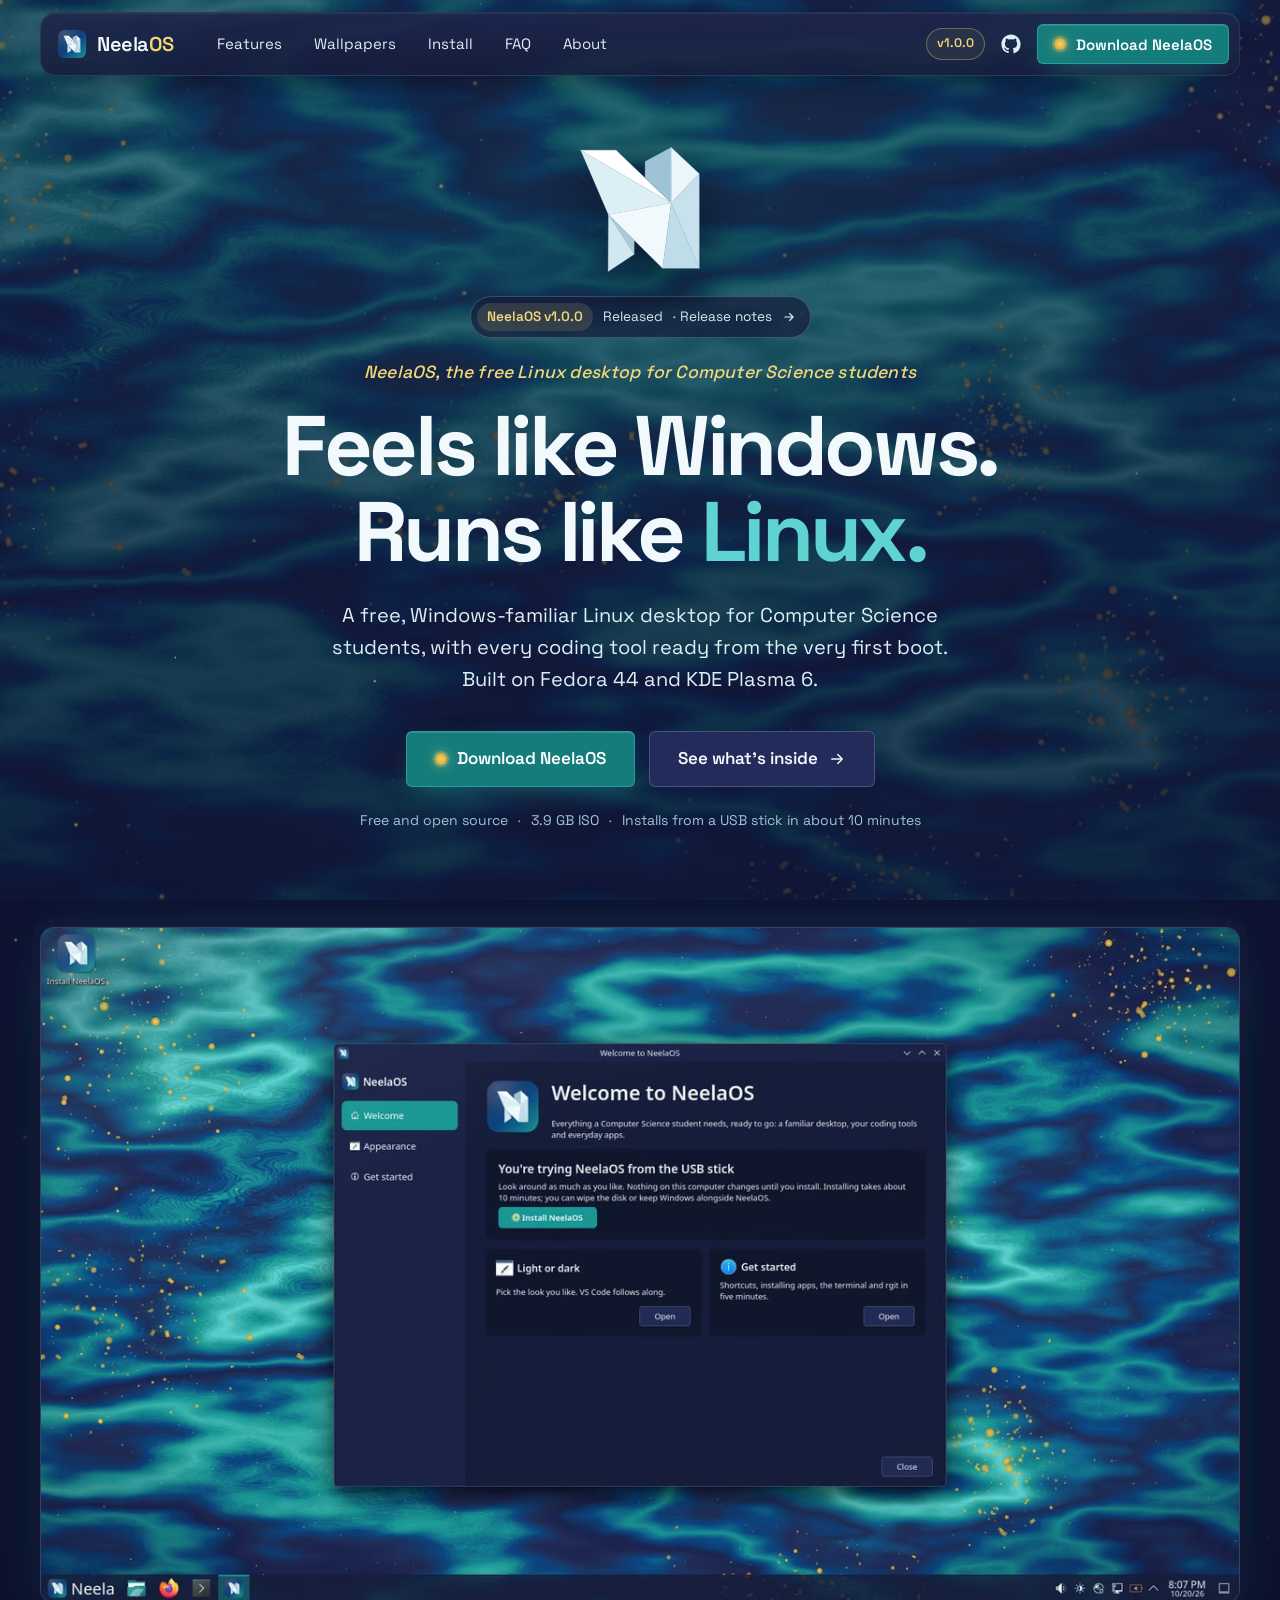
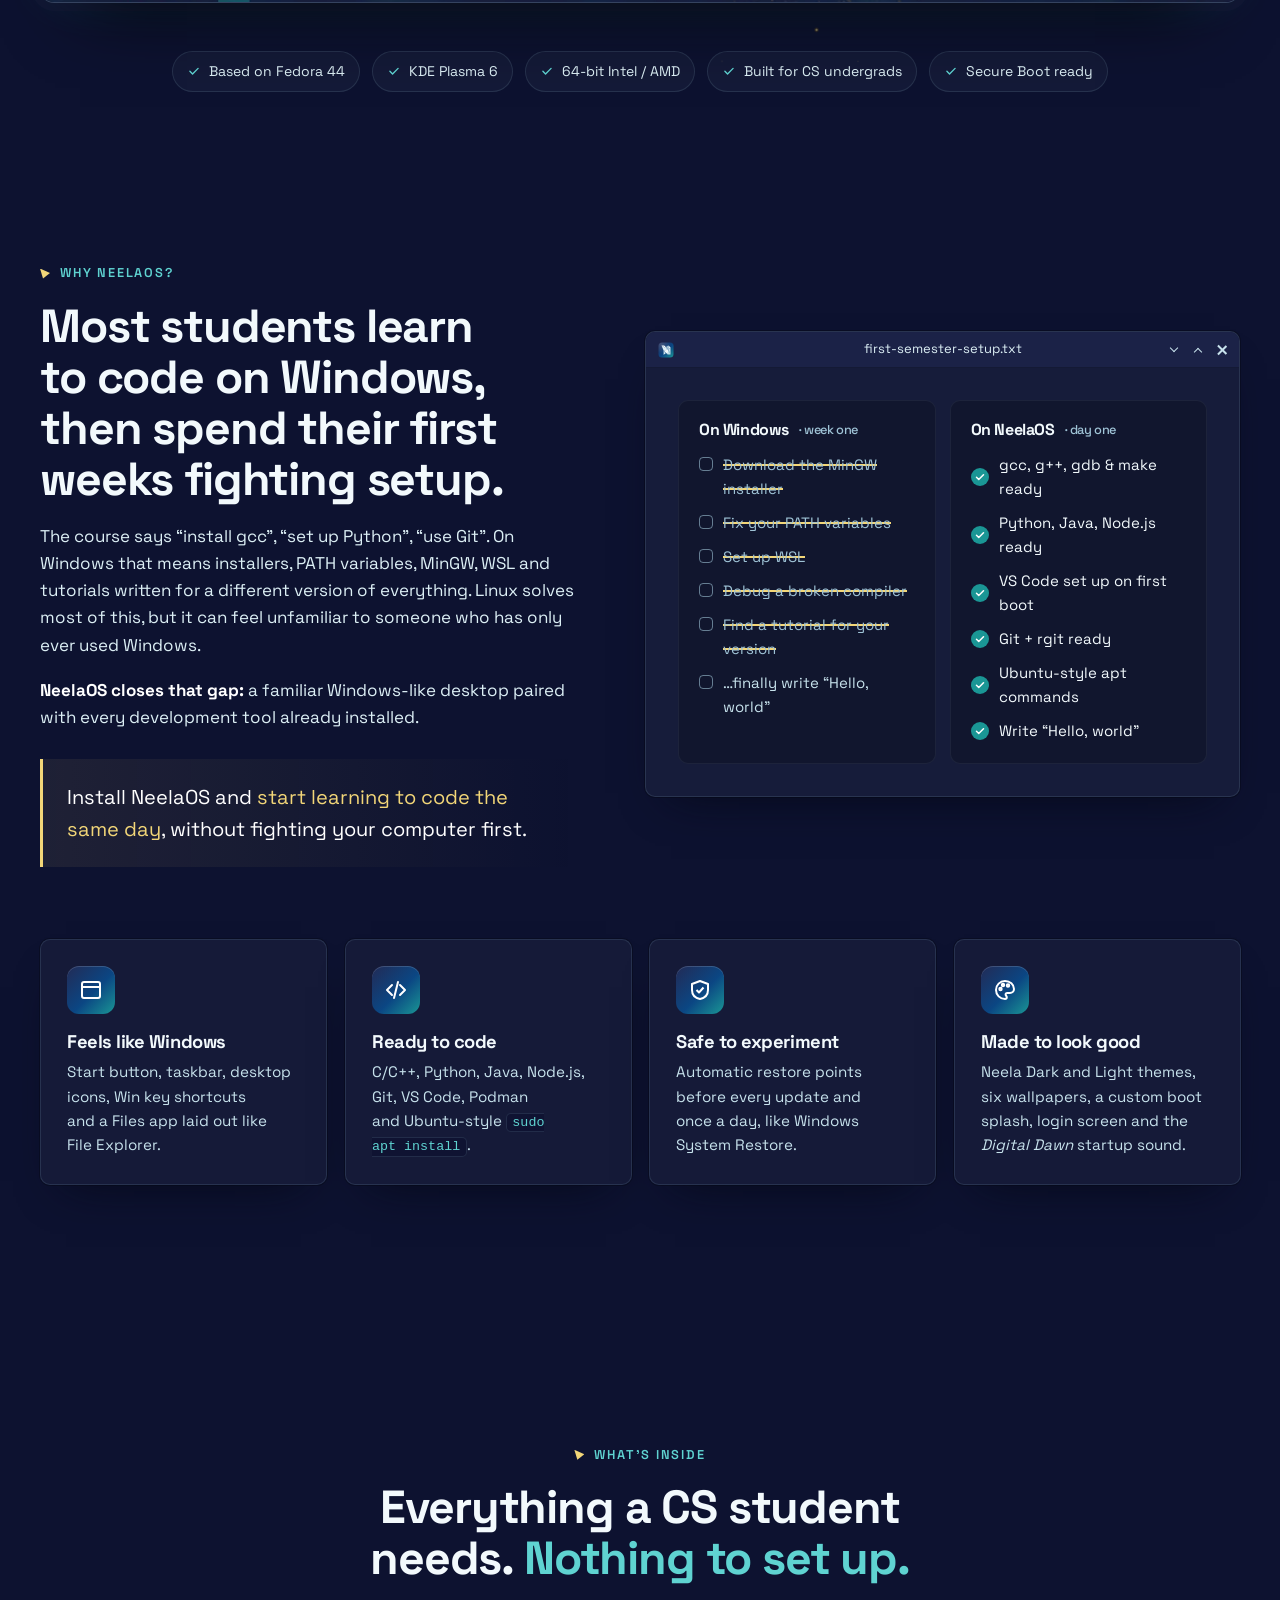
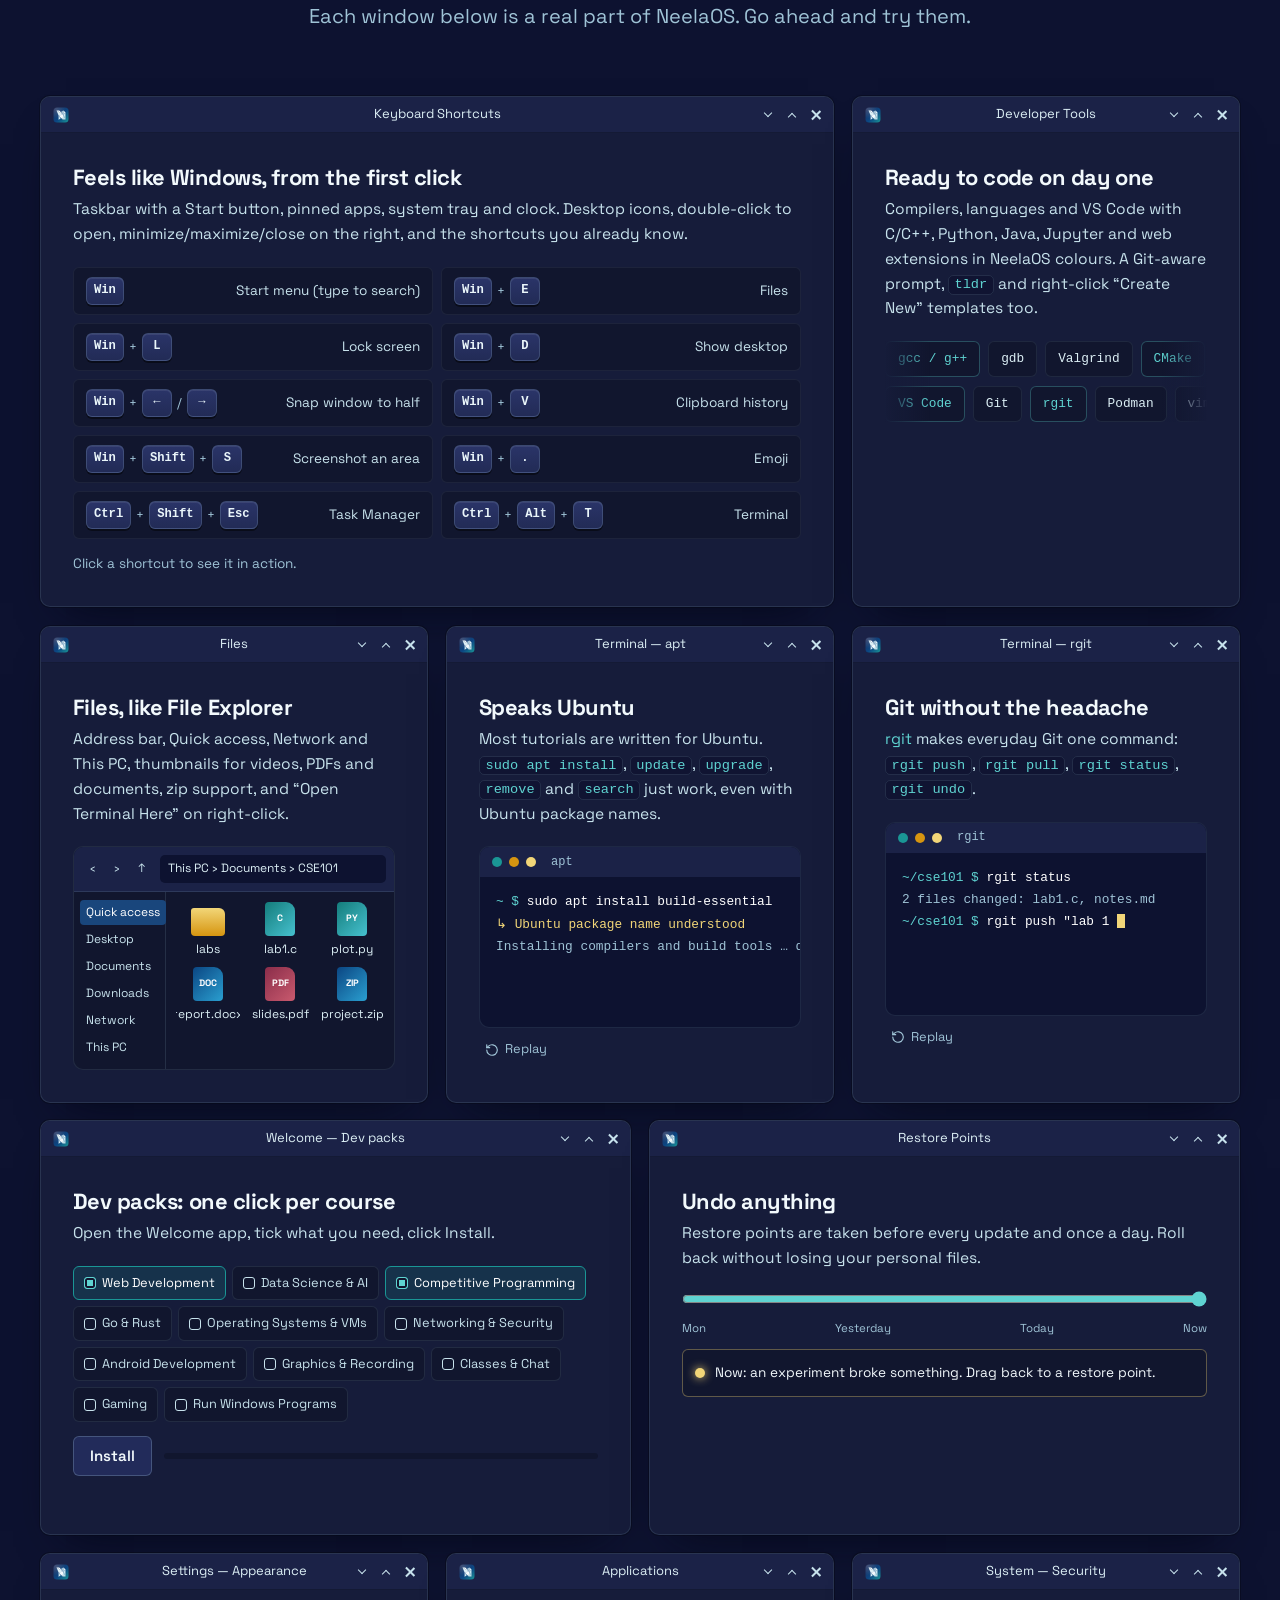
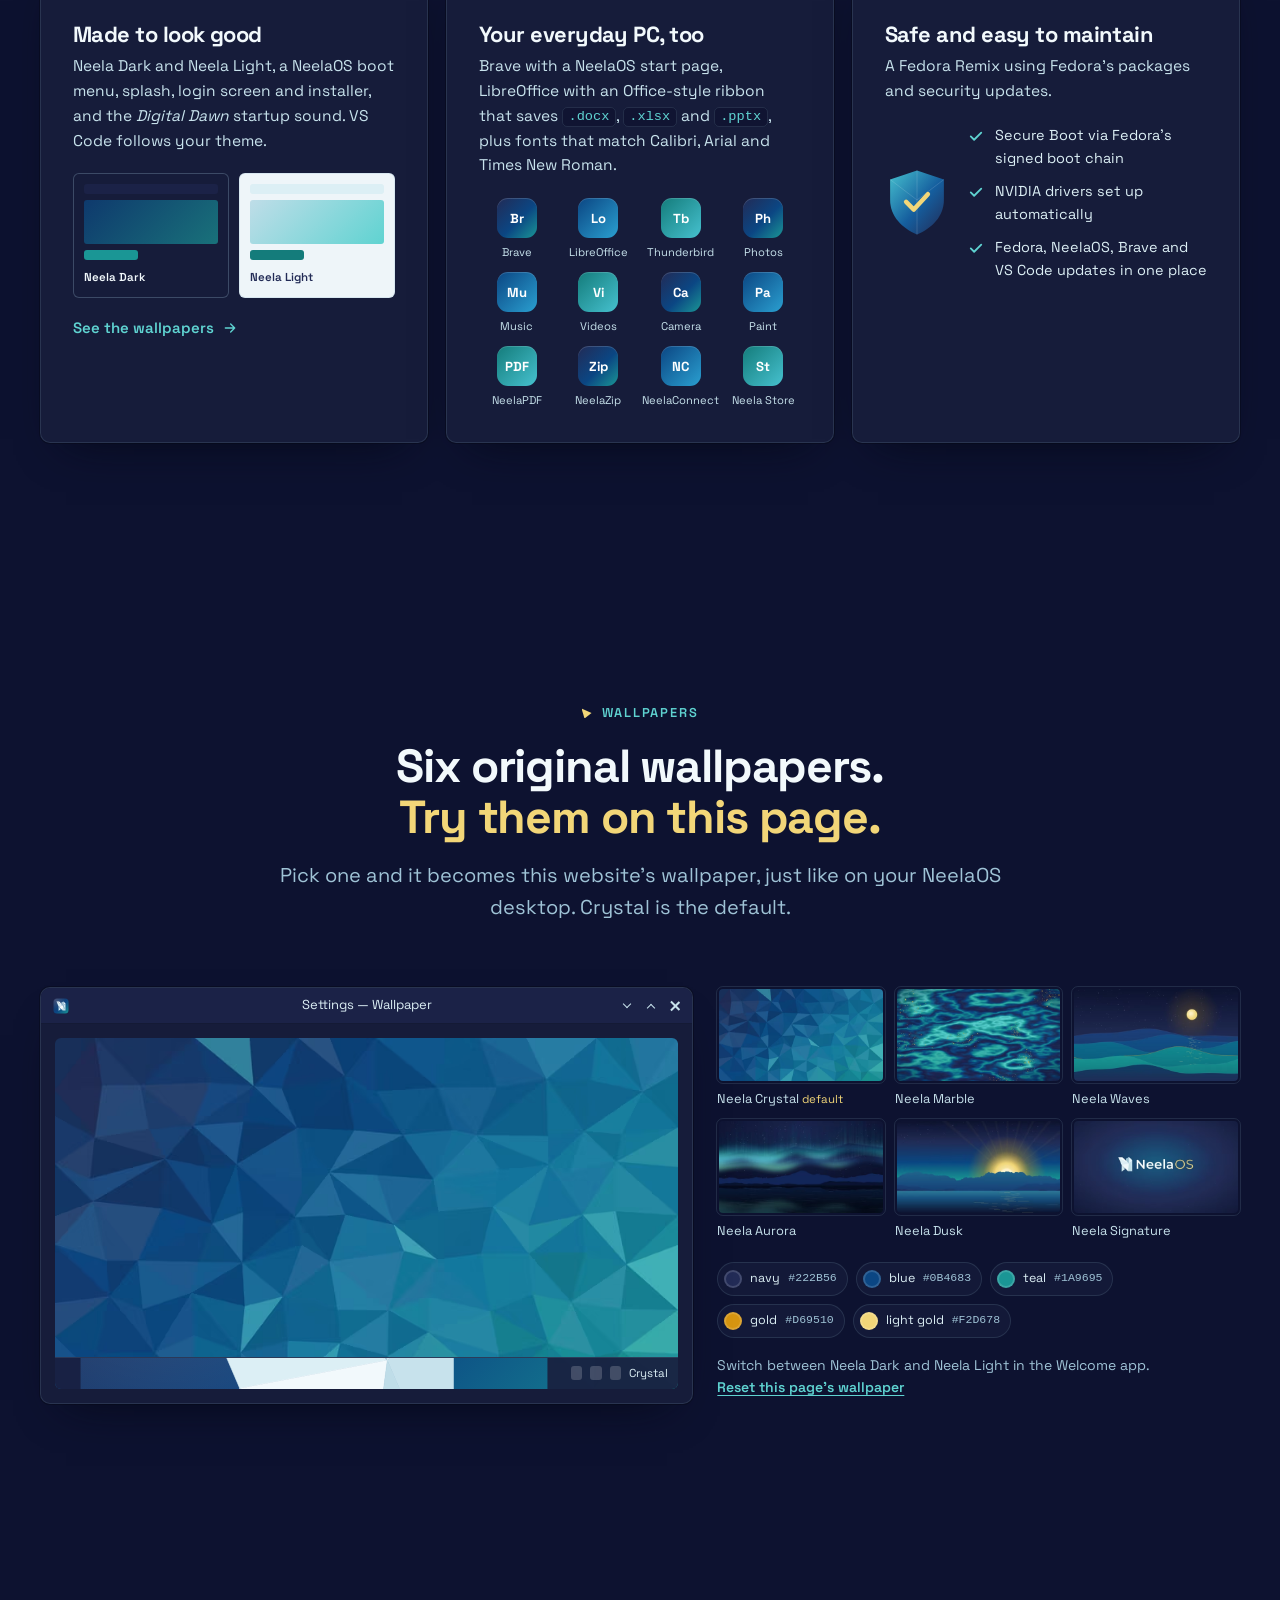
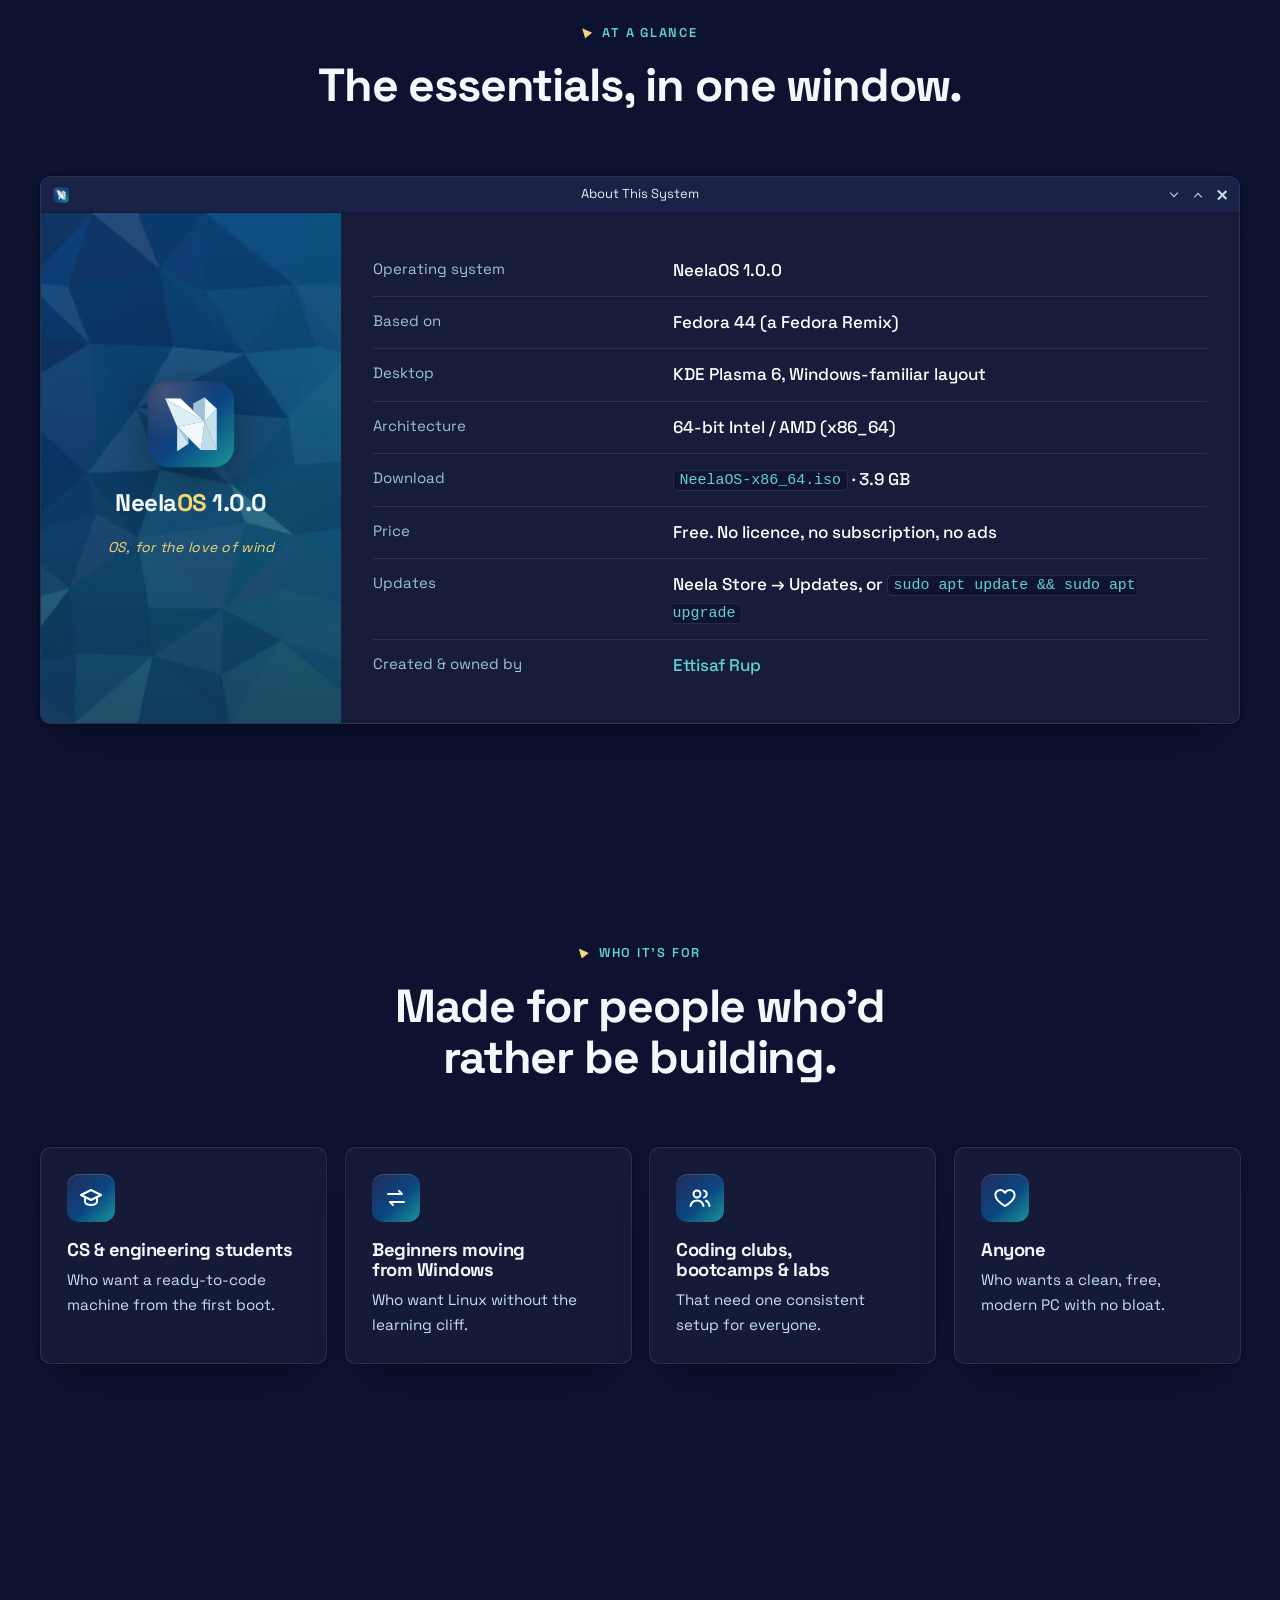
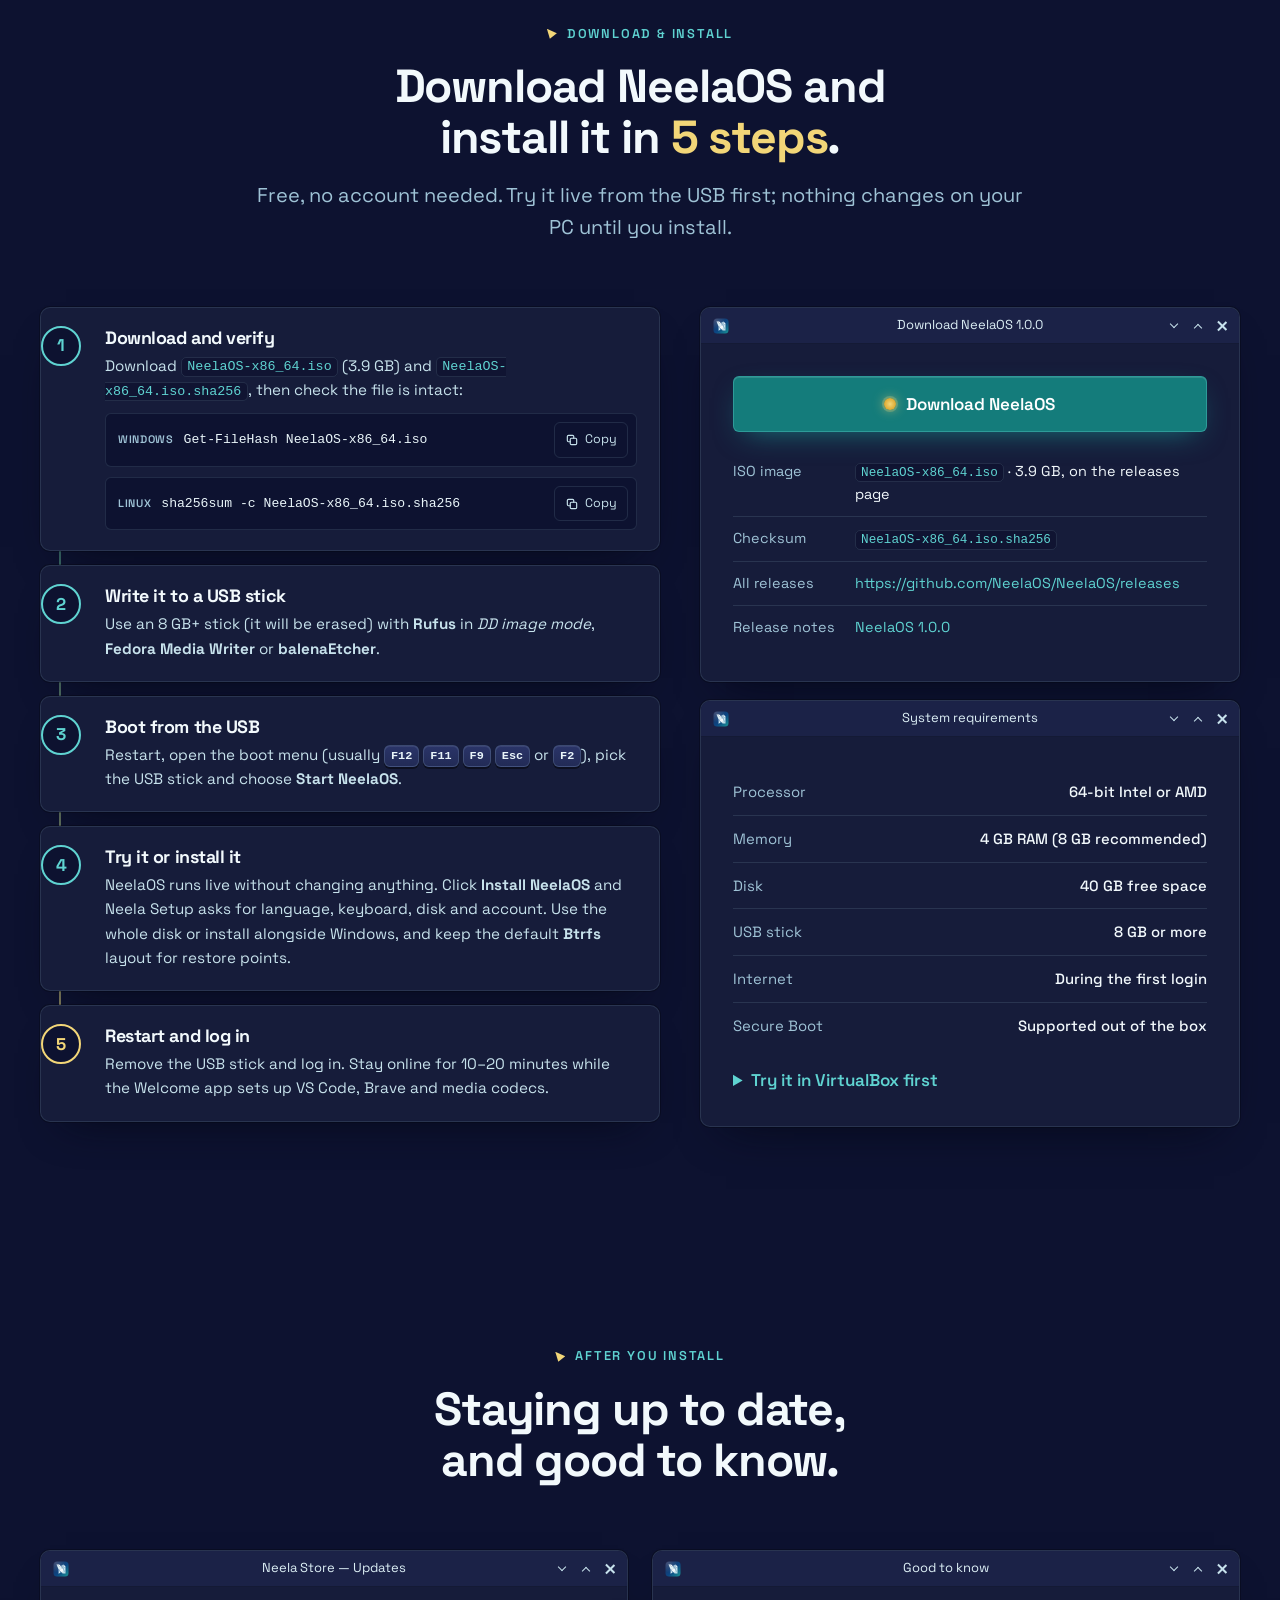
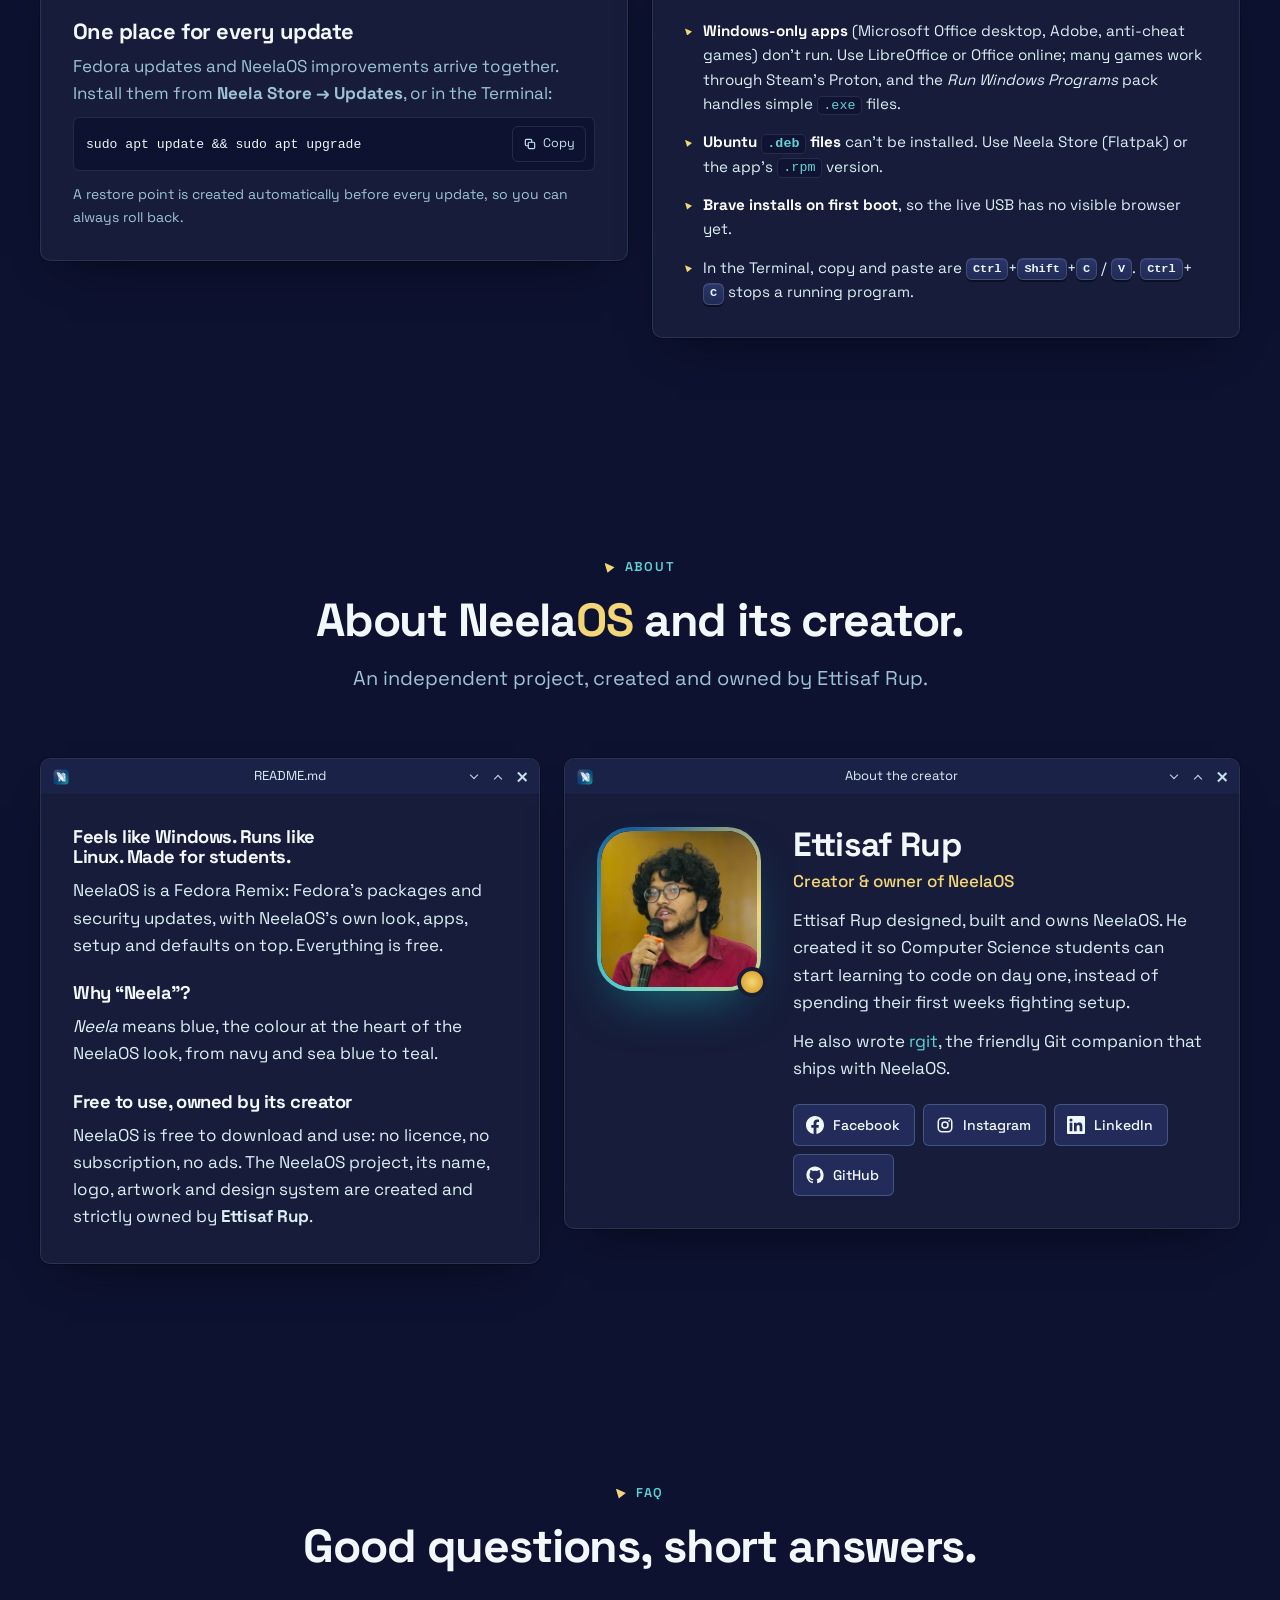
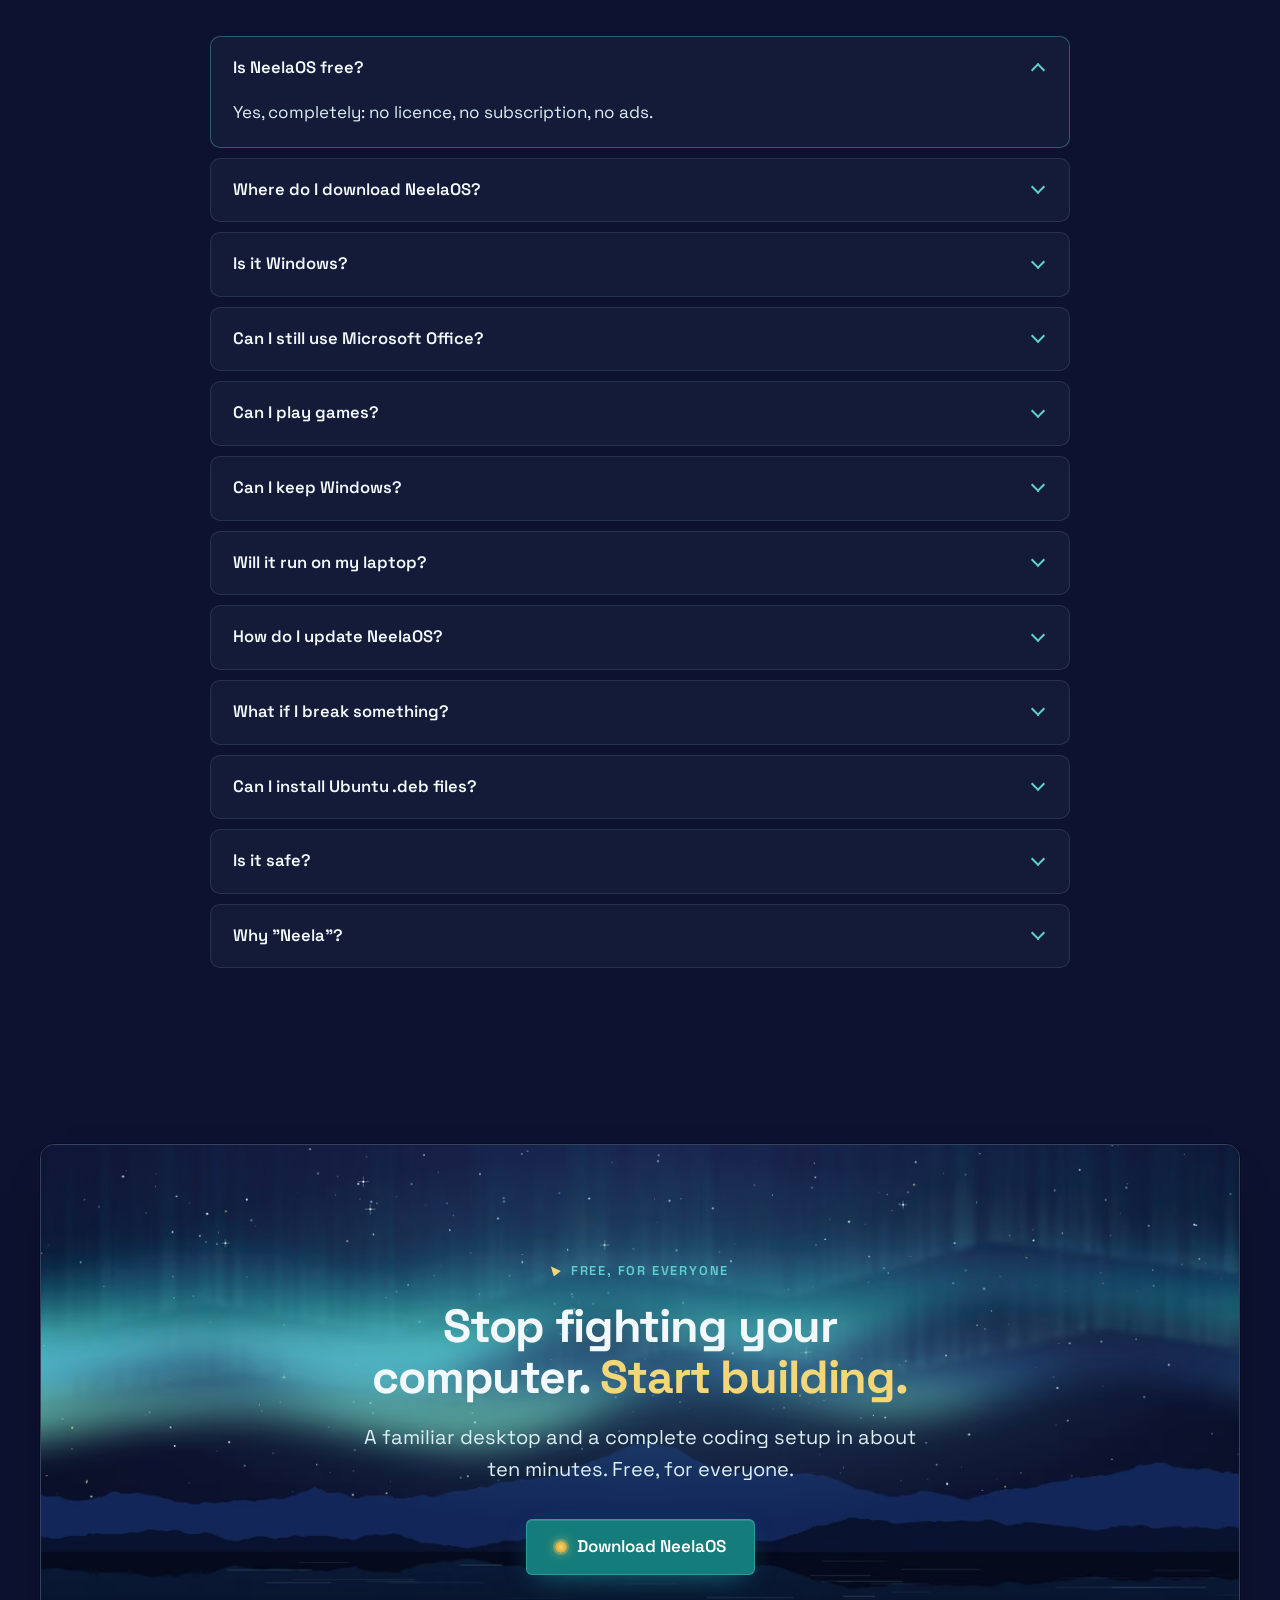
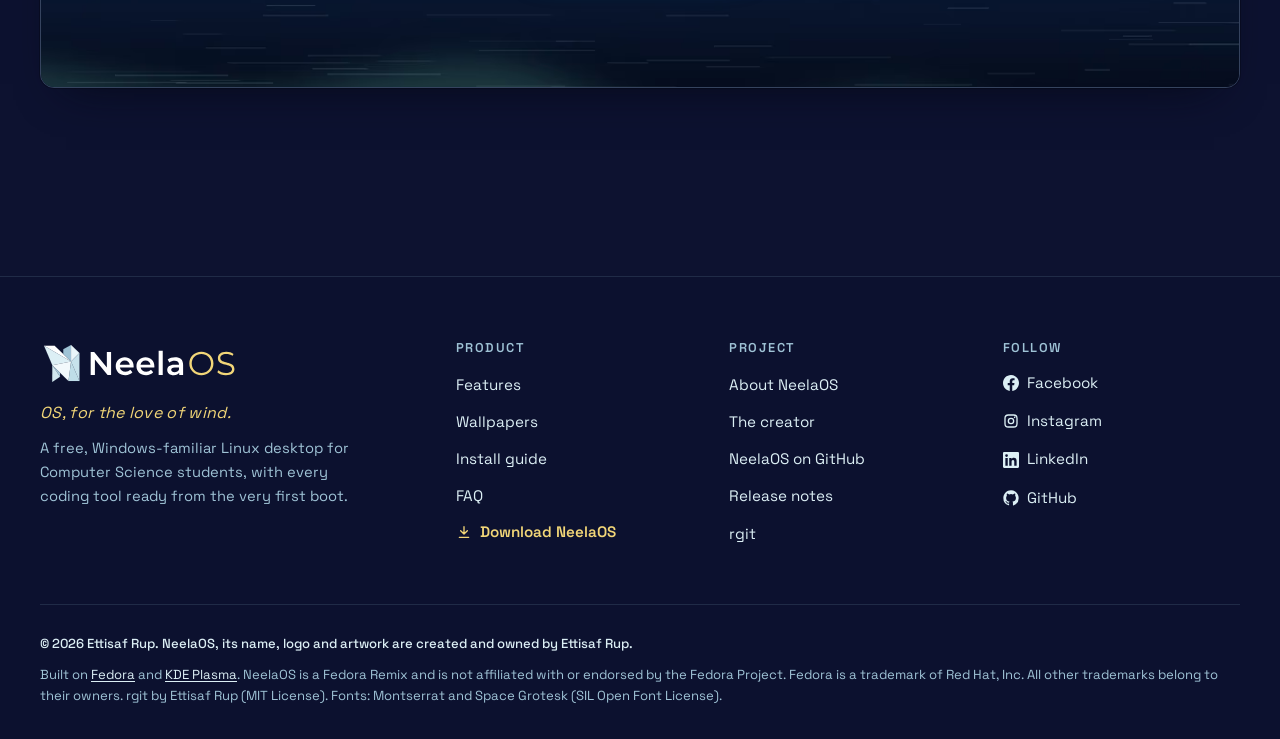
==== index.html @ 7b32e23b "fix: release tracking" ====
<!doctype html>
<html lang="en" class="no-js">
<head>
<meta charset="utf-8">
<meta name="viewport" content="width=device-width, initial-scale=1, viewport-fit=cover">
<title>NeelaOS: Free Windows-like Linux for Computer Science Students | Download</title>
<meta name="description" content="NeelaOS is a free, Windows-familiar Linux desktop built on Fedora 44 and KDE Plasma 6, with every coding tool a Computer Science student needs ready from the very first boot. Download the ISO and install from a USB stick.">
<meta name="robots" content="index, follow, max-image-preview:large, max-snippet:-1, max-video-preview:-1">
<meta name="author" content="Ettisaf Rup">
<meta name="keywords" content="NeelaOS, NeelaOS download, NeelaOS ISO, Linux for students, Windows-like Linux, Linux for computer science students, Fedora Remix, KDE Plasma 6, Fedora 44, free operating system, Ettisaf Rup">
<link rel="canonical" href="https://neelaos.github.io/">
<meta name="theme-color" content="#181E3E">
<meta name="color-scheme" content="dark">


<meta property="og:type" content="website">
<meta property="og:site_name" content="NeelaOS">
<meta property="og:url" content="https://neelaos.github.io/">
<meta property="og:title" content="NeelaOS: Free Windows-like Linux for Computer Science Students | Download">
<meta property="og:description" content="NeelaOS is a free, Windows-familiar Linux desktop built on Fedora 44 and KDE Plasma 6, with every coding tool a Computer Science student needs ready from the very first boot. Download the ISO and install from a USB stick.">
<meta property="og:image" content="https://neelaos.github.io/img/og-image.jpg">
<meta property="og:image:width" content="1200">
<meta property="og:image:height" content="630">
<meta property="og:image:alt" content="NeelaOS: OS, for the love of wind. Free, built on Fedora, made for Computer Science students.">
<meta property="og:locale" content="en_US">
<meta name="twitter:card" content="summary_large_image">
<meta name="twitter:title" content="NeelaOS: Free Windows-like Linux for Computer Science Students | Download">
<meta name="twitter:description" content="NeelaOS is a free, Windows-familiar Linux desktop built on Fedora 44 and KDE Plasma 6, with every coding tool a Computer Science student needs ready from the very first boot. Download the ISO and install from a USB stick.">
<meta name="twitter:image" content="https://neelaos.github.io/img/og-image.jpg">
<link rel="icon" href="favicon.ico" sizes="32x32">
<link rel="icon" href="img/favicon.svg" type="image/svg+xml">
<link rel="apple-touch-icon" href="img/apple-touch-icon.png">
<link rel="manifest" href="site.webmanifest">
<link rel="alternate" type="text/plain" title="NeelaOS summary for AI assistants" href="llms.txt">
<link rel="sitemap" type="application/xml" href="sitemap.xml">
<link rel="preload" href="fonts/SpaceGrotesk.woff2" as="font" type="font/woff2" crossorigin>
<link rel="preload" as="image" type="image/avif" imagesrcset="img/wp-marble-768.avif 768w, img/wp-marble-1280.avif 1280w, img/wp-marble-1920.avif 1920w" imagesizes="100vw" fetchpriority="high">
<style>@font-face{font-family: "Space Grotesk";src: url("fonts/SpaceGrotesk.woff2") format("woff2");font-weight: 300 700;font-display: swap}:root{--navy-950: #0D1230;--card: #11162E;--win: #161C3A;--taskbar: #181E3E;--bar: #1B2247;--navy-800: #222B56;--btn: #222B5A;--active: #19467C;--blue-700: #0B4683;--blue-600: #155E9E;--sea-500: #2A9FD0;--teal-700: #147C7B;--teal-600: #1A9695;--teal-400: #46C1CF;--teal-300: #5FD3D1;--gold-300: #F2D678;--gold-600: #D69510;--ice-50: #F2F9FC;--ice-100: #EAF6FA;--ice-200: #DCEFF5;--ice-300: #C7E2EC;--ice-400: #9FC3D6;--bg: var(--navy-950);--text: var(--ice-50);--text-muted: var(--ice-400);--line: rgb(159 195 214 / .14);--line-strong: rgb(159 195 214 / .28);--primary: var(--teal-700);--primary-hover: #168786;--link: var(--teal-300);--grad-brand: linear-gradient(135deg,var(--navy-800) 0%,var(--blue-700) 55%,var(--teal-600) 100%);--grad-gold: radial-gradient(circle,var(--gold-300),var(--gold-600));--font: "Space Grotesk","Segoe UI",system-ui,-apple-system,sans-serif;--mono: ui-monospace,"Cascadia Code","JetBrains Mono","SFMono-Regular",Consolas,monospace;--fs-display: clamp(2.6rem,1.6rem + 4.6vw,5.4rem);--fs-h2: clamp(1.9rem,1.4rem + 2.2vw,2.9rem);--fs-h3: clamp(1.15rem,1.05rem + .4vw,1.4rem);--fs-lead: clamp(1.05rem,1rem + .35vw,1.25rem);--fs-body: 1.0625rem;--fs-small: .875rem;--r-sm: 6px;--r-md: 10px;--r-lg: 14px;--shadow-win: 0 22px 44px -26px rgb(4 7 22 / .95),0 0 0 1px rgb(0 0 0 / .25);--ease-out: cubic-bezier(.16,1,.3,1);--ease-in-out: cubic-bezier(.65,0,.35,1);--ease-spring: cubic-bezier(.34,1.56,.64,1);--t-fast: 150ms;--t-ui: 300ms;--t-reveal: 700ms;--nav-h: 64px;--dock-h: 0px;--wrap: 1200px;--gutter: 16px;color-scheme: dark}@media (min-width: 640px){:root{--gutter: 24px}}@media (min-width: 960px){:root{--gutter: 32px}}@media (max-width: 999px){:root{--nav-h: 58px;--dock-h: calc(66px + env(safe-area-inset-bottom))}}*,*::before,*::after{box-sizing: border-box}*{margin: 0}html{-webkit-text-size-adjust: 100%;scroll-padding-top: calc(var(--nav-h) + 28px)}@media (prefers-reduced-motion: no-preference){html{scroll-behavior: smooth}}html:has(dialog[open]){overflow: hidden}body{min-height: 100svh;padding-bottom: var(--dock-h);font-family: var(--font);font-size: var(--fs-body);line-height: 1.6;color: var(--text);background: var(--bg);-webkit-font-smoothing: antialiased;text-rendering: optimizeLegibility;overflow-x: clip}img,svg,picture,canvas{display: block;max-width: 100%}img{height: auto}a{color: inherit;text-decoration: none}button,input{font: inherit;color: inherit}button{cursor: pointer;background: none;border: 0}h1,h2,h3,h4{line-height: 1.1;letter-spacing: -.025em;font-weight: 700;text-wrap: balance}p{text-wrap: pretty}code,kbd,pre{font-family: var(--mono)}:not(pre)>code{font-size: .88em;padding: .1em .4em;border-radius: 5px;background: rgb(13 18 48 / .7);border: 1px solid var(--line);color: var(--teal-300);overflow-wrap: anywhere}::selection{background: var(--teal-600);color: #fff}:focus-visible{outline: 2px solid var(--gold-300);outline-offset: 3px;border-radius: 4px}[hidden]{display: none !important}.sr-only{position: absolute;width: 1px;height: 1px;padding: 0;margin: -1px;overflow: hidden;clip: rect(0 0 0 0);white-space: nowrap;border: 0}.skip{position: fixed;top: 8px;left: 8px;z-index: 300;padding: 10px 16px;background: var(--gold-300);color: var(--navy-950);font-weight: 600;border-radius: var(--r-sm);transform: translateY(-160%);transition: transform var(--t-ui) var(--ease-out)}.skip:focus{transform: none}.wrap{width: 100%;max-width: calc(var(--wrap) + var(--gutter) * 2);margin-inline: auto;padding-inline: var(--gutter)}.section{position: relative;padding-block: clamp(72px,10vw,136px)}.section--tight{padding-block: clamp(48px,7vw,88px)}.gold{color: var(--gold-300)}.teal{color: var(--teal-300)}.muted{color: var(--text-muted)}.small{font-size: var(--fs-small)}.center{text-align: center}.motive>*,.bento>*,.wp-layout>*,.install>*,.timeline>*,.install__side>*,.duo>*,.about-grid>*,.compare>*{min-width: 0}.text-btn{color: var(--teal-300);font-weight: 600;text-decoration: underline;text-underline-offset: 3px;padding: 0}.text-btn:hover{color: #fff}.desktop-bg{position: fixed;top: 0;left: 0;width: 100%;height: 100vh;height: 100lvh;z-index: -1;pointer-events: none;background: var(--navy-950);contain: strict;transform: translateZ(0)}.desktop-bg__pic{position: absolute;inset: 0;opacity: 0;transition: opacity .9s var(--ease-out)}.desktop-bg__pic.is-on{opacity: 1}.desktop-bg img{width: 100%;height: 100%;object-fit: cover}.desktop-bg::after{content: "";position: absolute;inset: 0;background: radial-gradient(ellipse 70% 55% at 50% 30%,rgb(26 150 149 / .16),transparent 70%),linear-gradient(180deg,rgb(13 18 48 / .45),rgb(13 18 48 / .7) 50%,rgb(13 18 48 / .8))}.eyebrow{display: inline-flex;align-items: center;gap: 10px;font-size: .8rem;font-weight: 600;letter-spacing: .14em;text-transform: uppercase;color: var(--teal-300)}.eyebrow::before{content: "";width: 10px;height: 10px;background: var(--gold-300);clip-path: polygon(0 0,100% 45%,30% 100%)}.head{max-width: 780px;margin-bottom: clamp(36px,5vw,64px)}.head.center{margin-inline: auto}.head h2{font-size: var(--fs-h2);margin-top: 14px}.head p{font-size: var(--fs-lead);color: var(--text-muted);margin-top: 16px}.lead{font-size: var(--fs-lead);color: var(--ice-200)}.btn{--mx: 0px;--my: 0px;--lift: 0px;position: relative;display: inline-flex;align-items: center;justify-content: center;gap: 10px;min-height: 48px;padding: 12px 22px;border-radius: var(--r-sm);font-weight: 600;font-size: 1rem;line-height: 1;white-space: nowrap;border: 1px solid transparent;transform: translate3d(var(--mx),calc(var(--my) - var(--lift)),0);transition: transform var(--t-ui) var(--ease-out),background-color var(--t-fast),border-color var(--t-fast),box-shadow var(--t-ui)}.btn svg{width: 18px;height: 18px;flex: none}.btn--primary{background: var(--primary);color: #fff;border-color: rgb(95 211 209 / .35);box-shadow: 0 10px 30px -12px rgb(26 150 149 / .8),inset 0 1px 0 rgb(255 255 255 / .12)}.btn--primary:hover{--lift: 2px;background: var(--primary-hover);box-shadow: 0 16px 40px -12px rgb(26 150 149 / .95),inset 0 1px 0 rgb(255 255 255 / .16)}.btn__spark{width: 12px;height: 12px;border-radius: 50%;flex: none;background: var(--grad-gold);box-shadow: 0 0 0 2px rgb(242 214 120 / .25),0 0 12px rgb(242 214 120 / .7)}.btn--ghost{background: var(--btn);border-color: var(--line-strong);color: var(--ice-50)}.btn--ghost:hover{--lift: 2px;border-color: var(--teal-300);background: #263166}.btn--sm{min-height: 40px;padding: 9px 16px;font-size: .9375rem}.btn--lg{min-height: 56px;padding: 16px 28px;font-size: 1.0625rem}.btn--block{width: 100%}.icon-btn{display: grid;place-items: center;width: 40px;height: 40px;flex: none;border-radius: var(--r-sm);color: var(--ice-200);transition: background-color var(--t-fast),color var(--t-fast)}.icon-btn:hover{background: rgb(255 255 255 / .08);color: #fff}.icon-btn svg{width: 20px;height: 20px}.link-arrow{display: inline-flex;align-items: center;gap: 8px;color: var(--link);font-weight: 600}.link-arrow svg{width: 16px;height: 16px;transition: transform var(--t-ui) var(--ease-out)}.link-arrow:hover svg{transform: translateX(4px)}.win{contain: layout paint;position: relative;display: flex;flex-direction: column;background: var(--win);border: 1px solid var(--line);border-radius: var(--r-md);box-shadow: var(--shadow-win);overflow: hidden}.win__bar{display: grid;grid-template-columns: 1fr auto 1fr;align-items: center;gap: 12px;height: 36px;padding: 0 12px;flex: none;background: var(--bar);border-bottom: 1px solid rgb(0 0 0 / .25);font-size: .8125rem;color: var(--ice-200);user-select: none}.win__bar img{width: 16px;height: 16px}.win__title{white-space: nowrap;overflow: hidden;text-overflow: ellipsis;text-align: center}.win__ctl{justify-self: end;display: flex;gap: 14px;color: var(--ice-300)}.win__ctl i{position: relative;width: 10px;height: 10px;display: block}.win__ctl i:nth-child(1)::before,.win__ctl i:nth-child(2)::before{content: "";position: absolute;left: 2px;width: 6px;height: 6px;border: solid currentColor;border-width: 0 1.5px 1.5px 0;transform: rotate(45deg)}.win__ctl i:nth-child(1)::before{top: 0}.win__ctl i:nth-child(2)::before{top: 4px;transform: rotate(-135deg)}.win__ctl i:nth-child(3)::before,.win__ctl i:nth-child(3)::after{content: "";position: absolute;left: 50%;top: -1px;width: 1.5px;height: 12px;background: currentColor;transform: translateX(-50%) rotate(45deg)}.win__ctl i:nth-child(3)::after{transform: translateX(-50%) rotate(-45deg)}.win__body{padding: clamp(20px,3vw,32px);flex: 1}.win__body>h3{font-size: var(--fs-h3)}.panel{background: var(--card);border: 1px solid rgb(159 195 214 / .08);border-radius: var(--r-md);padding: 20px}.topbar{position: fixed;z-index: 100;top: 0;left: 0;right: 0;padding: 12px var(--gutter) 0;pointer-events: none;transition: transform 420ms var(--ease-out)}.topbar__in{position: relative;pointer-events: auto;display: flex;align-items: center;gap: 10px;max-width: var(--wrap);height: var(--nav-h);margin: 0 auto;padding: 0 10px 0 14px;border-radius: 16px;border: 1px solid rgb(159 195 214 / .12);background: linear-gradient(180deg,rgb(30 38 76 / .9),rgb(22 28 58 / .88));box-shadow: 0 16px 36px -22px rgb(0 0 0 / .8),inset 0 1px 0 rgb(255 255 255 / .07);transition: background-color var(--t-ui),border-color var(--t-ui),height var(--t-ui) var(--ease-out);overflow: hidden}.topbar.is-solid .topbar__in{background: rgb(22 28 58 / .96);border-color: var(--line-strong)}.topbar.is-hidden{transform: translateY(calc(-100% - 16px))}.brand{display: flex;align-items: center;gap: 10px;height: 44px;padding: 0 8px 0 2px;border-radius: var(--r-sm);font-size: 1.25rem;font-weight: 600;letter-spacing: -.02em;flex: none}.brand img{width: 30px;height: 30px;transition: transform .6s var(--ease-spring)}.brand:hover img{transform: rotate(-8deg) scale(1.08)}.links{position: relative;display: none;align-items: center;height: 44px;margin-left: 10px}.links a{position: relative;z-index: 1;display: flex;align-items: center;height: 100%;padding: 0 16px;font-size: .9375rem;color: var(--ice-200);border-radius: 10px;transition: color var(--t-fast)}.links a:hover,.links a.is-active{color: #fff}.links__pill{position: absolute;top: 0;left: 0;height: 100%;width: var(--pw,0px);border-radius: 10px;background: var(--active);box-shadow: inset 0 0 0 1px rgb(95 211 209 / .22);transform: translateX(var(--px,0px));opacity: 0;transition: transform 420ms var(--ease-out),width 420ms var(--ease-out),opacity var(--t-ui)}.links__pill::after{content: "";position: absolute;left: 50%;bottom: 3px;width: 18px;height: 3px;margin-left: -9px;border-radius: 3px;background: var(--teal-300)}.links.has-pill .links__pill{opacity: 1}.topbar__end{margin-left: auto;display: flex;align-items: center;gap: 6px}.ver{display: none;padding: 5px 10px;border-radius: 999px;font-size: .78rem;font-weight: 600;color: var(--gold-300);border: 1px solid rgb(242 214 120 / .35);background: rgb(242 214 120 / .06);transition: background-color var(--t-fast)}.ver:hover{background: rgb(242 214 120 / .14)}.topbar__progress{position: absolute;left: 0;right: 0;bottom: 0;height: 2px;background: linear-gradient(90deg,var(--teal-600),var(--gold-300));transform-origin: left;transform: scaleX(var(--progress,0))}@supports (animation-timeline: scroll()){.topbar__progress{animation: progress linear both;animation-timeline: scroll(root)}@keyframes progress{from{transform: scaleX(0)}to{transform: scaleX(1)}}}@media (min-width: 1000px){.links{display: flex}.ver{display: inline-block}}@media (max-width: 999px){.topbar{padding: 0}.topbar__in{border-radius: 0;border-width: 0 0 1px;padding: 0 var(--gutter);background: rgb(24 30 62 / .94)}.topbar .icon-btn{display: none}}@media (max-width: 380px){.brand span{display: none}}.dock{position: fixed;z-index: 100;left: 0;right: 0;bottom: 0;display: grid;grid-template-columns: 1.15fr repeat(4,1fr);align-items: stretch;height: var(--dock-h);padding: 6px 6px env(safe-area-inset-bottom);background: rgb(24 30 62 / .97);border-top: 1px solid var(--line-strong);box-shadow: 0 -14px 30px -20px rgb(0 0 0 / .8)}.dock__start,.dock__item{position: relative;display: flex;flex-direction: column;align-items: center;justify-content: center;gap: 3px;border-radius: 12px;font-size: .7rem;font-weight: 500;color: var(--ice-300);transition: color var(--t-fast),background-color var(--t-fast),transform 200ms var(--ease-spring);-webkit-tap-highlight-color: transparent}.dock__item svg{width: 22px;height: 22px}.dock__item:active,.dock__start:active{transform: scale(.92)}.dock__item.is-active{color: #fff;background: rgb(25 70 124 / .7)}.dock__item::after{content: "";position: absolute;bottom: 2px;width: 16px;height: 3px;border-radius: 3px;background: var(--teal-300);transform: scaleX(0);transition: transform var(--t-ui) var(--ease-out)}.dock__item.is-active::after{transform: scaleX(1)}.dock__start{color: #fff}.dock__start img{width: 26px;height: 26px;transition: transform .5s var(--ease-spring)}.dock__start[aria-expanded="true"] img{transform: rotate(-12deg) scale(1.1)}@media (min-width: 1000px){.dock{display: none}}.startmenu{position: fixed;inset: auto 0 0;width: 100%;max-width: 560px;max-height: min(86svh,720px);margin: 0 auto;padding: 6px 18px calc(18px + env(safe-area-inset-bottom));overflow-y: auto;overscroll-behavior: contain;color: var(--text);background: rgb(22 28 58 / .98);border: 1px solid var(--line-strong);border-bottom: 0;border-radius: 22px 22px 0 0;box-shadow: 0 -30px 80px -20px rgb(0 0 0 / .8);transform: translateY(var(--drag,0px));transition: transform 380ms var(--ease-out),opacity 300ms,overlay 380ms allow-discrete,display 380ms allow-discrete}.startmenu[open]{opacity: 1}.startmenu:not([open]){transform: translateY(105%);opacity: 0}@starting-style{.startmenu[open]{transform: translateY(105%);opacity: 0}}.startmenu::backdrop{background: rgb(5 8 25 / .62);transition: background-color 300ms,overlay 300ms allow-discrete,display 300ms allow-discrete}@starting-style{.startmenu[open]::backdrop{background: rgb(5 8 25 / 0)}}.startmenu.is-dragging{transition: none}.startmenu__grab{display: grid;place-items: center;height: 26px;cursor: grab;touch-action: none}.startmenu__grab span{width: 44px;height: 5px;border-radius: 5px;background: var(--line-strong)}.startmenu__head{display: flex;align-items: center;gap: 12px;padding: 4px 0 16px;border-bottom: 1px solid var(--line);touch-action: none}.startmenu__head img{width: 40px;height: 40px}.startmenu__head div{flex: 1;display: grid}.startmenu__head strong{font-size: 1.1rem}.startmenu__head strong:focus{outline: none}.startmenu__head small{color: var(--ice-400);font-size: .8rem}.startmenu__label{font-size: .72rem;letter-spacing: .12em;text-transform: uppercase;color: var(--ice-400);margin: 16px 4px 10px}.startmenu__grid{display: grid;grid-template-columns: repeat(3,1fr);gap: 6px}.startmenu__grid a{display: flex;flex-direction: column;align-items: center;gap: 8px;padding: 12px 4px;border-radius: var(--r-md);font-size: .82rem;text-align: center;transition: background-color var(--t-fast)}.startmenu__grid a:hover,.startmenu__grid a.is-active{background: rgb(255 255 255 / .07)}.startmenu__grid .tile{width: 44px;height: 44px;border-radius: 12px;display: grid;place-items: center;background: var(--grad-brand);box-shadow: inset 0 1px 0 rgb(255 255 255 / .15)}.startmenu__grid .tile svg{width: 22px;height: 22px}.startmenu[open] .startmenu__grid a{animation: tile-in 420ms var(--ease-out) backwards}.startmenu__grid a:nth-child(2){animation-delay: 30ms}.startmenu__grid a:nth-child(3){animation-delay: 60ms}.startmenu__grid a:nth-child(4){animation-delay: 90ms}.startmenu__grid a:nth-child(5){animation-delay: 120ms}.startmenu__grid a:nth-child(6){animation-delay: 150ms}.startmenu__grid a:nth-child(7){animation-delay: 180ms}.startmenu__grid a:nth-child(8){animation-delay: 210ms}.startmenu__grid a:nth-child(9){animation-delay: 240ms}@keyframes tile-in{from{opacity: 0;transform: translateY(10px) scale(.94)}}.startmenu__social{display: flex;gap: 4px;flex-wrap: wrap}.startmenu__social .icon-btn{width: 46px;height: 46px;background: var(--btn);border: 1px solid var(--line)}.startmenu__dl{width: 100%;margin-top: 18px}.hero{position: relative;padding-top: calc(var(--nav-h) + clamp(56px,9vh,110px));padding-bottom: 40px;text-align: center;isolation: isolate}.hero__sparks{position: absolute;inset: 0;z-index: -1;width: 100%;height: 100%;pointer-events: none}.mark{width: clamp(84px,11vw,124px);margin: 0 auto 22px;overflow: visible;filter: drop-shadow(0 18px 30px rgb(0 0 0 / .45))}.mark polygon{fill: var(--c);stroke: var(--c);stroke-width: .8;stroke-linejoin: round;transform-box: fill-box;transform-origin: center;transition: transform .6s var(--ease-out)}.mark:hover polygon{transform: translate(var(--hx,0),var(--hy,0))}.js .hero .mark polygon{animation: facet-in 1.3s var(--ease-out) calc(var(--i) * 70ms + .1s) backwards}@keyframes facet-in{from{opacity: 0;transform: translate(var(--dx),var(--dy)) rotate(var(--r)) scale(.4)}}.release-pill{display: inline-flex;align-items: center;gap: 10px;padding: 6px 14px 6px 6px;border-radius: 999px;font-size: .85rem;color: var(--ice-200);background: rgb(22 28 58 / .7);border: 1px solid var(--line-strong);transition: border-color var(--t-fast),background-color var(--t-fast)}.release-pill b{white-space: nowrap;padding: 3px 10px;border-radius: 999px;background: rgb(242 214 120 / .14);color: var(--gold-300);font-weight: 600}.release-pill svg{width: 14px;height: 14px;transition: transform var(--t-ui) var(--ease-out)}.release-pill:hover{border-color: var(--teal-300)}@media (max-width: 420px){.release-pill__more{display: none}}.release-pill:hover svg{transform: translateX(3px)}.hero h1{font-size: var(--fs-display);letter-spacing: -.04em;margin-top: 22px;line-height: 1.02}.h1-kicker{display: block;margin-bottom: 18px;font-size: clamp(.95rem,.9rem + .3vw,1.1rem);font-weight: 500;letter-spacing: .01em;line-height: 1.4;color: var(--gold-300);font-style: italic}.hero h1 .w{display: inline-block;overflow: hidden;vertical-align: bottom;padding-bottom: .08em;margin-bottom: -.08em}.hero h1 .w>span{display: inline-block}.js .hero h1 .w>span{animation: rise 1s var(--ease-out) calc(var(--i) * 80ms + .45s) backwards}@keyframes rise{from{transform: translateY(105%)}}.hero .lead{max-width: 660px;margin: 24px auto 0}.hero__cta{display: flex;flex-wrap: wrap;justify-content: center;gap: 14px;margin-top: 36px}.fineprint{margin-top: 22px;font-size: var(--fs-small);color: var(--ice-400)}.fineprint span + span::before{content: "\00B7";margin: 0 10px;color: var(--teal-400)}.js .hero-fade{animation: fade-up .9s var(--ease-out) var(--delay,1s) backwards}@keyframes fade-up{from{opacity: 0;transform: translateY(16px)}}.shot-wrap{perspective: 1600px;margin-top: clamp(56px,8vw,96px)}.shot{position: relative;border-radius: var(--r-lg);overflow: hidden;border: 1px solid var(--line-strong);background: var(--navy-950);box-shadow: 0 40px 70px -40px rgb(0 0 0 / .9),0 0 0 8px rgb(22 28 58 / .6),0 0 50px -16px rgb(26 150 149 / .45);transform-origin: 50% 0}.shot img{width: 100%;aspect-ratio: 16 / 9;object-fit: cover}.shot::after{content: "";position: absolute;inset: 0;background: linear-gradient(160deg,rgb(255 255 255 / .07),transparent 35%);pointer-events: none}.js .shot{transform: rotateX(16deg) scale(.94);transition: transform 1.4s var(--ease-out)}.js .shot.is-in{transform: none}@supports (animation-timeline: view()){.js .shot{transition: none;animation: untilt linear both;animation-timeline: view();animation-range: entry 0% cover 42%}@keyframes untilt{from{transform: rotateX(18deg) scale(.92)}to{transform: none}}}.trust{display: flex;flex-wrap: wrap;justify-content: center;gap: 10px 12px;margin-top: 48px;padding: 0;list-style: none}.chip{display: inline-flex;align-items: center;gap: 8px;padding: 8px 14px;border-radius: 999px;background: rgb(22 28 58 / .75);border: 1px solid var(--line);font-size: .875rem;color: var(--ice-200)}.chip svg{width: 14px;height: 14px;color: var(--teal-300)}.motive{display: grid;gap: clamp(32px,5vw,64px);align-items: center}@media (min-width: 960px){.motive{grid-template-columns: 1fr 1.1fr}}.motive__text h2{font-size: var(--fs-h2);margin-top: 14px}.motive__text p{color: var(--ice-200);margin-top: 18px}.motive__text p strong{color: #fff}.compare{display: grid;gap: 14px}@media (min-width: 560px){.compare{grid-template-columns: 1fr 1fr}}.compare h3{font-size: 1rem;display: flex;align-items: center;gap: 10px;margin-bottom: 14px}.compare h3 small{font-weight: 500;color: var(--ice-400);font-size: .8rem}.compare ul{list-style: none;padding: 0;display: grid;gap: 10px;font-size: .9375rem}.compare li{display: flex;align-items: center;gap: 10px}.todo li{display: block;position: relative;padding-left: 24px;color: var(--ice-300)}.todo li .x{color: inherit;-webkit-box-decoration-break: clone;box-decoration-break: clone;background: linear-gradient(var(--gold-300),var(--gold-300)) no-repeat 0 55% / 0 2px;transition: background-size .6s var(--ease-out),color .6s;transition-delay: calc(var(--d,0) * 140ms + .3s)}.todo.is-in li .x,.no-js .todo li .x{background-size: 100% 2px;color: var(--ice-400)}.todo li::before{content: "";position: absolute;left: 0;top: .32em;width: 14px;height: 14px;border-radius: 4px;border: 1.5px solid var(--ice-400);opacity: .6}.done li::before{content: "";width: 18px;height: 18px;flex: none;border-radius: 50%;background: var(--teal-600) url("data:image/svg+xml,%3Csvg xmlns='http://www.w3.org/2000/svg' viewBox='0 0 24 24' fill='none' stroke='%23fff' stroke-width='3' stroke-linecap='round' stroke-linejoin='round'%3E%3Cpath d='M5 12.5l4.5 4.5L19 7.5'/%3E%3C/svg%3E") center / 12px no-repeat}.quote{margin-top: 28px;padding: 22px 24px;border-left: 3px solid var(--gold-300);border-radius: 0 var(--r-md) var(--r-md) 0;background: linear-gradient(90deg,rgb(242 214 120 / .08),transparent);font-size: var(--fs-lead);color: #fff}.pillars{margin-top: clamp(40px,6vw,72px)}.bento{display: grid;gap: 18px;grid-template-columns: 1fr}@media (min-width: 720px){.bento{grid-template-columns: repeat(2,1fr)}.b-keys{grid-column: span 2}}@media (min-width: 1040px){.bento{grid-template-columns: repeat(6,1fr)}.b-keys{grid-column: span 4}.b-code{grid-column: span 2}.b-files,.b-apt,.b-git{grid-column: span 2}.b-packs,.b-undo{grid-column: span 3}.b-look,.b-pc,.b-safe{grid-column: span 2}}.feat .win__body>p{color: var(--ice-300);margin-top: 8px;font-size: .97rem}.feat .demo{margin-top: 20px}.feat>.win__body>.link-arrow{margin-top: 18px;font-size: .9375rem}.feat{transition: border-color var(--t-ui)}.feat:hover{border-color: rgb(95 211 209 / .35)}.keys{display: grid;gap: 8px}@media (min-width: 560px){.keys{grid-template-columns: 1fr 1fr}}.combo{display: flex;align-items: center;justify-content: space-between;gap: 12px;width: 100%;padding: 9px 12px;border-radius: var(--r-sm);background: var(--card);border: 1px solid rgb(159 195 214 / .08);text-align: left;transition: border-color var(--t-fast),background-color var(--t-fast)}.combo:hover{border-color: var(--line-strong)}.combo__label{font-size: .85rem;color: var(--ice-300);text-align: right}.combo.is-match{border-color: var(--gold-300);background: rgb(242 214 120 / .07)}.combo.is-match .combo__label{color: var(--gold-300)}.caps{display: flex;gap: 5px;align-items: center;flex: none}.sep{color: var(--ice-400);font-size: .8rem}kbd,.cap{display: inline-grid;place-items: center;min-width: 30px;height: 28px;padding: 0 7px;font-size: .76rem;font-weight: 600;color: var(--ice-100);background: linear-gradient(180deg,#2A3468,var(--navy-800));border: 1px solid rgb(159 195 214 / .2);border-radius: 6px;box-shadow: 0 2px 0 rgb(0 0 0 / .45),inset 0 1px 0 rgb(255 255 255 / .08);transition: transform 90ms,background 90ms,color 90ms,box-shadow 90ms}.cap.is-down{transform: translateY(2px);color: var(--navy-950);background: linear-gradient(180deg,var(--gold-300),#E4BD4A);box-shadow: 0 0 0 rgb(0 0 0 / .45),0 0 18px rgb(242 214 120 / .5)}p kbd,li kbd{height: 22px;min-width: 0;padding: 0 6px;vertical-align: 1px;font-size: .74rem}.keys-hint{margin-top: 14px;font-size: .85rem;color: var(--ice-400);min-height: 1.4em}.keys-hint b{color: var(--gold-300);font-weight: 600}.marquee{--gap: 8px;position: relative;display: grid;gap: var(--gap);overflow: hidden}.marquee::before,.marquee::after{content: "";position: absolute;z-index: 1;top: 0;bottom: 0;width: 14%;pointer-events: none}.marquee::before{left: 0;background: linear-gradient(90deg,var(--win),transparent)}.marquee::after{right: 0;background: linear-gradient(-90deg,var(--win),transparent)}.marquee__row{display: flex;gap: var(--gap);width: max-content;animation: marquee 34s linear infinite;will-change: transform}.marquee__row:nth-child(2){animation-direction: reverse;animation-duration: 40s}.marquee:hover .marquee__row{animation-play-state: paused}@keyframes marquee{to{transform: translateX(calc(-50% - var(--gap) / 2))}}.marquee__set{display: flex;gap: var(--gap)}.lang{padding: 7px 12px;border-radius: var(--r-sm);background: var(--card);border: 1px solid rgb(159 195 214 / .1);font-family: var(--mono);font-size: .8rem;color: var(--ice-200);white-space: nowrap}.lang--hl{color: var(--teal-300);border-color: rgb(95 211 209 / .3)}.files{border-radius: var(--r-md);overflow: hidden;border: 1px solid rgb(159 195 214 / .12);background: var(--card);font-size: .75rem}.files__bar{display: flex;align-items: center;gap: 8px;padding: 8px;background: var(--bar);border-bottom: 1px solid var(--line)}.files__nav{display: flex;gap: 2px;color: var(--ice-300)}.files__nav i{display: grid;place-items: center;width: 22px;height: 22px;font-style: normal;border-radius: 4px}.files__addr{flex: 1;min-width: 0;padding: 4px 8px;border-radius: 5px;background: var(--navy-950);color: var(--ice-200);white-space: nowrap;overflow: hidden;text-overflow: ellipsis}.files__main{display: grid;grid-template-columns: 92px 1fr;min-height: 132px}.files__side{list-style: none;padding: 8px 6px;border-right: 1px solid var(--line);color: var(--ice-300);display: grid;align-content: start;gap: 2px}.files__side li{padding: 3px 6px;border-radius: 4px;white-space: nowrap}.files__side li.is-on{background: var(--active);color: #fff}.files__grid{display: grid;grid-template-columns: repeat(3,1fr);gap: 8px;padding: 10px;align-content: start}.files__grid span{display: flex;flex-direction: column;align-items: center;gap: 4px;color: var(--ice-200);text-align: center;overflow: hidden;text-overflow: ellipsis}.files__grid span::before{content: attr(data-t);display: grid;place-items: center;width: 30px;height: 34px;border-radius: 4px 9px 4px 4px;font-size: .58rem;font-weight: 700;text-transform: uppercase;color: #fff;background: linear-gradient(135deg,var(--blue-700),var(--sea-500))}.files__grid span[data-t="dir"]::before{content: "";width: 34px;height: 28px;margin-top: 6px;border-radius: 3px 6px 4px 4px;background: linear-gradient(180deg,var(--gold-300),var(--gold-600))}.files__grid span[data-t="py"]::before,.files__grid span[data-t="c"]::before{background: linear-gradient(135deg,var(--teal-700),var(--teal-400))}.files__grid span[data-t="pdf"]::before{background: linear-gradient(135deg,#8a2d4a,#c95a6e)}.term{border-radius: var(--r-md);overflow: hidden;background: var(--navy-950);border: 1px solid rgb(159 195 214 / .12)}.term__bar{display: flex;align-items: center;gap: 7px;height: 30px;padding: 0 12px;background: var(--bar)}.term__bar i{width: 10px;height: 10px;border-radius: 50%;background: var(--teal-600)}.term__bar i:nth-child(2){background: var(--gold-600)}.term__bar i:nth-child(3){background: var(--gold-300)}.term__bar span{margin-left: 8px;font-family: var(--mono);font-size: .75rem;color: var(--ice-400)}.term__body{padding: 14px 16px;min-height: 150px;font-family: var(--mono);font-size: .8rem;line-height: 1.75;overflow-x: auto}.term__body p{white-space: pre}.t-cmd::before{content: attr(data-prompt) " ";color: var(--teal-300)}.t-cmd{color: #fff}.t-out{color: var(--ice-400)}.t-ok{color: var(--teal-300)}.t-gold{color: var(--gold-300)}.caret{display: inline-block;width: .6em;height: 1.1em;vertical-align: -.2em;background: var(--gold-300);animation: blink 1s steps(1) infinite}@keyframes blink{50%{opacity: 0}}.term__replay{margin-top: 10px;font-size: .8rem;color: var(--ice-400);display: inline-flex;gap: 6px;align-items: center}.term__replay:hover{color: var(--teal-300)}.term__replay svg{width: 14px;height: 14px}.packs{display: flex;flex-wrap: wrap;gap: 6px}.pack input{position: absolute;opacity: 0;pointer-events: none}.pack span{display: inline-flex;align-items: center;gap: 6px;padding: 6px 10px;border-radius: var(--r-sm);font-size: .8rem;background: var(--card);border: 1px solid rgb(159 195 214 / .12);color: var(--ice-300);transition: background-color var(--t-fast),border-color var(--t-fast),color var(--t-fast)}.pack span::before{content: "";width: 12px;height: 12px;border-radius: 3px;border: 1.5px solid currentColor;transition: background-color var(--t-fast)}.pack input:checked + span{background: rgb(26 150 149 / .18);border-color: var(--teal-600);color: #fff}.pack input:checked + span::before{background: var(--teal-300);border-color: var(--teal-300);box-shadow: inset 0 0 0 2px var(--card)}.pack input:focus-visible + span{outline: 2px solid var(--gold-300);outline-offset: 2px}.packs-foot{display: flex;align-items: center;gap: 12px;margin-top: 14px}.progress{flex: 1;height: 6px;border-radius: 6px;background: var(--card);overflow: hidden}.progress i{display: block;height: 100%;background: linear-gradient(90deg,var(--teal-600),var(--teal-300));transform: scaleX(0);transform-origin: left}.progress.is-run i{transform: scaleX(1);transition: transform 1.8s var(--ease-in-out)}.packs-status{margin-top: 8px;font-size: .82rem;color: var(--ice-400);min-height: 1.4em}.restore{display: grid;gap: 12px}.restore input[type="range"]{width: 100%;accent-color: var(--teal-300)}.restore__labels{display: flex;justify-content: space-between;font-size: .72rem;color: var(--ice-400)}.state{display: flex;align-items: center;gap: 10px;padding: 12px;border-radius: var(--r-sm);background: var(--card);border: 1px solid rgb(242 214 120 / .35);font-size: .85rem;transition: border-color var(--t-ui)}.state::before{content: "";width: 10px;height: 10px;border-radius: 50%;background: var(--gold-300);box-shadow: 0 0 10px var(--gold-300);flex: none;transition: background-color var(--t-ui),box-shadow var(--t-ui)}.state.is-ok{border-color: rgb(95 211 209 / .35)}.state.is-ok::before{background: var(--teal-300);box-shadow: 0 0 10px var(--teal-300)}.themes{display: grid;grid-template-columns: 1fr 1fr;gap: 10px}.theme{position: relative;border-radius: var(--r-sm);padding: 10px;display: grid;grid-template-rows: 10px 44px 10px auto;gap: 6px;border: 1px solid var(--line-strong);overflow: hidden}.theme i{display: block;border-radius: 3px}.theme span{margin-top: 2px;font-size: .72rem;font-weight: 600}.theme--dark{background: #161C3A}.theme--dark i:nth-child(1){background: #1B2247}.theme--dark i:nth-child(2){background: linear-gradient(135deg,#0B4683,#1A9695);opacity: .7}.theme--dark i:nth-child(3){width: 40%;background: #1A9695}.theme--light{background: #EEF5F9;color: #222B56}.theme--light i:nth-child(1){background: #DCEFF5}.theme--light i:nth-child(2){background: linear-gradient(135deg,#BFDDE8,#5FD3D1)}.theme--light i:nth-child(3){width: 40%;background: #147C7B}.apps{display: grid;grid-template-columns: repeat(4,1fr);gap: 10px 6px}.app{display: flex;flex-direction: column;align-items: center;gap: 6px;font-size: .7rem;color: var(--ice-300);text-align: center}.app i{width: 40px;height: 40px;border-radius: 11px;display: grid;place-items: center;font-style: normal;font-weight: 700;font-size: .82rem;color: #fff;background: var(--grad-brand);box-shadow: inset 0 1px 0 rgb(255 255 255 / .15);transition: transform var(--t-ui) var(--ease-spring)}.app:hover i{transform: translateY(-4px)}.app:nth-child(3n+2) i{background: linear-gradient(135deg,var(--blue-700),var(--sea-500))}.app:nth-child(3n) i{background: linear-gradient(135deg,var(--teal-700),var(--teal-400))}.checks{list-style: none;padding: 0;display: grid;gap: 10px}.checks li{display: flex;gap: 10px;align-items: flex-start;font-size: .9rem;color: var(--ice-200)}.checks li svg{width: 18px;height: 18px;flex: none;margin-top: 3px;color: var(--teal-300)}.safe-wrap{display: grid;grid-template-columns: auto 1fr;gap: 18px;align-items: center}.shield{width: 64px}.wp-layout{display: grid;gap: 24px;align-items: start}@media (min-width: 1040px){.wp-layout{grid-template-columns: 1.25fr 1fr}}.wp-preview .win__body{padding: 14px}.screen{position: relative;aspect-ratio: 16 / 9;border-radius: var(--r-sm);overflow: hidden;background: var(--navy-950)}.screen picture,.screen img{width: 100%;height: 100%;object-fit: cover}.screen img{transition: opacity .5s var(--ease-out)}.screen.is-swapping img{opacity: .35}.screen__taskbar{position: absolute;left: 0;right: 0;bottom: 0;height: 9%;min-height: 22px;display: flex;align-items: center;gap: 8px;padding: 0 10px;background: rgb(24 30 62 / .92);border-top: 1px solid var(--line)}.screen__taskbar i{width: 14px;height: 14px;border-radius: 3px;background: rgb(255 255 255 / .18)}.screen__taskbar span{margin-left: auto;font-size: .72rem;color: var(--ice-200)}.wp-grid{display: grid;grid-template-columns: repeat(3,1fr);gap: 10px;border: 0;padding: 0;min-width: 0}@media (max-width: 480px){.wp-grid{grid-template-columns: repeat(2,1fr)}}.wp{position: relative;display: grid;gap: 6px;cursor: pointer}.wp input{position: absolute;opacity: 0;pointer-events: none}.wp picture{border-radius: var(--r-sm);overflow: hidden;border: 2px solid transparent;outline: 1px solid var(--line);transition: border-color var(--t-fast),transform var(--t-ui) var(--ease-out)}.wp img{width: 100%;aspect-ratio: 16 / 9;object-fit: cover}.wp span{font-size: .8rem;color: var(--ice-300)}.wp small{color: var(--gold-300);font-size: .72rem}.wp:hover picture{transform: translateY(-3px)}.wp input:checked ~ picture{border-color: var(--teal-300);box-shadow: 0 10px 30px -12px rgb(95 211 209 / .6)}.wp input:checked ~ span{color: #fff;font-weight: 600}.wp input:focus-visible ~ picture{outline: 2px solid var(--gold-300);outline-offset: 2px}.palette{display: flex;flex-wrap: wrap;gap: 8px;margin-top: 20px}.palette span{display: inline-flex;align-items: center;gap: 8px;padding: 6px 10px 6px 6px;border-radius: 999px;font-size: .78rem;color: var(--ice-200);background: rgb(22 28 58 / .85);border: 1px solid var(--line)}.palette span::before{content: "";width: 18px;height: 18px;border-radius: 50%;background: var(--s);border: 2px solid rgb(255 255 255 / .15)}.palette code{font-size: .72rem;padding: 0;background: none;border: 0;color: var(--ice-400)}.wp-side>p{margin-top: 16px}.sysinfo .win__body{display: grid;padding: 0}@media (min-width: 860px){.sysinfo .win__body{grid-template-columns: 300px 1fr}}.sysinfo__brand{position: relative;display: grid;place-items: center;align-content: center;gap: 14px;padding: 40px 24px;text-align: center;overflow: hidden}.sysinfo__brand picture,.sysinfo__brand picture img{position: absolute;inset: 0;width: 100%;height: 100%;object-fit: cover}.sysinfo__brand::after{content: "";position: absolute;inset: 0;background: linear-gradient(180deg,rgb(13 18 48 / .1),rgb(13 18 48 / .55))}.sysinfo__brand>*:not(picture){position: relative;z-index: 1}.sysinfo__brand img.logo{width: 92px;filter: drop-shadow(0 12px 24px rgb(0 0 0 / .4))}.sysinfo__brand strong{font-size: 1.5rem;letter-spacing: -.02em}.sysinfo dl{display: grid;padding: clamp(20px,3vw,32px)}.sysinfo dl>div{display: grid;grid-template-columns: minmax(110px,34%) 1fr;gap: 16px;padding: 12px 0;border-bottom: 1px solid var(--line)}.sysinfo dl>div:last-child{border-bottom: 0}.sysinfo dt{color: var(--ice-400);font-size: .9375rem}.sysinfo dd{color: #fff;font-weight: 500}.tagline{font-style: italic;letter-spacing: .02em;color: var(--gold-300)}.cards{display: grid;gap: 18px}@media (min-width: 640px){.cards{grid-template-columns: repeat(2,1fr)}}@media (min-width: 1040px){.cards--4{grid-template-columns: repeat(4,1fr)}}.card{contain: layout paint;position: relative;padding: 26px;border-radius: var(--r-md);background: rgb(22 28 58 / .92);border: 1px solid var(--line);box-shadow: var(--shadow-win);transition: transform var(--t-ui) var(--ease-out),border-color var(--t-ui)}.card:hover{transform: translateY(-4px);border-color: rgb(95 211 209 / .35)}.card h3{font-size: 1.15rem;margin-top: 18px}.card p{color: var(--ice-300);margin-top: 8px;font-size: .95rem}.facet-ico{width: 48px;height: 48px;border-radius: 12px;display: grid;place-items: center;background: var(--grad-brand);box-shadow: inset 0 1px 0 rgb(255 255 255 / .15)}.facet-ico svg{width: 24px;height: 24px;color: #fff}.notice{display: flex;gap: 12px;align-items: flex-start;max-width: 860px;margin: 0 auto 32px;padding: 16px 20px;border-radius: var(--r-md);background: rgb(242 214 120 / .08);border: 1px solid rgb(242 214 120 / .35);color: var(--ice-100)}.notice__dot{position: relative;width: 10px;height: 10px;margin-top: .5em;flex: none;border-radius: 50%;background: var(--gold-300)}.notice__dot::after{content: "";position: absolute;inset: -4px;border-radius: 50%;background: rgb(242 214 120 / .35);animation: pulse 2.2s var(--ease-out) infinite}@keyframes pulse{from{transform: scale(.6);opacity: 1}to{transform: scale(2);opacity: 0}}.install{display: grid;gap: 28px;align-items: start}@media (min-width: 1040px){.install{grid-template-columns: 1.15fr 1fr;gap: 40px}}.timeline{list-style: none;padding: 0;counter-reset: step;display: grid;gap: 14px;position: relative}.timeline::before{content: "";position: absolute;left: 19px;top: 24px;bottom: 24px;width: 2px;background: linear-gradient(var(--teal-600),var(--gold-300));opacity: .55}.tstep{position: relative;padding: 20px 22px 20px 64px;border-radius: var(--r-md);background: var(--win);border: 1px solid var(--line);box-shadow: var(--shadow-win)}.tstep::before{counter-increment: step;content: counter(step);position: absolute;left: 0;top: 18px;display: grid;place-items: center;width: 40px;height: 40px;border-radius: 50%;background: var(--navy-950);border: 2px solid var(--teal-300);color: var(--teal-300);font-weight: 700}.tstep:last-child::before{border-color: var(--gold-300);color: var(--gold-300)}.tstep h3{font-size: 1.12rem}.tstep p{color: var(--ice-300);margin-top: 6px;font-size: .95rem}.install__side{display: grid;gap: 18px}@media (min-width: 1040px){.install__side{position: sticky;top: calc(var(--nav-h) + 32px)}}.links-list{display: grid;margin-top: 18px}.links-list>div{display: grid;grid-template-columns: 110px 1fr;gap: 12px;padding: 10px 0;border-bottom: 1px solid var(--line);font-size: .9rem}.links-list>div:last-child{border-bottom: 0}.links-list dt{color: var(--ice-400)}.links-list dd{min-width: 0;overflow-wrap: anywhere}.links-list a{color: var(--teal-300)}.links-list a:hover{text-decoration: underline}.hash{font-size: .75rem}.req{list-style: none;padding: 0;display: grid}.req li{display: flex;justify-content: space-between;gap: 16px;padding: 11px 0;border-bottom: 1px solid var(--line);font-size: .93rem}.req li:last-child{border-bottom: 0}.req li span:first-child{color: var(--ice-400)}.req li span:last-child{font-weight: 500;text-align: right}.codebox{display: flex;align-items: center;gap: 10px;margin-top: 10px;padding: 8px 8px 8px 12px;border-radius: var(--r-sm);background: var(--navy-950);border: 1px solid var(--line)}.codebox__tag{flex: none;font-size: .68rem;font-weight: 600;letter-spacing: .06em;text-transform: uppercase;color: var(--ice-400)}.codebox code{flex: 1;min-width: 0;font-size: .82rem;color: var(--ice-100);overflow-x: auto;white-space: nowrap;background: none;border: 0;padding: 0}.copy-btn{display: inline-flex;align-items: center;gap: 6px;padding: 7px 10px;border-radius: 6px;font-size: .78rem;color: var(--ice-300);border: 1px solid var(--line);transition: color var(--t-fast),border-color var(--t-fast);flex: none}.copy-btn:hover{color: var(--teal-300);border-color: var(--teal-300)}.copy-btn.is-done{color: var(--gold-300);border-color: var(--gold-300)}.copy-btn svg{width: 14px;height: 14px}.tip{margin-top: 18px}.tip summary{cursor: pointer;font-weight: 600;color: var(--teal-300)}.tip ul{margin-top: 12px;padding-left: 20px;color: var(--ice-200);display: grid;gap: 6px;font-size: .93rem}.duo{display: grid;gap: 24px;align-items: start}@media (min-width: 960px){.duo{grid-template-columns: 1fr 1fr}}.duo h3 + p{margin-top: 10px}.gtk{list-style: none;padding: 0;display: grid;gap: 14px;color: var(--ice-200);font-size: .95rem}.gtk li{position: relative;padding-left: 18px}.gtk li::before{content: "";position: absolute;left: 0;top: .62em;width: 7px;height: 7px;background: var(--gold-300);clip-path: polygon(0 0,100% 45%,30% 100%)}.gtk strong{color: #fff}.about-grid{display: grid;gap: 24px;align-items: start}@media (min-width: 1100px){.about-grid{grid-template-columns: 1fr 1.35fr}}.prose h3{font-size: 1.15rem;margin-top: 24px}.prose h3:first-child{margin-top: 0}.prose p{color: var(--ice-200);margin-top: 10px}.creator .win__body{display: grid;gap: 24px;align-items: start}@media (min-width: 640px){.creator .win__body{grid-template-columns: auto 1fr;gap: 32px}}.avatar{position: relative;width: 164px;aspect-ratio: 1;padding: 4px;border-radius: 34px;background: conic-gradient(from 210deg,var(--teal-300),var(--blue-600),var(--gold-300),var(--teal-300));box-shadow: 0 24px 50px -20px rgb(26 150 149 / .7)}.avatar picture,.avatar img{width: 100%;height: 100%;border-radius: 30px;object-fit: cover}.avatar picture{overflow: hidden;background: var(--card)}.avatar img{transition: transform .8s var(--ease-out)}.avatar:hover img{transform: scale(1.06)}.avatar::after{content: "";position: absolute;right: -6px;bottom: -6px;width: 30px;height: 30px;border-radius: 50%;background: var(--grad-gold);border: 4px solid var(--win)}.creator h3{font-size: clamp(1.6rem,1.3rem + 1vw,2.1rem)}.role{color: var(--gold-300);font-weight: 500;margin-top: 4px}.creator .win__body p:not(.role){color: var(--ice-200);margin-top: 12px}.socials{display: flex;flex-wrap: wrap;gap: 8px;margin-top: 22px}.social{display: inline-flex;align-items: center;gap: 9px;height: 42px;padding: 0 14px 0 12px;border-radius: var(--r-sm);background: var(--btn);border: 1px solid var(--line-strong);font-size: .88rem;font-weight: 500;transition: border-color var(--t-fast),transform var(--t-ui) var(--ease-out),background-color var(--t-fast)}.social svg{width: 18px;height: 18px}.social:hover{border-color: var(--teal-300);transform: translateY(-2px);background: #263166}.faq{display: grid;gap: 10px;max-width: 860px;margin-inline: auto}.faq details{border-radius: var(--r-md);background: rgb(22 28 58 / .94);border: 1px solid var(--line);transition: border-color var(--t-ui)}.faq details[open]{border-color: rgb(95 211 209 / .35)}.faq summary{display: flex;align-items: center;justify-content: space-between;gap: 16px;padding: 18px 22px;font-weight: 600;font-size: 1.04rem;list-style: none;cursor: pointer}.faq summary::-webkit-details-marker{display: none}.faq summary::after{content: "";width: 10px;height: 10px;flex: none;margin-right: 4px;border: solid var(--teal-300);border-width: 0 2px 2px 0;transform: translateY(-3px) rotate(45deg);transition: transform var(--t-ui) var(--ease-out)}.faq details[open] summary::after{transform: translateY(2px) rotate(-135deg)}.faq .ans{padding: 0 22px 20px;color: var(--ice-200)}@supports (interpolate-size: allow-keywords){.faq details{interpolate-size: allow-keywords}.faq details::details-content{height: 0;overflow: clip;transition: height var(--t-ui) var(--ease-out),content-visibility var(--t-ui) allow-discrete}.faq details[open]::details-content{height: auto}}.cta{position: relative;overflow: hidden;border-radius: var(--r-lg);border: 1px solid var(--line-strong);text-align: center;padding: clamp(56px,9vw,112px) 24px;isolation: isolate;box-shadow: var(--shadow-win)}.cta picture,.cta picture img{position: absolute;inset: 0;width: 100%;height: 100%;object-fit: cover;z-index: -2}.cta::before{content: "";position: absolute;inset: -20%;z-index: -1;background: radial-gradient(ellipse 50% 35% at 50% 40%,rgb(95 211 209 / .22),transparent 70%);animation: aurora 9s var(--ease-in-out) infinite alternate}@keyframes aurora{from{transform: translateX(-6%) scaleY(.9);opacity: .6}to{transform: translateX(6%) scaleY(1.1);opacity: 1}}.cta h2{font-size: var(--fs-h2);max-width: 760px;margin: 16px auto 0}.cta p{max-width: 560px;margin: 18px auto 0;color: var(--ice-200);font-size: var(--fs-lead)}.cta .btn{margin-top: 34px}.footer{position: relative;margin-top: clamp(56px,8vw,100px);background: rgb(13 18 48 / .95);border-top: 1px solid var(--line);padding-top: 64px}.footer__grid{display: grid;gap: 36px;grid-template-columns: 1fr 1fr}.footer__brand{grid-column: 1 / -1}@media (min-width: 820px){.footer__grid{grid-template-columns: 1.6fr 1fr 1fr 1fr}.footer__brand{grid-column: auto}}.footer__brand img{width: 200px}.footer__brand .tagline{font-size: 1rem;margin-top: 14px}.footer__brand p:not(.tagline){color: var(--ice-400);font-size: .92rem;margin-top: 12px;max-width: 340px}.footer__h{font-size: .8rem;letter-spacing: .12em;text-transform: uppercase;color: var(--ice-400);font-weight: 600;margin-bottom: 16px}.footer ul{list-style: none;padding: 0;display: grid;gap: 10px}.footer ul a{color: var(--ice-200);font-size: .95rem;transition: color var(--t-fast);display: inline-flex;align-items: center;gap: 8px}.footer ul a:hover{color: var(--teal-300)}.footer ul a svg{width: 16px;height: 16px}.footer ul a.gold-link{color: var(--gold-300);font-weight: 600}.legal{margin-top: 56px;padding-block: 28px 36px;border-top: 1px solid var(--line);display: grid;gap: 10px;font-size: .82rem;color: var(--ice-400)}.legal strong{color: var(--ice-200);font-weight: 500}.legal a{color: var(--ice-200);text-decoration: underline;text-underline-offset: 2px}.is-404{padding-bottom: 0}.lost{min-height: 100svh;display: grid;place-items: center;text-align: center;padding: 60px var(--gutter)}.lost h1{font-size: clamp(4rem,3rem + 6vw,8rem);letter-spacing: -.05em}.lost .tagline{font-size: 1.3rem;margin-top: 6px}.lost .lead{margin-top: 16px}.mark--lost{animation: drift 6s var(--ease-in-out) infinite alternate}.mark--lost polygon{transform: translate(var(--hx),var(--hy)) rotate(var(--r2))}.mark--lost:hover polygon{transform: none}@keyframes drift{to{transform: translateY(-14px) rotate(3deg)}}.js [data-reveal]{opacity: 0;transform: translateY(26px);transition: opacity var(--t-reveal) var(--ease-out),transform 900ms var(--ease-out);transition-delay: calc(var(--d,0) * 70ms)}.js [data-reveal="scale"]{transform: scale(.96)}.js [data-reveal].is-in{opacity: 1;transform: none}.is-off,.is-off *{animation-play-state: paused !important}.has-cursor,.has-cursor *{cursor: none !important}.cur{position: fixed;top: 0;left: 0;z-index: 1000;pointer-events: none;opacity: 0;transition: opacity 250ms;will-change: transform}.cur.is-on{opacity: 1}.cur-dot i{display: block;width: 8px;height: 8px;margin: -4px 0 0 -4px;border-radius: 50%;background: #FFF4C9;box-shadow: 0 0 0 2px rgb(242 214 120 / .55),0 0 14px 2px rgb(242 214 120 / .85);transition: transform 240ms var(--ease-out),border-radius 240ms,opacity 200ms,width 0s}.cur-ring__body{width: 0;height: 0;will-change: transform}.cur-ring i{position: absolute;top: -20px;left: -20px;display: block;width: 40px;height: 40px;border-radius: 50%;border: 1.5px solid rgb(95 211 209 / .9);background: radial-gradient(circle,rgb(95 211 209 / .08),transparent 70%);box-shadow: 0 0 18px -4px rgb(95 211 209 / .7),inset 0 0 12px -6px rgb(95 211 209 / .9);transition: transform 380ms var(--ease-spring),opacity 220ms,border-color 220ms,background 220ms,border-radius 300ms}.cur-ring i::before{content: "";position: absolute;inset: -5px;border-radius: inherit;opacity: 0;background: conic-gradient(from 0deg,transparent 0 60%,var(--gold-300) 80%,transparent 100%);-webkit-mask: radial-gradient(farthest-side,transparent calc(100% - 2px),#000 calc(100% - 1.5px));mask: radial-gradient(farthest-side,transparent calc(100% - 2px),#000 calc(100% - 1.5px));transition: opacity 220ms}@keyframes spin{to{transform: rotate(1turn)}}.cur-ring b{position: absolute;top: 0;left: 0;transform: translate(-50%,-50%) scale(.6);opacity: 0;font-size: .66rem;font-weight: 700;letter-spacing: .1em;text-transform: uppercase;color: var(--navy-950);white-space: nowrap;transition: opacity 200ms,transform 320ms var(--ease-spring)}.cur-trail{width: 6px;height: 6px;margin: -3px 0 0 -3px;border-radius: 50%;background: var(--gold-300);box-shadow: 0 0 8px rgb(242 214 120 / .8);transition: opacity 300ms}.cur-burst{position: fixed;z-index: 999;top: 0;left: 0;width: 0;height: 0;pointer-events: none}.cur-burst i{position: absolute;width: 9px;height: 9px;margin: -4.5px;background: var(--c,var(--teal-300));clip-path: polygon(0 0,100% 45%,30% 100%);animation: burst 620ms var(--ease-out) forwards}@keyframes burst{from{transform: rotate(var(--a)) translateX(4px) scale(1);opacity: 1}to{transform: rotate(calc(var(--a) + 90deg)) translateX(var(--dist)) scale(.2);opacity: 0}}[data-cur="link"] .cur-dot i{transform: scale(.55)}[data-cur="link"] .cur-ring i{transform: scale(1.55);background: rgb(95 211 209 / .12)}[data-cur="cta"] .cur-dot i{transform: scale(.5)}[data-cur="cta"] .cur-ring i{transform: scale(1.85);border-color: rgb(242 214 120 / .55);background: rgb(242 214 120 / .1);box-shadow: 0 0 24px -4px rgb(242 214 120 / .7)}[data-cur="cta"] .cur-ring i::before{opacity: 1;animation: spin 1.4s linear infinite}[data-cur="text"] .cur-dot i{transform: scale(.28,2.8);border-radius: 2px}[data-cur="text"] .cur-ring i,[data-cur="code"] .cur-ring i{opacity: 0;transform: scale(.4)}[data-cur="code"] .cur-dot i{transform: scale(1.1,2.3);border-radius: 1px;animation: blink 1s steps(1) infinite}[data-cur="media"] .cur-dot i{opacity: 0}[data-cur="media"] .cur-ring i{transform: scale(2.2);background: var(--teal-300);border-color: var(--teal-300)}[data-cur="media"] .cur-ring b,[data-cur="drag"] .cur-ring b{opacity: 1;transform: translate(-50%,-50%)}[data-cur="drag"] .cur-ring i{transform: scale(1.5,1.1);border-radius: 18px;background: var(--gold-300);border-color: var(--gold-300)}[data-cur="drag"] .cur-dot i{opacity: 0}[data-cur="text"] .cur-trail,[data-cur="code"] .cur-trail,[data-cur="media"] .cur-trail{opacity: 0 !important}.cur-down .cur-ring i{transform: scale(.7) !important}.cur-down .cur-dot i{transform: scale(1.6)}@media (prefers-reduced-motion: reduce){*,*::before,*::after{animation-duration: .01ms !important;animation-iteration-count: 1 !important;animation-delay: 0s !important;transition-duration: .01ms !important;transition-delay: 0s !important}.js [data-reveal]{transform: none}.js .shot{transform: none !important;animation: none !important}.marquee__row{animation: none;width: auto}.marquee__set{flex-wrap: wrap}.marquee__set[aria-hidden="true"]{display: none}.topbar__progress{display: none}}</style>
<script>document.documentElement.className = "js";</script>
<script src="js/main.js" defer></script>
<script type="application/ld+json">{"@context":"https://schema.org","@graph":[{"@type":"WebSite","@id":"https://neelaos.github.io/#website","url":"https://neelaos.github.io/","name":"NeelaOS","description":"NeelaOS is a free, Windows-familiar Linux desktop built on Fedora 44 and KDE Plasma 6, with every coding tool a Computer Science student needs ready from the very first boot. Download the ISO and install from a USB stick.","inLanguage":"en","publisher":{"@id":"https://neelaos.github.io/#creator"}},{"@type":"Organization","@id":"https://neelaos.github.io/#organization","name":"NeelaOS","url":"https://neelaos.github.io/","logo":"https://neelaos.github.io/img/icon-512.png","founder":{"@id":"https://neelaos.github.io/#creator"},"sameAs":["https://github.com/NeelaOS","https://github.com/NeelaOS/NeelaOS"]},{"@type":"Person","@id":"https://neelaos.github.io/#creator","name":"Ettisaf Rup","url":"https://neelaos.github.io/#creator","image":"https://neelaos.github.io/img/ettisaf-rup.jpg","jobTitle":"Creator & owner of NeelaOS","description":"Ettisaf Rup designed, built and owns NeelaOS. He created it so Computer Science students can start learning to code on day one, instead of spending their first weeks fighting setup.","sameAs":["https://www.facebook.com/ettisafxrup","https://www.instagram.com/ettisafxrup","https://www.linkedin.com/in/ettisafxrup","https://github.com/ettisafxrup"]},{"@type":"SoftwareApplication","@id":"https://neelaos.github.io/#software","name":"NeelaOS","alternateName":"Neela OS","url":"https://neelaos.github.io/","description":"NeelaOS is a free, Windows-familiar Linux desktop built on Fedora 44 and KDE Plasma 6, with every coding tool a Computer Science student needs ready from the very first boot. Download the ISO and install from a USB stick.","applicationCategory":"OperatingSystem","applicationSubCategory":"Linux distribution","operatingSystem":"Linux (Fedora Remix, Fedora 44, KDE Plasma 6)","softwareVersion":"1.0.0","datePublished":"2026-10-21","downloadUrl":"https://github.com/NeelaOS/NeelaOS/releases/latest","installUrl":"https://neelaos.github.io/#install","releaseNotes":"https://github.com/NeelaOS/NeelaOS/releases/tag/v1.0.0","fileSize":"3.9 GB","processorRequirements":"64-bit Intel or AMD (x86_64)","memoryRequirements":"4 GB RAM (8 GB recommended)","storageRequirements":"40 GB","screenshot":"https://neelaos.github.io/img/desktop-1920.webp","image":"https://neelaos.github.io/img/og-image.jpg","isBasedOn":{"@type":"SoftwareApplication","name":"Fedora Linux","url":"https://fedoraproject.org"},"featureList":["Windows-familiar desktop with Start button, taskbar and Win key shortcuts","Files app laid out like File Explorer","C/C++, Python, Java, Node.js, SQLite, Git and Podman preinstalled","VS Code with extensions installed on first boot","Ubuntu-style sudo apt install commands","rgit: one-command Git","One-click Dev packs for every course","Automatic restore points before updates and daily","Neela Dark and Neela Light themes, six original wallpapers"],"offers":{"@type":"Offer","price":"0","priceCurrency":"USD","availability":"https://schema.org/InStock","url":"https://github.com/NeelaOS/NeelaOS/releases/latest"},"author":{"@id":"https://neelaos.github.io/#creator"},"creator":{"@id":"https://neelaos.github.io/#creator"},"publisher":{"@id":"https://neelaos.github.io/#organization"}},{"@type":"HowTo","@id":"https://neelaos.github.io/#install","name":"How to install NeelaOS","totalTime":"PT10M","supply":[{"@type":"HowToSupply","name":"Processor: 64-bit Intel or AMD"},{"@type":"HowToSupply","name":"Memory: 4 GB RAM (8 GB recommended)"},{"@type":"HowToSupply","name":"Disk: 40 GB free space"},{"@type":"HowToSupply","name":"USB stick: 8 GB or more"},{"@type":"HowToSupply","name":"Internet: During the first login"},{"@type":"HowToSupply","name":"Secure Boot: Supported out of the box"}],"step":[{"@type":"HowToStep","position":1,"name":"Download and verify","text":"Download NeelaOS-x86_64.iso (3.9 GB) and NeelaOS-x86_64.iso.sha256 from GitHub Releases, then check it: on Windows run Get-FileHash NeelaOS-x86_64.iso in PowerShell and compare with the .sha256 file; on Linux run sha256sum -c NeelaOS-x86_64.iso.sha256.","url":"https://neelaos.github.io/#install"},{"@type":"HowToStep","position":2,"name":"Write it to a USB stick","text":"Use a USB stick of 8 GB or more with Rufus (choose DD image mode), Fedora Media Writer or balenaEtcher. The stick will be erased.","url":"https://neelaos.github.io/#install"},{"@type":"HowToStep","position":3,"name":"Boot from the USB","text":"Restart, open the boot menu (usually F12, F11, F9, Esc or F2), select the USB stick and choose Start NeelaOS.","url":"https://neelaos.github.io/#install"},{"@type":"HowToStep","position":4,"name":"Try it or install it","text":"NeelaOS runs live from the USB without changing your PC. Click Install NeelaOS and Neela Setup asks for your language, keyboard, disk (whole disk, or alongside Windows) and account. Keep the default Btrfs layout to get restore points.","url":"https://neelaos.github.io/#install"},{"@type":"HowToStep","position":5,"name":"Restart and log in","text":"Remove the USB stick and log in. Stay online for 10 to 20 minutes while the Welcome app sets up VS Code, Brave and media codecs.","url":"https://neelaos.github.io/#install"}]},{"@type":"FAQPage","@id":"https://neelaos.github.io/#faq","mainEntity":[{"@type":"Question","name":"Is NeelaOS free?","acceptedAnswer":{"@type":"Answer","text":"Yes, completely: no licence, no subscription, no ads."}},{"@type":"Question","name":"Where do I download NeelaOS?","acceptedAnswer":{"@type":"Answer","text":"Download the NeelaOS-x86_64.iso file and its .sha256 checksum from the official GitHub Releases page at github.com/NeelaOS/NeelaOS/releases, or use the Download NeelaOS button on neelaos.github.io."}},{"@type":"Question","name":"Is it Windows?","acceptedAnswer":{"@type":"Answer","text":"No. NeelaOS is Linux (a Fedora Remix built on Fedora 44 and KDE Plasma 6) designed to feel familiar to Windows users. Windows programs don't run natively."}},{"@type":"Question","name":"Can I still use Microsoft Office?","acceptedAnswer":{"@type":"Answer","text":"Office in the browser works, and LibreOffice comes with an Office-style ribbon and saves to .docx, .xlsx and .pptx by default. The desktop version of Microsoft Office doesn't run."}},{"@type":"Question","name":"Can I play games?","acceptedAnswer":{"@type":"Answer","text":"Many Windows games run through Steam's Proton (available as a Dev pack). Games with anti-cheat systems usually don't."}},{"@type":"Question","name":"Can I keep Windows?","acceptedAnswer":{"@type":"Answer","text":"Yes. Neela Setup can install NeelaOS alongside Windows, and you choose which one to start each time."}},{"@type":"Question","name":"Will it run on my laptop?","acceptedAnswer":{"@type":"Answer","text":"Most 64-bit Intel or AMD laptops and desktops from the last ten years run NeelaOS well. Try it live from the USB first; nothing changes on your PC until you install."}},{"@type":"Question","name":"How do I update NeelaOS?","acceptedAnswer":{"@type":"Answer","text":"Open Neela Store → Updates, or run sudo apt update && sudo apt upgrade in the Terminal. Fedora, NeelaOS, Brave and VS Code updates arrive together, and a restore point is taken before every update."}},{"@type":"Question","name":"What if I break something?","acceptedAnswer":{"@type":"Answer","text":"Open Restore Points and go back to a moment before the problem, like Windows System Restore. Your personal files are kept."}},{"@type":"Question","name":"Can I install Ubuntu .deb files?","acceptedAnswer":{"@type":"Answer","text":"No. Use Neela Store (Flatpak) or the app's .rpm version instead. Ubuntu-style commands like sudo apt install build-essential do work."}},{"@type":"Question","name":"Is it safe?","acceptedAnswer":{"@type":"Answer","text":"NeelaOS uses Fedora's packages, security updates and signed boot chain, so Secure Boot works out of the box, and it only installs software from official sources."}},{"@type":"Question","name":"Why \"Neela\"?","acceptedAnswer":{"@type":"Answer","text":"Neela means blue, the colour at the heart of the NeelaOS look, from navy and sea blue to teal."}}]},{"@type":"WebPage","@id":"https://neelaos.github.io/#webpage","url":"https://neelaos.github.io/","name":"NeelaOS: Free Windows-like Linux for Computer Science Students | Download","description":"NeelaOS is a free, Windows-familiar Linux desktop built on Fedora 44 and KDE Plasma 6, with every coding tool a Computer Science student needs ready from the very first boot. Download the ISO and install from a USB stick.","isPartOf":{"@id":"https://neelaos.github.io/#website"},"about":{"@id":"https://neelaos.github.io/#software"},"mainEntity":{"@id":"https://neelaos.github.io/#software"},"primaryImageOfPage":"https://neelaos.github.io/img/og-image.jpg","dateModified":"2026-10-21","inLanguage":"en"}]}</script>
</head>
<body>
<svg width="0" height="0" style="position:absolute" aria-hidden="true">
<defs>
<symbol id="i-arrow" viewBox="0 0 24 24" fill="none" stroke="currentColor" stroke-width="2" stroke-linecap="round" stroke-linejoin="round"><path d="M5 12h14M13 6l6 6-6 6"/></symbol>
<symbol id="i-download" viewBox="0 0 24 24" fill="none" stroke="currentColor" stroke-width="2" stroke-linecap="round" stroke-linejoin="round"><path d="M12 4v11m0 0-5-5m5 5 5-5M5 20h14"/></symbol>
<symbol id="i-check" viewBox="0 0 24 24" fill="none" stroke="currentColor" stroke-width="2.4" stroke-linecap="round" stroke-linejoin="round"><path d="M5 12.5l4.5 4.5L19 7.5"/></symbol>
<symbol id="i-copy" viewBox="0 0 24 24" fill="none" stroke="currentColor" stroke-width="2" stroke-linecap="round" stroke-linejoin="round"><rect x="9" y="9" width="11" height="11" rx="2"/><path d="M15 9V6a2 2 0 0 0-2-2H6a2 2 0 0 0-2 2v7a2 2 0 0 0 2 2h3"/></symbol>
<symbol id="i-x" viewBox="0 0 24 24" fill="none" stroke="currentColor" stroke-width="2" stroke-linecap="round"><path d="M6 6l12 12M18 6 6 18"/></symbol>
<symbol id="i-home" viewBox="0 0 24 24" fill="none" stroke="currentColor" stroke-width="2" stroke-linejoin="round"><path d="M3 11l9-7 9 7v9a1 1 0 0 1-1 1h-5v-6H9v6H4a1 1 0 0 1-1-1z"/></symbol>
<symbol id="i-grid" viewBox="0 0 24 24" fill="none" stroke="currentColor" stroke-width="2"><rect x="3" y="3" width="7" height="7" rx="1.5"/><rect x="14" y="3" width="7" height="7" rx="1.5"/><rect x="3" y="14" width="7" height="7" rx="1.5"/><rect x="14" y="14" width="7" height="7" rx="1.5"/></symbol>
<symbol id="i-usb" viewBox="0 0 24 24" fill="none" stroke="currentColor" stroke-width="2" stroke-linejoin="round"><rect x="7" y="2" width="10" height="7" rx="1"/><path d="M5 9h14v8a5 5 0 0 1-5 5h-4a5 5 0 0 1-5-5z"/></symbol>
<symbol id="i-help" viewBox="0 0 24 24" fill="none" stroke="currentColor" stroke-width="2" stroke-linecap="round"><circle cx="12" cy="12" r="9.5"/><path d="M9.5 9a2.5 2.5 0 1 1 3.5 2.3c-.7.3-1 .9-1 1.7M12 17h.01"/></symbol>
<symbol id="i-user" viewBox="0 0 24 24" fill="none" stroke="currentColor" stroke-width="2" stroke-linecap="round"><circle cx="12" cy="8" r="4"/><path d="M4 21c1-4 4.2-6.5 8-6.5s7 2.5 8 6.5"/></symbol>
<symbol id="i-image" viewBox="0 0 24 24" fill="none" stroke="currentColor" stroke-width="2" stroke-linejoin="round"><rect x="3" y="4" width="18" height="16" rx="2"/><path d="M3 16l5-5 4 4 3-3 6 6"/><circle cx="16" cy="9" r="1.6"/></symbol>
<symbol id="i-chip" viewBox="0 0 24 24" fill="none" stroke="currentColor" stroke-width="2" stroke-linejoin="round"><rect x="6" y="6" width="12" height="12" rx="2"/><path d="M9 2v4M15 2v4M9 18v4M15 18v4M2 9h4M2 15h4M18 9h4M18 15h4"/></symbol>
<symbol id="i-bulb" viewBox="0 0 24 24" fill="none" stroke="currentColor" stroke-width="2" stroke-linecap="round" stroke-linejoin="round"><path d="M9 18h6M10 21h4M12 3a6 6 0 0 0-3.5 10.9c.6.5 1 1.2 1 2.1h5c0-.9.4-1.6 1-2.1A6 6 0 0 0 12 3z"/></symbol>
<symbol id="i-refresh" viewBox="0 0 24 24" fill="none" stroke="currentColor" stroke-width="2" stroke-linecap="round" stroke-linejoin="round"><path d="M21 12a9 9 0 1 1-3-6.7L21 8"/><path d="M21 3v5h-5"/></symbol>
<symbol id="i-book" viewBox="0 0 24 24" fill="none" stroke="currentColor" stroke-width="2" stroke-linejoin="round"><path d="M4 5a2 2 0 0 1 2-2h13v16H6a2 2 0 0 0-2 2z"/><path d="M4 19V5M8 7h7"/></symbol>
<symbol id="i-cap" viewBox="0 0 24 24" fill="none" stroke="currentColor" stroke-width="2" stroke-linejoin="round"><path d="M2 9l10-5 10 5-10 5z"/><path d="M6 11v5c0 1.5 2.7 3 6 3s6-1.5 6-3v-5"/></symbol>
<symbol id="i-switch" viewBox="0 0 24 24" fill="none" stroke="currentColor" stroke-width="2" stroke-linecap="round" stroke-linejoin="round"><path d="M4 8h14l-3-3M20 16H6l3 3"/></symbol>
<symbol id="i-users" viewBox="0 0 24 24" fill="none" stroke="currentColor" stroke-width="2" stroke-linecap="round"><circle cx="9" cy="8" r="3.5"/><path d="M2.5 20c.8-3.5 3.4-5.5 6.5-5.5s5.7 2 6.5 5.5M16 4.6a3.5 3.5 0 0 1 0 6.8M18 14.8c1.8.7 3 2.5 3.5 5.2"/></symbol>
<symbol id="i-heart" viewBox="0 0 24 24" fill="none" stroke="currentColor" stroke-width="2" stroke-linejoin="round"><path d="M12 20s-7.5-4.6-9.3-9.2C1.4 7.4 3.7 4 7.2 4c2 0 3.6 1.1 4.8 2.8C13.2 5.1 14.8 4 16.8 4c3.5 0 5.8 3.4 4.5 6.8C19.5 15.4 12 20 12 20z"/></symbol>
<symbol id="i-window" viewBox="0 0 24 24" fill="none" stroke="currentColor" stroke-width="2" stroke-linejoin="round"><rect x="3" y="4" width="18" height="16" rx="2"/><path d="M3 9h18"/></symbol>
<symbol id="i-code" viewBox="0 0 24 24" fill="none" stroke="currentColor" stroke-width="2" stroke-linecap="round" stroke-linejoin="round"><path d="M8 7l-5 5 5 5M16 7l5 5-5 5M14 4l-4 16"/></symbol>
<symbol id="i-shield" viewBox="0 0 24 24" fill="none" stroke="currentColor" stroke-width="2" stroke-linejoin="round"><path d="M12 3l8 3v6c0 5-3.5 8-8 9-4.5-1-8-4-8-9V6z"/><path d="M8.5 12l2.5 2.5 4.5-5"/></symbol>
<symbol id="i-palette" viewBox="0 0 24 24" fill="none" stroke="currentColor" stroke-width="2" stroke-linejoin="round"><path d="M12 3a9 9 0 1 0 0 18c1.2 0 1.8-.8 1.8-1.7 0-1.3-1.2-1.6-1.2-2.8 0-.9.8-1.5 1.7-1.5H17a4 4 0 0 0 4-4c0-4.4-4-8-9-8z"/><circle cx="7.5" cy="11" r="1.2"/><circle cx="10" cy="7" r="1.2"/><circle cx="15" cy="7.5" r="1.2"/></symbol>
<symbol id="i-github" viewBox="0 0 24 24" fill="currentColor"><path d="M12 .5C5.73.5.5 5.73.5 12a11.5 11.5 0 0 0 7.86 10.92c.58.1.79-.25.79-.56v-2c-3.2.7-3.88-1.37-3.88-1.37-.52-1.33-1.28-1.69-1.28-1.69-1.04-.71.08-.7.08-.7 1.16.08 1.77 1.19 1.77 1.19 1.03 1.76 2.7 1.25 3.35.96.1-.75.4-1.25.73-1.54-2.55-.29-5.24-1.28-5.24-5.68 0-1.26.45-2.28 1.19-3.09-.12-.29-.52-1.46.11-3.05 0 0 .97-.31 3.17 1.18a11 11 0 0 1 5.77 0c2.2-1.49 3.17-1.18 3.17-1.18.63 1.59.23 2.76.11 3.05.74.81 1.19 1.83 1.19 3.09 0 4.41-2.69 5.39-5.25 5.67.41.36.78 1.06.78 2.14v3.17c0 .31.21.67.8.56A11.5 11.5 0 0 0 23.5 12C23.5 5.73 18.27.5 12 .5Z"/></symbol>
<symbol id="i-facebook" viewBox="0 0 24 24" fill="currentColor"><path d="M24 12.07C24 5.4 18.63 0 12 0S0 5.4 0 12.07C0 18.1 4.39 23.1 10.13 24v-8.44H7.08v-3.49h3.04V9.41c0-3.02 1.8-4.7 4.54-4.7 1.31 0 2.68.24 2.68.24v2.97h-1.5c-1.5 0-1.96.93-1.96 1.89v2.26h3.33l-.53 3.49h-2.8V24C19.62 23.1 24 18.1 24 12.07Z"/></symbol>
<symbol id="i-instagram" viewBox="0 0 24 24" fill="none" stroke="currentColor" stroke-width="2"><rect x="3" y="3" width="18" height="18" rx="5"/><circle cx="12" cy="12" r="4"/><circle cx="17.5" cy="6.5" r="1.2" fill="currentColor" stroke="none"/></symbol>
<symbol id="i-linkedin" viewBox="0 0 24 24" fill="currentColor"><path d="M20.45 20.45h-3.56v-5.57c0-1.33-.02-3.04-1.85-3.04-1.85 0-2.14 1.45-2.14 2.94v5.67H9.35V9h3.41v1.56h.05c.48-.9 1.64-1.85 3.37-1.85 3.6 0 4.27 2.37 4.27 5.46v6.28ZM5.34 7.43a2.06 2.06 0 1 1 0-4.13 2.06 2.06 0 0 1 0 4.13ZM7.12 20.45H3.56V9h3.56v11.45ZM22.22 0H1.77C.79 0 0 .77 0 1.73v20.54C0 23.23.79 24 1.77 24h20.45c.98 0 1.78-.77 1.78-1.73V1.73C24 .77 23.2 0 22.22 0Z"/></symbol>
</defs>
</svg>

<div class="desktop-bg" aria-hidden="true"><picture class="desktop-bg__pic is-on" data-wp="marble"><source type="image/avif" srcset="img/wp-marble-768.avif 768w, img/wp-marble-1280.avif 1280w, img/wp-marble-1920.avif 1920w" sizes="100vw"><source type="image/webp" srcset="img/wp-marble-768.webp 768w, img/wp-marble-1280.webp 1280w, img/wp-marble-1920.webp 1920w" sizes="100vw"><img src="img/wp-marble-1280.webp" alt="" width="1920" height="1080" fetchpriority="high" decoding="async"></picture></div>

<a class="skip" href="#main">Skip to content</a>

<!-- Desktop: floating glass bar. Mobile: slim top bar + OS-style bottom taskbar. -->
<header class="topbar" data-topbar>
  <nav class="topbar__in" aria-label="Main">
    <a class="brand" href="#top" aria-label="NeelaOS home"><img src="img/favicon.svg" width="30" height="30" alt=""><span>Neela<span class="gold">OS</span></span></a>
    <div class="links" data-links>
      <a href="#features">Features</a>
      <a href="#wallpapers">Wallpapers</a>
      <a href="#install">Install</a>
      <a href="#faq">FAQ</a>
      <a href="#about">About</a>
      <span class="links__pill" aria-hidden="true"></span>
    </div>
    <div class="topbar__end">
      <a class="ver" href="https://github.com/NeelaOS/NeelaOS/releases/tag/v1.0.0" target="_blank" rel="noopener" title="Release notes">v1.0.0</a>
      <a class="icon-btn" href="https://github.com/NeelaOS" target="_blank" rel="noopener" aria-label="NeelaOS on GitHub"><svg aria-hidden="true"><use href="#i-github"/></svg></a>
      <a class="btn btn--primary btn--sm topbar__dl" href="https://github.com/NeelaOS/NeelaOS/releases/latest"><span class="btn__spark" aria-hidden="true"></span>Download NeelaOS</a>
    </div>
    <span class="topbar__progress" aria-hidden="true"></span>
  </nav>
</header>

<nav class="dock" aria-label="Quick navigation">
  <button class="dock__start" type="button" aria-haspopup="dialog" aria-controls="startmenu" data-start><img src="img/favicon.svg" width="26" height="26" alt=""><span>Start</span></button>
  <a class="dock__item" href="#top"><svg aria-hidden="true"><use href="#i-home"/></svg><span>Home</span></a>
  <a class="dock__item" href="#features"><svg aria-hidden="true"><use href="#i-grid"/></svg><span>Features</span></a>
  <a class="dock__item" href="#install"><svg aria-hidden="true"><use href="#i-usb"/></svg><span>Install</span></a>
  <a class="dock__item" href="#faq"><svg aria-hidden="true"><use href="#i-help"/></svg><span>FAQ</span></a>
</nav>

<dialog class="startmenu" id="startmenu" aria-labelledby="sm-title">
  <div class="startmenu__grab" data-grab><span></span></div>
  <div class="startmenu__head">
    <img src="img/favicon.svg" width="40" height="40" alt="">
    <div><strong id="sm-title" tabindex="-1" autofocus>Neela<span class="gold">OS</span> 1.0.0</strong><small>Fedora 44 &middot; KDE Plasma 6</small></div>
    <button class="icon-btn" type="button" data-close aria-label="Close menu"><svg aria-hidden="true"><use href="#i-x"/></svg></button>
  </div>
  <p class="startmenu__label">Pinned</p>
  <div class="startmenu__grid">
    <a href="#top"><span class="tile"><svg aria-hidden="true"><use href="#i-home"/></svg></span>Home</a>
    <a href="#why"><span class="tile"><svg aria-hidden="true"><use href="#i-bulb"/></svg></span>Why</a>
    <a href="#features"><span class="tile"><svg aria-hidden="true"><use href="#i-grid"/></svg></span>Features</a>
    <a href="#wallpapers"><span class="tile"><svg aria-hidden="true"><use href="#i-image"/></svg></span>Wallpapers</a>
    <a href="#specs"><span class="tile"><svg aria-hidden="true"><use href="#i-chip"/></svg></span>Specs</a>
    <a href="#install"><span class="tile"><svg aria-hidden="true"><use href="#i-usb"/></svg></span>Install</a>
    <a href="#updates"><span class="tile"><svg aria-hidden="true"><use href="#i-refresh"/></svg></span>Updates</a>
    <a href="#about"><span class="tile"><svg aria-hidden="true"><use href="#i-user"/></svg></span>About</a>
    <a href="#faq"><span class="tile"><svg aria-hidden="true"><use href="#i-help"/></svg></span>FAQ</a>
  </div>
  <p class="startmenu__label">Follow Ettisaf Rup</p>
  <div class="startmenu__social">
    <a class="icon-btn" href="https://www.facebook.com/ettisafxrup" target="_blank" rel="noopener" aria-label="Facebook"><svg aria-hidden="true"><use href="#i-facebook"/></svg></a><a class="icon-btn" href="https://www.instagram.com/ettisafxrup" target="_blank" rel="noopener" aria-label="Instagram"><svg aria-hidden="true"><use href="#i-instagram"/></svg></a><a class="icon-btn" href="https://www.linkedin.com/in/ettisafxrup" target="_blank" rel="noopener" aria-label="LinkedIn"><svg aria-hidden="true"><use href="#i-linkedin"/></svg></a><a class="icon-btn" href="https://github.com/ettisafxrup" target="_blank" rel="noopener" aria-label="GitHub"><svg aria-hidden="true"><use href="#i-github"/></svg></a>
    <a class="icon-btn" href="https://github.com/NeelaOS/NeelaOS/releases/tag/v1.0.0" target="_blank" rel="noopener" aria-label="Release notes"><svg aria-hidden="true"><use href="#i-book"/></svg></a>
  </div>
  <a class="btn btn--primary btn--lg startmenu__dl" href="https://github.com/NeelaOS/NeelaOS/releases/latest"><span class="btn__spark" aria-hidden="true"></span>Download NeelaOS</a>
</dialog>

<main id="main">

<!-- ============================== HERO ============================== -->
<section class="hero" id="top" aria-labelledby="hero-title">
  <canvas class="hero__sparks" aria-hidden="true"></canvas>
  <div class="wrap">
    <svg class="mark" viewBox="196 188 362 377" role="img" aria-label="NeelaOS logo"><polygon points="204,203 307,203 468,357" style="--c:#FFFFFF;--i:0;--dx:-160px;--dy:-260px;--r:-60deg;--hx:-6px;--hy:-14px"/><polygon points="204,203 468,357 285,392" style="--c:#DCEFF5;--i:1;--dx:-240px;--dy:-120px;--r:40deg;--hx:-8px;--hy:-8px"/><polygon points="285,392 468,357 443,548" style="--c:#F2F9FC;--i:2;--dx:120px;--dy:240px;--r:-30deg;--hx:4px;--hy:10px"/><polygon points="468,357 550,548 443,548" style="--c:#BFDDE8;--i:3;--dx:260px;--dy:200px;--r:80deg;--hx:10px;--hy:10px"/><polygon points="285,392 360,466 360,507" style="--c:#A9CADB;--i:4;--dx:-200px;--dy:220px;--r:-90deg;--hx:-6px;--hy:10px"/><polygon points="285,392 360,507 284,557" style="--c:#D2E8F0;--i:5;--dx:-260px;--dy:160px;--r:50deg;--hx:-9px;--hy:12px"/><polygon points="392,284 392,236 468,195 468,357" style="--c:#9FC3D6;--i:6;--dx:160px;--dy:-260px;--r:70deg;--hx:6px;--hy:-12px"/><polygon points="468,195 550,272 468,357" style="--c:#EAF6FA;--i:7;--dx:280px;--dy:-180px;--r:-50deg;--hx:12px;--hy:-10px"/><polygon points="550,272 550,548 468,357" style="--c:#C7E2EC;--i:8;--dx:300px;--dy:40px;--r:100deg;--hx:14px;--hy:2px"/></svg>
    <a class="release-pill hero-fade" style="--delay:.7s" href="https://github.com/NeelaOS/NeelaOS/releases/tag/v1.0.0" target="_blank" rel="noopener"><b>NeelaOS v1.0.0</b>Released<span class="release-pill__more"> &middot; Release notes</span> <svg aria-hidden="true"><use href="#i-arrow"/></svg></a>
    <h1 id="hero-title"><span class="h1-kicker hero-fade" style="--delay:.8s">NeelaOS, the free Linux desktop for Computer Science students</span><span class="w"><span style="--i:0">Feels</span></span> <span class="w"><span style="--i:1">like</span></span> <span class="w"><span style="--i:2">Windows.</span></span><br><span class="w"><span style="--i:3">Runs</span></span> <span class="w"><span style="--i:4">like</span></span> <span class="w"><span style="--i:5" class="teal">Linux.</span></span></h1>
    <p class="lead hero-fade" style="--delay:1.05s">A free, Windows-familiar Linux desktop for Computer Science students, with every coding tool ready from the very first boot. Built on Fedora 44 and KDE Plasma 6.</p>
    <div class="hero__cta hero-fade" style="--delay:1.2s">
      <a class="btn btn--primary btn--lg" href="https://github.com/NeelaOS/NeelaOS/releases/latest"><span class="btn__spark" aria-hidden="true"></span>Download NeelaOS</a>
      <a class="btn btn--ghost btn--lg" href="#features">See what's inside <svg aria-hidden="true"><use href="#i-arrow"/></svg></a>
    </div>
    <p class="fineprint hero-fade" style="--delay:1.35s"><span>Free and open source</span><span>3.9 GB ISO</span><span>Installs from a USB stick in about 10 minutes</span></p>
    <div class="shot-wrap">
      <div class="shot" data-cursor="media" data-cursor-label="Desktop">
        <picture><source type="image/avif" srcset="img/desktop-768.avif 768w, img/desktop-1280.avif 1280w, img/desktop-1920.avif 1920w" sizes="(min-width: 1264px) 1200px, 94vw"><source type="image/webp" srcset="img/desktop-768.webp 768w, img/desktop-1280.webp 1280w, img/desktop-1920.webp 1920w" sizes="(min-width: 1264px) 1200px, 94vw"><img src="img/desktop-1280.webp" alt="The NeelaOS desktop: the Welcome app open over the Neela Marble wallpaper, with a Windows-style taskbar and Start button at the bottom" width="1920" height="1080" loading="lazy" decoding="async"></picture>
      </div>
    </div>
    <ul class="trust" data-stagger>
      <li class="chip"><svg aria-hidden="true"><use href="#i-check"/></svg>Based on Fedora 44</li>
      <li class="chip"><svg aria-hidden="true"><use href="#i-check"/></svg>KDE Plasma 6</li>
      <li class="chip"><svg aria-hidden="true"><use href="#i-check"/></svg>64-bit Intel / AMD</li>
      <li class="chip"><svg aria-hidden="true"><use href="#i-check"/></svg>Built for CS undergrads</li>
      <li class="chip"><svg aria-hidden="true"><use href="#i-check"/></svg>Secure Boot ready</li>
    </ul>
  </div>
</section>

<!-- ============================== WHY ============================== -->
<section class="section" id="why" aria-labelledby="why-title">
  <div class="wrap">
    <div class="motive">
      <div class="motive__text" data-reveal>
        <span class="eyebrow">Why NeelaOS?</span>
        <h2 id="why-title">Most students learn to code on Windows, then spend their first weeks fighting setup.</h2>
        <p>The course says &ldquo;install gcc&rdquo;, &ldquo;set up Python&rdquo;, &ldquo;use Git&rdquo;. On Windows that means installers, PATH variables, MinGW, WSL and tutorials written for a different version of everything. Linux solves most of this, but it can feel unfamiliar to someone who has only ever used Windows.</p>
        <p><strong>NeelaOS closes that gap:</strong> a familiar Windows-like desktop paired with every development tool already installed.</p>
        <blockquote class="quote">Install NeelaOS and <span class="gold">start learning to code the same day</span>, without fighting your computer first.</blockquote>
      </div>
      <div class="win" data-reveal style="--d:2">
        <div class="win__bar"><img src="img/favicon.svg" width="16" height="16" alt=""><span class="win__title">first-semester-setup.txt</span><span class="win__ctl" aria-hidden="true"><i></i><i></i><i></i></span></div>
        <div class="win__body compare">
          <div class="panel">
            <h3>On Windows <small>&middot; week one</small></h3>
            <ul class="todo" data-io>
              <li><span class="x" style="--d:0">Download the MinGW installer</span></li>
              <li><span class="x" style="--d:1">Fix your PATH variables</span></li>
              <li><span class="x" style="--d:2">Set up WSL</span></li>
              <li><span class="x" style="--d:3">Debug a broken compiler</span></li>
              <li><span class="x" style="--d:4">Find a tutorial for your version</span></li>
              <li>&hellip;finally write &ldquo;Hello, world&rdquo;</li>
            </ul>
          </div>
          <div class="panel">
            <h3>On NeelaOS <small>&middot; day one</small></h3>
            <ul class="done">
              <li>gcc, g++, gdb &amp; make ready</li>
              <li>Python, Java, Node.js ready</li>
              <li>VS Code set up on first boot</li>
              <li>Git + rgit ready</li>
              <li>Ubuntu-style apt commands</li>
              <li>Write &ldquo;Hello, world&rdquo;</li>
            </ul>
          </div>
        </div>
      </div>
    </div>
    <div class="cards cards--4 pillars" data-stagger>
      <article class="card"><span class="facet-ico"><svg aria-hidden="true"><use href="#i-window"/></svg></span><h3>Feels like Windows</h3><p>Start button, taskbar, desktop icons, Win key shortcuts and a Files app laid out like File Explorer.</p></article>
      <article class="card"><span class="facet-ico"><svg aria-hidden="true"><use href="#i-code"/></svg></span><h3>Ready to code</h3><p>C/C++, Python, Java, Node.js, Git, VS Code, Podman and Ubuntu-style <code>sudo apt install</code>.</p></article>
      <article class="card"><span class="facet-ico"><svg aria-hidden="true"><use href="#i-shield"/></svg></span><h3>Safe to experiment</h3><p>Automatic restore points before every update and once a day, like Windows System Restore.</p></article>
      <article class="card"><span class="facet-ico"><svg aria-hidden="true"><use href="#i-palette"/></svg></span><h3>Made to look good</h3><p>Neela Dark and Light themes, six wallpapers, a custom boot splash, login screen and the <em>Digital Dawn</em> startup sound.</p></article>
    </div>
  </div>
</section>

<!-- ============================== FEATURES ============================== -->
<section class="section" id="features" aria-labelledby="features-title">
  <div class="wrap">
    <div class="head center" data-reveal><span class="eyebrow">What's inside</span><h2 id="features-title">Everything a CS student needs. <span class="teal">Nothing to set up.</span></h2><p>Each window below is a real part of NeelaOS. Go ahead and try them.</p></div>
    <div class="bento">

      <article class="win feat b-keys" data-reveal>
        <div class="win__bar"><img src="img/favicon.svg" width="16" height="16" alt=""><span class="win__title">Keyboard Shortcuts</span><span class="win__ctl" aria-hidden="true"><i></i><i></i><i></i></span></div>
        <div class="win__body">
          <h3>Feels like Windows, from the first click</h3>
          <p>Taskbar with a Start button, pinned apps, system tray and clock. Desktop icons, double-click to open, minimize/maximize/close on the right, and the shortcuts you already know.</p>
          <div class="demo"><div class="keys" data-keys>
            <button class="combo" type="button" aria-pressed="false" data-combo="win" aria-label="Windows key: Start menu (type to search)"><span class="caps"><kbd class="cap" data-k="win">Win</kbd></span><span class="combo__label">Start menu (type to search)</span></button><button class="combo" type="button" aria-pressed="false" data-combo="win+e" aria-label="Windows key + E: Files"><span class="caps"><kbd class="cap" data-k="win">Win</kbd><span class="sep" aria-hidden="true">+</span><kbd class="cap" data-k="e">E</kbd></span><span class="combo__label">Files</span></button><button class="combo" type="button" aria-pressed="false" data-combo="win+l" aria-label="Windows key + L: Lock screen"><span class="caps"><kbd class="cap" data-k="win">Win</kbd><span class="sep" aria-hidden="true">+</span><kbd class="cap" data-k="l">L</kbd></span><span class="combo__label">Lock screen</span></button><button class="combo" type="button" aria-pressed="false" data-combo="win+d" aria-label="Windows key + D: Show desktop"><span class="caps"><kbd class="cap" data-k="win">Win</kbd><span class="sep" aria-hidden="true">+</span><kbd class="cap" data-k="d">D</kbd></span><span class="combo__label">Show desktop</span></button><button class="combo" type="button" aria-pressed="false" data-combo="win+arrowleft|win+arrowright" aria-label="Windows key + Left arrow or Windows key + Right arrow: Snap window to half"><span class="caps"><kbd class="cap" data-k="win">Win</kbd><span class="sep" aria-hidden="true">+</span><kbd class="cap" data-k="arrowleft">←</kbd><span class="sep" aria-hidden="true">/</span><kbd class="cap" data-k="arrowright">→</kbd></span><span class="combo__label">Snap window to half</span></button><button class="combo" type="button" aria-pressed="false" data-combo="win+v" aria-label="Windows key + V: Clipboard history"><span class="caps"><kbd class="cap" data-k="win">Win</kbd><span class="sep" aria-hidden="true">+</span><kbd class="cap" data-k="v">V</kbd></span><span class="combo__label">Clipboard history</span></button><button class="combo" type="button" aria-pressed="false" data-combo="win+shift+s" aria-label="Windows key + Shift + S: Screenshot an area"><span class="caps"><kbd class="cap" data-k="win">Win</kbd><span class="sep" aria-hidden="true">+</span><kbd class="cap" data-k="shift">Shift</kbd><span class="sep" aria-hidden="true">+</span><kbd class="cap" data-k="s">S</kbd></span><span class="combo__label">Screenshot an area</span></button><button class="combo" type="button" aria-pressed="false" data-combo="win+." aria-label="Windows key + Period: Emoji"><span class="caps"><kbd class="cap" data-k="win">Win</kbd><span class="sep" aria-hidden="true">+</span><kbd class="cap" data-k=".">.</kbd></span><span class="combo__label">Emoji</span></button><button class="combo" type="button" aria-pressed="false" data-combo="ctrl+shift+escape" aria-label="Ctrl + Shift + Escape: Task Manager"><span class="caps"><kbd class="cap" data-k="ctrl">Ctrl</kbd><span class="sep" aria-hidden="true">+</span><kbd class="cap" data-k="shift">Shift</kbd><span class="sep" aria-hidden="true">+</span><kbd class="cap" data-k="escape">Esc</kbd></span><span class="combo__label">Task Manager</span></button><button class="combo" type="button" aria-pressed="false" data-combo="ctrl+alt+t" aria-label="Ctrl + Alt + T: Terminal"><span class="caps"><kbd class="cap" data-k="ctrl">Ctrl</kbd><span class="sep" aria-hidden="true">+</span><kbd class="cap" data-k="alt">Alt</kbd><span class="sep" aria-hidden="true">+</span><kbd class="cap" data-k="t">T</kbd></span><span class="combo__label">Terminal</span></button>
          </div><p class="keys-hint" aria-live="polite">Click a shortcut to see it in action.</p></div>
        </div>
      </article>

      <article class="win feat b-code" data-reveal>
        <div class="win__bar"><img src="img/favicon.svg" width="16" height="16" alt=""><span class="win__title">Developer Tools</span><span class="win__ctl" aria-hidden="true"><i></i><i></i><i></i></span></div>
        <div class="win__body">
          <h3>Ready to code on day one</h3>
          <p>Compilers, languages and VS Code with C/C++, Python, Java, Jupyter and web extensions in NeelaOS colours. A Git-aware prompt, <code>tldr</code> and right-click &ldquo;Create New&rdquo; templates too.</p>
          <div class="demo marquee" data-loop>
            <div class="marquee__row"><div class="marquee__set"><span class="lang lang--hl">gcc / g++</span><span class="lang">gdb</span><span class="lang">Valgrind</span><span class="lang lang--hl">CMake</span><span class="lang">make</span><span class="lang">Python 3 + pip</span><span class="lang lang--hl">OpenJDK</span><span class="lang">Node.js + npm</span><span class="lang">SQLite</span></div><div class="marquee__set" aria-hidden="true"><span class="lang lang--hl">gcc / g++</span><span class="lang">gdb</span><span class="lang">Valgrind</span><span class="lang lang--hl">CMake</span><span class="lang">make</span><span class="lang">Python 3 + pip</span><span class="lang lang--hl">OpenJDK</span><span class="lang">Node.js + npm</span><span class="lang">SQLite</span></div></div>
            <div class="marquee__row"><div class="marquee__set"><span class="lang lang--hl">VS Code</span><span class="lang">Git</span><span class="lang lang--hl">rgit</span><span class="lang">Podman</span><span class="lang">vim</span><span class="lang lang--hl">nano</span><span class="lang">htop</span><span class="lang">tldr</span><span class="lang lang--hl">Jupyter</span></div><div class="marquee__set" aria-hidden="true"><span class="lang lang--hl">VS Code</span><span class="lang">Git</span><span class="lang lang--hl">rgit</span><span class="lang">Podman</span><span class="lang">vim</span><span class="lang lang--hl">nano</span><span class="lang">htop</span><span class="lang">tldr</span><span class="lang lang--hl">Jupyter</span></div></div>
          </div>
        </div>
      </article>

      <article class="win feat b-files" data-reveal>
        <div class="win__bar"><img src="img/favicon.svg" width="16" height="16" alt=""><span class="win__title">Files</span><span class="win__ctl" aria-hidden="true"><i></i><i></i><i></i></span></div>
        <div class="win__body">
          <h3>Files, like File Explorer</h3>
          <p>Address bar, Quick access, Network and This PC, thumbnails for videos, PDFs and documents, zip support, and &ldquo;Open Terminal Here&rdquo; on right-click.</p>
          <div class="demo files" aria-hidden="true">
            <div class="files__bar"><span class="files__nav"><i>&lsaquo;</i><i>&rsaquo;</i><i>&uarr;</i></span><span class="files__addr">This PC &rsaquo; Documents &rsaquo; CSE101</span></div>
            <div class="files__main">
              <ul class="files__side"><li class="is-on">Quick access</li><li>Desktop</li><li>Documents</li><li>Downloads</li><li>Network</li><li>This PC</li></ul>
              <div class="files__grid"><span data-t="dir">labs</span><span data-t="c">lab1.c</span><span data-t="py">plot.py</span><span data-t="doc">report.docx</span><span data-t="pdf">slides.pdf</span><span data-t="zip">project.zip</span></div>
            </div>
          </div>
        </div>
      </article>

      <article class="win feat b-apt" data-reveal>
        <div class="win__bar"><img src="img/favicon.svg" width="16" height="16" alt=""><span class="win__title">Terminal &mdash; apt</span><span class="win__ctl" aria-hidden="true"><i></i><i></i><i></i></span></div>
        <div class="win__body">
          <h3>Speaks Ubuntu</h3>
          <p>Most tutorials are written for Ubuntu. <code>sudo apt install</code>, <code>update</code>, <code>upgrade</code>, <code>remove</code> and <code>search</code> just work, even with Ubuntu package names.</p>
          <div class="demo"><div class="term" data-term><div class="term__bar"><i></i><i></i><i></i><span>apt</span></div><div class="term__body"><p class="t-cmd" data-prompt="~ $">sudo apt install build-essential</p><p class="t-gold">&#8627; Ubuntu package name understood</p><p class="t-out">Installing compilers and build tools &hellip; done</p><p class="t-ok">&#10003; gcc, g++ and make are ready</p></div></div></div>
        </div>
      </article>

      <article class="win feat b-git" data-reveal>
        <div class="win__bar"><img src="img/favicon.svg" width="16" height="16" alt=""><span class="win__title">Terminal &mdash; rgit</span><span class="win__ctl" aria-hidden="true"><i></i><i></i><i></i></span></div>
        <div class="win__body">
          <h3>Git without the headache</h3>
          <p><a class="teal" href="https://github.com/ettisafxrup/rgit" target="_blank" rel="noopener">rgit</a> makes everyday Git one command: <code>rgit push</code>, <code>rgit pull</code>, <code>rgit status</code>, <code>rgit undo</code>.</p>
          <div class="demo"><div class="term" data-term><div class="term__bar"><i></i><i></i><i></i><span>rgit</span></div><div class="term__body"><p class="t-cmd" data-prompt="~/cse101 $">rgit status</p><p class="t-out">2 files changed: lab1.c, notes.md</p><p class="t-cmd" data-prompt="~/cse101 $">rgit push "lab 1 done"</p><p class="t-ok">&#10003; Saved and uploaded</p><p class="t-cmd" data-prompt="~/cse101 $">rgit undo</p><p class="t-ok">&#10003; Took back your last save</p></div></div></div>
        </div>
      </article>

      <article class="win feat b-packs" data-reveal>
        <div class="win__bar"><img src="img/favicon.svg" width="16" height="16" alt=""><span class="win__title">Welcome &mdash; Dev packs</span><span class="win__ctl" aria-hidden="true"><i></i><i></i><i></i></span></div>
        <div class="win__body">
          <h3>Dev packs: one click per course</h3>
          <p>Open the Welcome app, tick what you need, click Install.</p>
          <form class="demo" data-packs>
            <div class="packs"><label class="pack"><input type="checkbox" value="Web Development" checked><span>Web Development</span></label><label class="pack"><input type="checkbox" value="Data Science &amp; AI"><span>Data Science &amp; AI</span></label><label class="pack"><input type="checkbox" value="Competitive Programming" checked><span>Competitive Programming</span></label><label class="pack"><input type="checkbox" value="Go &amp; Rust"><span>Go &amp; Rust</span></label><label class="pack"><input type="checkbox" value="Operating Systems &amp; VMs"><span>Operating Systems &amp; VMs</span></label><label class="pack"><input type="checkbox" value="Networking &amp; Security"><span>Networking &amp; Security</span></label><label class="pack"><input type="checkbox" value="Android Development"><span>Android Development</span></label><label class="pack"><input type="checkbox" value="Graphics &amp; Recording"><span>Graphics &amp; Recording</span></label><label class="pack"><input type="checkbox" value="Classes &amp; Chat"><span>Classes &amp; Chat</span></label><label class="pack"><input type="checkbox" value="Gaming"><span>Gaming</span></label><label class="pack"><input type="checkbox" value="Run Windows Programs"><span>Run Windows Programs</span></label></div>
            <div class="packs-foot"><button class="btn btn--ghost btn--sm" type="submit">Install</button><div class="progress" aria-hidden="true"><i></i></div></div>
            <p class="packs-status" aria-live="polite"></p>
          </form>
        </div>
      </article>

      <article class="win feat b-undo" data-reveal>
        <div class="win__bar"><img src="img/favicon.svg" width="16" height="16" alt=""><span class="win__title">Restore Points</span><span class="win__ctl" aria-hidden="true"><i></i><i></i><i></i></span></div>
        <div class="win__body">
          <h3>Undo anything</h3>
          <p>Restore points are taken before every update and once a day. Roll back without losing your personal files.</p>
          <div class="demo restore" data-restore='[{"label":"Monday 18:42","ok":true,"text":"Back to Monday 18:42. Everything works, and your files were never touched."},{"label":"Yesterday 09:00","ok":true,"text":"Back to yesterday 09:00. Everything works, and your files were never touched."},{"label":"Today 09:00","ok":true,"text":"Back to today 09:00, before the update. Everything works again."},{"label":"Now","ok":false,"text":"Now: an experiment broke something. Drag back to a restore point."}]'>
            <label class="sr-only" for="rp">Pick a restore point</label>
            <input id="rp" type="range" min="0" max="3" step="1" value="3" data-cursor="drag">
            <div class="restore__labels" aria-hidden="true"><span>Mon</span><span>Yesterday</span><span>Today</span><span>Now</span></div>
            <p class="state">Now: an experiment broke something. Drag back to a restore point.</p>
          </div>
        </div>
      </article>

      <article class="win feat b-look" data-reveal>
        <div class="win__bar"><img src="img/favicon.svg" width="16" height="16" alt=""><span class="win__title">Settings &mdash; Appearance</span><span class="win__ctl" aria-hidden="true"><i></i><i></i><i></i></span></div>
        <div class="win__body">
          <h3>Made to look good</h3>
          <p>Neela Dark and Neela Light, a NeelaOS boot menu, splash, login screen and installer, and the <em>Digital Dawn</em> startup sound. VS Code follows your theme.</p>
          <div class="demo themes" aria-hidden="true">
            <div class="theme theme--dark"><i></i><i></i><i></i><span>Neela Dark</span></div>
            <div class="theme theme--light"><i></i><i></i><i></i><span>Neela Light</span></div>
          </div>
          <a class="link-arrow" href="#wallpapers">See the wallpapers <svg aria-hidden="true"><use href="#i-arrow"/></svg></a>
        </div>
      </article>

      <article class="win feat b-pc" data-reveal>
        <div class="win__bar"><img src="img/favicon.svg" width="16" height="16" alt=""><span class="win__title">Applications</span><span class="win__ctl" aria-hidden="true"><i></i><i></i><i></i></span></div>
        <div class="win__body">
          <h3>Your everyday PC, too</h3>
          <p>Brave with a NeelaOS start page, LibreOffice with an Office-style ribbon that saves <code>.docx</code>, <code>.xlsx</code> and <code>.pptx</code>, plus fonts that match Calibri, Arial and Times New Roman.</p>
          <div class="demo apps">
            <div class="app"><i aria-hidden="true">Br</i>Brave</div><div class="app"><i aria-hidden="true">Lo</i>LibreOffice</div><div class="app"><i aria-hidden="true">Tb</i>Thunderbird</div><div class="app"><i aria-hidden="true">Ph</i>Photos</div>
            <div class="app"><i aria-hidden="true">Mu</i>Music</div><div class="app"><i aria-hidden="true">Vi</i>Videos</div><div class="app"><i aria-hidden="true">Ca</i>Camera</div><div class="app"><i aria-hidden="true">Pa</i>Paint</div>
            <div class="app"><i aria-hidden="true">PDF</i>NeelaPDF</div><div class="app"><i aria-hidden="true">Zip</i>NeelaZip</div><div class="app"><i aria-hidden="true">NC</i>NeelaConnect</div><div class="app"><i aria-hidden="true">St</i>Neela Store</div>
          </div>
        </div>
      </article>

      <article class="win feat b-safe" data-reveal>
        <div class="win__bar"><img src="img/favicon.svg" width="16" height="16" alt=""><span class="win__title">System &mdash; Security</span><span class="win__ctl" aria-hidden="true"><i></i><i></i><i></i></span></div>
        <div class="win__body">
          <h3>Safe and easy to maintain</h3>
          <p>A Fedora Remix using Fedora's packages and security updates.</p>
          <div class="demo safe-wrap">
            <svg class="shield" viewBox="0 0 100 108" aria-hidden="true"><defs><linearGradient id="sg" x1="0" y1="0" x2="1" y2="1"><stop offset="0" stop-color="#46C1CF"/><stop offset=".55" stop-color="#155E9E"/><stop offset="1" stop-color="#222B56"/></linearGradient></defs><path d="M50 4 92 18v32c0 26-19 44-42 54C27 94 8 76 8 50V18Z" fill="url(#sg)"/><path d="M50 4v100M8 18l42 32 42-32" stroke="#fff" stroke-opacity=".14" stroke-width="1.5" fill="none"/><path d="M33 53l12 12 22-24" fill="none" stroke="#F2D678" stroke-width="7" stroke-linecap="round" stroke-linejoin="round"/></svg>
            <ul class="checks">
              <li><svg aria-hidden="true"><use href="#i-check"/></svg><span>Secure Boot via Fedora's signed boot chain</span></li>
              <li><svg aria-hidden="true"><use href="#i-check"/></svg><span>NVIDIA drivers set up automatically</span></li>
              <li><svg aria-hidden="true"><use href="#i-check"/></svg><span>Fedora, NeelaOS, Brave and VS Code updates in one place</span></li>
            </ul>
          </div>
        </div>
      </article>

    </div>
  </div>
</section>

<!-- ============================== WALLPAPERS ============================== -->
<section class="section" id="wallpapers" aria-labelledby="wp-title">
  <div class="wrap">
    <div class="head center" data-reveal><span class="eyebrow">Wallpapers</span><h2 id="wp-title">Six original wallpapers. <span class="gold">Try them on this page.</span></h2><p>Pick one and it becomes this website's wallpaper, just like on your NeelaOS desktop. Crystal is the default.</p></div>
    <div class="wp-layout">
      <div class="win wp-preview" data-reveal>
        <div class="win__bar"><img src="img/favicon.svg" width="16" height="16" alt=""><span class="win__title">Settings &mdash; Wallpaper</span><span class="win__ctl" aria-hidden="true"><i></i><i></i><i></i></span></div>
        <div class="win__body">
          <div class="screen" data-cursor="media" data-cursor-label="Neela">
            <picture data-wp-preview><source type="image/avif" srcset="img/wp-crystal-768.avif 768w, img/wp-crystal-1280.avif 1280w" sizes="(min-width: 1040px) 640px, 92vw"><img src="img/wp-crystal-768.webp" alt="Neela Crystal wallpaper on a NeelaOS desktop" width="1280" height="720" loading="lazy" decoding="async"></picture>
            <div class="screen__taskbar" aria-hidden="true"><img src="img/favicon.svg" width="14" height="14" alt=""><i></i><i></i><i></i><span data-wp-name>Crystal</span></div>
          </div>
        </div>
      </div>
      <div class="wp-side" data-reveal style="--d:1">
        <fieldset class="wp-grid">
          <legend class="sr-only">Choose a wallpaper for this page</legend>
          <label class="wp"><input type="radio" name="wallpaper" value="crystal"><picture><source type="image/avif" srcset="img/wp-crystal-480.avif"><img src="img/wp-crystal-480.webp" alt="" width="480" height="270" loading="lazy" decoding="async"></picture><span>Neela Crystal <small>default</small></span></label><label class="wp"><input type="radio" name="wallpaper" value="marble"><picture><source type="image/avif" srcset="img/wp-marble-480.avif"><img src="img/wp-marble-480.webp" alt="" width="480" height="270" loading="lazy" decoding="async"></picture><span>Neela Marble</span></label><label class="wp"><input type="radio" name="wallpaper" value="waves"><picture><source type="image/avif" srcset="img/wp-waves-480.avif"><img src="img/wp-waves-480.webp" alt="" width="480" height="270" loading="lazy" decoding="async"></picture><span>Neela Waves</span></label><label class="wp"><input type="radio" name="wallpaper" value="aurora"><picture><source type="image/avif" srcset="img/wp-aurora-480.avif"><img src="img/wp-aurora-480.webp" alt="" width="480" height="270" loading="lazy" decoding="async"></picture><span>Neela Aurora</span></label><label class="wp"><input type="radio" name="wallpaper" value="dusk"><picture><source type="image/avif" srcset="img/wp-dusk-480.avif"><img src="img/wp-dusk-480.webp" alt="" width="480" height="270" loading="lazy" decoding="async"></picture><span>Neela Dusk</span></label><label class="wp"><input type="radio" name="wallpaper" value="signature"><picture><source type="image/avif" srcset="img/wp-signature-480.avif"><img src="img/wp-signature-480.webp" alt="" width="480" height="270" loading="lazy" decoding="async"></picture><span>Neela Signature</span></label>
        </fieldset>
        <div class="palette" aria-label="NeelaOS colours">
          <span style="--s:#222B56">navy <code>#222B56</code></span><span style="--s:#0B4683">blue <code>#0B4683</code></span><span style="--s:#1A9695">teal <code>#1A9695</code></span><span style="--s:#D69510">gold <code>#D69510</code></span><span style="--s:#F2D678">light gold <code>#F2D678</code></span>
        </div>
        <p class="muted small">Switch between Neela Dark and Neela Light in the Welcome app. <button class="text-btn" type="button" data-wp-reset>Reset this page's wallpaper</button></p>
      </div>
    </div>
  </div>
</section>

<!-- ============================== SPECS ============================== -->
<section class="section section--tight" id="specs" aria-labelledby="specs-title">
  <div class="wrap">
    <div class="head center" data-reveal><span class="eyebrow">At a glance</span><h2 id="specs-title">The essentials, in one window.</h2></div>
    <div class="win sysinfo" data-reveal>
      <div class="win__bar"><img src="img/favicon.svg" width="16" height="16" alt=""><span class="win__title">About This System</span><span class="win__ctl" aria-hidden="true"><i></i><i></i><i></i></span></div>
      <div class="win__body">
        <div class="sysinfo__brand">
          <picture><source type="image/avif" srcset="img/wp-crystal-480.avif 480w, img/wp-crystal-768.avif 768w" sizes="300px"><img src="img/wp-crystal-480.webp" alt="" width="768" height="432" loading="lazy" decoding="async"></picture>
          <img class="logo" src="logo/logo.svg" width="96" height="96" alt="">
          <strong>Neela<span class="gold">OS</span> 1.0.0</strong>
          <span class="tagline small">OS, for the love of wind</span>
        </div>
        <dl>
          <div><dt>Operating system</dt><dd>NeelaOS 1.0.0</dd></div>
          <div><dt>Based on</dt><dd>Fedora 44 (a Fedora Remix)</dd></div>
          <div><dt>Desktop</dt><dd>KDE Plasma 6, Windows-familiar layout</dd></div>
          <div><dt>Architecture</dt><dd>64-bit Intel / AMD (x86_64)</dd></div>
          <div><dt>Download</dt><dd><code>NeelaOS-x86_64.iso</code> &middot; 3.9 GB</dd></div>
          <div><dt>Price</dt><dd>Free. No licence, no subscription, no ads</dd></div>
          <div><dt>Updates</dt><dd>Neela Store &rarr; Updates, or <code>sudo apt update &amp;&amp; sudo apt upgrade</code></dd></div>
          <div><dt>Created &amp; owned by</dt><dd><a class="teal" href="#creator">Ettisaf Rup</a></dd></div>
        </dl>
      </div>
    </div>
  </div>
</section>

<!-- ============================== WHO ============================== -->
<section class="section" id="who" aria-labelledby="who-title">
  <div class="wrap">
    <div class="head center" data-reveal><span class="eyebrow">Who it's for</span><h2 id="who-title">Made for people who&rsquo;d rather be building.</h2></div>
    <div class="cards cards--4" data-stagger>
      <article class="card"><span class="facet-ico"><svg aria-hidden="true"><use href="#i-cap"/></svg></span><h3>CS &amp; engineering students</h3><p>Who want a ready-to-code machine from the first boot.</p></article>
      <article class="card"><span class="facet-ico"><svg aria-hidden="true"><use href="#i-switch"/></svg></span><h3>Beginners moving from Windows</h3><p>Who want Linux without the learning cliff.</p></article>
      <article class="card"><span class="facet-ico"><svg aria-hidden="true"><use href="#i-users"/></svg></span><h3>Coding clubs, bootcamps &amp; labs</h3><p>That need one consistent setup for everyone.</p></article>
      <article class="card"><span class="facet-ico"><svg aria-hidden="true"><use href="#i-heart"/></svg></span><h3>Anyone</h3><p>Who wants a clean, free, modern PC with no bloat.</p></article>
    </div>
  </div>
</section>

<!-- ============================== INSTALL ============================== -->
<section class="section" id="install" aria-labelledby="install-title">
  <div class="wrap">
    <div class="head center" data-reveal><span class="eyebrow">Download &amp; install</span><h2 id="install-title">Download NeelaOS and install it in <span class="gold">5 steps</span>.</h2><p>Free, no account needed. Try it live from the USB first; nothing changes on your PC until you install.</p></div>
    
    <div class="install">
      <ol class="timeline" data-stagger>
        <li class="tstep">
          <h3>Download and verify</h3>
          <p>Download <code>NeelaOS-x86_64.iso</code> (3.9 GB) and <code>NeelaOS-x86_64.iso.sha256</code>, then check the file is intact:</p>
          <div class="codebox"><span class="codebox__tag">Windows</span><code>Get-FileHash NeelaOS-x86_64.iso</code><button class="copy-btn" type="button" data-copy="Get-FileHash NeelaOS-x86_64.iso"><svg aria-hidden="true"><use href="#i-copy"/></svg><span>Copy</span></button></div>
          <div class="codebox"><span class="codebox__tag">Linux</span><code>sha256sum -c NeelaOS-x86_64.iso.sha256</code><button class="copy-btn" type="button" data-copy="sha256sum -c NeelaOS-x86_64.iso.sha256"><svg aria-hidden="true"><use href="#i-copy"/></svg><span>Copy</span></button></div>
        </li>
        <li class="tstep"><h3>Write it to a USB stick</h3><p>Use an 8 GB+ stick (it will be erased) with <strong>Rufus</strong> in <em>DD image mode</em>, <strong>Fedora Media Writer</strong> or <strong>balenaEtcher</strong>.</p></li>
        <li class="tstep"><h3>Boot from the USB</h3><p>Restart, open the boot menu (usually <kbd>F12</kbd> <kbd>F11</kbd> <kbd>F9</kbd> <kbd>Esc</kbd> or <kbd>F2</kbd>), pick the USB stick and choose <strong>Start NeelaOS</strong>.</p></li>
        <li class="tstep"><h3>Try it or install it</h3><p>NeelaOS runs live without changing anything. Click <strong>Install NeelaOS</strong> and Neela Setup asks for language, keyboard, disk and account. Use the whole disk or install alongside Windows, and keep the default <strong>Btrfs</strong> layout for restore points.</p></li>
        <li class="tstep"><h3>Restart and log in</h3><p>Remove the USB stick and log in. Stay online for 10&ndash;20 minutes while the Welcome app sets up VS Code, Brave and media codecs.</p></li>
      </ol>
      <div class="install__side">
        <div class="win" data-reveal>
          <div class="win__bar"><img src="img/favicon.svg" width="16" height="16" alt=""><span class="win__title">Download NeelaOS 1.0.0</span><span class="win__ctl" aria-hidden="true"><i></i><i></i><i></i></span></div>
          <div class="win__body">
            <a class="btn btn--primary btn--lg btn--block" href="https://github.com/NeelaOS/NeelaOS/releases/latest"><span class="btn__spark" aria-hidden="true"></span>Download NeelaOS</a>
            <dl class="links-list">
              <div><dt>ISO image</dt><dd><code>NeelaOS-x86_64.iso</code> &middot; 3.9 GB, on the releases page</dd></div>
              <div><dt>Checksum</dt><dd><code>NeelaOS-x86_64.iso.sha256</code></dd></div>
              
              <div><dt>All releases</dt><dd><a href="https://github.com/NeelaOS/NeelaOS/releases" target="_blank" rel="noopener">https://github.com/NeelaOS/NeelaOS/releases</a></dd></div>
              <div><dt>Release notes</dt><dd><a href="https://github.com/NeelaOS/NeelaOS/releases/tag/v1.0.0" target="_blank" rel="noopener">NeelaOS 1.0.0</a></dd></div>
              
            </dl>
          </div>
        </div>
        <div class="win" data-reveal style="--d:1">
          <div class="win__bar"><img src="img/favicon.svg" width="16" height="16" alt=""><span class="win__title">System requirements</span><span class="win__ctl" aria-hidden="true"><i></i><i></i><i></i></span></div>
          <div class="win__body">
            <ul class="req"><li><span>Processor</span><span>64-bit Intel or AMD</span></li><li><span>Memory</span><span>4 GB RAM (8 GB recommended)</span></li><li><span>Disk</span><span>40 GB free space</span></li><li><span>USB stick</span><span>8 GB or more</span></li><li><span>Internet</span><span>During the first login</span></li><li><span>Secure Boot</span><span>Supported out of the box</span></li></ul>
            <details class="tip">
              <summary>Try it in VirtualBox first</summary>
              <ul>
                <li>New VM &rarr; Type <strong>Linux</strong>, Version <strong>Fedora (64-bit)</strong></li>
                <li><strong>Enable EFI</strong>, 4&ndash;6 GB memory and 2&ndash;4 CPUs</li>
                <li>A <strong>40 GB</strong> disk</li>
                <li>Display &rarr; <strong>VMSVGA</strong>, 128 MB</li>
                <li>Attach the ISO and start. After installing, remove the ISO and restart.</li>
              </ul>
            </details>
          </div>
        </div>
      </div>
    </div>
  </div>
</section>

<!-- ============================== UPDATES + GOOD TO KNOW ============================== -->
<section class="section section--tight" id="updates" aria-labelledby="updates-title">
  <div class="wrap">
    <div class="head center" data-reveal><span class="eyebrow">After you install</span><h2 id="updates-title">Staying up to date, and good to know.</h2></div>
    <div class="duo">
      <div class="win" data-reveal>
        <div class="win__bar"><img src="img/favicon.svg" width="16" height="16" alt=""><span class="win__title">Neela Store &mdash; Updates</span><span class="win__ctl" aria-hidden="true"><i></i><i></i><i></i></span></div>
        <div class="win__body">
          <h3>One place for every update</h3>
          <p class="muted">Fedora updates and NeelaOS improvements arrive together. Install them from <strong>Neela Store &rarr; Updates</strong>, or in the Terminal:</p>
          <div class="codebox"><code>sudo apt update &amp;&amp; sudo apt upgrade</code><button class="copy-btn" type="button" data-copy="sudo apt update &amp;&amp; sudo apt upgrade"><svg aria-hidden="true"><use href="#i-copy"/></svg><span>Copy</span></button></div>
          <p class="muted small" style="margin-top:12px">A restore point is created automatically before every update, so you can always roll back.</p>
        </div>
      </div>
      <div class="win" data-reveal style="--d:1">
        <div class="win__bar"><img src="img/favicon.svg" width="16" height="16" alt=""><span class="win__title">Good to know</span><span class="win__ctl" aria-hidden="true"><i></i><i></i><i></i></span></div>
        <div class="win__body">
          <ul class="gtk">
            <li><strong>Windows-only apps</strong> (Microsoft Office desktop, Adobe, anti-cheat games) don't run. Use LibreOffice or Office online; many games work through Steam's Proton, and the <em>Run Windows Programs</em> pack handles simple <code>.exe</code> files.</li>
            <li><strong>Ubuntu <code>.deb</code> files</strong> can't be installed. Use Neela Store (Flatpak) or the app's <code>.rpm</code> version.</li>
            <li><strong>Brave installs on first boot</strong>, so the live USB has no visible browser yet.</li>
            <li>In the Terminal, copy and paste are <kbd>Ctrl</kbd>+<kbd>Shift</kbd>+<kbd>C</kbd> / <kbd>V</kbd>. <kbd>Ctrl</kbd>+<kbd>C</kbd> stops a running program.</li>
          </ul>
        </div>
      </div>
    </div>
  </div>
</section>

<!-- ============================== ABOUT ============================== -->
<section class="section" id="about" aria-labelledby="about-title">
  <div class="wrap">
    <div class="head center" data-reveal><span class="eyebrow">About</span><h2 id="about-title">About Neela<span class="gold">OS</span> and its creator.</h2><p>An independent project, created and owned by Ettisaf Rup.</p></div>
    <div class="about-grid">
      <div class="win" data-reveal>
        <div class="win__bar"><img src="img/favicon.svg" width="16" height="16" alt=""><span class="win__title">README.md</span><span class="win__ctl" aria-hidden="true"><i></i><i></i><i></i></span></div>
        <div class="win__body prose">
          <h3>Feels like Windows. Runs like Linux. Made for students.</h3>
          <p>NeelaOS is a Fedora Remix: Fedora's packages and security updates, with NeelaOS's own look, apps, setup and defaults on top. Everything is free.</p>
          <h3>Why &ldquo;Neela&rdquo;?</h3>
          <p><em>Neela</em> means blue, the colour at the heart of the NeelaOS look, from navy and sea blue to teal.</p>
          <h3>Free to use, owned by its creator</h3>
          <p>NeelaOS is free to download and use: no licence, no subscription, no ads. The NeelaOS project, its name, logo, artwork and design system are created and strictly owned by <strong>Ettisaf Rup</strong>.</p>
        </div>
      </div>
      <div class="win creator" id="creator" data-reveal style="--d:1">
        <div class="win__bar"><img src="img/favicon.svg" width="16" height="16" alt=""><span class="win__title">About the creator</span><span class="win__ctl" aria-hidden="true"><i></i><i></i><i></i></span></div>
        <div class="win__body">
          <div class="avatar" data-cursor="media" data-cursor-label="Hi!">
            <picture><source type="image/avif" srcset="img/ettisaf-rup-160.avif 160w, img/ettisaf-rup-320.avif 320w, img/ettisaf-rup-480.avif 480w" sizes="164px"><source type="image/webp" srcset="img/ettisaf-rup-160.webp 160w, img/ettisaf-rup-320.webp 320w, img/ettisaf-rup-480.webp 480w" sizes="164px"><img src="img/ettisaf-rup-320.webp" alt="Portrait of Ettisaf Rup, creator of NeelaOS" width="320" height="320" loading="lazy" decoding="async"></picture>
          </div>
          <div>
            <h3>Ettisaf Rup</h3>
            <p class="role">Creator &amp; owner of NeelaOS</p>
            <p>Ettisaf Rup designed, built and owns NeelaOS. He created it so Computer Science students can start learning to code on day one, instead of spending their first weeks fighting setup.</p>
            <p>He also wrote <a class="teal" href="https://github.com/ettisafxrup/rgit" target="_blank" rel="noopener">rgit</a>, the friendly Git companion that ships with NeelaOS.</p>
            <div class="socials"><a class="social" href="https://www.facebook.com/ettisafxrup" target="_blank" rel="noopener me" aria-label="Ettisaf Rup on Facebook"><svg aria-hidden="true"><use href="#i-facebook"/></svg>Facebook</a><a class="social" href="https://www.instagram.com/ettisafxrup" target="_blank" rel="noopener me" aria-label="Ettisaf Rup on Instagram"><svg aria-hidden="true"><use href="#i-instagram"/></svg>Instagram</a><a class="social" href="https://www.linkedin.com/in/ettisafxrup" target="_blank" rel="noopener me" aria-label="Ettisaf Rup on LinkedIn"><svg aria-hidden="true"><use href="#i-linkedin"/></svg>LinkedIn</a><a class="social" href="https://github.com/ettisafxrup" target="_blank" rel="noopener me" aria-label="Ettisaf Rup on GitHub"><svg aria-hidden="true"><use href="#i-github"/></svg>GitHub</a></div>
          </div>
        </div>
      </div>
    </div>
  </div>
</section>

<!-- ============================== FAQ ============================== -->
<section class="section section--tight" id="faq" aria-labelledby="faq-title">
  <div class="wrap">
    <div class="head center" data-reveal><span class="eyebrow">FAQ</span><h2 id="faq-title">Good questions, short answers.</h2></div>
    <div class="faq" data-stagger>
      <details open><summary>Is NeelaOS free?</summary><div class="ans"><p>Yes, completely: no licence, no subscription, no ads.</p></div></details><details><summary>Where do I download NeelaOS?</summary><div class="ans"><p>Download the NeelaOS-x86_64.iso file and its .sha256 checksum from the official GitHub Releases page at github.com/NeelaOS/NeelaOS/releases, or use the Download NeelaOS button on neelaos.github.io.</p></div></details><details><summary>Is it Windows?</summary><div class="ans"><p>No. NeelaOS is Linux (a Fedora Remix built on Fedora 44 and KDE Plasma 6) designed to feel familiar to Windows users. Windows programs don&#39;t run natively.</p></div></details><details><summary>Can I still use Microsoft Office?</summary><div class="ans"><p>Office in the browser works, and LibreOffice comes with an Office-style ribbon and saves to .docx, .xlsx and .pptx by default. The desktop version of Microsoft Office doesn&#39;t run.</p></div></details><details><summary>Can I play games?</summary><div class="ans"><p>Many Windows games run through Steam&#39;s Proton (available as a Dev pack). Games with anti-cheat systems usually don&#39;t.</p></div></details><details><summary>Can I keep Windows?</summary><div class="ans"><p>Yes. Neela Setup can install NeelaOS alongside Windows, and you choose which one to start each time.</p></div></details><details><summary>Will it run on my laptop?</summary><div class="ans"><p>Most 64-bit Intel or AMD laptops and desktops from the last ten years run NeelaOS well. Try it live from the USB first; nothing changes on your PC until you install.</p></div></details><details><summary>How do I update NeelaOS?</summary><div class="ans"><p>Open Neela Store → Updates, or run sudo apt update &amp;&amp; sudo apt upgrade in the Terminal. Fedora, NeelaOS, Brave and VS Code updates arrive together, and a restore point is taken before every update.</p></div></details><details><summary>What if I break something?</summary><div class="ans"><p>Open Restore Points and go back to a moment before the problem, like Windows System Restore. Your personal files are kept.</p></div></details><details><summary>Can I install Ubuntu .deb files?</summary><div class="ans"><p>No. Use Neela Store (Flatpak) or the app&#39;s .rpm version instead. Ubuntu-style commands like sudo apt install build-essential do work.</p></div></details><details><summary>Is it safe?</summary><div class="ans"><p>NeelaOS uses Fedora&#39;s packages, security updates and signed boot chain, so Secure Boot works out of the box, and it only installs software from official sources.</p></div></details><details><summary>Why &quot;Neela&quot;?</summary><div class="ans"><p>Neela means blue, the colour at the heart of the NeelaOS look, from navy and sea blue to teal.</p></div></details>
    </div>
  </div>
</section>

<!-- ============================== CTA ============================== -->
<section class="section section--tight" aria-labelledby="cta-title">
  <div class="wrap">
    <div class="cta" data-reveal="scale" data-loop>
      <picture><source type="image/avif" srcset="img/wp-aurora-768.avif 768w, img/wp-aurora-1280.avif 1280w, img/wp-aurora-1920.avif 1920w" sizes="(min-width: 1264px) 1200px, 100vw"><source type="image/webp" srcset="img/wp-aurora-768.webp 768w, img/wp-aurora-1280.webp 1280w, img/wp-aurora-1920.webp 1920w" sizes="(min-width: 1264px) 1200px, 100vw"><img src="img/wp-aurora-1280.webp" alt="" width="1920" height="1080" loading="lazy" decoding="async"></picture>
      <span class="eyebrow">Free, for everyone</span>
      <h2 id="cta-title">Stop fighting your computer. <span class="gold">Start building.</span></h2>
      <p>A familiar desktop and a complete coding setup in about ten minutes. Free, for everyone.</p>
      <a class="btn btn--primary btn--lg" href="https://github.com/NeelaOS/NeelaOS/releases/latest"><span class="btn__spark" aria-hidden="true"></span>Download NeelaOS</a>
    </div>
  </div>
</section>

</main>

<footer class="footer">
  <div class="wrap">
    <div class="footer__grid">
      <div class="footer__brand">
        <img src="logo/wordmark-white.svg" width="200" height="45" alt="NeelaOS" loading="lazy">
        <p class="tagline">OS, for the love of wind.</p>
        <p>A free, Windows-familiar Linux desktop for Computer Science students, with every coding tool ready from the very first boot.</p>
      </div>
      <div>
        <h2 class="footer__h">Product</h2>
        <ul>
          <li><a href="#features">Features</a></li>
          <li><a href="#wallpapers">Wallpapers</a></li>
          <li><a href="#install">Install guide</a></li>
          <li><a href="#faq">FAQ</a></li>
          <li><a class="gold-link" href="https://github.com/NeelaOS/NeelaOS/releases/latest"><svg aria-hidden="true"><use href="#i-download"/></svg>Download NeelaOS</a></li>
        </ul>
      </div>
      <div>
        <h2 class="footer__h">Project</h2>
        <ul>
          <li><a href="#about">About NeelaOS</a></li>
          <li><a href="#creator">The creator</a></li>
          <li><a href="https://github.com/NeelaOS" target="_blank" rel="noopener">NeelaOS on GitHub</a></li>
          <li><a href="https://github.com/NeelaOS/NeelaOS/releases/tag/v1.0.0" target="_blank" rel="noopener">Release notes</a></li>
          <li><a href="https://github.com/ettisafxrup/rgit" target="_blank" rel="noopener">rgit</a></li>
        </ul>
      </div>
      <div>
        <h2 class="footer__h">Follow</h2>
        <ul><li><a href="https://www.facebook.com/ettisafxrup" target="_blank" rel="noopener me"><svg aria-hidden="true"><use href="#i-facebook"/></svg>Facebook</a></li><li><a href="https://www.instagram.com/ettisafxrup" target="_blank" rel="noopener me"><svg aria-hidden="true"><use href="#i-instagram"/></svg>Instagram</a></li><li><a href="https://www.linkedin.com/in/ettisafxrup" target="_blank" rel="noopener me"><svg aria-hidden="true"><use href="#i-linkedin"/></svg>LinkedIn</a></li><li><a href="https://github.com/ettisafxrup" target="_blank" rel="noopener me"><svg aria-hidden="true"><use href="#i-github"/></svg>GitHub</a></li></ul>
      </div>
    </div>
    <div class="legal">
      <p><strong>&copy; 2026 Ettisaf Rup. NeelaOS, its name, logo and artwork are created and owned by Ettisaf Rup.</strong></p>
      <p>Built on <a href="https://fedoraproject.org" target="_blank" rel="noopener">Fedora</a> and <a href="https://kde.org/plasma-desktop/" target="_blank" rel="noopener">KDE Plasma</a>. NeelaOS is a Fedora Remix and is not affiliated with or endorsed by the Fedora Project. Fedora is a trademark of Red Hat, Inc. All other trademarks belong to their owners. rgit by Ettisaf Rup (MIT License). Fonts: Montserrat and Space Grotesk (SIL Open Font License).</p>
    </div>
  </div>
</footer>
</body>
</html>
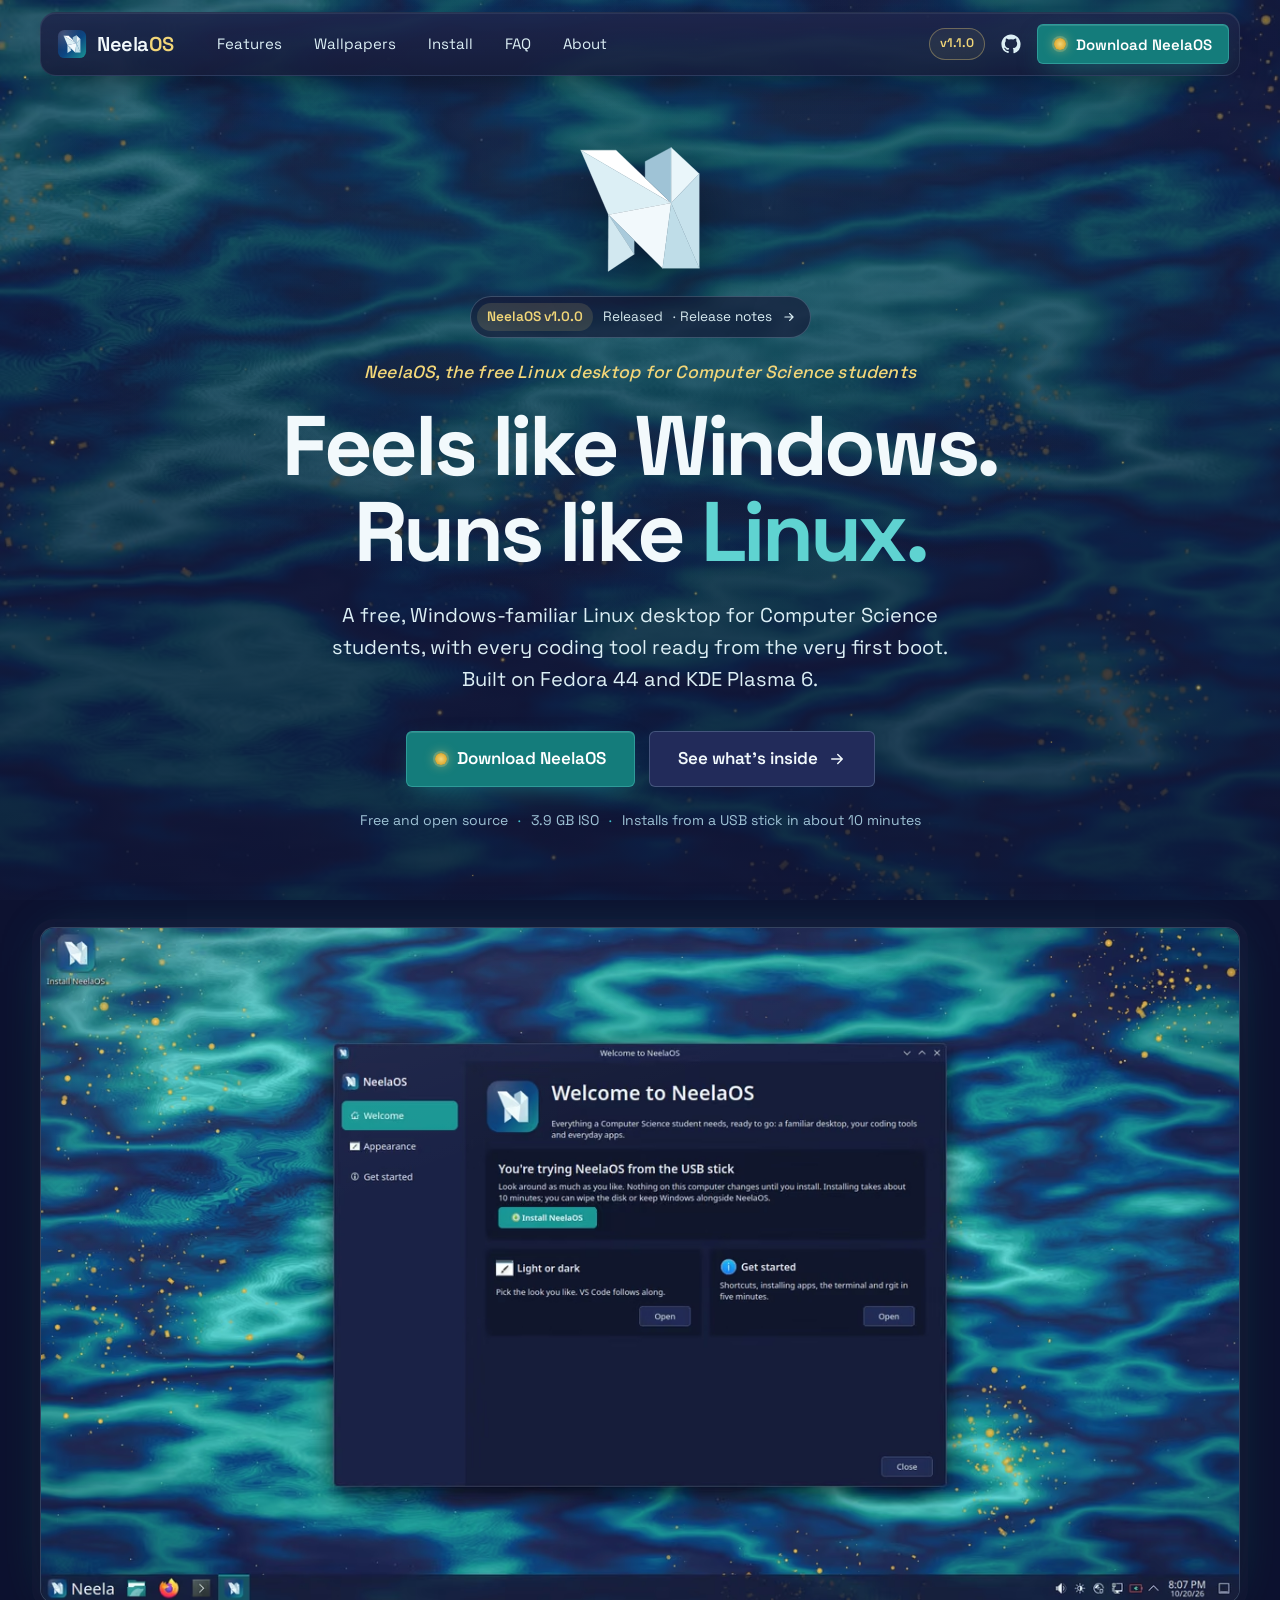
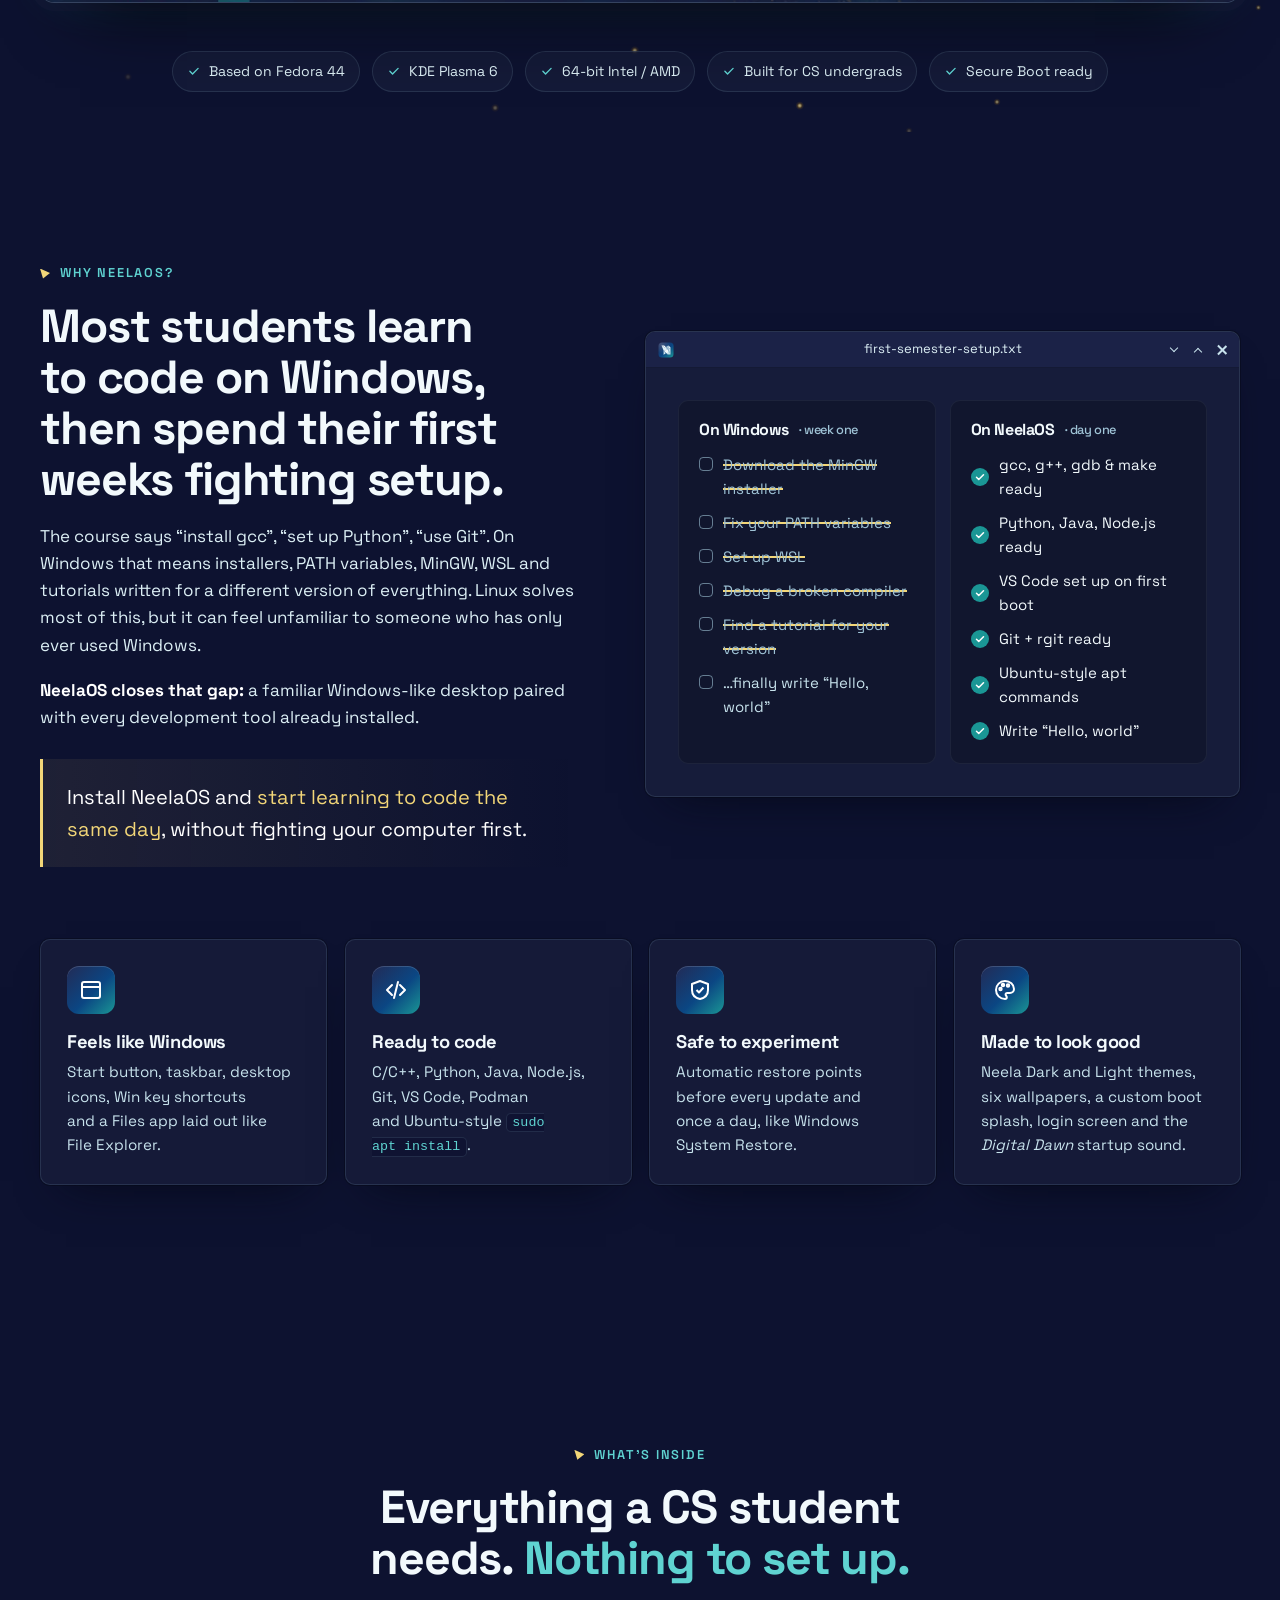
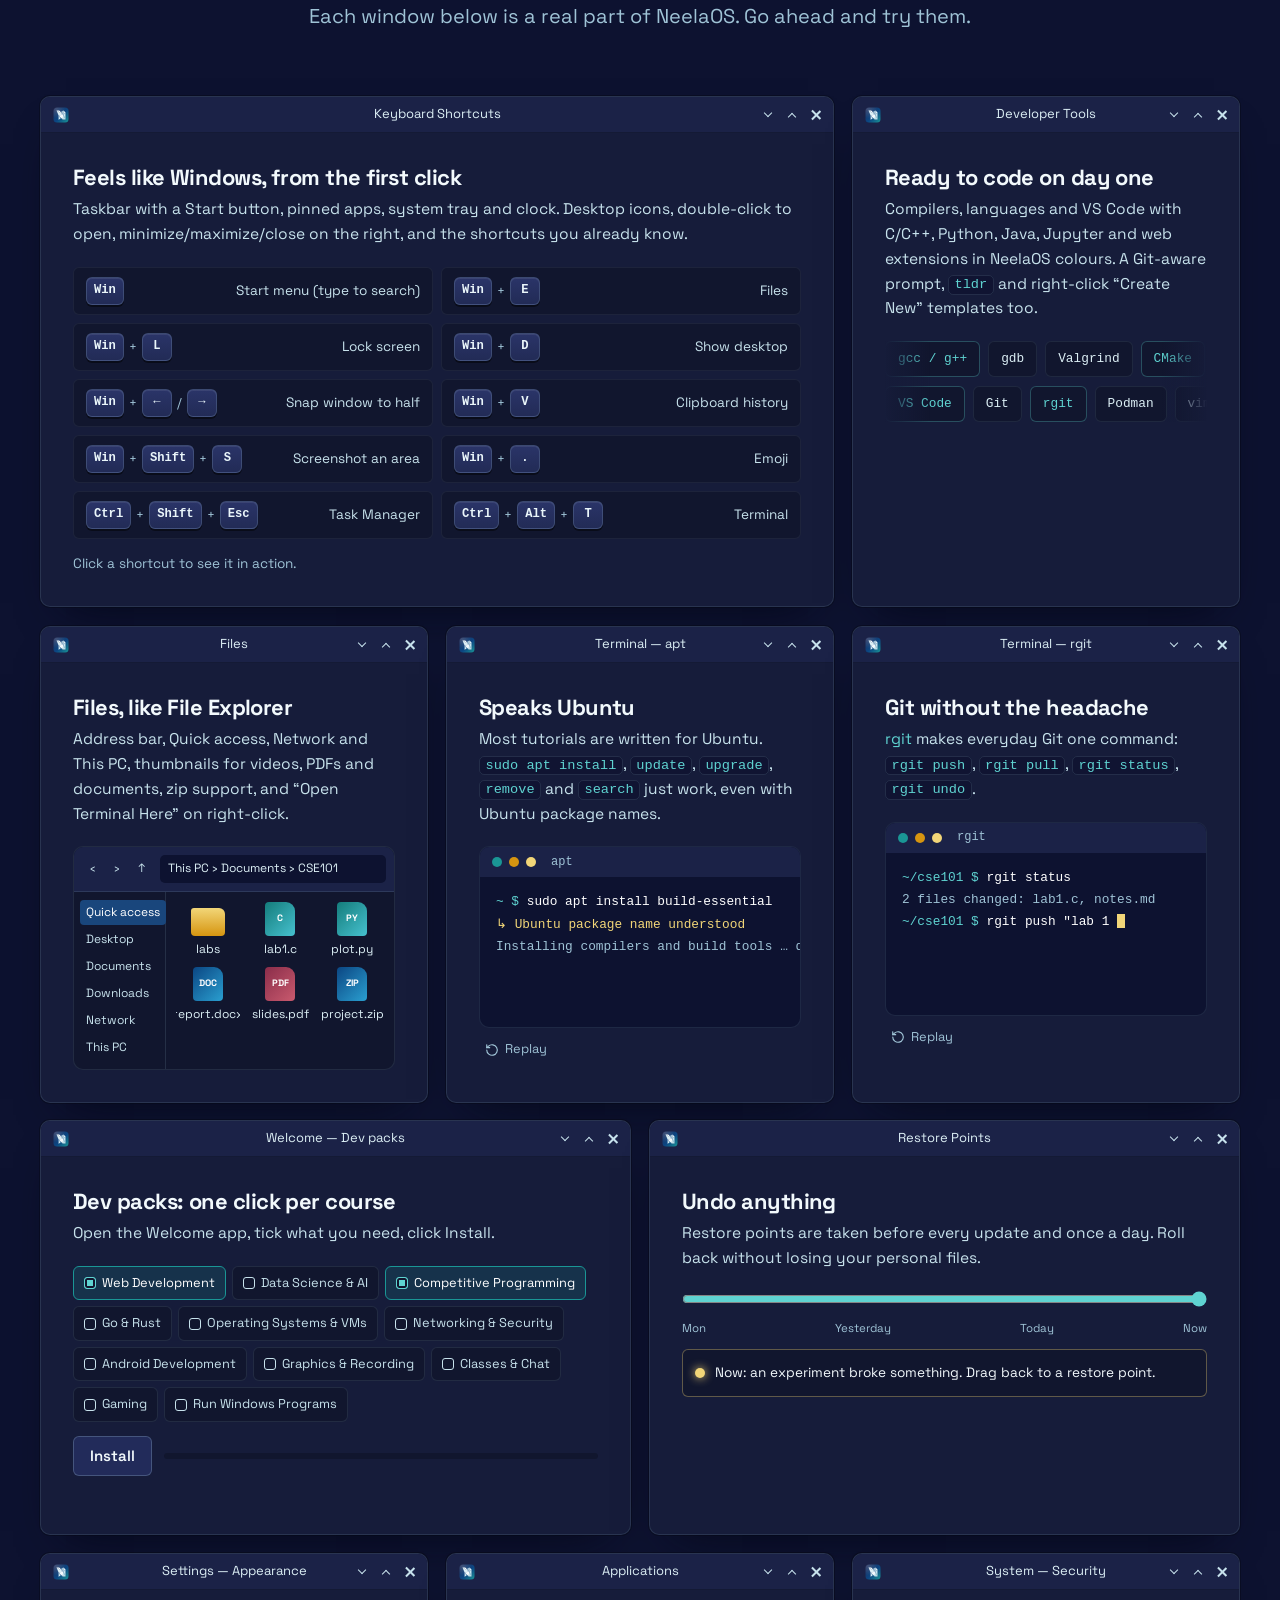
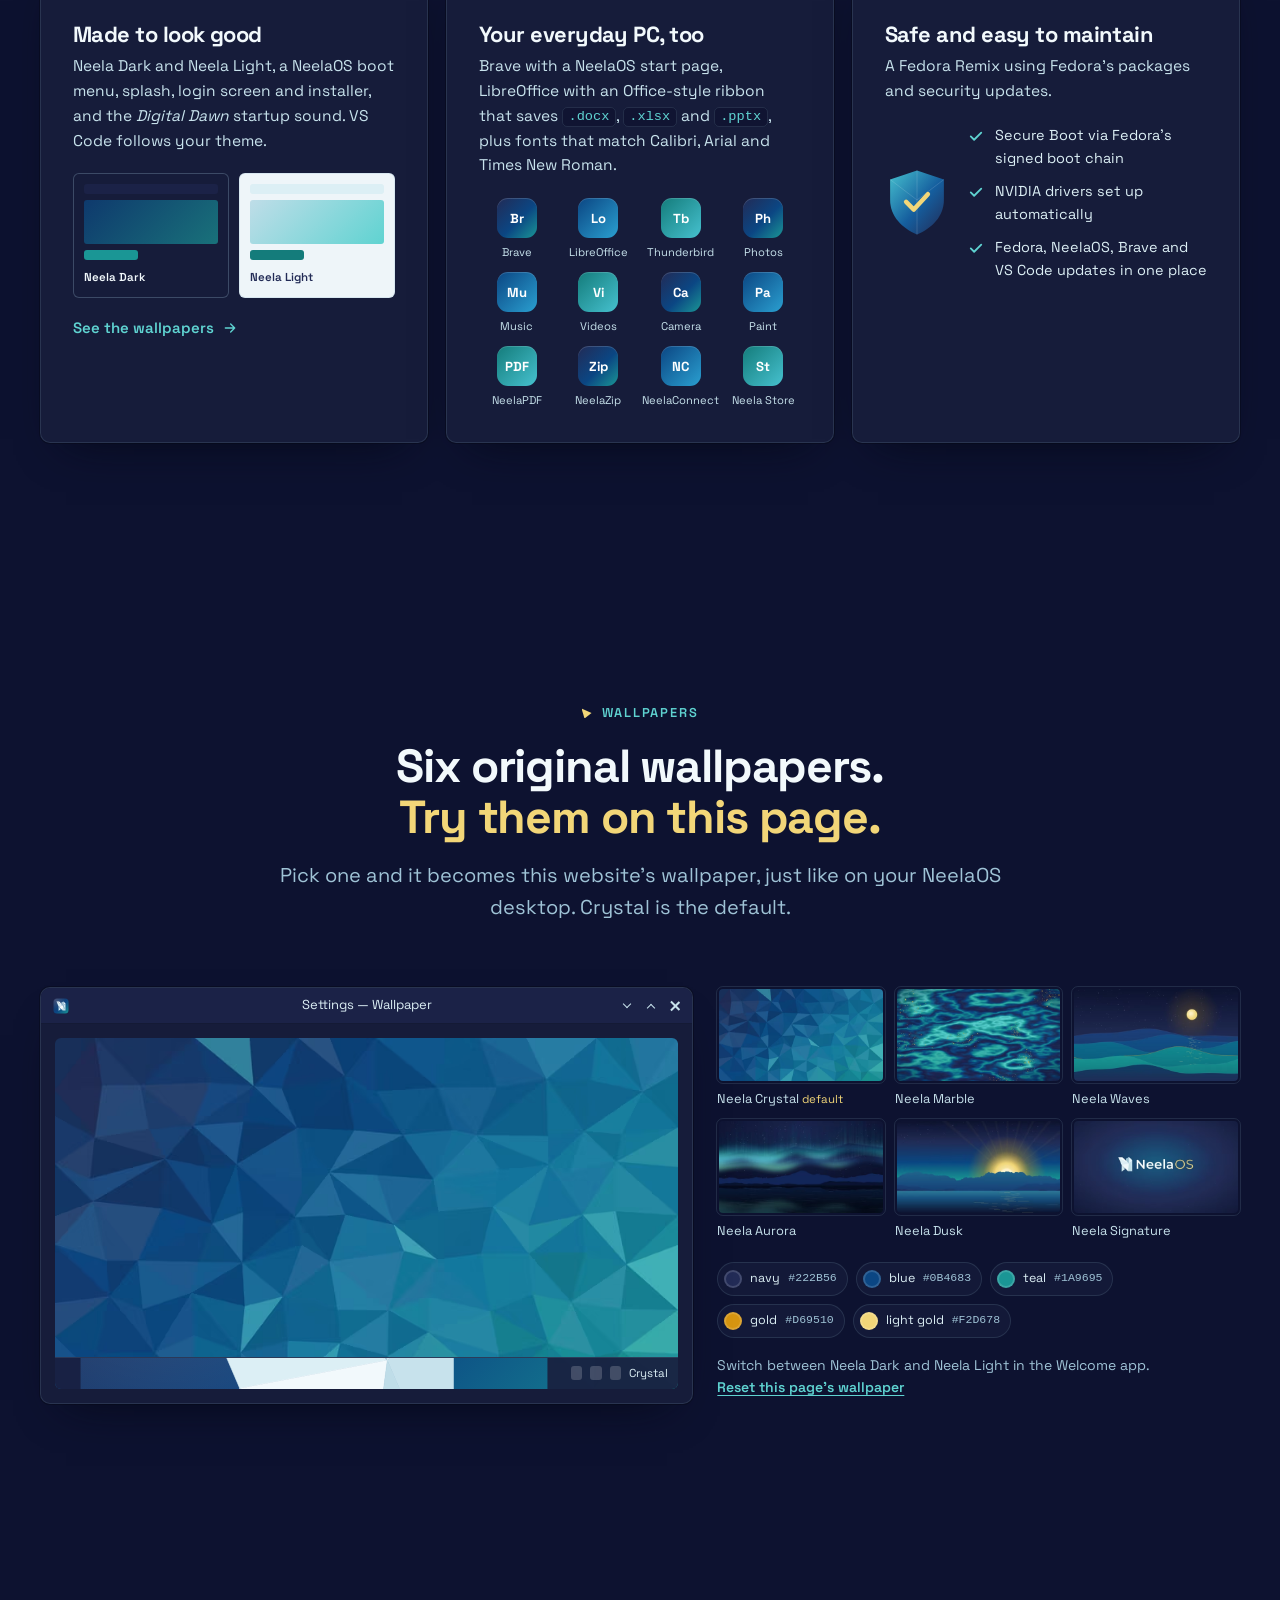
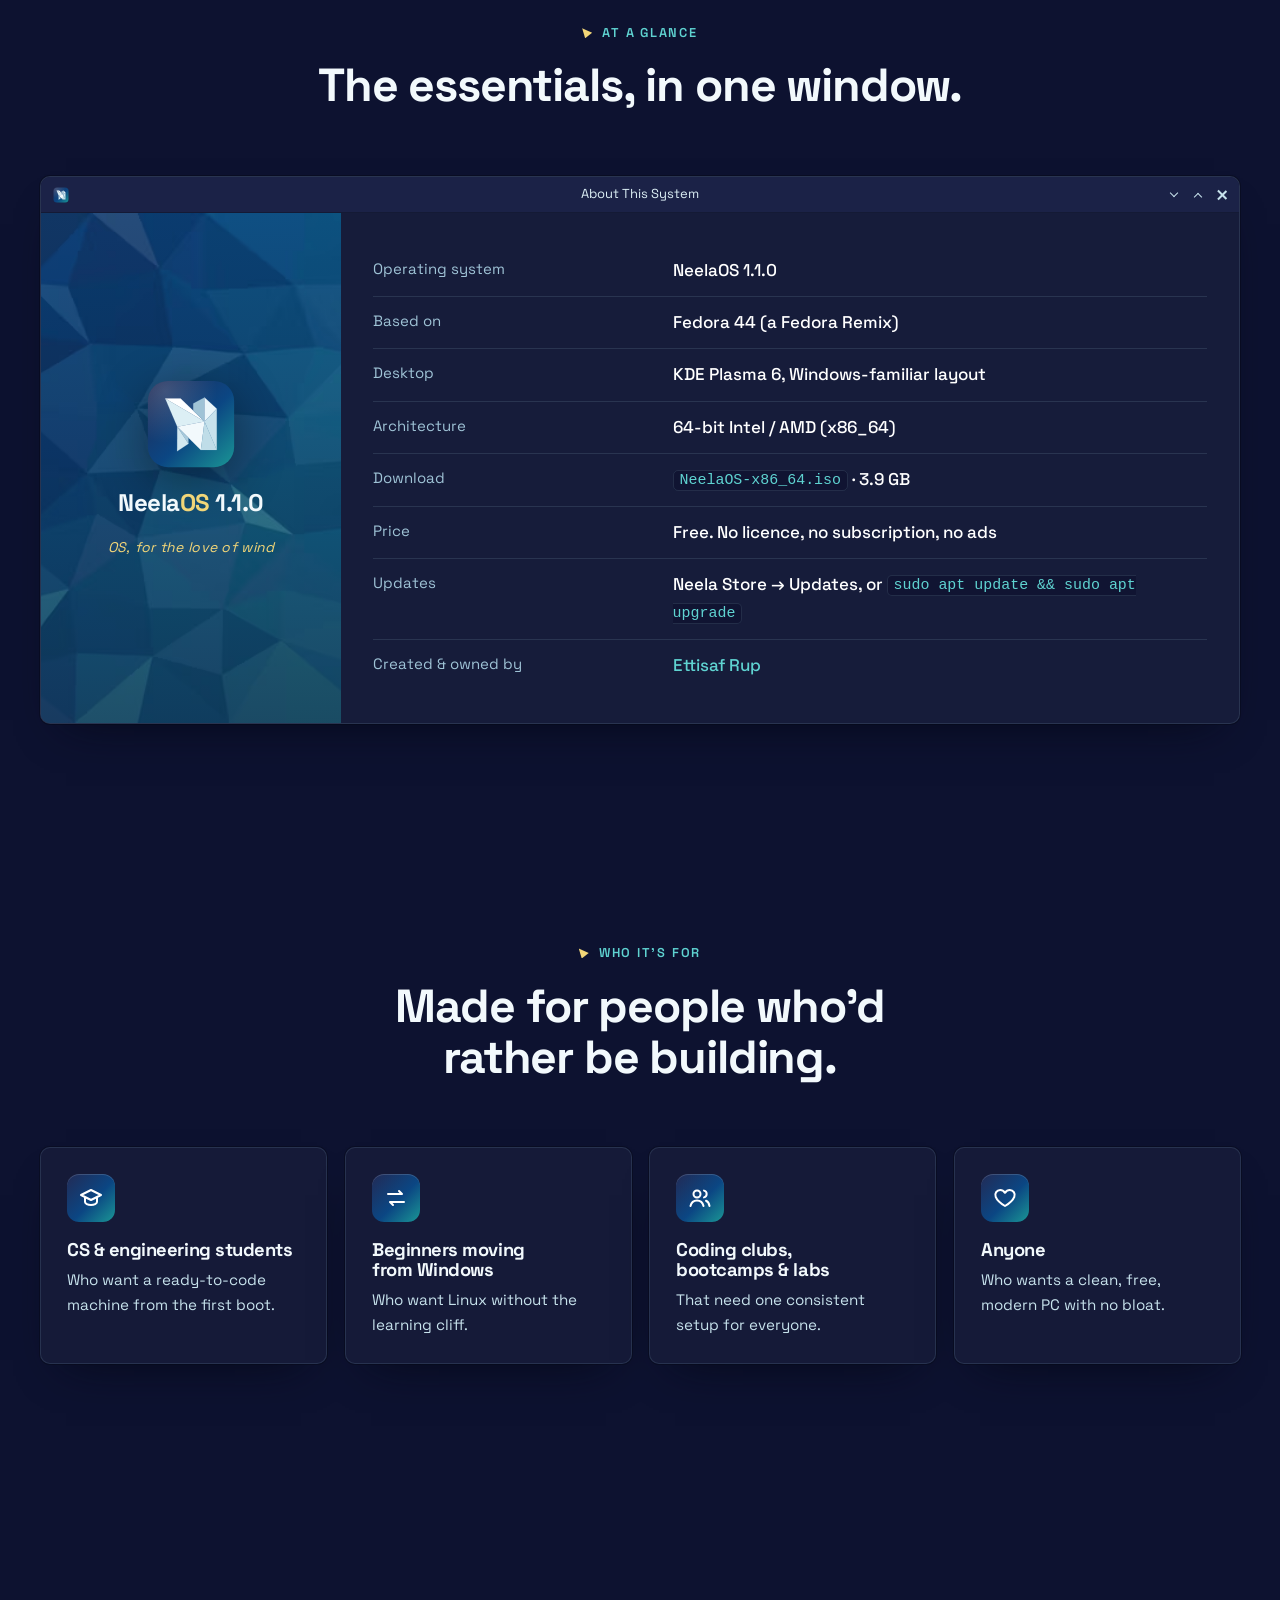
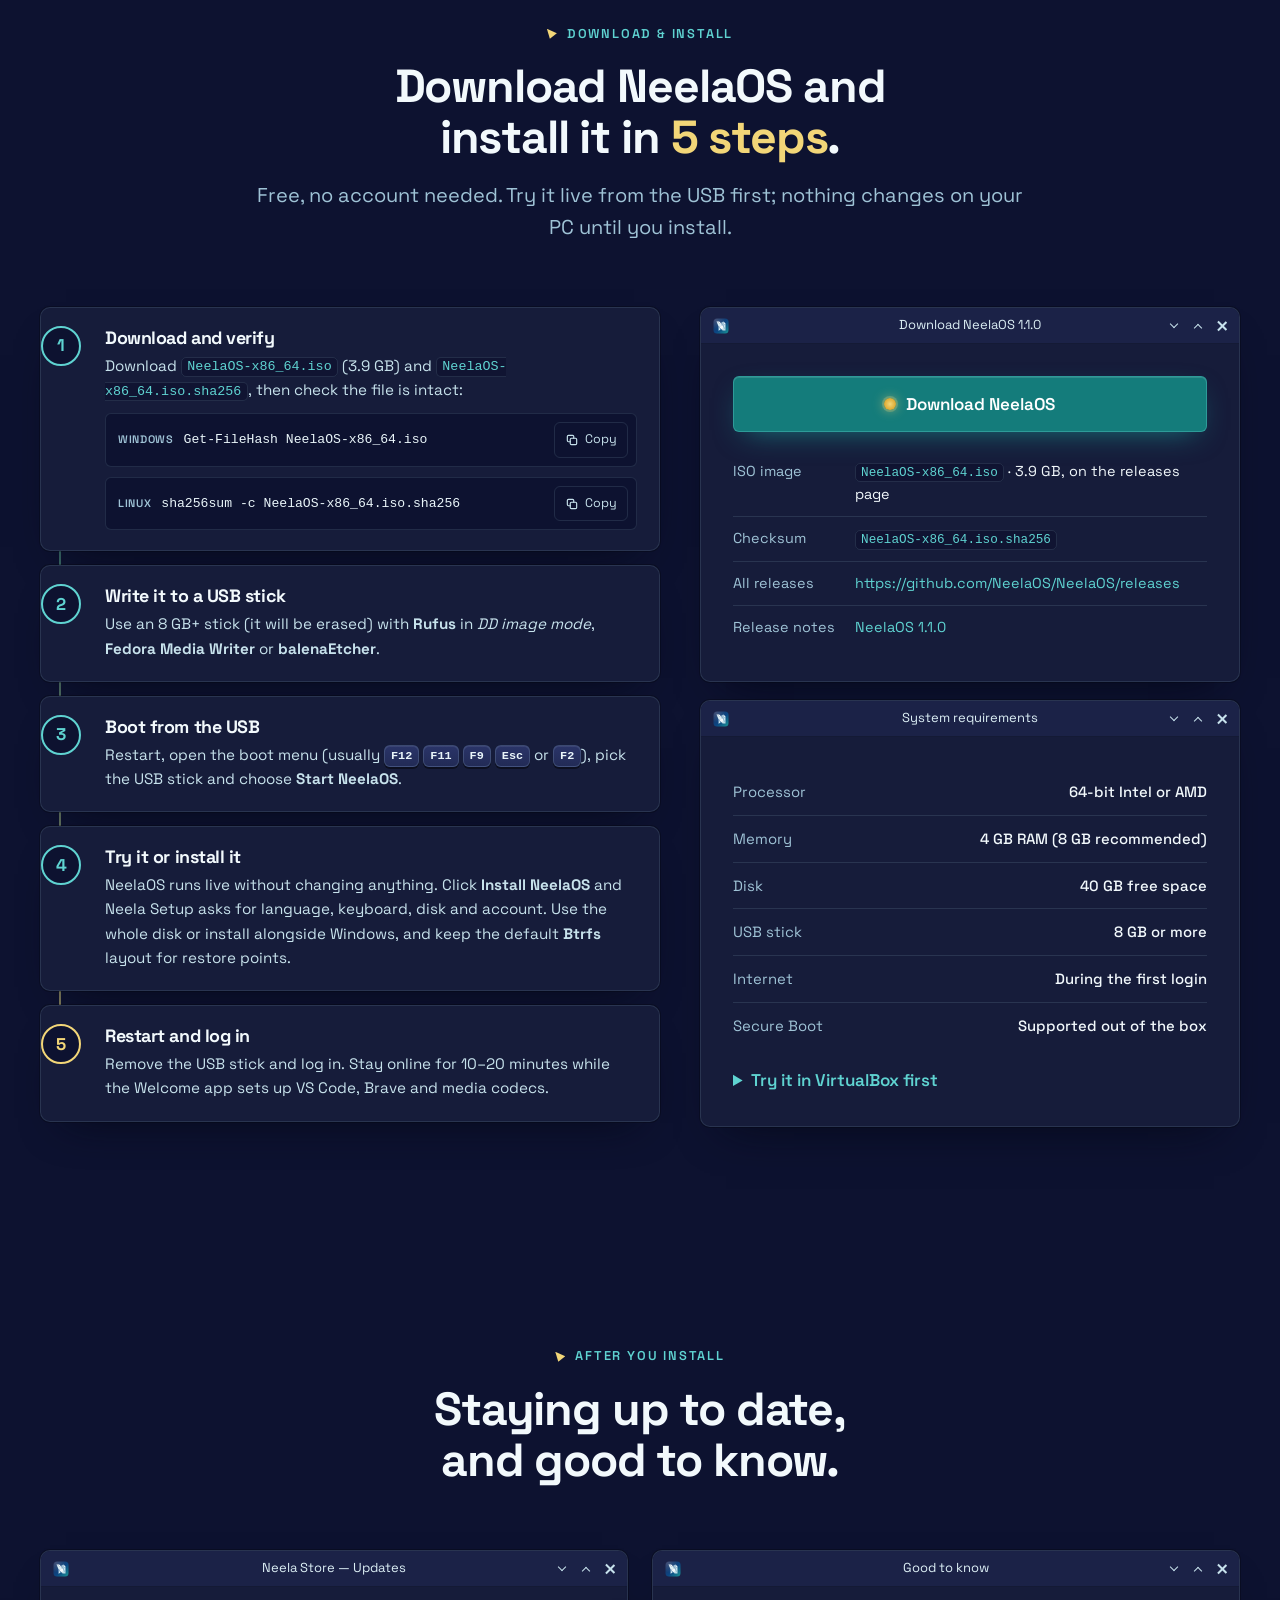
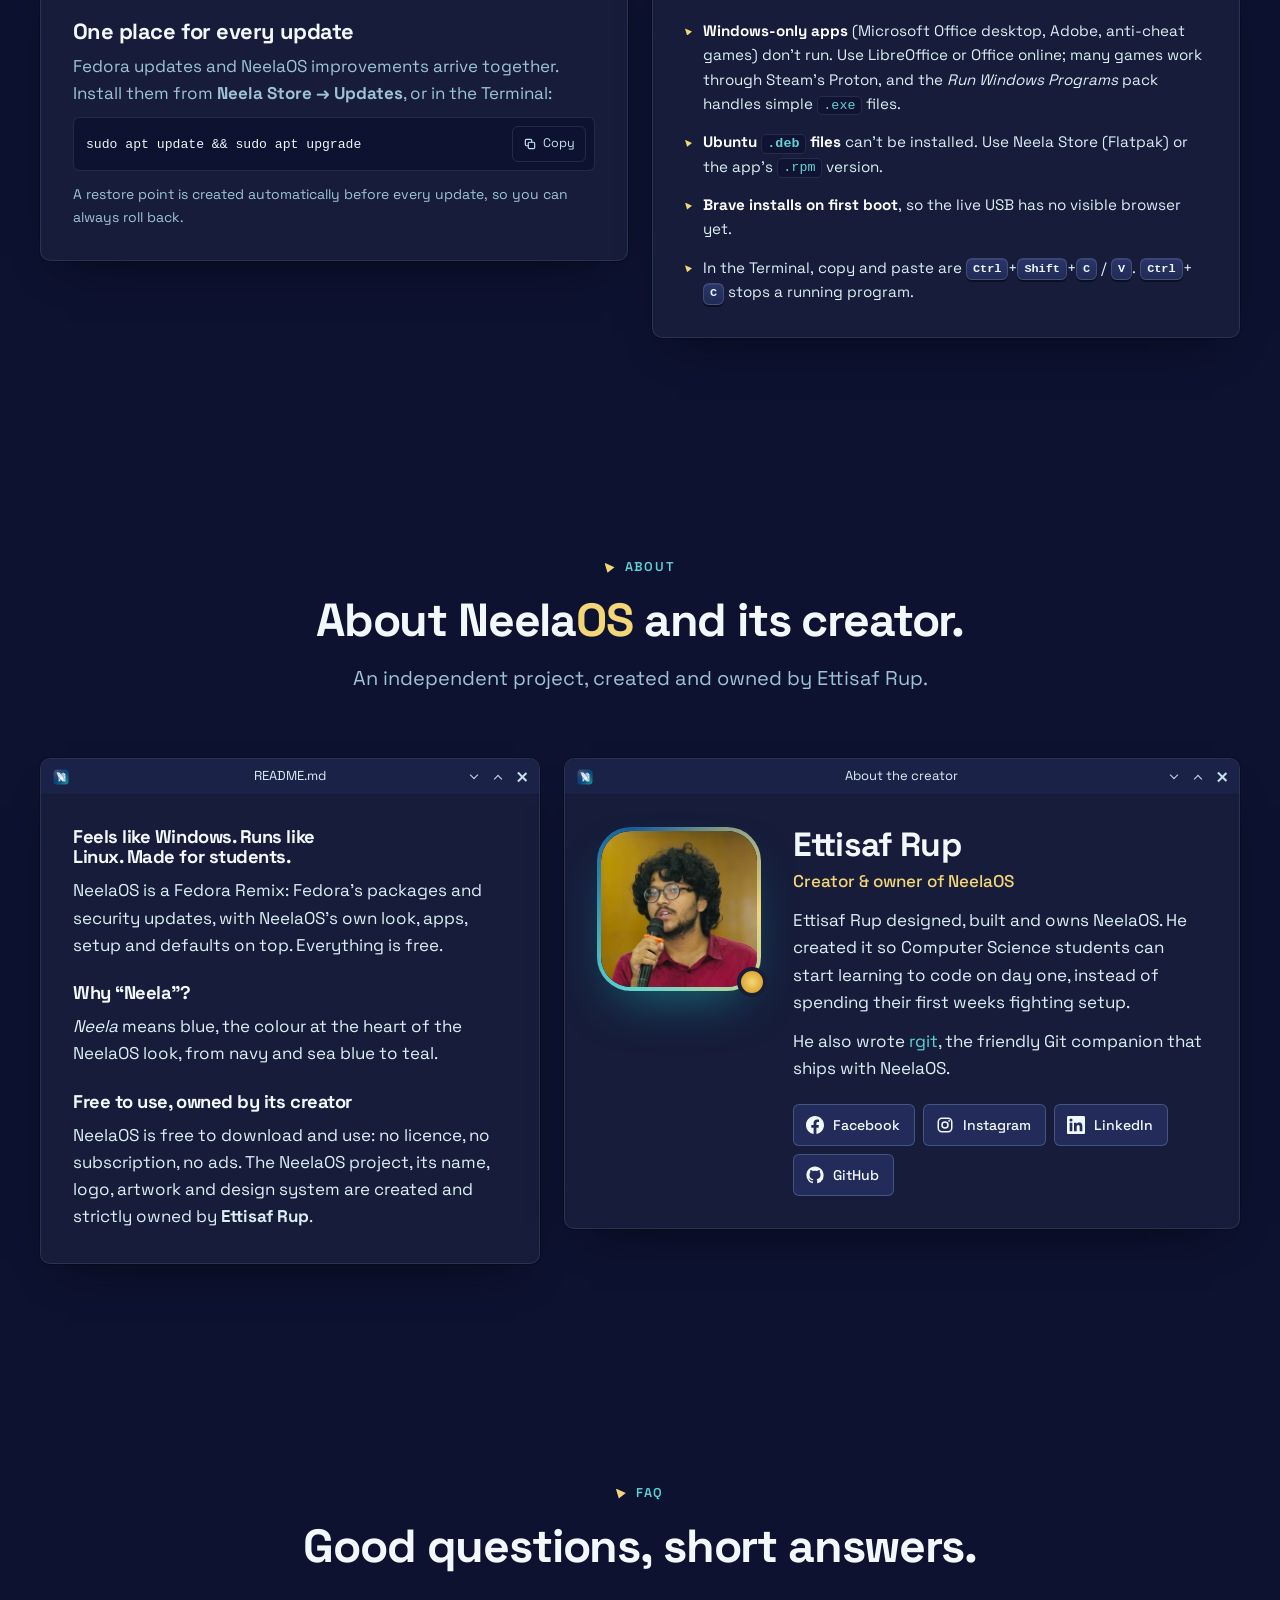
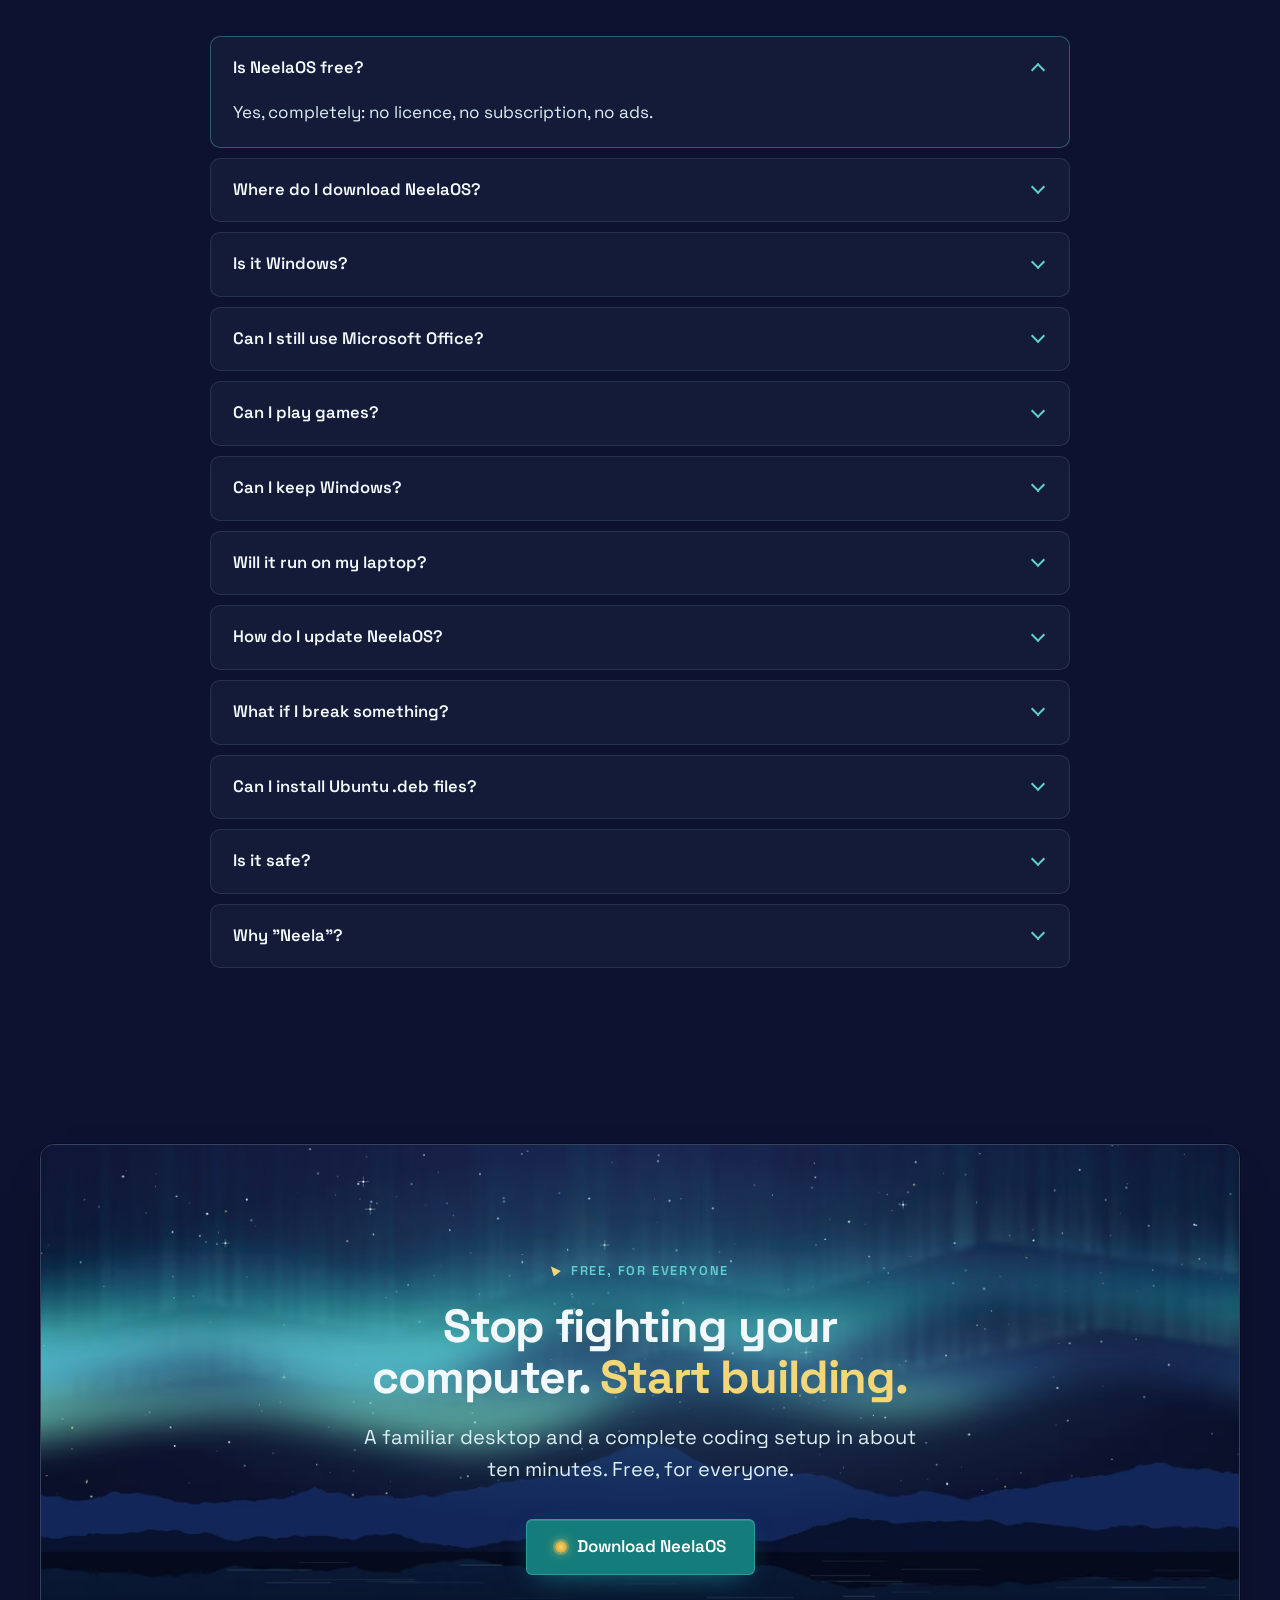
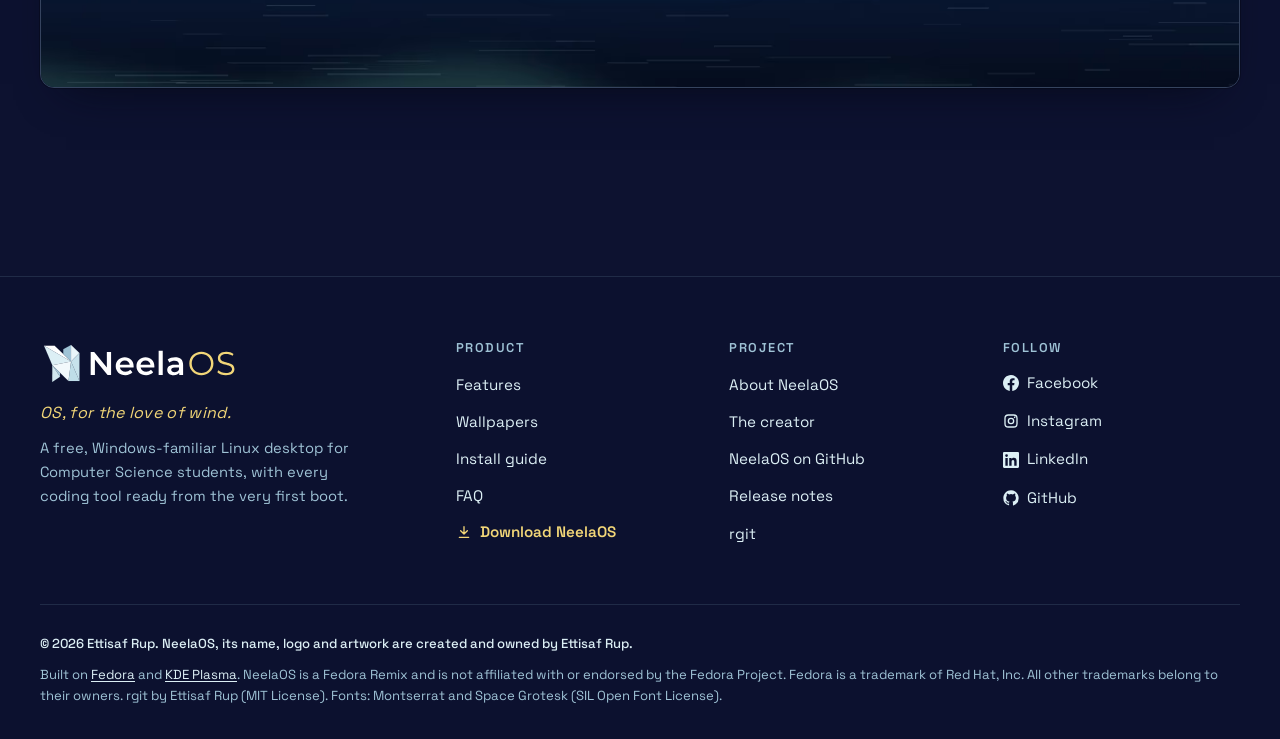
==== commit 82424f85: "Sync latest NeelaOS release" ====
--- a/index.html
+++ b/index.html
@@ -11,7 +11,6 @@
 <link rel="canonical" href="https://neelaos.github.io/">
 <meta name="theme-color" content="#181E3E">
 <meta name="color-scheme" content="dark">
-
 
 <meta property="og:type" content="website">
 <meta property="og:site_name" content="NeelaOS">
@@ -38,7 +37,7 @@
 <style>@font-face{font-family: "Space Grotesk";src: url("fonts/SpaceGrotesk.woff2") format("woff2");font-weight: 300 700;font-display: swap}:root{--navy-950: #0D1230;--card: #11162E;--win: #161C3A;--taskbar: #181E3E;--bar: #1B2247;--navy-800: #222B56;--btn: #222B5A;--active: #19467C;--blue-700: #0B4683;--blue-600: #155E9E;--sea-500: #2A9FD0;--teal-700: #147C7B;--teal-600: #1A9695;--teal-400: #46C1CF;--teal-300: #5FD3D1;--gold-300: #F2D678;--gold-600: #D69510;--ice-50: #F2F9FC;--ice-100: #EAF6FA;--ice-200: #DCEFF5;--ice-300: #C7E2EC;--ice-400: #9FC3D6;--bg: var(--navy-950);--text: var(--ice-50);--text-muted: var(--ice-400);--line: rgb(159 195 214 / .14);--line-strong: rgb(159 195 214 / .28);--primary: var(--teal-700);--primary-hover: #168786;--link: var(--teal-300);--grad-brand: linear-gradient(135deg,var(--navy-800) 0%,var(--blue-700) 55%,var(--teal-600) 100%);--grad-gold: radial-gradient(circle,var(--gold-300),var(--gold-600));--font: "Space Grotesk","Segoe UI",system-ui,-apple-system,sans-serif;--mono: ui-monospace,"Cascadia Code","JetBrains Mono","SFMono-Regular",Consolas,monospace;--fs-display: clamp(2.6rem,1.6rem + 4.6vw,5.4rem);--fs-h2: clamp(1.9rem,1.4rem + 2.2vw,2.9rem);--fs-h3: clamp(1.15rem,1.05rem + .4vw,1.4rem);--fs-lead: clamp(1.05rem,1rem + .35vw,1.25rem);--fs-body: 1.0625rem;--fs-small: .875rem;--r-sm: 6px;--r-md: 10px;--r-lg: 14px;--shadow-win: 0 22px 44px -26px rgb(4 7 22 / .95),0 0 0 1px rgb(0 0 0 / .25);--ease-out: cubic-bezier(.16,1,.3,1);--ease-in-out: cubic-bezier(.65,0,.35,1);--ease-spring: cubic-bezier(.34,1.56,.64,1);--t-fast: 150ms;--t-ui: 300ms;--t-reveal: 700ms;--nav-h: 64px;--dock-h: 0px;--wrap: 1200px;--gutter: 16px;color-scheme: dark}@media (min-width: 640px){:root{--gutter: 24px}}@media (min-width: 960px){:root{--gutter: 32px}}@media (max-width: 999px){:root{--nav-h: 58px;--dock-h: calc(66px + env(safe-area-inset-bottom))}}*,*::before,*::after{box-sizing: border-box}*{margin: 0}html{-webkit-text-size-adjust: 100%;scroll-padding-top: calc(var(--nav-h) + 28px)}@media (prefers-reduced-motion: no-preference){html{scroll-behavior: smooth}}html:has(dialog[open]){overflow: hidden}body{min-height: 100svh;padding-bottom: var(--dock-h);font-family: var(--font);font-size: var(--fs-body);line-height: 1.6;color: var(--text);background: var(--bg);-webkit-font-smoothing: antialiased;text-rendering: optimizeLegibility;overflow-x: clip}img,svg,picture,canvas{display: block;max-width: 100%}img{height: auto}a{color: inherit;text-decoration: none}button,input{font: inherit;color: inherit}button{cursor: pointer;background: none;border: 0}h1,h2,h3,h4{line-height: 1.1;letter-spacing: -.025em;font-weight: 700;text-wrap: balance}p{text-wrap: pretty}code,kbd,pre{font-family: var(--mono)}:not(pre)>code{font-size: .88em;padding: .1em .4em;border-radius: 5px;background: rgb(13 18 48 / .7);border: 1px solid var(--line);color: var(--teal-300);overflow-wrap: anywhere}::selection{background: var(--teal-600);color: #fff}:focus-visible{outline: 2px solid var(--gold-300);outline-offset: 3px;border-radius: 4px}[hidden]{display: none !important}.sr-only{position: absolute;width: 1px;height: 1px;padding: 0;margin: -1px;overflow: hidden;clip: rect(0 0 0 0);white-space: nowrap;border: 0}.skip{position: fixed;top: 8px;left: 8px;z-index: 300;padding: 10px 16px;background: var(--gold-300);color: var(--navy-950);font-weight: 600;border-radius: var(--r-sm);transform: translateY(-160%);transition: transform var(--t-ui) var(--ease-out)}.skip:focus{transform: none}.wrap{width: 100%;max-width: calc(var(--wrap) + var(--gutter) * 2);margin-inline: auto;padding-inline: var(--gutter)}.section{position: relative;padding-block: clamp(72px,10vw,136px)}.section--tight{padding-block: clamp(48px,7vw,88px)}.gold{color: var(--gold-300)}.teal{color: var(--teal-300)}.muted{color: var(--text-muted)}.small{font-size: var(--fs-small)}.center{text-align: center}.motive>*,.bento>*,.wp-layout>*,.install>*,.timeline>*,.install__side>*,.duo>*,.about-grid>*,.compare>*{min-width: 0}.text-btn{color: var(--teal-300);font-weight: 600;text-decoration: underline;text-underline-offset: 3px;padding: 0}.text-btn:hover{color: #fff}.desktop-bg{position: fixed;top: 0;left: 0;width: 100%;height: 100vh;height: 100lvh;z-index: -1;pointer-events: none;background: var(--navy-950);contain: strict;transform: translateZ(0)}.desktop-bg__pic{position: absolute;inset: 0;opacity: 0;transition: opacity .9s var(--ease-out)}.desktop-bg__pic.is-on{opacity: 1}.desktop-bg img{width: 100%;height: 100%;object-fit: cover}.desktop-bg::after{content: "";position: absolute;inset: 0;background: radial-gradient(ellipse 70% 55% at 50% 30%,rgb(26 150 149 / .16),transparent 70%),linear-gradient(180deg,rgb(13 18 48 / .45),rgb(13 18 48 / .7) 50%,rgb(13 18 48 / .8))}.eyebrow{display: inline-flex;align-items: center;gap: 10px;font-size: .8rem;font-weight: 600;letter-spacing: .14em;text-transform: uppercase;color: var(--teal-300)}.eyebrow::before{content: "";width: 10px;height: 10px;background: var(--gold-300);clip-path: polygon(0 0,100% 45%,30% 100%)}.head{max-width: 780px;margin-bottom: clamp(36px,5vw,64px)}.head.center{margin-inline: auto}.head h2{font-size: var(--fs-h2);margin-top: 14px}.head p{font-size: var(--fs-lead);color: var(--text-muted);margin-top: 16px}.lead{font-size: var(--fs-lead);color: var(--ice-200)}.btn{--mx: 0px;--my: 0px;--lift: 0px;position: relative;display: inline-flex;align-items: center;justify-content: center;gap: 10px;min-height: 48px;padding: 12px 22px;border-radius: var(--r-sm);font-weight: 600;font-size: 1rem;line-height: 1;white-space: nowrap;border: 1px solid transparent;transform: translate3d(var(--mx),calc(var(--my) - var(--lift)),0);transition: transform var(--t-ui) var(--ease-out),background-color var(--t-fast),border-color var(--t-fast),box-shadow var(--t-ui)}.btn svg{width: 18px;height: 18px;flex: none}.btn--primary{background: var(--primary);color: #fff;border-color: rgb(95 211 209 / .35);box-shadow: 0 10px 30px -12px rgb(26 150 149 / .8),inset 0 1px 0 rgb(255 255 255 / .12)}.btn--primary:hover{--lift: 2px;background: var(--primary-hover);box-shadow: 0 16px 40px -12px rgb(26 150 149 / .95),inset 0 1px 0 rgb(255 255 255 / .16)}.btn__spark{width: 12px;height: 12px;border-radius: 50%;flex: none;background: var(--grad-gold);box-shadow: 0 0 0 2px rgb(242 214 120 / .25),0 0 12px rgb(242 214 120 / .7)}.btn--ghost{background: var(--btn);border-color: var(--line-strong);color: var(--ice-50)}.btn--ghost:hover{--lift: 2px;border-color: var(--teal-300);background: #263166}.btn--sm{min-height: 40px;padding: 9px 16px;font-size: .9375rem}.btn--lg{min-height: 56px;padding: 16px 28px;font-size: 1.0625rem}.btn--block{width: 100%}.icon-btn{display: grid;place-items: center;width: 40px;height: 40px;flex: none;border-radius: var(--r-sm);color: var(--ice-200);transition: background-color var(--t-fast),color var(--t-fast)}.icon-btn:hover{background: rgb(255 255 255 / .08);color: #fff}.icon-btn svg{width: 20px;height: 20px}.link-arrow{display: inline-flex;align-items: center;gap: 8px;color: var(--link);font-weight: 600}.link-arrow svg{width: 16px;height: 16px;transition: transform var(--t-ui) var(--ease-out)}.link-arrow:hover svg{transform: translateX(4px)}.win{contain: layout paint;position: relative;display: flex;flex-direction: column;background: var(--win);border: 1px solid var(--line);border-radius: var(--r-md);box-shadow: var(--shadow-win);overflow: hidden}.win__bar{display: grid;grid-template-columns: 1fr auto 1fr;align-items: center;gap: 12px;height: 36px;padding: 0 12px;flex: none;background: var(--bar);border-bottom: 1px solid rgb(0 0 0 / .25);font-size: .8125rem;color: var(--ice-200);user-select: none}.win__bar img{width: 16px;height: 16px}.win__title{white-space: nowrap;overflow: hidden;text-overflow: ellipsis;text-align: center}.win__ctl{justify-self: end;display: flex;gap: 14px;color: var(--ice-300)}.win__ctl i{position: relative;width: 10px;height: 10px;display: block}.win__ctl i:nth-child(1)::before,.win__ctl i:nth-child(2)::before{content: "";position: absolute;left: 2px;width: 6px;height: 6px;border: solid currentColor;border-width: 0 1.5px 1.5px 0;transform: rotate(45deg)}.win__ctl i:nth-child(1)::before{top: 0}.win__ctl i:nth-child(2)::before{top: 4px;transform: rotate(-135deg)}.win__ctl i:nth-child(3)::before,.win__ctl i:nth-child(3)::after{content: "";position: absolute;left: 50%;top: -1px;width: 1.5px;height: 12px;background: currentColor;transform: translateX(-50%) rotate(45deg)}.win__ctl i:nth-child(3)::after{transform: translateX(-50%) rotate(-45deg)}.win__body{padding: clamp(20px,3vw,32px);flex: 1}.win__body>h3{font-size: var(--fs-h3)}.panel{background: var(--card);border: 1px solid rgb(159 195 214 / .08);border-radius: var(--r-md);padding: 20px}.topbar{position: fixed;z-index: 100;top: 0;left: 0;right: 0;padding: 12px var(--gutter) 0;pointer-events: none;transition: transform 420ms var(--ease-out)}.topbar__in{position: relative;pointer-events: auto;display: flex;align-items: center;gap: 10px;max-width: var(--wrap);height: var(--nav-h);margin: 0 auto;padding: 0 10px 0 14px;border-radius: 16px;border: 1px solid rgb(159 195 214 / .12);background: linear-gradient(180deg,rgb(30 38 76 / .9),rgb(22 28 58 / .88));box-shadow: 0 16px 36px -22px rgb(0 0 0 / .8),inset 0 1px 0 rgb(255 255 255 / .07);transition: background-color var(--t-ui),border-color var(--t-ui),height var(--t-ui) var(--ease-out);overflow: hidden}.topbar.is-solid .topbar__in{background: rgb(22 28 58 / .96);border-color: var(--line-strong)}.topbar.is-hidden{transform: translateY(calc(-100% - 16px))}.brand{display: flex;align-items: center;gap: 10px;height: 44px;padding: 0 8px 0 2px;border-radius: var(--r-sm);font-size: 1.25rem;font-weight: 600;letter-spacing: -.02em;flex: none}.brand img{width: 30px;height: 30px;transition: transform .6s var(--ease-spring)}.brand:hover img{transform: rotate(-8deg) scale(1.08)}.links{position: relative;display: none;align-items: center;height: 44px;margin-left: 10px}.links a{position: relative;z-index: 1;display: flex;align-items: center;height: 100%;padding: 0 16px;font-size: .9375rem;color: var(--ice-200);border-radius: 10px;transition: color var(--t-fast)}.links a:hover,.links a.is-active{color: #fff}.links__pill{position: absolute;top: 0;left: 0;height: 100%;width: var(--pw,0px);border-radius: 10px;background: var(--active);box-shadow: inset 0 0 0 1px rgb(95 211 209 / .22);transform: translateX(var(--px,0px));opacity: 0;transition: transform 420ms var(--ease-out),width 420ms var(--ease-out),opacity var(--t-ui)}.links__pill::after{content: "";position: absolute;left: 50%;bottom: 3px;width: 18px;height: 3px;margin-left: -9px;border-radius: 3px;background: var(--teal-300)}.links.has-pill .links__pill{opacity: 1}.topbar__end{margin-left: auto;display: flex;align-items: center;gap: 6px}.ver{display: none;padding: 5px 10px;border-radius: 999px;font-size: .78rem;font-weight: 600;color: var(--gold-300);border: 1px solid rgb(242 214 120 / .35);background: rgb(242 214 120 / .06);transition: background-color var(--t-fast)}.ver:hover{background: rgb(242 214 120 / .14)}.topbar__progress{position: absolute;left: 0;right: 0;bottom: 0;height: 2px;background: linear-gradient(90deg,var(--teal-600),var(--gold-300));transform-origin: left;transform: scaleX(var(--progress,0))}@supports (animation-timeline: scroll()){.topbar__progress{animation: progress linear both;animation-timeline: scroll(root)}@keyframes progress{from{transform: scaleX(0)}to{transform: scaleX(1)}}}@media (min-width: 1000px){.links{display: flex}.ver{display: inline-block}}@media (max-width: 999px){.topbar{padding: 0}.topbar__in{border-radius: 0;border-width: 0 0 1px;padding: 0 var(--gutter);background: rgb(24 30 62 / .94)}.topbar .icon-btn{display: none}}@media (max-width: 380px){.brand span{display: none}}.dock{position: fixed;z-index: 100;left: 0;right: 0;bottom: 0;display: grid;grid-template-columns: 1.15fr repeat(4,1fr);align-items: stretch;height: var(--dock-h);padding: 6px 6px env(safe-area-inset-bottom);background: rgb(24 30 62 / .97);border-top: 1px solid var(--line-strong);box-shadow: 0 -14px 30px -20px rgb(0 0 0 / .8)}.dock__start,.dock__item{position: relative;display: flex;flex-direction: column;align-items: center;justify-content: center;gap: 3px;border-radius: 12px;font-size: .7rem;font-weight: 500;color: var(--ice-300);transition: color var(--t-fast),background-color var(--t-fast),transform 200ms var(--ease-spring);-webkit-tap-highlight-color: transparent}.dock__item svg{width: 22px;height: 22px}.dock__item:active,.dock__start:active{transform: scale(.92)}.dock__item.is-active{color: #fff;background: rgb(25 70 124 / .7)}.dock__item::after{content: "";position: absolute;bottom: 2px;width: 16px;height: 3px;border-radius: 3px;background: var(--teal-300);transform: scaleX(0);transition: transform var(--t-ui) var(--ease-out)}.dock__item.is-active::after{transform: scaleX(1)}.dock__start{color: #fff}.dock__start img{width: 26px;height: 26px;transition: transform .5s var(--ease-spring)}.dock__start[aria-expanded="true"] img{transform: rotate(-12deg) scale(1.1)}@media (min-width: 1000px){.dock{display: none}}.startmenu{position: fixed;inset: auto 0 0;width: 100%;max-width: 560px;max-height: min(86svh,720px);margin: 0 auto;padding: 6px 18px calc(18px + env(safe-area-inset-bottom));overflow-y: auto;overscroll-behavior: contain;color: var(--text);background: rgb(22 28 58 / .98);border: 1px solid var(--line-strong);border-bottom: 0;border-radius: 22px 22px 0 0;box-shadow: 0 -30px 80px -20px rgb(0 0 0 / .8);transform: translateY(var(--drag,0px));transition: transform 380ms var(--ease-out),opacity 300ms,overlay 380ms allow-discrete,display 380ms allow-discrete}.startmenu[open]{opacity: 1}.startmenu:not([open]){transform: translateY(105%);opacity: 0}@starting-style{.startmenu[open]{transform: translateY(105%);opacity: 0}}.startmenu::backdrop{background: rgb(5 8 25 / .62);transition: background-color 300ms,overlay 300ms allow-discrete,display 300ms allow-discrete}@starting-style{.startmenu[open]::backdrop{background: rgb(5 8 25 / 0)}}.startmenu.is-dragging{transition: none}.startmenu__grab{display: grid;place-items: center;height: 26px;cursor: grab;touch-action: none}.startmenu__grab span{width: 44px;height: 5px;border-radius: 5px;background: var(--line-strong)}.startmenu__head{display: flex;align-items: center;gap: 12px;padding: 4px 0 16px;border-bottom: 1px solid var(--line);touch-action: none}.startmenu__head img{width: 40px;height: 40px}.startmenu__head div{flex: 1;display: grid}.startmenu__head strong{font-size: 1.1rem}.startmenu__head strong:focus{outline: none}.startmenu__head small{color: var(--ice-400);font-size: .8rem}.startmenu__label{font-size: .72rem;letter-spacing: .12em;text-transform: uppercase;color: var(--ice-400);margin: 16px 4px 10px}.startmenu__grid{display: grid;grid-template-columns: repeat(3,1fr);gap: 6px}.startmenu__grid a{display: flex;flex-direction: column;align-items: center;gap: 8px;padding: 12px 4px;border-radius: var(--r-md);font-size: .82rem;text-align: center;transition: background-color var(--t-fast)}.startmenu__grid a:hover,.startmenu__grid a.is-active{background: rgb(255 255 255 / .07)}.startmenu__grid .tile{width: 44px;height: 44px;border-radius: 12px;display: grid;place-items: center;background: var(--grad-brand);box-shadow: inset 0 1px 0 rgb(255 255 255 / .15)}.startmenu__grid .tile svg{width: 22px;height: 22px}.startmenu[open] .startmenu__grid a{animation: tile-in 420ms var(--ease-out) backwards}.startmenu__grid a:nth-child(2){animation-delay: 30ms}.startmenu__grid a:nth-child(3){animation-delay: 60ms}.startmenu__grid a:nth-child(4){animation-delay: 90ms}.startmenu__grid a:nth-child(5){animation-delay: 120ms}.startmenu__grid a:nth-child(6){animation-delay: 150ms}.startmenu__grid a:nth-child(7){animation-delay: 180ms}.startmenu__grid a:nth-child(8){animation-delay: 210ms}.startmenu__grid a:nth-child(9){animation-delay: 240ms}@keyframes tile-in{from{opacity: 0;transform: translateY(10px) scale(.94)}}.startmenu__social{display: flex;gap: 4px;flex-wrap: wrap}.startmenu__social .icon-btn{width: 46px;height: 46px;background: var(--btn);border: 1px solid var(--line)}.startmenu__dl{width: 100%;margin-top: 18px}.hero{position: relative;padding-top: calc(var(--nav-h) + clamp(56px,9vh,110px));padding-bottom: 40px;text-align: center;isolation: isolate}.hero__sparks{position: absolute;inset: 0;z-index: -1;width: 100%;height: 100%;pointer-events: none}.mark{width: clamp(84px,11vw,124px);margin: 0 auto 22px;overflow: visible;filter: drop-shadow(0 18px 30px rgb(0 0 0 / .45))}.mark polygon{fill: var(--c);stroke: var(--c);stroke-width: .8;stroke-linejoin: round;transform-box: fill-box;transform-origin: center;transition: transform .6s var(--ease-out)}.mark:hover polygon{transform: translate(var(--hx,0),var(--hy,0))}.js .hero .mark polygon{animation: facet-in 1.3s var(--ease-out) calc(var(--i) * 70ms + .1s) backwards}@keyframes facet-in{from{opacity: 0;transform: translate(var(--dx),var(--dy)) rotate(var(--r)) scale(.4)}}.release-pill{display: inline-flex;align-items: center;gap: 10px;padding: 6px 14px 6px 6px;border-radius: 999px;font-size: .85rem;color: var(--ice-200);background: rgb(22 28 58 / .7);border: 1px solid var(--line-strong);transition: border-color var(--t-fast),background-color var(--t-fast)}.release-pill b{white-space: nowrap;padding: 3px 10px;border-radius: 999px;background: rgb(242 214 120 / .14);color: var(--gold-300);font-weight: 600}.release-pill svg{width: 14px;height: 14px;transition: transform var(--t-ui) var(--ease-out)}.release-pill:hover{border-color: var(--teal-300)}@media (max-width: 420px){.release-pill__more{display: none}}.release-pill:hover svg{transform: translateX(3px)}.hero h1{font-size: var(--fs-display);letter-spacing: -.04em;margin-top: 22px;line-height: 1.02}.h1-kicker{display: block;margin-bottom: 18px;font-size: clamp(.95rem,.9rem + .3vw,1.1rem);font-weight: 500;letter-spacing: .01em;line-height: 1.4;color: var(--gold-300);font-style: italic}.hero h1 .w{display: inline-block;overflow: hidden;vertical-align: bottom;padding-bottom: .08em;margin-bottom: -.08em}.hero h1 .w>span{display: inline-block}.js .hero h1 .w>span{animation: rise 1s var(--ease-out) calc(var(--i) * 80ms + .45s) backwards}@keyframes rise{from{transform: translateY(105%)}}.hero .lead{max-width: 660px;margin: 24px auto 0}.hero__cta{display: flex;flex-wrap: wrap;justify-content: center;gap: 14px;margin-top: 36px}.fineprint{margin-top: 22px;font-size: var(--fs-small);color: var(--ice-400)}.fineprint span + span::before{content: "\00B7";margin: 0 10px;color: var(--teal-400)}.js .hero-fade{animation: fade-up .9s var(--ease-out) var(--delay,1s) backwards}@keyframes fade-up{from{opacity: 0;transform: translateY(16px)}}.shot-wrap{perspective: 1600px;margin-top: clamp(56px,8vw,96px)}.shot{position: relative;border-radius: var(--r-lg);overflow: hidden;border: 1px solid var(--line-strong);background: var(--navy-950);box-shadow: 0 40px 70px -40px rgb(0 0 0 / .9),0 0 0 8px rgb(22 28 58 / .6),0 0 50px -16px rgb(26 150 149 / .45);transform-origin: 50% 0}.shot img{width: 100%;aspect-ratio: 16 / 9;object-fit: cover}.shot::after{content: "";position: absolute;inset: 0;background: linear-gradient(160deg,rgb(255 255 255 / .07),transparent 35%);pointer-events: none}.js .shot{transform: rotateX(16deg) scale(.94);transition: transform 1.4s var(--ease-out)}.js .shot.is-in{transform: none}@supports (animation-timeline: view()){.js .shot{transition: none;animation: untilt linear both;animation-timeline: view();animation-range: entry 0% cover 42%}@keyframes untilt{from{transform: rotateX(18deg) scale(.92)}to{transform: none}}}.trust{display: flex;flex-wrap: wrap;justify-content: center;gap: 10px 12px;margin-top: 48px;padding: 0;list-style: none}.chip{display: inline-flex;align-items: center;gap: 8px;padding: 8px 14px;border-radius: 999px;background: rgb(22 28 58 / .75);border: 1px solid var(--line);font-size: .875rem;color: var(--ice-200)}.chip svg{width: 14px;height: 14px;color: var(--teal-300)}.motive{display: grid;gap: clamp(32px,5vw,64px);align-items: center}@media (min-width: 960px){.motive{grid-template-columns: 1fr 1.1fr}}.motive__text h2{font-size: var(--fs-h2);margin-top: 14px}.motive__text p{color: var(--ice-200);margin-top: 18px}.motive__text p strong{color: #fff}.compare{display: grid;gap: 14px}@media (min-width: 560px){.compare{grid-template-columns: 1fr 1fr}}.compare h3{font-size: 1rem;display: flex;align-items: center;gap: 10px;margin-bottom: 14px}.compare h3 small{font-weight: 500;color: var(--ice-400);font-size: .8rem}.compare ul{list-style: none;padding: 0;display: grid;gap: 10px;font-size: .9375rem}.compare li{display: flex;align-items: center;gap: 10px}.todo li{display: block;position: relative;padding-left: 24px;color: var(--ice-300)}.todo li .x{color: inherit;-webkit-box-decoration-break: clone;box-decoration-break: clone;background: linear-gradient(var(--gold-300),var(--gold-300)) no-repeat 0 55% / 0 2px;transition: background-size .6s var(--ease-out),color .6s;transition-delay: calc(var(--d,0) * 140ms + .3s)}.todo.is-in li .x,.no-js .todo li .x{background-size: 100% 2px;color: var(--ice-400)}.todo li::before{content: "";position: absolute;left: 0;top: .32em;width: 14px;height: 14px;border-radius: 4px;border: 1.5px solid var(--ice-400);opacity: .6}.done li::before{content: "";width: 18px;height: 18px;flex: none;border-radius: 50%;background: var(--teal-600) url("data:image/svg+xml,%3Csvg xmlns='http://www.w3.org/2000/svg' viewBox='0 0 24 24' fill='none' stroke='%23fff' stroke-width='3' stroke-linecap='round' stroke-linejoin='round'%3E%3Cpath d='M5 12.5l4.5 4.5L19 7.5'/%3E%3C/svg%3E") center / 12px no-repeat}.quote{margin-top: 28px;padding: 22px 24px;border-left: 3px solid var(--gold-300);border-radius: 0 var(--r-md) var(--r-md) 0;background: linear-gradient(90deg,rgb(242 214 120 / .08),transparent);font-size: var(--fs-lead);color: #fff}.pillars{margin-top: clamp(40px,6vw,72px)}.bento{display: grid;gap: 18px;grid-template-columns: 1fr}@media (min-width: 720px){.bento{grid-template-columns: repeat(2,1fr)}.b-keys{grid-column: span 2}}@media (min-width: 1040px){.bento{grid-template-columns: repeat(6,1fr)}.b-keys{grid-column: span 4}.b-code{grid-column: span 2}.b-files,.b-apt,.b-git{grid-column: span 2}.b-packs,.b-undo{grid-column: span 3}.b-look,.b-pc,.b-safe{grid-column: span 2}}.feat .win__body>p{color: var(--ice-300);margin-top: 8px;font-size: .97rem}.feat .demo{margin-top: 20px}.feat>.win__body>.link-arrow{margin-top: 18px;font-size: .9375rem}.feat{transition: border-color var(--t-ui)}.feat:hover{border-color: rgb(95 211 209 / .35)}.keys{display: grid;gap: 8px}@media (min-width: 560px){.keys{grid-template-columns: 1fr 1fr}}.combo{display: flex;align-items: center;justify-content: space-between;gap: 12px;width: 100%;padding: 9px 12px;border-radius: var(--r-sm);background: var(--card);border: 1px solid rgb(159 195 214 / .08);text-align: left;transition: border-color var(--t-fast),background-color var(--t-fast)}.combo:hover{border-color: var(--line-strong)}.combo__label{font-size: .85rem;color: var(--ice-300);text-align: right}.combo.is-match{border-color: var(--gold-300);background: rgb(242 214 120 / .07)}.combo.is-match .combo__label{color: var(--gold-300)}.caps{display: flex;gap: 5px;align-items: center;flex: none}.sep{color: var(--ice-400);font-size: .8rem}kbd,.cap{display: inline-grid;place-items: center;min-width: 30px;height: 28px;padding: 0 7px;font-size: .76rem;font-weight: 600;color: var(--ice-100);background: linear-gradient(180deg,#2A3468,var(--navy-800));border: 1px solid rgb(159 195 214 / .2);border-radius: 6px;box-shadow: 0 2px 0 rgb(0 0 0 / .45),inset 0 1px 0 rgb(255 255 255 / .08);transition: transform 90ms,background 90ms,color 90ms,box-shadow 90ms}.cap.is-down{transform: translateY(2px);color: var(--navy-950);background: linear-gradient(180deg,var(--gold-300),#E4BD4A);box-shadow: 0 0 0 rgb(0 0 0 / .45),0 0 18px rgb(242 214 120 / .5)}p kbd,li kbd{height: 22px;min-width: 0;padding: 0 6px;vertical-align: 1px;font-size: .74rem}.keys-hint{margin-top: 14px;font-size: .85rem;color: var(--ice-400);min-height: 1.4em}.keys-hint b{color: var(--gold-300);font-weight: 600}.marquee{--gap: 8px;position: relative;display: grid;gap: var(--gap);overflow: hidden}.marquee::before,.marquee::after{content: "";position: absolute;z-index: 1;top: 0;bottom: 0;width: 14%;pointer-events: none}.marquee::before{left: 0;background: linear-gradient(90deg,var(--win),transparent)}.marquee::after{right: 0;background: linear-gradient(-90deg,var(--win),transparent)}.marquee__row{display: flex;gap: var(--gap);width: max-content;animation: marquee 34s linear infinite;will-change: transform}.marquee__row:nth-child(2){animation-direction: reverse;animation-duration: 40s}.marquee:hover .marquee__row{animation-play-state: paused}@keyframes marquee{to{transform: translateX(calc(-50% - var(--gap) / 2))}}.marquee__set{display: flex;gap: var(--gap)}.lang{padding: 7px 12px;border-radius: var(--r-sm);background: var(--card);border: 1px solid rgb(159 195 214 / .1);font-family: var(--mono);font-size: .8rem;color: var(--ice-200);white-space: nowrap}.lang--hl{color: var(--teal-300);border-color: rgb(95 211 209 / .3)}.files{border-radius: var(--r-md);overflow: hidden;border: 1px solid rgb(159 195 214 / .12);background: var(--card);font-size: .75rem}.files__bar{display: flex;align-items: center;gap: 8px;padding: 8px;background: var(--bar);border-bottom: 1px solid var(--line)}.files__nav{display: flex;gap: 2px;color: var(--ice-300)}.files__nav i{display: grid;place-items: center;width: 22px;height: 22px;font-style: normal;border-radius: 4px}.files__addr{flex: 1;min-width: 0;padding: 4px 8px;border-radius: 5px;background: var(--navy-950);color: var(--ice-200);white-space: nowrap;overflow: hidden;text-overflow: ellipsis}.files__main{display: grid;grid-template-columns: 92px 1fr;min-height: 132px}.files__side{list-style: none;padding: 8px 6px;border-right: 1px solid var(--line);color: var(--ice-300);display: grid;align-content: start;gap: 2px}.files__side li{padding: 3px 6px;border-radius: 4px;white-space: nowrap}.files__side li.is-on{background: var(--active);color: #fff}.files__grid{display: grid;grid-template-columns: repeat(3,1fr);gap: 8px;padding: 10px;align-content: start}.files__grid span{display: flex;flex-direction: column;align-items: center;gap: 4px;color: var(--ice-200);text-align: center;overflow: hidden;text-overflow: ellipsis}.files__grid span::before{content: attr(data-t);display: grid;place-items: center;width: 30px;height: 34px;border-radius: 4px 9px 4px 4px;font-size: .58rem;font-weight: 700;text-transform: uppercase;color: #fff;background: linear-gradient(135deg,var(--blue-700),var(--sea-500))}.files__grid span[data-t="dir"]::before{content: "";width: 34px;height: 28px;margin-top: 6px;border-radius: 3px 6px 4px 4px;background: linear-gradient(180deg,var(--gold-300),var(--gold-600))}.files__grid span[data-t="py"]::before,.files__grid span[data-t="c"]::before{background: linear-gradient(135deg,var(--teal-700),var(--teal-400))}.files__grid span[data-t="pdf"]::before{background: linear-gradient(135deg,#8a2d4a,#c95a6e)}.term{border-radius: var(--r-md);overflow: hidden;background: var(--navy-950);border: 1px solid rgb(159 195 214 / .12)}.term__bar{display: flex;align-items: center;gap: 7px;height: 30px;padding: 0 12px;background: var(--bar)}.term__bar i{width: 10px;height: 10px;border-radius: 50%;background: var(--teal-600)}.term__bar i:nth-child(2){background: var(--gold-600)}.term__bar i:nth-child(3){background: var(--gold-300)}.term__bar span{margin-left: 8px;font-family: var(--mono);font-size: .75rem;color: var(--ice-400)}.term__body{padding: 14px 16px;min-height: 150px;font-family: var(--mono);font-size: .8rem;line-height: 1.75;overflow-x: auto}.term__body p{white-space: pre}.t-cmd::before{content: attr(data-prompt) " ";color: var(--teal-300)}.t-cmd{color: #fff}.t-out{color: var(--ice-400)}.t-ok{color: var(--teal-300)}.t-gold{color: var(--gold-300)}.caret{display: inline-block;width: .6em;height: 1.1em;vertical-align: -.2em;background: var(--gold-300);animation: blink 1s steps(1) infinite}@keyframes blink{50%{opacity: 0}}.term__replay{margin-top: 10px;font-size: .8rem;color: var(--ice-400);display: inline-flex;gap: 6px;align-items: center}.term__replay:hover{color: var(--teal-300)}.term__replay svg{width: 14px;height: 14px}.packs{display: flex;flex-wrap: wrap;gap: 6px}.pack input{position: absolute;opacity: 0;pointer-events: none}.pack span{display: inline-flex;align-items: center;gap: 6px;padding: 6px 10px;border-radius: var(--r-sm);font-size: .8rem;background: var(--card);border: 1px solid rgb(159 195 214 / .12);color: var(--ice-300);transition: background-color var(--t-fast),border-color var(--t-fast),color var(--t-fast)}.pack span::before{content: "";width: 12px;height: 12px;border-radius: 3px;border: 1.5px solid currentColor;transition: background-color var(--t-fast)}.pack input:checked + span{background: rgb(26 150 149 / .18);border-color: var(--teal-600);color: #fff}.pack input:checked + span::before{background: var(--teal-300);border-color: var(--teal-300);box-shadow: inset 0 0 0 2px var(--card)}.pack input:focus-visible + span{outline: 2px solid var(--gold-300);outline-offset: 2px}.packs-foot{display: flex;align-items: center;gap: 12px;margin-top: 14px}.progress{flex: 1;height: 6px;border-radius: 6px;background: var(--card);overflow: hidden}.progress i{display: block;height: 100%;background: linear-gradient(90deg,var(--teal-600),var(--teal-300));transform: scaleX(0);transform-origin: left}.progress.is-run i{transform: scaleX(1);transition: transform 1.8s var(--ease-in-out)}.packs-status{margin-top: 8px;font-size: .82rem;color: var(--ice-400);min-height: 1.4em}.restore{display: grid;gap: 12px}.restore input[type="range"]{width: 100%;accent-color: var(--teal-300)}.restore__labels{display: flex;justify-content: space-between;font-size: .72rem;color: var(--ice-400)}.state{display: flex;align-items: center;gap: 10px;padding: 12px;border-radius: var(--r-sm);background: var(--card);border: 1px solid rgb(242 214 120 / .35);font-size: .85rem;transition: border-color var(--t-ui)}.state::before{content: "";width: 10px;height: 10px;border-radius: 50%;background: var(--gold-300);box-shadow: 0 0 10px var(--gold-300);flex: none;transition: background-color var(--t-ui),box-shadow var(--t-ui)}.state.is-ok{border-color: rgb(95 211 209 / .35)}.state.is-ok::before{background: var(--teal-300);box-shadow: 0 0 10px var(--teal-300)}.themes{display: grid;grid-template-columns: 1fr 1fr;gap: 10px}.theme{position: relative;border-radius: var(--r-sm);padding: 10px;display: grid;grid-template-rows: 10px 44px 10px auto;gap: 6px;border: 1px solid var(--line-strong);overflow: hidden}.theme i{display: block;border-radius: 3px}.theme span{margin-top: 2px;font-size: .72rem;font-weight: 600}.theme--dark{background: #161C3A}.theme--dark i:nth-child(1){background: #1B2247}.theme--dark i:nth-child(2){background: linear-gradient(135deg,#0B4683,#1A9695);opacity: .7}.theme--dark i:nth-child(3){width: 40%;background: #1A9695}.theme--light{background: #EEF5F9;color: #222B56}.theme--light i:nth-child(1){background: #DCEFF5}.theme--light i:nth-child(2){background: linear-gradient(135deg,#BFDDE8,#5FD3D1)}.theme--light i:nth-child(3){width: 40%;background: #147C7B}.apps{display: grid;grid-template-columns: repeat(4,1fr);gap: 10px 6px}.app{display: flex;flex-direction: column;align-items: center;gap: 6px;font-size: .7rem;color: var(--ice-300);text-align: center}.app i{width: 40px;height: 40px;border-radius: 11px;display: grid;place-items: center;font-style: normal;font-weight: 700;font-size: .82rem;color: #fff;background: var(--grad-brand);box-shadow: inset 0 1px 0 rgb(255 255 255 / .15);transition: transform var(--t-ui) var(--ease-spring)}.app:hover i{transform: translateY(-4px)}.app:nth-child(3n+2) i{background: linear-gradient(135deg,var(--blue-700),var(--sea-500))}.app:nth-child(3n) i{background: linear-gradient(135deg,var(--teal-700),var(--teal-400))}.checks{list-style: none;padding: 0;display: grid;gap: 10px}.checks li{display: flex;gap: 10px;align-items: flex-start;font-size: .9rem;color: var(--ice-200)}.checks li svg{width: 18px;height: 18px;flex: none;margin-top: 3px;color: var(--teal-300)}.safe-wrap{display: grid;grid-template-columns: auto 1fr;gap: 18px;align-items: center}.shield{width: 64px}.wp-layout{display: grid;gap: 24px;align-items: start}@media (min-width: 1040px){.wp-layout{grid-template-columns: 1.25fr 1fr}}.wp-preview .win__body{padding: 14px}.screen{position: relative;aspect-ratio: 16 / 9;border-radius: var(--r-sm);overflow: hidden;background: var(--navy-950)}.screen picture,.screen img{width: 100%;height: 100%;object-fit: cover}.screen img{transition: opacity .5s var(--ease-out)}.screen.is-swapping img{opacity: .35}.screen__taskbar{position: absolute;left: 0;right: 0;bottom: 0;height: 9%;min-height: 22px;display: flex;align-items: center;gap: 8px;padding: 0 10px;background: rgb(24 30 62 / .92);border-top: 1px solid var(--line)}.screen__taskbar i{width: 14px;height: 14px;border-radius: 3px;background: rgb(255 255 255 / .18)}.screen__taskbar span{margin-left: auto;font-size: .72rem;color: var(--ice-200)}.wp-grid{display: grid;grid-template-columns: repeat(3,1fr);gap: 10px;border: 0;padding: 0;min-width: 0}@media (max-width: 480px){.wp-grid{grid-template-columns: repeat(2,1fr)}}.wp{position: relative;display: grid;gap: 6px;cursor: pointer}.wp input{position: absolute;opacity: 0;pointer-events: none}.wp picture{border-radius: var(--r-sm);overflow: hidden;border: 2px solid transparent;outline: 1px solid var(--line);transition: border-color var(--t-fast),transform var(--t-ui) var(--ease-out)}.wp img{width: 100%;aspect-ratio: 16 / 9;object-fit: cover}.wp span{font-size: .8rem;color: var(--ice-300)}.wp small{color: var(--gold-300);font-size: .72rem}.wp:hover picture{transform: translateY(-3px)}.wp input:checked ~ picture{border-color: var(--teal-300);box-shadow: 0 10px 30px -12px rgb(95 211 209 / .6)}.wp input:checked ~ span{color: #fff;font-weight: 600}.wp input:focus-visible ~ picture{outline: 2px solid var(--gold-300);outline-offset: 2px}.palette{display: flex;flex-wrap: wrap;gap: 8px;margin-top: 20px}.palette span{display: inline-flex;align-items: center;gap: 8px;padding: 6px 10px 6px 6px;border-radius: 999px;font-size: .78rem;color: var(--ice-200);background: rgb(22 28 58 / .85);border: 1px solid var(--line)}.palette span::before{content: "";width: 18px;height: 18px;border-radius: 50%;background: var(--s);border: 2px solid rgb(255 255 255 / .15)}.palette code{font-size: .72rem;padding: 0;background: none;border: 0;color: var(--ice-400)}.wp-side>p{margin-top: 16px}.sysinfo .win__body{display: grid;padding: 0}@media (min-width: 860px){.sysinfo .win__body{grid-template-columns: 300px 1fr}}.sysinfo__brand{position: relative;display: grid;place-items: center;align-content: center;gap: 14px;padding: 40px 24px;text-align: center;overflow: hidden}.sysinfo__brand picture,.sysinfo__brand picture img{position: absolute;inset: 0;width: 100%;height: 100%;object-fit: cover}.sysinfo__brand::after{content: "";position: absolute;inset: 0;background: linear-gradient(180deg,rgb(13 18 48 / .1),rgb(13 18 48 / .55))}.sysinfo__brand>*:not(picture){position: relative;z-index: 1}.sysinfo__brand img.logo{width: 92px;filter: drop-shadow(0 12px 24px rgb(0 0 0 / .4))}.sysinfo__brand strong{font-size: 1.5rem;letter-spacing: -.02em}.sysinfo dl{display: grid;padding: clamp(20px,3vw,32px)}.sysinfo dl>div{display: grid;grid-template-columns: minmax(110px,34%) 1fr;gap: 16px;padding: 12px 0;border-bottom: 1px solid var(--line)}.sysinfo dl>div:last-child{border-bottom: 0}.sysinfo dt{color: var(--ice-400);font-size: .9375rem}.sysinfo dd{color: #fff;font-weight: 500}.tagline{font-style: italic;letter-spacing: .02em;color: var(--gold-300)}.cards{display: grid;gap: 18px}@media (min-width: 640px){.cards{grid-template-columns: repeat(2,1fr)}}@media (min-width: 1040px){.cards--4{grid-template-columns: repeat(4,1fr)}}.card{contain: layout paint;position: relative;padding: 26px;border-radius: var(--r-md);background: rgb(22 28 58 / .92);border: 1px solid var(--line);box-shadow: var(--shadow-win);transition: transform var(--t-ui) var(--ease-out),border-color var(--t-ui)}.card:hover{transform: translateY(-4px);border-color: rgb(95 211 209 / .35)}.card h3{font-size: 1.15rem;margin-top: 18px}.card p{color: var(--ice-300);margin-top: 8px;font-size: .95rem}.facet-ico{width: 48px;height: 48px;border-radius: 12px;display: grid;place-items: center;background: var(--grad-brand);box-shadow: inset 0 1px 0 rgb(255 255 255 / .15)}.facet-ico svg{width: 24px;height: 24px;color: #fff}.notice{display: flex;gap: 12px;align-items: flex-start;max-width: 860px;margin: 0 auto 32px;padding: 16px 20px;border-radius: var(--r-md);background: rgb(242 214 120 / .08);border: 1px solid rgb(242 214 120 / .35);color: var(--ice-100)}.notice__dot{position: relative;width: 10px;height: 10px;margin-top: .5em;flex: none;border-radius: 50%;background: var(--gold-300)}.notice__dot::after{content: "";position: absolute;inset: -4px;border-radius: 50%;background: rgb(242 214 120 / .35);animation: pulse 2.2s var(--ease-out) infinite}@keyframes pulse{from{transform: scale(.6);opacity: 1}to{transform: scale(2);opacity: 0}}.install{display: grid;gap: 28px;align-items: start}@media (min-width: 1040px){.install{grid-template-columns: 1.15fr 1fr;gap: 40px}}.timeline{list-style: none;padding: 0;counter-reset: step;display: grid;gap: 14px;position: relative}.timeline::before{content: "";position: absolute;left: 19px;top: 24px;bottom: 24px;width: 2px;background: linear-gradient(var(--teal-600),var(--gold-300));opacity: .55}.tstep{position: relative;padding: 20px 22px 20px 64px;border-radius: var(--r-md);background: var(--win);border: 1px solid var(--line);box-shadow: var(--shadow-win)}.tstep::before{counter-increment: step;content: counter(step);position: absolute;left: 0;top: 18px;display: grid;place-items: center;width: 40px;height: 40px;border-radius: 50%;background: var(--navy-950);border: 2px solid var(--teal-300);color: var(--teal-300);font-weight: 700}.tstep:last-child::before{border-color: var(--gold-300);color: var(--gold-300)}.tstep h3{font-size: 1.12rem}.tstep p{color: var(--ice-300);margin-top: 6px;font-size: .95rem}.install__side{display: grid;gap: 18px}@media (min-width: 1040px){.install__side{position: sticky;top: calc(var(--nav-h) + 32px)}}.links-list{display: grid;margin-top: 18px}.links-list>div{display: grid;grid-template-columns: 110px 1fr;gap: 12px;padding: 10px 0;border-bottom: 1px solid var(--line);font-size: .9rem}.links-list>div:last-child{border-bottom: 0}.links-list dt{color: var(--ice-400)}.links-list dd{min-width: 0;overflow-wrap: anywhere}.links-list a{color: var(--teal-300)}.links-list a:hover{text-decoration: underline}.hash{font-size: .75rem}.req{list-style: none;padding: 0;display: grid}.req li{display: flex;justify-content: space-between;gap: 16px;padding: 11px 0;border-bottom: 1px solid var(--line);font-size: .93rem}.req li:last-child{border-bottom: 0}.req li span:first-child{color: var(--ice-400)}.req li span:last-child{font-weight: 500;text-align: right}.codebox{display: flex;align-items: center;gap: 10px;margin-top: 10px;padding: 8px 8px 8px 12px;border-radius: var(--r-sm);background: var(--navy-950);border: 1px solid var(--line)}.codebox__tag{flex: none;font-size: .68rem;font-weight: 600;letter-spacing: .06em;text-transform: uppercase;color: var(--ice-400)}.codebox code{flex: 1;min-width: 0;font-size: .82rem;color: var(--ice-100);overflow-x: auto;white-space: nowrap;background: none;border: 0;padding: 0}.copy-btn{display: inline-flex;align-items: center;gap: 6px;padding: 7px 10px;border-radius: 6px;font-size: .78rem;color: var(--ice-300);border: 1px solid var(--line);transition: color var(--t-fast),border-color var(--t-fast);flex: none}.copy-btn:hover{color: var(--teal-300);border-color: var(--teal-300)}.copy-btn.is-done{color: var(--gold-300);border-color: var(--gold-300)}.copy-btn svg{width: 14px;height: 14px}.tip{margin-top: 18px}.tip summary{cursor: pointer;font-weight: 600;color: var(--teal-300)}.tip ul{margin-top: 12px;padding-left: 20px;color: var(--ice-200);display: grid;gap: 6px;font-size: .93rem}.duo{display: grid;gap: 24px;align-items: start}@media (min-width: 960px){.duo{grid-template-columns: 1fr 1fr}}.duo h3 + p{margin-top: 10px}.gtk{list-style: none;padding: 0;display: grid;gap: 14px;color: var(--ice-200);font-size: .95rem}.gtk li{position: relative;padding-left: 18px}.gtk li::before{content: "";position: absolute;left: 0;top: .62em;width: 7px;height: 7px;background: var(--gold-300);clip-path: polygon(0 0,100% 45%,30% 100%)}.gtk strong{color: #fff}.about-grid{display: grid;gap: 24px;align-items: start}@media (min-width: 1100px){.about-grid{grid-template-columns: 1fr 1.35fr}}.prose h3{font-size: 1.15rem;margin-top: 24px}.prose h3:first-child{margin-top: 0}.prose p{color: var(--ice-200);margin-top: 10px}.creator .win__body{display: grid;gap: 24px;align-items: start}@media (min-width: 640px){.creator .win__body{grid-template-columns: auto 1fr;gap: 32px}}.avatar{position: relative;width: 164px;aspect-ratio: 1;padding: 4px;border-radius: 34px;background: conic-gradient(from 210deg,var(--teal-300),var(--blue-600),var(--gold-300),var(--teal-300));box-shadow: 0 24px 50px -20px rgb(26 150 149 / .7)}.avatar picture,.avatar img{width: 100%;height: 100%;border-radius: 30px;object-fit: cover}.avatar picture{overflow: hidden;background: var(--card)}.avatar img{transition: transform .8s var(--ease-out)}.avatar:hover img{transform: scale(1.06)}.avatar::after{content: "";position: absolute;right: -6px;bottom: -6px;width: 30px;height: 30px;border-radius: 50%;background: var(--grad-gold);border: 4px solid var(--win)}.creator h3{font-size: clamp(1.6rem,1.3rem + 1vw,2.1rem)}.role{color: var(--gold-300);font-weight: 500;margin-top: 4px}.creator .win__body p:not(.role){color: var(--ice-200);margin-top: 12px}.socials{display: flex;flex-wrap: wrap;gap: 8px;margin-top: 22px}.social{display: inline-flex;align-items: center;gap: 9px;height: 42px;padding: 0 14px 0 12px;border-radius: var(--r-sm);background: var(--btn);border: 1px solid var(--line-strong);font-size: .88rem;font-weight: 500;transition: border-color var(--t-fast),transform var(--t-ui) var(--ease-out),background-color var(--t-fast)}.social svg{width: 18px;height: 18px}.social:hover{border-color: var(--teal-300);transform: translateY(-2px);background: #263166}.faq{display: grid;gap: 10px;max-width: 860px;margin-inline: auto}.faq details{border-radius: var(--r-md);background: rgb(22 28 58 / .94);border: 1px solid var(--line);transition: border-color var(--t-ui)}.faq details[open]{border-color: rgb(95 211 209 / .35)}.faq summary{display: flex;align-items: center;justify-content: space-between;gap: 16px;padding: 18px 22px;font-weight: 600;font-size: 1.04rem;list-style: none;cursor: pointer}.faq summary::-webkit-details-marker{display: none}.faq summary::after{content: "";width: 10px;height: 10px;flex: none;margin-right: 4px;border: solid var(--teal-300);border-width: 0 2px 2px 0;transform: translateY(-3px) rotate(45deg);transition: transform var(--t-ui) var(--ease-out)}.faq details[open] summary::after{transform: translateY(2px) rotate(-135deg)}.faq .ans{padding: 0 22px 20px;color: var(--ice-200)}@supports (interpolate-size: allow-keywords){.faq details{interpolate-size: allow-keywords}.faq details::details-content{height: 0;overflow: clip;transition: height var(--t-ui) var(--ease-out),content-visibility var(--t-ui) allow-discrete}.faq details[open]::details-content{height: auto}}.cta{position: relative;overflow: hidden;border-radius: var(--r-lg);border: 1px solid var(--line-strong);text-align: center;padding: clamp(56px,9vw,112px) 24px;isolation: isolate;box-shadow: var(--shadow-win)}.cta picture,.cta picture img{position: absolute;inset: 0;width: 100%;height: 100%;object-fit: cover;z-index: -2}.cta::before{content: "";position: absolute;inset: -20%;z-index: -1;background: radial-gradient(ellipse 50% 35% at 50% 40%,rgb(95 211 209 / .22),transparent 70%);animation: aurora 9s var(--ease-in-out) infinite alternate}@keyframes aurora{from{transform: translateX(-6%) scaleY(.9);opacity: .6}to{transform: translateX(6%) scaleY(1.1);opacity: 1}}.cta h2{font-size: var(--fs-h2);max-width: 760px;margin: 16px auto 0}.cta p{max-width: 560px;margin: 18px auto 0;color: var(--ice-200);font-size: var(--fs-lead)}.cta .btn{margin-top: 34px}.footer{position: relative;margin-top: clamp(56px,8vw,100px);background: rgb(13 18 48 / .95);border-top: 1px solid var(--line);padding-top: 64px}.footer__grid{display: grid;gap: 36px;grid-template-columns: 1fr 1fr}.footer__brand{grid-column: 1 / -1}@media (min-width: 820px){.footer__grid{grid-template-columns: 1.6fr 1fr 1fr 1fr}.footer__brand{grid-column: auto}}.footer__brand img{width: 200px}.footer__brand .tagline{font-size: 1rem;margin-top: 14px}.footer__brand p:not(.tagline){color: var(--ice-400);font-size: .92rem;margin-top: 12px;max-width: 340px}.footer__h{font-size: .8rem;letter-spacing: .12em;text-transform: uppercase;color: var(--ice-400);font-weight: 600;margin-bottom: 16px}.footer ul{list-style: none;padding: 0;display: grid;gap: 10px}.footer ul a{color: var(--ice-200);font-size: .95rem;transition: color var(--t-fast);display: inline-flex;align-items: center;gap: 8px}.footer ul a:hover{color: var(--teal-300)}.footer ul a svg{width: 16px;height: 16px}.footer ul a.gold-link{color: var(--gold-300);font-weight: 600}.legal{margin-top: 56px;padding-block: 28px 36px;border-top: 1px solid var(--line);display: grid;gap: 10px;font-size: .82rem;color: var(--ice-400)}.legal strong{color: var(--ice-200);font-weight: 500}.legal a{color: var(--ice-200);text-decoration: underline;text-underline-offset: 2px}.is-404{padding-bottom: 0}.lost{min-height: 100svh;display: grid;place-items: center;text-align: center;padding: 60px var(--gutter)}.lost h1{font-size: clamp(4rem,3rem + 6vw,8rem);letter-spacing: -.05em}.lost .tagline{font-size: 1.3rem;margin-top: 6px}.lost .lead{margin-top: 16px}.mark--lost{animation: drift 6s var(--ease-in-out) infinite alternate}.mark--lost polygon{transform: translate(var(--hx),var(--hy)) rotate(var(--r2))}.mark--lost:hover polygon{transform: none}@keyframes drift{to{transform: translateY(-14px) rotate(3deg)}}.js [data-reveal]{opacity: 0;transform: translateY(26px);transition: opacity var(--t-reveal) var(--ease-out),transform 900ms var(--ease-out);transition-delay: calc(var(--d,0) * 70ms)}.js [data-reveal="scale"]{transform: scale(.96)}.js [data-reveal].is-in{opacity: 1;transform: none}.is-off,.is-off *{animation-play-state: paused !important}.has-cursor,.has-cursor *{cursor: none !important}.cur{position: fixed;top: 0;left: 0;z-index: 1000;pointer-events: none;opacity: 0;transition: opacity 250ms;will-change: transform}.cur.is-on{opacity: 1}.cur-dot i{display: block;width: 8px;height: 8px;margin: -4px 0 0 -4px;border-radius: 50%;background: #FFF4C9;box-shadow: 0 0 0 2px rgb(242 214 120 / .55),0 0 14px 2px rgb(242 214 120 / .85);transition: transform 240ms var(--ease-out),border-radius 240ms,opacity 200ms,width 0s}.cur-ring__body{width: 0;height: 0;will-change: transform}.cur-ring i{position: absolute;top: -20px;left: -20px;display: block;width: 40px;height: 40px;border-radius: 50%;border: 1.5px solid rgb(95 211 209 / .9);background: radial-gradient(circle,rgb(95 211 209 / .08),transparent 70%);box-shadow: 0 0 18px -4px rgb(95 211 209 / .7),inset 0 0 12px -6px rgb(95 211 209 / .9);transition: transform 380ms var(--ease-spring),opacity 220ms,border-color 220ms,background 220ms,border-radius 300ms}.cur-ring i::before{content: "";position: absolute;inset: -5px;border-radius: inherit;opacity: 0;background: conic-gradient(from 0deg,transparent 0 60%,var(--gold-300) 80%,transparent 100%);-webkit-mask: radial-gradient(farthest-side,transparent calc(100% - 2px),#000 calc(100% - 1.5px));mask: radial-gradient(farthest-side,transparent calc(100% - 2px),#000 calc(100% - 1.5px));transition: opacity 220ms}@keyframes spin{to{transform: rotate(1turn)}}.cur-ring b{position: absolute;top: 0;left: 0;transform: translate(-50%,-50%) scale(.6);opacity: 0;font-size: .66rem;font-weight: 700;letter-spacing: .1em;text-transform: uppercase;color: var(--navy-950);white-space: nowrap;transition: opacity 200ms,transform 320ms var(--ease-spring)}.cur-trail{width: 6px;height: 6px;margin: -3px 0 0 -3px;border-radius: 50%;background: var(--gold-300);box-shadow: 0 0 8px rgb(242 214 120 / .8);transition: opacity 300ms}.cur-burst{position: fixed;z-index: 999;top: 0;left: 0;width: 0;height: 0;pointer-events: none}.cur-burst i{position: absolute;width: 9px;height: 9px;margin: -4.5px;background: var(--c,var(--teal-300));clip-path: polygon(0 0,100% 45%,30% 100%);animation: burst 620ms var(--ease-out) forwards}@keyframes burst{from{transform: rotate(var(--a)) translateX(4px) scale(1);opacity: 1}to{transform: rotate(calc(var(--a) + 90deg)) translateX(var(--dist)) scale(.2);opacity: 0}}[data-cur="link"] .cur-dot i{transform: scale(.55)}[data-cur="link"] .cur-ring i{transform: scale(1.55);background: rgb(95 211 209 / .12)}[data-cur="cta"] .cur-dot i{transform: scale(.5)}[data-cur="cta"] .cur-ring i{transform: scale(1.85);border-color: rgb(242 214 120 / .55);background: rgb(242 214 120 / .1);box-shadow: 0 0 24px -4px rgb(242 214 120 / .7)}[data-cur="cta"] .cur-ring i::before{opacity: 1;animation: spin 1.4s linear infinite}[data-cur="text"] .cur-dot i{transform: scale(.28,2.8);border-radius: 2px}[data-cur="text"] .cur-ring i,[data-cur="code"] .cur-ring i{opacity: 0;transform: scale(.4)}[data-cur="code"] .cur-dot i{transform: scale(1.1,2.3);border-radius: 1px;animation: blink 1s steps(1) infinite}[data-cur="media"] .cur-dot i{opacity: 0}[data-cur="media"] .cur-ring i{transform: scale(2.2);background: var(--teal-300);border-color: var(--teal-300)}[data-cur="media"] .cur-ring b,[data-cur="drag"] .cur-ring b{opacity: 1;transform: translate(-50%,-50%)}[data-cur="drag"] .cur-ring i{transform: scale(1.5,1.1);border-radius: 18px;background: var(--gold-300);border-color: var(--gold-300)}[data-cur="drag"] .cur-dot i{opacity: 0}[data-cur="text"] .cur-trail,[data-cur="code"] .cur-trail,[data-cur="media"] .cur-trail{opacity: 0 !important}.cur-down .cur-ring i{transform: scale(.7) !important}.cur-down .cur-dot i{transform: scale(1.6)}@media (prefers-reduced-motion: reduce){*,*::before,*::after{animation-duration: .01ms !important;animation-iteration-count: 1 !important;animation-delay: 0s !important;transition-duration: .01ms !important;transition-delay: 0s !important}.js [data-reveal]{transform: none}.js .shot{transform: none !important;animation: none !important}.marquee__row{animation: none;width: auto}.marquee__set{flex-wrap: wrap}.marquee__set[aria-hidden="true"]{display: none}.topbar__progress{display: none}}</style>
 <script>document.documentElement.className = "js";</script>
 <script src="js/main.js" defer></script>
-<script type="application/ld+json">{"@context":"https://schema.org","@graph":[{"@type":"WebSite","@id":"https://neelaos.github.io/#website","url":"https://neelaos.github.io/","name":"NeelaOS","description":"NeelaOS is a free, Windows-familiar Linux desktop built on Fedora 44 and KDE Plasma 6, with every coding tool a Computer Science student needs ready from the very first boot. Download the ISO and install from a USB stick.","inLanguage":"en","publisher":{"@id":"https://neelaos.github.io/#creator"}},{"@type":"Organization","@id":"https://neelaos.github.io/#organization","name":"NeelaOS","url":"https://neelaos.github.io/","logo":"https://neelaos.github.io/img/icon-512.png","founder":{"@id":"https://neelaos.github.io/#creator"},"sameAs":["https://github.com/NeelaOS","https://github.com/NeelaOS/NeelaOS"]},{"@type":"Person","@id":"https://neelaos.github.io/#creator","name":"Ettisaf Rup","url":"https://neelaos.github.io/#creator","image":"https://neelaos.github.io/img/ettisaf-rup.jpg","jobTitle":"Creator & owner of NeelaOS","description":"Ettisaf Rup designed, built and owns NeelaOS. He created it so Computer Science students can start learning to code on day one, instead of spending their first weeks fighting setup.","sameAs":["https://www.facebook.com/ettisafxrup","https://www.instagram.com/ettisafxrup","https://www.linkedin.com/in/ettisafxrup","https://github.com/ettisafxrup"]},{"@type":"SoftwareApplication","@id":"https://neelaos.github.io/#software","name":"NeelaOS","alternateName":"Neela OS","url":"https://neelaos.github.io/","description":"NeelaOS is a free, Windows-familiar Linux desktop built on Fedora 44 and KDE Plasma 6, with every coding tool a Computer Science student needs ready from the very first boot. Download the ISO and install from a USB stick.","applicationCategory":"OperatingSystem","applicationSubCategory":"Linux distribution","operatingSystem":"Linux (Fedora Remix, Fedora 44, KDE Plasma 6)","softwareVersion":"1.0.0","datePublished":"2026-10-21","downloadUrl":"https://github.com/NeelaOS/NeelaOS/releases/latest","installUrl":"https://neelaos.github.io/#install","releaseNotes":"https://github.com/NeelaOS/NeelaOS/releases/tag/v1.0.0","fileSize":"3.9 GB","processorRequirements":"64-bit Intel or AMD (x86_64)","memoryRequirements":"4 GB RAM (8 GB recommended)","storageRequirements":"40 GB","screenshot":"https://neelaos.github.io/img/desktop-1920.webp","image":"https://neelaos.github.io/img/og-image.jpg","isBasedOn":{"@type":"SoftwareApplication","name":"Fedora Linux","url":"https://fedoraproject.org"},"featureList":["Windows-familiar desktop with Start button, taskbar and Win key shortcuts","Files app laid out like File Explorer","C/C++, Python, Java, Node.js, SQLite, Git and Podman preinstalled","VS Code with extensions installed on first boot","Ubuntu-style sudo apt install commands","rgit: one-command Git","One-click Dev packs for every course","Automatic restore points before updates and daily","Neela Dark and Neela Light themes, six original wallpapers"],"offers":{"@type":"Offer","price":"0","priceCurrency":"USD","availability":"https://schema.org/InStock","url":"https://github.com/NeelaOS/NeelaOS/releases/latest"},"author":{"@id":"https://neelaos.github.io/#creator"},"creator":{"@id":"https://neelaos.github.io/#creator"},"publisher":{"@id":"https://neelaos.github.io/#organization"}},{"@type":"HowTo","@id":"https://neelaos.github.io/#install","name":"How to install NeelaOS","totalTime":"PT10M","supply":[{"@type":"HowToSupply","name":"Processor: 64-bit Intel or AMD"},{"@type":"HowToSupply","name":"Memory: 4 GB RAM (8 GB recommended)"},{"@type":"HowToSupply","name":"Disk: 40 GB free space"},{"@type":"HowToSupply","name":"USB stick: 8 GB or more"},{"@type":"HowToSupply","name":"Internet: During the first login"},{"@type":"HowToSupply","name":"Secure Boot: Supported out of the box"}],"step":[{"@type":"HowToStep","position":1,"name":"Download and verify","text":"Download NeelaOS-x86_64.iso (3.9 GB) and NeelaOS-x86_64.iso.sha256 from GitHub Releases, then check it: on Windows run Get-FileHash NeelaOS-x86_64.iso in PowerShell and compare with the .sha256 file; on Linux run sha256sum -c NeelaOS-x86_64.iso.sha256.","url":"https://neelaos.github.io/#install"},{"@type":"HowToStep","position":2,"name":"Write it to a USB stick","text":"Use a USB stick of 8 GB or more with Rufus (choose DD image mode), Fedora Media Writer or balenaEtcher. The stick will be erased.","url":"https://neelaos.github.io/#install"},{"@type":"HowToStep","position":3,"name":"Boot from the USB","text":"Restart, open the boot menu (usually F12, F11, F9, Esc or F2), select the USB stick and choose Start NeelaOS.","url":"https://neelaos.github.io/#install"},{"@type":"HowToStep","position":4,"name":"Try it or install it","text":"NeelaOS runs live from the USB without changing your PC. Click Install NeelaOS and Neela Setup asks for your language, keyboard, disk (whole disk, or alongside Windows) and account. Keep the default Btrfs layout to get restore points.","url":"https://neelaos.github.io/#install"},{"@type":"HowToStep","position":5,"name":"Restart and log in","text":"Remove the USB stick and log in. Stay online for 10 to 20 minutes while the Welcome app sets up VS Code, Brave and media codecs.","url":"https://neelaos.github.io/#install"}]},{"@type":"FAQPage","@id":"https://neelaos.github.io/#faq","mainEntity":[{"@type":"Question","name":"Is NeelaOS free?","acceptedAnswer":{"@type":"Answer","text":"Yes, completely: no licence, no subscription, no ads."}},{"@type":"Question","name":"Where do I download NeelaOS?","acceptedAnswer":{"@type":"Answer","text":"Download the NeelaOS-x86_64.iso file and its .sha256 checksum from the official GitHub Releases page at github.com/NeelaOS/NeelaOS/releases, or use the Download NeelaOS button on neelaos.github.io."}},{"@type":"Question","name":"Is it Windows?","acceptedAnswer":{"@type":"Answer","text":"No. NeelaOS is Linux (a Fedora Remix built on Fedora 44 and KDE Plasma 6) designed to feel familiar to Windows users. Windows programs don't run natively."}},{"@type":"Question","name":"Can I still use Microsoft Office?","acceptedAnswer":{"@type":"Answer","text":"Office in the browser works, and LibreOffice comes with an Office-style ribbon and saves to .docx, .xlsx and .pptx by default. The desktop version of Microsoft Office doesn't run."}},{"@type":"Question","name":"Can I play games?","acceptedAnswer":{"@type":"Answer","text":"Many Windows games run through Steam's Proton (available as a Dev pack). Games with anti-cheat systems usually don't."}},{"@type":"Question","name":"Can I keep Windows?","acceptedAnswer":{"@type":"Answer","text":"Yes. Neela Setup can install NeelaOS alongside Windows, and you choose which one to start each time."}},{"@type":"Question","name":"Will it run on my laptop?","acceptedAnswer":{"@type":"Answer","text":"Most 64-bit Intel or AMD laptops and desktops from the last ten years run NeelaOS well. Try it live from the USB first; nothing changes on your PC until you install."}},{"@type":"Question","name":"How do I update NeelaOS?","acceptedAnswer":{"@type":"Answer","text":"Open Neela Store → Updates, or run sudo apt update && sudo apt upgrade in the Terminal. Fedora, NeelaOS, Brave and VS Code updates arrive together, and a restore point is taken before every update."}},{"@type":"Question","name":"What if I break something?","acceptedAnswer":{"@type":"Answer","text":"Open Restore Points and go back to a moment before the problem, like Windows System Restore. Your personal files are kept."}},{"@type":"Question","name":"Can I install Ubuntu .deb files?","acceptedAnswer":{"@type":"Answer","text":"No. Use Neela Store (Flatpak) or the app's .rpm version instead. Ubuntu-style commands like sudo apt install build-essential do work."}},{"@type":"Question","name":"Is it safe?","acceptedAnswer":{"@type":"Answer","text":"NeelaOS uses Fedora's packages, security updates and signed boot chain, so Secure Boot works out of the box, and it only installs software from official sources."}},{"@type":"Question","name":"Why \"Neela\"?","acceptedAnswer":{"@type":"Answer","text":"Neela means blue, the colour at the heart of the NeelaOS look, from navy and sea blue to teal."}}]},{"@type":"WebPage","@id":"https://neelaos.github.io/#webpage","url":"https://neelaos.github.io/","name":"NeelaOS: Free Windows-like Linux for Computer Science Students | Download","description":"NeelaOS is a free, Windows-familiar Linux desktop built on Fedora 44 and KDE Plasma 6, with every coding tool a Computer Science student needs ready from the very first boot. Download the ISO and install from a USB stick.","isPartOf":{"@id":"https://neelaos.github.io/#website"},"about":{"@id":"https://neelaos.github.io/#software"},"mainEntity":{"@id":"https://neelaos.github.io/#software"},"primaryImageOfPage":"https://neelaos.github.io/img/og-image.jpg","dateModified":"2026-10-21","inLanguage":"en"}]}</script>
+<script type="application/ld+json">{"@context":"https://schema.org","@graph":[{"@type":"WebSite","@id":"https://neelaos.github.io/#website","url":"https://neelaos.github.io/","name":"NeelaOS","description":"NeelaOS is a free, Windows-familiar Linux desktop built on Fedora 44 and KDE Plasma 6, with every coding tool a Computer Science student needs ready from the very first boot. Download the ISO and install from a USB stick.","inLanguage":"en","publisher":{"@id":"https://neelaos.github.io/#creator"}},{"@type":"Organization","@id":"https://neelaos.github.io/#organization","name":"NeelaOS","url":"https://neelaos.github.io/","logo":"https://neelaos.github.io/img/icon-512.png","founder":{"@id":"https://neelaos.github.io/#creator"},"sameAs":["https://github.com/NeelaOS","https://github.com/NeelaOS/NeelaOS"]},{"@type":"Person","@id":"https://neelaos.github.io/#creator","name":"Ettisaf Rup","url":"https://neelaos.github.io/#creator","image":"https://neelaos.github.io/img/ettisaf-rup.jpg","jobTitle":"Creator & owner of NeelaOS","description":"Ettisaf Rup designed, built and owns NeelaOS. He created it so Computer Science students can start learning to code on day one, instead of spending their first weeks fighting setup.","sameAs":["https://www.facebook.com/ettisafxrup","https://www.instagram.com/ettisafxrup","https://www.linkedin.com/in/ettisafxrup","https://github.com/ettisafxrup"]},{"@type":"SoftwareApplication","@id":"https://neelaos.github.io/#software","name":"NeelaOS","alternateName":"Neela OS","url":"https://neelaos.github.io/","description":"NeelaOS is a free, Windows-familiar Linux desktop built on Fedora 44 and KDE Plasma 6, with every coding tool a Computer Science student needs ready from the very first boot. Download the ISO and install from a USB stick.","applicationCategory":"OperatingSystem","applicationSubCategory":"Linux distribution","operatingSystem":"Linux (Fedora Remix, Fedora 44, KDE Plasma 6)","softwareVersion":"1.1.0","datePublished":"2026-10-22","downloadUrl":"https://github.com/NeelaOS/NeelaOS/releases/latest","installUrl":"https://neelaos.github.io/#install","releaseNotes":"https://github.com/NeelaOS/NeelaOS/releases/tag/v1.1.0","fileSize":"3.9 GB","processorRequirements":"64-bit Intel or AMD (x86_64)","memoryRequirements":"4 GB RAM (8 GB recommended)","storageRequirements":"40 GB","screenshot":"https://neelaos.github.io/img/desktop-1920.webp","image":"https://neelaos.github.io/img/og-image.jpg","isBasedOn":{"@type":"SoftwareApplication","name":"Fedora Linux","url":"https://fedoraproject.org"},"featureList":["Windows-familiar desktop with Start button, taskbar and Win key shortcuts","Files app laid out like File Explorer","C/C++, Python, Java, Node.js, SQLite, Git and Podman preinstalled","VS Code with extensions installed on first boot","Ubuntu-style sudo apt install commands","rgit: one-command Git","One-click Dev packs for every course","Automatic restore points before updates and daily","Neela Dark and Neela Light themes, six original wallpapers"],"offers":{"@type":"Offer","price":"0","priceCurrency":"USD","availability":"https://schema.org/InStock","url":"https://github.com/NeelaOS/NeelaOS/releases/latest"},"author":{"@id":"https://neelaos.github.io/#creator"},"creator":{"@id":"https://neelaos.github.io/#creator"},"publisher":{"@id":"https://neelaos.github.io/#organization"}},{"@type":"HowTo","@id":"https://neelaos.github.io/#install","name":"How to install NeelaOS","totalTime":"PT10M","supply":[{"@type":"HowToSupply","name":"Processor: 64-bit Intel or AMD"},{"@type":"HowToSupply","name":"Memory: 4 GB RAM (8 GB recommended)"},{"@type":"HowToSupply","name":"Disk: 40 GB free space"},{"@type":"HowToSupply","name":"USB stick: 8 GB or more"},{"@type":"HowToSupply","name":"Internet: During the first login"},{"@type":"HowToSupply","name":"Secure Boot: Supported out of the box"}],"step":[{"@type":"HowToStep","position":1,"name":"Download and verify","text":"Download NeelaOS-x86_64.iso (3.9 GB) and NeelaOS-x86_64.iso.sha256 from GitHub Releases, then check it: on Windows run Get-FileHash NeelaOS-x86_64.iso in PowerShell and compare with the .sha256 file; on Linux run sha256sum -c NeelaOS-x86_64.iso.sha256.","url":"https://neelaos.github.io/#install"},{"@type":"HowToStep","position":2,"name":"Write it to a USB stick","text":"Use a USB stick of 8 GB or more with Rufus (choose DD image mode), Fedora Media Writer or balenaEtcher. The stick will be erased.","url":"https://neelaos.github.io/#install"},{"@type":"HowToStep","position":3,"name":"Boot from the USB","text":"Restart, open the boot menu (usually F12, F11, F9, Esc or F2), select the USB stick and choose Start NeelaOS.","url":"https://neelaos.github.io/#install"},{"@type":"HowToStep","position":4,"name":"Try it or install it","text":"NeelaOS runs live from the USB without changing your PC. Click Install NeelaOS and Neela Setup asks for your language, keyboard, disk (whole disk, or alongside Windows) and account. Keep the default Btrfs layout to get restore points.","url":"https://neelaos.github.io/#install"},{"@type":"HowToStep","position":5,"name":"Restart and log in","text":"Remove the USB stick and log in. Stay online for 10 to 20 minutes while the Welcome app sets up VS Code, Brave and media codecs.","url":"https://neelaos.github.io/#install"}]},{"@type":"FAQPage","@id":"https://neelaos.github.io/#faq","mainEntity":[{"@type":"Question","name":"Is NeelaOS free?","acceptedAnswer":{"@type":"Answer","text":"Yes, completely: no licence, no subscription, no ads."}},{"@type":"Question","name":"Where do I download NeelaOS?","acceptedAnswer":{"@type":"Answer","text":"Download the NeelaOS-x86_64.iso file and its .sha256 checksum from the official GitHub Releases page at github.com/NeelaOS/NeelaOS/releases, or use the Download NeelaOS button on neelaos.github.io."}},{"@type":"Question","name":"Is it Windows?","acceptedAnswer":{"@type":"Answer","text":"No. NeelaOS is Linux (a Fedora Remix built on Fedora 44 and KDE Plasma 6) designed to feel familiar to Windows users. Windows programs don't run natively."}},{"@type":"Question","name":"Can I still use Microsoft Office?","acceptedAnswer":{"@type":"Answer","text":"Office in the browser works, and LibreOffice comes with an Office-style ribbon and saves to .docx, .xlsx and .pptx by default. The desktop version of Microsoft Office doesn't run."}},{"@type":"Question","name":"Can I play games?","acceptedAnswer":{"@type":"Answer","text":"Many Windows games run through Steam's Proton (available as a Dev pack). Games with anti-cheat systems usually don't."}},{"@type":"Question","name":"Can I keep Windows?","acceptedAnswer":{"@type":"Answer","text":"Yes. Neela Setup can install NeelaOS alongside Windows, and you choose which one to start each time."}},{"@type":"Question","name":"Will it run on my laptop?","acceptedAnswer":{"@type":"Answer","text":"Most 64-bit Intel or AMD laptops and desktops from the last ten years run NeelaOS well. Try it live from the USB first; nothing changes on your PC until you install."}},{"@type":"Question","name":"How do I update NeelaOS?","acceptedAnswer":{"@type":"Answer","text":"Open Neela Store → Updates, or run sudo apt update && sudo apt upgrade in the Terminal. Fedora, NeelaOS, Brave and VS Code updates arrive together, and a restore point is taken before every update."}},{"@type":"Question","name":"What if I break something?","acceptedAnswer":{"@type":"Answer","text":"Open Restore Points and go back to a moment before the problem, like Windows System Restore. Your personal files are kept."}},{"@type":"Question","name":"Can I install Ubuntu .deb files?","acceptedAnswer":{"@type":"Answer","text":"No. Use Neela Store (Flatpak) or the app's .rpm version instead. Ubuntu-style commands like sudo apt install build-essential do work."}},{"@type":"Question","name":"Is it safe?","acceptedAnswer":{"@type":"Answer","text":"NeelaOS uses Fedora's packages, security updates and signed boot chain, so Secure Boot works out of the box, and it only installs software from official sources."}},{"@type":"Question","name":"Why \"Neela\"?","acceptedAnswer":{"@type":"Answer","text":"Neela means blue, the colour at the heart of the NeelaOS look, from navy and sea blue to teal."}}]},{"@type":"WebPage","@id":"https://neelaos.github.io/#webpage","url":"https://neelaos.github.io/","name":"NeelaOS: Free Windows-like Linux for Computer Science Students | Download","description":"NeelaOS is a free, Windows-familiar Linux desktop built on Fedora 44 and KDE Plasma 6, with every coding tool a Computer Science student needs ready from the very first boot. Download the ISO and install from a USB stick.","isPartOf":{"@id":"https://neelaos.github.io/#website"},"about":{"@id":"https://neelaos.github.io/#software"},"mainEntity":{"@id":"https://neelaos.github.io/#software"},"primaryImageOfPage":"https://neelaos.github.io/img/og-image.jpg","dateModified":"2026-10-22","inLanguage":"en"}]}</script>
 </head>
 <body>
 <svg width="0" height="0" style="position:absolute" aria-hidden="true">
@@ -90,7 +89,7 @@
       <span class="links__pill" aria-hidden="true"></span>
     </div>
     <div class="topbar__end">
-      <a class="ver" href="https://github.com/NeelaOS/NeelaOS/releases/tag/v1.0.0" target="_blank" rel="noopener" title="Release notes">v1.0.0</a>
+      <a class="ver" href="https://github.com/NeelaOS/NeelaOS/releases/tag/v1.1.0" target="_blank" rel="noopener" title="Release notes">v1.1.0</a>
       <a class="icon-btn" href="https://github.com/NeelaOS" target="_blank" rel="noopener" aria-label="NeelaOS on GitHub"><svg aria-hidden="true"><use href="#i-github"/></svg></a>
       <a class="btn btn--primary btn--sm topbar__dl" href="https://github.com/NeelaOS/NeelaOS/releases/latest"><span class="btn__spark" aria-hidden="true"></span>Download NeelaOS</a>
     </div>
@@ -110,7 +109,7 @@
   <div class="startmenu__grab" data-grab><span></span></div>
   <div class="startmenu__head">
     <img src="img/favicon.svg" width="40" height="40" alt="">
-    <div><strong id="sm-title" tabindex="-1" autofocus>Neela<span class="gold">OS</span> 1.0.0</strong><small>Fedora 44 &middot; KDE Plasma 6</small></div>
+    <div><strong id="sm-title" tabindex="-1" autofocus>Neela<span class="gold">OS</span> 1.1.0</strong><small>Fedora 44 &middot; KDE Plasma 6</small></div>
     <button class="icon-btn" type="button" data-close aria-label="Close menu"><svg aria-hidden="true"><use href="#i-x"/></svg></button>
   </div>
   <p class="startmenu__label">Pinned</p>
@@ -128,7 +127,7 @@
   <p class="startmenu__label">Follow Ettisaf Rup</p>
   <div class="startmenu__social">
     <a class="icon-btn" href="https://www.facebook.com/ettisafxrup" target="_blank" rel="noopener" aria-label="Facebook"><svg aria-hidden="true"><use href="#i-facebook"/></svg></a><a class="icon-btn" href="https://www.instagram.com/ettisafxrup" target="_blank" rel="noopener" aria-label="Instagram"><svg aria-hidden="true"><use href="#i-instagram"/></svg></a><a class="icon-btn" href="https://www.linkedin.com/in/ettisafxrup" target="_blank" rel="noopener" aria-label="LinkedIn"><svg aria-hidden="true"><use href="#i-linkedin"/></svg></a><a class="icon-btn" href="https://github.com/ettisafxrup" target="_blank" rel="noopener" aria-label="GitHub"><svg aria-hidden="true"><use href="#i-github"/></svg></a>
-    <a class="icon-btn" href="https://github.com/NeelaOS/NeelaOS/releases/tag/v1.0.0" target="_blank" rel="noopener" aria-label="Release notes"><svg aria-hidden="true"><use href="#i-book"/></svg></a>
+    <a class="icon-btn" href="https://github.com/NeelaOS/NeelaOS/releases/tag/v1.1.0" target="_blank" rel="noopener" aria-label="Release notes"><svg aria-hidden="true"><use href="#i-book"/></svg></a>
   </div>
   <a class="btn btn--primary btn--lg startmenu__dl" href="https://github.com/NeelaOS/NeelaOS/releases/latest"><span class="btn__spark" aria-hidden="true"></span>Download NeelaOS</a>
 </dialog>
@@ -140,7 +139,7 @@
   <canvas class="hero__sparks" aria-hidden="true"></canvas>
   <div class="wrap">
     <svg class="mark" viewBox="196 188 362 377" role="img" aria-label="NeelaOS logo"><polygon points="204,203 307,203 468,357" style="--c:#FFFFFF;--i:0;--dx:-160px;--dy:-260px;--r:-60deg;--hx:-6px;--hy:-14px"/><polygon points="204,203 468,357 285,392" style="--c:#DCEFF5;--i:1;--dx:-240px;--dy:-120px;--r:40deg;--hx:-8px;--hy:-8px"/><polygon points="285,392 468,357 443,548" style="--c:#F2F9FC;--i:2;--dx:120px;--dy:240px;--r:-30deg;--hx:4px;--hy:10px"/><polygon points="468,357 550,548 443,548" style="--c:#BFDDE8;--i:3;--dx:260px;--dy:200px;--r:80deg;--hx:10px;--hy:10px"/><polygon points="285,392 360,466 360,507" style="--c:#A9CADB;--i:4;--dx:-200px;--dy:220px;--r:-90deg;--hx:-6px;--hy:10px"/><polygon points="285,392 360,507 284,557" style="--c:#D2E8F0;--i:5;--dx:-260px;--dy:160px;--r:50deg;--hx:-9px;--hy:12px"/><polygon points="392,284 392,236 468,195 468,357" style="--c:#9FC3D6;--i:6;--dx:160px;--dy:-260px;--r:70deg;--hx:6px;--hy:-12px"/><polygon points="468,195 550,272 468,357" style="--c:#EAF6FA;--i:7;--dx:280px;--dy:-180px;--r:-50deg;--hx:12px;--hy:-10px"/><polygon points="550,272 550,548 468,357" style="--c:#C7E2EC;--i:8;--dx:300px;--dy:40px;--r:100deg;--hx:14px;--hy:2px"/></svg>
-    <a class="release-pill hero-fade" style="--delay:.7s" href="https://github.com/NeelaOS/NeelaOS/releases/tag/v1.0.0" target="_blank" rel="noopener"><b>NeelaOS v1.0.0</b>Released<span class="release-pill__more"> &middot; Release notes</span> <svg aria-hidden="true"><use href="#i-arrow"/></svg></a>
+    <a class="release-pill hero-fade" style="--delay:.7s" href="https://github.com/NeelaOS/NeelaOS/releases/tag/v1.1.0" target="_blank" rel="noopener"><b>NeelaOS v1.0.0</b>Released<span class="release-pill__more"> &middot; Release notes</span> <svg aria-hidden="true"><use href="#i-arrow"/></svg></a>
     <h1 id="hero-title"><span class="h1-kicker hero-fade" style="--delay:.8s">NeelaOS, the free Linux desktop for Computer Science students</span><span class="w"><span style="--i:0">Feels</span></span> <span class="w"><span style="--i:1">like</span></span> <span class="w"><span style="--i:2">Windows.</span></span><br><span class="w"><span style="--i:3">Runs</span></span> <span class="w"><span style="--i:4">like</span></span> <span class="w"><span style="--i:5" class="teal">Linux.</span></span></h1>
     <p class="lead hero-fade" style="--delay:1.05s">A free, Windows-familiar Linux desktop for Computer Science students, with every coding tool ready from the very first boot. Built on Fedora 44 and KDE Plasma 6.</p>
     <div class="hero__cta hero-fade" style="--delay:1.2s">
@@ -384,11 +383,11 @@
         <div class="sysinfo__brand">
           <picture><source type="image/avif" srcset="img/wp-crystal-480.avif 480w, img/wp-crystal-768.avif 768w" sizes="300px"><img src="img/wp-crystal-480.webp" alt="" width="768" height="432" loading="lazy" decoding="async"></picture>
           <img class="logo" src="logo/logo.svg" width="96" height="96" alt="">
-          <strong>Neela<span class="gold">OS</span> 1.0.0</strong>
+          <strong>Neela<span class="gold">OS</span> 1.1.0</strong>
           <span class="tagline small">OS, for the love of wind</span>
         </div>
         <dl>
-          <div><dt>Operating system</dt><dd>NeelaOS 1.0.0</dd></div>
+          <div><dt>Operating system</dt><dd>NeelaOS 1.1.0</dd></div>
           <div><dt>Based on</dt><dd>Fedora 44 (a Fedora Remix)</dd></div>
           <div><dt>Desktop</dt><dd>KDE Plasma 6, Windows-familiar layout</dd></div>
           <div><dt>Architecture</dt><dd>64-bit Intel / AMD (x86_64)</dd></div>
@@ -435,7 +434,7 @@
       </ol>
       <div class="install__side">
         <div class="win" data-reveal>
-          <div class="win__bar"><img src="img/favicon.svg" width="16" height="16" alt=""><span class="win__title">Download NeelaOS 1.0.0</span><span class="win__ctl" aria-hidden="true"><i></i><i></i><i></i></span></div>
+          <div class="win__bar"><img src="img/favicon.svg" width="16" height="16" alt=""><span class="win__title">Download NeelaOS 1.1.0</span><span class="win__ctl" aria-hidden="true"><i></i><i></i><i></i></span></div>
           <div class="win__body">
             <a class="btn btn--primary btn--lg btn--block" href="https://github.com/NeelaOS/NeelaOS/releases/latest"><span class="btn__spark" aria-hidden="true"></span>Download NeelaOS</a>
             <dl class="links-list">
@@ -443,7 +442,7 @@
               <div><dt>Checksum</dt><dd><code>NeelaOS-x86_64.iso.sha256</code></dd></div>
               
               <div><dt>All releases</dt><dd><a href="https://github.com/NeelaOS/NeelaOS/releases" target="_blank" rel="noopener">https://github.com/NeelaOS/NeelaOS/releases</a></dd></div>
-              <div><dt>Release notes</dt><dd><a href="https://github.com/NeelaOS/NeelaOS/releases/tag/v1.0.0" target="_blank" rel="noopener">NeelaOS 1.0.0</a></dd></div>
+              <div><dt>Release notes</dt><dd><a href="https://github.com/NeelaOS/NeelaOS/releases/tag/v1.1.0" target="_blank" rel="noopener">NeelaOS 1.1.0</a></dd></div>
               
             </dl>
           </div>
@@ -582,7 +581,7 @@
           <li><a href="#about">About NeelaOS</a></li>
           <li><a href="#creator">The creator</a></li>
           <li><a href="https://github.com/NeelaOS" target="_blank" rel="noopener">NeelaOS on GitHub</a></li>
-          <li><a href="https://github.com/NeelaOS/NeelaOS/releases/tag/v1.0.0" target="_blank" rel="noopener">Release notes</a></li>
+          <li><a href="https://github.com/NeelaOS/NeelaOS/releases/tag/v1.1.0" target="_blank" rel="noopener">Release notes</a></li>
           <li><a href="https://github.com/ettisafxrup/rgit" target="_blank" rel="noopener">rgit</a></li>
         </ul>
       </div>
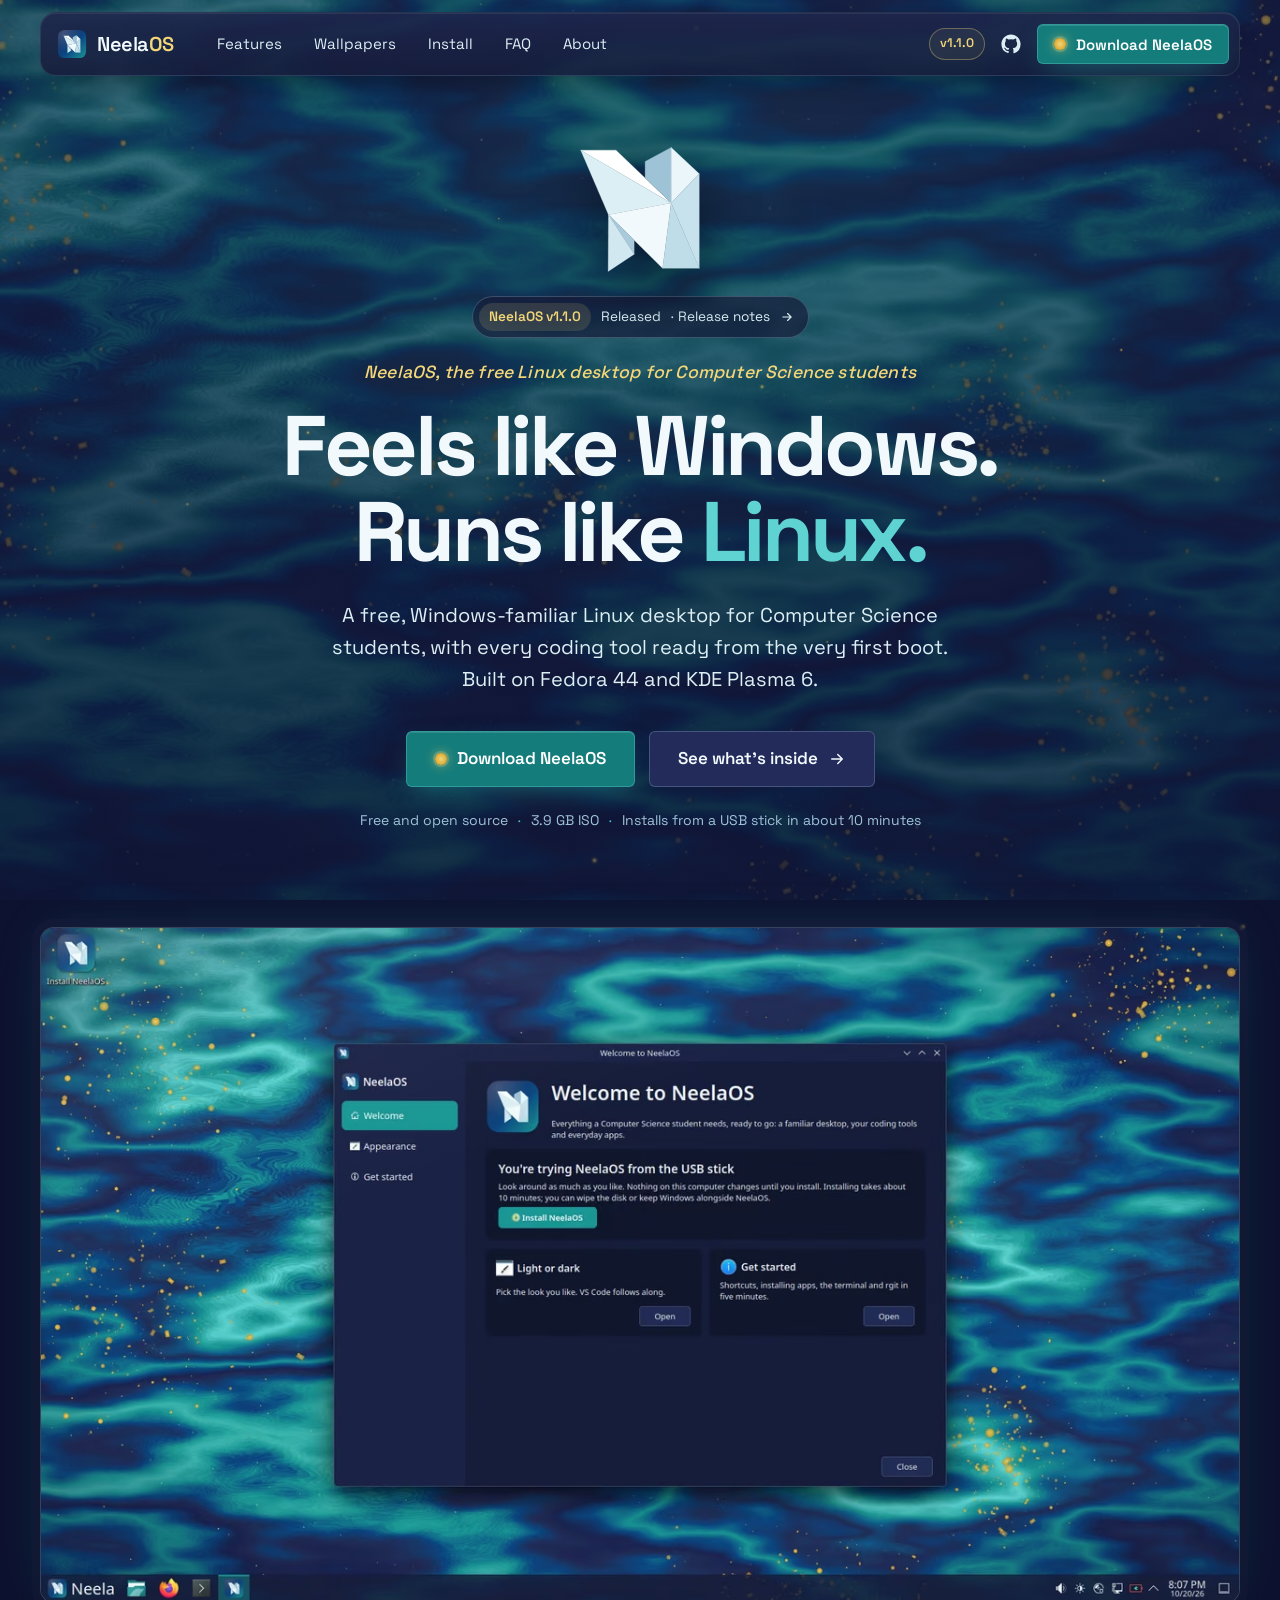
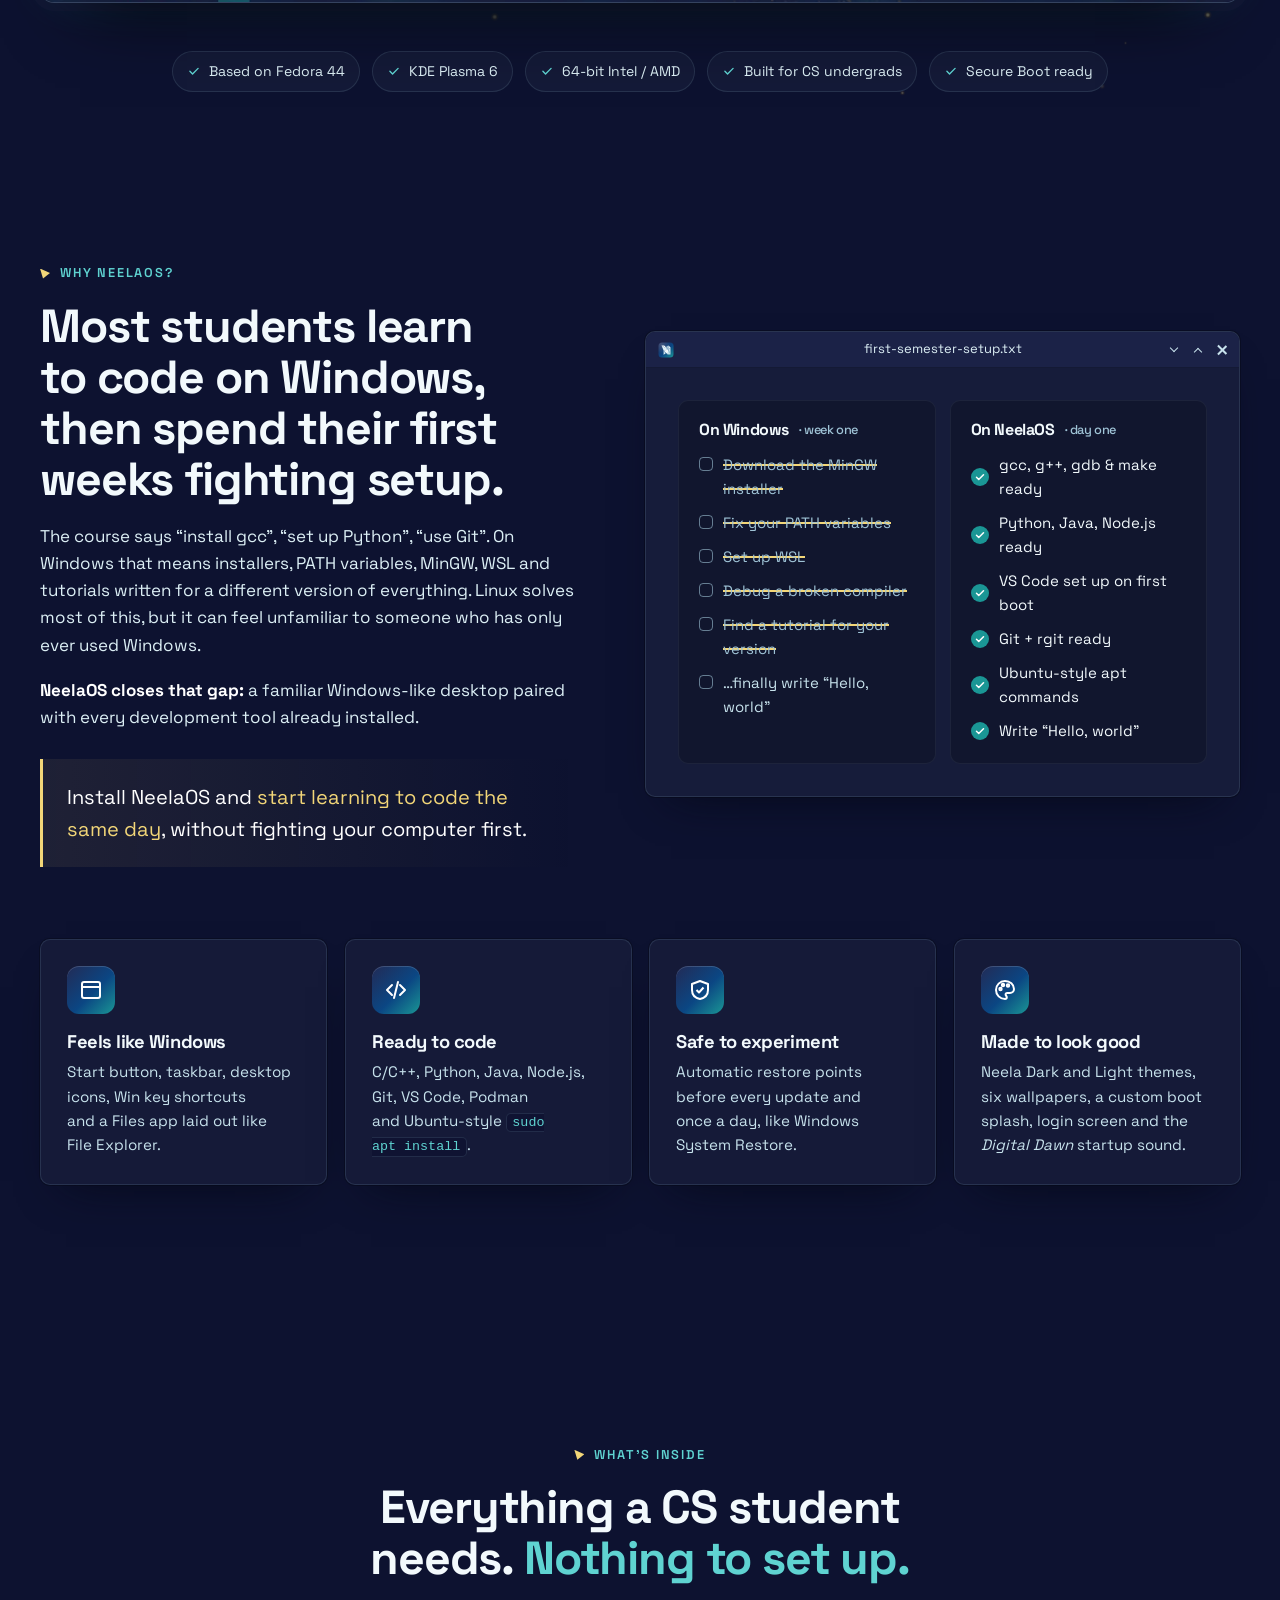
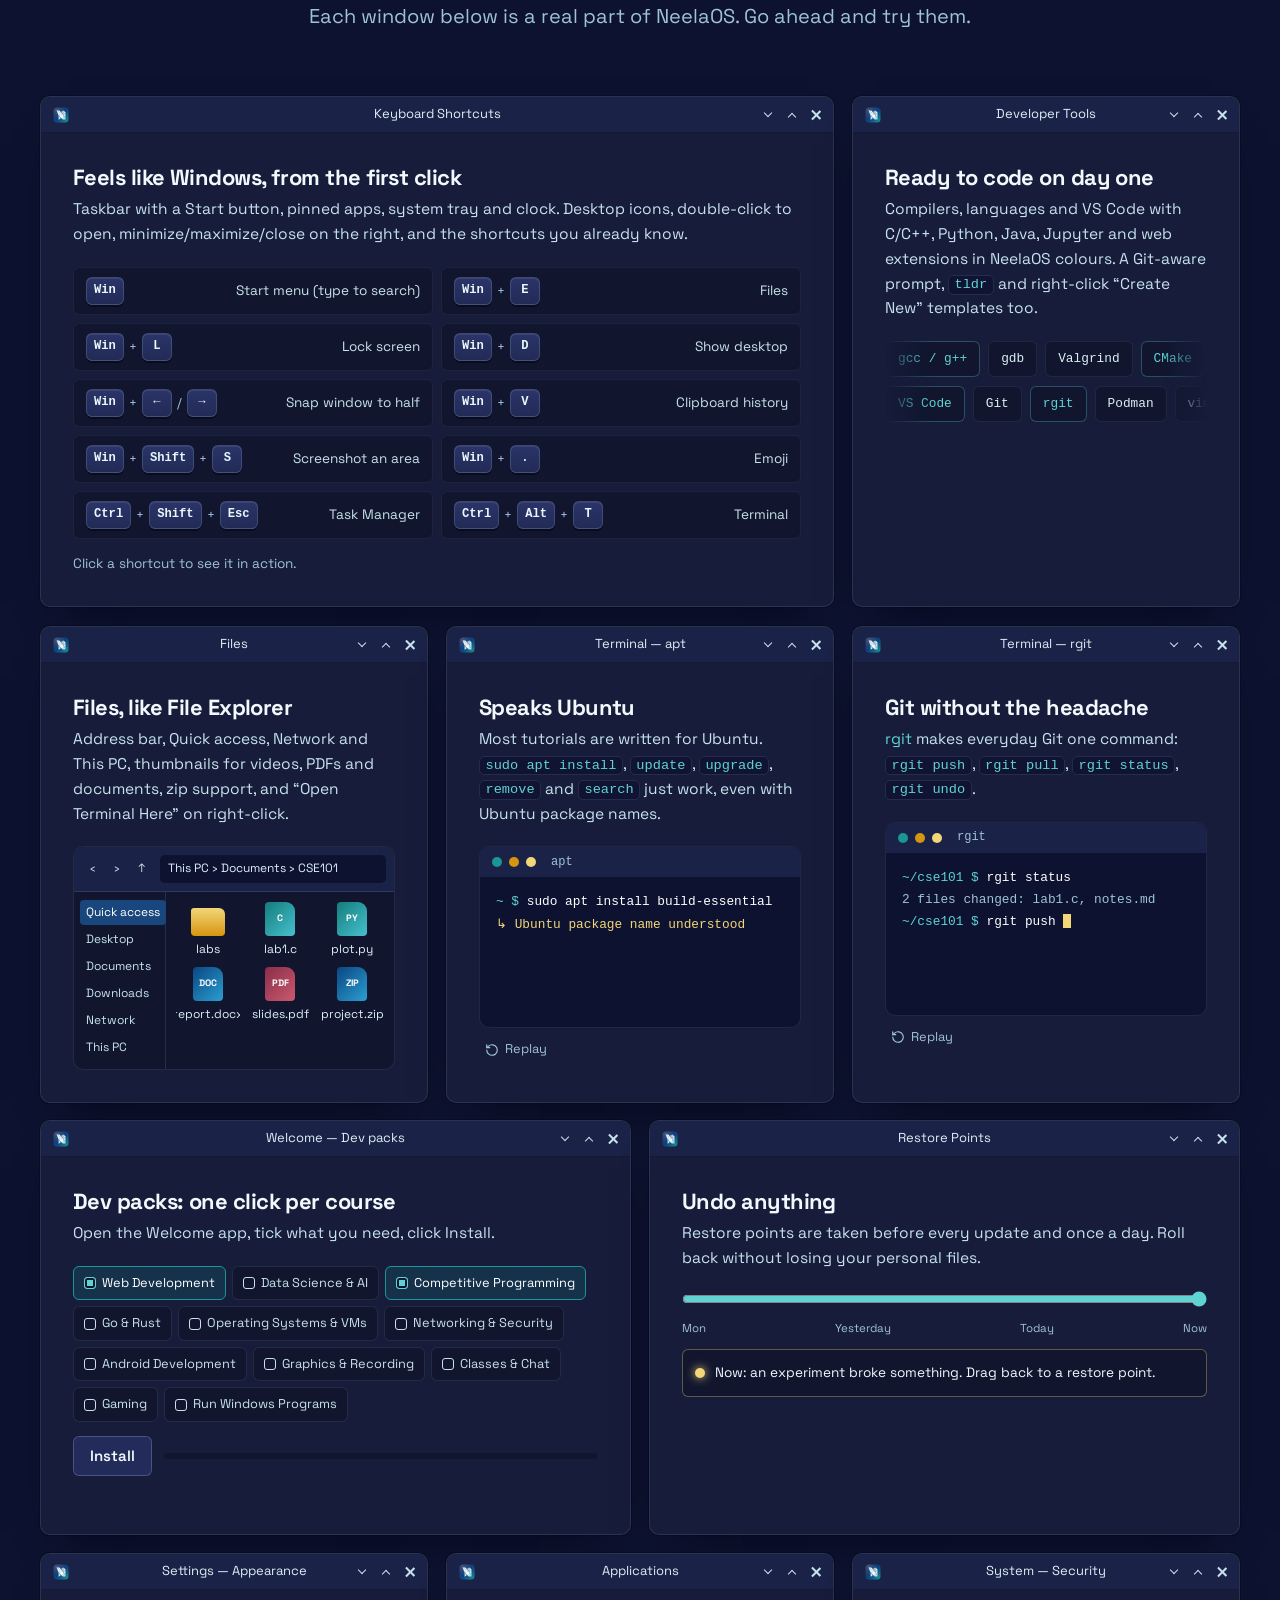
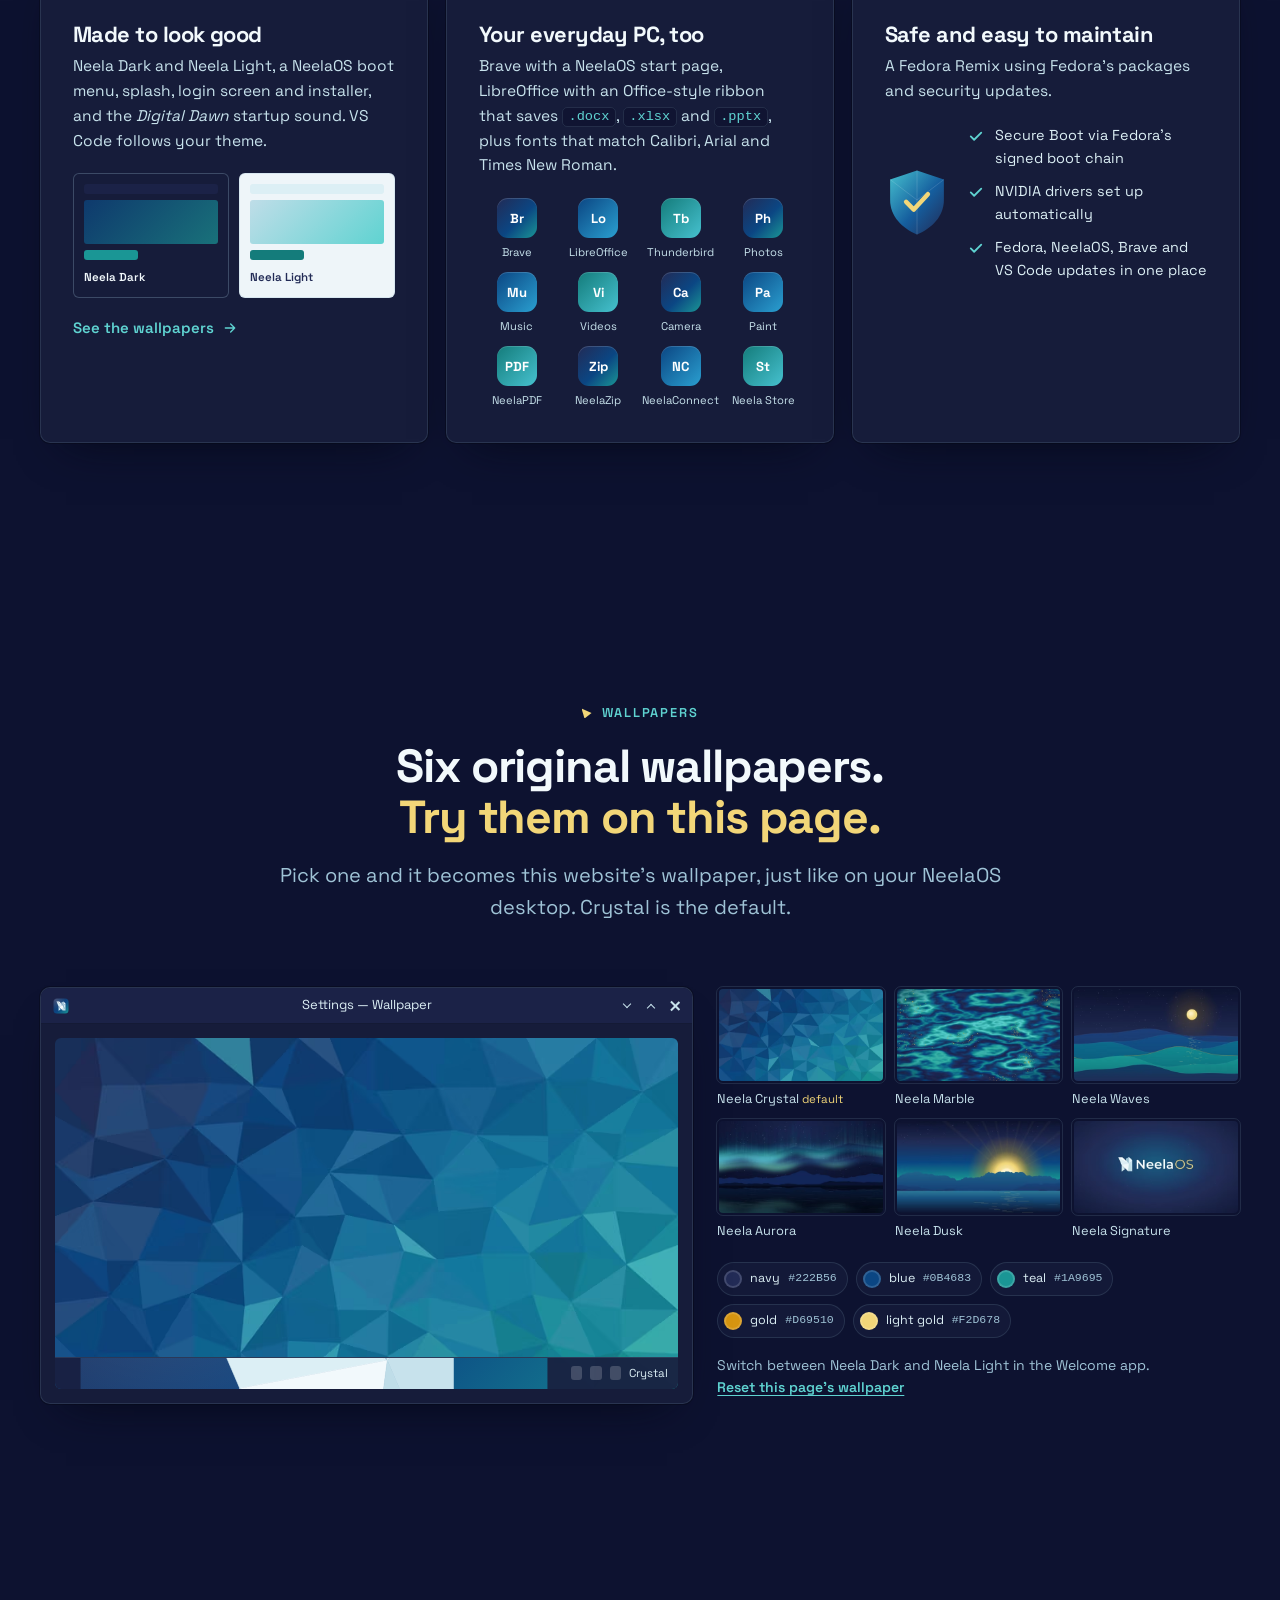
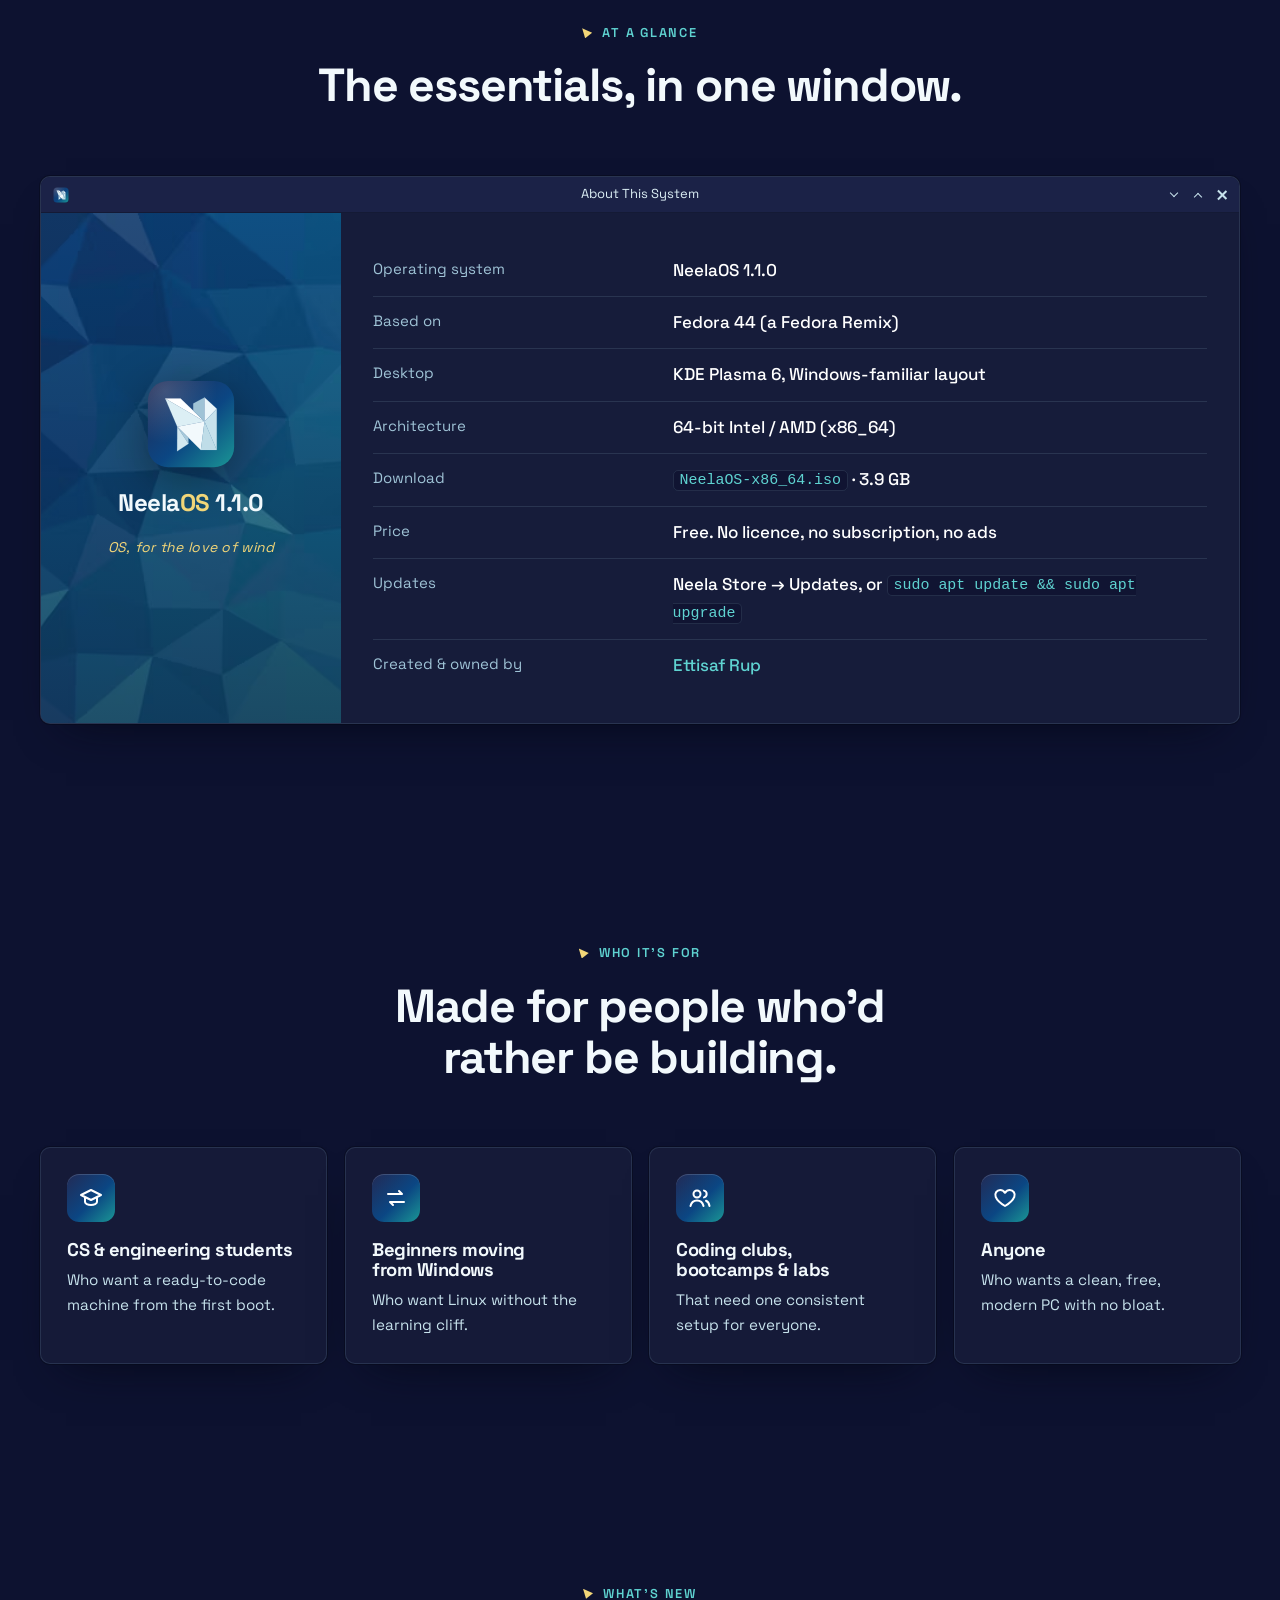
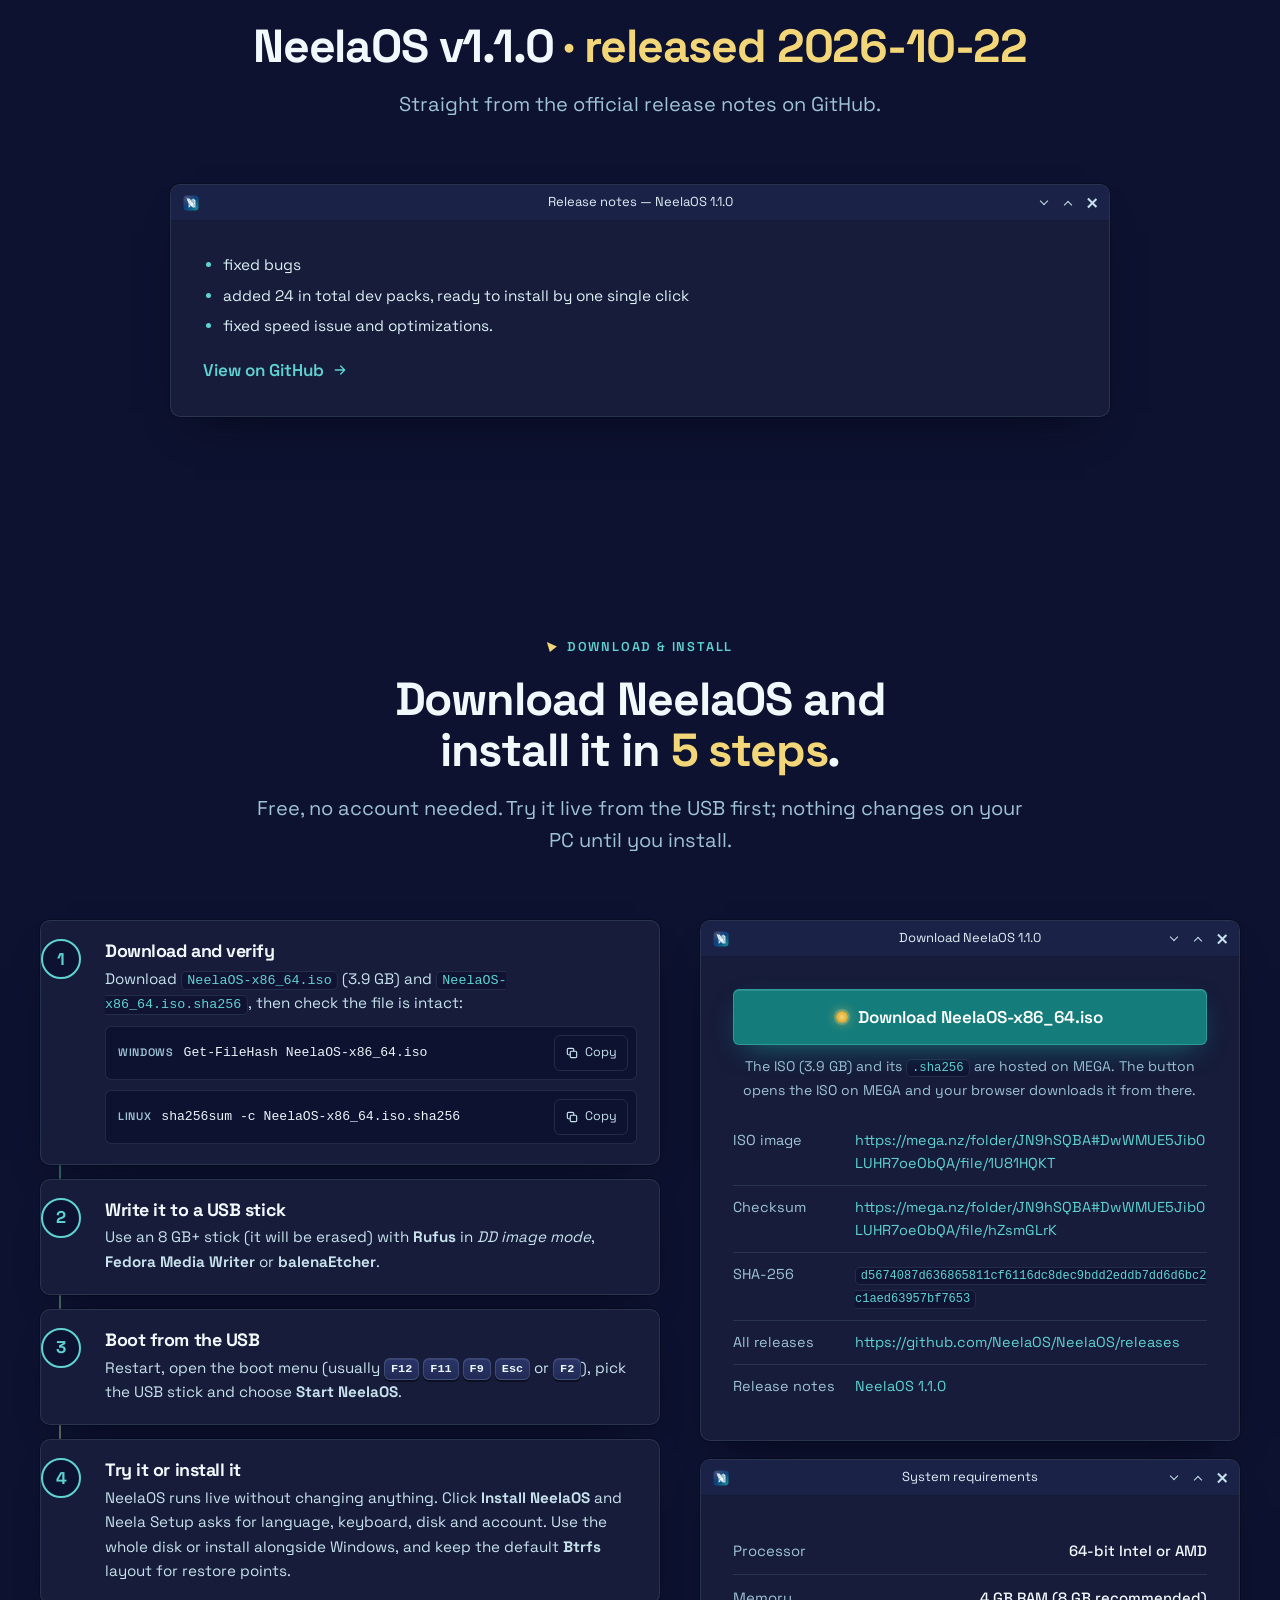
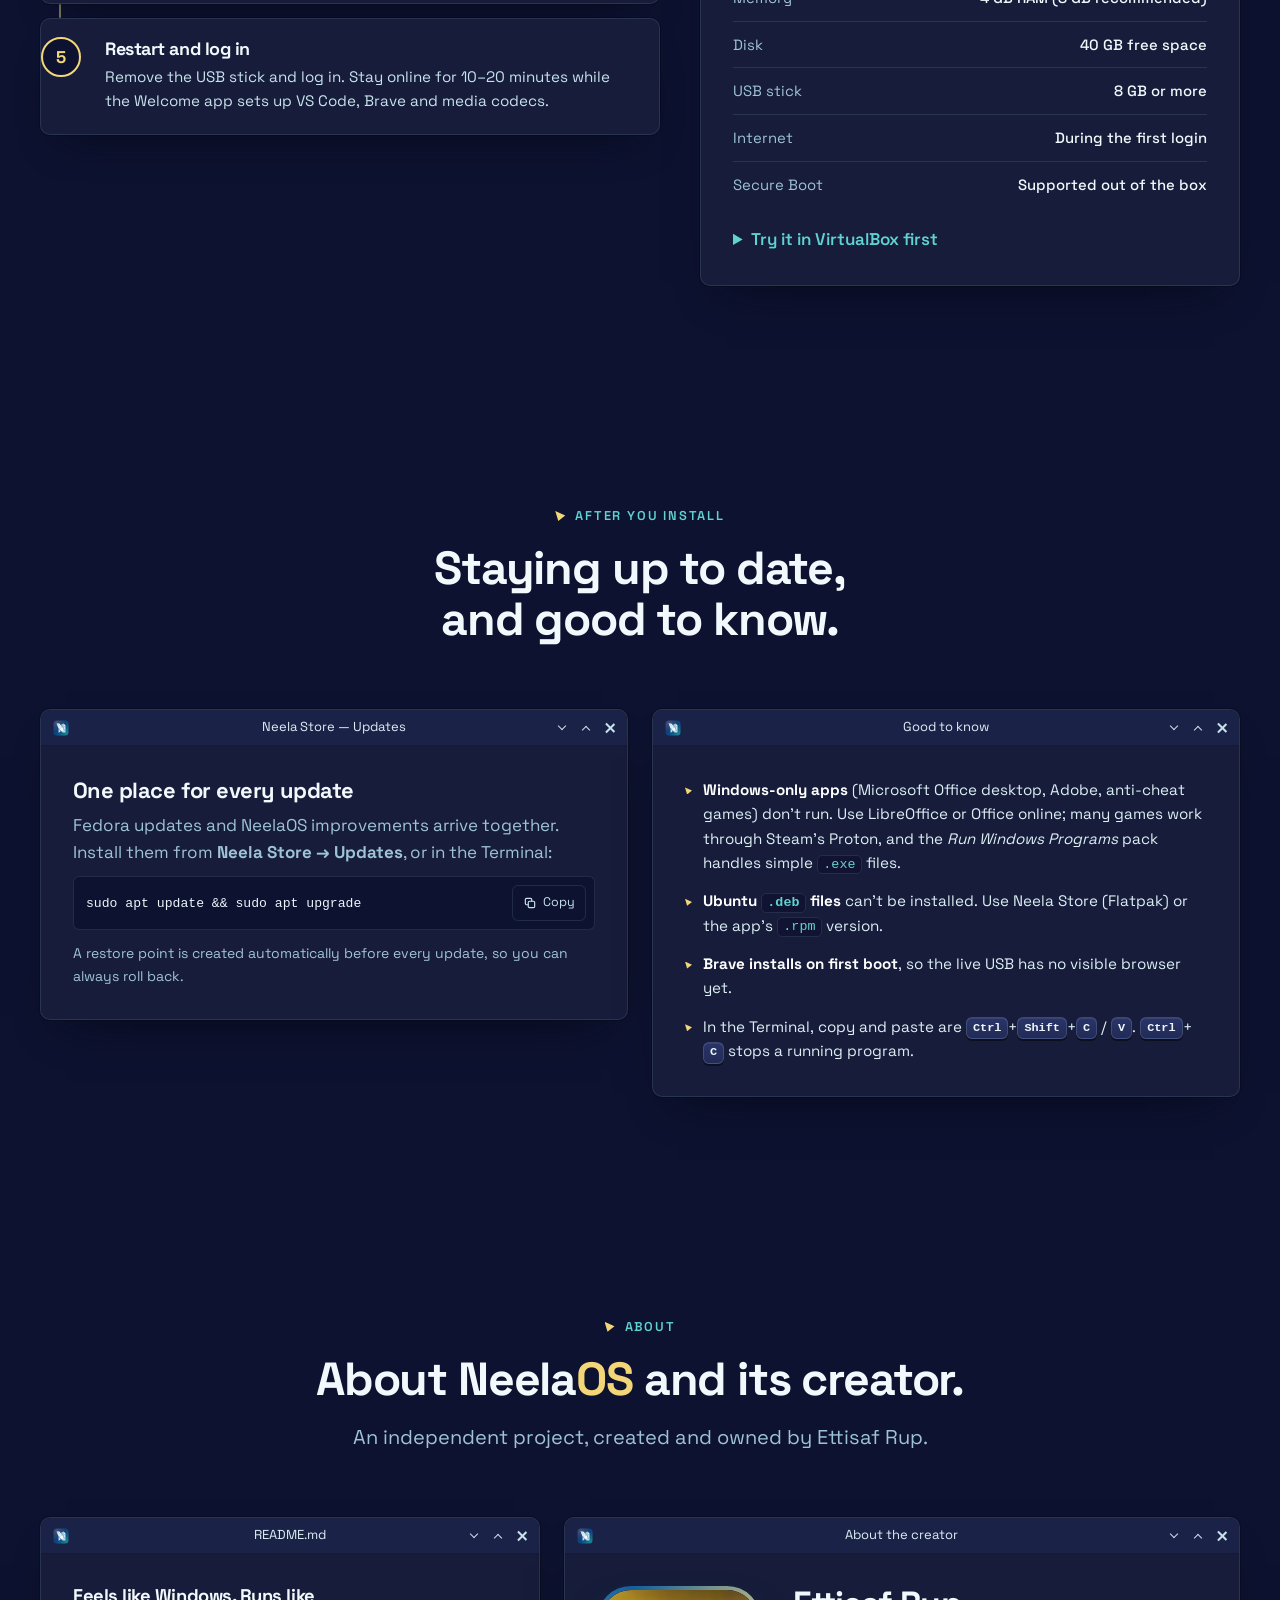
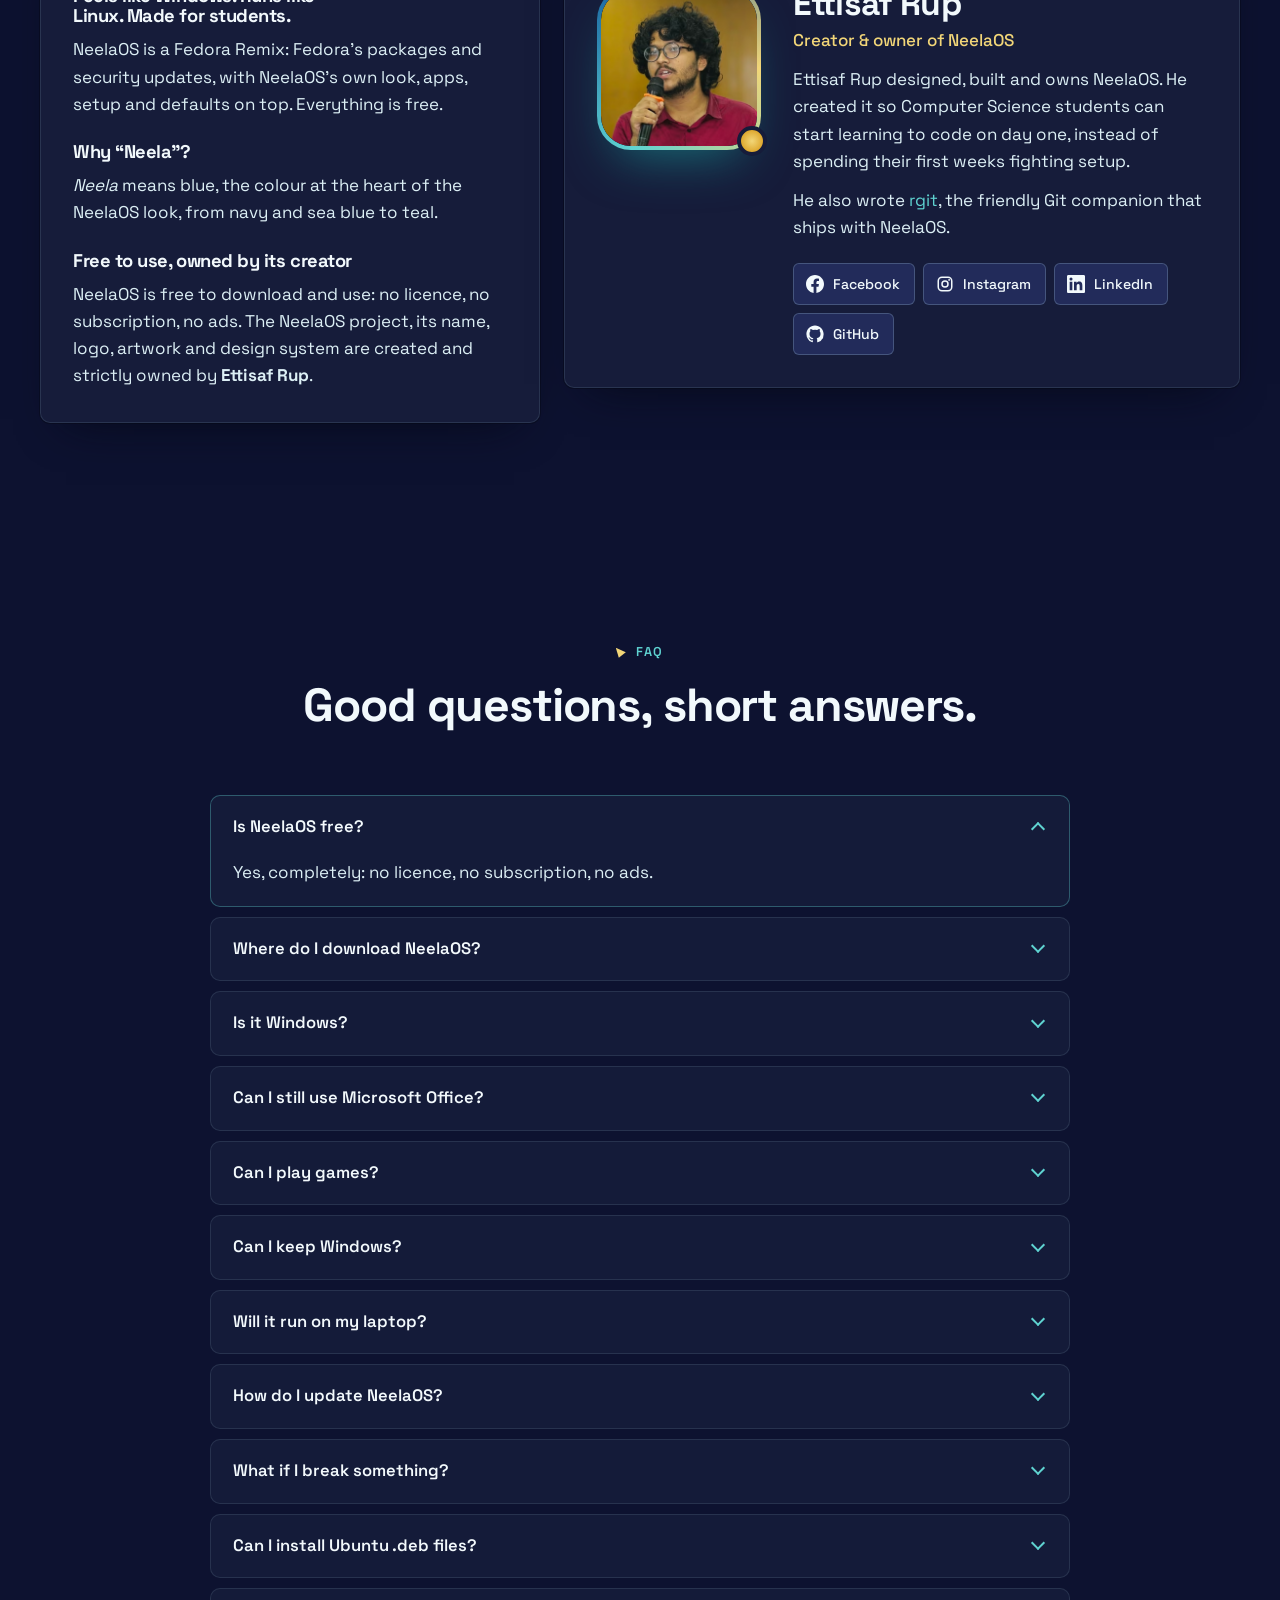
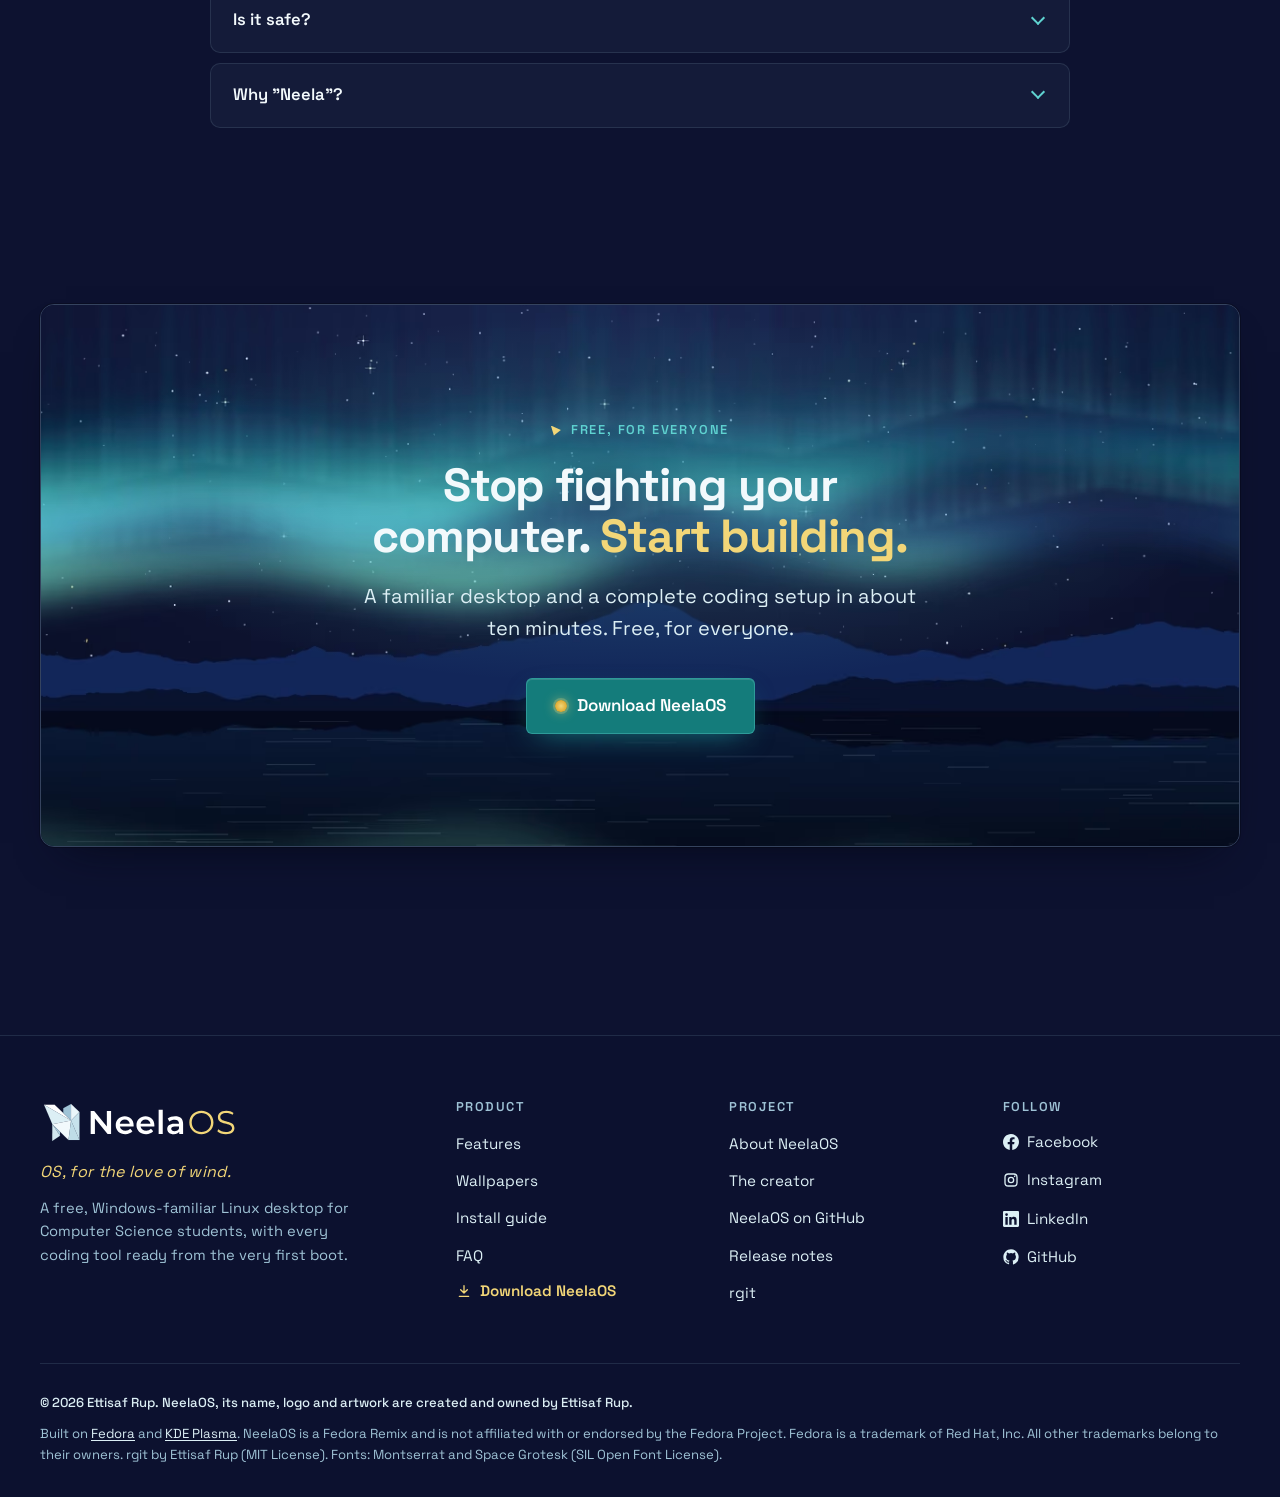
==== commit 8138ad74: "update: fix" ====
--- a/index.html
+++ b/index.html
@@ -11,6 +11,7 @@
 <link rel="canonical" href="https://neelaos.github.io/">
 <meta name="theme-color" content="#181E3E">
 <meta name="color-scheme" content="dark">
+
 
 <meta property="og:type" content="website">
 <meta property="og:site_name" content="NeelaOS">
@@ -34,10 +35,10 @@
 <link rel="sitemap" type="application/xml" href="sitemap.xml">
 <link rel="preload" href="fonts/SpaceGrotesk.woff2" as="font" type="font/woff2" crossorigin>
 <link rel="preload" as="image" type="image/avif" imagesrcset="img/wp-marble-768.avif 768w, img/wp-marble-1280.avif 1280w, img/wp-marble-1920.avif 1920w" imagesizes="100vw" fetchpriority="high">
-<style>@font-face{font-family: "Space Grotesk";src: url("fonts/SpaceGrotesk.woff2") format("woff2");font-weight: 300 700;font-display: swap}:root{--navy-950: #0D1230;--card: #11162E;--win: #161C3A;--taskbar: #181E3E;--bar: #1B2247;--navy-800: #222B56;--btn: #222B5A;--active: #19467C;--blue-700: #0B4683;--blue-600: #155E9E;--sea-500: #2A9FD0;--teal-700: #147C7B;--teal-600: #1A9695;--teal-400: #46C1CF;--teal-300: #5FD3D1;--gold-300: #F2D678;--gold-600: #D69510;--ice-50: #F2F9FC;--ice-100: #EAF6FA;--ice-200: #DCEFF5;--ice-300: #C7E2EC;--ice-400: #9FC3D6;--bg: var(--navy-950);--text: var(--ice-50);--text-muted: var(--ice-400);--line: rgb(159 195 214 / .14);--line-strong: rgb(159 195 214 / .28);--primary: var(--teal-700);--primary-hover: #168786;--link: var(--teal-300);--grad-brand: linear-gradient(135deg,var(--navy-800) 0%,var(--blue-700) 55%,var(--teal-600) 100%);--grad-gold: radial-gradient(circle,var(--gold-300),var(--gold-600));--font: "Space Grotesk","Segoe UI",system-ui,-apple-system,sans-serif;--mono: ui-monospace,"Cascadia Code","JetBrains Mono","SFMono-Regular",Consolas,monospace;--fs-display: clamp(2.6rem,1.6rem + 4.6vw,5.4rem);--fs-h2: clamp(1.9rem,1.4rem + 2.2vw,2.9rem);--fs-h3: clamp(1.15rem,1.05rem + .4vw,1.4rem);--fs-lead: clamp(1.05rem,1rem + .35vw,1.25rem);--fs-body: 1.0625rem;--fs-small: .875rem;--r-sm: 6px;--r-md: 10px;--r-lg: 14px;--shadow-win: 0 22px 44px -26px rgb(4 7 22 / .95),0 0 0 1px rgb(0 0 0 / .25);--ease-out: cubic-bezier(.16,1,.3,1);--ease-in-out: cubic-bezier(.65,0,.35,1);--ease-spring: cubic-bezier(.34,1.56,.64,1);--t-fast: 150ms;--t-ui: 300ms;--t-reveal: 700ms;--nav-h: 64px;--dock-h: 0px;--wrap: 1200px;--gutter: 16px;color-scheme: dark}@media (min-width: 640px){:root{--gutter: 24px}}@media (min-width: 960px){:root{--gutter: 32px}}@media (max-width: 999px){:root{--nav-h: 58px;--dock-h: calc(66px + env(safe-area-inset-bottom))}}*,*::before,*::after{box-sizing: border-box}*{margin: 0}html{-webkit-text-size-adjust: 100%;scroll-padding-top: calc(var(--nav-h) + 28px)}@media (prefers-reduced-motion: no-preference){html{scroll-behavior: smooth}}html:has(dialog[open]){overflow: hidden}body{min-height: 100svh;padding-bottom: var(--dock-h);font-family: var(--font);font-size: var(--fs-body);line-height: 1.6;color: var(--text);background: var(--bg);-webkit-font-smoothing: antialiased;text-rendering: optimizeLegibility;overflow-x: clip}img,svg,picture,canvas{display: block;max-width: 100%}img{height: auto}a{color: inherit;text-decoration: none}button,input{font: inherit;color: inherit}button{cursor: pointer;background: none;border: 0}h1,h2,h3,h4{line-height: 1.1;letter-spacing: -.025em;font-weight: 700;text-wrap: balance}p{text-wrap: pretty}code,kbd,pre{font-family: var(--mono)}:not(pre)>code{font-size: .88em;padding: .1em .4em;border-radius: 5px;background: rgb(13 18 48 / .7);border: 1px solid var(--line);color: var(--teal-300);overflow-wrap: anywhere}::selection{background: var(--teal-600);color: #fff}:focus-visible{outline: 2px solid var(--gold-300);outline-offset: 3px;border-radius: 4px}[hidden]{display: none !important}.sr-only{position: absolute;width: 1px;height: 1px;padding: 0;margin: -1px;overflow: hidden;clip: rect(0 0 0 0);white-space: nowrap;border: 0}.skip{position: fixed;top: 8px;left: 8px;z-index: 300;padding: 10px 16px;background: var(--gold-300);color: var(--navy-950);font-weight: 600;border-radius: var(--r-sm);transform: translateY(-160%);transition: transform var(--t-ui) var(--ease-out)}.skip:focus{transform: none}.wrap{width: 100%;max-width: calc(var(--wrap) + var(--gutter) * 2);margin-inline: auto;padding-inline: var(--gutter)}.section{position: relative;padding-block: clamp(72px,10vw,136px)}.section--tight{padding-block: clamp(48px,7vw,88px)}.gold{color: var(--gold-300)}.teal{color: var(--teal-300)}.muted{color: var(--text-muted)}.small{font-size: var(--fs-small)}.center{text-align: center}.motive>*,.bento>*,.wp-layout>*,.install>*,.timeline>*,.install__side>*,.duo>*,.about-grid>*,.compare>*{min-width: 0}.text-btn{color: var(--teal-300);font-weight: 600;text-decoration: underline;text-underline-offset: 3px;padding: 0}.text-btn:hover{color: #fff}.desktop-bg{position: fixed;top: 0;left: 0;width: 100%;height: 100vh;height: 100lvh;z-index: -1;pointer-events: none;background: var(--navy-950);contain: strict;transform: translateZ(0)}.desktop-bg__pic{position: absolute;inset: 0;opacity: 0;transition: opacity .9s var(--ease-out)}.desktop-bg__pic.is-on{opacity: 1}.desktop-bg img{width: 100%;height: 100%;object-fit: cover}.desktop-bg::after{content: "";position: absolute;inset: 0;background: radial-gradient(ellipse 70% 55% at 50% 30%,rgb(26 150 149 / .16),transparent 70%),linear-gradient(180deg,rgb(13 18 48 / .45),rgb(13 18 48 / .7) 50%,rgb(13 18 48 / .8))}.eyebrow{display: inline-flex;align-items: center;gap: 10px;font-size: .8rem;font-weight: 600;letter-spacing: .14em;text-transform: uppercase;color: var(--teal-300)}.eyebrow::before{content: "";width: 10px;height: 10px;background: var(--gold-300);clip-path: polygon(0 0,100% 45%,30% 100%)}.head{max-width: 780px;margin-bottom: clamp(36px,5vw,64px)}.head.center{margin-inline: auto}.head h2{font-size: var(--fs-h2);margin-top: 14px}.head p{font-size: var(--fs-lead);color: var(--text-muted);margin-top: 16px}.lead{font-size: var(--fs-lead);color: var(--ice-200)}.btn{--mx: 0px;--my: 0px;--lift: 0px;position: relative;display: inline-flex;align-items: center;justify-content: center;gap: 10px;min-height: 48px;padding: 12px 22px;border-radius: var(--r-sm);font-weight: 600;font-size: 1rem;line-height: 1;white-space: nowrap;border: 1px solid transparent;transform: translate3d(var(--mx),calc(var(--my) - var(--lift)),0);transition: transform var(--t-ui) var(--ease-out),background-color var(--t-fast),border-color var(--t-fast),box-shadow var(--t-ui)}.btn svg{width: 18px;height: 18px;flex: none}.btn--primary{background: var(--primary);color: #fff;border-color: rgb(95 211 209 / .35);box-shadow: 0 10px 30px -12px rgb(26 150 149 / .8),inset 0 1px 0 rgb(255 255 255 / .12)}.btn--primary:hover{--lift: 2px;background: var(--primary-hover);box-shadow: 0 16px 40px -12px rgb(26 150 149 / .95),inset 0 1px 0 rgb(255 255 255 / .16)}.btn__spark{width: 12px;height: 12px;border-radius: 50%;flex: none;background: var(--grad-gold);box-shadow: 0 0 0 2px rgb(242 214 120 / .25),0 0 12px rgb(242 214 120 / .7)}.btn--ghost{background: var(--btn);border-color: var(--line-strong);color: var(--ice-50)}.btn--ghost:hover{--lift: 2px;border-color: var(--teal-300);background: #263166}.btn--sm{min-height: 40px;padding: 9px 16px;font-size: .9375rem}.btn--lg{min-height: 56px;padding: 16px 28px;font-size: 1.0625rem}.btn--block{width: 100%}.icon-btn{display: grid;place-items: center;width: 40px;height: 40px;flex: none;border-radius: var(--r-sm);color: var(--ice-200);transition: background-color var(--t-fast),color var(--t-fast)}.icon-btn:hover{background: rgb(255 255 255 / .08);color: #fff}.icon-btn svg{width: 20px;height: 20px}.link-arrow{display: inline-flex;align-items: center;gap: 8px;color: var(--link);font-weight: 600}.link-arrow svg{width: 16px;height: 16px;transition: transform var(--t-ui) var(--ease-out)}.link-arrow:hover svg{transform: translateX(4px)}.win{contain: layout paint;position: relative;display: flex;flex-direction: column;background: var(--win);border: 1px solid var(--line);border-radius: var(--r-md);box-shadow: var(--shadow-win);overflow: hidden}.win__bar{display: grid;grid-template-columns: 1fr auto 1fr;align-items: center;gap: 12px;height: 36px;padding: 0 12px;flex: none;background: var(--bar);border-bottom: 1px solid rgb(0 0 0 / .25);font-size: .8125rem;color: var(--ice-200);user-select: none}.win__bar img{width: 16px;height: 16px}.win__title{white-space: nowrap;overflow: hidden;text-overflow: ellipsis;text-align: center}.win__ctl{justify-self: end;display: flex;gap: 14px;color: var(--ice-300)}.win__ctl i{position: relative;width: 10px;height: 10px;display: block}.win__ctl i:nth-child(1)::before,.win__ctl i:nth-child(2)::before{content: "";position: absolute;left: 2px;width: 6px;height: 6px;border: solid currentColor;border-width: 0 1.5px 1.5px 0;transform: rotate(45deg)}.win__ctl i:nth-child(1)::before{top: 0}.win__ctl i:nth-child(2)::before{top: 4px;transform: rotate(-135deg)}.win__ctl i:nth-child(3)::before,.win__ctl i:nth-child(3)::after{content: "";position: absolute;left: 50%;top: -1px;width: 1.5px;height: 12px;background: currentColor;transform: translateX(-50%) rotate(45deg)}.win__ctl i:nth-child(3)::after{transform: translateX(-50%) rotate(-45deg)}.win__body{padding: clamp(20px,3vw,32px);flex: 1}.win__body>h3{font-size: var(--fs-h3)}.panel{background: var(--card);border: 1px solid rgb(159 195 214 / .08);border-radius: var(--r-md);padding: 20px}.topbar{position: fixed;z-index: 100;top: 0;left: 0;right: 0;padding: 12px var(--gutter) 0;pointer-events: none;transition: transform 420ms var(--ease-out)}.topbar__in{position: relative;pointer-events: auto;display: flex;align-items: center;gap: 10px;max-width: var(--wrap);height: var(--nav-h);margin: 0 auto;padding: 0 10px 0 14px;border-radius: 16px;border: 1px solid rgb(159 195 214 / .12);background: linear-gradient(180deg,rgb(30 38 76 / .9),rgb(22 28 58 / .88));box-shadow: 0 16px 36px -22px rgb(0 0 0 / .8),inset 0 1px 0 rgb(255 255 255 / .07);transition: background-color var(--t-ui),border-color var(--t-ui),height var(--t-ui) var(--ease-out);overflow: hidden}.topbar.is-solid .topbar__in{background: rgb(22 28 58 / .96);border-color: var(--line-strong)}.topbar.is-hidden{transform: translateY(calc(-100% - 16px))}.brand{display: flex;align-items: center;gap: 10px;height: 44px;padding: 0 8px 0 2px;border-radius: var(--r-sm);font-size: 1.25rem;font-weight: 600;letter-spacing: -.02em;flex: none}.brand img{width: 30px;height: 30px;transition: transform .6s var(--ease-spring)}.brand:hover img{transform: rotate(-8deg) scale(1.08)}.links{position: relative;display: none;align-items: center;height: 44px;margin-left: 10px}.links a{position: relative;z-index: 1;display: flex;align-items: center;height: 100%;padding: 0 16px;font-size: .9375rem;color: var(--ice-200);border-radius: 10px;transition: color var(--t-fast)}.links a:hover,.links a.is-active{color: #fff}.links__pill{position: absolute;top: 0;left: 0;height: 100%;width: var(--pw,0px);border-radius: 10px;background: var(--active);box-shadow: inset 0 0 0 1px rgb(95 211 209 / .22);transform: translateX(var(--px,0px));opacity: 0;transition: transform 420ms var(--ease-out),width 420ms var(--ease-out),opacity var(--t-ui)}.links__pill::after{content: "";position: absolute;left: 50%;bottom: 3px;width: 18px;height: 3px;margin-left: -9px;border-radius: 3px;background: var(--teal-300)}.links.has-pill .links__pill{opacity: 1}.topbar__end{margin-left: auto;display: flex;align-items: center;gap: 6px}.ver{display: none;padding: 5px 10px;border-radius: 999px;font-size: .78rem;font-weight: 600;color: var(--gold-300);border: 1px solid rgb(242 214 120 / .35);background: rgb(242 214 120 / .06);transition: background-color var(--t-fast)}.ver:hover{background: rgb(242 214 120 / .14)}.topbar__progress{position: absolute;left: 0;right: 0;bottom: 0;height: 2px;background: linear-gradient(90deg,var(--teal-600),var(--gold-300));transform-origin: left;transform: scaleX(var(--progress,0))}@supports (animation-timeline: scroll()){.topbar__progress{animation: progress linear both;animation-timeline: scroll(root)}@keyframes progress{from{transform: scaleX(0)}to{transform: scaleX(1)}}}@media (min-width: 1000px){.links{display: flex}.ver{display: inline-block}}@media (max-width: 999px){.topbar{padding: 0}.topbar__in{border-radius: 0;border-width: 0 0 1px;padding: 0 var(--gutter);background: rgb(24 30 62 / .94)}.topbar .icon-btn{display: none}}@media (max-width: 380px){.brand span{display: none}}.dock{position: fixed;z-index: 100;left: 0;right: 0;bottom: 0;display: grid;grid-template-columns: 1.15fr repeat(4,1fr);align-items: stretch;height: var(--dock-h);padding: 6px 6px env(safe-area-inset-bottom);background: rgb(24 30 62 / .97);border-top: 1px solid var(--line-strong);box-shadow: 0 -14px 30px -20px rgb(0 0 0 / .8)}.dock__start,.dock__item{position: relative;display: flex;flex-direction: column;align-items: center;justify-content: center;gap: 3px;border-radius: 12px;font-size: .7rem;font-weight: 500;color: var(--ice-300);transition: color var(--t-fast),background-color var(--t-fast),transform 200ms var(--ease-spring);-webkit-tap-highlight-color: transparent}.dock__item svg{width: 22px;height: 22px}.dock__item:active,.dock__start:active{transform: scale(.92)}.dock__item.is-active{color: #fff;background: rgb(25 70 124 / .7)}.dock__item::after{content: "";position: absolute;bottom: 2px;width: 16px;height: 3px;border-radius: 3px;background: var(--teal-300);transform: scaleX(0);transition: transform var(--t-ui) var(--ease-out)}.dock__item.is-active::after{transform: scaleX(1)}.dock__start{color: #fff}.dock__start img{width: 26px;height: 26px;transition: transform .5s var(--ease-spring)}.dock__start[aria-expanded="true"] img{transform: rotate(-12deg) scale(1.1)}@media (min-width: 1000px){.dock{display: none}}.startmenu{position: fixed;inset: auto 0 0;width: 100%;max-width: 560px;max-height: min(86svh,720px);margin: 0 auto;padding: 6px 18px calc(18px + env(safe-area-inset-bottom));overflow-y: auto;overscroll-behavior: contain;color: var(--text);background: rgb(22 28 58 / .98);border: 1px solid var(--line-strong);border-bottom: 0;border-radius: 22px 22px 0 0;box-shadow: 0 -30px 80px -20px rgb(0 0 0 / .8);transform: translateY(var(--drag,0px));transition: transform 380ms var(--ease-out),opacity 300ms,overlay 380ms allow-discrete,display 380ms allow-discrete}.startmenu[open]{opacity: 1}.startmenu:not([open]){transform: translateY(105%);opacity: 0}@starting-style{.startmenu[open]{transform: translateY(105%);opacity: 0}}.startmenu::backdrop{background: rgb(5 8 25 / .62);transition: background-color 300ms,overlay 300ms allow-discrete,display 300ms allow-discrete}@starting-style{.startmenu[open]::backdrop{background: rgb(5 8 25 / 0)}}.startmenu.is-dragging{transition: none}.startmenu__grab{display: grid;place-items: center;height: 26px;cursor: grab;touch-action: none}.startmenu__grab span{width: 44px;height: 5px;border-radius: 5px;background: var(--line-strong)}.startmenu__head{display: flex;align-items: center;gap: 12px;padding: 4px 0 16px;border-bottom: 1px solid var(--line);touch-action: none}.startmenu__head img{width: 40px;height: 40px}.startmenu__head div{flex: 1;display: grid}.startmenu__head strong{font-size: 1.1rem}.startmenu__head strong:focus{outline: none}.startmenu__head small{color: var(--ice-400);font-size: .8rem}.startmenu__label{font-size: .72rem;letter-spacing: .12em;text-transform: uppercase;color: var(--ice-400);margin: 16px 4px 10px}.startmenu__grid{display: grid;grid-template-columns: repeat(3,1fr);gap: 6px}.startmenu__grid a{display: flex;flex-direction: column;align-items: center;gap: 8px;padding: 12px 4px;border-radius: var(--r-md);font-size: .82rem;text-align: center;transition: background-color var(--t-fast)}.startmenu__grid a:hover,.startmenu__grid a.is-active{background: rgb(255 255 255 / .07)}.startmenu__grid .tile{width: 44px;height: 44px;border-radius: 12px;display: grid;place-items: center;background: var(--grad-brand);box-shadow: inset 0 1px 0 rgb(255 255 255 / .15)}.startmenu__grid .tile svg{width: 22px;height: 22px}.startmenu[open] .startmenu__grid a{animation: tile-in 420ms var(--ease-out) backwards}.startmenu__grid a:nth-child(2){animation-delay: 30ms}.startmenu__grid a:nth-child(3){animation-delay: 60ms}.startmenu__grid a:nth-child(4){animation-delay: 90ms}.startmenu__grid a:nth-child(5){animation-delay: 120ms}.startmenu__grid a:nth-child(6){animation-delay: 150ms}.startmenu__grid a:nth-child(7){animation-delay: 180ms}.startmenu__grid a:nth-child(8){animation-delay: 210ms}.startmenu__grid a:nth-child(9){animation-delay: 240ms}@keyframes tile-in{from{opacity: 0;transform: translateY(10px) scale(.94)}}.startmenu__social{display: flex;gap: 4px;flex-wrap: wrap}.startmenu__social .icon-btn{width: 46px;height: 46px;background: var(--btn);border: 1px solid var(--line)}.startmenu__dl{width: 100%;margin-top: 18px}.hero{position: relative;padding-top: calc(var(--nav-h) + clamp(56px,9vh,110px));padding-bottom: 40px;text-align: center;isolation: isolate}.hero__sparks{position: absolute;inset: 0;z-index: -1;width: 100%;height: 100%;pointer-events: none}.mark{width: clamp(84px,11vw,124px);margin: 0 auto 22px;overflow: visible;filter: drop-shadow(0 18px 30px rgb(0 0 0 / .45))}.mark polygon{fill: var(--c);stroke: var(--c);stroke-width: .8;stroke-linejoin: round;transform-box: fill-box;transform-origin: center;transition: transform .6s var(--ease-out)}.mark:hover polygon{transform: translate(var(--hx,0),var(--hy,0))}.js .hero .mark polygon{animation: facet-in 1.3s var(--ease-out) calc(var(--i) * 70ms + .1s) backwards}@keyframes facet-in{from{opacity: 0;transform: translate(var(--dx),var(--dy)) rotate(var(--r)) scale(.4)}}.release-pill{display: inline-flex;align-items: center;gap: 10px;padding: 6px 14px 6px 6px;border-radius: 999px;font-size: .85rem;color: var(--ice-200);background: rgb(22 28 58 / .7);border: 1px solid var(--line-strong);transition: border-color var(--t-fast),background-color var(--t-fast)}.release-pill b{white-space: nowrap;padding: 3px 10px;border-radius: 999px;background: rgb(242 214 120 / .14);color: var(--gold-300);font-weight: 600}.release-pill svg{width: 14px;height: 14px;transition: transform var(--t-ui) var(--ease-out)}.release-pill:hover{border-color: var(--teal-300)}@media (max-width: 420px){.release-pill__more{display: none}}.release-pill:hover svg{transform: translateX(3px)}.hero h1{font-size: var(--fs-display);letter-spacing: -.04em;margin-top: 22px;line-height: 1.02}.h1-kicker{display: block;margin-bottom: 18px;font-size: clamp(.95rem,.9rem + .3vw,1.1rem);font-weight: 500;letter-spacing: .01em;line-height: 1.4;color: var(--gold-300);font-style: italic}.hero h1 .w{display: inline-block;overflow: hidden;vertical-align: bottom;padding-bottom: .08em;margin-bottom: -.08em}.hero h1 .w>span{display: inline-block}.js .hero h1 .w>span{animation: rise 1s var(--ease-out) calc(var(--i) * 80ms + .45s) backwards}@keyframes rise{from{transform: translateY(105%)}}.hero .lead{max-width: 660px;margin: 24px auto 0}.hero__cta{display: flex;flex-wrap: wrap;justify-content: center;gap: 14px;margin-top: 36px}.fineprint{margin-top: 22px;font-size: var(--fs-small);color: var(--ice-400)}.fineprint span + span::before{content: "\00B7";margin: 0 10px;color: var(--teal-400)}.js .hero-fade{animation: fade-up .9s var(--ease-out) var(--delay,1s) backwards}@keyframes fade-up{from{opacity: 0;transform: translateY(16px)}}.shot-wrap{perspective: 1600px;margin-top: clamp(56px,8vw,96px)}.shot{position: relative;border-radius: var(--r-lg);overflow: hidden;border: 1px solid var(--line-strong);background: var(--navy-950);box-shadow: 0 40px 70px -40px rgb(0 0 0 / .9),0 0 0 8px rgb(22 28 58 / .6),0 0 50px -16px rgb(26 150 149 / .45);transform-origin: 50% 0}.shot img{width: 100%;aspect-ratio: 16 / 9;object-fit: cover}.shot::after{content: "";position: absolute;inset: 0;background: linear-gradient(160deg,rgb(255 255 255 / .07),transparent 35%);pointer-events: none}.js .shot{transform: rotateX(16deg) scale(.94);transition: transform 1.4s var(--ease-out)}.js .shot.is-in{transform: none}@supports (animation-timeline: view()){.js .shot{transition: none;animation: untilt linear both;animation-timeline: view();animation-range: entry 0% cover 42%}@keyframes untilt{from{transform: rotateX(18deg) scale(.92)}to{transform: none}}}.trust{display: flex;flex-wrap: wrap;justify-content: center;gap: 10px 12px;margin-top: 48px;padding: 0;list-style: none}.chip{display: inline-flex;align-items: center;gap: 8px;padding: 8px 14px;border-radius: 999px;background: rgb(22 28 58 / .75);border: 1px solid var(--line);font-size: .875rem;color: var(--ice-200)}.chip svg{width: 14px;height: 14px;color: var(--teal-300)}.motive{display: grid;gap: clamp(32px,5vw,64px);align-items: center}@media (min-width: 960px){.motive{grid-template-columns: 1fr 1.1fr}}.motive__text h2{font-size: var(--fs-h2);margin-top: 14px}.motive__text p{color: var(--ice-200);margin-top: 18px}.motive__text p strong{color: #fff}.compare{display: grid;gap: 14px}@media (min-width: 560px){.compare{grid-template-columns: 1fr 1fr}}.compare h3{font-size: 1rem;display: flex;align-items: center;gap: 10px;margin-bottom: 14px}.compare h3 small{font-weight: 500;color: var(--ice-400);font-size: .8rem}.compare ul{list-style: none;padding: 0;display: grid;gap: 10px;font-size: .9375rem}.compare li{display: flex;align-items: center;gap: 10px}.todo li{display: block;position: relative;padding-left: 24px;color: var(--ice-300)}.todo li .x{color: inherit;-webkit-box-decoration-break: clone;box-decoration-break: clone;background: linear-gradient(var(--gold-300),var(--gold-300)) no-repeat 0 55% / 0 2px;transition: background-size .6s var(--ease-out),color .6s;transition-delay: calc(var(--d,0) * 140ms + .3s)}.todo.is-in li .x,.no-js .todo li .x{background-size: 100% 2px;color: var(--ice-400)}.todo li::before{content: "";position: absolute;left: 0;top: .32em;width: 14px;height: 14px;border-radius: 4px;border: 1.5px solid var(--ice-400);opacity: .6}.done li::before{content: "";width: 18px;height: 18px;flex: none;border-radius: 50%;background: var(--teal-600) url("data:image/svg+xml,%3Csvg xmlns='http://www.w3.org/2000/svg' viewBox='0 0 24 24' fill='none' stroke='%23fff' stroke-width='3' stroke-linecap='round' stroke-linejoin='round'%3E%3Cpath d='M5 12.5l4.5 4.5L19 7.5'/%3E%3C/svg%3E") center / 12px no-repeat}.quote{margin-top: 28px;padding: 22px 24px;border-left: 3px solid var(--gold-300);border-radius: 0 var(--r-md) var(--r-md) 0;background: linear-gradient(90deg,rgb(242 214 120 / .08),transparent);font-size: var(--fs-lead);color: #fff}.pillars{margin-top: clamp(40px,6vw,72px)}.bento{display: grid;gap: 18px;grid-template-columns: 1fr}@media (min-width: 720px){.bento{grid-template-columns: repeat(2,1fr)}.b-keys{grid-column: span 2}}@media (min-width: 1040px){.bento{grid-template-columns: repeat(6,1fr)}.b-keys{grid-column: span 4}.b-code{grid-column: span 2}.b-files,.b-apt,.b-git{grid-column: span 2}.b-packs,.b-undo{grid-column: span 3}.b-look,.b-pc,.b-safe{grid-column: span 2}}.feat .win__body>p{color: var(--ice-300);margin-top: 8px;font-size: .97rem}.feat .demo{margin-top: 20px}.feat>.win__body>.link-arrow{margin-top: 18px;font-size: .9375rem}.feat{transition: border-color var(--t-ui)}.feat:hover{border-color: rgb(95 211 209 / .35)}.keys{display: grid;gap: 8px}@media (min-width: 560px){.keys{grid-template-columns: 1fr 1fr}}.combo{display: flex;align-items: center;justify-content: space-between;gap: 12px;width: 100%;padding: 9px 12px;border-radius: var(--r-sm);background: var(--card);border: 1px solid rgb(159 195 214 / .08);text-align: left;transition: border-color var(--t-fast),background-color var(--t-fast)}.combo:hover{border-color: var(--line-strong)}.combo__label{font-size: .85rem;color: var(--ice-300);text-align: right}.combo.is-match{border-color: var(--gold-300);background: rgb(242 214 120 / .07)}.combo.is-match .combo__label{color: var(--gold-300)}.caps{display: flex;gap: 5px;align-items: center;flex: none}.sep{color: var(--ice-400);font-size: .8rem}kbd,.cap{display: inline-grid;place-items: center;min-width: 30px;height: 28px;padding: 0 7px;font-size: .76rem;font-weight: 600;color: var(--ice-100);background: linear-gradient(180deg,#2A3468,var(--navy-800));border: 1px solid rgb(159 195 214 / .2);border-radius: 6px;box-shadow: 0 2px 0 rgb(0 0 0 / .45),inset 0 1px 0 rgb(255 255 255 / .08);transition: transform 90ms,background 90ms,color 90ms,box-shadow 90ms}.cap.is-down{transform: translateY(2px);color: var(--navy-950);background: linear-gradient(180deg,var(--gold-300),#E4BD4A);box-shadow: 0 0 0 rgb(0 0 0 / .45),0 0 18px rgb(242 214 120 / .5)}p kbd,li kbd{height: 22px;min-width: 0;padding: 0 6px;vertical-align: 1px;font-size: .74rem}.keys-hint{margin-top: 14px;font-size: .85rem;color: var(--ice-400);min-height: 1.4em}.keys-hint b{color: var(--gold-300);font-weight: 600}.marquee{--gap: 8px;position: relative;display: grid;gap: var(--gap);overflow: hidden}.marquee::before,.marquee::after{content: "";position: absolute;z-index: 1;top: 0;bottom: 0;width: 14%;pointer-events: none}.marquee::before{left: 0;background: linear-gradient(90deg,var(--win),transparent)}.marquee::after{right: 0;background: linear-gradient(-90deg,var(--win),transparent)}.marquee__row{display: flex;gap: var(--gap);width: max-content;animation: marquee 34s linear infinite;will-change: transform}.marquee__row:nth-child(2){animation-direction: reverse;animation-duration: 40s}.marquee:hover .marquee__row{animation-play-state: paused}@keyframes marquee{to{transform: translateX(calc(-50% - var(--gap) / 2))}}.marquee__set{display: flex;gap: var(--gap)}.lang{padding: 7px 12px;border-radius: var(--r-sm);background: var(--card);border: 1px solid rgb(159 195 214 / .1);font-family: var(--mono);font-size: .8rem;color: var(--ice-200);white-space: nowrap}.lang--hl{color: var(--teal-300);border-color: rgb(95 211 209 / .3)}.files{border-radius: var(--r-md);overflow: hidden;border: 1px solid rgb(159 195 214 / .12);background: var(--card);font-size: .75rem}.files__bar{display: flex;align-items: center;gap: 8px;padding: 8px;background: var(--bar);border-bottom: 1px solid var(--line)}.files__nav{display: flex;gap: 2px;color: var(--ice-300)}.files__nav i{display: grid;place-items: center;width: 22px;height: 22px;font-style: normal;border-radius: 4px}.files__addr{flex: 1;min-width: 0;padding: 4px 8px;border-radius: 5px;background: var(--navy-950);color: var(--ice-200);white-space: nowrap;overflow: hidden;text-overflow: ellipsis}.files__main{display: grid;grid-template-columns: 92px 1fr;min-height: 132px}.files__side{list-style: none;padding: 8px 6px;border-right: 1px solid var(--line);color: var(--ice-300);display: grid;align-content: start;gap: 2px}.files__side li{padding: 3px 6px;border-radius: 4px;white-space: nowrap}.files__side li.is-on{background: var(--active);color: #fff}.files__grid{display: grid;grid-template-columns: repeat(3,1fr);gap: 8px;padding: 10px;align-content: start}.files__grid span{display: flex;flex-direction: column;align-items: center;gap: 4px;color: var(--ice-200);text-align: center;overflow: hidden;text-overflow: ellipsis}.files__grid span::before{content: attr(data-t);display: grid;place-items: center;width: 30px;height: 34px;border-radius: 4px 9px 4px 4px;font-size: .58rem;font-weight: 700;text-transform: uppercase;color: #fff;background: linear-gradient(135deg,var(--blue-700),var(--sea-500))}.files__grid span[data-t="dir"]::before{content: "";width: 34px;height: 28px;margin-top: 6px;border-radius: 3px 6px 4px 4px;background: linear-gradient(180deg,var(--gold-300),var(--gold-600))}.files__grid span[data-t="py"]::before,.files__grid span[data-t="c"]::before{background: linear-gradient(135deg,var(--teal-700),var(--teal-400))}.files__grid span[data-t="pdf"]::before{background: linear-gradient(135deg,#8a2d4a,#c95a6e)}.term{border-radius: var(--r-md);overflow: hidden;background: var(--navy-950);border: 1px solid rgb(159 195 214 / .12)}.term__bar{display: flex;align-items: center;gap: 7px;height: 30px;padding: 0 12px;background: var(--bar)}.term__bar i{width: 10px;height: 10px;border-radius: 50%;background: var(--teal-600)}.term__bar i:nth-child(2){background: var(--gold-600)}.term__bar i:nth-child(3){background: var(--gold-300)}.term__bar span{margin-left: 8px;font-family: var(--mono);font-size: .75rem;color: var(--ice-400)}.term__body{padding: 14px 16px;min-height: 150px;font-family: var(--mono);font-size: .8rem;line-height: 1.75;overflow-x: auto}.term__body p{white-space: pre}.t-cmd::before{content: attr(data-prompt) " ";color: var(--teal-300)}.t-cmd{color: #fff}.t-out{color: var(--ice-400)}.t-ok{color: var(--teal-300)}.t-gold{color: var(--gold-300)}.caret{display: inline-block;width: .6em;height: 1.1em;vertical-align: -.2em;background: var(--gold-300);animation: blink 1s steps(1) infinite}@keyframes blink{50%{opacity: 0}}.term__replay{margin-top: 10px;font-size: .8rem;color: var(--ice-400);display: inline-flex;gap: 6px;align-items: center}.term__replay:hover{color: var(--teal-300)}.term__replay svg{width: 14px;height: 14px}.packs{display: flex;flex-wrap: wrap;gap: 6px}.pack input{position: absolute;opacity: 0;pointer-events: none}.pack span{display: inline-flex;align-items: center;gap: 6px;padding: 6px 10px;border-radius: var(--r-sm);font-size: .8rem;background: var(--card);border: 1px solid rgb(159 195 214 / .12);color: var(--ice-300);transition: background-color var(--t-fast),border-color var(--t-fast),color var(--t-fast)}.pack span::before{content: "";width: 12px;height: 12px;border-radius: 3px;border: 1.5px solid currentColor;transition: background-color var(--t-fast)}.pack input:checked + span{background: rgb(26 150 149 / .18);border-color: var(--teal-600);color: #fff}.pack input:checked + span::before{background: var(--teal-300);border-color: var(--teal-300);box-shadow: inset 0 0 0 2px var(--card)}.pack input:focus-visible + span{outline: 2px solid var(--gold-300);outline-offset: 2px}.packs-foot{display: flex;align-items: center;gap: 12px;margin-top: 14px}.progress{flex: 1;height: 6px;border-radius: 6px;background: var(--card);overflow: hidden}.progress i{display: block;height: 100%;background: linear-gradient(90deg,var(--teal-600),var(--teal-300));transform: scaleX(0);transform-origin: left}.progress.is-run i{transform: scaleX(1);transition: transform 1.8s var(--ease-in-out)}.packs-status{margin-top: 8px;font-size: .82rem;color: var(--ice-400);min-height: 1.4em}.restore{display: grid;gap: 12px}.restore input[type="range"]{width: 100%;accent-color: var(--teal-300)}.restore__labels{display: flex;justify-content: space-between;font-size: .72rem;color: var(--ice-400)}.state{display: flex;align-items: center;gap: 10px;padding: 12px;border-radius: var(--r-sm);background: var(--card);border: 1px solid rgb(242 214 120 / .35);font-size: .85rem;transition: border-color var(--t-ui)}.state::before{content: "";width: 10px;height: 10px;border-radius: 50%;background: var(--gold-300);box-shadow: 0 0 10px var(--gold-300);flex: none;transition: background-color var(--t-ui),box-shadow var(--t-ui)}.state.is-ok{border-color: rgb(95 211 209 / .35)}.state.is-ok::before{background: var(--teal-300);box-shadow: 0 0 10px var(--teal-300)}.themes{display: grid;grid-template-columns: 1fr 1fr;gap: 10px}.theme{position: relative;border-radius: var(--r-sm);padding: 10px;display: grid;grid-template-rows: 10px 44px 10px auto;gap: 6px;border: 1px solid var(--line-strong);overflow: hidden}.theme i{display: block;border-radius: 3px}.theme span{margin-top: 2px;font-size: .72rem;font-weight: 600}.theme--dark{background: #161C3A}.theme--dark i:nth-child(1){background: #1B2247}.theme--dark i:nth-child(2){background: linear-gradient(135deg,#0B4683,#1A9695);opacity: .7}.theme--dark i:nth-child(3){width: 40%;background: #1A9695}.theme--light{background: #EEF5F9;color: #222B56}.theme--light i:nth-child(1){background: #DCEFF5}.theme--light i:nth-child(2){background: linear-gradient(135deg,#BFDDE8,#5FD3D1)}.theme--light i:nth-child(3){width: 40%;background: #147C7B}.apps{display: grid;grid-template-columns: repeat(4,1fr);gap: 10px 6px}.app{display: flex;flex-direction: column;align-items: center;gap: 6px;font-size: .7rem;color: var(--ice-300);text-align: center}.app i{width: 40px;height: 40px;border-radius: 11px;display: grid;place-items: center;font-style: normal;font-weight: 700;font-size: .82rem;color: #fff;background: var(--grad-brand);box-shadow: inset 0 1px 0 rgb(255 255 255 / .15);transition: transform var(--t-ui) var(--ease-spring)}.app:hover i{transform: translateY(-4px)}.app:nth-child(3n+2) i{background: linear-gradient(135deg,var(--blue-700),var(--sea-500))}.app:nth-child(3n) i{background: linear-gradient(135deg,var(--teal-700),var(--teal-400))}.checks{list-style: none;padding: 0;display: grid;gap: 10px}.checks li{display: flex;gap: 10px;align-items: flex-start;font-size: .9rem;color: var(--ice-200)}.checks li svg{width: 18px;height: 18px;flex: none;margin-top: 3px;color: var(--teal-300)}.safe-wrap{display: grid;grid-template-columns: auto 1fr;gap: 18px;align-items: center}.shield{width: 64px}.wp-layout{display: grid;gap: 24px;align-items: start}@media (min-width: 1040px){.wp-layout{grid-template-columns: 1.25fr 1fr}}.wp-preview .win__body{padding: 14px}.screen{position: relative;aspect-ratio: 16 / 9;border-radius: var(--r-sm);overflow: hidden;background: var(--navy-950)}.screen picture,.screen img{width: 100%;height: 100%;object-fit: cover}.screen img{transition: opacity .5s var(--ease-out)}.screen.is-swapping img{opacity: .35}.screen__taskbar{position: absolute;left: 0;right: 0;bottom: 0;height: 9%;min-height: 22px;display: flex;align-items: center;gap: 8px;padding: 0 10px;background: rgb(24 30 62 / .92);border-top: 1px solid var(--line)}.screen__taskbar i{width: 14px;height: 14px;border-radius: 3px;background: rgb(255 255 255 / .18)}.screen__taskbar span{margin-left: auto;font-size: .72rem;color: var(--ice-200)}.wp-grid{display: grid;grid-template-columns: repeat(3,1fr);gap: 10px;border: 0;padding: 0;min-width: 0}@media (max-width: 480px){.wp-grid{grid-template-columns: repeat(2,1fr)}}.wp{position: relative;display: grid;gap: 6px;cursor: pointer}.wp input{position: absolute;opacity: 0;pointer-events: none}.wp picture{border-radius: var(--r-sm);overflow: hidden;border: 2px solid transparent;outline: 1px solid var(--line);transition: border-color var(--t-fast),transform var(--t-ui) var(--ease-out)}.wp img{width: 100%;aspect-ratio: 16 / 9;object-fit: cover}.wp span{font-size: .8rem;color: var(--ice-300)}.wp small{color: var(--gold-300);font-size: .72rem}.wp:hover picture{transform: translateY(-3px)}.wp input:checked ~ picture{border-color: var(--teal-300);box-shadow: 0 10px 30px -12px rgb(95 211 209 / .6)}.wp input:checked ~ span{color: #fff;font-weight: 600}.wp input:focus-visible ~ picture{outline: 2px solid var(--gold-300);outline-offset: 2px}.palette{display: flex;flex-wrap: wrap;gap: 8px;margin-top: 20px}.palette span{display: inline-flex;align-items: center;gap: 8px;padding: 6px 10px 6px 6px;border-radius: 999px;font-size: .78rem;color: var(--ice-200);background: rgb(22 28 58 / .85);border: 1px solid var(--line)}.palette span::before{content: "";width: 18px;height: 18px;border-radius: 50%;background: var(--s);border: 2px solid rgb(255 255 255 / .15)}.palette code{font-size: .72rem;padding: 0;background: none;border: 0;color: var(--ice-400)}.wp-side>p{margin-top: 16px}.sysinfo .win__body{display: grid;padding: 0}@media (min-width: 860px){.sysinfo .win__body{grid-template-columns: 300px 1fr}}.sysinfo__brand{position: relative;display: grid;place-items: center;align-content: center;gap: 14px;padding: 40px 24px;text-align: center;overflow: hidden}.sysinfo__brand picture,.sysinfo__brand picture img{position: absolute;inset: 0;width: 100%;height: 100%;object-fit: cover}.sysinfo__brand::after{content: "";position: absolute;inset: 0;background: linear-gradient(180deg,rgb(13 18 48 / .1),rgb(13 18 48 / .55))}.sysinfo__brand>*:not(picture){position: relative;z-index: 1}.sysinfo__brand img.logo{width: 92px;filter: drop-shadow(0 12px 24px rgb(0 0 0 / .4))}.sysinfo__brand strong{font-size: 1.5rem;letter-spacing: -.02em}.sysinfo dl{display: grid;padding: clamp(20px,3vw,32px)}.sysinfo dl>div{display: grid;grid-template-columns: minmax(110px,34%) 1fr;gap: 16px;padding: 12px 0;border-bottom: 1px solid var(--line)}.sysinfo dl>div:last-child{border-bottom: 0}.sysinfo dt{color: var(--ice-400);font-size: .9375rem}.sysinfo dd{color: #fff;font-weight: 500}.tagline{font-style: italic;letter-spacing: .02em;color: var(--gold-300)}.cards{display: grid;gap: 18px}@media (min-width: 640px){.cards{grid-template-columns: repeat(2,1fr)}}@media (min-width: 1040px){.cards--4{grid-template-columns: repeat(4,1fr)}}.card{contain: layout paint;position: relative;padding: 26px;border-radius: var(--r-md);background: rgb(22 28 58 / .92);border: 1px solid var(--line);box-shadow: var(--shadow-win);transition: transform var(--t-ui) var(--ease-out),border-color var(--t-ui)}.card:hover{transform: translateY(-4px);border-color: rgb(95 211 209 / .35)}.card h3{font-size: 1.15rem;margin-top: 18px}.card p{color: var(--ice-300);margin-top: 8px;font-size: .95rem}.facet-ico{width: 48px;height: 48px;border-radius: 12px;display: grid;place-items: center;background: var(--grad-brand);box-shadow: inset 0 1px 0 rgb(255 255 255 / .15)}.facet-ico svg{width: 24px;height: 24px;color: #fff}.notice{display: flex;gap: 12px;align-items: flex-start;max-width: 860px;margin: 0 auto 32px;padding: 16px 20px;border-radius: var(--r-md);background: rgb(242 214 120 / .08);border: 1px solid rgb(242 214 120 / .35);color: var(--ice-100)}.notice__dot{position: relative;width: 10px;height: 10px;margin-top: .5em;flex: none;border-radius: 50%;background: var(--gold-300)}.notice__dot::after{content: "";position: absolute;inset: -4px;border-radius: 50%;background: rgb(242 214 120 / .35);animation: pulse 2.2s var(--ease-out) infinite}@keyframes pulse{from{transform: scale(.6);opacity: 1}to{transform: scale(2);opacity: 0}}.install{display: grid;gap: 28px;align-items: start}@media (min-width: 1040px){.install{grid-template-columns: 1.15fr 1fr;gap: 40px}}.timeline{list-style: none;padding: 0;counter-reset: step;display: grid;gap: 14px;position: relative}.timeline::before{content: "";position: absolute;left: 19px;top: 24px;bottom: 24px;width: 2px;background: linear-gradient(var(--teal-600),var(--gold-300));opacity: .55}.tstep{position: relative;padding: 20px 22px 20px 64px;border-radius: var(--r-md);background: var(--win);border: 1px solid var(--line);box-shadow: var(--shadow-win)}.tstep::before{counter-increment: step;content: counter(step);position: absolute;left: 0;top: 18px;display: grid;place-items: center;width: 40px;height: 40px;border-radius: 50%;background: var(--navy-950);border: 2px solid var(--teal-300);color: var(--teal-300);font-weight: 700}.tstep:last-child::before{border-color: var(--gold-300);color: var(--gold-300)}.tstep h3{font-size: 1.12rem}.tstep p{color: var(--ice-300);margin-top: 6px;font-size: .95rem}.install__side{display: grid;gap: 18px}@media (min-width: 1040px){.install__side{position: sticky;top: calc(var(--nav-h) + 32px)}}.links-list{display: grid;margin-top: 18px}.links-list>div{display: grid;grid-template-columns: 110px 1fr;gap: 12px;padding: 10px 0;border-bottom: 1px solid var(--line);font-size: .9rem}.links-list>div:last-child{border-bottom: 0}.links-list dt{color: var(--ice-400)}.links-list dd{min-width: 0;overflow-wrap: anywhere}.links-list a{color: var(--teal-300)}.links-list a:hover{text-decoration: underline}.hash{font-size: .75rem}.req{list-style: none;padding: 0;display: grid}.req li{display: flex;justify-content: space-between;gap: 16px;padding: 11px 0;border-bottom: 1px solid var(--line);font-size: .93rem}.req li:last-child{border-bottom: 0}.req li span:first-child{color: var(--ice-400)}.req li span:last-child{font-weight: 500;text-align: right}.codebox{display: flex;align-items: center;gap: 10px;margin-top: 10px;padding: 8px 8px 8px 12px;border-radius: var(--r-sm);background: var(--navy-950);border: 1px solid var(--line)}.codebox__tag{flex: none;font-size: .68rem;font-weight: 600;letter-spacing: .06em;text-transform: uppercase;color: var(--ice-400)}.codebox code{flex: 1;min-width: 0;font-size: .82rem;color: var(--ice-100);overflow-x: auto;white-space: nowrap;background: none;border: 0;padding: 0}.copy-btn{display: inline-flex;align-items: center;gap: 6px;padding: 7px 10px;border-radius: 6px;font-size: .78rem;color: var(--ice-300);border: 1px solid var(--line);transition: color var(--t-fast),border-color var(--t-fast);flex: none}.copy-btn:hover{color: var(--teal-300);border-color: var(--teal-300)}.copy-btn.is-done{color: var(--gold-300);border-color: var(--gold-300)}.copy-btn svg{width: 14px;height: 14px}.tip{margin-top: 18px}.tip summary{cursor: pointer;font-weight: 600;color: var(--teal-300)}.tip ul{margin-top: 12px;padding-left: 20px;color: var(--ice-200);display: grid;gap: 6px;font-size: .93rem}.duo{display: grid;gap: 24px;align-items: start}@media (min-width: 960px){.duo{grid-template-columns: 1fr 1fr}}.duo h3 + p{margin-top: 10px}.gtk{list-style: none;padding: 0;display: grid;gap: 14px;color: var(--ice-200);font-size: .95rem}.gtk li{position: relative;padding-left: 18px}.gtk li::before{content: "";position: absolute;left: 0;top: .62em;width: 7px;height: 7px;background: var(--gold-300);clip-path: polygon(0 0,100% 45%,30% 100%)}.gtk strong{color: #fff}.about-grid{display: grid;gap: 24px;align-items: start}@media (min-width: 1100px){.about-grid{grid-template-columns: 1fr 1.35fr}}.prose h3{font-size: 1.15rem;margin-top: 24px}.prose h3:first-child{margin-top: 0}.prose p{color: var(--ice-200);margin-top: 10px}.creator .win__body{display: grid;gap: 24px;align-items: start}@media (min-width: 640px){.creator .win__body{grid-template-columns: auto 1fr;gap: 32px}}.avatar{position: relative;width: 164px;aspect-ratio: 1;padding: 4px;border-radius: 34px;background: conic-gradient(from 210deg,var(--teal-300),var(--blue-600),var(--gold-300),var(--teal-300));box-shadow: 0 24px 50px -20px rgb(26 150 149 / .7)}.avatar picture,.avatar img{width: 100%;height: 100%;border-radius: 30px;object-fit: cover}.avatar picture{overflow: hidden;background: var(--card)}.avatar img{transition: transform .8s var(--ease-out)}.avatar:hover img{transform: scale(1.06)}.avatar::after{content: "";position: absolute;right: -6px;bottom: -6px;width: 30px;height: 30px;border-radius: 50%;background: var(--grad-gold);border: 4px solid var(--win)}.creator h3{font-size: clamp(1.6rem,1.3rem + 1vw,2.1rem)}.role{color: var(--gold-300);font-weight: 500;margin-top: 4px}.creator .win__body p:not(.role){color: var(--ice-200);margin-top: 12px}.socials{display: flex;flex-wrap: wrap;gap: 8px;margin-top: 22px}.social{display: inline-flex;align-items: center;gap: 9px;height: 42px;padding: 0 14px 0 12px;border-radius: var(--r-sm);background: var(--btn);border: 1px solid var(--line-strong);font-size: .88rem;font-weight: 500;transition: border-color var(--t-fast),transform var(--t-ui) var(--ease-out),background-color var(--t-fast)}.social svg{width: 18px;height: 18px}.social:hover{border-color: var(--teal-300);transform: translateY(-2px);background: #263166}.faq{display: grid;gap: 10px;max-width: 860px;margin-inline: auto}.faq details{border-radius: var(--r-md);background: rgb(22 28 58 / .94);border: 1px solid var(--line);transition: border-color var(--t-ui)}.faq details[open]{border-color: rgb(95 211 209 / .35)}.faq summary{display: flex;align-items: center;justify-content: space-between;gap: 16px;padding: 18px 22px;font-weight: 600;font-size: 1.04rem;list-style: none;cursor: pointer}.faq summary::-webkit-details-marker{display: none}.faq summary::after{content: "";width: 10px;height: 10px;flex: none;margin-right: 4px;border: solid var(--teal-300);border-width: 0 2px 2px 0;transform: translateY(-3px) rotate(45deg);transition: transform var(--t-ui) var(--ease-out)}.faq details[open] summary::after{transform: translateY(2px) rotate(-135deg)}.faq .ans{padding: 0 22px 20px;color: var(--ice-200)}@supports (interpolate-size: allow-keywords){.faq details{interpolate-size: allow-keywords}.faq details::details-content{height: 0;overflow: clip;transition: height var(--t-ui) var(--ease-out),content-visibility var(--t-ui) allow-discrete}.faq details[open]::details-content{height: auto}}.cta{position: relative;overflow: hidden;border-radius: var(--r-lg);border: 1px solid var(--line-strong);text-align: center;padding: clamp(56px,9vw,112px) 24px;isolation: isolate;box-shadow: var(--shadow-win)}.cta picture,.cta picture img{position: absolute;inset: 0;width: 100%;height: 100%;object-fit: cover;z-index: -2}.cta::before{content: "";position: absolute;inset: -20%;z-index: -1;background: radial-gradient(ellipse 50% 35% at 50% 40%,rgb(95 211 209 / .22),transparent 70%);animation: aurora 9s var(--ease-in-out) infinite alternate}@keyframes aurora{from{transform: translateX(-6%) scaleY(.9);opacity: .6}to{transform: translateX(6%) scaleY(1.1);opacity: 1}}.cta h2{font-size: var(--fs-h2);max-width: 760px;margin: 16px auto 0}.cta p{max-width: 560px;margin: 18px auto 0;color: var(--ice-200);font-size: var(--fs-lead)}.cta .btn{margin-top: 34px}.footer{position: relative;margin-top: clamp(56px,8vw,100px);background: rgb(13 18 48 / .95);border-top: 1px solid var(--line);padding-top: 64px}.footer__grid{display: grid;gap: 36px;grid-template-columns: 1fr 1fr}.footer__brand{grid-column: 1 / -1}@media (min-width: 820px){.footer__grid{grid-template-columns: 1.6fr 1fr 1fr 1fr}.footer__brand{grid-column: auto}}.footer__brand img{width: 200px}.footer__brand .tagline{font-size: 1rem;margin-top: 14px}.footer__brand p:not(.tagline){color: var(--ice-400);font-size: .92rem;margin-top: 12px;max-width: 340px}.footer__h{font-size: .8rem;letter-spacing: .12em;text-transform: uppercase;color: var(--ice-400);font-weight: 600;margin-bottom: 16px}.footer ul{list-style: none;padding: 0;display: grid;gap: 10px}.footer ul a{color: var(--ice-200);font-size: .95rem;transition: color var(--t-fast);display: inline-flex;align-items: center;gap: 8px}.footer ul a:hover{color: var(--teal-300)}.footer ul a svg{width: 16px;height: 16px}.footer ul a.gold-link{color: var(--gold-300);font-weight: 600}.legal{margin-top: 56px;padding-block: 28px 36px;border-top: 1px solid var(--line);display: grid;gap: 10px;font-size: .82rem;color: var(--ice-400)}.legal strong{color: var(--ice-200);font-weight: 500}.legal a{color: var(--ice-200);text-decoration: underline;text-underline-offset: 2px}.is-404{padding-bottom: 0}.lost{min-height: 100svh;display: grid;place-items: center;text-align: center;padding: 60px var(--gutter)}.lost h1{font-size: clamp(4rem,3rem + 6vw,8rem);letter-spacing: -.05em}.lost .tagline{font-size: 1.3rem;margin-top: 6px}.lost .lead{margin-top: 16px}.mark--lost{animation: drift 6s var(--ease-in-out) infinite alternate}.mark--lost polygon{transform: translate(var(--hx),var(--hy)) rotate(var(--r2))}.mark--lost:hover polygon{transform: none}@keyframes drift{to{transform: translateY(-14px) rotate(3deg)}}.js [data-reveal]{opacity: 0;transform: translateY(26px);transition: opacity var(--t-reveal) var(--ease-out),transform 900ms var(--ease-out);transition-delay: calc(var(--d,0) * 70ms)}.js [data-reveal="scale"]{transform: scale(.96)}.js [data-reveal].is-in{opacity: 1;transform: none}.is-off,.is-off *{animation-play-state: paused !important}.has-cursor,.has-cursor *{cursor: none !important}.cur{position: fixed;top: 0;left: 0;z-index: 1000;pointer-events: none;opacity: 0;transition: opacity 250ms;will-change: transform}.cur.is-on{opacity: 1}.cur-dot i{display: block;width: 8px;height: 8px;margin: -4px 0 0 -4px;border-radius: 50%;background: #FFF4C9;box-shadow: 0 0 0 2px rgb(242 214 120 / .55),0 0 14px 2px rgb(242 214 120 / .85);transition: transform 240ms var(--ease-out),border-radius 240ms,opacity 200ms,width 0s}.cur-ring__body{width: 0;height: 0;will-change: transform}.cur-ring i{position: absolute;top: -20px;left: -20px;display: block;width: 40px;height: 40px;border-radius: 50%;border: 1.5px solid rgb(95 211 209 / .9);background: radial-gradient(circle,rgb(95 211 209 / .08),transparent 70%);box-shadow: 0 0 18px -4px rgb(95 211 209 / .7),inset 0 0 12px -6px rgb(95 211 209 / .9);transition: transform 380ms var(--ease-spring),opacity 220ms,border-color 220ms,background 220ms,border-radius 300ms}.cur-ring i::before{content: "";position: absolute;inset: -5px;border-radius: inherit;opacity: 0;background: conic-gradient(from 0deg,transparent 0 60%,var(--gold-300) 80%,transparent 100%);-webkit-mask: radial-gradient(farthest-side,transparent calc(100% - 2px),#000 calc(100% - 1.5px));mask: radial-gradient(farthest-side,transparent calc(100% - 2px),#000 calc(100% - 1.5px));transition: opacity 220ms}@keyframes spin{to{transform: rotate(1turn)}}.cur-ring b{position: absolute;top: 0;left: 0;transform: translate(-50%,-50%) scale(.6);opacity: 0;font-size: .66rem;font-weight: 700;letter-spacing: .1em;text-transform: uppercase;color: var(--navy-950);white-space: nowrap;transition: opacity 200ms,transform 320ms var(--ease-spring)}.cur-trail{width: 6px;height: 6px;margin: -3px 0 0 -3px;border-radius: 50%;background: var(--gold-300);box-shadow: 0 0 8px rgb(242 214 120 / .8);transition: opacity 300ms}.cur-burst{position: fixed;z-index: 999;top: 0;left: 0;width: 0;height: 0;pointer-events: none}.cur-burst i{position: absolute;width: 9px;height: 9px;margin: -4.5px;background: var(--c,var(--teal-300));clip-path: polygon(0 0,100% 45%,30% 100%);animation: burst 620ms var(--ease-out) forwards}@keyframes burst{from{transform: rotate(var(--a)) translateX(4px) scale(1);opacity: 1}to{transform: rotate(calc(var(--a) + 90deg)) translateX(var(--dist)) scale(.2);opacity: 0}}[data-cur="link"] .cur-dot i{transform: scale(.55)}[data-cur="link"] .cur-ring i{transform: scale(1.55);background: rgb(95 211 209 / .12)}[data-cur="cta"] .cur-dot i{transform: scale(.5)}[data-cur="cta"] .cur-ring i{transform: scale(1.85);border-color: rgb(242 214 120 / .55);background: rgb(242 214 120 / .1);box-shadow: 0 0 24px -4px rgb(242 214 120 / .7)}[data-cur="cta"] .cur-ring i::before{opacity: 1;animation: spin 1.4s linear infinite}[data-cur="text"] .cur-dot i{transform: scale(.28,2.8);border-radius: 2px}[data-cur="text"] .cur-ring i,[data-cur="code"] .cur-ring i{opacity: 0;transform: scale(.4)}[data-cur="code"] .cur-dot i{transform: scale(1.1,2.3);border-radius: 1px;animation: blink 1s steps(1) infinite}[data-cur="media"] .cur-dot i{opacity: 0}[data-cur="media"] .cur-ring i{transform: scale(2.2);background: var(--teal-300);border-color: var(--teal-300)}[data-cur="media"] .cur-ring b,[data-cur="drag"] .cur-ring b{opacity: 1;transform: translate(-50%,-50%)}[data-cur="drag"] .cur-ring i{transform: scale(1.5,1.1);border-radius: 18px;background: var(--gold-300);border-color: var(--gold-300)}[data-cur="drag"] .cur-dot i{opacity: 0}[data-cur="text"] .cur-trail,[data-cur="code"] .cur-trail,[data-cur="media"] .cur-trail{opacity: 0 !important}.cur-down .cur-ring i{transform: scale(.7) !important}.cur-down .cur-dot i{transform: scale(1.6)}@media (prefers-reduced-motion: reduce){*,*::before,*::after{animation-duration: .01ms !important;animation-iteration-count: 1 !important;animation-delay: 0s !important;transition-duration: .01ms !important;transition-delay: 0s !important}.js [data-reveal]{transform: none}.js .shot{transform: none !important;animation: none !important}.marquee__row{animation: none;width: auto}.marquee__set{flex-wrap: wrap}.marquee__set[aria-hidden="true"]{display: none}.topbar__progress{display: none}}</style>
+<style>@font-face{font-family: "Space Grotesk";src: url("fonts/SpaceGrotesk.woff2") format("woff2");font-weight: 300 700;font-display: swap}:root{--navy-950: #0D1230;--card: #11162E;--win: #161C3A;--taskbar: #181E3E;--bar: #1B2247;--navy-800: #222B56;--btn: #222B5A;--active: #19467C;--blue-700: #0B4683;--blue-600: #155E9E;--sea-500: #2A9FD0;--teal-700: #147C7B;--teal-600: #1A9695;--teal-400: #46C1CF;--teal-300: #5FD3D1;--gold-300: #F2D678;--gold-600: #D69510;--ice-50: #F2F9FC;--ice-100: #EAF6FA;--ice-200: #DCEFF5;--ice-300: #C7E2EC;--ice-400: #9FC3D6;--bg: var(--navy-950);--text: var(--ice-50);--text-muted: var(--ice-400);--line: rgb(159 195 214 / .14);--line-strong: rgb(159 195 214 / .28);--primary: var(--teal-700);--primary-hover: #168786;--link: var(--teal-300);--grad-brand: linear-gradient(135deg,var(--navy-800) 0%,var(--blue-700) 55%,var(--teal-600) 100%);--grad-gold: radial-gradient(circle,var(--gold-300),var(--gold-600));--font: "Space Grotesk","Segoe UI",system-ui,-apple-system,sans-serif;--mono: ui-monospace,"Cascadia Code","JetBrains Mono","SFMono-Regular",Consolas,monospace;--fs-display: clamp(2.6rem,1.6rem + 4.6vw,5.4rem);--fs-h2: clamp(1.9rem,1.4rem + 2.2vw,2.9rem);--fs-h3: clamp(1.15rem,1.05rem + .4vw,1.4rem);--fs-lead: clamp(1.05rem,1rem + .35vw,1.25rem);--fs-body: 1.0625rem;--fs-small: .875rem;--r-sm: 6px;--r-md: 10px;--r-lg: 14px;--shadow-win: 0 22px 44px -26px rgb(4 7 22 / .95),0 0 0 1px rgb(0 0 0 / .25);--ease-out: cubic-bezier(.16,1,.3,1);--ease-in-out: cubic-bezier(.65,0,.35,1);--ease-spring: cubic-bezier(.34,1.56,.64,1);--t-fast: 150ms;--t-ui: 300ms;--t-reveal: 700ms;--nav-h: 64px;--dock-h: 0px;--wrap: 1200px;--gutter: 16px;color-scheme: dark}@media (min-width: 640px){:root{--gutter: 24px}}@media (min-width: 960px){:root{--gutter: 32px}}@media (max-width: 999px){:root{--nav-h: 58px;--dock-h: calc(66px + env(safe-area-inset-bottom))}}*,*::before,*::after{box-sizing: border-box}*{margin: 0}html{-webkit-text-size-adjust: 100%;scroll-padding-top: calc(var(--nav-h) + 28px)}@media (prefers-reduced-motion: no-preference){html{scroll-behavior: smooth}}html:has(dialog[open]){overflow: hidden}body{min-height: 100svh;padding-bottom: var(--dock-h);font-family: var(--font);font-size: var(--fs-body);line-height: 1.6;color: var(--text);background: var(--bg);-webkit-font-smoothing: antialiased;text-rendering: optimizeLegibility;overflow-x: clip}img,svg,picture,canvas{display: block;max-width: 100%}img{height: auto}a{color: inherit;text-decoration: none}button,input{font: inherit;color: inherit}button{cursor: pointer;background: none;border: 0}h1,h2,h3,h4{line-height: 1.1;letter-spacing: -.025em;font-weight: 700;text-wrap: balance}p{text-wrap: pretty}code,kbd,pre{font-family: var(--mono)}:not(pre)>code{font-size: .88em;padding: .1em .4em;border-radius: 5px;background: rgb(13 18 48 / .7);border: 1px solid var(--line);color: var(--teal-300);overflow-wrap: anywhere}::selection{background: var(--teal-600);color: #fff}:focus-visible{outline: 2px solid var(--gold-300);outline-offset: 3px;border-radius: 4px}[hidden]{display: none !important}.sr-only{position: absolute;width: 1px;height: 1px;padding: 0;margin: -1px;overflow: hidden;clip: rect(0 0 0 0);white-space: nowrap;border: 0}.skip{position: fixed;top: 8px;left: 8px;z-index: 300;padding: 10px 16px;background: var(--gold-300);color: var(--navy-950);font-weight: 600;border-radius: var(--r-sm);transform: translateY(-160%);transition: transform var(--t-ui) var(--ease-out)}.skip:focus{transform: none}.wrap{width: 100%;max-width: calc(var(--wrap) + var(--gutter) * 2);margin-inline: auto;padding-inline: var(--gutter)}.section{position: relative;padding-block: clamp(72px,10vw,136px)}.section--tight{padding-block: clamp(48px,7vw,88px)}.gold{color: var(--gold-300)}.teal{color: var(--teal-300)}.muted{color: var(--text-muted)}.small{font-size: var(--fs-small)}.center{text-align: center}.motive>*,.bento>*,.wp-layout>*,.install>*,.timeline>*,.install__side>*,.duo>*,.about-grid>*,.compare>*{min-width: 0}.text-btn{color: var(--teal-300);font-weight: 600;text-decoration: underline;text-underline-offset: 3px;padding: 0}.text-btn:hover{color: #fff}.desktop-bg{position: fixed;top: 0;left: 0;width: 100%;height: 100vh;height: 100lvh;z-index: -1;pointer-events: none;background: var(--navy-950);contain: strict;transform: translateZ(0)}.desktop-bg__pic{position: absolute;inset: 0;opacity: 0;transition: opacity .9s var(--ease-out)}.desktop-bg__pic.is-on{opacity: 1}.desktop-bg img{width: 100%;height: 100%;object-fit: cover}.desktop-bg::after{content: "";position: absolute;inset: 0;background: radial-gradient(ellipse 70% 55% at 50% 30%,rgb(26 150 149 / .16),transparent 70%),linear-gradient(180deg,rgb(13 18 48 / .45),rgb(13 18 48 / .7) 50%,rgb(13 18 48 / .8))}.eyebrow{display: inline-flex;align-items: center;gap: 10px;font-size: .8rem;font-weight: 600;letter-spacing: .14em;text-transform: uppercase;color: var(--teal-300)}.eyebrow::before{content: "";width: 10px;height: 10px;background: var(--gold-300);clip-path: polygon(0 0,100% 45%,30% 100%)}.head{max-width: 780px;margin-bottom: clamp(36px,5vw,64px)}.head.center{margin-inline: auto}.head h2{font-size: var(--fs-h2);margin-top: 14px}.head p{font-size: var(--fs-lead);color: var(--text-muted);margin-top: 16px}.lead{font-size: var(--fs-lead);color: var(--ice-200)}.btn{--mx: 0px;--my: 0px;--lift: 0px;position: relative;display: inline-flex;align-items: center;justify-content: center;gap: 10px;min-height: 48px;padding: 12px 22px;border-radius: var(--r-sm);font-weight: 600;font-size: 1rem;line-height: 1;white-space: nowrap;border: 1px solid transparent;transform: translate3d(var(--mx),calc(var(--my) - var(--lift)),0);transition: transform var(--t-ui) var(--ease-out),background-color var(--t-fast),border-color var(--t-fast),box-shadow var(--t-ui)}.btn svg{width: 18px;height: 18px;flex: none}.btn--primary{background: var(--primary);color: #fff;border-color: rgb(95 211 209 / .35);box-shadow: 0 10px 30px -12px rgb(26 150 149 / .8),inset 0 1px 0 rgb(255 255 255 / .12)}.btn--primary:hover{--lift: 2px;background: var(--primary-hover);box-shadow: 0 16px 40px -12px rgb(26 150 149 / .95),inset 0 1px 0 rgb(255 255 255 / .16)}.btn__spark{width: 12px;height: 12px;border-radius: 50%;flex: none;background: var(--grad-gold);box-shadow: 0 0 0 2px rgb(242 214 120 / .25),0 0 12px rgb(242 214 120 / .7)}.btn--ghost{background: var(--btn);border-color: var(--line-strong);color: var(--ice-50)}.btn--ghost:hover{--lift: 2px;border-color: var(--teal-300);background: #263166}.btn--sm{min-height: 40px;padding: 9px 16px;font-size: .9375rem}.btn--lg{min-height: 56px;padding: 16px 28px;font-size: 1.0625rem}.btn--block{width: 100%}.icon-btn{display: grid;place-items: center;width: 40px;height: 40px;flex: none;border-radius: var(--r-sm);color: var(--ice-200);transition: background-color var(--t-fast),color var(--t-fast)}.icon-btn:hover{background: rgb(255 255 255 / .08);color: #fff}.icon-btn svg{width: 20px;height: 20px}.link-arrow{display: inline-flex;align-items: center;gap: 8px;color: var(--link);font-weight: 600}.link-arrow svg{width: 16px;height: 16px;transition: transform var(--t-ui) var(--ease-out)}.link-arrow:hover svg{transform: translateX(4px)}.win{contain: layout paint;position: relative;display: flex;flex-direction: column;background: var(--win);border: 1px solid var(--line);border-radius: var(--r-md);box-shadow: var(--shadow-win);overflow: hidden}.win__bar{display: grid;grid-template-columns: 1fr auto 1fr;align-items: center;gap: 12px;height: 36px;padding: 0 12px;flex: none;background: var(--bar);border-bottom: 1px solid rgb(0 0 0 / .25);font-size: .8125rem;color: var(--ice-200);user-select: none}.win__bar img{width: 16px;height: 16px}.win__title{white-space: nowrap;overflow: hidden;text-overflow: ellipsis;text-align: center}.win__ctl{justify-self: end;display: flex;gap: 14px;color: var(--ice-300)}.win__ctl i{position: relative;width: 10px;height: 10px;display: block}.win__ctl i:nth-child(1)::before,.win__ctl i:nth-child(2)::before{content: "";position: absolute;left: 2px;width: 6px;height: 6px;border: solid currentColor;border-width: 0 1.5px 1.5px 0;transform: rotate(45deg)}.win__ctl i:nth-child(1)::before{top: 0}.win__ctl i:nth-child(2)::before{top: 4px;transform: rotate(-135deg)}.win__ctl i:nth-child(3)::before,.win__ctl i:nth-child(3)::after{content: "";position: absolute;left: 50%;top: -1px;width: 1.5px;height: 12px;background: currentColor;transform: translateX(-50%) rotate(45deg)}.win__ctl i:nth-child(3)::after{transform: translateX(-50%) rotate(-45deg)}.win__body{padding: clamp(20px,3vw,32px);flex: 1}.win__body>h3{font-size: var(--fs-h3)}.panel{background: var(--card);border: 1px solid rgb(159 195 214 / .08);border-radius: var(--r-md);padding: 20px}.topbar{position: fixed;z-index: 100;top: 0;left: 0;right: 0;padding: 12px var(--gutter) 0;pointer-events: none;transition: transform 420ms var(--ease-out)}.topbar__in{position: relative;pointer-events: auto;display: flex;align-items: center;gap: 10px;max-width: var(--wrap);height: var(--nav-h);margin: 0 auto;padding: 0 10px 0 14px;border-radius: 16px;border: 1px solid rgb(159 195 214 / .12);background: linear-gradient(180deg,rgb(30 38 76 / .9),rgb(22 28 58 / .88));box-shadow: 0 16px 36px -22px rgb(0 0 0 / .8),inset 0 1px 0 rgb(255 255 255 / .07);transition: background-color var(--t-ui),border-color var(--t-ui),height var(--t-ui) var(--ease-out);overflow: hidden}.topbar.is-solid .topbar__in{background: rgb(22 28 58 / .96);border-color: var(--line-strong)}.topbar.is-hidden{transform: translateY(calc(-100% - 16px))}.brand{display: flex;align-items: center;gap: 10px;height: 44px;padding: 0 8px 0 2px;border-radius: var(--r-sm);font-size: 1.25rem;font-weight: 600;letter-spacing: -.02em;flex: none}.brand img{width: 30px;height: 30px;transition: transform .6s var(--ease-spring)}.brand:hover img{transform: rotate(-8deg) scale(1.08)}.links{position: relative;display: none;align-items: center;height: 44px;margin-left: 10px}.links a{position: relative;z-index: 1;display: flex;align-items: center;height: 100%;padding: 0 16px;font-size: .9375rem;color: var(--ice-200);border-radius: 10px;transition: color var(--t-fast)}.links a:hover,.links a.is-active{color: #fff}.links__pill{position: absolute;top: 0;left: 0;height: 100%;width: var(--pw,0px);border-radius: 10px;background: var(--active);box-shadow: inset 0 0 0 1px rgb(95 211 209 / .22);transform: translateX(var(--px,0px));opacity: 0;transition: transform 420ms var(--ease-out),width 420ms var(--ease-out),opacity var(--t-ui)}.links__pill::after{content: "";position: absolute;left: 50%;bottom: 3px;width: 18px;height: 3px;margin-left: -9px;border-radius: 3px;background: var(--teal-300)}.links.has-pill .links__pill{opacity: 1}.topbar__end{margin-left: auto;display: flex;align-items: center;gap: 6px}.ver{display: none;padding: 5px 10px;border-radius: 999px;font-size: .78rem;font-weight: 600;color: var(--gold-300);border: 1px solid rgb(242 214 120 / .35);background: rgb(242 214 120 / .06);transition: background-color var(--t-fast)}.ver:hover{background: rgb(242 214 120 / .14)}.topbar__progress{position: absolute;left: 0;right: 0;bottom: 0;height: 2px;background: linear-gradient(90deg,var(--teal-600),var(--gold-300));transform-origin: left;transform: scaleX(var(--progress,0))}@supports (animation-timeline: scroll()){.topbar__progress{animation: progress linear both;animation-timeline: scroll(root)}@keyframes progress{from{transform: scaleX(0)}to{transform: scaleX(1)}}}@media (min-width: 1000px){.links{display: flex}.ver{display: inline-block}}@media (max-width: 999px){.topbar{padding: 0}.topbar__in{border-radius: 0;border-width: 0 0 1px;padding: 0 var(--gutter);background: rgb(24 30 62 / .94)}.topbar .icon-btn{display: none}}@media (max-width: 380px){.brand span{display: none}}.dock{position: fixed;z-index: 100;left: 0;right: 0;bottom: 0;display: grid;grid-template-columns: 1.15fr repeat(4,1fr);align-items: stretch;height: var(--dock-h);padding: 6px 6px env(safe-area-inset-bottom);background: rgb(24 30 62 / .97);border-top: 1px solid var(--line-strong);box-shadow: 0 -14px 30px -20px rgb(0 0 0 / .8)}.dock__start,.dock__item{position: relative;display: flex;flex-direction: column;align-items: center;justify-content: center;gap: 3px;border-radius: 12px;font-size: .7rem;font-weight: 500;color: var(--ice-300);transition: color var(--t-fast),background-color var(--t-fast),transform 200ms var(--ease-spring);-webkit-tap-highlight-color: transparent}.dock__item svg{width: 22px;height: 22px}.dock__item:active,.dock__start:active{transform: scale(.92)}.dock__item.is-active{color: #fff;background: rgb(25 70 124 / .7)}.dock__item::after{content: "";position: absolute;bottom: 2px;width: 16px;height: 3px;border-radius: 3px;background: var(--teal-300);transform: scaleX(0);transition: transform var(--t-ui) var(--ease-out)}.dock__item.is-active::after{transform: scaleX(1)}.dock__start{color: #fff}.dock__start img{width: 26px;height: 26px;transition: transform .5s var(--ease-spring)}.dock__start[aria-expanded="true"] img{transform: rotate(-12deg) scale(1.1)}@media (min-width: 1000px){.dock{display: none}}.startmenu{position: fixed;inset: auto 0 0;width: 100%;max-width: 560px;max-height: min(86svh,720px);margin: 0 auto;padding: 6px 18px calc(18px + env(safe-area-inset-bottom));overflow-y: auto;overscroll-behavior: contain;color: var(--text);background: rgb(22 28 58 / .98);border: 1px solid var(--line-strong);border-bottom: 0;border-radius: 22px 22px 0 0;box-shadow: 0 -30px 80px -20px rgb(0 0 0 / .8);transform: translateY(var(--drag,0px));transition: transform 380ms var(--ease-out),opacity 300ms,overlay 380ms allow-discrete,display 380ms allow-discrete}.startmenu[open]{opacity: 1}.startmenu:not([open]){transform: translateY(105%);opacity: 0}@starting-style{.startmenu[open]{transform: translateY(105%);opacity: 0}}.startmenu::backdrop{background: rgb(5 8 25 / .62);transition: background-color 300ms,overlay 300ms allow-discrete,display 300ms allow-discrete}@starting-style{.startmenu[open]::backdrop{background: rgb(5 8 25 / 0)}}.startmenu.is-dragging{transition: none}.startmenu__grab{display: grid;place-items: center;height: 26px;cursor: grab;touch-action: none}.startmenu__grab span{width: 44px;height: 5px;border-radius: 5px;background: var(--line-strong)}.startmenu__head{display: flex;align-items: center;gap: 12px;padding: 4px 0 16px;border-bottom: 1px solid var(--line);touch-action: none}.startmenu__head img{width: 40px;height: 40px}.startmenu__head div{flex: 1;display: grid}.startmenu__head strong{font-size: 1.1rem}.startmenu__head strong:focus{outline: none}.startmenu__head small{color: var(--ice-400);font-size: .8rem}.startmenu__label{font-size: .72rem;letter-spacing: .12em;text-transform: uppercase;color: var(--ice-400);margin: 16px 4px 10px}.startmenu__grid{display: grid;grid-template-columns: repeat(3,1fr);gap: 6px}.startmenu__grid a{display: flex;flex-direction: column;align-items: center;gap: 8px;padding: 12px 4px;border-radius: var(--r-md);font-size: .82rem;text-align: center;transition: background-color var(--t-fast)}.startmenu__grid a:hover,.startmenu__grid a.is-active{background: rgb(255 255 255 / .07)}.startmenu__grid .tile{width: 44px;height: 44px;border-radius: 12px;display: grid;place-items: center;background: var(--grad-brand);box-shadow: inset 0 1px 0 rgb(255 255 255 / .15)}.startmenu__grid .tile svg{width: 22px;height: 22px}.startmenu[open] .startmenu__grid a{animation: tile-in 420ms var(--ease-out) backwards}.startmenu__grid a:nth-child(2){animation-delay: 30ms}.startmenu__grid a:nth-child(3){animation-delay: 60ms}.startmenu__grid a:nth-child(4){animation-delay: 90ms}.startmenu__grid a:nth-child(5){animation-delay: 120ms}.startmenu__grid a:nth-child(6){animation-delay: 150ms}.startmenu__grid a:nth-child(7){animation-delay: 180ms}.startmenu__grid a:nth-child(8){animation-delay: 210ms}.startmenu__grid a:nth-child(9){animation-delay: 240ms}@keyframes tile-in{from{opacity: 0;transform: translateY(10px) scale(.94)}}.startmenu__social{display: flex;gap: 4px;flex-wrap: wrap}.startmenu__social .icon-btn{width: 46px;height: 46px;background: var(--btn);border: 1px solid var(--line)}.startmenu__dl{width: 100%;margin-top: 18px}.hero{position: relative;padding-top: calc(var(--nav-h) + clamp(56px,9vh,110px));padding-bottom: 40px;text-align: center;isolation: isolate}.hero__sparks{position: absolute;inset: 0;z-index: -1;width: 100%;height: 100%;pointer-events: none}.mark{width: clamp(84px,11vw,124px);margin: 0 auto 22px;overflow: visible;filter: drop-shadow(0 18px 30px rgb(0 0 0 / .45))}.mark polygon{fill: var(--c);stroke: var(--c);stroke-width: .8;stroke-linejoin: round;transform-box: fill-box;transform-origin: center;transition: transform .6s var(--ease-out)}.mark:hover polygon{transform: translate(var(--hx,0),var(--hy,0))}.js .hero .mark polygon{animation: facet-in 1.3s var(--ease-out) calc(var(--i) * 70ms + .1s) backwards}@keyframes facet-in{from{opacity: 0;transform: translate(var(--dx),var(--dy)) rotate(var(--r)) scale(.4)}}.release-pill{display: inline-flex;align-items: center;gap: 10px;padding: 6px 14px 6px 6px;border-radius: 999px;font-size: .85rem;color: var(--ice-200);background: rgb(22 28 58 / .7);border: 1px solid var(--line-strong);transition: border-color var(--t-fast),background-color var(--t-fast)}.release-pill b{white-space: nowrap;padding: 3px 10px;border-radius: 999px;background: rgb(242 214 120 / .14);color: var(--gold-300);font-weight: 600}.release-pill svg{width: 14px;height: 14px;transition: transform var(--t-ui) var(--ease-out)}.release-pill:hover{border-color: var(--teal-300)}@media (max-width: 420px){.release-pill__more{display: none}}.release-pill:hover svg{transform: translateX(3px)}.hero h1{font-size: var(--fs-display);letter-spacing: -.04em;margin-top: 22px;line-height: 1.02}.h1-kicker{display: block;margin-bottom: 18px;font-size: clamp(.95rem,.9rem + .3vw,1.1rem);font-weight: 500;letter-spacing: .01em;line-height: 1.4;color: var(--gold-300);font-style: italic}.hero h1 .w{display: inline-block;overflow: hidden;vertical-align: bottom;padding-bottom: .08em;margin-bottom: -.08em}.hero h1 .w>span{display: inline-block}.js .hero h1 .w>span{animation: rise 1s var(--ease-out) calc(var(--i) * 80ms + .45s) backwards}@keyframes rise{from{transform: translateY(105%)}}.hero .lead{max-width: 660px;margin: 24px auto 0}.hero__cta{display: flex;flex-wrap: wrap;justify-content: center;gap: 14px;margin-top: 36px}.fineprint{margin-top: 22px;font-size: var(--fs-small);color: var(--ice-400)}.fineprint span + span::before{content: "\00B7";margin: 0 10px;color: var(--teal-400)}.js .hero-fade{animation: fade-up .9s var(--ease-out) var(--delay,1s) backwards}@keyframes fade-up{from{opacity: 0;transform: translateY(16px)}}.shot-wrap{perspective: 1600px;margin-top: clamp(56px,8vw,96px)}.shot{position: relative;border-radius: var(--r-lg);overflow: hidden;border: 1px solid var(--line-strong);background: var(--navy-950);box-shadow: 0 40px 70px -40px rgb(0 0 0 / .9),0 0 0 8px rgb(22 28 58 / .6),0 0 50px -16px rgb(26 150 149 / .45);transform-origin: 50% 0}.shot img{width: 100%;aspect-ratio: 16 / 9;object-fit: cover}.shot::after{content: "";position: absolute;inset: 0;background: linear-gradient(160deg,rgb(255 255 255 / .07),transparent 35%);pointer-events: none}.js .shot{transform: rotateX(16deg) scale(.94);transition: transform 1.4s var(--ease-out)}.js .shot.is-in{transform: none}@supports (animation-timeline: view()){.js .shot{transition: none;animation: untilt linear both;animation-timeline: view();animation-range: entry 0% cover 42%}@keyframes untilt{from{transform: rotateX(18deg) scale(.92)}to{transform: none}}}.trust{display: flex;flex-wrap: wrap;justify-content: center;gap: 10px 12px;margin-top: 48px;padding: 0;list-style: none}.chip{display: inline-flex;align-items: center;gap: 8px;padding: 8px 14px;border-radius: 999px;background: rgb(22 28 58 / .75);border: 1px solid var(--line);font-size: .875rem;color: var(--ice-200)}.chip svg{width: 14px;height: 14px;color: var(--teal-300)}.motive{display: grid;gap: clamp(32px,5vw,64px);align-items: center}@media (min-width: 960px){.motive{grid-template-columns: 1fr 1.1fr}}.motive__text h2{font-size: var(--fs-h2);margin-top: 14px}.motive__text p{color: var(--ice-200);margin-top: 18px}.motive__text p strong{color: #fff}.compare{display: grid;gap: 14px}@media (min-width: 560px){.compare{grid-template-columns: 1fr 1fr}}.compare h3{font-size: 1rem;display: flex;align-items: center;gap: 10px;margin-bottom: 14px}.compare h3 small{font-weight: 500;color: var(--ice-400);font-size: .8rem}.compare ul{list-style: none;padding: 0;display: grid;gap: 10px;font-size: .9375rem}.compare li{display: flex;align-items: center;gap: 10px}.todo li{display: block;position: relative;padding-left: 24px;color: var(--ice-300)}.todo li .x{color: inherit;-webkit-box-decoration-break: clone;box-decoration-break: clone;background: linear-gradient(var(--gold-300),var(--gold-300)) no-repeat 0 55% / 0 2px;transition: background-size .6s var(--ease-out),color .6s;transition-delay: calc(var(--d,0) * 140ms + .3s)}.todo.is-in li .x,.no-js .todo li .x{background-size: 100% 2px;color: var(--ice-400)}.todo li::before{content: "";position: absolute;left: 0;top: .32em;width: 14px;height: 14px;border-radius: 4px;border: 1.5px solid var(--ice-400);opacity: .6}.done li::before{content: "";width: 18px;height: 18px;flex: none;border-radius: 50%;background: var(--teal-600) url("data:image/svg+xml,%3Csvg xmlns='http://www.w3.org/2000/svg' viewBox='0 0 24 24' fill='none' stroke='%23fff' stroke-width='3' stroke-linecap='round' stroke-linejoin='round'%3E%3Cpath d='M5 12.5l4.5 4.5L19 7.5'/%3E%3C/svg%3E") center / 12px no-repeat}.quote{margin-top: 28px;padding: 22px 24px;border-left: 3px solid var(--gold-300);border-radius: 0 var(--r-md) var(--r-md) 0;background: linear-gradient(90deg,rgb(242 214 120 / .08),transparent);font-size: var(--fs-lead);color: #fff}.pillars{margin-top: clamp(40px,6vw,72px)}.bento{display: grid;gap: 18px;grid-template-columns: 1fr}@media (min-width: 720px){.bento{grid-template-columns: repeat(2,1fr)}.b-keys{grid-column: span 2}}@media (min-width: 1040px){.bento{grid-template-columns: repeat(6,1fr)}.b-keys{grid-column: span 4}.b-code{grid-column: span 2}.b-files,.b-apt,.b-git{grid-column: span 2}.b-packs,.b-undo{grid-column: span 3}.b-look,.b-pc,.b-safe{grid-column: span 2}}.feat .win__body>p{color: var(--ice-300);margin-top: 8px;font-size: .97rem}.feat .demo{margin-top: 20px}.feat>.win__body>.link-arrow{margin-top: 18px;font-size: .9375rem}.feat{transition: border-color var(--t-ui)}.feat:hover{border-color: rgb(95 211 209 / .35)}.keys{display: grid;gap: 8px}@media (min-width: 560px){.keys{grid-template-columns: 1fr 1fr}}.combo{display: flex;align-items: center;justify-content: space-between;gap: 12px;width: 100%;padding: 9px 12px;border-radius: var(--r-sm);background: var(--card);border: 1px solid rgb(159 195 214 / .08);text-align: left;transition: border-color var(--t-fast),background-color var(--t-fast)}.combo:hover{border-color: var(--line-strong)}.combo__label{font-size: .85rem;color: var(--ice-300);text-align: right}.combo.is-match{border-color: var(--gold-300);background: rgb(242 214 120 / .07)}.combo.is-match .combo__label{color: var(--gold-300)}.caps{display: flex;gap: 5px;align-items: center;flex: none}.sep{color: var(--ice-400);font-size: .8rem}kbd,.cap{display: inline-grid;place-items: center;min-width: 30px;height: 28px;padding: 0 7px;font-size: .76rem;font-weight: 600;color: var(--ice-100);background: linear-gradient(180deg,#2A3468,var(--navy-800));border: 1px solid rgb(159 195 214 / .2);border-radius: 6px;box-shadow: 0 2px 0 rgb(0 0 0 / .45),inset 0 1px 0 rgb(255 255 255 / .08);transition: transform 90ms,background 90ms,color 90ms,box-shadow 90ms}.cap.is-down{transform: translateY(2px);color: var(--navy-950);background: linear-gradient(180deg,var(--gold-300),#E4BD4A);box-shadow: 0 0 0 rgb(0 0 0 / .45),0 0 18px rgb(242 214 120 / .5)}p kbd,li kbd{height: 22px;min-width: 0;padding: 0 6px;vertical-align: 1px;font-size: .74rem}.keys-hint{margin-top: 14px;font-size: .85rem;color: var(--ice-400);min-height: 1.4em}.keys-hint b{color: var(--gold-300);font-weight: 600}.marquee{--gap: 8px;position: relative;display: grid;gap: var(--gap);overflow: hidden}.marquee::before,.marquee::after{content: "";position: absolute;z-index: 1;top: 0;bottom: 0;width: 14%;pointer-events: none}.marquee::before{left: 0;background: linear-gradient(90deg,var(--win),transparent)}.marquee::after{right: 0;background: linear-gradient(-90deg,var(--win),transparent)}.marquee__row{display: flex;gap: var(--gap);width: max-content;animation: marquee 34s linear infinite;will-change: transform}.marquee__row:nth-child(2){animation-direction: reverse;animation-duration: 40s}.marquee:hover .marquee__row{animation-play-state: paused}@keyframes marquee{to{transform: translateX(calc(-50% - var(--gap) / 2))}}.marquee__set{display: flex;gap: var(--gap)}.lang{padding: 7px 12px;border-radius: var(--r-sm);background: var(--card);border: 1px solid rgb(159 195 214 / .1);font-family: var(--mono);font-size: .8rem;color: var(--ice-200);white-space: nowrap}.lang--hl{color: var(--teal-300);border-color: rgb(95 211 209 / .3)}.files{border-radius: var(--r-md);overflow: hidden;border: 1px solid rgb(159 195 214 / .12);background: var(--card);font-size: .75rem}.files__bar{display: flex;align-items: center;gap: 8px;padding: 8px;background: var(--bar);border-bottom: 1px solid var(--line)}.files__nav{display: flex;gap: 2px;color: var(--ice-300)}.files__nav i{display: grid;place-items: center;width: 22px;height: 22px;font-style: normal;border-radius: 4px}.files__addr{flex: 1;min-width: 0;padding: 4px 8px;border-radius: 5px;background: var(--navy-950);color: var(--ice-200);white-space: nowrap;overflow: hidden;text-overflow: ellipsis}.files__main{display: grid;grid-template-columns: 92px 1fr;min-height: 132px}.files__side{list-style: none;padding: 8px 6px;border-right: 1px solid var(--line);color: var(--ice-300);display: grid;align-content: start;gap: 2px}.files__side li{padding: 3px 6px;border-radius: 4px;white-space: nowrap}.files__side li.is-on{background: var(--active);color: #fff}.files__grid{display: grid;grid-template-columns: repeat(3,1fr);gap: 8px;padding: 10px;align-content: start}.files__grid span{display: flex;flex-direction: column;align-items: center;gap: 4px;color: var(--ice-200);text-align: center;overflow: hidden;text-overflow: ellipsis}.files__grid span::before{content: attr(data-t);display: grid;place-items: center;width: 30px;height: 34px;border-radius: 4px 9px 4px 4px;font-size: .58rem;font-weight: 700;text-transform: uppercase;color: #fff;background: linear-gradient(135deg,var(--blue-700),var(--sea-500))}.files__grid span[data-t="dir"]::before{content: "";width: 34px;height: 28px;margin-top: 6px;border-radius: 3px 6px 4px 4px;background: linear-gradient(180deg,var(--gold-300),var(--gold-600))}.files__grid span[data-t="py"]::before,.files__grid span[data-t="c"]::before{background: linear-gradient(135deg,var(--teal-700),var(--teal-400))}.files__grid span[data-t="pdf"]::before{background: linear-gradient(135deg,#8a2d4a,#c95a6e)}.term{border-radius: var(--r-md);overflow: hidden;background: var(--navy-950);border: 1px solid rgb(159 195 214 / .12)}.term__bar{display: flex;align-items: center;gap: 7px;height: 30px;padding: 0 12px;background: var(--bar)}.term__bar i{width: 10px;height: 10px;border-radius: 50%;background: var(--teal-600)}.term__bar i:nth-child(2){background: var(--gold-600)}.term__bar i:nth-child(3){background: var(--gold-300)}.term__bar span{margin-left: 8px;font-family: var(--mono);font-size: .75rem;color: var(--ice-400)}.term__body{padding: 14px 16px;min-height: 150px;font-family: var(--mono);font-size: .8rem;line-height: 1.75;overflow-x: auto}.term__body p{white-space: pre}.t-cmd::before{content: attr(data-prompt) " ";color: var(--teal-300)}.t-cmd{color: #fff}.t-out{color: var(--ice-400)}.t-ok{color: var(--teal-300)}.t-gold{color: var(--gold-300)}.caret{display: inline-block;width: .6em;height: 1.1em;vertical-align: -.2em;background: var(--gold-300);animation: blink 1s steps(1) infinite}@keyframes blink{50%{opacity: 0}}.term__replay{margin-top: 10px;font-size: .8rem;color: var(--ice-400);display: inline-flex;gap: 6px;align-items: center}.term__replay:hover{color: var(--teal-300)}.term__replay svg{width: 14px;height: 14px}.packs{display: flex;flex-wrap: wrap;gap: 6px}.pack input{position: absolute;opacity: 0;pointer-events: none}.pack span{display: inline-flex;align-items: center;gap: 6px;padding: 6px 10px;border-radius: var(--r-sm);font-size: .8rem;background: var(--card);border: 1px solid rgb(159 195 214 / .12);color: var(--ice-300);transition: background-color var(--t-fast),border-color var(--t-fast),color var(--t-fast)}.pack span::before{content: "";width: 12px;height: 12px;border-radius: 3px;border: 1.5px solid currentColor;transition: background-color var(--t-fast)}.pack input:checked + span{background: rgb(26 150 149 / .18);border-color: var(--teal-600);color: #fff}.pack input:checked + span::before{background: var(--teal-300);border-color: var(--teal-300);box-shadow: inset 0 0 0 2px var(--card)}.pack input:focus-visible + span{outline: 2px solid var(--gold-300);outline-offset: 2px}.packs-foot{display: flex;align-items: center;gap: 12px;margin-top: 14px}.progress{flex: 1;height: 6px;border-radius: 6px;background: var(--card);overflow: hidden}.progress i{display: block;height: 100%;background: linear-gradient(90deg,var(--teal-600),var(--teal-300));transform: scaleX(0);transform-origin: left}.progress.is-run i{transform: scaleX(1);transition: transform 1.8s var(--ease-in-out)}.packs-status{margin-top: 8px;font-size: .82rem;color: var(--ice-400);min-height: 1.4em}.restore{display: grid;gap: 12px}.restore input[type="range"]{width: 100%;accent-color: var(--teal-300)}.restore__labels{display: flex;justify-content: space-between;font-size: .72rem;color: var(--ice-400)}.state{display: flex;align-items: center;gap: 10px;padding: 12px;border-radius: var(--r-sm);background: var(--card);border: 1px solid rgb(242 214 120 / .35);font-size: .85rem;transition: border-color var(--t-ui)}.state::before{content: "";width: 10px;height: 10px;border-radius: 50%;background: var(--gold-300);box-shadow: 0 0 10px var(--gold-300);flex: none;transition: background-color var(--t-ui),box-shadow var(--t-ui)}.state.is-ok{border-color: rgb(95 211 209 / .35)}.state.is-ok::before{background: var(--teal-300);box-shadow: 0 0 10px var(--teal-300)}.themes{display: grid;grid-template-columns: 1fr 1fr;gap: 10px}.theme{position: relative;border-radius: var(--r-sm);padding: 10px;display: grid;grid-template-rows: 10px 44px 10px auto;gap: 6px;border: 1px solid var(--line-strong);overflow: hidden}.theme i{display: block;border-radius: 3px}.theme span{margin-top: 2px;font-size: .72rem;font-weight: 600}.theme--dark{background: #161C3A}.theme--dark i:nth-child(1){background: #1B2247}.theme--dark i:nth-child(2){background: linear-gradient(135deg,#0B4683,#1A9695);opacity: .7}.theme--dark i:nth-child(3){width: 40%;background: #1A9695}.theme--light{background: #EEF5F9;color: #222B56}.theme--light i:nth-child(1){background: #DCEFF5}.theme--light i:nth-child(2){background: linear-gradient(135deg,#BFDDE8,#5FD3D1)}.theme--light i:nth-child(3){width: 40%;background: #147C7B}.apps{display: grid;grid-template-columns: repeat(4,1fr);gap: 10px 6px}.app{display: flex;flex-direction: column;align-items: center;gap: 6px;font-size: .7rem;color: var(--ice-300);text-align: center}.app i{width: 40px;height: 40px;border-radius: 11px;display: grid;place-items: center;font-style: normal;font-weight: 700;font-size: .82rem;color: #fff;background: var(--grad-brand);box-shadow: inset 0 1px 0 rgb(255 255 255 / .15);transition: transform var(--t-ui) var(--ease-spring)}.app:hover i{transform: translateY(-4px)}.app:nth-child(3n+2) i{background: linear-gradient(135deg,var(--blue-700),var(--sea-500))}.app:nth-child(3n) i{background: linear-gradient(135deg,var(--teal-700),var(--teal-400))}.checks{list-style: none;padding: 0;display: grid;gap: 10px}.checks li{display: flex;gap: 10px;align-items: flex-start;font-size: .9rem;color: var(--ice-200)}.checks li svg{width: 18px;height: 18px;flex: none;margin-top: 3px;color: var(--teal-300)}.safe-wrap{display: grid;grid-template-columns: auto 1fr;gap: 18px;align-items: center}.shield{width: 64px}.wp-layout{display: grid;gap: 24px;align-items: start}@media (min-width: 1040px){.wp-layout{grid-template-columns: 1.25fr 1fr}}.wp-preview .win__body{padding: 14px}.screen{position: relative;aspect-ratio: 16 / 9;border-radius: var(--r-sm);overflow: hidden;background: var(--navy-950)}.screen picture,.screen img{width: 100%;height: 100%;object-fit: cover}.screen img{transition: opacity .5s var(--ease-out)}.screen.is-swapping img{opacity: .35}.screen__taskbar{position: absolute;left: 0;right: 0;bottom: 0;height: 9%;min-height: 22px;display: flex;align-items: center;gap: 8px;padding: 0 10px;background: rgb(24 30 62 / .92);border-top: 1px solid var(--line)}.screen__taskbar i{width: 14px;height: 14px;border-radius: 3px;background: rgb(255 255 255 / .18)}.screen__taskbar span{margin-left: auto;font-size: .72rem;color: var(--ice-200)}.wp-grid{display: grid;grid-template-columns: repeat(3,1fr);gap: 10px;border: 0;padding: 0;min-width: 0}@media (max-width: 480px){.wp-grid{grid-template-columns: repeat(2,1fr)}}.wp{position: relative;display: grid;gap: 6px;cursor: pointer}.wp input{position: absolute;opacity: 0;pointer-events: none}.wp picture{border-radius: var(--r-sm);overflow: hidden;border: 2px solid transparent;outline: 1px solid var(--line);transition: border-color var(--t-fast),transform var(--t-ui) var(--ease-out)}.wp img{width: 100%;aspect-ratio: 16 / 9;object-fit: cover}.wp span{font-size: .8rem;color: var(--ice-300)}.wp small{color: var(--gold-300);font-size: .72rem}.wp:hover picture{transform: translateY(-3px)}.wp input:checked ~ picture{border-color: var(--teal-300);box-shadow: 0 10px 30px -12px rgb(95 211 209 / .6)}.wp input:checked ~ span{color: #fff;font-weight: 600}.wp input:focus-visible ~ picture{outline: 2px solid var(--gold-300);outline-offset: 2px}.palette{display: flex;flex-wrap: wrap;gap: 8px;margin-top: 20px}.palette span{display: inline-flex;align-items: center;gap: 8px;padding: 6px 10px 6px 6px;border-radius: 999px;font-size: .78rem;color: var(--ice-200);background: rgb(22 28 58 / .85);border: 1px solid var(--line)}.palette span::before{content: "";width: 18px;height: 18px;border-radius: 50%;background: var(--s);border: 2px solid rgb(255 255 255 / .15)}.palette code{font-size: .72rem;padding: 0;background: none;border: 0;color: var(--ice-400)}.wp-side>p{margin-top: 16px}.sysinfo .win__body{display: grid;padding: 0}@media (min-width: 860px){.sysinfo .win__body{grid-template-columns: 300px 1fr}}.sysinfo__brand{position: relative;display: grid;place-items: center;align-content: center;gap: 14px;padding: 40px 24px;text-align: center;overflow: hidden}.sysinfo__brand picture,.sysinfo__brand picture img{position: absolute;inset: 0;width: 100%;height: 100%;object-fit: cover}.sysinfo__brand::after{content: "";position: absolute;inset: 0;background: linear-gradient(180deg,rgb(13 18 48 / .1),rgb(13 18 48 / .55))}.sysinfo__brand>*:not(picture){position: relative;z-index: 1}.sysinfo__brand img.logo{width: 92px;filter: drop-shadow(0 12px 24px rgb(0 0 0 / .4))}.sysinfo__brand strong{font-size: 1.5rem;letter-spacing: -.02em}.sysinfo dl{display: grid;padding: clamp(20px,3vw,32px)}.sysinfo dl>div{display: grid;grid-template-columns: minmax(110px,34%) 1fr;gap: 16px;padding: 12px 0;border-bottom: 1px solid var(--line)}.sysinfo dl>div:last-child{border-bottom: 0}.sysinfo dt{color: var(--ice-400);font-size: .9375rem}.sysinfo dd{color: #fff;font-weight: 500}.tagline{font-style: italic;letter-spacing: .02em;color: var(--gold-300)}.cards{display: grid;gap: 18px}@media (min-width: 640px){.cards{grid-template-columns: repeat(2,1fr)}}@media (min-width: 1040px){.cards--4{grid-template-columns: repeat(4,1fr)}}.card{contain: layout paint;position: relative;padding: 26px;border-radius: var(--r-md);background: rgb(22 28 58 / .92);border: 1px solid var(--line);box-shadow: var(--shadow-win);transition: transform var(--t-ui) var(--ease-out),border-color var(--t-ui)}.card:hover{transform: translateY(-4px);border-color: rgb(95 211 209 / .35)}.card h3{font-size: 1.15rem;margin-top: 18px}.card p{color: var(--ice-300);margin-top: 8px;font-size: .95rem}.facet-ico{width: 48px;height: 48px;border-radius: 12px;display: grid;place-items: center;background: var(--grad-brand);box-shadow: inset 0 1px 0 rgb(255 255 255 / .15)}.facet-ico svg{width: 24px;height: 24px;color: #fff}.notice{display: flex;gap: 12px;align-items: flex-start;max-width: 860px;margin: 0 auto 32px;padding: 16px 20px;border-radius: var(--r-md);background: rgb(242 214 120 / .08);border: 1px solid rgb(242 214 120 / .35);color: var(--ice-100)}.notice__dot{position: relative;width: 10px;height: 10px;margin-top: .5em;flex: none;border-radius: 50%;background: var(--gold-300)}.notice__dot::after{content: "";position: absolute;inset: -4px;border-radius: 50%;background: rgb(242 214 120 / .35);animation: pulse 2.2s var(--ease-out) infinite}@keyframes pulse{from{transform: scale(.6);opacity: 1}to{transform: scale(2);opacity: 0}}.install{display: grid;gap: 28px;align-items: start}@media (min-width: 1040px){.install{grid-template-columns: 1.15fr 1fr;gap: 40px}}.timeline{list-style: none;padding: 0;counter-reset: step;display: grid;gap: 14px;position: relative}.timeline::before{content: "";position: absolute;left: 19px;top: 24px;bottom: 24px;width: 2px;background: linear-gradient(var(--teal-600),var(--gold-300));opacity: .55}.tstep{position: relative;padding: 20px 22px 20px 64px;border-radius: var(--r-md);background: var(--win);border: 1px solid var(--line);box-shadow: var(--shadow-win)}.tstep::before{counter-increment: step;content: counter(step);position: absolute;left: 0;top: 18px;display: grid;place-items: center;width: 40px;height: 40px;border-radius: 50%;background: var(--navy-950);border: 2px solid var(--teal-300);color: var(--teal-300);font-weight: 700}.tstep:last-child::before{border-color: var(--gold-300);color: var(--gold-300)}.tstep h3{font-size: 1.12rem}.tstep p{color: var(--ice-300);margin-top: 6px;font-size: .95rem}.install__side{display: grid;gap: 18px}@media (min-width: 1040px){.install__side{position: sticky;top: calc(var(--nav-h) + 32px)}}.dl-host{margin-top: 10px;text-align: center}.links-list{display: grid;margin-top: 18px}.links-list>div{display: grid;grid-template-columns: 110px 1fr;gap: 12px;padding: 10px 0;border-bottom: 1px solid var(--line);font-size: .9rem}.links-list>div:last-child{border-bottom: 0}.links-list dt{color: var(--ice-400)}.links-list dd{min-width: 0;overflow-wrap: anywhere}.links-list a{color: var(--teal-300)}.links-list a:hover{text-decoration: underline}.hash{font-size: .75rem}.req{list-style: none;padding: 0;display: grid}.req li{display: flex;justify-content: space-between;gap: 16px;padding: 11px 0;border-bottom: 1px solid var(--line);font-size: .93rem}.req li:last-child{border-bottom: 0}.req li span:first-child{color: var(--ice-400)}.req li span:last-child{font-weight: 500;text-align: right}.codebox{display: flex;align-items: center;gap: 10px;margin-top: 10px;padding: 8px 8px 8px 12px;border-radius: var(--r-sm);background: var(--navy-950);border: 1px solid var(--line)}.codebox__tag{flex: none;font-size: .68rem;font-weight: 600;letter-spacing: .06em;text-transform: uppercase;color: var(--ice-400)}.codebox code{flex: 1;min-width: 0;font-size: .82rem;color: var(--ice-100);overflow-x: auto;white-space: nowrap;background: none;border: 0;padding: 0}.copy-btn{display: inline-flex;align-items: center;gap: 6px;padding: 7px 10px;border-radius: 6px;font-size: .78rem;color: var(--ice-300);border: 1px solid var(--line);transition: color var(--t-fast),border-color var(--t-fast);flex: none}.copy-btn:hover{color: var(--teal-300);border-color: var(--teal-300)}.copy-btn.is-done{color: var(--gold-300);border-color: var(--gold-300)}.copy-btn svg{width: 14px;height: 14px}.tip{margin-top: 18px}.tip summary{cursor: pointer;font-weight: 600;color: var(--teal-300)}.tip ul{margin-top: 12px;padding-left: 20px;color: var(--ice-200);display: grid;gap: 6px;font-size: .93rem}.notes-win{max-width: 940px;margin-inline: auto}.notes{position: relative;color: var(--ice-200);font-size: .96rem}.js .notes.is-clamped{max-height: 520px;overflow: hidden}.js .notes.is-clamped::after{content: "";position: absolute;left: 0;right: 0;bottom: 0;height: 140px;background: linear-gradient(transparent,var(--win));pointer-events: none}.notes>* + *{margin-top: 12px}.notes h3{font-size: 1.2rem;color: #fff;margin-top: 26px}.notes h4,.notes h5{font-size: 1.02rem;color: #fff;margin-top: 20px}.notes>:first-child{margin-top: 0}.notes>p:first-child em{color: var(--gold-300)}.notes ul,.notes ol{padding-left: 1.3em;display: grid;gap: 6px}.notes li::marker{color: var(--teal-300)}.notes strong{color: #fff}.notes a{color: var(--teal-300);text-decoration: underline;text-underline-offset: 2px}.notes pre{padding: 12px 14px;border-radius: var(--r-sm);background: var(--navy-950);border: 1px solid var(--line);overflow-x: auto}.notes pre code{font-size: .84rem;color: var(--ice-100);padding: 0;border: 0;background: none}.notes__table{overflow-x: auto;border: 1px solid var(--line);border-radius: var(--r-sm)}.notes table{width: 100%;border-collapse: collapse;font-size: .9rem}.notes th,.notes td{padding: 10px 12px;text-align: left;vertical-align: top;border-bottom: 1px solid var(--line)}.notes tr:last-child td{border-bottom: 0}.notes th{color: var(--ice-400);font-weight: 600}.notes td:first-child{white-space: nowrap;color: #fff}.notes__foot{display: flex;flex-wrap: wrap;align-items: center;justify-content: space-between;gap: 14px;margin-top: 18px}.no-js .notes__foot .btn{display: none}.duo{display: grid;gap: 24px;align-items: start}@media (min-width: 960px){.duo{grid-template-columns: 1fr 1fr}}.duo h3 + p{margin-top: 10px}.gtk{list-style: none;padding: 0;display: grid;gap: 14px;color: var(--ice-200);font-size: .95rem}.gtk li{position: relative;padding-left: 18px}.gtk li::before{content: "";position: absolute;left: 0;top: .62em;width: 7px;height: 7px;background: var(--gold-300);clip-path: polygon(0 0,100% 45%,30% 100%)}.gtk strong{color: #fff}.about-grid{display: grid;gap: 24px;align-items: start}@media (min-width: 1100px){.about-grid{grid-template-columns: 1fr 1.35fr}}.prose h3{font-size: 1.15rem;margin-top: 24px}.prose h3:first-child{margin-top: 0}.prose p{color: var(--ice-200);margin-top: 10px}.creator .win__body{display: grid;gap: 24px;align-items: start}@media (min-width: 640px){.creator .win__body{grid-template-columns: auto 1fr;gap: 32px}}.avatar{position: relative;width: 164px;aspect-ratio: 1;padding: 4px;border-radius: 34px;background: conic-gradient(from 210deg,var(--teal-300),var(--blue-600),var(--gold-300),var(--teal-300));box-shadow: 0 24px 50px -20px rgb(26 150 149 / .7)}.avatar picture,.avatar img{width: 100%;height: 100%;border-radius: 30px;object-fit: cover}.avatar picture{overflow: hidden;background: var(--card)}.avatar img{transition: transform .8s var(--ease-out)}.avatar:hover img{transform: scale(1.06)}.avatar::after{content: "";position: absolute;right: -6px;bottom: -6px;width: 30px;height: 30px;border-radius: 50%;background: var(--grad-gold);border: 4px solid var(--win)}.creator h3{font-size: clamp(1.6rem,1.3rem + 1vw,2.1rem)}.role{color: var(--gold-300);font-weight: 500;margin-top: 4px}.creator .win__body p:not(.role){color: var(--ice-200);margin-top: 12px}.socials{display: flex;flex-wrap: wrap;gap: 8px;margin-top: 22px}.social{display: inline-flex;align-items: center;gap: 9px;height: 42px;padding: 0 14px 0 12px;border-radius: var(--r-sm);background: var(--btn);border: 1px solid var(--line-strong);font-size: .88rem;font-weight: 500;transition: border-color var(--t-fast),transform var(--t-ui) var(--ease-out),background-color var(--t-fast)}.social svg{width: 18px;height: 18px}.social:hover{border-color: var(--teal-300);transform: translateY(-2px);background: #263166}.faq{display: grid;gap: 10px;max-width: 860px;margin-inline: auto}.faq details{border-radius: var(--r-md);background: rgb(22 28 58 / .94);border: 1px solid var(--line);transition: border-color var(--t-ui)}.faq details[open]{border-color: rgb(95 211 209 / .35)}.faq summary{display: flex;align-items: center;justify-content: space-between;gap: 16px;padding: 18px 22px;font-weight: 600;font-size: 1.04rem;list-style: none;cursor: pointer}.faq summary::-webkit-details-marker{display: none}.faq summary::after{content: "";width: 10px;height: 10px;flex: none;margin-right: 4px;border: solid var(--teal-300);border-width: 0 2px 2px 0;transform: translateY(-3px) rotate(45deg);transition: transform var(--t-ui) var(--ease-out)}.faq details[open] summary::after{transform: translateY(2px) rotate(-135deg)}.faq .ans{padding: 0 22px 20px;color: var(--ice-200)}@supports (interpolate-size: allow-keywords){.faq details{interpolate-size: allow-keywords}.faq details::details-content{height: 0;overflow: clip;transition: height var(--t-ui) var(--ease-out),content-visibility var(--t-ui) allow-discrete}.faq details[open]::details-content{height: auto}}.cta{position: relative;overflow: hidden;border-radius: var(--r-lg);border: 1px solid var(--line-strong);text-align: center;padding: clamp(56px,9vw,112px) 24px;isolation: isolate;box-shadow: var(--shadow-win)}.cta picture,.cta picture img{position: absolute;inset: 0;width: 100%;height: 100%;object-fit: cover;z-index: -2}.cta::before{content: "";position: absolute;inset: -20%;z-index: -1;background: radial-gradient(ellipse 50% 35% at 50% 40%,rgb(95 211 209 / .22),transparent 70%);animation: aurora 9s var(--ease-in-out) infinite alternate}@keyframes aurora{from{transform: translateX(-6%) scaleY(.9);opacity: .6}to{transform: translateX(6%) scaleY(1.1);opacity: 1}}.cta h2{font-size: var(--fs-h2);max-width: 760px;margin: 16px auto 0}.cta p{max-width: 560px;margin: 18px auto 0;color: var(--ice-200);font-size: var(--fs-lead)}.cta .btn{margin-top: 34px}.footer{position: relative;margin-top: clamp(56px,8vw,100px);background: rgb(13 18 48 / .95);border-top: 1px solid var(--line);padding-top: 64px}.footer__grid{display: grid;gap: 36px;grid-template-columns: 1fr 1fr}.footer__brand{grid-column: 1 / -1}@media (min-width: 820px){.footer__grid{grid-template-columns: 1.6fr 1fr 1fr 1fr}.footer__brand{grid-column: auto}}.footer__brand img{width: 200px}.footer__brand .tagline{font-size: 1rem;margin-top: 14px}.footer__brand p:not(.tagline){color: var(--ice-400);font-size: .92rem;margin-top: 12px;max-width: 340px}.footer__h{font-size: .8rem;letter-spacing: .12em;text-transform: uppercase;color: var(--ice-400);font-weight: 600;margin-bottom: 16px}.footer ul{list-style: none;padding: 0;display: grid;gap: 10px}.footer ul a{color: var(--ice-200);font-size: .95rem;transition: color var(--t-fast);display: inline-flex;align-items: center;gap: 8px}.footer ul a:hover{color: var(--teal-300)}.footer ul a svg{width: 16px;height: 16px}.footer ul a.gold-link{color: var(--gold-300);font-weight: 600}.legal{margin-top: 56px;padding-block: 28px 36px;border-top: 1px solid var(--line);display: grid;gap: 10px;font-size: .82rem;color: var(--ice-400)}.legal strong{color: var(--ice-200);font-weight: 500}.legal a{color: var(--ice-200);text-decoration: underline;text-underline-offset: 2px}.is-404{padding-bottom: 0}.lost{min-height: 100svh;display: grid;place-items: center;text-align: center;padding: 60px var(--gutter)}.lost h1{font-size: clamp(4rem,3rem + 6vw,8rem);letter-spacing: -.05em}.lost .tagline{font-size: 1.3rem;margin-top: 6px}.lost .lead{margin-top: 16px}.mark--lost{animation: drift 6s var(--ease-in-out) infinite alternate}.mark--lost polygon{transform: translate(var(--hx),var(--hy)) rotate(var(--r2))}.mark--lost:hover polygon{transform: none}@keyframes drift{to{transform: translateY(-14px) rotate(3deg)}}.js [data-reveal]{opacity: 0;transform: translateY(26px);transition: opacity var(--t-reveal) var(--ease-out),transform 900ms var(--ease-out);transition-delay: calc(var(--d,0) * 70ms)}.js [data-reveal="scale"]{transform: scale(.96)}.js [data-reveal].is-in{opacity: 1;transform: none}.is-off,.is-off *{animation-play-state: paused !important}.has-cursor,.has-cursor *{cursor: none !important}.cur{position: fixed;top: 0;left: 0;z-index: 1000;pointer-events: none;opacity: 0;transition: opacity 250ms;will-change: transform}.cur.is-on{opacity: 1}.cur-dot i{display: block;width: 8px;height: 8px;margin: -4px 0 0 -4px;border-radius: 50%;background: #FFF4C9;box-shadow: 0 0 0 2px rgb(242 214 120 / .55),0 0 14px 2px rgb(242 214 120 / .85);transition: transform 240ms var(--ease-out),border-radius 240ms,opacity 200ms,width 0s}.cur-ring__body{width: 0;height: 0;will-change: transform}.cur-ring i{position: absolute;top: -20px;left: -20px;display: block;width: 40px;height: 40px;border-radius: 50%;border: 1.5px solid rgb(95 211 209 / .9);background: radial-gradient(circle,rgb(95 211 209 / .08),transparent 70%);box-shadow: 0 0 18px -4px rgb(95 211 209 / .7),inset 0 0 12px -6px rgb(95 211 209 / .9);transition: transform 380ms var(--ease-spring),opacity 220ms,border-color 220ms,background 220ms,border-radius 300ms}.cur-ring i::before{content: "";position: absolute;inset: -5px;border-radius: inherit;opacity: 0;background: conic-gradient(from 0deg,transparent 0 60%,var(--gold-300) 80%,transparent 100%);-webkit-mask: radial-gradient(farthest-side,transparent calc(100% - 2px),#000 calc(100% - 1.5px));mask: radial-gradient(farthest-side,transparent calc(100% - 2px),#000 calc(100% - 1.5px));transition: opacity 220ms}@keyframes spin{to{transform: rotate(1turn)}}.cur-ring b{position: absolute;top: 0;left: 0;transform: translate(-50%,-50%) scale(.6);opacity: 0;font-size: .66rem;font-weight: 700;letter-spacing: .1em;text-transform: uppercase;color: var(--navy-950);white-space: nowrap;transition: opacity 200ms,transform 320ms var(--ease-spring)}.cur-trail{width: 6px;height: 6px;margin: -3px 0 0 -3px;border-radius: 50%;background: var(--gold-300);box-shadow: 0 0 8px rgb(242 214 120 / .8);transition: opacity 300ms}.cur-burst{position: fixed;z-index: 999;top: 0;left: 0;width: 0;height: 0;pointer-events: none}.cur-burst i{position: absolute;width: 9px;height: 9px;margin: -4.5px;background: var(--c,var(--teal-300));clip-path: polygon(0 0,100% 45%,30% 100%);animation: burst 620ms var(--ease-out) forwards}@keyframes burst{from{transform: rotate(var(--a)) translateX(4px) scale(1);opacity: 1}to{transform: rotate(calc(var(--a) + 90deg)) translateX(var(--dist)) scale(.2);opacity: 0}}[data-cur="link"] .cur-dot i{transform: scale(.55)}[data-cur="link"] .cur-ring i{transform: scale(1.55);background: rgb(95 211 209 / .12)}[data-cur="cta"] .cur-dot i{transform: scale(.5)}[data-cur="cta"] .cur-ring i{transform: scale(1.85);border-color: rgb(242 214 120 / .55);background: rgb(242 214 120 / .1);box-shadow: 0 0 24px -4px rgb(242 214 120 / .7)}[data-cur="cta"] .cur-ring i::before{opacity: 1;animation: spin 1.4s linear infinite}[data-cur="text"] .cur-dot i{transform: scale(.28,2.8);border-radius: 2px}[data-cur="text"] .cur-ring i,[data-cur="code"] .cur-ring i{opacity: 0;transform: scale(.4)}[data-cur="code"] .cur-dot i{transform: scale(1.1,2.3);border-radius: 1px;animation: blink 1s steps(1) infinite}[data-cur="media"] .cur-dot i{opacity: 0}[data-cur="media"] .cur-ring i{transform: scale(2.2);background: var(--teal-300);border-color: var(--teal-300)}[data-cur="media"] .cur-ring b,[data-cur="drag"] .cur-ring b{opacity: 1;transform: translate(-50%,-50%)}[data-cur="drag"] .cur-ring i{transform: scale(1.5,1.1);border-radius: 18px;background: var(--gold-300);border-color: var(--gold-300)}[data-cur="drag"] .cur-dot i{opacity: 0}[data-cur="text"] .cur-trail,[data-cur="code"] .cur-trail,[data-cur="media"] .cur-trail{opacity: 0 !important}.cur-down .cur-ring i{transform: scale(.7) !important}.cur-down .cur-dot i{transform: scale(1.6)}@media (prefers-reduced-motion: reduce){*,*::before,*::after{animation-duration: .01ms !important;animation-iteration-count: 1 !important;animation-delay: 0s !important;transition-duration: .01ms !important;transition-delay: 0s !important}.js [data-reveal]{transform: none}.js .shot{transform: none !important;animation: none !important}.marquee__row{animation: none;width: auto}.marquee__set{flex-wrap: wrap}.marquee__set[aria-hidden="true"]{display: none}.topbar__progress{display: none}}</style>
 <script>document.documentElement.className = "js";</script>
 <script src="js/main.js" defer></script>
-<script type="application/ld+json">{"@context":"https://schema.org","@graph":[{"@type":"WebSite","@id":"https://neelaos.github.io/#website","url":"https://neelaos.github.io/","name":"NeelaOS","description":"NeelaOS is a free, Windows-familiar Linux desktop built on Fedora 44 and KDE Plasma 6, with every coding tool a Computer Science student needs ready from the very first boot. Download the ISO and install from a USB stick.","inLanguage":"en","publisher":{"@id":"https://neelaos.github.io/#creator"}},{"@type":"Organization","@id":"https://neelaos.github.io/#organization","name":"NeelaOS","url":"https://neelaos.github.io/","logo":"https://neelaos.github.io/img/icon-512.png","founder":{"@id":"https://neelaos.github.io/#creator"},"sameAs":["https://github.com/NeelaOS","https://github.com/NeelaOS/NeelaOS"]},{"@type":"Person","@id":"https://neelaos.github.io/#creator","name":"Ettisaf Rup","url":"https://neelaos.github.io/#creator","image":"https://neelaos.github.io/img/ettisaf-rup.jpg","jobTitle":"Creator & owner of NeelaOS","description":"Ettisaf Rup designed, built and owns NeelaOS. He created it so Computer Science students can start learning to code on day one, instead of spending their first weeks fighting setup.","sameAs":["https://www.facebook.com/ettisafxrup","https://www.instagram.com/ettisafxrup","https://www.linkedin.com/in/ettisafxrup","https://github.com/ettisafxrup"]},{"@type":"SoftwareApplication","@id":"https://neelaos.github.io/#software","name":"NeelaOS","alternateName":"Neela OS","url":"https://neelaos.github.io/","description":"NeelaOS is a free, Windows-familiar Linux desktop built on Fedora 44 and KDE Plasma 6, with every coding tool a Computer Science student needs ready from the very first boot. Download the ISO and install from a USB stick.","applicationCategory":"OperatingSystem","applicationSubCategory":"Linux distribution","operatingSystem":"Linux (Fedora Remix, Fedora 44, KDE Plasma 6)","softwareVersion":"1.1.0","datePublished":"2026-10-22","downloadUrl":"https://github.com/NeelaOS/NeelaOS/releases/latest","installUrl":"https://neelaos.github.io/#install","releaseNotes":"https://github.com/NeelaOS/NeelaOS/releases/tag/v1.1.0","fileSize":"3.9 GB","processorRequirements":"64-bit Intel or AMD (x86_64)","memoryRequirements":"4 GB RAM (8 GB recommended)","storageRequirements":"40 GB","screenshot":"https://neelaos.github.io/img/desktop-1920.webp","image":"https://neelaos.github.io/img/og-image.jpg","isBasedOn":{"@type":"SoftwareApplication","name":"Fedora Linux","url":"https://fedoraproject.org"},"featureList":["Windows-familiar desktop with Start button, taskbar and Win key shortcuts","Files app laid out like File Explorer","C/C++, Python, Java, Node.js, SQLite, Git and Podman preinstalled","VS Code with extensions installed on first boot","Ubuntu-style sudo apt install commands","rgit: one-command Git","One-click Dev packs for every course","Automatic restore points before updates and daily","Neela Dark and Neela Light themes, six original wallpapers"],"offers":{"@type":"Offer","price":"0","priceCurrency":"USD","availability":"https://schema.org/InStock","url":"https://github.com/NeelaOS/NeelaOS/releases/latest"},"author":{"@id":"https://neelaos.github.io/#creator"},"creator":{"@id":"https://neelaos.github.io/#creator"},"publisher":{"@id":"https://neelaos.github.io/#organization"}},{"@type":"HowTo","@id":"https://neelaos.github.io/#install","name":"How to install NeelaOS","totalTime":"PT10M","supply":[{"@type":"HowToSupply","name":"Processor: 64-bit Intel or AMD"},{"@type":"HowToSupply","name":"Memory: 4 GB RAM (8 GB recommended)"},{"@type":"HowToSupply","name":"Disk: 40 GB free space"},{"@type":"HowToSupply","name":"USB stick: 8 GB or more"},{"@type":"HowToSupply","name":"Internet: During the first login"},{"@type":"HowToSupply","name":"Secure Boot: Supported out of the box"}],"step":[{"@type":"HowToStep","position":1,"name":"Download and verify","text":"Download NeelaOS-x86_64.iso (3.9 GB) and NeelaOS-x86_64.iso.sha256 from GitHub Releases, then check it: on Windows run Get-FileHash NeelaOS-x86_64.iso in PowerShell and compare with the .sha256 file; on Linux run sha256sum -c NeelaOS-x86_64.iso.sha256.","url":"https://neelaos.github.io/#install"},{"@type":"HowToStep","position":2,"name":"Write it to a USB stick","text":"Use a USB stick of 8 GB or more with Rufus (choose DD image mode), Fedora Media Writer or balenaEtcher. The stick will be erased.","url":"https://neelaos.github.io/#install"},{"@type":"HowToStep","position":3,"name":"Boot from the USB","text":"Restart, open the boot menu (usually F12, F11, F9, Esc or F2), select the USB stick and choose Start NeelaOS.","url":"https://neelaos.github.io/#install"},{"@type":"HowToStep","position":4,"name":"Try it or install it","text":"NeelaOS runs live from the USB without changing your PC. Click Install NeelaOS and Neela Setup asks for your language, keyboard, disk (whole disk, or alongside Windows) and account. Keep the default Btrfs layout to get restore points.","url":"https://neelaos.github.io/#install"},{"@type":"HowToStep","position":5,"name":"Restart and log in","text":"Remove the USB stick and log in. Stay online for 10 to 20 minutes while the Welcome app sets up VS Code, Brave and media codecs.","url":"https://neelaos.github.io/#install"}]},{"@type":"FAQPage","@id":"https://neelaos.github.io/#faq","mainEntity":[{"@type":"Question","name":"Is NeelaOS free?","acceptedAnswer":{"@type":"Answer","text":"Yes, completely: no licence, no subscription, no ads."}},{"@type":"Question","name":"Where do I download NeelaOS?","acceptedAnswer":{"@type":"Answer","text":"Download the NeelaOS-x86_64.iso file and its .sha256 checksum from the official GitHub Releases page at github.com/NeelaOS/NeelaOS/releases, or use the Download NeelaOS button on neelaos.github.io."}},{"@type":"Question","name":"Is it Windows?","acceptedAnswer":{"@type":"Answer","text":"No. NeelaOS is Linux (a Fedora Remix built on Fedora 44 and KDE Plasma 6) designed to feel familiar to Windows users. Windows programs don't run natively."}},{"@type":"Question","name":"Can I still use Microsoft Office?","acceptedAnswer":{"@type":"Answer","text":"Office in the browser works, and LibreOffice comes with an Office-style ribbon and saves to .docx, .xlsx and .pptx by default. The desktop version of Microsoft Office doesn't run."}},{"@type":"Question","name":"Can I play games?","acceptedAnswer":{"@type":"Answer","text":"Many Windows games run through Steam's Proton (available as a Dev pack). Games with anti-cheat systems usually don't."}},{"@type":"Question","name":"Can I keep Windows?","acceptedAnswer":{"@type":"Answer","text":"Yes. Neela Setup can install NeelaOS alongside Windows, and you choose which one to start each time."}},{"@type":"Question","name":"Will it run on my laptop?","acceptedAnswer":{"@type":"Answer","text":"Most 64-bit Intel or AMD laptops and desktops from the last ten years run NeelaOS well. Try it live from the USB first; nothing changes on your PC until you install."}},{"@type":"Question","name":"How do I update NeelaOS?","acceptedAnswer":{"@type":"Answer","text":"Open Neela Store → Updates, or run sudo apt update && sudo apt upgrade in the Terminal. Fedora, NeelaOS, Brave and VS Code updates arrive together, and a restore point is taken before every update."}},{"@type":"Question","name":"What if I break something?","acceptedAnswer":{"@type":"Answer","text":"Open Restore Points and go back to a moment before the problem, like Windows System Restore. Your personal files are kept."}},{"@type":"Question","name":"Can I install Ubuntu .deb files?","acceptedAnswer":{"@type":"Answer","text":"No. Use Neela Store (Flatpak) or the app's .rpm version instead. Ubuntu-style commands like sudo apt install build-essential do work."}},{"@type":"Question","name":"Is it safe?","acceptedAnswer":{"@type":"Answer","text":"NeelaOS uses Fedora's packages, security updates and signed boot chain, so Secure Boot works out of the box, and it only installs software from official sources."}},{"@type":"Question","name":"Why \"Neela\"?","acceptedAnswer":{"@type":"Answer","text":"Neela means blue, the colour at the heart of the NeelaOS look, from navy and sea blue to teal."}}]},{"@type":"WebPage","@id":"https://neelaos.github.io/#webpage","url":"https://neelaos.github.io/","name":"NeelaOS: Free Windows-like Linux for Computer Science Students | Download","description":"NeelaOS is a free, Windows-familiar Linux desktop built on Fedora 44 and KDE Plasma 6, with every coding tool a Computer Science student needs ready from the very first boot. Download the ISO and install from a USB stick.","isPartOf":{"@id":"https://neelaos.github.io/#website"},"about":{"@id":"https://neelaos.github.io/#software"},"mainEntity":{"@id":"https://neelaos.github.io/#software"},"primaryImageOfPage":"https://neelaos.github.io/img/og-image.jpg","dateModified":"2026-10-22","inLanguage":"en"}]}</script>
+<script type="application/ld+json">{"@context":"https://schema.org","@graph":[{"@type":"WebSite","@id":"https://neelaos.github.io/#website","url":"https://neelaos.github.io/","name":"NeelaOS","description":"NeelaOS is a free, Windows-familiar Linux desktop built on Fedora 44 and KDE Plasma 6, with every coding tool a Computer Science student needs ready from the very first boot. Download the ISO and install from a USB stick.","inLanguage":"en","publisher":{"@id":"https://neelaos.github.io/#creator"}},{"@type":"Organization","@id":"https://neelaos.github.io/#organization","name":"NeelaOS","url":"https://neelaos.github.io/","logo":"https://neelaos.github.io/img/icon-512.png","founder":{"@id":"https://neelaos.github.io/#creator"},"sameAs":["https://github.com/NeelaOS","https://github.com/NeelaOS/NeelaOS"]},{"@type":"Person","@id":"https://neelaos.github.io/#creator","name":"Ettisaf Rup","url":"https://neelaos.github.io/#creator","image":"https://neelaos.github.io/img/ettisaf-rup.jpg","jobTitle":"Creator & owner of NeelaOS","description":"Ettisaf Rup designed, built and owns NeelaOS. He created it so Computer Science students can start learning to code on day one, instead of spending their first weeks fighting setup.","sameAs":["https://www.facebook.com/ettisafxrup","https://www.instagram.com/ettisafxrup","https://www.linkedin.com/in/ettisafxrup","https://github.com/ettisafxrup"]},{"@type":"SoftwareApplication","@id":"https://neelaos.github.io/#software","name":"NeelaOS","alternateName":"Neela OS","url":"https://neelaos.github.io/","description":"NeelaOS is a free, Windows-familiar Linux desktop built on Fedora 44 and KDE Plasma 6, with every coding tool a Computer Science student needs ready from the very first boot. Download the ISO and install from a USB stick.","applicationCategory":"OperatingSystem","applicationSubCategory":"Linux distribution","operatingSystem":"Linux (Fedora Remix, Fedora 44, KDE Plasma 6)","softwareVersion":"1.1.0","datePublished":"2026-10-22","downloadUrl":"https://mega.nz/folder/JN9hSQBA#DwWMUE5Jib0LUHR7oeObQA/file/1U81HQKT","installUrl":"https://neelaos.github.io/#install","releaseNotes":"https://github.com/NeelaOS/NeelaOS/releases/tag/v1.1.0","fileSize":"3.9 GB","processorRequirements":"64-bit Intel or AMD (x86_64)","memoryRequirements":"4 GB RAM (8 GB recommended)","storageRequirements":"40 GB","screenshot":"https://neelaos.github.io/img/desktop-1920.webp","image":"https://neelaos.github.io/img/og-image.jpg","isBasedOn":{"@type":"SoftwareApplication","name":"Fedora Linux","url":"https://fedoraproject.org"},"featureList":["Windows-familiar desktop with Start button, taskbar and Win key shortcuts","Files app laid out like File Explorer","C/C++, Python, Java, Node.js, SQLite, Git and Podman preinstalled","VS Code with extensions installed on first boot","Ubuntu-style sudo apt install commands","rgit: one-command Git","One-click Dev packs for every course","Automatic restore points before updates and daily","Neela Dark and Neela Light themes, six original wallpapers"],"offers":{"@type":"Offer","price":"0","priceCurrency":"USD","availability":"https://schema.org/InStock","url":"https://mega.nz/folder/JN9hSQBA#DwWMUE5Jib0LUHR7oeObQA/file/1U81HQKT"},"author":{"@id":"https://neelaos.github.io/#creator"},"creator":{"@id":"https://neelaos.github.io/#creator"},"publisher":{"@id":"https://neelaos.github.io/#organization"}},{"@type":"HowTo","@id":"https://neelaos.github.io/#install","name":"How to install NeelaOS","totalTime":"PT10M","supply":[{"@type":"HowToSupply","name":"Processor: 64-bit Intel or AMD"},{"@type":"HowToSupply","name":"Memory: 4 GB RAM (8 GB recommended)"},{"@type":"HowToSupply","name":"Disk: 40 GB free space"},{"@type":"HowToSupply","name":"USB stick: 8 GB or more"},{"@type":"HowToSupply","name":"Internet: During the first login"},{"@type":"HowToSupply","name":"Secure Boot: Supported out of the box"}],"step":[{"@type":"HowToStep","position":1,"name":"Download and verify","text":"Download NeelaOS-x86_64.iso (3.9 GB) and NeelaOS-x86_64.iso.sha256 from GitHub Releases, then check it: on Windows run Get-FileHash NeelaOS-x86_64.iso in PowerShell and compare with the .sha256 file; on Linux run sha256sum -c NeelaOS-x86_64.iso.sha256.","url":"https://neelaos.github.io/#install"},{"@type":"HowToStep","position":2,"name":"Write it to a USB stick","text":"Use a USB stick of 8 GB or more with Rufus (choose DD image mode), Fedora Media Writer or balenaEtcher. The stick will be erased.","url":"https://neelaos.github.io/#install"},{"@type":"HowToStep","position":3,"name":"Boot from the USB","text":"Restart, open the boot menu (usually F12, F11, F9, Esc or F2), select the USB stick and choose Start NeelaOS.","url":"https://neelaos.github.io/#install"},{"@type":"HowToStep","position":4,"name":"Try it or install it","text":"NeelaOS runs live from the USB without changing your PC. Click Install NeelaOS and Neela Setup asks for your language, keyboard, disk (whole disk, or alongside Windows) and account. Keep the default Btrfs layout to get restore points.","url":"https://neelaos.github.io/#install"},{"@type":"HowToStep","position":5,"name":"Restart and log in","text":"Remove the USB stick and log in. Stay online for 10 to 20 minutes while the Welcome app sets up VS Code, Brave and media codecs.","url":"https://neelaos.github.io/#install"}]},{"@type":"FAQPage","@id":"https://neelaos.github.io/#faq","mainEntity":[{"@type":"Question","name":"Is NeelaOS free?","acceptedAnswer":{"@type":"Answer","text":"Yes, completely: no licence, no subscription, no ads."}},{"@type":"Question","name":"Where do I download NeelaOS?","acceptedAnswer":{"@type":"Answer","text":"Download the NeelaOS-x86_64.iso file and its .sha256 checksum from the official GitHub Releases page at github.com/NeelaOS/NeelaOS/releases, or use the Download NeelaOS button on neelaos.github.io."}},{"@type":"Question","name":"Is it Windows?","acceptedAnswer":{"@type":"Answer","text":"No. NeelaOS is Linux (a Fedora Remix built on Fedora 44 and KDE Plasma 6) designed to feel familiar to Windows users. Windows programs don't run natively."}},{"@type":"Question","name":"Can I still use Microsoft Office?","acceptedAnswer":{"@type":"Answer","text":"Office in the browser works, and LibreOffice comes with an Office-style ribbon and saves to .docx, .xlsx and .pptx by default. The desktop version of Microsoft Office doesn't run."}},{"@type":"Question","name":"Can I play games?","acceptedAnswer":{"@type":"Answer","text":"Many Windows games run through Steam's Proton (available as a Dev pack). Games with anti-cheat systems usually don't."}},{"@type":"Question","name":"Can I keep Windows?","acceptedAnswer":{"@type":"Answer","text":"Yes. Neela Setup can install NeelaOS alongside Windows, and you choose which one to start each time."}},{"@type":"Question","name":"Will it run on my laptop?","acceptedAnswer":{"@type":"Answer","text":"Most 64-bit Intel or AMD laptops and desktops from the last ten years run NeelaOS well. Try it live from the USB first; nothing changes on your PC until you install."}},{"@type":"Question","name":"How do I update NeelaOS?","acceptedAnswer":{"@type":"Answer","text":"Open Neela Store → Updates, or run sudo apt update && sudo apt upgrade in the Terminal. Fedora, NeelaOS, Brave and VS Code updates arrive together, and a restore point is taken before every update."}},{"@type":"Question","name":"What if I break something?","acceptedAnswer":{"@type":"Answer","text":"Open Restore Points and go back to a moment before the problem, like Windows System Restore. Your personal files are kept."}},{"@type":"Question","name":"Can I install Ubuntu .deb files?","acceptedAnswer":{"@type":"Answer","text":"No. Use Neela Store (Flatpak) or the app's .rpm version instead. Ubuntu-style commands like sudo apt install build-essential do work."}},{"@type":"Question","name":"Is it safe?","acceptedAnswer":{"@type":"Answer","text":"NeelaOS uses Fedora's packages, security updates and signed boot chain, so Secure Boot works out of the box, and it only installs software from official sources."}},{"@type":"Question","name":"Why \"Neela\"?","acceptedAnswer":{"@type":"Answer","text":"Neela means blue, the colour at the heart of the NeelaOS look, from navy and sea blue to teal."}}]},{"@type":"WebPage","@id":"https://neelaos.github.io/#webpage","url":"https://neelaos.github.io/","name":"NeelaOS: Free Windows-like Linux for Computer Science Students | Download","description":"NeelaOS is a free, Windows-familiar Linux desktop built on Fedora 44 and KDE Plasma 6, with every coding tool a Computer Science student needs ready from the very first boot. Download the ISO and install from a USB stick.","isPartOf":{"@id":"https://neelaos.github.io/#website"},"about":{"@id":"https://neelaos.github.io/#software"},"mainEntity":{"@id":"https://neelaos.github.io/#software"},"primaryImageOfPage":"https://neelaos.github.io/img/og-image.jpg","dateModified":"2026-10-22","inLanguage":"en"}]}</script>
 </head>
 <body>
 <svg width="0" height="0" style="position:absolute" aria-hidden="true">
@@ -91,7 +92,7 @@
     <div class="topbar__end">
       <a class="ver" href="https://github.com/NeelaOS/NeelaOS/releases/tag/v1.1.0" target="_blank" rel="noopener" title="Release notes">v1.1.0</a>
       <a class="icon-btn" href="https://github.com/NeelaOS" target="_blank" rel="noopener" aria-label="NeelaOS on GitHub"><svg aria-hidden="true"><use href="#i-github"/></svg></a>
-      <a class="btn btn--primary btn--sm topbar__dl" href="https://github.com/NeelaOS/NeelaOS/releases/latest"><span class="btn__spark" aria-hidden="true"></span>Download NeelaOS</a>
+      <a class="btn btn--primary btn--sm topbar__dl" href="https://mega.nz/folder/JN9hSQBA#DwWMUE5Jib0LUHR7oeObQA/file/1U81HQKT"><span class="btn__spark" aria-hidden="true"></span>Download NeelaOS</a>
     </div>
     <span class="topbar__progress" aria-hidden="true"></span>
   </nav>
@@ -120,7 +121,7 @@
     <a href="#wallpapers"><span class="tile"><svg aria-hidden="true"><use href="#i-image"/></svg></span>Wallpapers</a>
     <a href="#specs"><span class="tile"><svg aria-hidden="true"><use href="#i-chip"/></svg></span>Specs</a>
     <a href="#install"><span class="tile"><svg aria-hidden="true"><use href="#i-usb"/></svg></span>Install</a>
-    <a href="#updates"><span class="tile"><svg aria-hidden="true"><use href="#i-refresh"/></svg></span>Updates</a>
+    <a href="#release"><span class="tile"><svg aria-hidden="true"><use href="#i-refresh"/></svg></span>What&rsquo;s new</a>
     <a href="#about"><span class="tile"><svg aria-hidden="true"><use href="#i-user"/></svg></span>About</a>
     <a href="#faq"><span class="tile"><svg aria-hidden="true"><use href="#i-help"/></svg></span>FAQ</a>
   </div>
@@ -129,7 +130,7 @@
     <a class="icon-btn" href="https://www.facebook.com/ettisafxrup" target="_blank" rel="noopener" aria-label="Facebook"><svg aria-hidden="true"><use href="#i-facebook"/></svg></a><a class="icon-btn" href="https://www.instagram.com/ettisafxrup" target="_blank" rel="noopener" aria-label="Instagram"><svg aria-hidden="true"><use href="#i-instagram"/></svg></a><a class="icon-btn" href="https://www.linkedin.com/in/ettisafxrup" target="_blank" rel="noopener" aria-label="LinkedIn"><svg aria-hidden="true"><use href="#i-linkedin"/></svg></a><a class="icon-btn" href="https://github.com/ettisafxrup" target="_blank" rel="noopener" aria-label="GitHub"><svg aria-hidden="true"><use href="#i-github"/></svg></a>
     <a class="icon-btn" href="https://github.com/NeelaOS/NeelaOS/releases/tag/v1.1.0" target="_blank" rel="noopener" aria-label="Release notes"><svg aria-hidden="true"><use href="#i-book"/></svg></a>
   </div>
-  <a class="btn btn--primary btn--lg startmenu__dl" href="https://github.com/NeelaOS/NeelaOS/releases/latest"><span class="btn__spark" aria-hidden="true"></span>Download NeelaOS</a>
+  <a class="btn btn--primary btn--lg startmenu__dl" href="https://mega.nz/folder/JN9hSQBA#DwWMUE5Jib0LUHR7oeObQA/file/1U81HQKT"><span class="btn__spark" aria-hidden="true"></span>Download NeelaOS</a>
 </dialog>
 
 <main id="main">
@@ -139,11 +140,11 @@
   <canvas class="hero__sparks" aria-hidden="true"></canvas>
   <div class="wrap">
     <svg class="mark" viewBox="196 188 362 377" role="img" aria-label="NeelaOS logo"><polygon points="204,203 307,203 468,357" style="--c:#FFFFFF;--i:0;--dx:-160px;--dy:-260px;--r:-60deg;--hx:-6px;--hy:-14px"/><polygon points="204,203 468,357 285,392" style="--c:#DCEFF5;--i:1;--dx:-240px;--dy:-120px;--r:40deg;--hx:-8px;--hy:-8px"/><polygon points="285,392 468,357 443,548" style="--c:#F2F9FC;--i:2;--dx:120px;--dy:240px;--r:-30deg;--hx:4px;--hy:10px"/><polygon points="468,357 550,548 443,548" style="--c:#BFDDE8;--i:3;--dx:260px;--dy:200px;--r:80deg;--hx:10px;--hy:10px"/><polygon points="285,392 360,466 360,507" style="--c:#A9CADB;--i:4;--dx:-200px;--dy:220px;--r:-90deg;--hx:-6px;--hy:10px"/><polygon points="285,392 360,507 284,557" style="--c:#D2E8F0;--i:5;--dx:-260px;--dy:160px;--r:50deg;--hx:-9px;--hy:12px"/><polygon points="392,284 392,236 468,195 468,357" style="--c:#9FC3D6;--i:6;--dx:160px;--dy:-260px;--r:70deg;--hx:6px;--hy:-12px"/><polygon points="468,195 550,272 468,357" style="--c:#EAF6FA;--i:7;--dx:280px;--dy:-180px;--r:-50deg;--hx:12px;--hy:-10px"/><polygon points="550,272 550,548 468,357" style="--c:#C7E2EC;--i:8;--dx:300px;--dy:40px;--r:100deg;--hx:14px;--hy:2px"/></svg>
-    <a class="release-pill hero-fade" style="--delay:.7s" href="https://github.com/NeelaOS/NeelaOS/releases/tag/v1.1.0" target="_blank" rel="noopener"><b>NeelaOS v1.0.0</b>Released<span class="release-pill__more"> &middot; Release notes</span> <svg aria-hidden="true"><use href="#i-arrow"/></svg></a>
+    <a class="release-pill hero-fade" style="--delay:.7s" href="https://github.com/NeelaOS/NeelaOS/releases/tag/v1.1.0" target="_blank" rel="noopener"><b>NeelaOS v1.1.0</b>Released<span class="release-pill__more"> &middot; Release notes</span> <svg aria-hidden="true"><use href="#i-arrow"/></svg></a>
     <h1 id="hero-title"><span class="h1-kicker hero-fade" style="--delay:.8s">NeelaOS, the free Linux desktop for Computer Science students</span><span class="w"><span style="--i:0">Feels</span></span> <span class="w"><span style="--i:1">like</span></span> <span class="w"><span style="--i:2">Windows.</span></span><br><span class="w"><span style="--i:3">Runs</span></span> <span class="w"><span style="--i:4">like</span></span> <span class="w"><span style="--i:5" class="teal">Linux.</span></span></h1>
     <p class="lead hero-fade" style="--delay:1.05s">A free, Windows-familiar Linux desktop for Computer Science students, with every coding tool ready from the very first boot. Built on Fedora 44 and KDE Plasma 6.</p>
     <div class="hero__cta hero-fade" style="--delay:1.2s">
-      <a class="btn btn--primary btn--lg" href="https://github.com/NeelaOS/NeelaOS/releases/latest"><span class="btn__spark" aria-hidden="true"></span>Download NeelaOS</a>
+      <a class="btn btn--primary btn--lg" href="https://mega.nz/folder/JN9hSQBA#DwWMUE5Jib0LUHR7oeObQA/file/1U81HQKT"><span class="btn__spark" aria-hidden="true"></span>Download NeelaOS</a>
       <a class="btn btn--ghost btn--lg" href="#features">See what's inside <svg aria-hidden="true"><use href="#i-arrow"/></svg></a>
     </div>
     <p class="fineprint hero-fade" style="--delay:1.35s"><span>Free and open source</span><span>3.9 GB ISO</span><span>Installs from a USB stick in about 10 minutes</span></p>
@@ -413,6 +414,24 @@
     </div>
   </div>
 </section>
+
+<!-- ============================== RELEASE NOTES (synced from GitHub) ============================== -->
+<section class="section section--tight" id="release" aria-labelledby="release-title">
+  <div class="wrap">
+    <div class="head center" data-reveal><span class="eyebrow">What's new</span><h2 id="release-title">NeelaOS v1.1.0 <span class="gold">&middot; released 2026-10-22</span></h2><p>Straight from the official release notes on GitHub.</p></div>
+    <article class="win notes-win" data-reveal>
+      <div class="win__bar"><img src="img/favicon.svg" width="16" height="16" alt=""><span class="win__title">Release notes &mdash; NeelaOS 1.1.0</span><span class="win__ctl" aria-hidden="true"><i></i><i></i><i></i></span></div>
+      <div class="win__body">
+        <div class="notes" data-notes><ul><li>fixed bugs</li><li>added 24 in total dev packs, ready to install by one single click</li><li>fixed speed issue and optimizations.</li></ul></div>
+        <div class="notes__foot">
+          <button class="btn btn--ghost btn--sm" type="button" data-notes-toggle aria-expanded="false">Read the full notes</button>
+          <a class="link-arrow" href="https://github.com/NeelaOS/NeelaOS/releases/tag/v1.1.0" target="_blank" rel="noopener">View on GitHub <svg aria-hidden="true"><use href="#i-arrow"/></svg></a>
+        </div>
+      </div>
+    </article>
+  </div>
+</section>
+
 
 <!-- ============================== INSTALL ============================== -->
 <section class="section" id="install" aria-labelledby="install-title">
@@ -436,11 +455,12 @@
         <div class="win" data-reveal>
           <div class="win__bar"><img src="img/favicon.svg" width="16" height="16" alt=""><span class="win__title">Download NeelaOS 1.1.0</span><span class="win__ctl" aria-hidden="true"><i></i><i></i><i></i></span></div>
           <div class="win__body">
-            <a class="btn btn--primary btn--lg btn--block" href="https://github.com/NeelaOS/NeelaOS/releases/latest"><span class="btn__spark" aria-hidden="true"></span>Download NeelaOS</a>
+            <a class="btn btn--primary btn--lg btn--block" href="https://mega.nz/folder/JN9hSQBA#DwWMUE5Jib0LUHR7oeObQA/file/1U81HQKT"><span class="btn__spark" aria-hidden="true"></span>Download NeelaOS-x86_64.iso</a>
+            <p class="muted small dl-host">The ISO (3.9 GB) and its <code>.sha256</code> are hosted on MEGA. The button opens the ISO on MEGA and your browser downloads it from there.</p>
             <dl class="links-list">
-              <div><dt>ISO image</dt><dd><code>NeelaOS-x86_64.iso</code> &middot; 3.9 GB, on the releases page</dd></div>
-              <div><dt>Checksum</dt><dd><code>NeelaOS-x86_64.iso.sha256</code></dd></div>
-              
+              <div><dt>ISO image</dt><dd><a href="https://mega.nz/folder/JN9hSQBA#DwWMUE5Jib0LUHR7oeObQA/file/1U81HQKT">https://mega.nz/folder/JN9hSQBA#DwWMUE5Jib0LUHR7oeObQA/file/1U81HQKT</a></dd></div>
+              <div><dt>Checksum</dt><dd><a href="https://mega.nz/folder/JN9hSQBA#DwWMUE5Jib0LUHR7oeObQA/file/hZsmGLrK">https://mega.nz/folder/JN9hSQBA#DwWMUE5Jib0LUHR7oeObQA/file/hZsmGLrK</a></dd></div>
+              <div><dt>SHA-256</dt><dd><code class="hash">d5674087d636865811cf6116dc8dec9bdd2eddb7dd6d6bc2c1aed63957bf7653</code></dd></div>
               <div><dt>All releases</dt><dd><a href="https://github.com/NeelaOS/NeelaOS/releases" target="_blank" rel="noopener">https://github.com/NeelaOS/NeelaOS/releases</a></dd></div>
               <div><dt>Release notes</dt><dd><a href="https://github.com/NeelaOS/NeelaOS/releases/tag/v1.1.0" target="_blank" rel="noopener">NeelaOS 1.1.0</a></dd></div>
               
@@ -550,7 +570,7 @@
       <span class="eyebrow">Free, for everyone</span>
       <h2 id="cta-title">Stop fighting your computer. <span class="gold">Start building.</span></h2>
       <p>A familiar desktop and a complete coding setup in about ten minutes. Free, for everyone.</p>
-      <a class="btn btn--primary btn--lg" href="https://github.com/NeelaOS/NeelaOS/releases/latest"><span class="btn__spark" aria-hidden="true"></span>Download NeelaOS</a>
+      <a class="btn btn--primary btn--lg" href="https://mega.nz/folder/JN9hSQBA#DwWMUE5Jib0LUHR7oeObQA/file/1U81HQKT"><span class="btn__spark" aria-hidden="true"></span>Download NeelaOS</a>
     </div>
   </div>
 </section>
@@ -572,7 +592,7 @@
           <li><a href="#wallpapers">Wallpapers</a></li>
           <li><a href="#install">Install guide</a></li>
           <li><a href="#faq">FAQ</a></li>
-          <li><a class="gold-link" href="https://github.com/NeelaOS/NeelaOS/releases/latest"><svg aria-hidden="true"><use href="#i-download"/></svg>Download NeelaOS</a></li>
+          <li><a class="gold-link" href="https://mega.nz/folder/JN9hSQBA#DwWMUE5Jib0LUHR7oeObQA/file/1U81HQKT"><svg aria-hidden="true"><use href="#i-download"/></svg>Download NeelaOS</a></li>
         </ul>
       </div>
       <div>
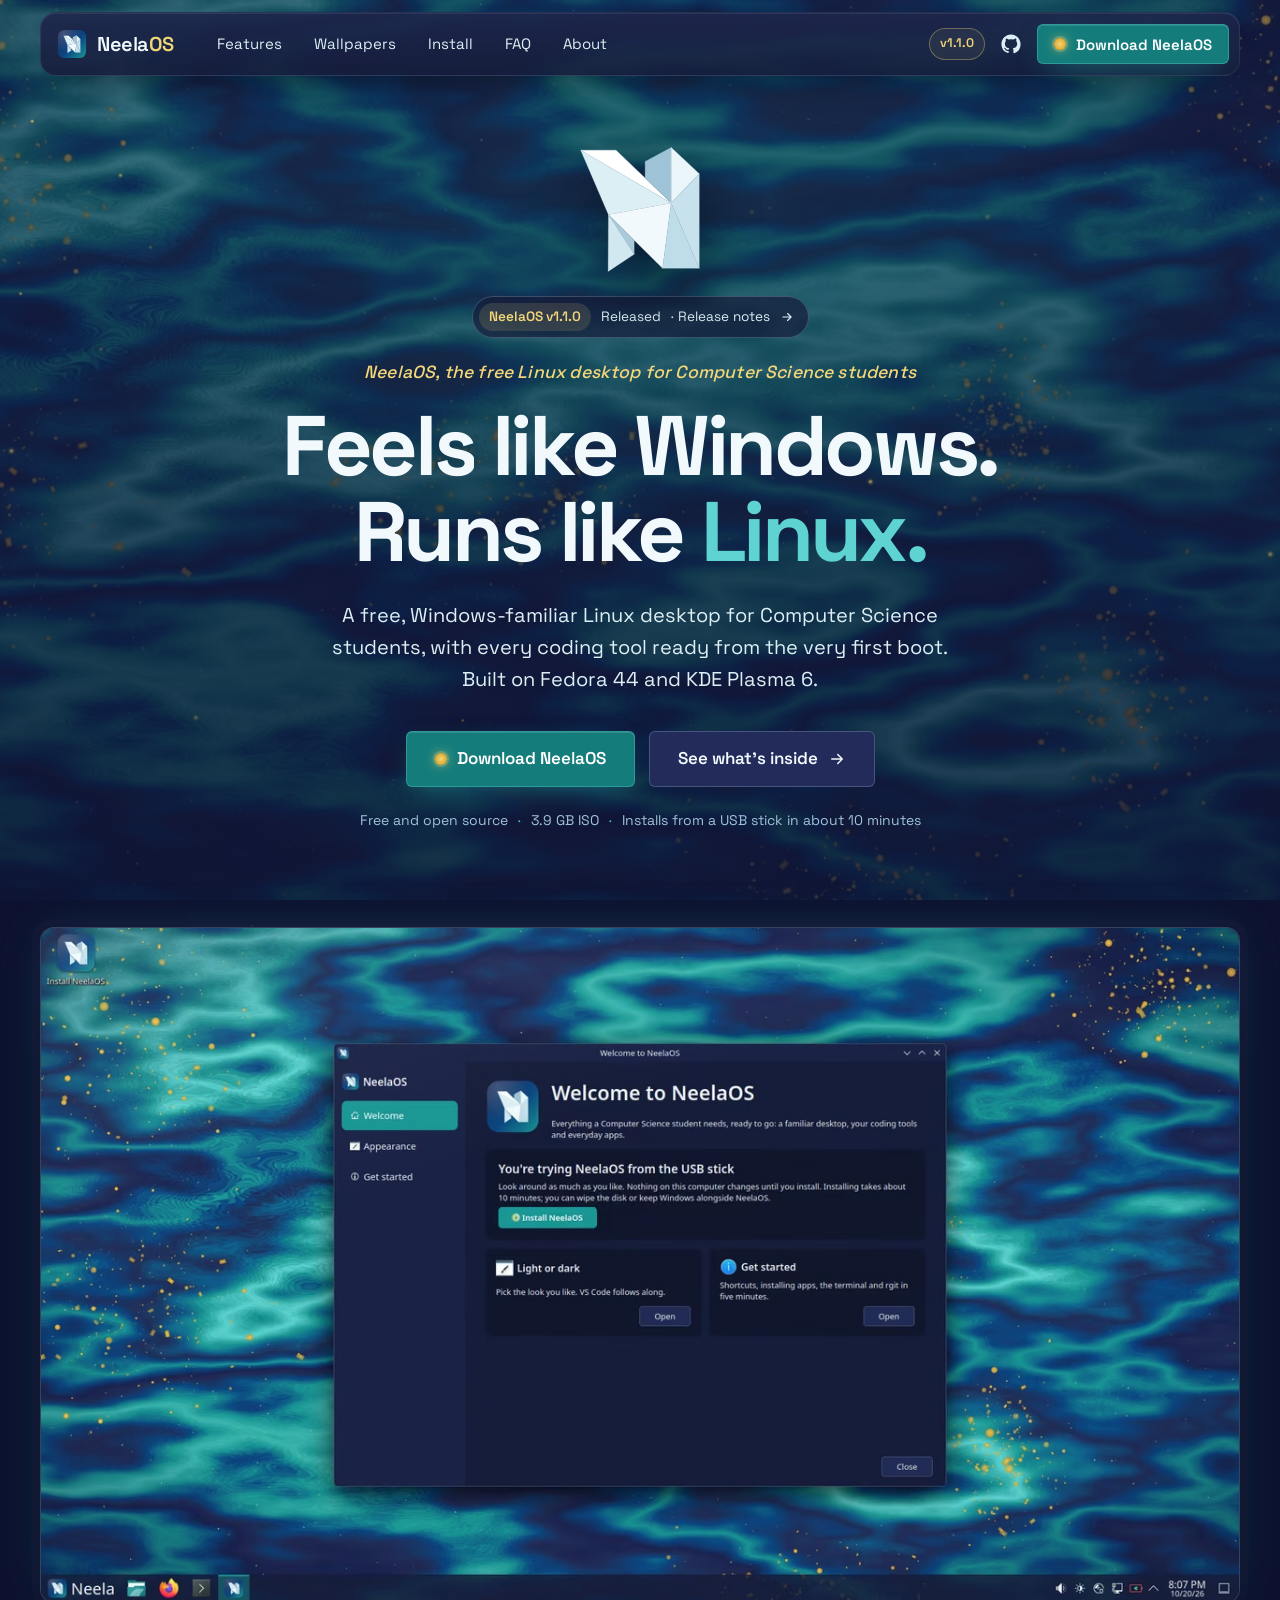
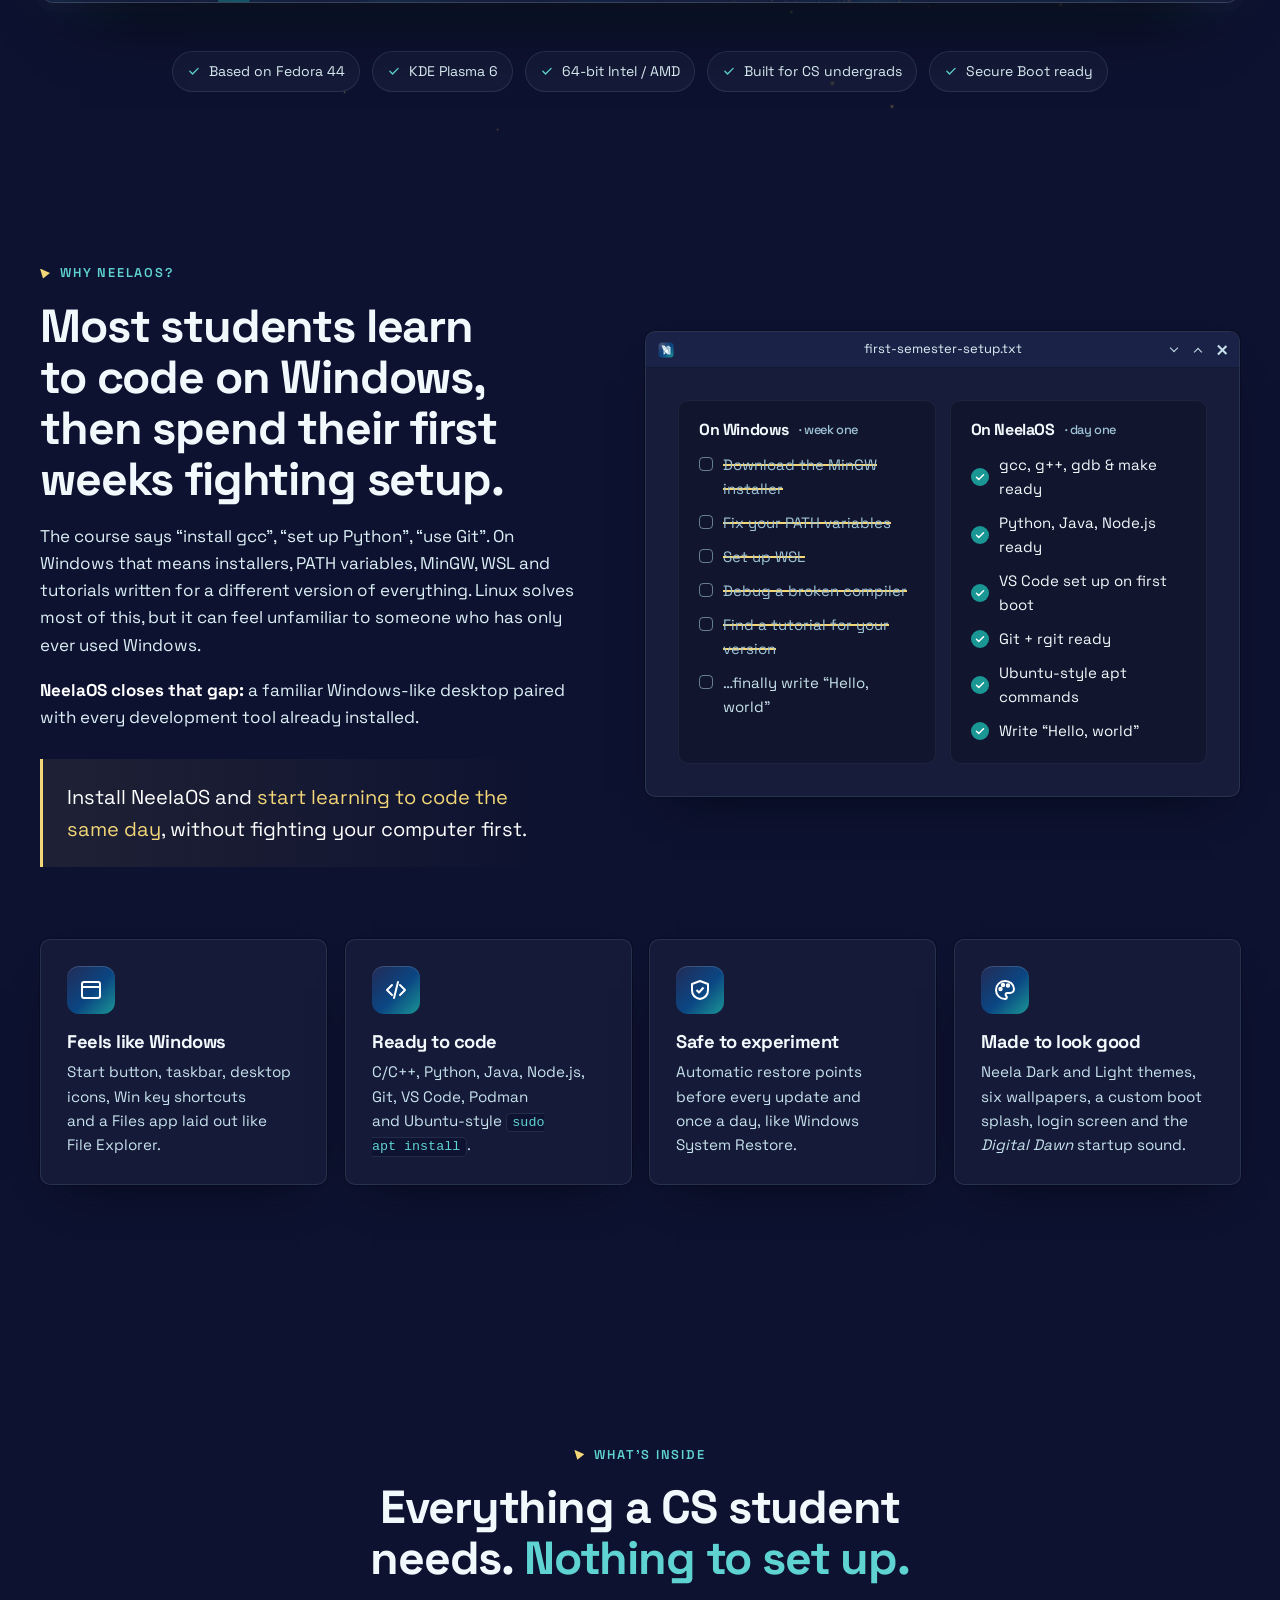
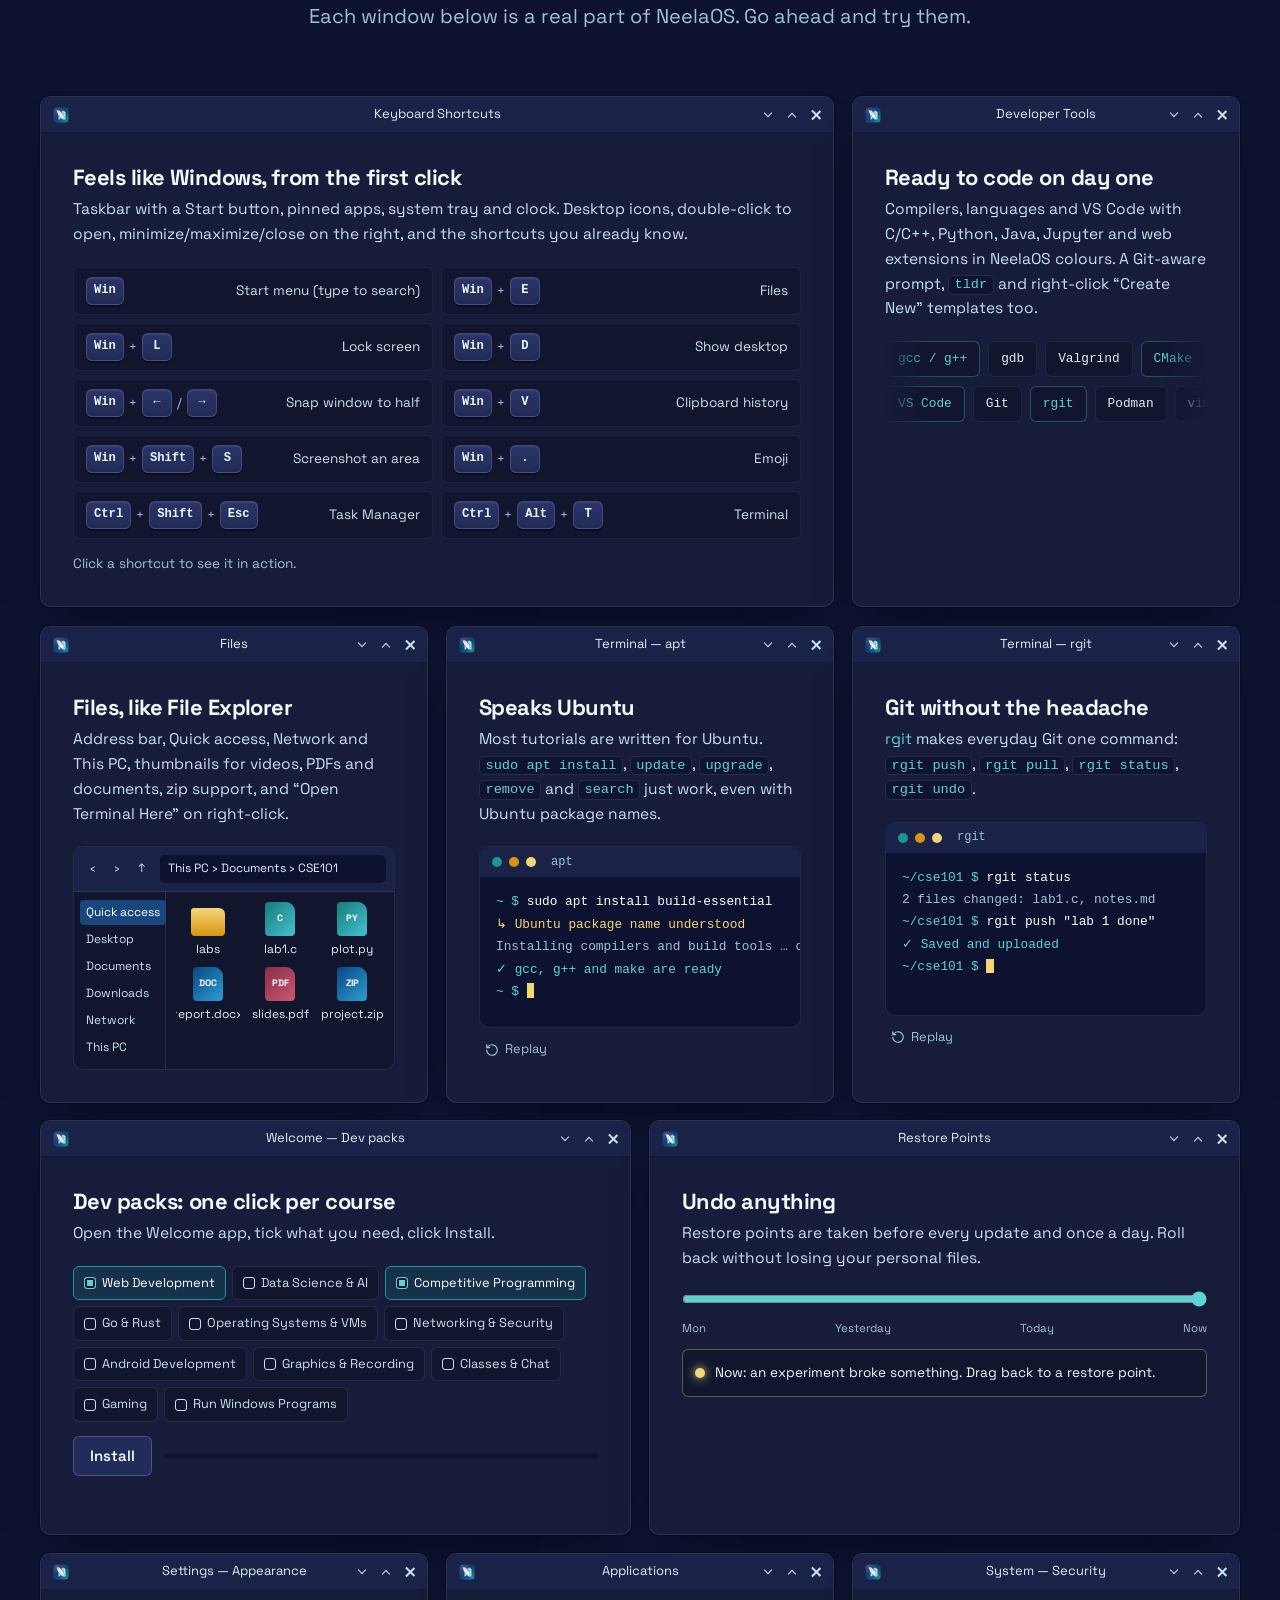
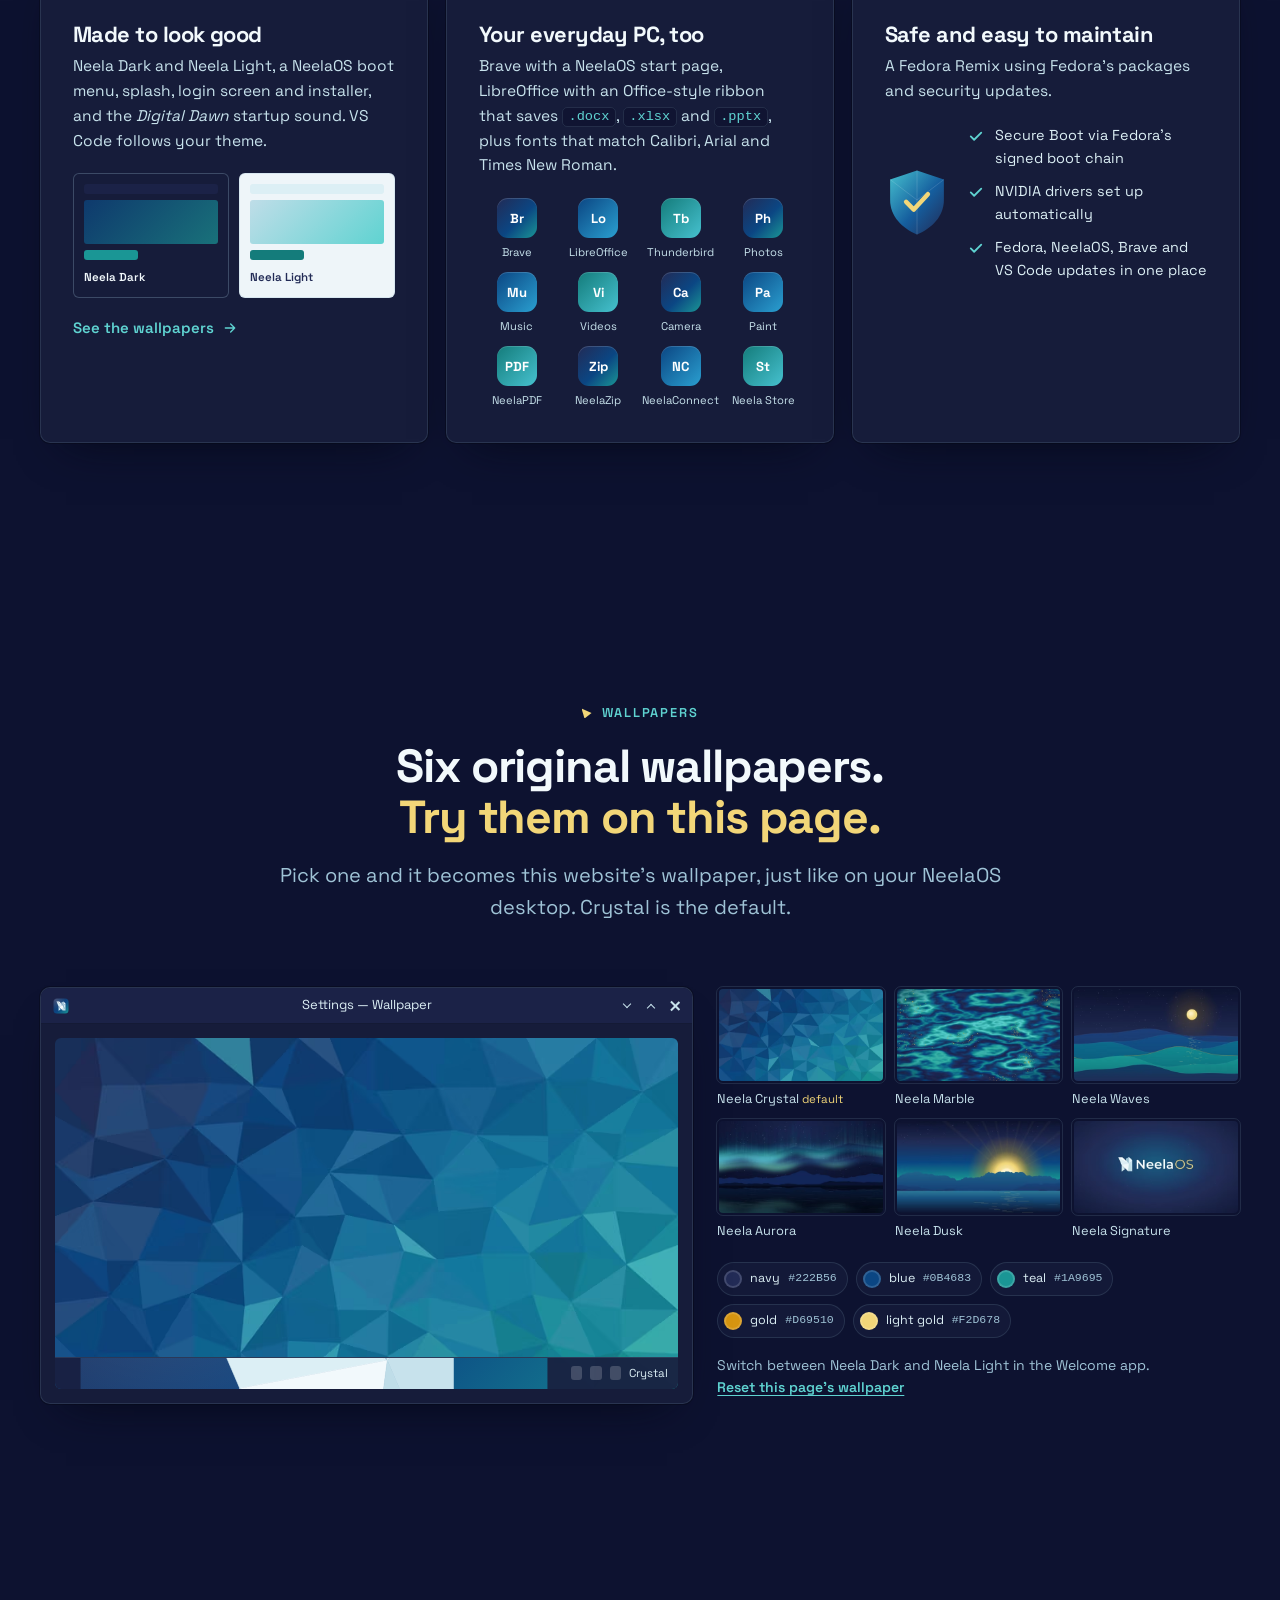
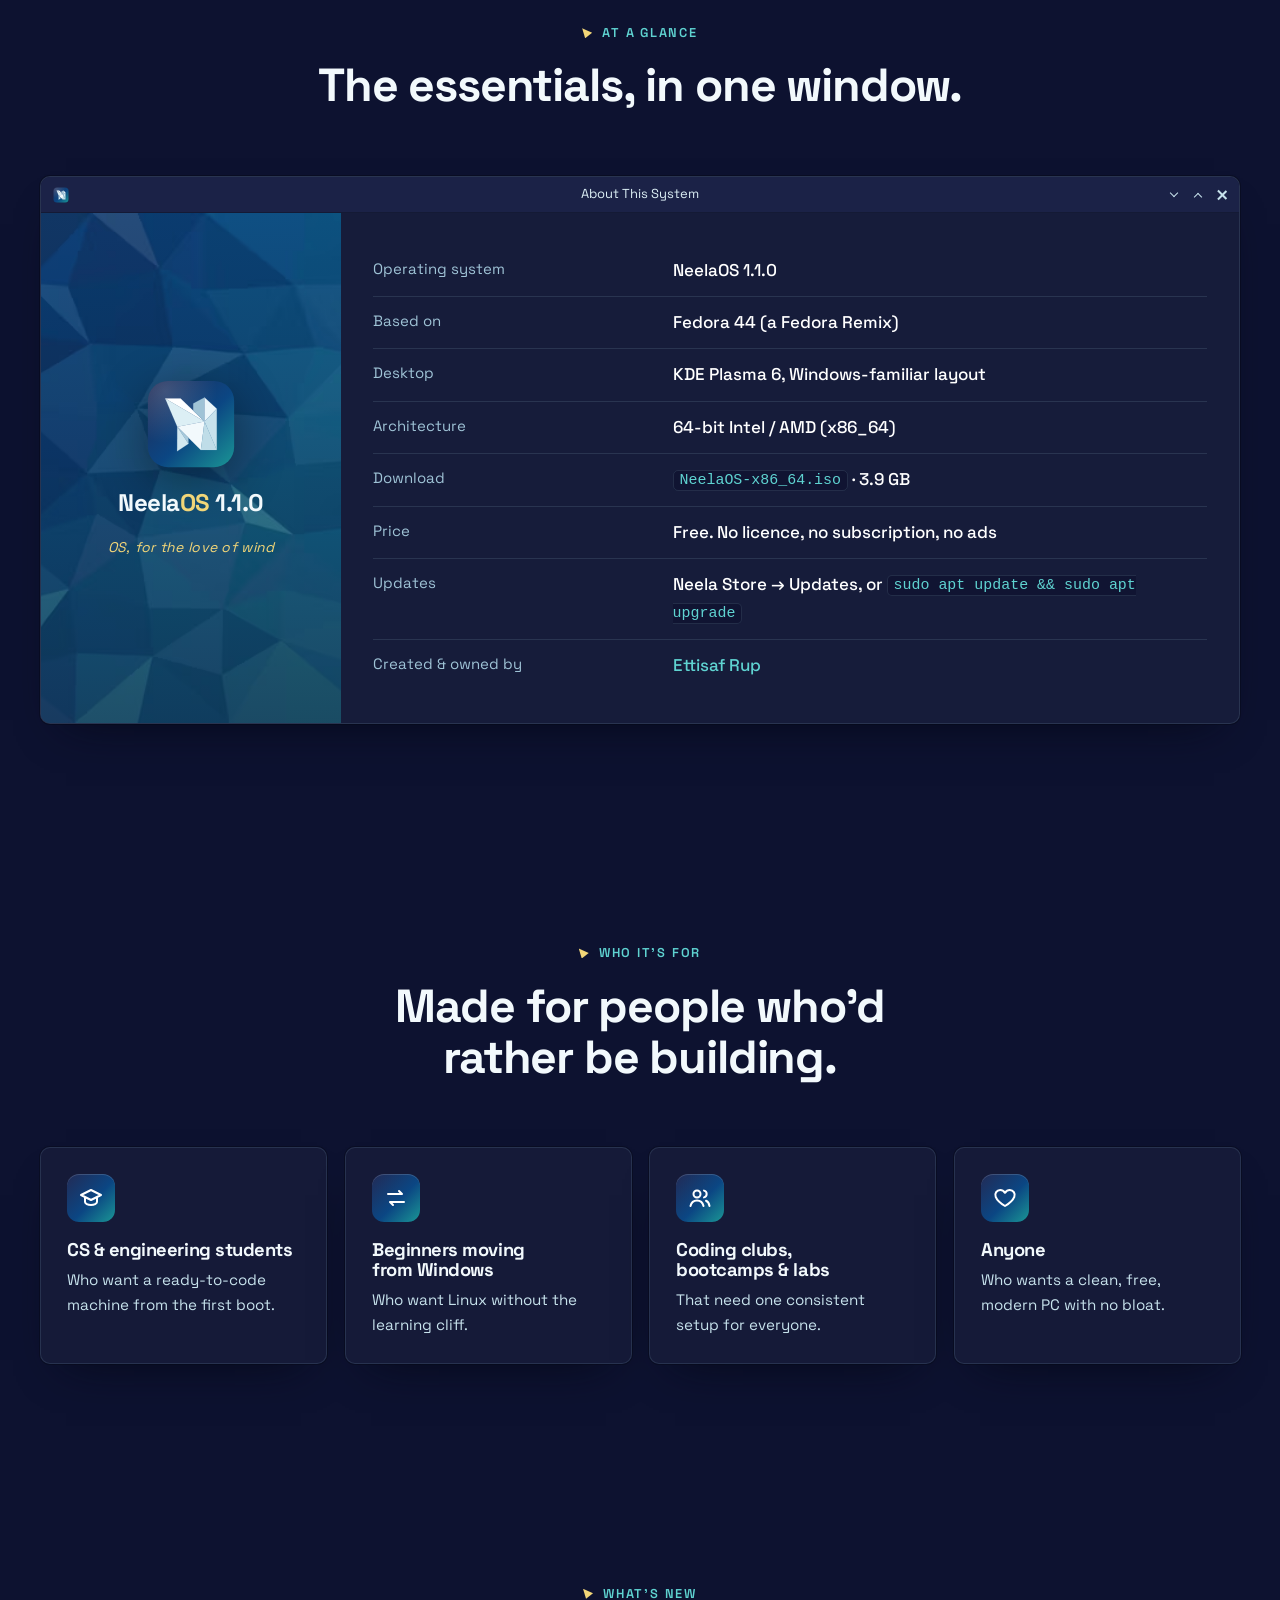
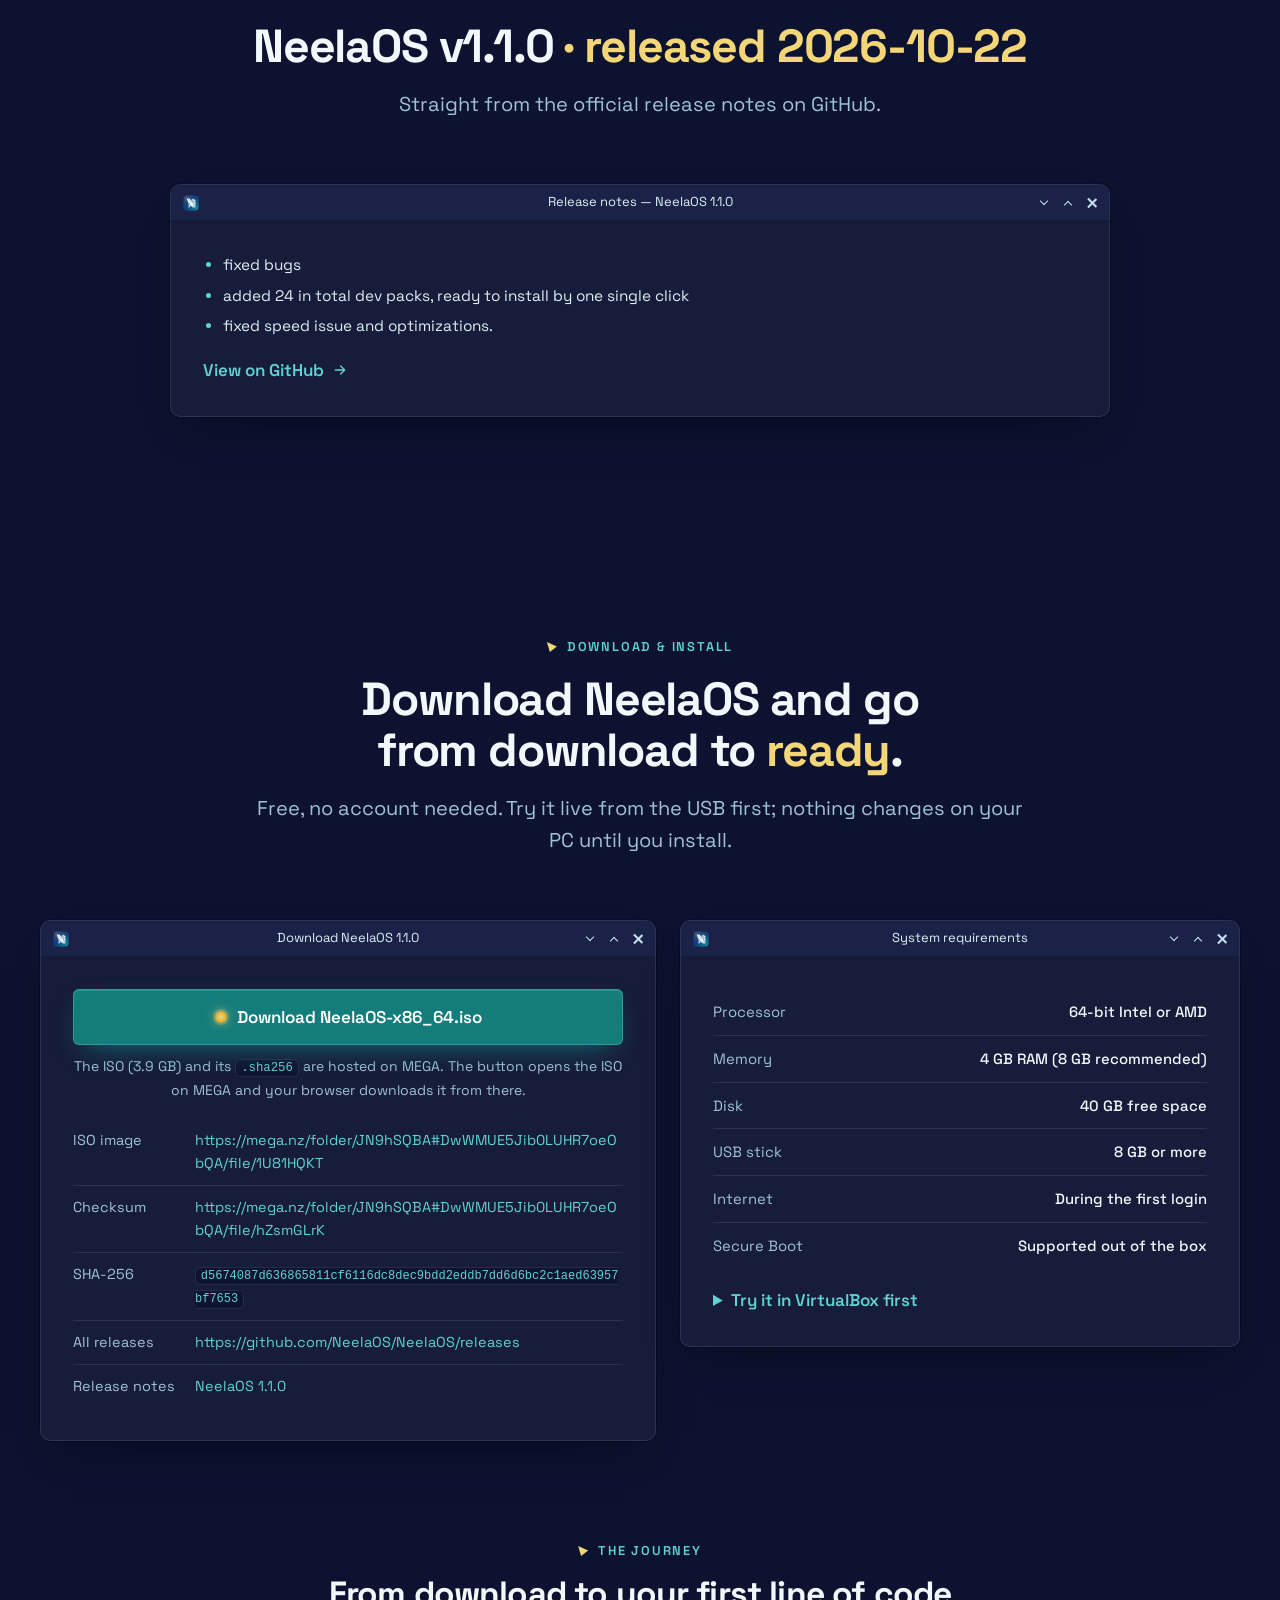
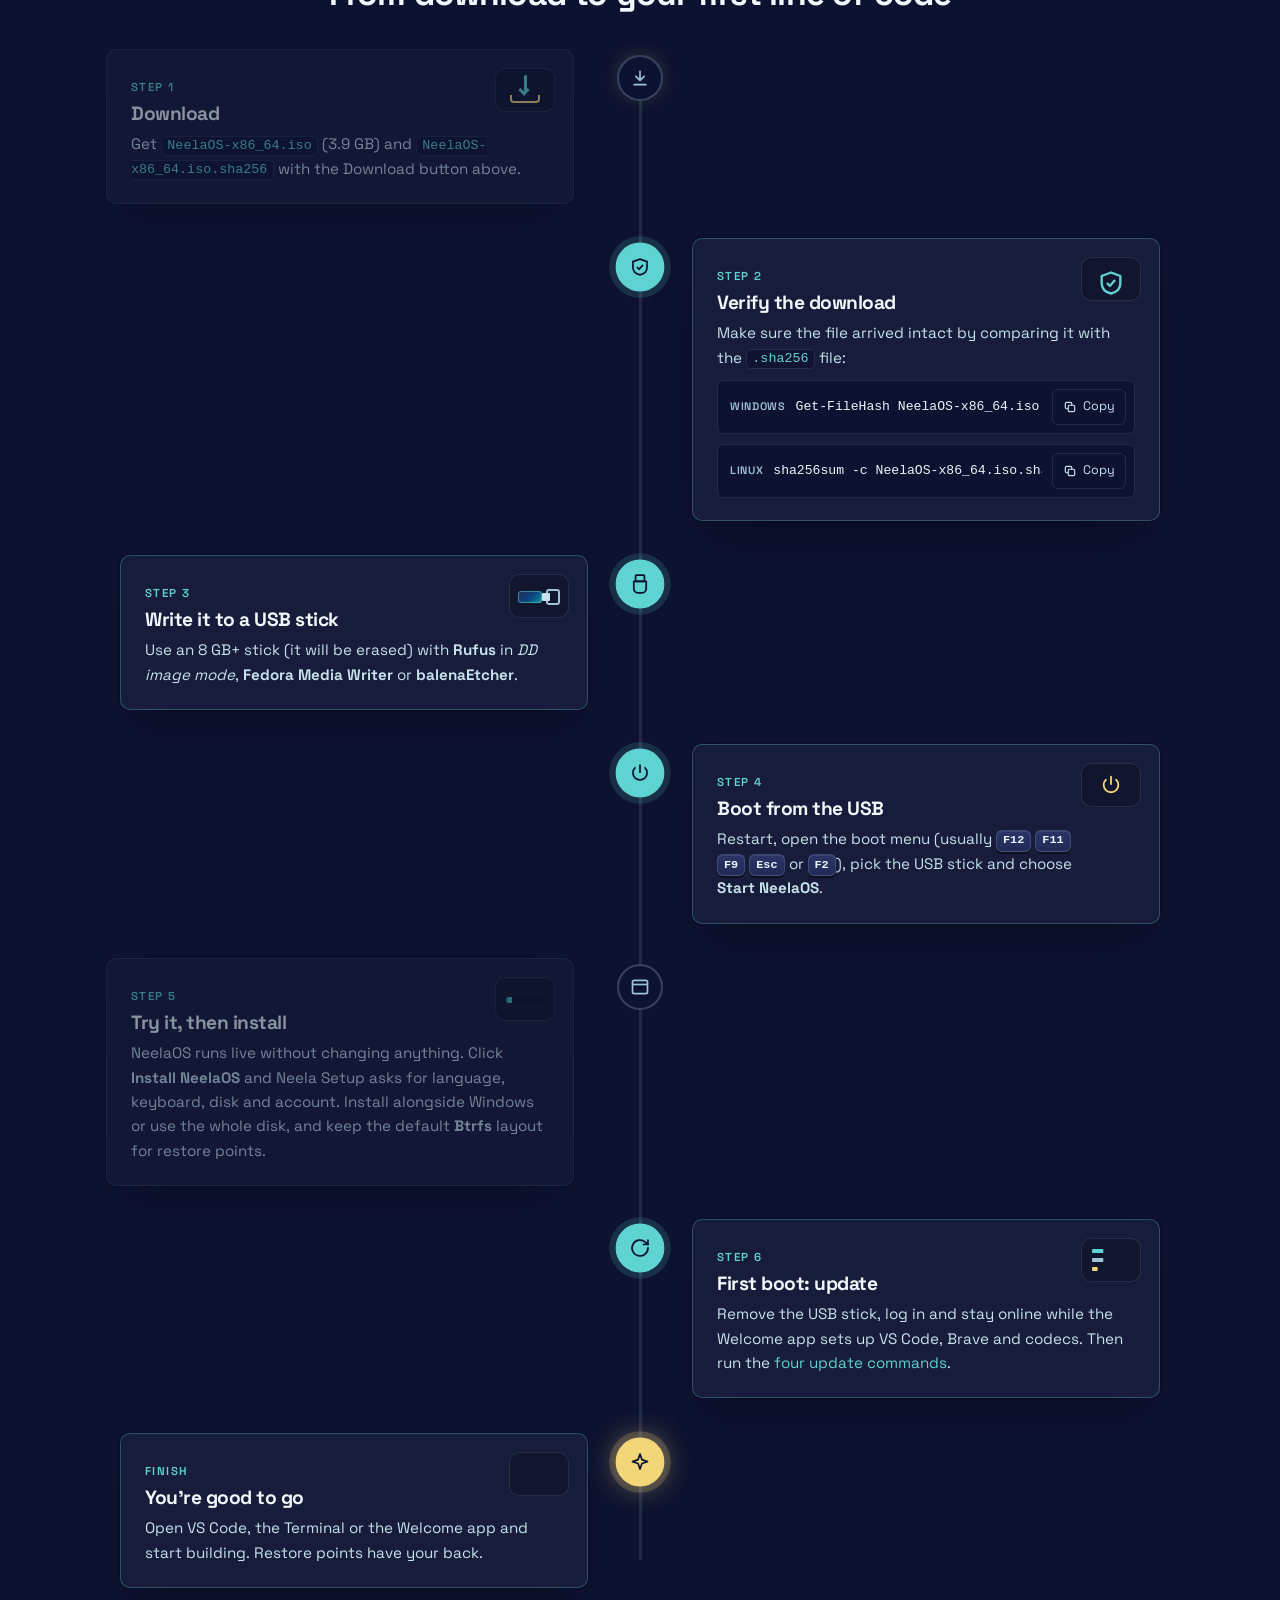
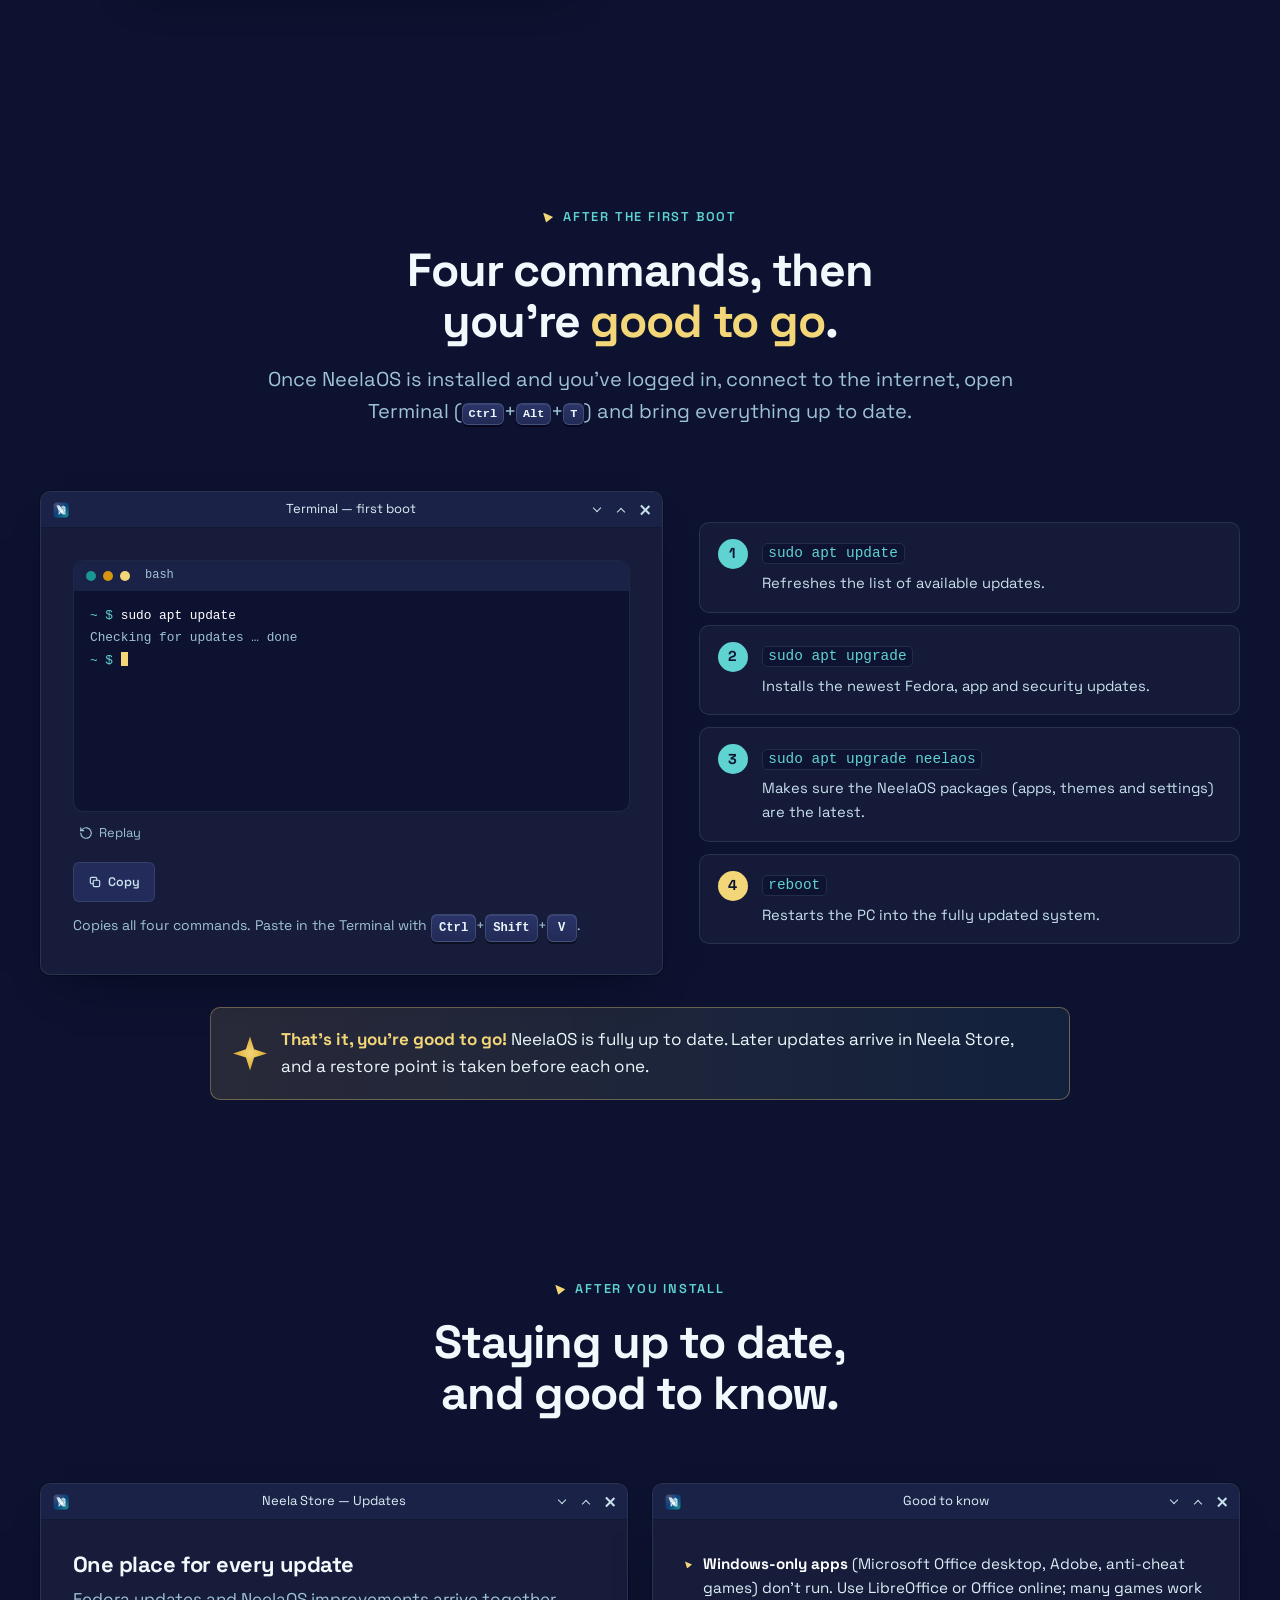
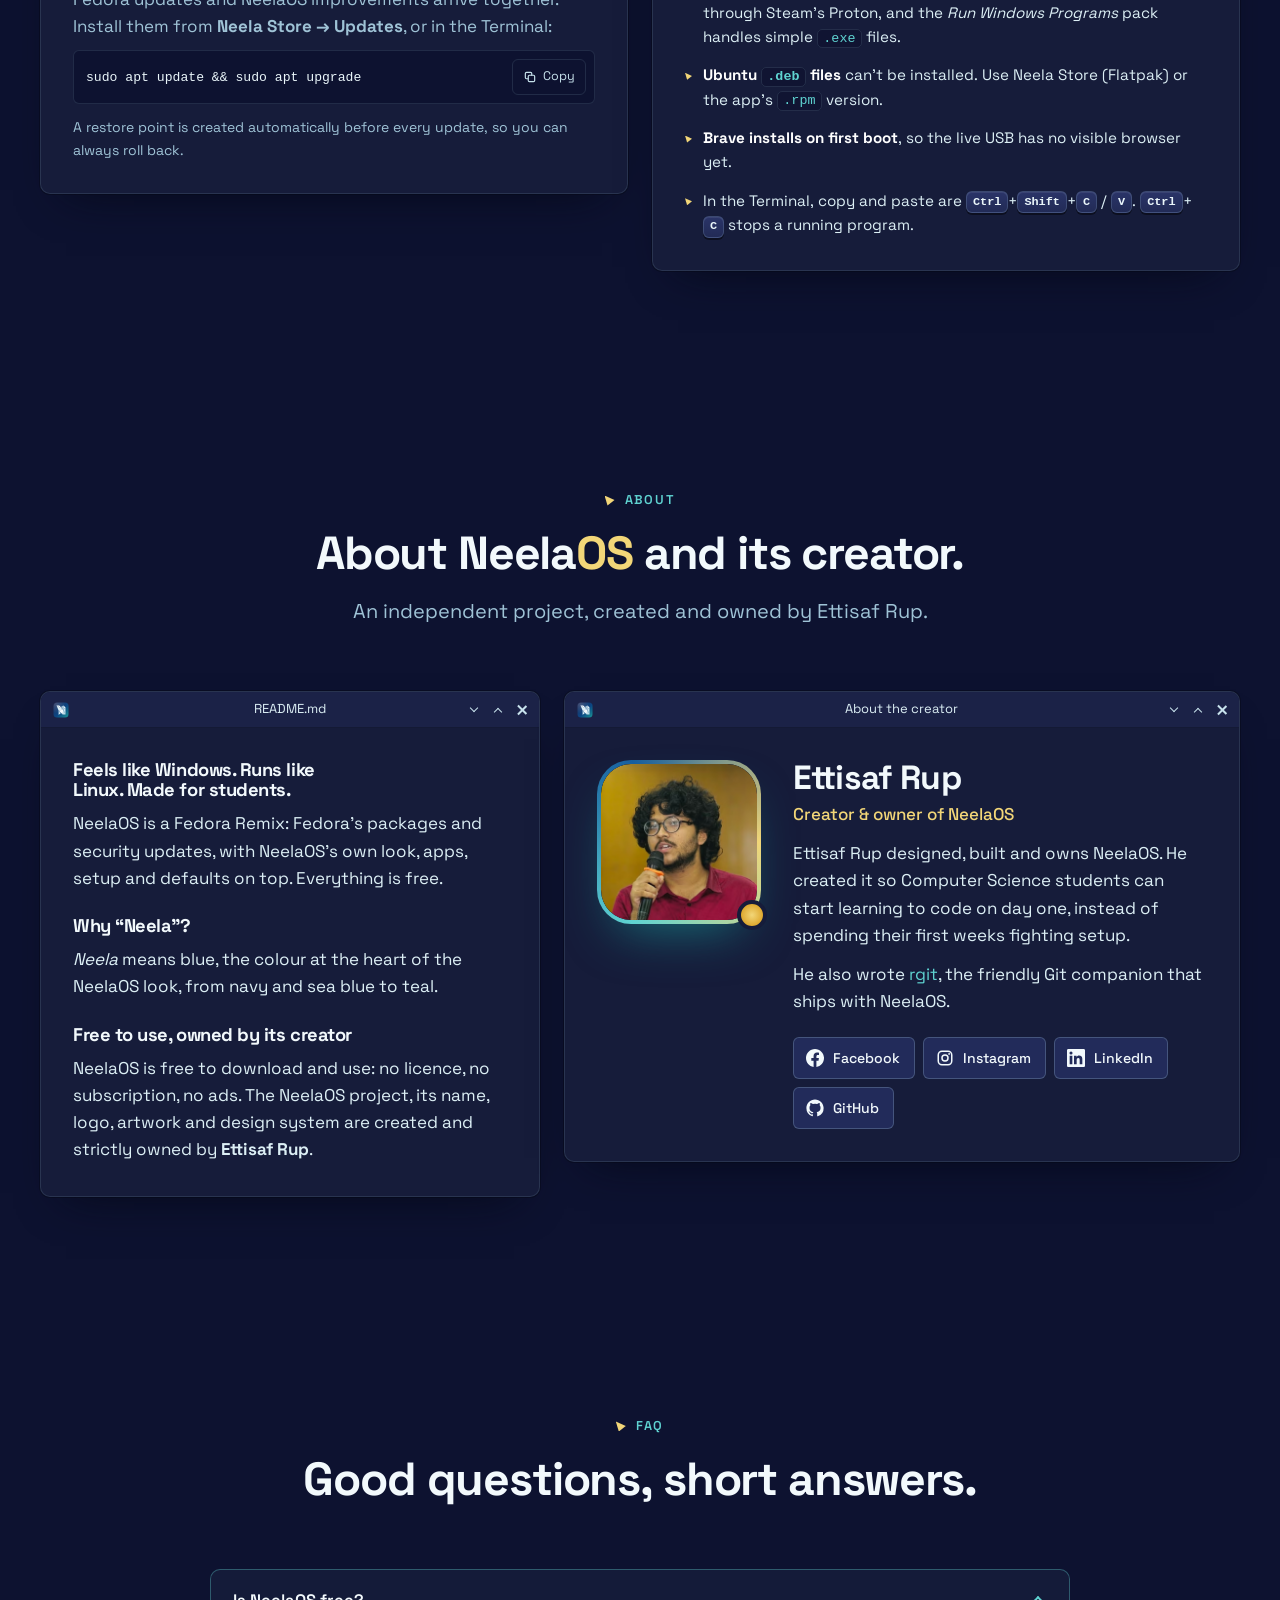
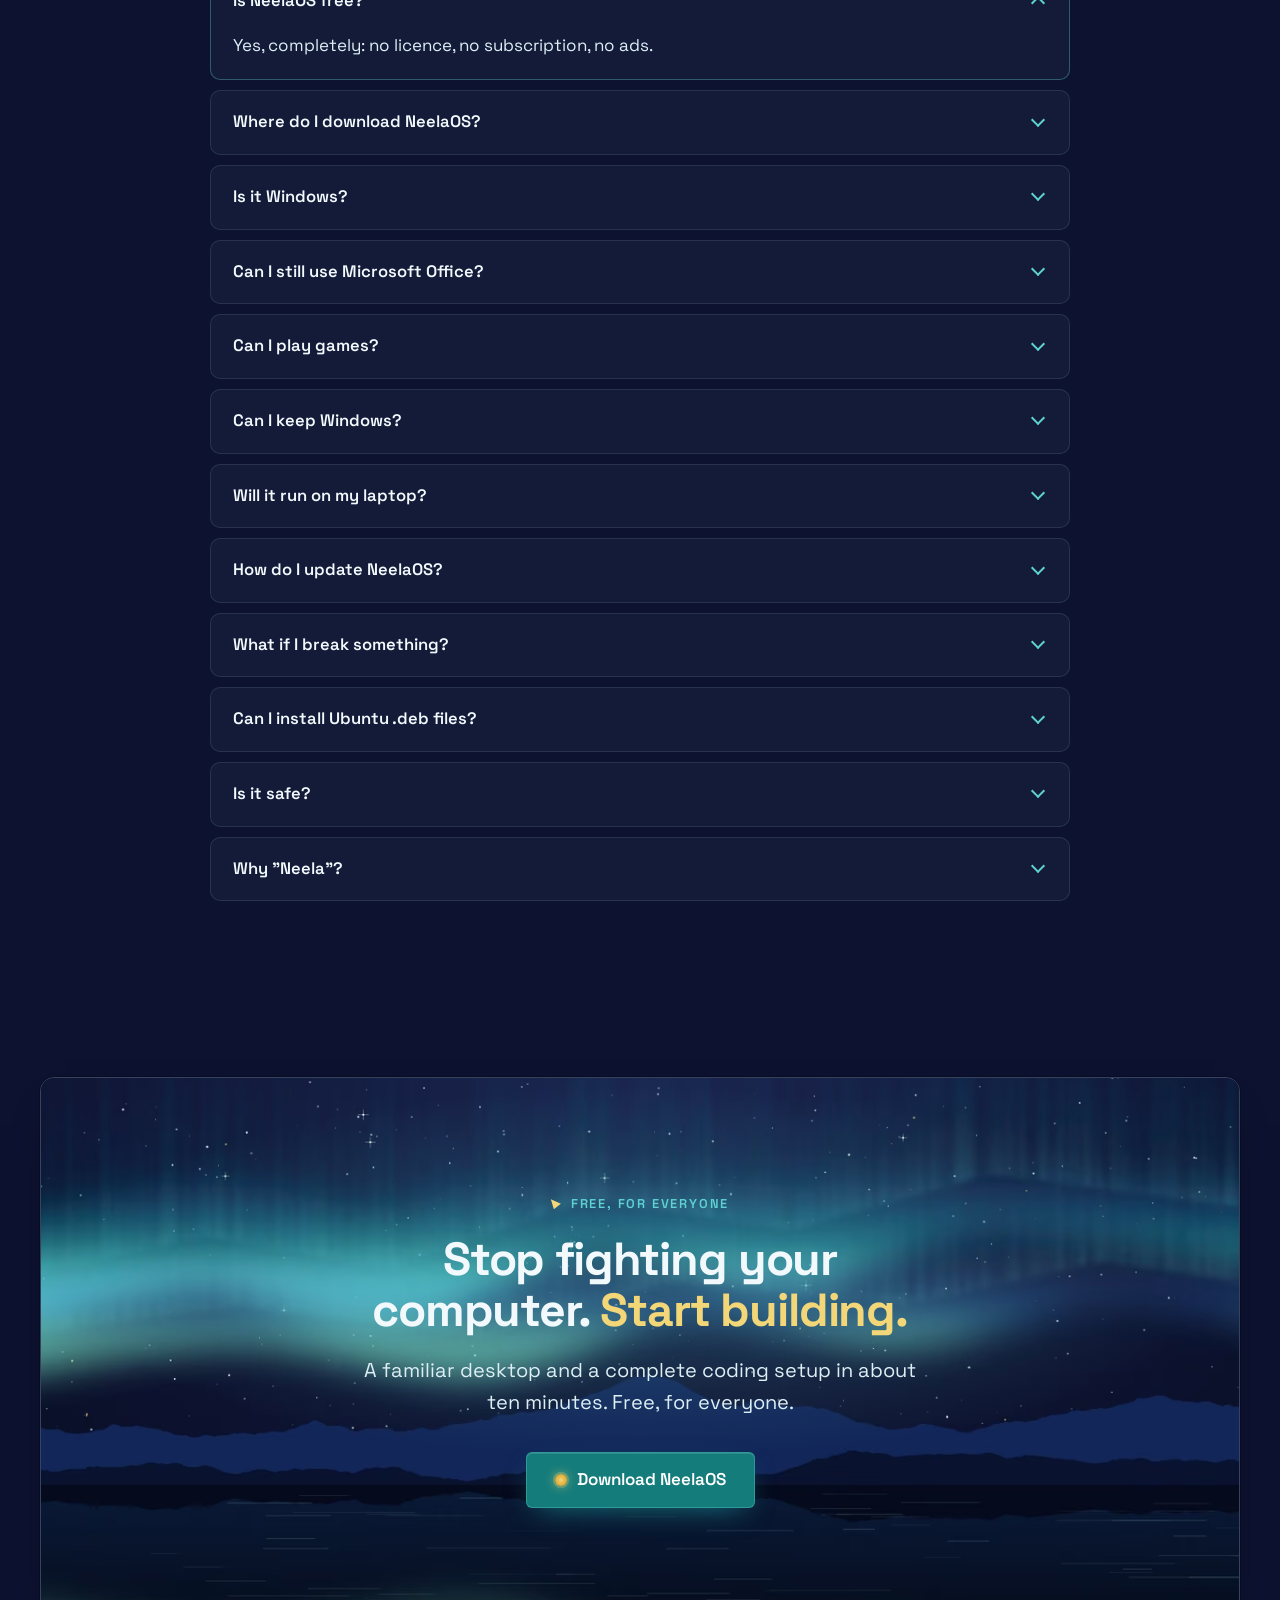
==== commit e63e15d1: "update: fix" ====
--- a/index.html
+++ b/index.html
@@ -11,7 +11,6 @@
 <link rel="canonical" href="https://neelaos.github.io/">
 <meta name="theme-color" content="#181E3E">
 <meta name="color-scheme" content="dark">
-
 
 <meta property="og:type" content="website">
 <meta property="og:site_name" content="NeelaOS">
@@ -35,10 +34,10 @@
 <link rel="sitemap" type="application/xml" href="sitemap.xml">
 <link rel="preload" href="fonts/SpaceGrotesk.woff2" as="font" type="font/woff2" crossorigin>
 <link rel="preload" as="image" type="image/avif" imagesrcset="img/wp-marble-768.avif 768w, img/wp-marble-1280.avif 1280w, img/wp-marble-1920.avif 1920w" imagesizes="100vw" fetchpriority="high">
-<style>@font-face{font-family: "Space Grotesk";src: url("fonts/SpaceGrotesk.woff2") format("woff2");font-weight: 300 700;font-display: swap}:root{--navy-950: #0D1230;--card: #11162E;--win: #161C3A;--taskbar: #181E3E;--bar: #1B2247;--navy-800: #222B56;--btn: #222B5A;--active: #19467C;--blue-700: #0B4683;--blue-600: #155E9E;--sea-500: #2A9FD0;--teal-700: #147C7B;--teal-600: #1A9695;--teal-400: #46C1CF;--teal-300: #5FD3D1;--gold-300: #F2D678;--gold-600: #D69510;--ice-50: #F2F9FC;--ice-100: #EAF6FA;--ice-200: #DCEFF5;--ice-300: #C7E2EC;--ice-400: #9FC3D6;--bg: var(--navy-950);--text: var(--ice-50);--text-muted: var(--ice-400);--line: rgb(159 195 214 / .14);--line-strong: rgb(159 195 214 / .28);--primary: var(--teal-700);--primary-hover: #168786;--link: var(--teal-300);--grad-brand: linear-gradient(135deg,var(--navy-800) 0%,var(--blue-700) 55%,var(--teal-600) 100%);--grad-gold: radial-gradient(circle,var(--gold-300),var(--gold-600));--font: "Space Grotesk","Segoe UI",system-ui,-apple-system,sans-serif;--mono: ui-monospace,"Cascadia Code","JetBrains Mono","SFMono-Regular",Consolas,monospace;--fs-display: clamp(2.6rem,1.6rem + 4.6vw,5.4rem);--fs-h2: clamp(1.9rem,1.4rem + 2.2vw,2.9rem);--fs-h3: clamp(1.15rem,1.05rem + .4vw,1.4rem);--fs-lead: clamp(1.05rem,1rem + .35vw,1.25rem);--fs-body: 1.0625rem;--fs-small: .875rem;--r-sm: 6px;--r-md: 10px;--r-lg: 14px;--shadow-win: 0 22px 44px -26px rgb(4 7 22 / .95),0 0 0 1px rgb(0 0 0 / .25);--ease-out: cubic-bezier(.16,1,.3,1);--ease-in-out: cubic-bezier(.65,0,.35,1);--ease-spring: cubic-bezier(.34,1.56,.64,1);--t-fast: 150ms;--t-ui: 300ms;--t-reveal: 700ms;--nav-h: 64px;--dock-h: 0px;--wrap: 1200px;--gutter: 16px;color-scheme: dark}@media (min-width: 640px){:root{--gutter: 24px}}@media (min-width: 960px){:root{--gutter: 32px}}@media (max-width: 999px){:root{--nav-h: 58px;--dock-h: calc(66px + env(safe-area-inset-bottom))}}*,*::before,*::after{box-sizing: border-box}*{margin: 0}html{-webkit-text-size-adjust: 100%;scroll-padding-top: calc(var(--nav-h) + 28px)}@media (prefers-reduced-motion: no-preference){html{scroll-behavior: smooth}}html:has(dialog[open]){overflow: hidden}body{min-height: 100svh;padding-bottom: var(--dock-h);font-family: var(--font);font-size: var(--fs-body);line-height: 1.6;color: var(--text);background: var(--bg);-webkit-font-smoothing: antialiased;text-rendering: optimizeLegibility;overflow-x: clip}img,svg,picture,canvas{display: block;max-width: 100%}img{height: auto}a{color: inherit;text-decoration: none}button,input{font: inherit;color: inherit}button{cursor: pointer;background: none;border: 0}h1,h2,h3,h4{line-height: 1.1;letter-spacing: -.025em;font-weight: 700;text-wrap: balance}p{text-wrap: pretty}code,kbd,pre{font-family: var(--mono)}:not(pre)>code{font-size: .88em;padding: .1em .4em;border-radius: 5px;background: rgb(13 18 48 / .7);border: 1px solid var(--line);color: var(--teal-300);overflow-wrap: anywhere}::selection{background: var(--teal-600);color: #fff}:focus-visible{outline: 2px solid var(--gold-300);outline-offset: 3px;border-radius: 4px}[hidden]{display: none !important}.sr-only{position: absolute;width: 1px;height: 1px;padding: 0;margin: -1px;overflow: hidden;clip: rect(0 0 0 0);white-space: nowrap;border: 0}.skip{position: fixed;top: 8px;left: 8px;z-index: 300;padding: 10px 16px;background: var(--gold-300);color: var(--navy-950);font-weight: 600;border-radius: var(--r-sm);transform: translateY(-160%);transition: transform var(--t-ui) var(--ease-out)}.skip:focus{transform: none}.wrap{width: 100%;max-width: calc(var(--wrap) + var(--gutter) * 2);margin-inline: auto;padding-inline: var(--gutter)}.section{position: relative;padding-block: clamp(72px,10vw,136px)}.section--tight{padding-block: clamp(48px,7vw,88px)}.gold{color: var(--gold-300)}.teal{color: var(--teal-300)}.muted{color: var(--text-muted)}.small{font-size: var(--fs-small)}.center{text-align: center}.motive>*,.bento>*,.wp-layout>*,.install>*,.timeline>*,.install__side>*,.duo>*,.about-grid>*,.compare>*{min-width: 0}.text-btn{color: var(--teal-300);font-weight: 600;text-decoration: underline;text-underline-offset: 3px;padding: 0}.text-btn:hover{color: #fff}.desktop-bg{position: fixed;top: 0;left: 0;width: 100%;height: 100vh;height: 100lvh;z-index: -1;pointer-events: none;background: var(--navy-950);contain: strict;transform: translateZ(0)}.desktop-bg__pic{position: absolute;inset: 0;opacity: 0;transition: opacity .9s var(--ease-out)}.desktop-bg__pic.is-on{opacity: 1}.desktop-bg img{width: 100%;height: 100%;object-fit: cover}.desktop-bg::after{content: "";position: absolute;inset: 0;background: radial-gradient(ellipse 70% 55% at 50% 30%,rgb(26 150 149 / .16),transparent 70%),linear-gradient(180deg,rgb(13 18 48 / .45),rgb(13 18 48 / .7) 50%,rgb(13 18 48 / .8))}.eyebrow{display: inline-flex;align-items: center;gap: 10px;font-size: .8rem;font-weight: 600;letter-spacing: .14em;text-transform: uppercase;color: var(--teal-300)}.eyebrow::before{content: "";width: 10px;height: 10px;background: var(--gold-300);clip-path: polygon(0 0,100% 45%,30% 100%)}.head{max-width: 780px;margin-bottom: clamp(36px,5vw,64px)}.head.center{margin-inline: auto}.head h2{font-size: var(--fs-h2);margin-top: 14px}.head p{font-size: var(--fs-lead);color: var(--text-muted);margin-top: 16px}.lead{font-size: var(--fs-lead);color: var(--ice-200)}.btn{--mx: 0px;--my: 0px;--lift: 0px;position: relative;display: inline-flex;align-items: center;justify-content: center;gap: 10px;min-height: 48px;padding: 12px 22px;border-radius: var(--r-sm);font-weight: 600;font-size: 1rem;line-height: 1;white-space: nowrap;border: 1px solid transparent;transform: translate3d(var(--mx),calc(var(--my) - var(--lift)),0);transition: transform var(--t-ui) var(--ease-out),background-color var(--t-fast),border-color var(--t-fast),box-shadow var(--t-ui)}.btn svg{width: 18px;height: 18px;flex: none}.btn--primary{background: var(--primary);color: #fff;border-color: rgb(95 211 209 / .35);box-shadow: 0 10px 30px -12px rgb(26 150 149 / .8),inset 0 1px 0 rgb(255 255 255 / .12)}.btn--primary:hover{--lift: 2px;background: var(--primary-hover);box-shadow: 0 16px 40px -12px rgb(26 150 149 / .95),inset 0 1px 0 rgb(255 255 255 / .16)}.btn__spark{width: 12px;height: 12px;border-radius: 50%;flex: none;background: var(--grad-gold);box-shadow: 0 0 0 2px rgb(242 214 120 / .25),0 0 12px rgb(242 214 120 / .7)}.btn--ghost{background: var(--btn);border-color: var(--line-strong);color: var(--ice-50)}.btn--ghost:hover{--lift: 2px;border-color: var(--teal-300);background: #263166}.btn--sm{min-height: 40px;padding: 9px 16px;font-size: .9375rem}.btn--lg{min-height: 56px;padding: 16px 28px;font-size: 1.0625rem}.btn--block{width: 100%}.icon-btn{display: grid;place-items: center;width: 40px;height: 40px;flex: none;border-radius: var(--r-sm);color: var(--ice-200);transition: background-color var(--t-fast),color var(--t-fast)}.icon-btn:hover{background: rgb(255 255 255 / .08);color: #fff}.icon-btn svg{width: 20px;height: 20px}.link-arrow{display: inline-flex;align-items: center;gap: 8px;color: var(--link);font-weight: 600}.link-arrow svg{width: 16px;height: 16px;transition: transform var(--t-ui) var(--ease-out)}.link-arrow:hover svg{transform: translateX(4px)}.win{contain: layout paint;position: relative;display: flex;flex-direction: column;background: var(--win);border: 1px solid var(--line);border-radius: var(--r-md);box-shadow: var(--shadow-win);overflow: hidden}.win__bar{display: grid;grid-template-columns: 1fr auto 1fr;align-items: center;gap: 12px;height: 36px;padding: 0 12px;flex: none;background: var(--bar);border-bottom: 1px solid rgb(0 0 0 / .25);font-size: .8125rem;color: var(--ice-200);user-select: none}.win__bar img{width: 16px;height: 16px}.win__title{white-space: nowrap;overflow: hidden;text-overflow: ellipsis;text-align: center}.win__ctl{justify-self: end;display: flex;gap: 14px;color: var(--ice-300)}.win__ctl i{position: relative;width: 10px;height: 10px;display: block}.win__ctl i:nth-child(1)::before,.win__ctl i:nth-child(2)::before{content: "";position: absolute;left: 2px;width: 6px;height: 6px;border: solid currentColor;border-width: 0 1.5px 1.5px 0;transform: rotate(45deg)}.win__ctl i:nth-child(1)::before{top: 0}.win__ctl i:nth-child(2)::before{top: 4px;transform: rotate(-135deg)}.win__ctl i:nth-child(3)::before,.win__ctl i:nth-child(3)::after{content: "";position: absolute;left: 50%;top: -1px;width: 1.5px;height: 12px;background: currentColor;transform: translateX(-50%) rotate(45deg)}.win__ctl i:nth-child(3)::after{transform: translateX(-50%) rotate(-45deg)}.win__body{padding: clamp(20px,3vw,32px);flex: 1}.win__body>h3{font-size: var(--fs-h3)}.panel{background: var(--card);border: 1px solid rgb(159 195 214 / .08);border-radius: var(--r-md);padding: 20px}.topbar{position: fixed;z-index: 100;top: 0;left: 0;right: 0;padding: 12px var(--gutter) 0;pointer-events: none;transition: transform 420ms var(--ease-out)}.topbar__in{position: relative;pointer-events: auto;display: flex;align-items: center;gap: 10px;max-width: var(--wrap);height: var(--nav-h);margin: 0 auto;padding: 0 10px 0 14px;border-radius: 16px;border: 1px solid rgb(159 195 214 / .12);background: linear-gradient(180deg,rgb(30 38 76 / .9),rgb(22 28 58 / .88));box-shadow: 0 16px 36px -22px rgb(0 0 0 / .8),inset 0 1px 0 rgb(255 255 255 / .07);transition: background-color var(--t-ui),border-color var(--t-ui),height var(--t-ui) var(--ease-out);overflow: hidden}.topbar.is-solid .topbar__in{background: rgb(22 28 58 / .96);border-color: var(--line-strong)}.topbar.is-hidden{transform: translateY(calc(-100% - 16px))}.brand{display: flex;align-items: center;gap: 10px;height: 44px;padding: 0 8px 0 2px;border-radius: var(--r-sm);font-size: 1.25rem;font-weight: 600;letter-spacing: -.02em;flex: none}.brand img{width: 30px;height: 30px;transition: transform .6s var(--ease-spring)}.brand:hover img{transform: rotate(-8deg) scale(1.08)}.links{position: relative;display: none;align-items: center;height: 44px;margin-left: 10px}.links a{position: relative;z-index: 1;display: flex;align-items: center;height: 100%;padding: 0 16px;font-size: .9375rem;color: var(--ice-200);border-radius: 10px;transition: color var(--t-fast)}.links a:hover,.links a.is-active{color: #fff}.links__pill{position: absolute;top: 0;left: 0;height: 100%;width: var(--pw,0px);border-radius: 10px;background: var(--active);box-shadow: inset 0 0 0 1px rgb(95 211 209 / .22);transform: translateX(var(--px,0px));opacity: 0;transition: transform 420ms var(--ease-out),width 420ms var(--ease-out),opacity var(--t-ui)}.links__pill::after{content: "";position: absolute;left: 50%;bottom: 3px;width: 18px;height: 3px;margin-left: -9px;border-radius: 3px;background: var(--teal-300)}.links.has-pill .links__pill{opacity: 1}.topbar__end{margin-left: auto;display: flex;align-items: center;gap: 6px}.ver{display: none;padding: 5px 10px;border-radius: 999px;font-size: .78rem;font-weight: 600;color: var(--gold-300);border: 1px solid rgb(242 214 120 / .35);background: rgb(242 214 120 / .06);transition: background-color var(--t-fast)}.ver:hover{background: rgb(242 214 120 / .14)}.topbar__progress{position: absolute;left: 0;right: 0;bottom: 0;height: 2px;background: linear-gradient(90deg,var(--teal-600),var(--gold-300));transform-origin: left;transform: scaleX(var(--progress,0))}@supports (animation-timeline: scroll()){.topbar__progress{animation: progress linear both;animation-timeline: scroll(root)}@keyframes progress{from{transform: scaleX(0)}to{transform: scaleX(1)}}}@media (min-width: 1000px){.links{display: flex}.ver{display: inline-block}}@media (max-width: 999px){.topbar{padding: 0}.topbar__in{border-radius: 0;border-width: 0 0 1px;padding: 0 var(--gutter);background: rgb(24 30 62 / .94)}.topbar .icon-btn{display: none}}@media (max-width: 380px){.brand span{display: none}}.dock{position: fixed;z-index: 100;left: 0;right: 0;bottom: 0;display: grid;grid-template-columns: 1.15fr repeat(4,1fr);align-items: stretch;height: var(--dock-h);padding: 6px 6px env(safe-area-inset-bottom);background: rgb(24 30 62 / .97);border-top: 1px solid var(--line-strong);box-shadow: 0 -14px 30px -20px rgb(0 0 0 / .8)}.dock__start,.dock__item{position: relative;display: flex;flex-direction: column;align-items: center;justify-content: center;gap: 3px;border-radius: 12px;font-size: .7rem;font-weight: 500;color: var(--ice-300);transition: color var(--t-fast),background-color var(--t-fast),transform 200ms var(--ease-spring);-webkit-tap-highlight-color: transparent}.dock__item svg{width: 22px;height: 22px}.dock__item:active,.dock__start:active{transform: scale(.92)}.dock__item.is-active{color: #fff;background: rgb(25 70 124 / .7)}.dock__item::after{content: "";position: absolute;bottom: 2px;width: 16px;height: 3px;border-radius: 3px;background: var(--teal-300);transform: scaleX(0);transition: transform var(--t-ui) var(--ease-out)}.dock__item.is-active::after{transform: scaleX(1)}.dock__start{color: #fff}.dock__start img{width: 26px;height: 26px;transition: transform .5s var(--ease-spring)}.dock__start[aria-expanded="true"] img{transform: rotate(-12deg) scale(1.1)}@media (min-width: 1000px){.dock{display: none}}.startmenu{position: fixed;inset: auto 0 0;width: 100%;max-width: 560px;max-height: min(86svh,720px);margin: 0 auto;padding: 6px 18px calc(18px + env(safe-area-inset-bottom));overflow-y: auto;overscroll-behavior: contain;color: var(--text);background: rgb(22 28 58 / .98);border: 1px solid var(--line-strong);border-bottom: 0;border-radius: 22px 22px 0 0;box-shadow: 0 -30px 80px -20px rgb(0 0 0 / .8);transform: translateY(var(--drag,0px));transition: transform 380ms var(--ease-out),opacity 300ms,overlay 380ms allow-discrete,display 380ms allow-discrete}.startmenu[open]{opacity: 1}.startmenu:not([open]){transform: translateY(105%);opacity: 0}@starting-style{.startmenu[open]{transform: translateY(105%);opacity: 0}}.startmenu::backdrop{background: rgb(5 8 25 / .62);transition: background-color 300ms,overlay 300ms allow-discrete,display 300ms allow-discrete}@starting-style{.startmenu[open]::backdrop{background: rgb(5 8 25 / 0)}}.startmenu.is-dragging{transition: none}.startmenu__grab{display: grid;place-items: center;height: 26px;cursor: grab;touch-action: none}.startmenu__grab span{width: 44px;height: 5px;border-radius: 5px;background: var(--line-strong)}.startmenu__head{display: flex;align-items: center;gap: 12px;padding: 4px 0 16px;border-bottom: 1px solid var(--line);touch-action: none}.startmenu__head img{width: 40px;height: 40px}.startmenu__head div{flex: 1;display: grid}.startmenu__head strong{font-size: 1.1rem}.startmenu__head strong:focus{outline: none}.startmenu__head small{color: var(--ice-400);font-size: .8rem}.startmenu__label{font-size: .72rem;letter-spacing: .12em;text-transform: uppercase;color: var(--ice-400);margin: 16px 4px 10px}.startmenu__grid{display: grid;grid-template-columns: repeat(3,1fr);gap: 6px}.startmenu__grid a{display: flex;flex-direction: column;align-items: center;gap: 8px;padding: 12px 4px;border-radius: var(--r-md);font-size: .82rem;text-align: center;transition: background-color var(--t-fast)}.startmenu__grid a:hover,.startmenu__grid a.is-active{background: rgb(255 255 255 / .07)}.startmenu__grid .tile{width: 44px;height: 44px;border-radius: 12px;display: grid;place-items: center;background: var(--grad-brand);box-shadow: inset 0 1px 0 rgb(255 255 255 / .15)}.startmenu__grid .tile svg{width: 22px;height: 22px}.startmenu[open] .startmenu__grid a{animation: tile-in 420ms var(--ease-out) backwards}.startmenu__grid a:nth-child(2){animation-delay: 30ms}.startmenu__grid a:nth-child(3){animation-delay: 60ms}.startmenu__grid a:nth-child(4){animation-delay: 90ms}.startmenu__grid a:nth-child(5){animation-delay: 120ms}.startmenu__grid a:nth-child(6){animation-delay: 150ms}.startmenu__grid a:nth-child(7){animation-delay: 180ms}.startmenu__grid a:nth-child(8){animation-delay: 210ms}.startmenu__grid a:nth-child(9){animation-delay: 240ms}@keyframes tile-in{from{opacity: 0;transform: translateY(10px) scale(.94)}}.startmenu__social{display: flex;gap: 4px;flex-wrap: wrap}.startmenu__social .icon-btn{width: 46px;height: 46px;background: var(--btn);border: 1px solid var(--line)}.startmenu__dl{width: 100%;margin-top: 18px}.hero{position: relative;padding-top: calc(var(--nav-h) + clamp(56px,9vh,110px));padding-bottom: 40px;text-align: center;isolation: isolate}.hero__sparks{position: absolute;inset: 0;z-index: -1;width: 100%;height: 100%;pointer-events: none}.mark{width: clamp(84px,11vw,124px);margin: 0 auto 22px;overflow: visible;filter: drop-shadow(0 18px 30px rgb(0 0 0 / .45))}.mark polygon{fill: var(--c);stroke: var(--c);stroke-width: .8;stroke-linejoin: round;transform-box: fill-box;transform-origin: center;transition: transform .6s var(--ease-out)}.mark:hover polygon{transform: translate(var(--hx,0),var(--hy,0))}.js .hero .mark polygon{animation: facet-in 1.3s var(--ease-out) calc(var(--i) * 70ms + .1s) backwards}@keyframes facet-in{from{opacity: 0;transform: translate(var(--dx),var(--dy)) rotate(var(--r)) scale(.4)}}.release-pill{display: inline-flex;align-items: center;gap: 10px;padding: 6px 14px 6px 6px;border-radius: 999px;font-size: .85rem;color: var(--ice-200);background: rgb(22 28 58 / .7);border: 1px solid var(--line-strong);transition: border-color var(--t-fast),background-color var(--t-fast)}.release-pill b{white-space: nowrap;padding: 3px 10px;border-radius: 999px;background: rgb(242 214 120 / .14);color: var(--gold-300);font-weight: 600}.release-pill svg{width: 14px;height: 14px;transition: transform var(--t-ui) var(--ease-out)}.release-pill:hover{border-color: var(--teal-300)}@media (max-width: 420px){.release-pill__more{display: none}}.release-pill:hover svg{transform: translateX(3px)}.hero h1{font-size: var(--fs-display);letter-spacing: -.04em;margin-top: 22px;line-height: 1.02}.h1-kicker{display: block;margin-bottom: 18px;font-size: clamp(.95rem,.9rem + .3vw,1.1rem);font-weight: 500;letter-spacing: .01em;line-height: 1.4;color: var(--gold-300);font-style: italic}.hero h1 .w{display: inline-block;overflow: hidden;vertical-align: bottom;padding-bottom: .08em;margin-bottom: -.08em}.hero h1 .w>span{display: inline-block}.js .hero h1 .w>span{animation: rise 1s var(--ease-out) calc(var(--i) * 80ms + .45s) backwards}@keyframes rise{from{transform: translateY(105%)}}.hero .lead{max-width: 660px;margin: 24px auto 0}.hero__cta{display: flex;flex-wrap: wrap;justify-content: center;gap: 14px;margin-top: 36px}.fineprint{margin-top: 22px;font-size: var(--fs-small);color: var(--ice-400)}.fineprint span + span::before{content: "\00B7";margin: 0 10px;color: var(--teal-400)}.js .hero-fade{animation: fade-up .9s var(--ease-out) var(--delay,1s) backwards}@keyframes fade-up{from{opacity: 0;transform: translateY(16px)}}.shot-wrap{perspective: 1600px;margin-top: clamp(56px,8vw,96px)}.shot{position: relative;border-radius: var(--r-lg);overflow: hidden;border: 1px solid var(--line-strong);background: var(--navy-950);box-shadow: 0 40px 70px -40px rgb(0 0 0 / .9),0 0 0 8px rgb(22 28 58 / .6),0 0 50px -16px rgb(26 150 149 / .45);transform-origin: 50% 0}.shot img{width: 100%;aspect-ratio: 16 / 9;object-fit: cover}.shot::after{content: "";position: absolute;inset: 0;background: linear-gradient(160deg,rgb(255 255 255 / .07),transparent 35%);pointer-events: none}.js .shot{transform: rotateX(16deg) scale(.94);transition: transform 1.4s var(--ease-out)}.js .shot.is-in{transform: none}@supports (animation-timeline: view()){.js .shot{transition: none;animation: untilt linear both;animation-timeline: view();animation-range: entry 0% cover 42%}@keyframes untilt{from{transform: rotateX(18deg) scale(.92)}to{transform: none}}}.trust{display: flex;flex-wrap: wrap;justify-content: center;gap: 10px 12px;margin-top: 48px;padding: 0;list-style: none}.chip{display: inline-flex;align-items: center;gap: 8px;padding: 8px 14px;border-radius: 999px;background: rgb(22 28 58 / .75);border: 1px solid var(--line);font-size: .875rem;color: var(--ice-200)}.chip svg{width: 14px;height: 14px;color: var(--teal-300)}.motive{display: grid;gap: clamp(32px,5vw,64px);align-items: center}@media (min-width: 960px){.motive{grid-template-columns: 1fr 1.1fr}}.motive__text h2{font-size: var(--fs-h2);margin-top: 14px}.motive__text p{color: var(--ice-200);margin-top: 18px}.motive__text p strong{color: #fff}.compare{display: grid;gap: 14px}@media (min-width: 560px){.compare{grid-template-columns: 1fr 1fr}}.compare h3{font-size: 1rem;display: flex;align-items: center;gap: 10px;margin-bottom: 14px}.compare h3 small{font-weight: 500;color: var(--ice-400);font-size: .8rem}.compare ul{list-style: none;padding: 0;display: grid;gap: 10px;font-size: .9375rem}.compare li{display: flex;align-items: center;gap: 10px}.todo li{display: block;position: relative;padding-left: 24px;color: var(--ice-300)}.todo li .x{color: inherit;-webkit-box-decoration-break: clone;box-decoration-break: clone;background: linear-gradient(var(--gold-300),var(--gold-300)) no-repeat 0 55% / 0 2px;transition: background-size .6s var(--ease-out),color .6s;transition-delay: calc(var(--d,0) * 140ms + .3s)}.todo.is-in li .x,.no-js .todo li .x{background-size: 100% 2px;color: var(--ice-400)}.todo li::before{content: "";position: absolute;left: 0;top: .32em;width: 14px;height: 14px;border-radius: 4px;border: 1.5px solid var(--ice-400);opacity: .6}.done li::before{content: "";width: 18px;height: 18px;flex: none;border-radius: 50%;background: var(--teal-600) url("data:image/svg+xml,%3Csvg xmlns='http://www.w3.org/2000/svg' viewBox='0 0 24 24' fill='none' stroke='%23fff' stroke-width='3' stroke-linecap='round' stroke-linejoin='round'%3E%3Cpath d='M5 12.5l4.5 4.5L19 7.5'/%3E%3C/svg%3E") center / 12px no-repeat}.quote{margin-top: 28px;padding: 22px 24px;border-left: 3px solid var(--gold-300);border-radius: 0 var(--r-md) var(--r-md) 0;background: linear-gradient(90deg,rgb(242 214 120 / .08),transparent);font-size: var(--fs-lead);color: #fff}.pillars{margin-top: clamp(40px,6vw,72px)}.bento{display: grid;gap: 18px;grid-template-columns: 1fr}@media (min-width: 720px){.bento{grid-template-columns: repeat(2,1fr)}.b-keys{grid-column: span 2}}@media (min-width: 1040px){.bento{grid-template-columns: repeat(6,1fr)}.b-keys{grid-column: span 4}.b-code{grid-column: span 2}.b-files,.b-apt,.b-git{grid-column: span 2}.b-packs,.b-undo{grid-column: span 3}.b-look,.b-pc,.b-safe{grid-column: span 2}}.feat .win__body>p{color: var(--ice-300);margin-top: 8px;font-size: .97rem}.feat .demo{margin-top: 20px}.feat>.win__body>.link-arrow{margin-top: 18px;font-size: .9375rem}.feat{transition: border-color var(--t-ui)}.feat:hover{border-color: rgb(95 211 209 / .35)}.keys{display: grid;gap: 8px}@media (min-width: 560px){.keys{grid-template-columns: 1fr 1fr}}.combo{display: flex;align-items: center;justify-content: space-between;gap: 12px;width: 100%;padding: 9px 12px;border-radius: var(--r-sm);background: var(--card);border: 1px solid rgb(159 195 214 / .08);text-align: left;transition: border-color var(--t-fast),background-color var(--t-fast)}.combo:hover{border-color: var(--line-strong)}.combo__label{font-size: .85rem;color: var(--ice-300);text-align: right}.combo.is-match{border-color: var(--gold-300);background: rgb(242 214 120 / .07)}.combo.is-match .combo__label{color: var(--gold-300)}.caps{display: flex;gap: 5px;align-items: center;flex: none}.sep{color: var(--ice-400);font-size: .8rem}kbd,.cap{display: inline-grid;place-items: center;min-width: 30px;height: 28px;padding: 0 7px;font-size: .76rem;font-weight: 600;color: var(--ice-100);background: linear-gradient(180deg,#2A3468,var(--navy-800));border: 1px solid rgb(159 195 214 / .2);border-radius: 6px;box-shadow: 0 2px 0 rgb(0 0 0 / .45),inset 0 1px 0 rgb(255 255 255 / .08);transition: transform 90ms,background 90ms,color 90ms,box-shadow 90ms}.cap.is-down{transform: translateY(2px);color: var(--navy-950);background: linear-gradient(180deg,var(--gold-300),#E4BD4A);box-shadow: 0 0 0 rgb(0 0 0 / .45),0 0 18px rgb(242 214 120 / .5)}p kbd,li kbd{height: 22px;min-width: 0;padding: 0 6px;vertical-align: 1px;font-size: .74rem}.keys-hint{margin-top: 14px;font-size: .85rem;color: var(--ice-400);min-height: 1.4em}.keys-hint b{color: var(--gold-300);font-weight: 600}.marquee{--gap: 8px;position: relative;display: grid;gap: var(--gap);overflow: hidden}.marquee::before,.marquee::after{content: "";position: absolute;z-index: 1;top: 0;bottom: 0;width: 14%;pointer-events: none}.marquee::before{left: 0;background: linear-gradient(90deg,var(--win),transparent)}.marquee::after{right: 0;background: linear-gradient(-90deg,var(--win),transparent)}.marquee__row{display: flex;gap: var(--gap);width: max-content;animation: marquee 34s linear infinite;will-change: transform}.marquee__row:nth-child(2){animation-direction: reverse;animation-duration: 40s}.marquee:hover .marquee__row{animation-play-state: paused}@keyframes marquee{to{transform: translateX(calc(-50% - var(--gap) / 2))}}.marquee__set{display: flex;gap: var(--gap)}.lang{padding: 7px 12px;border-radius: var(--r-sm);background: var(--card);border: 1px solid rgb(159 195 214 / .1);font-family: var(--mono);font-size: .8rem;color: var(--ice-200);white-space: nowrap}.lang--hl{color: var(--teal-300);border-color: rgb(95 211 209 / .3)}.files{border-radius: var(--r-md);overflow: hidden;border: 1px solid rgb(159 195 214 / .12);background: var(--card);font-size: .75rem}.files__bar{display: flex;align-items: center;gap: 8px;padding: 8px;background: var(--bar);border-bottom: 1px solid var(--line)}.files__nav{display: flex;gap: 2px;color: var(--ice-300)}.files__nav i{display: grid;place-items: center;width: 22px;height: 22px;font-style: normal;border-radius: 4px}.files__addr{flex: 1;min-width: 0;padding: 4px 8px;border-radius: 5px;background: var(--navy-950);color: var(--ice-200);white-space: nowrap;overflow: hidden;text-overflow: ellipsis}.files__main{display: grid;grid-template-columns: 92px 1fr;min-height: 132px}.files__side{list-style: none;padding: 8px 6px;border-right: 1px solid var(--line);color: var(--ice-300);display: grid;align-content: start;gap: 2px}.files__side li{padding: 3px 6px;border-radius: 4px;white-space: nowrap}.files__side li.is-on{background: var(--active);color: #fff}.files__grid{display: grid;grid-template-columns: repeat(3,1fr);gap: 8px;padding: 10px;align-content: start}.files__grid span{display: flex;flex-direction: column;align-items: center;gap: 4px;color: var(--ice-200);text-align: center;overflow: hidden;text-overflow: ellipsis}.files__grid span::before{content: attr(data-t);display: grid;place-items: center;width: 30px;height: 34px;border-radius: 4px 9px 4px 4px;font-size: .58rem;font-weight: 700;text-transform: uppercase;color: #fff;background: linear-gradient(135deg,var(--blue-700),var(--sea-500))}.files__grid span[data-t="dir"]::before{content: "";width: 34px;height: 28px;margin-top: 6px;border-radius: 3px 6px 4px 4px;background: linear-gradient(180deg,var(--gold-300),var(--gold-600))}.files__grid span[data-t="py"]::before,.files__grid span[data-t="c"]::before{background: linear-gradient(135deg,var(--teal-700),var(--teal-400))}.files__grid span[data-t="pdf"]::before{background: linear-gradient(135deg,#8a2d4a,#c95a6e)}.term{border-radius: var(--r-md);overflow: hidden;background: var(--navy-950);border: 1px solid rgb(159 195 214 / .12)}.term__bar{display: flex;align-items: center;gap: 7px;height: 30px;padding: 0 12px;background: var(--bar)}.term__bar i{width: 10px;height: 10px;border-radius: 50%;background: var(--teal-600)}.term__bar i:nth-child(2){background: var(--gold-600)}.term__bar i:nth-child(3){background: var(--gold-300)}.term__bar span{margin-left: 8px;font-family: var(--mono);font-size: .75rem;color: var(--ice-400)}.term__body{padding: 14px 16px;min-height: 150px;font-family: var(--mono);font-size: .8rem;line-height: 1.75;overflow-x: auto}.term__body p{white-space: pre}.t-cmd::before{content: attr(data-prompt) " ";color: var(--teal-300)}.t-cmd{color: #fff}.t-out{color: var(--ice-400)}.t-ok{color: var(--teal-300)}.t-gold{color: var(--gold-300)}.caret{display: inline-block;width: .6em;height: 1.1em;vertical-align: -.2em;background: var(--gold-300);animation: blink 1s steps(1) infinite}@keyframes blink{50%{opacity: 0}}.term__replay{margin-top: 10px;font-size: .8rem;color: var(--ice-400);display: inline-flex;gap: 6px;align-items: center}.term__replay:hover{color: var(--teal-300)}.term__replay svg{width: 14px;height: 14px}.packs{display: flex;flex-wrap: wrap;gap: 6px}.pack input{position: absolute;opacity: 0;pointer-events: none}.pack span{display: inline-flex;align-items: center;gap: 6px;padding: 6px 10px;border-radius: var(--r-sm);font-size: .8rem;background: var(--card);border: 1px solid rgb(159 195 214 / .12);color: var(--ice-300);transition: background-color var(--t-fast),border-color var(--t-fast),color var(--t-fast)}.pack span::before{content: "";width: 12px;height: 12px;border-radius: 3px;border: 1.5px solid currentColor;transition: background-color var(--t-fast)}.pack input:checked + span{background: rgb(26 150 149 / .18);border-color: var(--teal-600);color: #fff}.pack input:checked + span::before{background: var(--teal-300);border-color: var(--teal-300);box-shadow: inset 0 0 0 2px var(--card)}.pack input:focus-visible + span{outline: 2px solid var(--gold-300);outline-offset: 2px}.packs-foot{display: flex;align-items: center;gap: 12px;margin-top: 14px}.progress{flex: 1;height: 6px;border-radius: 6px;background: var(--card);overflow: hidden}.progress i{display: block;height: 100%;background: linear-gradient(90deg,var(--teal-600),var(--teal-300));transform: scaleX(0);transform-origin: left}.progress.is-run i{transform: scaleX(1);transition: transform 1.8s var(--ease-in-out)}.packs-status{margin-top: 8px;font-size: .82rem;color: var(--ice-400);min-height: 1.4em}.restore{display: grid;gap: 12px}.restore input[type="range"]{width: 100%;accent-color: var(--teal-300)}.restore__labels{display: flex;justify-content: space-between;font-size: .72rem;color: var(--ice-400)}.state{display: flex;align-items: center;gap: 10px;padding: 12px;border-radius: var(--r-sm);background: var(--card);border: 1px solid rgb(242 214 120 / .35);font-size: .85rem;transition: border-color var(--t-ui)}.state::before{content: "";width: 10px;height: 10px;border-radius: 50%;background: var(--gold-300);box-shadow: 0 0 10px var(--gold-300);flex: none;transition: background-color var(--t-ui),box-shadow var(--t-ui)}.state.is-ok{border-color: rgb(95 211 209 / .35)}.state.is-ok::before{background: var(--teal-300);box-shadow: 0 0 10px var(--teal-300)}.themes{display: grid;grid-template-columns: 1fr 1fr;gap: 10px}.theme{position: relative;border-radius: var(--r-sm);padding: 10px;display: grid;grid-template-rows: 10px 44px 10px auto;gap: 6px;border: 1px solid var(--line-strong);overflow: hidden}.theme i{display: block;border-radius: 3px}.theme span{margin-top: 2px;font-size: .72rem;font-weight: 600}.theme--dark{background: #161C3A}.theme--dark i:nth-child(1){background: #1B2247}.theme--dark i:nth-child(2){background: linear-gradient(135deg,#0B4683,#1A9695);opacity: .7}.theme--dark i:nth-child(3){width: 40%;background: #1A9695}.theme--light{background: #EEF5F9;color: #222B56}.theme--light i:nth-child(1){background: #DCEFF5}.theme--light i:nth-child(2){background: linear-gradient(135deg,#BFDDE8,#5FD3D1)}.theme--light i:nth-child(3){width: 40%;background: #147C7B}.apps{display: grid;grid-template-columns: repeat(4,1fr);gap: 10px 6px}.app{display: flex;flex-direction: column;align-items: center;gap: 6px;font-size: .7rem;color: var(--ice-300);text-align: center}.app i{width: 40px;height: 40px;border-radius: 11px;display: grid;place-items: center;font-style: normal;font-weight: 700;font-size: .82rem;color: #fff;background: var(--grad-brand);box-shadow: inset 0 1px 0 rgb(255 255 255 / .15);transition: transform var(--t-ui) var(--ease-spring)}.app:hover i{transform: translateY(-4px)}.app:nth-child(3n+2) i{background: linear-gradient(135deg,var(--blue-700),var(--sea-500))}.app:nth-child(3n) i{background: linear-gradient(135deg,var(--teal-700),var(--teal-400))}.checks{list-style: none;padding: 0;display: grid;gap: 10px}.checks li{display: flex;gap: 10px;align-items: flex-start;font-size: .9rem;color: var(--ice-200)}.checks li svg{width: 18px;height: 18px;flex: none;margin-top: 3px;color: var(--teal-300)}.safe-wrap{display: grid;grid-template-columns: auto 1fr;gap: 18px;align-items: center}.shield{width: 64px}.wp-layout{display: grid;gap: 24px;align-items: start}@media (min-width: 1040px){.wp-layout{grid-template-columns: 1.25fr 1fr}}.wp-preview .win__body{padding: 14px}.screen{position: relative;aspect-ratio: 16 / 9;border-radius: var(--r-sm);overflow: hidden;background: var(--navy-950)}.screen picture,.screen img{width: 100%;height: 100%;object-fit: cover}.screen img{transition: opacity .5s var(--ease-out)}.screen.is-swapping img{opacity: .35}.screen__taskbar{position: absolute;left: 0;right: 0;bottom: 0;height: 9%;min-height: 22px;display: flex;align-items: center;gap: 8px;padding: 0 10px;background: rgb(24 30 62 / .92);border-top: 1px solid var(--line)}.screen__taskbar i{width: 14px;height: 14px;border-radius: 3px;background: rgb(255 255 255 / .18)}.screen__taskbar span{margin-left: auto;font-size: .72rem;color: var(--ice-200)}.wp-grid{display: grid;grid-template-columns: repeat(3,1fr);gap: 10px;border: 0;padding: 0;min-width: 0}@media (max-width: 480px){.wp-grid{grid-template-columns: repeat(2,1fr)}}.wp{position: relative;display: grid;gap: 6px;cursor: pointer}.wp input{position: absolute;opacity: 0;pointer-events: none}.wp picture{border-radius: var(--r-sm);overflow: hidden;border: 2px solid transparent;outline: 1px solid var(--line);transition: border-color var(--t-fast),transform var(--t-ui) var(--ease-out)}.wp img{width: 100%;aspect-ratio: 16 / 9;object-fit: cover}.wp span{font-size: .8rem;color: var(--ice-300)}.wp small{color: var(--gold-300);font-size: .72rem}.wp:hover picture{transform: translateY(-3px)}.wp input:checked ~ picture{border-color: var(--teal-300);box-shadow: 0 10px 30px -12px rgb(95 211 209 / .6)}.wp input:checked ~ span{color: #fff;font-weight: 600}.wp input:focus-visible ~ picture{outline: 2px solid var(--gold-300);outline-offset: 2px}.palette{display: flex;flex-wrap: wrap;gap: 8px;margin-top: 20px}.palette span{display: inline-flex;align-items: center;gap: 8px;padding: 6px 10px 6px 6px;border-radius: 999px;font-size: .78rem;color: var(--ice-200);background: rgb(22 28 58 / .85);border: 1px solid var(--line)}.palette span::before{content: "";width: 18px;height: 18px;border-radius: 50%;background: var(--s);border: 2px solid rgb(255 255 255 / .15)}.palette code{font-size: .72rem;padding: 0;background: none;border: 0;color: var(--ice-400)}.wp-side>p{margin-top: 16px}.sysinfo .win__body{display: grid;padding: 0}@media (min-width: 860px){.sysinfo .win__body{grid-template-columns: 300px 1fr}}.sysinfo__brand{position: relative;display: grid;place-items: center;align-content: center;gap: 14px;padding: 40px 24px;text-align: center;overflow: hidden}.sysinfo__brand picture,.sysinfo__brand picture img{position: absolute;inset: 0;width: 100%;height: 100%;object-fit: cover}.sysinfo__brand::after{content: "";position: absolute;inset: 0;background: linear-gradient(180deg,rgb(13 18 48 / .1),rgb(13 18 48 / .55))}.sysinfo__brand>*:not(picture){position: relative;z-index: 1}.sysinfo__brand img.logo{width: 92px;filter: drop-shadow(0 12px 24px rgb(0 0 0 / .4))}.sysinfo__brand strong{font-size: 1.5rem;letter-spacing: -.02em}.sysinfo dl{display: grid;padding: clamp(20px,3vw,32px)}.sysinfo dl>div{display: grid;grid-template-columns: minmax(110px,34%) 1fr;gap: 16px;padding: 12px 0;border-bottom: 1px solid var(--line)}.sysinfo dl>div:last-child{border-bottom: 0}.sysinfo dt{color: var(--ice-400);font-size: .9375rem}.sysinfo dd{color: #fff;font-weight: 500}.tagline{font-style: italic;letter-spacing: .02em;color: var(--gold-300)}.cards{display: grid;gap: 18px}@media (min-width: 640px){.cards{grid-template-columns: repeat(2,1fr)}}@media (min-width: 1040px){.cards--4{grid-template-columns: repeat(4,1fr)}}.card{contain: layout paint;position: relative;padding: 26px;border-radius: var(--r-md);background: rgb(22 28 58 / .92);border: 1px solid var(--line);box-shadow: var(--shadow-win);transition: transform var(--t-ui) var(--ease-out),border-color var(--t-ui)}.card:hover{transform: translateY(-4px);border-color: rgb(95 211 209 / .35)}.card h3{font-size: 1.15rem;margin-top: 18px}.card p{color: var(--ice-300);margin-top: 8px;font-size: .95rem}.facet-ico{width: 48px;height: 48px;border-radius: 12px;display: grid;place-items: center;background: var(--grad-brand);box-shadow: inset 0 1px 0 rgb(255 255 255 / .15)}.facet-ico svg{width: 24px;height: 24px;color: #fff}.notice{display: flex;gap: 12px;align-items: flex-start;max-width: 860px;margin: 0 auto 32px;padding: 16px 20px;border-radius: var(--r-md);background: rgb(242 214 120 / .08);border: 1px solid rgb(242 214 120 / .35);color: var(--ice-100)}.notice__dot{position: relative;width: 10px;height: 10px;margin-top: .5em;flex: none;border-radius: 50%;background: var(--gold-300)}.notice__dot::after{content: "";position: absolute;inset: -4px;border-radius: 50%;background: rgb(242 214 120 / .35);animation: pulse 2.2s var(--ease-out) infinite}@keyframes pulse{from{transform: scale(.6);opacity: 1}to{transform: scale(2);opacity: 0}}.install{display: grid;gap: 28px;align-items: start}@media (min-width: 1040px){.install{grid-template-columns: 1.15fr 1fr;gap: 40px}}.timeline{list-style: none;padding: 0;counter-reset: step;display: grid;gap: 14px;position: relative}.timeline::before{content: "";position: absolute;left: 19px;top: 24px;bottom: 24px;width: 2px;background: linear-gradient(var(--teal-600),var(--gold-300));opacity: .55}.tstep{position: relative;padding: 20px 22px 20px 64px;border-radius: var(--r-md);background: var(--win);border: 1px solid var(--line);box-shadow: var(--shadow-win)}.tstep::before{counter-increment: step;content: counter(step);position: absolute;left: 0;top: 18px;display: grid;place-items: center;width: 40px;height: 40px;border-radius: 50%;background: var(--navy-950);border: 2px solid var(--teal-300);color: var(--teal-300);font-weight: 700}.tstep:last-child::before{border-color: var(--gold-300);color: var(--gold-300)}.tstep h3{font-size: 1.12rem}.tstep p{color: var(--ice-300);margin-top: 6px;font-size: .95rem}.install__side{display: grid;gap: 18px}@media (min-width: 1040px){.install__side{position: sticky;top: calc(var(--nav-h) + 32px)}}.dl-host{margin-top: 10px;text-align: center}.links-list{display: grid;margin-top: 18px}.links-list>div{display: grid;grid-template-columns: 110px 1fr;gap: 12px;padding: 10px 0;border-bottom: 1px solid var(--line);font-size: .9rem}.links-list>div:last-child{border-bottom: 0}.links-list dt{color: var(--ice-400)}.links-list dd{min-width: 0;overflow-wrap: anywhere}.links-list a{color: var(--teal-300)}.links-list a:hover{text-decoration: underline}.hash{font-size: .75rem}.req{list-style: none;padding: 0;display: grid}.req li{display: flex;justify-content: space-between;gap: 16px;padding: 11px 0;border-bottom: 1px solid var(--line);font-size: .93rem}.req li:last-child{border-bottom: 0}.req li span:first-child{color: var(--ice-400)}.req li span:last-child{font-weight: 500;text-align: right}.codebox{display: flex;align-items: center;gap: 10px;margin-top: 10px;padding: 8px 8px 8px 12px;border-radius: var(--r-sm);background: var(--navy-950);border: 1px solid var(--line)}.codebox__tag{flex: none;font-size: .68rem;font-weight: 600;letter-spacing: .06em;text-transform: uppercase;color: var(--ice-400)}.codebox code{flex: 1;min-width: 0;font-size: .82rem;color: var(--ice-100);overflow-x: auto;white-space: nowrap;background: none;border: 0;padding: 0}.copy-btn{display: inline-flex;align-items: center;gap: 6px;padding: 7px 10px;border-radius: 6px;font-size: .78rem;color: var(--ice-300);border: 1px solid var(--line);transition: color var(--t-fast),border-color var(--t-fast);flex: none}.copy-btn:hover{color: var(--teal-300);border-color: var(--teal-300)}.copy-btn.is-done{color: var(--gold-300);border-color: var(--gold-300)}.copy-btn svg{width: 14px;height: 14px}.tip{margin-top: 18px}.tip summary{cursor: pointer;font-weight: 600;color: var(--teal-300)}.tip ul{margin-top: 12px;padding-left: 20px;color: var(--ice-200);display: grid;gap: 6px;font-size: .93rem}.notes-win{max-width: 940px;margin-inline: auto}.notes{position: relative;color: var(--ice-200);font-size: .96rem}.js .notes.is-clamped{max-height: 520px;overflow: hidden}.js .notes.is-clamped::after{content: "";position: absolute;left: 0;right: 0;bottom: 0;height: 140px;background: linear-gradient(transparent,var(--win));pointer-events: none}.notes>* + *{margin-top: 12px}.notes h3{font-size: 1.2rem;color: #fff;margin-top: 26px}.notes h4,.notes h5{font-size: 1.02rem;color: #fff;margin-top: 20px}.notes>:first-child{margin-top: 0}.notes>p:first-child em{color: var(--gold-300)}.notes ul,.notes ol{padding-left: 1.3em;display: grid;gap: 6px}.notes li::marker{color: var(--teal-300)}.notes strong{color: #fff}.notes a{color: var(--teal-300);text-decoration: underline;text-underline-offset: 2px}.notes pre{padding: 12px 14px;border-radius: var(--r-sm);background: var(--navy-950);border: 1px solid var(--line);overflow-x: auto}.notes pre code{font-size: .84rem;color: var(--ice-100);padding: 0;border: 0;background: none}.notes__table{overflow-x: auto;border: 1px solid var(--line);border-radius: var(--r-sm)}.notes table{width: 100%;border-collapse: collapse;font-size: .9rem}.notes th,.notes td{padding: 10px 12px;text-align: left;vertical-align: top;border-bottom: 1px solid var(--line)}.notes tr:last-child td{border-bottom: 0}.notes th{color: var(--ice-400);font-weight: 600}.notes td:first-child{white-space: nowrap;color: #fff}.notes__foot{display: flex;flex-wrap: wrap;align-items: center;justify-content: space-between;gap: 14px;margin-top: 18px}.no-js .notes__foot .btn{display: none}.duo{display: grid;gap: 24px;align-items: start}@media (min-width: 960px){.duo{grid-template-columns: 1fr 1fr}}.duo h3 + p{margin-top: 10px}.gtk{list-style: none;padding: 0;display: grid;gap: 14px;color: var(--ice-200);font-size: .95rem}.gtk li{position: relative;padding-left: 18px}.gtk li::before{content: "";position: absolute;left: 0;top: .62em;width: 7px;height: 7px;background: var(--gold-300);clip-path: polygon(0 0,100% 45%,30% 100%)}.gtk strong{color: #fff}.about-grid{display: grid;gap: 24px;align-items: start}@media (min-width: 1100px){.about-grid{grid-template-columns: 1fr 1.35fr}}.prose h3{font-size: 1.15rem;margin-top: 24px}.prose h3:first-child{margin-top: 0}.prose p{color: var(--ice-200);margin-top: 10px}.creator .win__body{display: grid;gap: 24px;align-items: start}@media (min-width: 640px){.creator .win__body{grid-template-columns: auto 1fr;gap: 32px}}.avatar{position: relative;width: 164px;aspect-ratio: 1;padding: 4px;border-radius: 34px;background: conic-gradient(from 210deg,var(--teal-300),var(--blue-600),var(--gold-300),var(--teal-300));box-shadow: 0 24px 50px -20px rgb(26 150 149 / .7)}.avatar picture,.avatar img{width: 100%;height: 100%;border-radius: 30px;object-fit: cover}.avatar picture{overflow: hidden;background: var(--card)}.avatar img{transition: transform .8s var(--ease-out)}.avatar:hover img{transform: scale(1.06)}.avatar::after{content: "";position: absolute;right: -6px;bottom: -6px;width: 30px;height: 30px;border-radius: 50%;background: var(--grad-gold);border: 4px solid var(--win)}.creator h3{font-size: clamp(1.6rem,1.3rem + 1vw,2.1rem)}.role{color: var(--gold-300);font-weight: 500;margin-top: 4px}.creator .win__body p:not(.role){color: var(--ice-200);margin-top: 12px}.socials{display: flex;flex-wrap: wrap;gap: 8px;margin-top: 22px}.social{display: inline-flex;align-items: center;gap: 9px;height: 42px;padding: 0 14px 0 12px;border-radius: var(--r-sm);background: var(--btn);border: 1px solid var(--line-strong);font-size: .88rem;font-weight: 500;transition: border-color var(--t-fast),transform var(--t-ui) var(--ease-out),background-color var(--t-fast)}.social svg{width: 18px;height: 18px}.social:hover{border-color: var(--teal-300);transform: translateY(-2px);background: #263166}.faq{display: grid;gap: 10px;max-width: 860px;margin-inline: auto}.faq details{border-radius: var(--r-md);background: rgb(22 28 58 / .94);border: 1px solid var(--line);transition: border-color var(--t-ui)}.faq details[open]{border-color: rgb(95 211 209 / .35)}.faq summary{display: flex;align-items: center;justify-content: space-between;gap: 16px;padding: 18px 22px;font-weight: 600;font-size: 1.04rem;list-style: none;cursor: pointer}.faq summary::-webkit-details-marker{display: none}.faq summary::after{content: "";width: 10px;height: 10px;flex: none;margin-right: 4px;border: solid var(--teal-300);border-width: 0 2px 2px 0;transform: translateY(-3px) rotate(45deg);transition: transform var(--t-ui) var(--ease-out)}.faq details[open] summary::after{transform: translateY(2px) rotate(-135deg)}.faq .ans{padding: 0 22px 20px;color: var(--ice-200)}@supports (interpolate-size: allow-keywords){.faq details{interpolate-size: allow-keywords}.faq details::details-content{height: 0;overflow: clip;transition: height var(--t-ui) var(--ease-out),content-visibility var(--t-ui) allow-discrete}.faq details[open]::details-content{height: auto}}.cta{position: relative;overflow: hidden;border-radius: var(--r-lg);border: 1px solid var(--line-strong);text-align: center;padding: clamp(56px,9vw,112px) 24px;isolation: isolate;box-shadow: var(--shadow-win)}.cta picture,.cta picture img{position: absolute;inset: 0;width: 100%;height: 100%;object-fit: cover;z-index: -2}.cta::before{content: "";position: absolute;inset: -20%;z-index: -1;background: radial-gradient(ellipse 50% 35% at 50% 40%,rgb(95 211 209 / .22),transparent 70%);animation: aurora 9s var(--ease-in-out) infinite alternate}@keyframes aurora{from{transform: translateX(-6%) scaleY(.9);opacity: .6}to{transform: translateX(6%) scaleY(1.1);opacity: 1}}.cta h2{font-size: var(--fs-h2);max-width: 760px;margin: 16px auto 0}.cta p{max-width: 560px;margin: 18px auto 0;color: var(--ice-200);font-size: var(--fs-lead)}.cta .btn{margin-top: 34px}.footer{position: relative;margin-top: clamp(56px,8vw,100px);background: rgb(13 18 48 / .95);border-top: 1px solid var(--line);padding-top: 64px}.footer__grid{display: grid;gap: 36px;grid-template-columns: 1fr 1fr}.footer__brand{grid-column: 1 / -1}@media (min-width: 820px){.footer__grid{grid-template-columns: 1.6fr 1fr 1fr 1fr}.footer__brand{grid-column: auto}}.footer__brand img{width: 200px}.footer__brand .tagline{font-size: 1rem;margin-top: 14px}.footer__brand p:not(.tagline){color: var(--ice-400);font-size: .92rem;margin-top: 12px;max-width: 340px}.footer__h{font-size: .8rem;letter-spacing: .12em;text-transform: uppercase;color: var(--ice-400);font-weight: 600;margin-bottom: 16px}.footer ul{list-style: none;padding: 0;display: grid;gap: 10px}.footer ul a{color: var(--ice-200);font-size: .95rem;transition: color var(--t-fast);display: inline-flex;align-items: center;gap: 8px}.footer ul a:hover{color: var(--teal-300)}.footer ul a svg{width: 16px;height: 16px}.footer ul a.gold-link{color: var(--gold-300);font-weight: 600}.legal{margin-top: 56px;padding-block: 28px 36px;border-top: 1px solid var(--line);display: grid;gap: 10px;font-size: .82rem;color: var(--ice-400)}.legal strong{color: var(--ice-200);font-weight: 500}.legal a{color: var(--ice-200);text-decoration: underline;text-underline-offset: 2px}.is-404{padding-bottom: 0}.lost{min-height: 100svh;display: grid;place-items: center;text-align: center;padding: 60px var(--gutter)}.lost h1{font-size: clamp(4rem,3rem + 6vw,8rem);letter-spacing: -.05em}.lost .tagline{font-size: 1.3rem;margin-top: 6px}.lost .lead{margin-top: 16px}.mark--lost{animation: drift 6s var(--ease-in-out) infinite alternate}.mark--lost polygon{transform: translate(var(--hx),var(--hy)) rotate(var(--r2))}.mark--lost:hover polygon{transform: none}@keyframes drift{to{transform: translateY(-14px) rotate(3deg)}}.js [data-reveal]{opacity: 0;transform: translateY(26px);transition: opacity var(--t-reveal) var(--ease-out),transform 900ms var(--ease-out);transition-delay: calc(var(--d,0) * 70ms)}.js [data-reveal="scale"]{transform: scale(.96)}.js [data-reveal].is-in{opacity: 1;transform: none}.is-off,.is-off *{animation-play-state: paused !important}.has-cursor,.has-cursor *{cursor: none !important}.cur{position: fixed;top: 0;left: 0;z-index: 1000;pointer-events: none;opacity: 0;transition: opacity 250ms;will-change: transform}.cur.is-on{opacity: 1}.cur-dot i{display: block;width: 8px;height: 8px;margin: -4px 0 0 -4px;border-radius: 50%;background: #FFF4C9;box-shadow: 0 0 0 2px rgb(242 214 120 / .55),0 0 14px 2px rgb(242 214 120 / .85);transition: transform 240ms var(--ease-out),border-radius 240ms,opacity 200ms,width 0s}.cur-ring__body{width: 0;height: 0;will-change: transform}.cur-ring i{position: absolute;top: -20px;left: -20px;display: block;width: 40px;height: 40px;border-radius: 50%;border: 1.5px solid rgb(95 211 209 / .9);background: radial-gradient(circle,rgb(95 211 209 / .08),transparent 70%);box-shadow: 0 0 18px -4px rgb(95 211 209 / .7),inset 0 0 12px -6px rgb(95 211 209 / .9);transition: transform 380ms var(--ease-spring),opacity 220ms,border-color 220ms,background 220ms,border-radius 300ms}.cur-ring i::before{content: "";position: absolute;inset: -5px;border-radius: inherit;opacity: 0;background: conic-gradient(from 0deg,transparent 0 60%,var(--gold-300) 80%,transparent 100%);-webkit-mask: radial-gradient(farthest-side,transparent calc(100% - 2px),#000 calc(100% - 1.5px));mask: radial-gradient(farthest-side,transparent calc(100% - 2px),#000 calc(100% - 1.5px));transition: opacity 220ms}@keyframes spin{to{transform: rotate(1turn)}}.cur-ring b{position: absolute;top: 0;left: 0;transform: translate(-50%,-50%) scale(.6);opacity: 0;font-size: .66rem;font-weight: 700;letter-spacing: .1em;text-transform: uppercase;color: var(--navy-950);white-space: nowrap;transition: opacity 200ms,transform 320ms var(--ease-spring)}.cur-trail{width: 6px;height: 6px;margin: -3px 0 0 -3px;border-radius: 50%;background: var(--gold-300);box-shadow: 0 0 8px rgb(242 214 120 / .8);transition: opacity 300ms}.cur-burst{position: fixed;z-index: 999;top: 0;left: 0;width: 0;height: 0;pointer-events: none}.cur-burst i{position: absolute;width: 9px;height: 9px;margin: -4.5px;background: var(--c,var(--teal-300));clip-path: polygon(0 0,100% 45%,30% 100%);animation: burst 620ms var(--ease-out) forwards}@keyframes burst{from{transform: rotate(var(--a)) translateX(4px) scale(1);opacity: 1}to{transform: rotate(calc(var(--a) + 90deg)) translateX(var(--dist)) scale(.2);opacity: 0}}[data-cur="link"] .cur-dot i{transform: scale(.55)}[data-cur="link"] .cur-ring i{transform: scale(1.55);background: rgb(95 211 209 / .12)}[data-cur="cta"] .cur-dot i{transform: scale(.5)}[data-cur="cta"] .cur-ring i{transform: scale(1.85);border-color: rgb(242 214 120 / .55);background: rgb(242 214 120 / .1);box-shadow: 0 0 24px -4px rgb(242 214 120 / .7)}[data-cur="cta"] .cur-ring i::before{opacity: 1;animation: spin 1.4s linear infinite}[data-cur="text"] .cur-dot i{transform: scale(.28,2.8);border-radius: 2px}[data-cur="text"] .cur-ring i,[data-cur="code"] .cur-ring i{opacity: 0;transform: scale(.4)}[data-cur="code"] .cur-dot i{transform: scale(1.1,2.3);border-radius: 1px;animation: blink 1s steps(1) infinite}[data-cur="media"] .cur-dot i{opacity: 0}[data-cur="media"] .cur-ring i{transform: scale(2.2);background: var(--teal-300);border-color: var(--teal-300)}[data-cur="media"] .cur-ring b,[data-cur="drag"] .cur-ring b{opacity: 1;transform: translate(-50%,-50%)}[data-cur="drag"] .cur-ring i{transform: scale(1.5,1.1);border-radius: 18px;background: var(--gold-300);border-color: var(--gold-300)}[data-cur="drag"] .cur-dot i{opacity: 0}[data-cur="text"] .cur-trail,[data-cur="code"] .cur-trail,[data-cur="media"] .cur-trail{opacity: 0 !important}.cur-down .cur-ring i{transform: scale(.7) !important}.cur-down .cur-dot i{transform: scale(1.6)}@media (prefers-reduced-motion: reduce){*,*::before,*::after{animation-duration: .01ms !important;animation-iteration-count: 1 !important;animation-delay: 0s !important;transition-duration: .01ms !important;transition-delay: 0s !important}.js [data-reveal]{transform: none}.js .shot{transform: none !important;animation: none !important}.marquee__row{animation: none;width: auto}.marquee__set{flex-wrap: wrap}.marquee__set[aria-hidden="true"]{display: none}.topbar__progress{display: none}}</style>
+<style>@font-face{font-family: "Space Grotesk";src: url("fonts/SpaceGrotesk.woff2") format("woff2");font-weight: 300 700;font-display: swap}:root{--navy-950: #0D1230;--card: #11162E;--win: #161C3A;--taskbar: #181E3E;--bar: #1B2247;--navy-800: #222B56;--btn: #222B5A;--active: #19467C;--blue-700: #0B4683;--blue-600: #155E9E;--sea-500: #2A9FD0;--teal-700: #147C7B;--teal-600: #1A9695;--teal-400: #46C1CF;--teal-300: #5FD3D1;--gold-300: #F2D678;--gold-600: #D69510;--ice-50: #F2F9FC;--ice-100: #EAF6FA;--ice-200: #DCEFF5;--ice-300: #C7E2EC;--ice-400: #9FC3D6;--bg: var(--navy-950);--text: var(--ice-50);--text-muted: var(--ice-400);--line: rgb(159 195 214 / .14);--line-strong: rgb(159 195 214 / .28);--primary: var(--teal-700);--primary-hover: #168786;--link: var(--teal-300);--grad-brand: linear-gradient(135deg,var(--navy-800) 0%,var(--blue-700) 55%,var(--teal-600) 100%);--grad-gold: radial-gradient(circle,var(--gold-300),var(--gold-600));--font: "Space Grotesk","Segoe UI",system-ui,-apple-system,sans-serif;--mono: ui-monospace,"Cascadia Code","JetBrains Mono","SFMono-Regular",Consolas,monospace;--fs-display: clamp(2.6rem,1.6rem + 4.6vw,5.4rem);--fs-h2: clamp(1.9rem,1.4rem + 2.2vw,2.9rem);--fs-h3: clamp(1.15rem,1.05rem + .4vw,1.4rem);--fs-lead: clamp(1.05rem,1rem + .35vw,1.25rem);--fs-body: 1.0625rem;--fs-small: .875rem;--r-sm: 6px;--r-md: 10px;--r-lg: 14px;--shadow-win: 0 22px 44px -26px rgb(4 7 22 / .95),0 0 0 1px rgb(0 0 0 / .25);--ease-out: cubic-bezier(.16,1,.3,1);--ease-in-out: cubic-bezier(.65,0,.35,1);--ease-spring: cubic-bezier(.34,1.56,.64,1);--t-fast: 150ms;--t-ui: 300ms;--t-reveal: 700ms;--nav-h: 64px;--dock-h: 0px;--wrap: 1200px;--gutter: 16px;color-scheme: dark}@media (min-width: 640px){:root{--gutter: 24px}}@media (min-width: 960px){:root{--gutter: 32px}}@media (max-width: 999px){:root{--nav-h: 58px;--dock-h: calc(66px + env(safe-area-inset-bottom))}}*,*::before,*::after{box-sizing: border-box}*{margin: 0}html{-webkit-text-size-adjust: 100%;scroll-padding-top: calc(var(--nav-h) + 28px)}@media (prefers-reduced-motion: no-preference){html{scroll-behavior: smooth}}html:has(dialog[open]){overflow: hidden}body{min-height: 100svh;padding-bottom: var(--dock-h);font-family: var(--font);font-size: var(--fs-body);line-height: 1.6;color: var(--text);background: var(--bg);-webkit-font-smoothing: antialiased;text-rendering: optimizeLegibility;overflow-x: clip}img,svg,picture,canvas{display: block;max-width: 100%}img{height: auto}a{color: inherit;text-decoration: none}button,input{font: inherit;color: inherit}button{cursor: pointer;background: none;border: 0}h1,h2,h3,h4{line-height: 1.1;letter-spacing: -.025em;font-weight: 700;text-wrap: balance}p{text-wrap: pretty}code,kbd,pre{font-family: var(--mono)}:not(pre)>code{font-size: .88em;padding: .1em .4em;border-radius: 5px;background: rgb(13 18 48 / .7);border: 1px solid var(--line);color: var(--teal-300);overflow-wrap: anywhere}::selection{background: var(--teal-600);color: #fff}:focus-visible{outline: 2px solid var(--gold-300);outline-offset: 3px;border-radius: 4px}[hidden]{display: none !important}.sr-only{position: absolute;width: 1px;height: 1px;padding: 0;margin: -1px;overflow: hidden;clip: rect(0 0 0 0);white-space: nowrap;border: 0}.skip{position: fixed;top: 8px;left: 8px;z-index: 300;padding: 10px 16px;background: var(--gold-300);color: var(--navy-950);font-weight: 600;border-radius: var(--r-sm);transform: translateY(-160%);transition: transform var(--t-ui) var(--ease-out)}.skip:focus{transform: none}.wrap{width: 100%;max-width: calc(var(--wrap) + var(--gutter) * 2);margin-inline: auto;padding-inline: var(--gutter)}.section{position: relative;padding-block: clamp(72px,10vw,136px)}.section--tight{padding-block: clamp(48px,7vw,88px)}.gold{color: var(--gold-300)}.teal{color: var(--teal-300)}.muted{color: var(--text-muted)}.small{font-size: var(--fs-small)}.center{text-align: center}.motive>*,.bento>*,.wp-layout>*,.install>*,.timeline>*,.install__side>*,.duo>*,.about-grid>*,.compare>*{min-width: 0}.text-btn{color: var(--teal-300);font-weight: 600;text-decoration: underline;text-underline-offset: 3px;padding: 0}.text-btn:hover{color: #fff}.desktop-bg{position: fixed;top: 0;left: 0;width: 100%;height: 100vh;height: 100lvh;z-index: -1;pointer-events: none;background: var(--navy-950);contain: strict;transform: translateZ(0)}.desktop-bg__pic{position: absolute;inset: 0;opacity: 0;transition: opacity .9s var(--ease-out)}.desktop-bg__pic.is-on{opacity: 1}.desktop-bg img{width: 100%;height: 100%;object-fit: cover}.desktop-bg::after{content: "";position: absolute;inset: 0;background: radial-gradient(ellipse 70% 55% at 50% 30%,rgb(26 150 149 / .16),transparent 70%),linear-gradient(180deg,rgb(13 18 48 / .45),rgb(13 18 48 / .7) 50%,rgb(13 18 48 / .8))}.eyebrow{display: inline-flex;align-items: center;gap: 10px;font-size: .8rem;font-weight: 600;letter-spacing: .14em;text-transform: uppercase;color: var(--teal-300)}.eyebrow::before{content: "";width: 10px;height: 10px;background: var(--gold-300);clip-path: polygon(0 0,100% 45%,30% 100%)}.head{max-width: 780px;margin-bottom: clamp(36px,5vw,64px)}.head.center{margin-inline: auto}.head h2{font-size: var(--fs-h2);margin-top: 14px}.head p{font-size: var(--fs-lead);color: var(--text-muted);margin-top: 16px}.lead{font-size: var(--fs-lead);color: var(--ice-200)}.btn{--mx: 0px;--my: 0px;--lift: 0px;position: relative;display: inline-flex;align-items: center;justify-content: center;gap: 10px;min-height: 48px;padding: 12px 22px;border-radius: var(--r-sm);font-weight: 600;font-size: 1rem;line-height: 1;white-space: nowrap;border: 1px solid transparent;transform: translate3d(var(--mx),calc(var(--my) - var(--lift)),0);transition: transform var(--t-ui) var(--ease-out),background-color var(--t-fast),border-color var(--t-fast),box-shadow var(--t-ui)}.btn svg{width: 18px;height: 18px;flex: none}.btn--primary{background: var(--primary);color: #fff;border-color: rgb(95 211 209 / .35);box-shadow: 0 10px 30px -12px rgb(26 150 149 / .8),inset 0 1px 0 rgb(255 255 255 / .12)}.btn--primary:hover{--lift: 2px;background: var(--primary-hover);box-shadow: 0 16px 40px -12px rgb(26 150 149 / .95),inset 0 1px 0 rgb(255 255 255 / .16)}.btn__spark{width: 12px;height: 12px;border-radius: 50%;flex: none;background: var(--grad-gold);box-shadow: 0 0 0 2px rgb(242 214 120 / .25),0 0 12px rgb(242 214 120 / .7)}.btn--ghost{background: var(--btn);border-color: var(--line-strong);color: var(--ice-50)}.btn--ghost:hover{--lift: 2px;border-color: var(--teal-300);background: #263166}.btn--sm{min-height: 40px;padding: 9px 16px;font-size: .9375rem}.btn--lg{min-height: 56px;padding: 16px 28px;font-size: 1.0625rem}.btn--block{width: 100%}.icon-btn{display: grid;place-items: center;width: 40px;height: 40px;flex: none;border-radius: var(--r-sm);color: var(--ice-200);transition: background-color var(--t-fast),color var(--t-fast)}.icon-btn:hover{background: rgb(255 255 255 / .08);color: #fff}.icon-btn svg{width: 20px;height: 20px}.link-arrow{display: inline-flex;align-items: center;gap: 8px;color: var(--link);font-weight: 600}.link-arrow svg{width: 16px;height: 16px;transition: transform var(--t-ui) var(--ease-out)}.link-arrow:hover svg{transform: translateX(4px)}.win{contain: layout paint;position: relative;display: flex;flex-direction: column;background: var(--win);border: 1px solid var(--line);border-radius: var(--r-md);box-shadow: var(--shadow-win);overflow: hidden}.win__bar{display: grid;grid-template-columns: 1fr auto 1fr;align-items: center;gap: 12px;height: 36px;padding: 0 12px;flex: none;background: var(--bar);border-bottom: 1px solid rgb(0 0 0 / .25);font-size: .8125rem;color: var(--ice-200);user-select: none}.win__bar img{width: 16px;height: 16px}.win__title{white-space: nowrap;overflow: hidden;text-overflow: ellipsis;text-align: center}.win__ctl{justify-self: end;display: flex;gap: 14px;color: var(--ice-300)}.win__ctl i{position: relative;width: 10px;height: 10px;display: block}.win__ctl i:nth-child(1)::before,.win__ctl i:nth-child(2)::before{content: "";position: absolute;left: 2px;width: 6px;height: 6px;border: solid currentColor;border-width: 0 1.5px 1.5px 0;transform: rotate(45deg)}.win__ctl i:nth-child(1)::before{top: 0}.win__ctl i:nth-child(2)::before{top: 4px;transform: rotate(-135deg)}.win__ctl i:nth-child(3)::before,.win__ctl i:nth-child(3)::after{content: "";position: absolute;left: 50%;top: -1px;width: 1.5px;height: 12px;background: currentColor;transform: translateX(-50%) rotate(45deg)}.win__ctl i:nth-child(3)::after{transform: translateX(-50%) rotate(-45deg)}.win__body{padding: clamp(20px,3vw,32px);flex: 1}.win__body>h3{font-size: var(--fs-h3)}.panel{background: var(--card);border: 1px solid rgb(159 195 214 / .08);border-radius: var(--r-md);padding: 20px}.topbar{position: fixed;z-index: 100;top: 0;left: 0;right: 0;padding: 12px var(--gutter) 0;pointer-events: none;transition: transform 420ms var(--ease-out)}.topbar__in{position: relative;pointer-events: auto;display: flex;align-items: center;gap: 10px;max-width: var(--wrap);height: var(--nav-h);margin: 0 auto;padding: 0 10px 0 14px;border-radius: 16px;border: 1px solid rgb(159 195 214 / .12);background: linear-gradient(180deg,rgb(30 38 76 / .9),rgb(22 28 58 / .88));box-shadow: 0 16px 36px -22px rgb(0 0 0 / .8),inset 0 1px 0 rgb(255 255 255 / .07);transition: background-color var(--t-ui),border-color var(--t-ui),height var(--t-ui) var(--ease-out);overflow: hidden}.topbar.is-solid .topbar__in{background: rgb(22 28 58 / .96);border-color: var(--line-strong)}.topbar.is-hidden{transform: translateY(calc(-100% - 16px))}.brand{display: flex;align-items: center;gap: 10px;height: 44px;padding: 0 8px 0 2px;border-radius: var(--r-sm);font-size: 1.25rem;font-weight: 600;letter-spacing: -.02em;flex: none}.brand img{width: 30px;height: 30px;transition: transform .6s var(--ease-spring)}.brand:hover img{transform: rotate(-8deg) scale(1.08)}.links{position: relative;display: none;align-items: center;height: 44px;margin-left: 10px}.links a{position: relative;z-index: 1;display: flex;align-items: center;height: 100%;padding: 0 16px;font-size: .9375rem;color: var(--ice-200);border-radius: 10px;transition: color var(--t-fast)}.links a:hover,.links a.is-active{color: #fff}.links__pill{position: absolute;top: 0;left: 0;height: 100%;width: var(--pw,0px);border-radius: 10px;background: var(--active);box-shadow: inset 0 0 0 1px rgb(95 211 209 / .22);transform: translateX(var(--px,0px));opacity: 0;transition: transform 420ms var(--ease-out),width 420ms var(--ease-out),opacity var(--t-ui)}.links__pill::after{content: "";position: absolute;left: 50%;bottom: 3px;width: 18px;height: 3px;margin-left: -9px;border-radius: 3px;background: var(--teal-300)}.links.has-pill .links__pill{opacity: 1}.topbar__end{margin-left: auto;display: flex;align-items: center;gap: 6px}.ver{display: none;padding: 5px 10px;border-radius: 999px;font-size: .78rem;font-weight: 600;color: var(--gold-300);border: 1px solid rgb(242 214 120 / .35);background: rgb(242 214 120 / .06);transition: background-color var(--t-fast)}.ver:hover{background: rgb(242 214 120 / .14)}.topbar__progress{position: absolute;left: 0;right: 0;bottom: 0;height: 2px;background: linear-gradient(90deg,var(--teal-600),var(--gold-300));transform-origin: left;transform: scaleX(var(--progress,0))}@supports (animation-timeline: scroll()){.topbar__progress{animation: progress linear both;animation-timeline: scroll(root)}@keyframes progress{from{transform: scaleX(0)}to{transform: scaleX(1)}}}@media (min-width: 1000px){.links{display: flex}.ver{display: inline-block}}@media (max-width: 999px){.topbar{padding: 0}.topbar__in{border-radius: 0;border-width: 0 0 1px;padding: 0 var(--gutter);background: rgb(24 30 62 / .94)}.topbar .icon-btn{display: none}}@media (max-width: 380px){.brand span{display: none}}.dock{position: fixed;z-index: 100;left: 0;right: 0;bottom: 0;display: grid;grid-template-columns: 1.15fr repeat(4,1fr);align-items: stretch;height: var(--dock-h);padding: 6px 6px env(safe-area-inset-bottom);background: rgb(24 30 62 / .97);border-top: 1px solid var(--line-strong);box-shadow: 0 -14px 30px -20px rgb(0 0 0 / .8)}.dock__start,.dock__item{position: relative;display: flex;flex-direction: column;align-items: center;justify-content: center;gap: 3px;border-radius: 12px;font-size: .7rem;font-weight: 500;color: var(--ice-300);transition: color var(--t-fast),background-color var(--t-fast),transform 200ms var(--ease-spring);-webkit-tap-highlight-color: transparent}.dock__item svg{width: 22px;height: 22px}.dock__item:active,.dock__start:active{transform: scale(.92)}.dock__item.is-active{color: #fff;background: rgb(25 70 124 / .7)}.dock__item::after{content: "";position: absolute;bottom: 2px;width: 16px;height: 3px;border-radius: 3px;background: var(--teal-300);transform: scaleX(0);transition: transform var(--t-ui) var(--ease-out)}.dock__item.is-active::after{transform: scaleX(1)}.dock__start{color: #fff}.dock__start img{width: 26px;height: 26px;transition: transform .5s var(--ease-spring)}.dock__start[aria-expanded="true"] img{transform: rotate(-12deg) scale(1.1)}@media (min-width: 1000px){.dock{display: none}}.startmenu{position: fixed;inset: auto 0 0;width: 100%;max-width: 560px;max-height: min(86svh,720px);margin: 0 auto;padding: 6px 18px calc(18px + env(safe-area-inset-bottom));overflow-y: auto;overscroll-behavior: contain;color: var(--text);background: rgb(22 28 58 / .98);border: 1px solid var(--line-strong);border-bottom: 0;border-radius: 22px 22px 0 0;box-shadow: 0 -30px 80px -20px rgb(0 0 0 / .8);transform: translateY(var(--drag,0px));transition: transform 380ms var(--ease-out),opacity 300ms,overlay 380ms allow-discrete,display 380ms allow-discrete}.startmenu[open]{opacity: 1}.startmenu:not([open]){transform: translateY(105%);opacity: 0}@starting-style{.startmenu[open]{transform: translateY(105%);opacity: 0}}.startmenu::backdrop{background: rgb(5 8 25 / .62);transition: background-color 300ms,overlay 300ms allow-discrete,display 300ms allow-discrete}@starting-style{.startmenu[open]::backdrop{background: rgb(5 8 25 / 0)}}.startmenu.is-dragging{transition: none}.startmenu__grab{display: grid;place-items: center;height: 26px;cursor: grab;touch-action: none}.startmenu__grab span{width: 44px;height: 5px;border-radius: 5px;background: var(--line-strong)}.startmenu__head{display: flex;align-items: center;gap: 12px;padding: 4px 0 16px;border-bottom: 1px solid var(--line);touch-action: none}.startmenu__head img{width: 40px;height: 40px}.startmenu__head div{flex: 1;display: grid}.startmenu__head strong{font-size: 1.1rem}.startmenu__head strong:focus{outline: none}.startmenu__head small{color: var(--ice-400);font-size: .8rem}.startmenu__label{font-size: .72rem;letter-spacing: .12em;text-transform: uppercase;color: var(--ice-400);margin: 16px 4px 10px}.startmenu__grid{display: grid;grid-template-columns: repeat(3,1fr);gap: 6px}.startmenu__grid a{display: flex;flex-direction: column;align-items: center;gap: 8px;padding: 12px 4px;border-radius: var(--r-md);font-size: .82rem;text-align: center;transition: background-color var(--t-fast)}.startmenu__grid a:hover,.startmenu__grid a.is-active{background: rgb(255 255 255 / .07)}.startmenu__grid .tile{width: 44px;height: 44px;border-radius: 12px;display: grid;place-items: center;background: var(--grad-brand);box-shadow: inset 0 1px 0 rgb(255 255 255 / .15)}.startmenu__grid .tile svg{width: 22px;height: 22px}.startmenu[open] .startmenu__grid a{animation: tile-in 420ms var(--ease-out) backwards}.startmenu__grid a:nth-child(2){animation-delay: 30ms}.startmenu__grid a:nth-child(3){animation-delay: 60ms}.startmenu__grid a:nth-child(4){animation-delay: 90ms}.startmenu__grid a:nth-child(5){animation-delay: 120ms}.startmenu__grid a:nth-child(6){animation-delay: 150ms}.startmenu__grid a:nth-child(7){animation-delay: 180ms}.startmenu__grid a:nth-child(8){animation-delay: 210ms}.startmenu__grid a:nth-child(9){animation-delay: 240ms}@keyframes tile-in{from{opacity: 0;transform: translateY(10px) scale(.94)}}.startmenu__social{display: flex;gap: 4px;flex-wrap: wrap}.startmenu__social .icon-btn{width: 46px;height: 46px;background: var(--btn);border: 1px solid var(--line)}.startmenu__dl{width: 100%;margin-top: 18px}.hero{position: relative;padding-top: calc(var(--nav-h) + clamp(56px,9vh,110px));padding-bottom: 40px;text-align: center;isolation: isolate}.hero__sparks{position: absolute;inset: 0;z-index: -1;width: 100%;height: 100%;pointer-events: none}.mark{width: clamp(84px,11vw,124px);margin: 0 auto 22px;overflow: visible;filter: drop-shadow(0 18px 30px rgb(0 0 0 / .45))}.mark polygon{fill: var(--c);stroke: var(--c);stroke-width: .8;stroke-linejoin: round;transform-box: fill-box;transform-origin: center;transition: transform .6s var(--ease-out)}.mark:hover polygon{transform: translate(var(--hx,0),var(--hy,0))}.js .hero .mark polygon{animation: facet-in 1.3s var(--ease-out) calc(var(--i) * 70ms + .1s) backwards}@keyframes facet-in{from{opacity: 0;transform: translate(var(--dx),var(--dy)) rotate(var(--r)) scale(.4)}}.release-pill{display: inline-flex;align-items: center;gap: 10px;padding: 6px 14px 6px 6px;border-radius: 999px;font-size: .85rem;color: var(--ice-200);background: rgb(22 28 58 / .7);border: 1px solid var(--line-strong);transition: border-color var(--t-fast),background-color var(--t-fast)}.release-pill b{white-space: nowrap;padding: 3px 10px;border-radius: 999px;background: rgb(242 214 120 / .14);color: var(--gold-300);font-weight: 600}.release-pill svg{width: 14px;height: 14px;transition: transform var(--t-ui) var(--ease-out)}.release-pill:hover{border-color: var(--teal-300)}@media (max-width: 420px){.release-pill__more{display: none}}.release-pill:hover svg{transform: translateX(3px)}.hero h1{font-size: var(--fs-display);letter-spacing: -.04em;margin-top: 22px;line-height: 1.02}.h1-kicker{display: block;margin-bottom: 18px;font-size: clamp(.95rem,.9rem + .3vw,1.1rem);font-weight: 500;letter-spacing: .01em;line-height: 1.4;color: var(--gold-300);font-style: italic}.hero h1 .w{display: inline-block;overflow: hidden;vertical-align: bottom;padding-bottom: .08em;margin-bottom: -.08em}.hero h1 .w>span{display: inline-block}.js .hero h1 .w>span{animation: rise 1s var(--ease-out) calc(var(--i) * 80ms + .45s) backwards}@keyframes rise{from{transform: translateY(105%)}}.hero .lead{max-width: 660px;margin: 24px auto 0}.hero__cta{display: flex;flex-wrap: wrap;justify-content: center;gap: 14px;margin-top: 36px}.fineprint{margin-top: 22px;font-size: var(--fs-small);color: var(--ice-400)}.fineprint span + span::before{content: "\00B7";margin: 0 10px;color: var(--teal-400)}.js .hero-fade{animation: fade-up .9s var(--ease-out) var(--delay,1s) backwards}@keyframes fade-up{from{opacity: 0;transform: translateY(16px)}}.shot-wrap{perspective: 1600px;margin-top: clamp(56px,8vw,96px)}.shot{position: relative;border-radius: var(--r-lg);overflow: hidden;border: 1px solid var(--line-strong);background: var(--navy-950);box-shadow: 0 40px 70px -40px rgb(0 0 0 / .9),0 0 0 8px rgb(22 28 58 / .6),0 0 50px -16px rgb(26 150 149 / .45);transform-origin: 50% 0}.shot img{width: 100%;aspect-ratio: 16 / 9;object-fit: cover}.shot::after{content: "";position: absolute;inset: 0;background: linear-gradient(160deg,rgb(255 255 255 / .07),transparent 35%);pointer-events: none}.js .shot{transform: rotateX(16deg) scale(.94);transition: transform 1.4s var(--ease-out)}.js .shot.is-in{transform: none}@supports (animation-timeline: view()){.js .shot{transition: none;animation: untilt linear both;animation-timeline: view();animation-range: entry 0% cover 42%}@keyframes untilt{from{transform: rotateX(18deg) scale(.92)}to{transform: none}}}.trust{display: flex;flex-wrap: wrap;justify-content: center;gap: 10px 12px;margin-top: 48px;padding: 0;list-style: none}.chip{display: inline-flex;align-items: center;gap: 8px;padding: 8px 14px;border-radius: 999px;background: rgb(22 28 58 / .75);border: 1px solid var(--line);font-size: .875rem;color: var(--ice-200)}.chip svg{width: 14px;height: 14px;color: var(--teal-300)}.motive{display: grid;gap: clamp(32px,5vw,64px);align-items: center}@media (min-width: 960px){.motive{grid-template-columns: 1fr 1.1fr}}.motive__text h2{font-size: var(--fs-h2);margin-top: 14px}.motive__text p{color: var(--ice-200);margin-top: 18px}.motive__text p strong{color: #fff}.compare{display: grid;gap: 14px}@media (min-width: 560px){.compare{grid-template-columns: 1fr 1fr}}.compare h3{font-size: 1rem;display: flex;align-items: center;gap: 10px;margin-bottom: 14px}.compare h3 small{font-weight: 500;color: var(--ice-400);font-size: .8rem}.compare ul{list-style: none;padding: 0;display: grid;gap: 10px;font-size: .9375rem}.compare li{display: flex;align-items: center;gap: 10px}.todo li{display: block;position: relative;padding-left: 24px;color: var(--ice-300)}.todo li .x{color: inherit;-webkit-box-decoration-break: clone;box-decoration-break: clone;background: linear-gradient(var(--gold-300),var(--gold-300)) no-repeat 0 55% / 0 2px;transition: background-size .6s var(--ease-out),color .6s;transition-delay: calc(var(--d,0) * 140ms + .3s)}.todo.is-in li .x,.no-js .todo li .x{background-size: 100% 2px;color: var(--ice-400)}.todo li::before{content: "";position: absolute;left: 0;top: .32em;width: 14px;height: 14px;border-radius: 4px;border: 1.5px solid var(--ice-400);opacity: .6}.done li::before{content: "";width: 18px;height: 18px;flex: none;border-radius: 50%;background: var(--teal-600) url("data:image/svg+xml,%3Csvg xmlns='http://www.w3.org/2000/svg' viewBox='0 0 24 24' fill='none' stroke='%23fff' stroke-width='3' stroke-linecap='round' stroke-linejoin='round'%3E%3Cpath d='M5 12.5l4.5 4.5L19 7.5'/%3E%3C/svg%3E") center / 12px no-repeat}.quote{margin-top: 28px;padding: 22px 24px;border-left: 3px solid var(--gold-300);border-radius: 0 var(--r-md) var(--r-md) 0;background: linear-gradient(90deg,rgb(242 214 120 / .08),transparent);font-size: var(--fs-lead);color: #fff}.pillars{margin-top: clamp(40px,6vw,72px)}.bento{display: grid;gap: 18px;grid-template-columns: 1fr}@media (min-width: 720px){.bento{grid-template-columns: repeat(2,1fr)}.b-keys{grid-column: span 2}}@media (min-width: 1040px){.bento{grid-template-columns: repeat(6,1fr)}.b-keys{grid-column: span 4}.b-code{grid-column: span 2}.b-files,.b-apt,.b-git{grid-column: span 2}.b-packs,.b-undo{grid-column: span 3}.b-look,.b-pc,.b-safe{grid-column: span 2}}.feat .win__body>p{color: var(--ice-300);margin-top: 8px;font-size: .97rem}.feat .demo{margin-top: 20px}.feat>.win__body>.link-arrow{margin-top: 18px;font-size: .9375rem}.feat{transition: border-color var(--t-ui)}.feat:hover{border-color: rgb(95 211 209 / .35)}.keys{display: grid;gap: 8px}@media (min-width: 560px){.keys{grid-template-columns: 1fr 1fr}}.combo{display: flex;align-items: center;justify-content: space-between;gap: 12px;width: 100%;padding: 9px 12px;border-radius: var(--r-sm);background: var(--card);border: 1px solid rgb(159 195 214 / .08);text-align: left;transition: border-color var(--t-fast),background-color var(--t-fast)}.combo:hover{border-color: var(--line-strong)}.combo__label{font-size: .85rem;color: var(--ice-300);text-align: right}.combo.is-match{border-color: var(--gold-300);background: rgb(242 214 120 / .07)}.combo.is-match .combo__label{color: var(--gold-300)}.caps{display: flex;gap: 5px;align-items: center;flex: none}.sep{color: var(--ice-400);font-size: .8rem}kbd,.cap{display: inline-grid;place-items: center;min-width: 30px;height: 28px;padding: 0 7px;font-size: .76rem;font-weight: 600;color: var(--ice-100);background: linear-gradient(180deg,#2A3468,var(--navy-800));border: 1px solid rgb(159 195 214 / .2);border-radius: 6px;box-shadow: 0 2px 0 rgb(0 0 0 / .45),inset 0 1px 0 rgb(255 255 255 / .08);transition: transform 90ms,background 90ms,color 90ms,box-shadow 90ms}.cap.is-down{transform: translateY(2px);color: var(--navy-950);background: linear-gradient(180deg,var(--gold-300),#E4BD4A);box-shadow: 0 0 0 rgb(0 0 0 / .45),0 0 18px rgb(242 214 120 / .5)}p kbd,li kbd{height: 22px;min-width: 0;padding: 0 6px;vertical-align: 1px;font-size: .74rem}.keys-hint{margin-top: 14px;font-size: .85rem;color: var(--ice-400);min-height: 1.4em}.keys-hint b{color: var(--gold-300);font-weight: 600}.marquee{--gap: 8px;position: relative;display: grid;gap: var(--gap);overflow: hidden}.marquee::before,.marquee::after{content: "";position: absolute;z-index: 1;top: 0;bottom: 0;width: 14%;pointer-events: none}.marquee::before{left: 0;background: linear-gradient(90deg,var(--win),transparent)}.marquee::after{right: 0;background: linear-gradient(-90deg,var(--win),transparent)}.marquee__row{display: flex;gap: var(--gap);width: max-content;animation: marquee 34s linear infinite;will-change: transform}.marquee__row:nth-child(2){animation-direction: reverse;animation-duration: 40s}.marquee:hover .marquee__row{animation-play-state: paused}@keyframes marquee{to{transform: translateX(calc(-50% - var(--gap) / 2))}}.marquee__set{display: flex;gap: var(--gap)}.lang{padding: 7px 12px;border-radius: var(--r-sm);background: var(--card);border: 1px solid rgb(159 195 214 / .1);font-family: var(--mono);font-size: .8rem;color: var(--ice-200);white-space: nowrap}.lang--hl{color: var(--teal-300);border-color: rgb(95 211 209 / .3)}.files{border-radius: var(--r-md);overflow: hidden;border: 1px solid rgb(159 195 214 / .12);background: var(--card);font-size: .75rem}.files__bar{display: flex;align-items: center;gap: 8px;padding: 8px;background: var(--bar);border-bottom: 1px solid var(--line)}.files__nav{display: flex;gap: 2px;color: var(--ice-300)}.files__nav i{display: grid;place-items: center;width: 22px;height: 22px;font-style: normal;border-radius: 4px}.files__addr{flex: 1;min-width: 0;padding: 4px 8px;border-radius: 5px;background: var(--navy-950);color: var(--ice-200);white-space: nowrap;overflow: hidden;text-overflow: ellipsis}.files__main{display: grid;grid-template-columns: 92px 1fr;min-height: 132px}.files__side{list-style: none;padding: 8px 6px;border-right: 1px solid var(--line);color: var(--ice-300);display: grid;align-content: start;gap: 2px}.files__side li{padding: 3px 6px;border-radius: 4px;white-space: nowrap}.files__side li.is-on{background: var(--active);color: #fff}.files__grid{display: grid;grid-template-columns: repeat(3,1fr);gap: 8px;padding: 10px;align-content: start}.files__grid span{display: flex;flex-direction: column;align-items: center;gap: 4px;color: var(--ice-200);text-align: center;overflow: hidden;text-overflow: ellipsis}.files__grid span::before{content: attr(data-t);display: grid;place-items: center;width: 30px;height: 34px;border-radius: 4px 9px 4px 4px;font-size: .58rem;font-weight: 700;text-transform: uppercase;color: #fff;background: linear-gradient(135deg,var(--blue-700),var(--sea-500))}.files__grid span[data-t="dir"]::before{content: "";width: 34px;height: 28px;margin-top: 6px;border-radius: 3px 6px 4px 4px;background: linear-gradient(180deg,var(--gold-300),var(--gold-600))}.files__grid span[data-t="py"]::before,.files__grid span[data-t="c"]::before{background: linear-gradient(135deg,var(--teal-700),var(--teal-400))}.files__grid span[data-t="pdf"]::before{background: linear-gradient(135deg,#8a2d4a,#c95a6e)}.term{border-radius: var(--r-md);overflow: hidden;background: var(--navy-950);border: 1px solid rgb(159 195 214 / .12)}.term__bar{display: flex;align-items: center;gap: 7px;height: 30px;padding: 0 12px;background: var(--bar)}.term__bar i{width: 10px;height: 10px;border-radius: 50%;background: var(--teal-600)}.term__bar i:nth-child(2){background: var(--gold-600)}.term__bar i:nth-child(3){background: var(--gold-300)}.term__bar span{margin-left: 8px;font-family: var(--mono);font-size: .75rem;color: var(--ice-400)}.term__body{padding: 14px 16px;min-height: 150px;font-family: var(--mono);font-size: .8rem;line-height: 1.75;overflow-x: auto}.term__body p{white-space: pre}.t-cmd::before{content: attr(data-prompt) " ";color: var(--teal-300)}.t-cmd{color: #fff}.t-out{color: var(--ice-400)}.t-ok{color: var(--teal-300)}.t-gold{color: var(--gold-300)}.caret{display: inline-block;width: .6em;height: 1.1em;vertical-align: -.2em;background: var(--gold-300);animation: blink 1s steps(1) infinite}@keyframes blink{50%{opacity: 0}}.term__replay{margin-top: 10px;font-size: .8rem;color: var(--ice-400);display: inline-flex;gap: 6px;align-items: center}.term__replay:hover{color: var(--teal-300)}.term__replay svg{width: 14px;height: 14px}.packs{display: flex;flex-wrap: wrap;gap: 6px}.pack input{position: absolute;opacity: 0;pointer-events: none}.pack span{display: inline-flex;align-items: center;gap: 6px;padding: 6px 10px;border-radius: var(--r-sm);font-size: .8rem;background: var(--card);border: 1px solid rgb(159 195 214 / .12);color: var(--ice-300);transition: background-color var(--t-fast),border-color var(--t-fast),color var(--t-fast)}.pack span::before{content: "";width: 12px;height: 12px;border-radius: 3px;border: 1.5px solid currentColor;transition: background-color var(--t-fast)}.pack input:checked + span{background: rgb(26 150 149 / .18);border-color: var(--teal-600);color: #fff}.pack input:checked + span::before{background: var(--teal-300);border-color: var(--teal-300);box-shadow: inset 0 0 0 2px var(--card)}.pack input:focus-visible + span{outline: 2px solid var(--gold-300);outline-offset: 2px}.packs-foot{display: flex;align-items: center;gap: 12px;margin-top: 14px}.progress{flex: 1;height: 6px;border-radius: 6px;background: var(--card);overflow: hidden}.progress i{display: block;height: 100%;background: linear-gradient(90deg,var(--teal-600),var(--teal-300));transform: scaleX(0);transform-origin: left}.progress.is-run i{transform: scaleX(1);transition: transform 1.8s var(--ease-in-out)}.packs-status{margin-top: 8px;font-size: .82rem;color: var(--ice-400);min-height: 1.4em}.restore{display: grid;gap: 12px}.restore input[type="range"]{width: 100%;accent-color: var(--teal-300)}.restore__labels{display: flex;justify-content: space-between;font-size: .72rem;color: var(--ice-400)}.state{display: flex;align-items: center;gap: 10px;padding: 12px;border-radius: var(--r-sm);background: var(--card);border: 1px solid rgb(242 214 120 / .35);font-size: .85rem;transition: border-color var(--t-ui)}.state::before{content: "";width: 10px;height: 10px;border-radius: 50%;background: var(--gold-300);box-shadow: 0 0 10px var(--gold-300);flex: none;transition: background-color var(--t-ui),box-shadow var(--t-ui)}.state.is-ok{border-color: rgb(95 211 209 / .35)}.state.is-ok::before{background: var(--teal-300);box-shadow: 0 0 10px var(--teal-300)}.themes{display: grid;grid-template-columns: 1fr 1fr;gap: 10px}.theme{position: relative;border-radius: var(--r-sm);padding: 10px;display: grid;grid-template-rows: 10px 44px 10px auto;gap: 6px;border: 1px solid var(--line-strong);overflow: hidden}.theme i{display: block;border-radius: 3px}.theme span{margin-top: 2px;font-size: .72rem;font-weight: 600}.theme--dark{background: #161C3A}.theme--dark i:nth-child(1){background: #1B2247}.theme--dark i:nth-child(2){background: linear-gradient(135deg,#0B4683,#1A9695);opacity: .7}.theme--dark i:nth-child(3){width: 40%;background: #1A9695}.theme--light{background: #EEF5F9;color: #222B56}.theme--light i:nth-child(1){background: #DCEFF5}.theme--light i:nth-child(2){background: linear-gradient(135deg,#BFDDE8,#5FD3D1)}.theme--light i:nth-child(3){width: 40%;background: #147C7B}.apps{display: grid;grid-template-columns: repeat(4,1fr);gap: 10px 6px}.app{display: flex;flex-direction: column;align-items: center;gap: 6px;font-size: .7rem;color: var(--ice-300);text-align: center}.app i{width: 40px;height: 40px;border-radius: 11px;display: grid;place-items: center;font-style: normal;font-weight: 700;font-size: .82rem;color: #fff;background: var(--grad-brand);box-shadow: inset 0 1px 0 rgb(255 255 255 / .15);transition: transform var(--t-ui) var(--ease-spring)}.app:hover i{transform: translateY(-4px)}.app:nth-child(3n+2) i{background: linear-gradient(135deg,var(--blue-700),var(--sea-500))}.app:nth-child(3n) i{background: linear-gradient(135deg,var(--teal-700),var(--teal-400))}.checks{list-style: none;padding: 0;display: grid;gap: 10px}.checks li{display: flex;gap: 10px;align-items: flex-start;font-size: .9rem;color: var(--ice-200)}.checks li svg{width: 18px;height: 18px;flex: none;margin-top: 3px;color: var(--teal-300)}.safe-wrap{display: grid;grid-template-columns: auto 1fr;gap: 18px;align-items: center}.shield{width: 64px}.wp-layout{display: grid;gap: 24px;align-items: start}@media (min-width: 1040px){.wp-layout{grid-template-columns: 1.25fr 1fr}}.wp-preview .win__body{padding: 14px}.screen{position: relative;aspect-ratio: 16 / 9;border-radius: var(--r-sm);overflow: hidden;background: var(--navy-950)}.screen picture,.screen img{width: 100%;height: 100%;object-fit: cover}.screen img{transition: opacity .5s var(--ease-out)}.screen.is-swapping img{opacity: .35}.screen__taskbar{position: absolute;left: 0;right: 0;bottom: 0;height: 9%;min-height: 22px;display: flex;align-items: center;gap: 8px;padding: 0 10px;background: rgb(24 30 62 / .92);border-top: 1px solid var(--line)}.screen__taskbar i{width: 14px;height: 14px;border-radius: 3px;background: rgb(255 255 255 / .18)}.screen__taskbar span{margin-left: auto;font-size: .72rem;color: var(--ice-200)}.wp-grid{display: grid;grid-template-columns: repeat(3,1fr);gap: 10px;border: 0;padding: 0;min-width: 0}@media (max-width: 480px){.wp-grid{grid-template-columns: repeat(2,1fr)}}.wp{position: relative;display: grid;gap: 6px;cursor: pointer}.wp input{position: absolute;opacity: 0;pointer-events: none}.wp picture{border-radius: var(--r-sm);overflow: hidden;border: 2px solid transparent;outline: 1px solid var(--line);transition: border-color var(--t-fast),transform var(--t-ui) var(--ease-out)}.wp img{width: 100%;aspect-ratio: 16 / 9;object-fit: cover}.wp span{font-size: .8rem;color: var(--ice-300)}.wp small{color: var(--gold-300);font-size: .72rem}.wp:hover picture{transform: translateY(-3px)}.wp input:checked ~ picture{border-color: var(--teal-300);box-shadow: 0 10px 30px -12px rgb(95 211 209 / .6)}.wp input:checked ~ span{color: #fff;font-weight: 600}.wp input:focus-visible ~ picture{outline: 2px solid var(--gold-300);outline-offset: 2px}.palette{display: flex;flex-wrap: wrap;gap: 8px;margin-top: 20px}.palette span{display: inline-flex;align-items: center;gap: 8px;padding: 6px 10px 6px 6px;border-radius: 999px;font-size: .78rem;color: var(--ice-200);background: rgb(22 28 58 / .85);border: 1px solid var(--line)}.palette span::before{content: "";width: 18px;height: 18px;border-radius: 50%;background: var(--s);border: 2px solid rgb(255 255 255 / .15)}.palette code{font-size: .72rem;padding: 0;background: none;border: 0;color: var(--ice-400)}.wp-side>p{margin-top: 16px}.sysinfo .win__body{display: grid;padding: 0}@media (min-width: 860px){.sysinfo .win__body{grid-template-columns: 300px 1fr}}.sysinfo__brand{position: relative;display: grid;place-items: center;align-content: center;gap: 14px;padding: 40px 24px;text-align: center;overflow: hidden}.sysinfo__brand picture,.sysinfo__brand picture img{position: absolute;inset: 0;width: 100%;height: 100%;object-fit: cover}.sysinfo__brand::after{content: "";position: absolute;inset: 0;background: linear-gradient(180deg,rgb(13 18 48 / .1),rgb(13 18 48 / .55))}.sysinfo__brand>*:not(picture){position: relative;z-index: 1}.sysinfo__brand img.logo{width: 92px;filter: drop-shadow(0 12px 24px rgb(0 0 0 / .4))}.sysinfo__brand strong{font-size: 1.5rem;letter-spacing: -.02em}.sysinfo dl{display: grid;padding: clamp(20px,3vw,32px)}.sysinfo dl>div{display: grid;grid-template-columns: minmax(110px,34%) 1fr;gap: 16px;padding: 12px 0;border-bottom: 1px solid var(--line)}.sysinfo dl>div:last-child{border-bottom: 0}.sysinfo dt{color: var(--ice-400);font-size: .9375rem}.sysinfo dd{color: #fff;font-weight: 500}.tagline{font-style: italic;letter-spacing: .02em;color: var(--gold-300)}.cards{display: grid;gap: 18px}@media (min-width: 640px){.cards{grid-template-columns: repeat(2,1fr)}}@media (min-width: 1040px){.cards--4{grid-template-columns: repeat(4,1fr)}}.card{contain: layout paint;position: relative;padding: 26px;border-radius: var(--r-md);background: rgb(22 28 58 / .92);border: 1px solid var(--line);box-shadow: var(--shadow-win);transition: transform var(--t-ui) var(--ease-out),border-color var(--t-ui)}.card:hover{transform: translateY(-4px);border-color: rgb(95 211 209 / .35)}.card h3{font-size: 1.15rem;margin-top: 18px}.card p{color: var(--ice-300);margin-top: 8px;font-size: .95rem}.facet-ico{width: 48px;height: 48px;border-radius: 12px;display: grid;place-items: center;background: var(--grad-brand);box-shadow: inset 0 1px 0 rgb(255 255 255 / .15)}.facet-ico svg{width: 24px;height: 24px;color: #fff}.notice{display: flex;gap: 12px;align-items: flex-start;max-width: 860px;margin: 0 auto 32px;padding: 16px 20px;border-radius: var(--r-md);background: rgb(242 214 120 / .08);border: 1px solid rgb(242 214 120 / .35);color: var(--ice-100)}.notice__dot{position: relative;width: 10px;height: 10px;margin-top: .5em;flex: none;border-radius: 50%;background: var(--gold-300)}.notice__dot::after{content: "";position: absolute;inset: -4px;border-radius: 50%;background: rgb(242 214 120 / .35);animation: pulse 2.2s var(--ease-out) infinite}@keyframes pulse{from{transform: scale(.6);opacity: 1}to{transform: scale(2);opacity: 0}}.install{display: grid;gap: 28px;align-items: start}@media (min-width: 1040px){.install{grid-template-columns: 1.15fr 1fr;gap: 40px}}.timeline{list-style: none;padding: 0;counter-reset: step;display: grid;gap: 14px;position: relative}.timeline::before{content: "";position: absolute;left: 19px;top: 24px;bottom: 24px;width: 2px;background: linear-gradient(var(--teal-600),var(--gold-300));opacity: .55}.tstep{position: relative;padding: 20px 22px 20px 64px;border-radius: var(--r-md);background: var(--win);border: 1px solid var(--line);box-shadow: var(--shadow-win)}.tstep::before{counter-increment: step;content: counter(step);position: absolute;left: 0;top: 18px;display: grid;place-items: center;width: 40px;height: 40px;border-radius: 50%;background: var(--navy-950);border: 2px solid var(--teal-300);color: var(--teal-300);font-weight: 700}.tstep:last-child::before{border-color: var(--gold-300);color: var(--gold-300)}.tstep h3{font-size: 1.12rem}.tstep p{color: var(--ice-300);margin-top: 6px;font-size: .95rem}.install__side{display: grid;gap: 18px}@media (min-width: 1040px){.install__side{position: sticky;top: calc(var(--nav-h) + 32px)}}.dl-host{margin-top: 10px;text-align: center}.links-list{display: grid;margin-top: 18px}.links-list>div{display: grid;grid-template-columns: 110px 1fr;gap: 12px;padding: 10px 0;border-bottom: 1px solid var(--line);font-size: .9rem}.links-list>div:last-child{border-bottom: 0}.links-list dt{color: var(--ice-400)}.links-list dd{min-width: 0;overflow-wrap: anywhere}.links-list a{color: var(--teal-300)}.links-list a:hover{text-decoration: underline}.hash{font-size: .75rem}.req{list-style: none;padding: 0;display: grid}.req li{display: flex;justify-content: space-between;gap: 16px;padding: 11px 0;border-bottom: 1px solid var(--line);font-size: .93rem}.req li:last-child{border-bottom: 0}.req li span:first-child{color: var(--ice-400)}.req li span:last-child{font-weight: 500;text-align: right}.codebox{display: flex;align-items: center;gap: 10px;margin-top: 10px;padding: 8px 8px 8px 12px;border-radius: var(--r-sm);background: var(--navy-950);border: 1px solid var(--line)}.codebox__tag{flex: none;font-size: .68rem;font-weight: 600;letter-spacing: .06em;text-transform: uppercase;color: var(--ice-400)}.codebox code{flex: 1;min-width: 0;font-size: .82rem;color: var(--ice-100);overflow-x: auto;white-space: nowrap;background: none;border: 0;padding: 0}.copy-btn{display: inline-flex;align-items: center;gap: 6px;padding: 7px 10px;border-radius: 6px;font-size: .78rem;color: var(--ice-300);border: 1px solid var(--line);transition: color var(--t-fast),border-color var(--t-fast);flex: none}.copy-btn:hover{color: var(--teal-300);border-color: var(--teal-300)}.copy-btn.is-done{color: var(--gold-300);border-color: var(--gold-300)}.copy-btn svg{width: 14px;height: 14px}.tip{margin-top: 18px}.tip summary{cursor: pointer;font-weight: 600;color: var(--teal-300)}.tip ul{margin-top: 12px;padding-left: 20px;color: var(--ice-200);display: grid;gap: 6px;font-size: .93rem}.notes-win{max-width: 940px;margin-inline: auto}.notes{position: relative;color: var(--ice-200);font-size: .96rem}.js .notes.is-clamped{max-height: 520px;overflow: hidden}.js .notes.is-clamped::after{content: "";position: absolute;left: 0;right: 0;bottom: 0;height: 140px;background: linear-gradient(transparent,var(--win));pointer-events: none}.notes>* + *{margin-top: 12px}.notes h3{font-size: 1.2rem;color: #fff;margin-top: 26px}.notes h4,.notes h5{font-size: 1.02rem;color: #fff;margin-top: 20px}.notes>:first-child{margin-top: 0}.notes>p:first-child em{color: var(--gold-300)}.notes ul,.notes ol{padding-left: 1.3em;display: grid;gap: 6px}.notes li::marker{color: var(--teal-300)}.notes strong{color: #fff}.notes a{color: var(--teal-300);text-decoration: underline;text-underline-offset: 2px}.notes pre{padding: 12px 14px;border-radius: var(--r-sm);background: var(--navy-950);border: 1px solid var(--line);overflow-x: auto}.notes pre code{font-size: .84rem;color: var(--ice-100);padding: 0;border: 0;background: none}.notes__table{overflow-x: auto;border: 1px solid var(--line);border-radius: var(--r-sm)}.notes table{width: 100%;border-collapse: collapse;font-size: .9rem}.notes th,.notes td{padding: 10px 12px;text-align: left;vertical-align: top;border-bottom: 1px solid var(--line)}.notes tr:last-child td{border-bottom: 0}.notes th{color: var(--ice-400);font-weight: 600}.notes td:first-child{white-space: nowrap;color: #fff}.notes__foot{display: flex;flex-wrap: wrap;align-items: center;justify-content: space-between;gap: 14px;margin-top: 18px}.no-js .notes__foot .btn{display: none}.install-get{display: grid;gap: 24px;align-items: start}.install-get>*{min-width: 0}@media (min-width: 960px){.install-get{grid-template-columns: 1.1fr 1fr}}.journey-head{text-align: center;margin: clamp(56px,8vw,96px) auto 36px}.journey-head h3{font-size: clamp(1.5rem,1.2rem + 1.2vw,2.1rem);margin-top: 12px}.journey{--x: 22px;position: relative;max-width: 1040px;margin: 0 auto}@media (min-width: 900px){.journey{--x: 50%}}.journey__track{position: absolute;top: 28px;bottom: 28px;left: var(--x);width: 3px;margin-left: -1.5px;border-radius: 3px;background: rgb(159 195 214 / .14)}.journey__fill{position: absolute;inset: 0;border-radius: inherit;background: linear-gradient(var(--teal-300),var(--sea-500) 50%,var(--gold-300));transform-origin: top;transform: scaleY(var(--p,0));box-shadow: 0 0 12px rgb(95 211 209 / .5)}.journey__runner{position: absolute;top: 0;left: 50%;width: 0;height: 100%;transform: translateY(calc(var(--p,0) * 100%))}.journey__runner i{position: absolute;left: -9px;top: -9px;width: 18px;height: 18px;border-radius: 50%;background: radial-gradient(circle,#FFF4C9 0 30%,var(--gold-300) 45%,rgb(214 149 16 / 0) 72%);box-shadow: 0 0 22px 6px rgb(242 214 120 / .45)}@supports (animation-timeline: view()){.journey{view-timeline: --journey block}.journey__fill{animation: j-fill linear both;animation-timeline: --journey;animation-range: cover 50vh cover calc(100% - 50vh)}.journey__runner{animation: j-run linear both;animation-timeline: --journey;animation-range: cover 50vh cover calc(100% - 50vh)}@keyframes j-fill{from{transform: scaleY(0)}to{transform: scaleY(1)}}@keyframes j-run{from{transform: translateY(0)}to{transform: translateY(100%)}}}.journey__stops{list-style: none;padding: 0;display: grid;gap: clamp(22px,3vw,34px)}.journey__stops>*,.jstop__card{min-width: 0}.jstop{position: relative;padding-left: 58px}.jstop__node{position: absolute;z-index: 1;left: var(--x);top: 6px;width: 46px;height: 46px;margin-left: -23px;display: grid;place-items: center;border-radius: 50%;color: var(--ice-400);background: var(--navy-950);border: 2px solid var(--line-strong);transition: color .4s,border-color .4s,background-color .4s,transform .5s var(--ease-spring),box-shadow .4s}.jstop__node svg{width: 20px;height: 20px}.jstop__card{position: relative;padding: 22px 24px;border-radius: var(--r-md);background: var(--win);border: 1px solid var(--line);box-shadow: var(--shadow-win);contain: layout paint;opacity: .55;transform: translateX(14px);transition: opacity .6s var(--ease-out),transform .7s var(--ease-out),border-color .4s}.jstop__n{font-size: .72rem;font-weight: 600;letter-spacing: .12em;text-transform: uppercase;color: var(--teal-300)}.jstop__card h3{font-size: 1.2rem;margin-top: 4px;padding-right: 76px}.jstop__card p{color: var(--ice-300);margin-top: 8px;font-size: .95rem}.jstop.is-reached .jstop__node{color: var(--navy-950);background: var(--teal-300);border-color: var(--teal-300);transform: scale(1.06);box-shadow: 0 0 0 6px rgb(95 211 209 / .15)}.jstop--end.is-reached .jstop__node{background: var(--gold-300);border-color: var(--gold-300);box-shadow: 0 0 0 6px rgb(242 214 120 / .18),0 0 26px rgb(242 214 120 / .5)}.jstop.is-reached .jstop__card{opacity: 1;transform: none;border-color: rgb(95 211 209 / .3)}@media (min-width: 900px){.jstop{width: 50%;padding-left: 0;padding-right: 52px}.jstop:nth-child(even){margin-left: 50%;padding-right: 0;padding-left: 52px}.jstop__node{left: auto;right: -23px;margin-left: 0}.jstop:nth-child(even) .jstop__node{left: -23px;right: auto}.jstop:nth-child(odd) .jstop__card{transform: translateX(-14px)}.jstop.is-reached .jstop__card{transform: none}}.art{position: absolute;top: 18px;right: 18px;width: 60px;height: 44px;border-radius: 10px;background: var(--card);border: 1px solid var(--line);overflow: hidden}.art>*{position: absolute}.art-download .a-arrow{left: 50%;top: 6px;width: 3px;height: 16px;margin-left: -1.5px;background: var(--teal-300);border-radius: 2px}.art-download .a-arrow::after{content: "";position: absolute;left: -4px;bottom: -3px;width: 8px;height: 8px;border: solid var(--teal-300);border-width: 0 3px 3px 0;transform: rotate(45deg)}.art-download .a-tray{left: 14px;right: 14px;bottom: 8px;height: 8px;border: 2.5px solid var(--gold-300);border-top: 0;border-radius: 0 0 4px 4px}.art-verify svg{inset: 8px 0 0;margin: auto;width: 28px;height: 28px;color: var(--teal-300)}.art-usb .a-port{right: 8px;top: 14px;width: 14px;height: 16px;border: 2.5px solid var(--ice-400);border-radius: 3px}.art-usb .a-stick{left: 8px;top: 16px;width: 24px;height: 12px;border-radius: 3px;background: var(--grad-brand);box-shadow: inset 0 0 0 1px rgb(95 211 209 / .5)}.art-usb .a-stick::after{content: "";position: absolute;right: -8px;top: 2px;width: 8px;height: 8px;background: var(--ice-300);border-radius: 1px}.art-boot svg{inset: 0;margin: auto;width: 22px;height: 22px;color: var(--gold-300)}.art-boot .a-ring{inset: 0;margin: auto;width: 32px;height: 32px;border-radius: 50%;border: 2px solid var(--gold-300);opacity: 0}.art-install .a-bar{left: 10px;right: 10px;top: 19px;height: 6px;border-radius: 6px;background: var(--navy-950);overflow: hidden}.art-install .a-bar b{position: absolute;inset: 0;background: linear-gradient(90deg,var(--teal-600),var(--teal-300));transform-origin: left;transform: scaleX(.15)}.art-term{padding: 10px;display: grid;gap: 5px;align-content: center}.art-term i{position: static;height: 4px;border-radius: 3px;background: var(--teal-300);transform-origin: left;transform: scaleX(.3)}.art-term i:nth-child(2){background: var(--ice-400)}.art-term i:nth-child(3){background: var(--gold-300);width: 50%}.art-done i{left: 50%;top: 50%;width: 8px;height: 8px;margin: -4px;background: var(--gold-300);clip-path: polygon(0 0,100% 45%,30% 100%);transform: rotate(calc(var(--n) * 60deg)) translateX(2px) scale(.4);opacity: 0}.art-done i:nth-child(1){--n: 0}.art-done i:nth-child(2){--n: 1;background: var(--teal-300)}.art-done i:nth-child(3){--n: 2}.art-done i:nth-child(4){--n: 3;background: var(--teal-300)}.art-done i:nth-child(5){--n: 4}.art-done i:nth-child(6){--n: 5;background: var(--ice-200)}.jstop.is-reached .art-download .a-arrow{animation: a-drop 1.6s var(--ease-in-out) infinite}.jstop.is-reached .art-verify svg{animation: a-pop 2s var(--ease-spring) infinite}.jstop.is-reached .art-usb .a-stick{animation: a-plug 2.4s var(--ease-in-out) infinite}.jstop.is-reached .art-boot .a-ring{animation: a-ring 1.8s var(--ease-out) infinite}.jstop.is-reached .art-install .a-bar b{animation: a-fill 2.6s var(--ease-in-out) infinite}.jstop.is-reached .art-term i{animation: a-type 2.4s steps(6) infinite}.jstop.is-reached .art-term i:nth-child(2){animation-delay: .4s}.jstop.is-reached .art-term i:nth-child(3){animation-delay: .8s}.jstop.is-reached .art-done i{animation: a-burst 1.8s var(--ease-out) infinite}@keyframes a-drop{0%{transform: translateY(-14px);opacity: 0}30%{opacity: 1}70%,100%{transform: translateY(4px);opacity: 0}}@keyframes a-pop{0%,100%{transform: scale(.88)}40%{transform: scale(1.08)}}@keyframes a-plug{0%,15%{transform: translateX(0)}45%,75%{transform: translateX(10px)}100%{transform: translateX(0)}}@keyframes a-ring{from{transform: scale(.7);opacity: .9}to{transform: scale(1.35);opacity: 0}}@keyframes a-fill{from{transform: scaleX(.05)}80%,to{transform: scaleX(1)}}@keyframes a-type{from{transform: scaleX(.1)}to{transform: scaleX(1)}}@keyframes a-burst{from{transform: rotate(calc(var(--n) * 60deg)) translateX(2px) scale(.4);opacity: 1}to{transform: rotate(calc(var(--n) * 60deg)) translateX(22px) scale(1);opacity: 0}}.boot-grid{display: grid;gap: 24px;align-items: center}.boot-grid>*{min-width: 0}@media (min-width: 960px){.boot-grid{grid-template-columns: 1.15fr 1fr;gap: 36px}}.boot-grid .term__body{min-height: 220px}.boot-copy{display: flex;flex-wrap: wrap;align-items: center;gap: 12px;margin-top: 14px}.boot-copy .copy-btn{padding: 9px 14px}.boot-steps{list-style: none;padding: 0;display: grid;gap: 12px}.boot-steps li{display: grid;grid-template-columns: auto 1fr;gap: 14px;align-items: start;padding: 16px 18px;border-radius: var(--r-md);background: rgb(22 28 58 / .92);border: 1px solid var(--line)}.boot-steps__n{display: grid;place-items: center;width: 30px;height: 30px;border-radius: 50%;font-weight: 700;font-size: .9rem;color: var(--navy-950);background: var(--teal-300)}.boot-steps li:last-child .boot-steps__n{background: var(--gold-300)}.boot-steps code{font-size: .9rem}.boot-steps p{margin-top: 6px;font-size: .92rem;color: var(--ice-300)}.ready{display: flex;gap: 14px;align-items: center;max-width: 860px;margin: 32px auto 0;padding: 18px 22px;border-radius: var(--r-md);background: linear-gradient(90deg,rgb(242 214 120 / .12),rgb(95 211 209 / .08));border: 1px solid rgb(242 214 120 / .35);color: var(--ice-100)}.ready strong{color: var(--gold-300)}.ready__spark{width: 34px;height: 34px;flex: none;background: var(--grad-gold);clip-path: polygon(50% 0,62% 38%,100% 50%,62% 62%,50% 100%,38% 62%,0 50%,38% 38%);animation: a-pop 2.4s var(--ease-spring) infinite}.duo{display: grid;gap: 24px;align-items: start}@media (min-width: 960px){.duo{grid-template-columns: 1fr 1fr}}.duo h3 + p{margin-top: 10px}.gtk{list-style: none;padding: 0;display: grid;gap: 14px;color: var(--ice-200);font-size: .95rem}.gtk li{position: relative;padding-left: 18px}.gtk li::before{content: "";position: absolute;left: 0;top: .62em;width: 7px;height: 7px;background: var(--gold-300);clip-path: polygon(0 0,100% 45%,30% 100%)}.gtk strong{color: #fff}.about-grid{display: grid;gap: 24px;align-items: start}@media (min-width: 1100px){.about-grid{grid-template-columns: 1fr 1.35fr}}.prose h3{font-size: 1.15rem;margin-top: 24px}.prose h3:first-child{margin-top: 0}.prose p{color: var(--ice-200);margin-top: 10px}.creator .win__body{display: grid;gap: 24px;align-items: start}@media (min-width: 640px){.creator .win__body{grid-template-columns: auto 1fr;gap: 32px}}.avatar{position: relative;width: 164px;aspect-ratio: 1;padding: 4px;border-radius: 34px;background: conic-gradient(from 210deg,var(--teal-300),var(--blue-600),var(--gold-300),var(--teal-300));box-shadow: 0 24px 50px -20px rgb(26 150 149 / .7)}.avatar picture,.avatar img{width: 100%;height: 100%;border-radius: 30px;object-fit: cover}.avatar picture{overflow: hidden;background: var(--card)}.avatar img{transition: transform .8s var(--ease-out)}.avatar:hover img{transform: scale(1.06)}.avatar::after{content: "";position: absolute;right: -6px;bottom: -6px;width: 30px;height: 30px;border-radius: 50%;background: var(--grad-gold);border: 4px solid var(--win)}.creator h3{font-size: clamp(1.6rem,1.3rem + 1vw,2.1rem)}.role{color: var(--gold-300);font-weight: 500;margin-top: 4px}.creator .win__body p:not(.role){color: var(--ice-200);margin-top: 12px}.socials{display: flex;flex-wrap: wrap;gap: 8px;margin-top: 22px}.social{display: inline-flex;align-items: center;gap: 9px;height: 42px;padding: 0 14px 0 12px;border-radius: var(--r-sm);background: var(--btn);border: 1px solid var(--line-strong);font-size: .88rem;font-weight: 500;transition: border-color var(--t-fast),transform var(--t-ui) var(--ease-out),background-color var(--t-fast)}.social svg{width: 18px;height: 18px}.social:hover{border-color: var(--teal-300);transform: translateY(-2px);background: #263166}.faq{display: grid;gap: 10px;max-width: 860px;margin-inline: auto}.faq details{border-radius: var(--r-md);background: rgb(22 28 58 / .94);border: 1px solid var(--line);transition: border-color var(--t-ui)}.faq details[open]{border-color: rgb(95 211 209 / .35)}.faq summary{display: flex;align-items: center;justify-content: space-between;gap: 16px;padding: 18px 22px;font-weight: 600;font-size: 1.04rem;list-style: none;cursor: pointer}.faq summary::-webkit-details-marker{display: none}.faq summary::after{content: "";width: 10px;height: 10px;flex: none;margin-right: 4px;border: solid var(--teal-300);border-width: 0 2px 2px 0;transform: translateY(-3px) rotate(45deg);transition: transform var(--t-ui) var(--ease-out)}.faq details[open] summary::after{transform: translateY(2px) rotate(-135deg)}.faq .ans{padding: 0 22px 20px;color: var(--ice-200)}@supports (interpolate-size: allow-keywords){.faq details{interpolate-size: allow-keywords}.faq details::details-content{height: 0;overflow: clip;transition: height var(--t-ui) var(--ease-out),content-visibility var(--t-ui) allow-discrete}.faq details[open]::details-content{height: auto}}.cta{position: relative;overflow: hidden;border-radius: var(--r-lg);border: 1px solid var(--line-strong);text-align: center;padding: clamp(56px,9vw,112px) 24px;isolation: isolate;box-shadow: var(--shadow-win)}.cta picture,.cta picture img{position: absolute;inset: 0;width: 100%;height: 100%;object-fit: cover;z-index: -2}.cta::before{content: "";position: absolute;inset: -20%;z-index: -1;background: radial-gradient(ellipse 50% 35% at 50% 40%,rgb(95 211 209 / .22),transparent 70%);animation: aurora 9s var(--ease-in-out) infinite alternate}@keyframes aurora{from{transform: translateX(-6%) scaleY(.9);opacity: .6}to{transform: translateX(6%) scaleY(1.1);opacity: 1}}.cta h2{font-size: var(--fs-h2);max-width: 760px;margin: 16px auto 0}.cta p{max-width: 560px;margin: 18px auto 0;color: var(--ice-200);font-size: var(--fs-lead)}.cta .btn{margin-top: 34px}.footer{position: relative;margin-top: clamp(56px,8vw,100px);background: rgb(13 18 48 / .95);border-top: 1px solid var(--line);padding-top: 64px}.footer__grid{display: grid;gap: 36px;grid-template-columns: 1fr 1fr}.footer__brand{grid-column: 1 / -1}@media (min-width: 820px){.footer__grid{grid-template-columns: 1.6fr 1fr 1fr 1fr}.footer__brand{grid-column: auto}}.footer__brand img{width: 200px}.footer__brand .tagline{font-size: 1rem;margin-top: 14px}.footer__brand p:not(.tagline){color: var(--ice-400);font-size: .92rem;margin-top: 12px;max-width: 340px}.footer__h{font-size: .8rem;letter-spacing: .12em;text-transform: uppercase;color: var(--ice-400);font-weight: 600;margin-bottom: 16px}.footer ul{list-style: none;padding: 0;display: grid;gap: 10px}.footer ul a{color: var(--ice-200);font-size: .95rem;transition: color var(--t-fast);display: inline-flex;align-items: center;gap: 8px}.footer ul a:hover{color: var(--teal-300)}.footer ul a svg{width: 16px;height: 16px}.footer ul a.gold-link{color: var(--gold-300);font-weight: 600}.legal{margin-top: 56px;padding-block: 28px 36px;border-top: 1px solid var(--line);display: grid;gap: 10px;font-size: .82rem;color: var(--ice-400)}.legal strong{color: var(--ice-200);font-weight: 500}.legal a{color: var(--ice-200);text-decoration: underline;text-underline-offset: 2px}.is-404{padding-bottom: 0}.lost{min-height: 100svh;display: grid;place-items: center;text-align: center;padding: 60px var(--gutter)}.lost h1{font-size: clamp(4rem,3rem + 6vw,8rem);letter-spacing: -.05em}.lost .tagline{font-size: 1.3rem;margin-top: 6px}.lost .lead{margin-top: 16px}.mark--lost{animation: drift 6s var(--ease-in-out) infinite alternate}.mark--lost polygon{transform: translate(var(--hx),var(--hy)) rotate(var(--r2))}.mark--lost:hover polygon{transform: none}@keyframes drift{to{transform: translateY(-14px) rotate(3deg)}}.js [data-reveal]{opacity: 0;transform: translateY(26px);transition: opacity var(--t-reveal) var(--ease-out),transform 900ms var(--ease-out);transition-delay: calc(var(--d,0) * 70ms)}.js [data-reveal="scale"]{transform: scale(.96)}.js [data-reveal].is-in{opacity: 1;transform: none}.is-off,.is-off *{animation-play-state: paused !important}.has-cursor,.has-cursor *{cursor: none !important}.cur{position: fixed;top: 0;left: 0;z-index: 1000;pointer-events: none;opacity: 0;transition: opacity 250ms;will-change: transform}.cur.is-on{opacity: 1}.cur-dot i{display: block;width: 8px;height: 8px;margin: -4px 0 0 -4px;border-radius: 50%;background: #FFF4C9;box-shadow: 0 0 0 2px rgb(242 214 120 / .55),0 0 14px 2px rgb(242 214 120 / .85);transition: transform 240ms var(--ease-out),border-radius 240ms,opacity 200ms,width 0s}.cur-ring__body{width: 0;height: 0;will-change: transform}.cur-ring i{position: absolute;top: -20px;left: -20px;display: block;width: 40px;height: 40px;border-radius: 50%;border: 1.5px solid rgb(95 211 209 / .9);background: radial-gradient(circle,rgb(95 211 209 / .08),transparent 70%);box-shadow: 0 0 18px -4px rgb(95 211 209 / .7),inset 0 0 12px -6px rgb(95 211 209 / .9);transition: transform 380ms var(--ease-spring),opacity 220ms,border-color 220ms,background 220ms,border-radius 300ms}.cur-ring i::before{content: "";position: absolute;inset: -5px;border-radius: inherit;opacity: 0;background: conic-gradient(from 0deg,transparent 0 60%,var(--gold-300) 80%,transparent 100%);-webkit-mask: radial-gradient(farthest-side,transparent calc(100% - 2px),#000 calc(100% - 1.5px));mask: radial-gradient(farthest-side,transparent calc(100% - 2px),#000 calc(100% - 1.5px));transition: opacity 220ms}@keyframes spin{to{transform: rotate(1turn)}}.cur-ring b{position: absolute;top: 0;left: 0;transform: translate(-50%,-50%) scale(.6);opacity: 0;font-size: .66rem;font-weight: 700;letter-spacing: .1em;text-transform: uppercase;color: var(--navy-950);white-space: nowrap;transition: opacity 200ms,transform 320ms var(--ease-spring)}.cur-trail{width: 6px;height: 6px;margin: -3px 0 0 -3px;border-radius: 50%;background: var(--gold-300);box-shadow: 0 0 8px rgb(242 214 120 / .8);transition: opacity 300ms}.cur-burst{position: fixed;z-index: 999;top: 0;left: 0;width: 0;height: 0;pointer-events: none}.cur-burst i{position: absolute;width: 9px;height: 9px;margin: -4.5px;background: var(--c,var(--teal-300));clip-path: polygon(0 0,100% 45%,30% 100%);animation: burst 620ms var(--ease-out) forwards}@keyframes burst{from{transform: rotate(var(--a)) translateX(4px) scale(1);opacity: 1}to{transform: rotate(calc(var(--a) + 90deg)) translateX(var(--dist)) scale(.2);opacity: 0}}[data-cur="link"] .cur-dot i{transform: scale(.55)}[data-cur="link"] .cur-ring i{transform: scale(1.55);background: rgb(95 211 209 / .12)}[data-cur="cta"] .cur-dot i{transform: scale(.5)}[data-cur="cta"] .cur-ring i{transform: scale(1.85);border-color: rgb(242 214 120 / .55);background: rgb(242 214 120 / .1);box-shadow: 0 0 24px -4px rgb(242 214 120 / .7)}[data-cur="cta"] .cur-ring i::before{opacity: 1;animation: spin 1.4s linear infinite}[data-cur="text"] .cur-dot i{transform: scale(.28,2.8);border-radius: 2px}[data-cur="text"] .cur-ring i,[data-cur="code"] .cur-ring i{opacity: 0;transform: scale(.4)}[data-cur="code"] .cur-dot i{transform: scale(1.1,2.3);border-radius: 1px;animation: blink 1s steps(1) infinite}[data-cur="media"] .cur-dot i{opacity: 0}[data-cur="media"] .cur-ring i{transform: scale(2.2);background: var(--teal-300);border-color: var(--teal-300)}[data-cur="media"] .cur-ring b,[data-cur="drag"] .cur-ring b{opacity: 1;transform: translate(-50%,-50%)}[data-cur="drag"] .cur-ring i{transform: scale(1.5,1.1);border-radius: 18px;background: var(--gold-300);border-color: var(--gold-300)}[data-cur="drag"] .cur-dot i{opacity: 0}[data-cur="text"] .cur-trail,[data-cur="code"] .cur-trail,[data-cur="media"] .cur-trail{opacity: 0 !important}.cur-down .cur-ring i{transform: scale(.7) !important}.cur-down .cur-dot i{transform: scale(1.6)}@media (prefers-reduced-motion: reduce){*,*::before,*::after{animation-duration: .01ms !important;animation-iteration-count: 1 !important;animation-delay: 0s !important;transition-duration: .01ms !important;transition-delay: 0s !important}.js [data-reveal]{transform: none}.js .shot{transform: none !important;animation: none !important}.marquee__row{animation: none;width: auto}.marquee__set{flex-wrap: wrap}.marquee__set[aria-hidden="true"]{display: none}.topbar__progress{display: none}.journey__fill{transform: none !important}.journey__runner{display: none}.jstop__card{opacity: 1;transform: none !important}}</style>
 <script>document.documentElement.className = "js";</script>
 <script src="js/main.js" defer></script>
-<script type="application/ld+json">{"@context":"https://schema.org","@graph":[{"@type":"WebSite","@id":"https://neelaos.github.io/#website","url":"https://neelaos.github.io/","name":"NeelaOS","description":"NeelaOS is a free, Windows-familiar Linux desktop built on Fedora 44 and KDE Plasma 6, with every coding tool a Computer Science student needs ready from the very first boot. Download the ISO and install from a USB stick.","inLanguage":"en","publisher":{"@id":"https://neelaos.github.io/#creator"}},{"@type":"Organization","@id":"https://neelaos.github.io/#organization","name":"NeelaOS","url":"https://neelaos.github.io/","logo":"https://neelaos.github.io/img/icon-512.png","founder":{"@id":"https://neelaos.github.io/#creator"},"sameAs":["https://github.com/NeelaOS","https://github.com/NeelaOS/NeelaOS"]},{"@type":"Person","@id":"https://neelaos.github.io/#creator","name":"Ettisaf Rup","url":"https://neelaos.github.io/#creator","image":"https://neelaos.github.io/img/ettisaf-rup.jpg","jobTitle":"Creator & owner of NeelaOS","description":"Ettisaf Rup designed, built and owns NeelaOS. He created it so Computer Science students can start learning to code on day one, instead of spending their first weeks fighting setup.","sameAs":["https://www.facebook.com/ettisafxrup","https://www.instagram.com/ettisafxrup","https://www.linkedin.com/in/ettisafxrup","https://github.com/ettisafxrup"]},{"@type":"SoftwareApplication","@id":"https://neelaos.github.io/#software","name":"NeelaOS","alternateName":"Neela OS","url":"https://neelaos.github.io/","description":"NeelaOS is a free, Windows-familiar Linux desktop built on Fedora 44 and KDE Plasma 6, with every coding tool a Computer Science student needs ready from the very first boot. Download the ISO and install from a USB stick.","applicationCategory":"OperatingSystem","applicationSubCategory":"Linux distribution","operatingSystem":"Linux (Fedora Remix, Fedora 44, KDE Plasma 6)","softwareVersion":"1.1.0","datePublished":"2026-10-22","downloadUrl":"https://mega.nz/folder/JN9hSQBA#DwWMUE5Jib0LUHR7oeObQA/file/1U81HQKT","installUrl":"https://neelaos.github.io/#install","releaseNotes":"https://github.com/NeelaOS/NeelaOS/releases/tag/v1.1.0","fileSize":"3.9 GB","processorRequirements":"64-bit Intel or AMD (x86_64)","memoryRequirements":"4 GB RAM (8 GB recommended)","storageRequirements":"40 GB","screenshot":"https://neelaos.github.io/img/desktop-1920.webp","image":"https://neelaos.github.io/img/og-image.jpg","isBasedOn":{"@type":"SoftwareApplication","name":"Fedora Linux","url":"https://fedoraproject.org"},"featureList":["Windows-familiar desktop with Start button, taskbar and Win key shortcuts","Files app laid out like File Explorer","C/C++, Python, Java, Node.js, SQLite, Git and Podman preinstalled","VS Code with extensions installed on first boot","Ubuntu-style sudo apt install commands","rgit: one-command Git","One-click Dev packs for every course","Automatic restore points before updates and daily","Neela Dark and Neela Light themes, six original wallpapers"],"offers":{"@type":"Offer","price":"0","priceCurrency":"USD","availability":"https://schema.org/InStock","url":"https://mega.nz/folder/JN9hSQBA#DwWMUE5Jib0LUHR7oeObQA/file/1U81HQKT"},"author":{"@id":"https://neelaos.github.io/#creator"},"creator":{"@id":"https://neelaos.github.io/#creator"},"publisher":{"@id":"https://neelaos.github.io/#organization"}},{"@type":"HowTo","@id":"https://neelaos.github.io/#install","name":"How to install NeelaOS","totalTime":"PT10M","supply":[{"@type":"HowToSupply","name":"Processor: 64-bit Intel or AMD"},{"@type":"HowToSupply","name":"Memory: 4 GB RAM (8 GB recommended)"},{"@type":"HowToSupply","name":"Disk: 40 GB free space"},{"@type":"HowToSupply","name":"USB stick: 8 GB or more"},{"@type":"HowToSupply","name":"Internet: During the first login"},{"@type":"HowToSupply","name":"Secure Boot: Supported out of the box"}],"step":[{"@type":"HowToStep","position":1,"name":"Download and verify","text":"Download NeelaOS-x86_64.iso (3.9 GB) and NeelaOS-x86_64.iso.sha256 from GitHub Releases, then check it: on Windows run Get-FileHash NeelaOS-x86_64.iso in PowerShell and compare with the .sha256 file; on Linux run sha256sum -c NeelaOS-x86_64.iso.sha256.","url":"https://neelaos.github.io/#install"},{"@type":"HowToStep","position":2,"name":"Write it to a USB stick","text":"Use a USB stick of 8 GB or more with Rufus (choose DD image mode), Fedora Media Writer or balenaEtcher. The stick will be erased.","url":"https://neelaos.github.io/#install"},{"@type":"HowToStep","position":3,"name":"Boot from the USB","text":"Restart, open the boot menu (usually F12, F11, F9, Esc or F2), select the USB stick and choose Start NeelaOS.","url":"https://neelaos.github.io/#install"},{"@type":"HowToStep","position":4,"name":"Try it or install it","text":"NeelaOS runs live from the USB without changing your PC. Click Install NeelaOS and Neela Setup asks for your language, keyboard, disk (whole disk, or alongside Windows) and account. Keep the default Btrfs layout to get restore points.","url":"https://neelaos.github.io/#install"},{"@type":"HowToStep","position":5,"name":"Restart and log in","text":"Remove the USB stick and log in. Stay online for 10 to 20 minutes while the Welcome app sets up VS Code, Brave and media codecs.","url":"https://neelaos.github.io/#install"}]},{"@type":"FAQPage","@id":"https://neelaos.github.io/#faq","mainEntity":[{"@type":"Question","name":"Is NeelaOS free?","acceptedAnswer":{"@type":"Answer","text":"Yes, completely: no licence, no subscription, no ads."}},{"@type":"Question","name":"Where do I download NeelaOS?","acceptedAnswer":{"@type":"Answer","text":"Download the NeelaOS-x86_64.iso file and its .sha256 checksum from the official GitHub Releases page at github.com/NeelaOS/NeelaOS/releases, or use the Download NeelaOS button on neelaos.github.io."}},{"@type":"Question","name":"Is it Windows?","acceptedAnswer":{"@type":"Answer","text":"No. NeelaOS is Linux (a Fedora Remix built on Fedora 44 and KDE Plasma 6) designed to feel familiar to Windows users. Windows programs don't run natively."}},{"@type":"Question","name":"Can I still use Microsoft Office?","acceptedAnswer":{"@type":"Answer","text":"Office in the browser works, and LibreOffice comes with an Office-style ribbon and saves to .docx, .xlsx and .pptx by default. The desktop version of Microsoft Office doesn't run."}},{"@type":"Question","name":"Can I play games?","acceptedAnswer":{"@type":"Answer","text":"Many Windows games run through Steam's Proton (available as a Dev pack). Games with anti-cheat systems usually don't."}},{"@type":"Question","name":"Can I keep Windows?","acceptedAnswer":{"@type":"Answer","text":"Yes. Neela Setup can install NeelaOS alongside Windows, and you choose which one to start each time."}},{"@type":"Question","name":"Will it run on my laptop?","acceptedAnswer":{"@type":"Answer","text":"Most 64-bit Intel or AMD laptops and desktops from the last ten years run NeelaOS well. Try it live from the USB first; nothing changes on your PC until you install."}},{"@type":"Question","name":"How do I update NeelaOS?","acceptedAnswer":{"@type":"Answer","text":"Open Neela Store → Updates, or run sudo apt update && sudo apt upgrade in the Terminal. Fedora, NeelaOS, Brave and VS Code updates arrive together, and a restore point is taken before every update."}},{"@type":"Question","name":"What if I break something?","acceptedAnswer":{"@type":"Answer","text":"Open Restore Points and go back to a moment before the problem, like Windows System Restore. Your personal files are kept."}},{"@type":"Question","name":"Can I install Ubuntu .deb files?","acceptedAnswer":{"@type":"Answer","text":"No. Use Neela Store (Flatpak) or the app's .rpm version instead. Ubuntu-style commands like sudo apt install build-essential do work."}},{"@type":"Question","name":"Is it safe?","acceptedAnswer":{"@type":"Answer","text":"NeelaOS uses Fedora's packages, security updates and signed boot chain, so Secure Boot works out of the box, and it only installs software from official sources."}},{"@type":"Question","name":"Why \"Neela\"?","acceptedAnswer":{"@type":"Answer","text":"Neela means blue, the colour at the heart of the NeelaOS look, from navy and sea blue to teal."}}]},{"@type":"WebPage","@id":"https://neelaos.github.io/#webpage","url":"https://neelaos.github.io/","name":"NeelaOS: Free Windows-like Linux for Computer Science Students | Download","description":"NeelaOS is a free, Windows-familiar Linux desktop built on Fedora 44 and KDE Plasma 6, with every coding tool a Computer Science student needs ready from the very first boot. Download the ISO and install from a USB stick.","isPartOf":{"@id":"https://neelaos.github.io/#website"},"about":{"@id":"https://neelaos.github.io/#software"},"mainEntity":{"@id":"https://neelaos.github.io/#software"},"primaryImageOfPage":"https://neelaos.github.io/img/og-image.jpg","dateModified":"2026-10-22","inLanguage":"en"}]}</script>
+<script type="application/ld+json">{"@context":"https://schema.org","@graph":[{"@type":"WebSite","@id":"https://neelaos.github.io/#website","url":"https://neelaos.github.io/","name":"NeelaOS","description":"NeelaOS is a free, Windows-familiar Linux desktop built on Fedora 44 and KDE Plasma 6, with every coding tool a Computer Science student needs ready from the very first boot. Download the ISO and install from a USB stick.","inLanguage":"en","publisher":{"@id":"https://neelaos.github.io/#creator"}},{"@type":"Organization","@id":"https://neelaos.github.io/#organization","name":"NeelaOS","url":"https://neelaos.github.io/","logo":"https://neelaos.github.io/img/icon-512.png","founder":{"@id":"https://neelaos.github.io/#creator"},"sameAs":["https://github.com/NeelaOS","https://github.com/NeelaOS/NeelaOS"]},{"@type":"Person","@id":"https://neelaos.github.io/#creator","name":"Ettisaf Rup","url":"https://neelaos.github.io/#creator","image":"https://neelaos.github.io/img/ettisaf-rup.jpg","jobTitle":"Creator & owner of NeelaOS","description":"Ettisaf Rup designed, built and owns NeelaOS. He created it so Computer Science students can start learning to code on day one, instead of spending their first weeks fighting setup.","sameAs":["https://www.facebook.com/ettisafxrup","https://www.instagram.com/ettisafxrup","https://www.linkedin.com/in/ettisafxrup","https://github.com/ettisafxrup"]},{"@type":"SoftwareApplication","@id":"https://neelaos.github.io/#software","name":"NeelaOS","alternateName":"Neela OS","url":"https://neelaos.github.io/","description":"NeelaOS is a free, Windows-familiar Linux desktop built on Fedora 44 and KDE Plasma 6, with every coding tool a Computer Science student needs ready from the very first boot. Download the ISO and install from a USB stick.","applicationCategory":"OperatingSystem","applicationSubCategory":"Linux distribution","operatingSystem":"Linux (Fedora Remix, Fedora 44, KDE Plasma 6)","softwareVersion":"1.1.0","datePublished":"2026-10-22","downloadUrl":"https://mega.nz/folder/JN9hSQBA#DwWMUE5Jib0LUHR7oeObQA/file/1U81HQKT","installUrl":"https://neelaos.github.io/#install","releaseNotes":"https://github.com/NeelaOS/NeelaOS/releases/tag/v1.1.0","fileSize":"3.9 GB","processorRequirements":"64-bit Intel or AMD (x86_64)","memoryRequirements":"4 GB RAM (8 GB recommended)","storageRequirements":"40 GB","screenshot":"https://neelaos.github.io/img/desktop-1920.webp","image":"https://neelaos.github.io/img/og-image.jpg","isBasedOn":{"@type":"SoftwareApplication","name":"Fedora Linux","url":"https://fedoraproject.org"},"featureList":["Windows-familiar desktop with Start button, taskbar and Win key shortcuts","Files app laid out like File Explorer","C/C++, Python, Java, Node.js, SQLite, Git and Podman preinstalled","VS Code with extensions installed on first boot","Ubuntu-style sudo apt install commands","rgit: one-command Git","One-click Dev packs for every course","Automatic restore points before updates and daily","Neela Dark and Neela Light themes, six original wallpapers"],"offers":{"@type":"Offer","price":"0","priceCurrency":"USD","availability":"https://schema.org/InStock","url":"https://mega.nz/folder/JN9hSQBA#DwWMUE5Jib0LUHR7oeObQA/file/1U81HQKT"},"author":{"@id":"https://neelaos.github.io/#creator"},"creator":{"@id":"https://neelaos.github.io/#creator"},"publisher":{"@id":"https://neelaos.github.io/#organization"}},{"@type":"HowTo","@id":"https://neelaos.github.io/#install","name":"How to install NeelaOS","totalTime":"PT10M","supply":[{"@type":"HowToSupply","name":"Processor: 64-bit Intel or AMD"},{"@type":"HowToSupply","name":"Memory: 4 GB RAM (8 GB recommended)"},{"@type":"HowToSupply","name":"Disk: 40 GB free space"},{"@type":"HowToSupply","name":"USB stick: 8 GB or more"},{"@type":"HowToSupply","name":"Internet: During the first login"},{"@type":"HowToSupply","name":"Secure Boot: Supported out of the box"}],"step":[{"@type":"HowToStep","position":1,"name":"Download and verify","text":"Download NeelaOS-x86_64.iso (3.9 GB) and NeelaOS-x86_64.iso.sha256 from GitHub Releases, then check it: on Windows run Get-FileHash NeelaOS-x86_64.iso in PowerShell and compare with the .sha256 file; on Linux run sha256sum -c NeelaOS-x86_64.iso.sha256.","url":"https://neelaos.github.io/#install"},{"@type":"HowToStep","position":2,"name":"Write it to a USB stick","text":"Use a USB stick of 8 GB or more with Rufus (choose DD image mode), Fedora Media Writer or balenaEtcher. The stick will be erased.","url":"https://neelaos.github.io/#install"},{"@type":"HowToStep","position":3,"name":"Boot from the USB","text":"Restart, open the boot menu (usually F12, F11, F9, Esc or F2), select the USB stick and choose Start NeelaOS.","url":"https://neelaos.github.io/#install"},{"@type":"HowToStep","position":4,"name":"Try it or install it","text":"NeelaOS runs live from the USB without changing your PC. Click Install NeelaOS and Neela Setup asks for your language, keyboard, disk (whole disk, or alongside Windows) and account. Keep the default Btrfs layout to get restore points.","url":"https://neelaos.github.io/#install"},{"@type":"HowToStep","position":5,"name":"Restart and log in","text":"Remove the USB stick and log in. Stay online for 10 to 20 minutes while the Welcome app sets up VS Code, Brave and media codecs.","url":"https://neelaos.github.io/#install"},{"@type":"HowToStep","position":6,"name":"Update after the first boot","text":"Connect to the internet, open Terminal (Ctrl+Alt+T) and run: sudo apt update, then sudo apt upgrade, then sudo apt upgrade neelaos, then reboot. After the restart NeelaOS is fully up to date and ready to use.","url":"https://neelaos.github.io/#install"}]},{"@type":"FAQPage","@id":"https://neelaos.github.io/#faq","mainEntity":[{"@type":"Question","name":"Is NeelaOS free?","acceptedAnswer":{"@type":"Answer","text":"Yes, completely: no licence, no subscription, no ads."}},{"@type":"Question","name":"Where do I download NeelaOS?","acceptedAnswer":{"@type":"Answer","text":"Download the NeelaOS-x86_64.iso file and its .sha256 checksum from the official GitHub Releases page at github.com/NeelaOS/NeelaOS/releases, or use the Download NeelaOS button on neelaos.github.io."}},{"@type":"Question","name":"Is it Windows?","acceptedAnswer":{"@type":"Answer","text":"No. NeelaOS is Linux (a Fedora Remix built on Fedora 44 and KDE Plasma 6) designed to feel familiar to Windows users. Windows programs don't run natively."}},{"@type":"Question","name":"Can I still use Microsoft Office?","acceptedAnswer":{"@type":"Answer","text":"Office in the browser works, and LibreOffice comes with an Office-style ribbon and saves to .docx, .xlsx and .pptx by default. The desktop version of Microsoft Office doesn't run."}},{"@type":"Question","name":"Can I play games?","acceptedAnswer":{"@type":"Answer","text":"Many Windows games run through Steam's Proton (available as a Dev pack). Games with anti-cheat systems usually don't."}},{"@type":"Question","name":"Can I keep Windows?","acceptedAnswer":{"@type":"Answer","text":"Yes. Neela Setup can install NeelaOS alongside Windows, and you choose which one to start each time."}},{"@type":"Question","name":"Will it run on my laptop?","acceptedAnswer":{"@type":"Answer","text":"Most 64-bit Intel or AMD laptops and desktops from the last ten years run NeelaOS well. Try it live from the USB first; nothing changes on your PC until you install."}},{"@type":"Question","name":"How do I update NeelaOS?","acceptedAnswer":{"@type":"Answer","text":"Open Neela Store → Updates, or run sudo apt update && sudo apt upgrade in the Terminal. Fedora, NeelaOS, Brave and VS Code updates arrive together, and a restore point is taken before every update."}},{"@type":"Question","name":"What if I break something?","acceptedAnswer":{"@type":"Answer","text":"Open Restore Points and go back to a moment before the problem, like Windows System Restore. Your personal files are kept."}},{"@type":"Question","name":"Can I install Ubuntu .deb files?","acceptedAnswer":{"@type":"Answer","text":"No. Use Neela Store (Flatpak) or the app's .rpm version instead. Ubuntu-style commands like sudo apt install build-essential do work."}},{"@type":"Question","name":"Is it safe?","acceptedAnswer":{"@type":"Answer","text":"NeelaOS uses Fedora's packages, security updates and signed boot chain, so Secure Boot works out of the box, and it only installs software from official sources."}},{"@type":"Question","name":"Why \"Neela\"?","acceptedAnswer":{"@type":"Answer","text":"Neela means blue, the colour at the heart of the NeelaOS look, from navy and sea blue to teal."}}]},{"@type":"WebPage","@id":"https://neelaos.github.io/#webpage","url":"https://neelaos.github.io/","name":"NeelaOS: Free Windows-like Linux for Computer Science Students | Download","description":"NeelaOS is a free, Windows-familiar Linux desktop built on Fedora 44 and KDE Plasma 6, with every coding tool a Computer Science student needs ready from the very first boot. Download the ISO and install from a USB stick.","isPartOf":{"@id":"https://neelaos.github.io/#website"},"about":{"@id":"https://neelaos.github.io/#software"},"mainEntity":{"@id":"https://neelaos.github.io/#software"},"primaryImageOfPage":"https://neelaos.github.io/img/og-image.jpg","dateModified":"2026-10-22","inLanguage":"en"}]}</script>
 </head>
 <body>
 <svg width="0" height="0" style="position:absolute" aria-hidden="true">
@@ -58,6 +57,8 @@
 <symbol id="i-bulb" viewBox="0 0 24 24" fill="none" stroke="currentColor" stroke-width="2" stroke-linecap="round" stroke-linejoin="round"><path d="M9 18h6M10 21h4M12 3a6 6 0 0 0-3.5 10.9c.6.5 1 1.2 1 2.1h5c0-.9.4-1.6 1-2.1A6 6 0 0 0 12 3z"/></symbol>
 <symbol id="i-refresh" viewBox="0 0 24 24" fill="none" stroke="currentColor" stroke-width="2" stroke-linecap="round" stroke-linejoin="round"><path d="M21 12a9 9 0 1 1-3-6.7L21 8"/><path d="M21 3v5h-5"/></symbol>
 <symbol id="i-book" viewBox="0 0 24 24" fill="none" stroke="currentColor" stroke-width="2" stroke-linejoin="round"><path d="M4 5a2 2 0 0 1 2-2h13v16H6a2 2 0 0 0-2 2z"/><path d="M4 19V5M8 7h7"/></symbol>
+<symbol id="i-power" viewBox="0 0 24 24" fill="none" stroke="currentColor" stroke-width="2" stroke-linecap="round"><path d="M12 3v8"/><path d="M6.3 6.3a8 8 0 1 0 11.4 0"/></symbol>
+<symbol id="i-sparkle" viewBox="0 0 24 24" fill="none" stroke="currentColor" stroke-width="2" stroke-linejoin="round"><path d="M12 3l2.2 6.3L20.5 11.5l-6.3 2.2L12 20l-2.2-6.3L3.5 11.5l6.3-2.2z"/></symbol>
 <symbol id="i-cap" viewBox="0 0 24 24" fill="none" stroke="currentColor" stroke-width="2" stroke-linejoin="round"><path d="M2 9l10-5 10 5-10 5z"/><path d="M6 11v5c0 1.5 2.7 3 6 3s6-1.5 6-3v-5"/></symbol>
 <symbol id="i-switch" viewBox="0 0 24 24" fill="none" stroke="currentColor" stroke-width="2" stroke-linecap="round" stroke-linejoin="round"><path d="M4 8h14l-3-3M20 16H6l3 3"/></symbol>
 <symbol id="i-users" viewBox="0 0 24 24" fill="none" stroke="currentColor" stroke-width="2" stroke-linecap="round"><circle cx="9" cy="8" r="3.5"/><path d="M2.5 20c.8-3.5 3.4-5.5 6.5-5.5s5.7 2 6.5 5.5M16 4.6a3.5 3.5 0 0 1 0 6.8M18 14.8c1.8.7 3 2.5 3.5 5.2"/></symbol>
@@ -432,26 +433,12 @@
   </div>
 </section>
 
-
 <!-- ============================== INSTALL ============================== -->
 <section class="section" id="install" aria-labelledby="install-title">
   <div class="wrap">
-    <div class="head center" data-reveal><span class="eyebrow">Download &amp; install</span><h2 id="install-title">Download NeelaOS and install it in <span class="gold">5 steps</span>.</h2><p>Free, no account needed. Try it live from the USB first; nothing changes on your PC until you install.</p></div>
+    <div class="head center" data-reveal><span class="eyebrow">Download &amp; install</span><h2 id="install-title">Download NeelaOS and go from download to <span class="gold">ready</span>.</h2><p>Free, no account needed. Try it live from the USB first; nothing changes on your PC until you install.</p></div>
     
-    <div class="install">
-      <ol class="timeline" data-stagger>
-        <li class="tstep">
-          <h3>Download and verify</h3>
-          <p>Download <code>NeelaOS-x86_64.iso</code> (3.9 GB) and <code>NeelaOS-x86_64.iso.sha256</code>, then check the file is intact:</p>
-          <div class="codebox"><span class="codebox__tag">Windows</span><code>Get-FileHash NeelaOS-x86_64.iso</code><button class="copy-btn" type="button" data-copy="Get-FileHash NeelaOS-x86_64.iso"><svg aria-hidden="true"><use href="#i-copy"/></svg><span>Copy</span></button></div>
-          <div class="codebox"><span class="codebox__tag">Linux</span><code>sha256sum -c NeelaOS-x86_64.iso.sha256</code><button class="copy-btn" type="button" data-copy="sha256sum -c NeelaOS-x86_64.iso.sha256"><svg aria-hidden="true"><use href="#i-copy"/></svg><span>Copy</span></button></div>
-        </li>
-        <li class="tstep"><h3>Write it to a USB stick</h3><p>Use an 8 GB+ stick (it will be erased) with <strong>Rufus</strong> in <em>DD image mode</em>, <strong>Fedora Media Writer</strong> or <strong>balenaEtcher</strong>.</p></li>
-        <li class="tstep"><h3>Boot from the USB</h3><p>Restart, open the boot menu (usually <kbd>F12</kbd> <kbd>F11</kbd> <kbd>F9</kbd> <kbd>Esc</kbd> or <kbd>F2</kbd>), pick the USB stick and choose <strong>Start NeelaOS</strong>.</p></li>
-        <li class="tstep"><h3>Try it or install it</h3><p>NeelaOS runs live without changing anything. Click <strong>Install NeelaOS</strong> and Neela Setup asks for language, keyboard, disk and account. Use the whole disk or install alongside Windows, and keep the default <strong>Btrfs</strong> layout for restore points.</p></li>
-        <li class="tstep"><h3>Restart and log in</h3><p>Remove the USB stick and log in. Stay online for 10&ndash;20 minutes while the Welcome app sets up VS Code, Brave and media codecs.</p></li>
-      </ol>
-      <div class="install__side">
+    <div class="install-get">
         <div class="win" data-reveal>
           <div class="win__bar"><img src="img/favicon.svg" width="16" height="16" alt=""><span class="win__title">Download NeelaOS 1.1.0</span><span class="win__ctl" aria-hidden="true"><i></i><i></i><i></i></span></div>
           <div class="win__body">
@@ -484,7 +471,100 @@
           </div>
         </div>
       </div>
-    </div>
+    <div class="journey-head" data-reveal><span class="eyebrow">The journey</span><h3>From download to your first line of code</h3></div>
+    <div class="journey" data-journey>
+      <div class="journey__track" aria-hidden="true"><span class="journey__fill"></span><span class="journey__runner"><i></i></span></div>
+      <ol class="journey__stops" data-loop>
+        <li class="jstop">
+          <span class="jstop__node" aria-hidden="true"><svg><use href="#i-download"/></svg></span>
+          <div class="jstop__card">
+            <div class="art art-download" aria-hidden="true"><i class="a-arrow"></i><i class="a-tray"></i></div>
+            <span class="jstop__n">Step 1</span>
+            <h3>Download</h3>
+            <p>Get <code>NeelaOS-x86_64.iso</code> (3.9 GB) and <code>NeelaOS-x86_64.iso.sha256</code> with the Download button above.</p>
+          </div>
+        </li>
+        <li class="jstop">
+          <span class="jstop__node" aria-hidden="true"><svg><use href="#i-shield"/></svg></span>
+          <div class="jstop__card">
+            <div class="art art-verify" aria-hidden="true"><svg><use href="#i-shield"/></svg></div>
+            <span class="jstop__n">Step 2</span>
+            <h3>Verify the download</h3>
+            <p>Make sure the file arrived intact by comparing it with the <code>.sha256</code> file:</p>
+            <div class="codebox"><span class="codebox__tag">Windows</span><code>Get-FileHash NeelaOS-x86_64.iso</code><button class="copy-btn" type="button" data-copy="Get-FileHash NeelaOS-x86_64.iso"><svg aria-hidden="true"><use href="#i-copy"/></svg><span>Copy</span></button></div>
+            <div class="codebox"><span class="codebox__tag">Linux</span><code>sha256sum -c NeelaOS-x86_64.iso.sha256</code><button class="copy-btn" type="button" data-copy="sha256sum -c NeelaOS-x86_64.iso.sha256"><svg aria-hidden="true"><use href="#i-copy"/></svg><span>Copy</span></button></div>
+          </div>
+        </li>
+        <li class="jstop">
+          <span class="jstop__node" aria-hidden="true"><svg><use href="#i-usb"/></svg></span>
+          <div class="jstop__card">
+            <div class="art art-usb" aria-hidden="true"><i class="a-port"></i><i class="a-stick"></i></div>
+            <span class="jstop__n">Step 3</span>
+            <h3>Write it to a USB stick</h3>
+            <p>Use an 8 GB+ stick (it will be erased) with <strong>Rufus</strong> in <em>DD image mode</em>, <strong>Fedora Media Writer</strong> or <strong>balenaEtcher</strong>.</p>
+          </div>
+        </li>
+        <li class="jstop">
+          <span class="jstop__node" aria-hidden="true"><svg><use href="#i-power"/></svg></span>
+          <div class="jstop__card">
+            <div class="art art-boot" aria-hidden="true"><i class="a-ring"></i><svg><use href="#i-power"/></svg></div>
+            <span class="jstop__n">Step 4</span>
+            <h3>Boot from the USB</h3>
+            <p>Restart, open the boot menu (usually <kbd>F12</kbd> <kbd>F11</kbd> <kbd>F9</kbd> <kbd>Esc</kbd> or <kbd>F2</kbd>), pick the USB stick and choose <strong>Start NeelaOS</strong>.</p>
+          </div>
+        </li>
+        <li class="jstop">
+          <span class="jstop__node" aria-hidden="true"><svg><use href="#i-window"/></svg></span>
+          <div class="jstop__card">
+            <div class="art art-install" aria-hidden="true"><i class="a-bar"><b></b></i></div>
+            <span class="jstop__n">Step 5</span>
+            <h3>Try it, then install</h3>
+            <p>NeelaOS runs live without changing anything. Click <strong>Install NeelaOS</strong> and Neela Setup asks for language, keyboard, disk and account. Install alongside Windows or use the whole disk, and keep the default <strong>Btrfs</strong> layout for restore points.</p>
+          </div>
+        </li>
+        <li class="jstop">
+          <span class="jstop__node" aria-hidden="true"><svg><use href="#i-refresh"/></svg></span>
+          <div class="jstop__card">
+            <div class="art art-term" aria-hidden="true"><i></i><i></i><i></i></div>
+            <span class="jstop__n">Step 6</span>
+            <h3>First boot: update</h3>
+            <p>Remove the USB stick, log in and stay online while the Welcome app sets up VS Code, Brave and codecs. Then run the <a class="teal" href="#first-boot">four update commands</a>.</p>
+          </div>
+        </li>
+        <li class="jstop jstop--end">
+          <span class="jstop__node" aria-hidden="true"><svg><use href="#i-sparkle"/></svg></span>
+          <div class="jstop__card">
+            <div class="art art-done" aria-hidden="true"><i></i><i></i><i></i><i></i><i></i><i></i></div>
+            <span class="jstop__n">Finish</span>
+            <h3>You&rsquo;re good to go</h3>
+            <p>Open VS Code, the Terminal or the Welcome app and start building. Restore points have your back.</p>
+          </div>
+        </li>
+      </ol>
+    </div>
+  </div>
+</section>
+
+<!-- ============================== AFTER THE FIRST BOOT ============================== -->
+<section class="section section--tight" id="first-boot" aria-labelledby="fb-title">
+  <div class="wrap">
+    <div class="head center" data-reveal><span class="eyebrow">After the first boot</span><h2 id="fb-title">Four commands, then you&rsquo;re <span class="gold">good to go</span>.</h2><p>Once NeelaOS is installed and you&rsquo;ve logged in, connect to the internet, open Terminal (<kbd>Ctrl</kbd>+<kbd>Alt</kbd>+<kbd>T</kbd>) and bring everything up to date.</p></div>
+    <div class="boot-grid">
+      <div class="win" data-reveal>
+        <div class="win__bar"><img src="img/favicon.svg" width="16" height="16" alt=""><span class="win__title">Terminal &mdash; first boot</span><span class="win__ctl" aria-hidden="true"><i></i><i></i><i></i></span></div>
+        <div class="win__body">
+          <div class="term" data-term><div class="term__bar"><i></i><i></i><i></i><span>bash</span></div><div class="term__body"><p class="t-cmd" data-prompt="~ $">sudo apt update</p><p class="t-out">Checking for updates … done</p><p class="t-cmd" data-prompt="~ $">sudo apt upgrade</p><p class="t-out">Installing the latest updates … done</p><p class="t-cmd" data-prompt="~ $">sudo apt upgrade neelaos</p><p class="t-out">NeelaOS is up to date</p><p class="t-cmd" data-prompt="~ $">reboot</p><p class="t-out">Restarting into your updated NeelaOS …</p></div></div>
+          <div class="boot-copy"><button class="btn btn--ghost btn--sm copy-btn" type="button" data-copy="sudo apt update
+sudo apt upgrade
+sudo apt upgrade neelaos
+reboot"><svg aria-hidden="true"><use href="#i-copy"/></svg><span>Copy</span></button><span class="muted small">Copies all four commands. Paste in the Terminal with <kbd>Ctrl</kbd>+<kbd>Shift</kbd>+<kbd>V</kbd>.</span></div>
+        </div>
+      </div>
+      <ol class="boot-steps" data-stagger>
+        <li><span class="boot-steps__n">1</span><div><code>sudo apt update</code><p>Refreshes the list of available updates.</p></div></li><li><span class="boot-steps__n">2</span><div><code>sudo apt upgrade</code><p>Installs the newest Fedora, app and security updates.</p></div></li><li><span class="boot-steps__n">3</span><div><code>sudo apt upgrade neelaos</code><p>Makes sure the NeelaOS packages (apps, themes and settings) are the latest.</p></div></li><li><span class="boot-steps__n">4</span><div><code>reboot</code><p>Restarts the PC into the fully updated system.</p></div></li>
+      </ol>
+    </div>
+    <p class="ready" data-reveal><span class="ready__spark" aria-hidden="true"></span><span><strong>That&rsquo;s it, you&rsquo;re good to go!</strong> NeelaOS is fully up to date. Later updates arrive in Neela Store, and a restore point is taken before each one.</span></p>
   </div>
 </section>
 
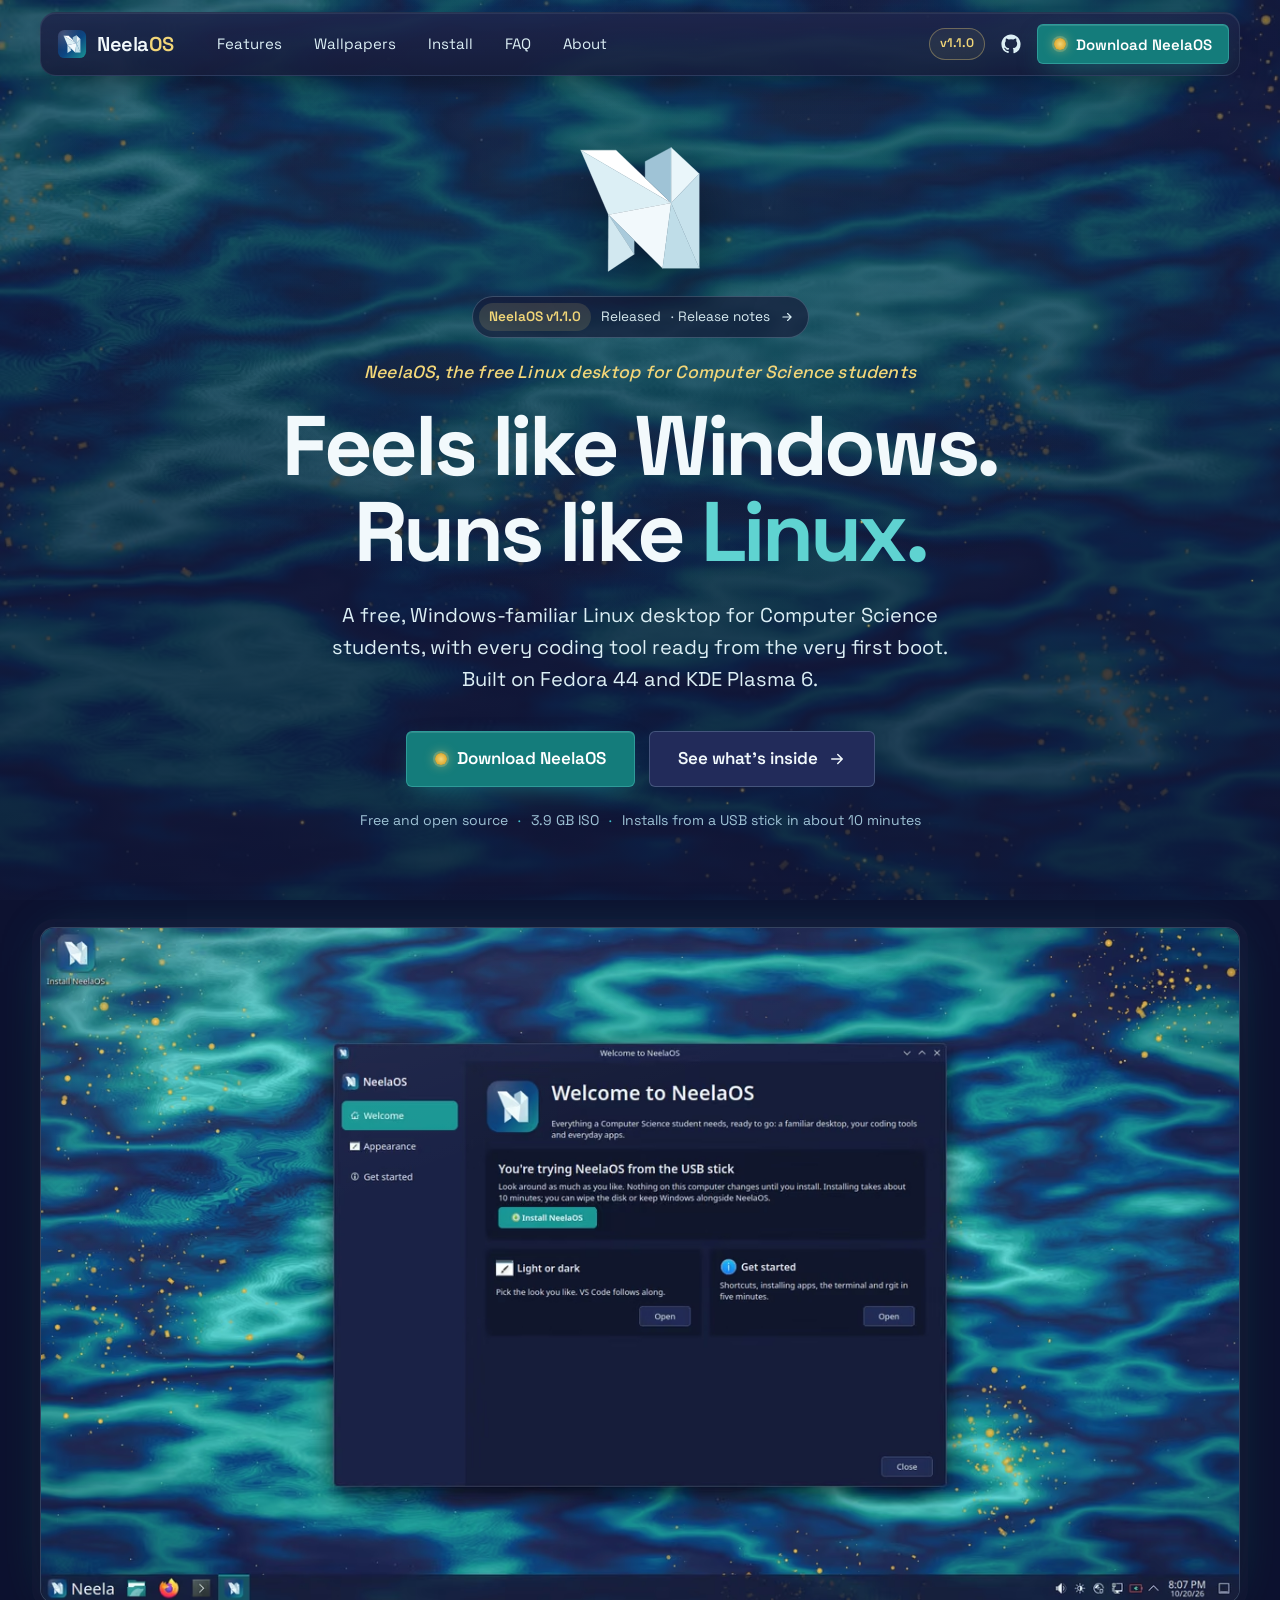
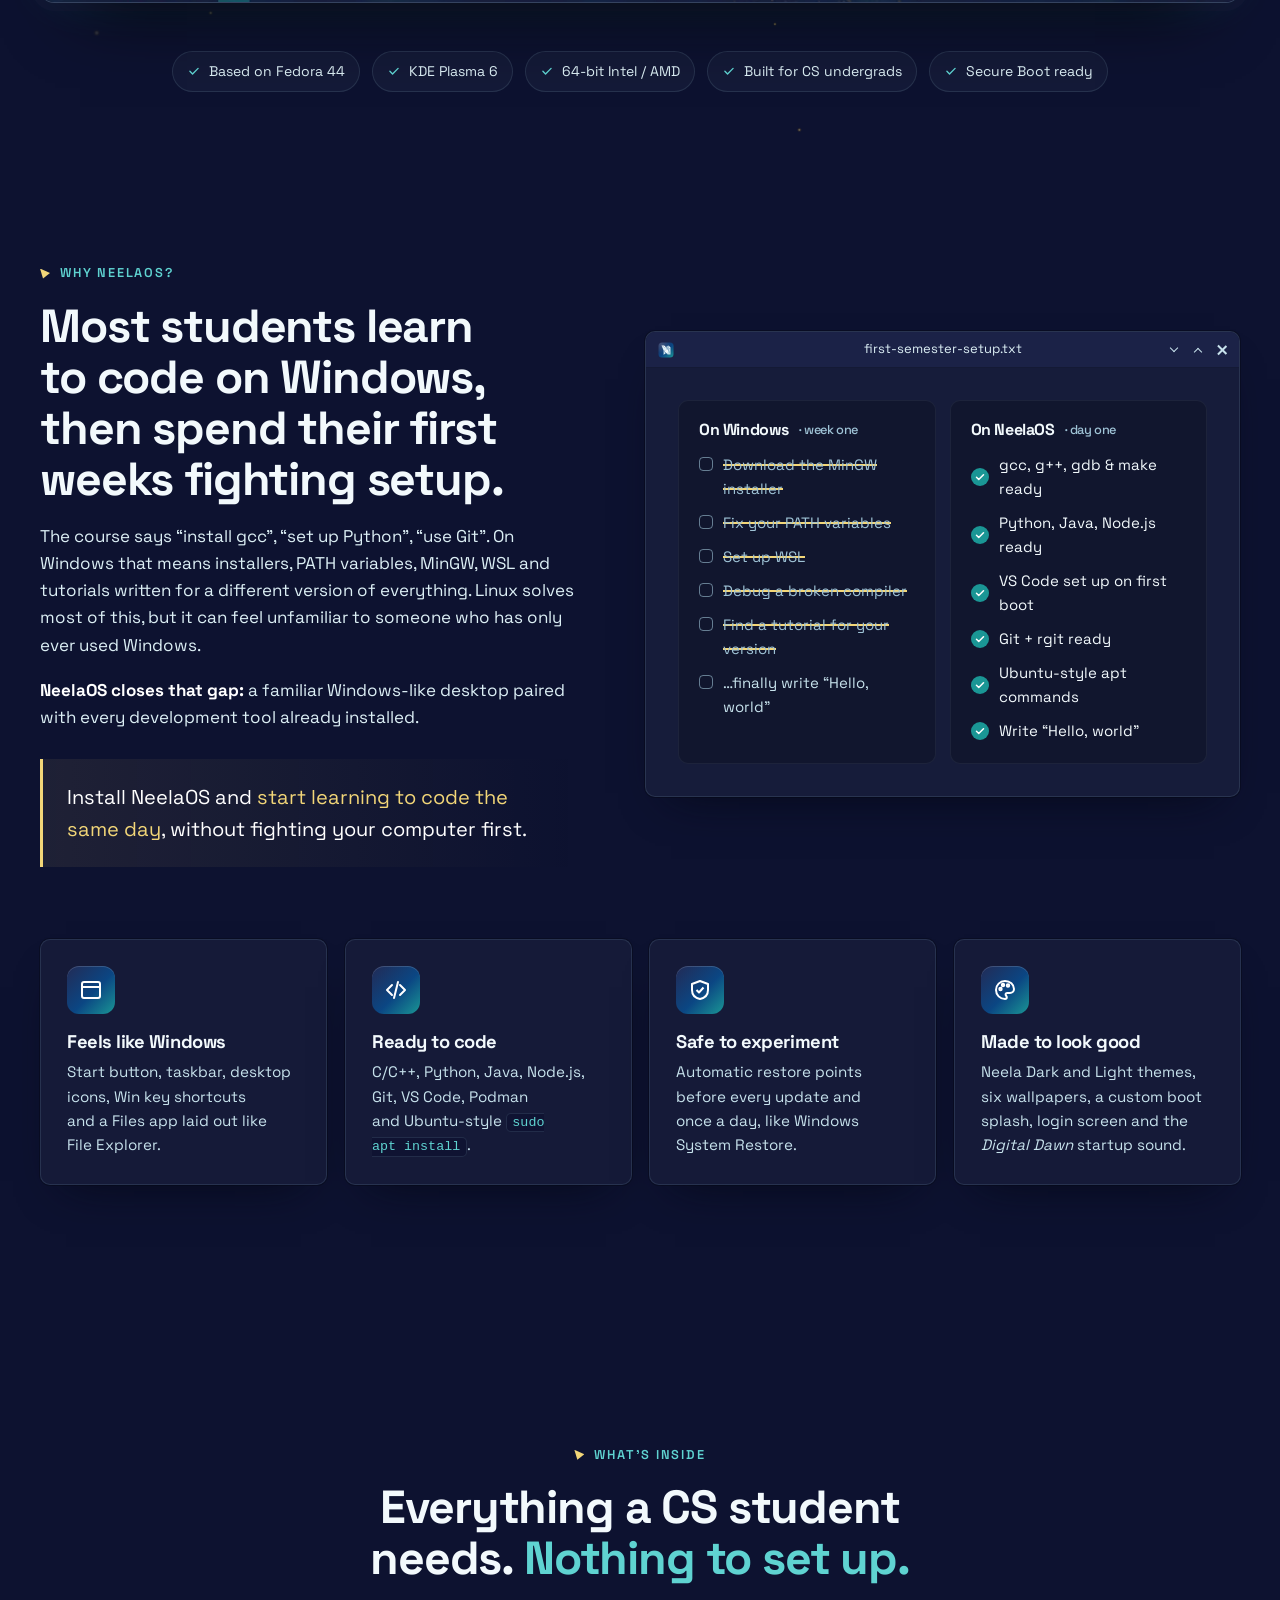
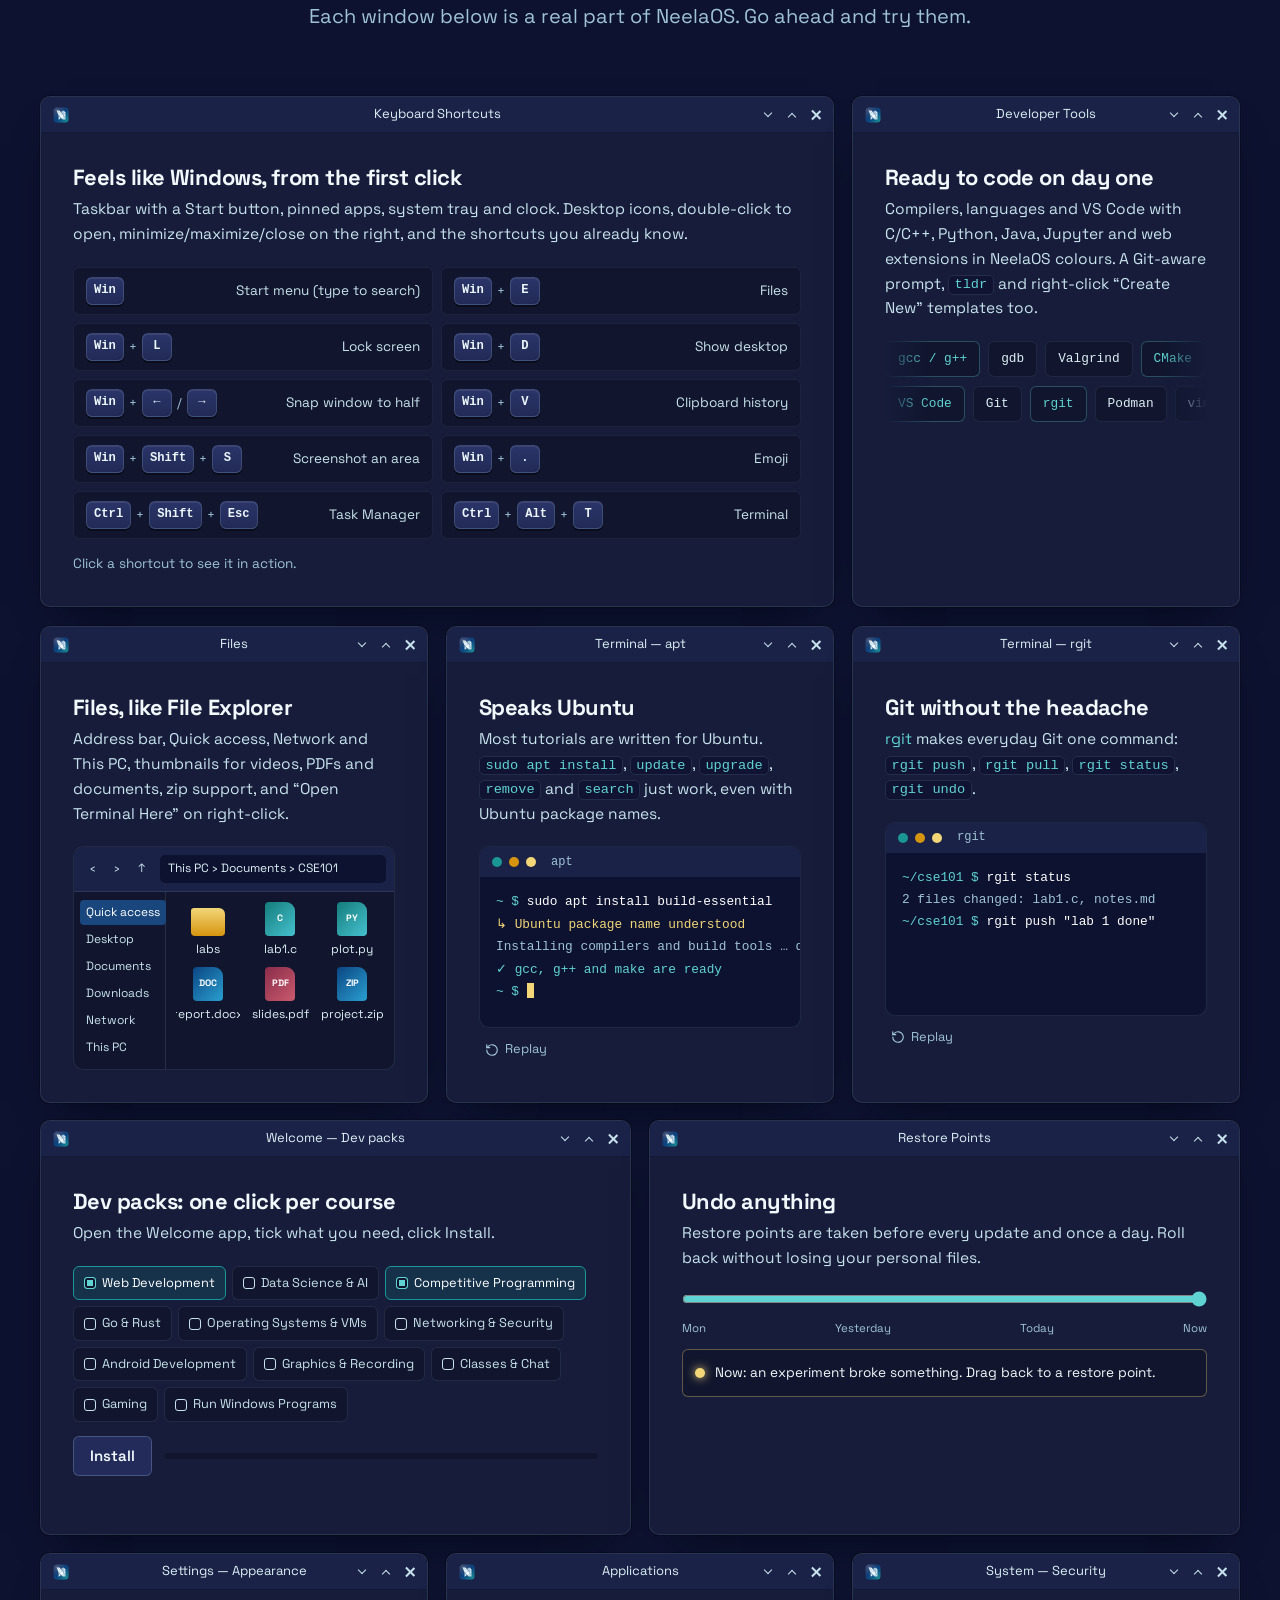
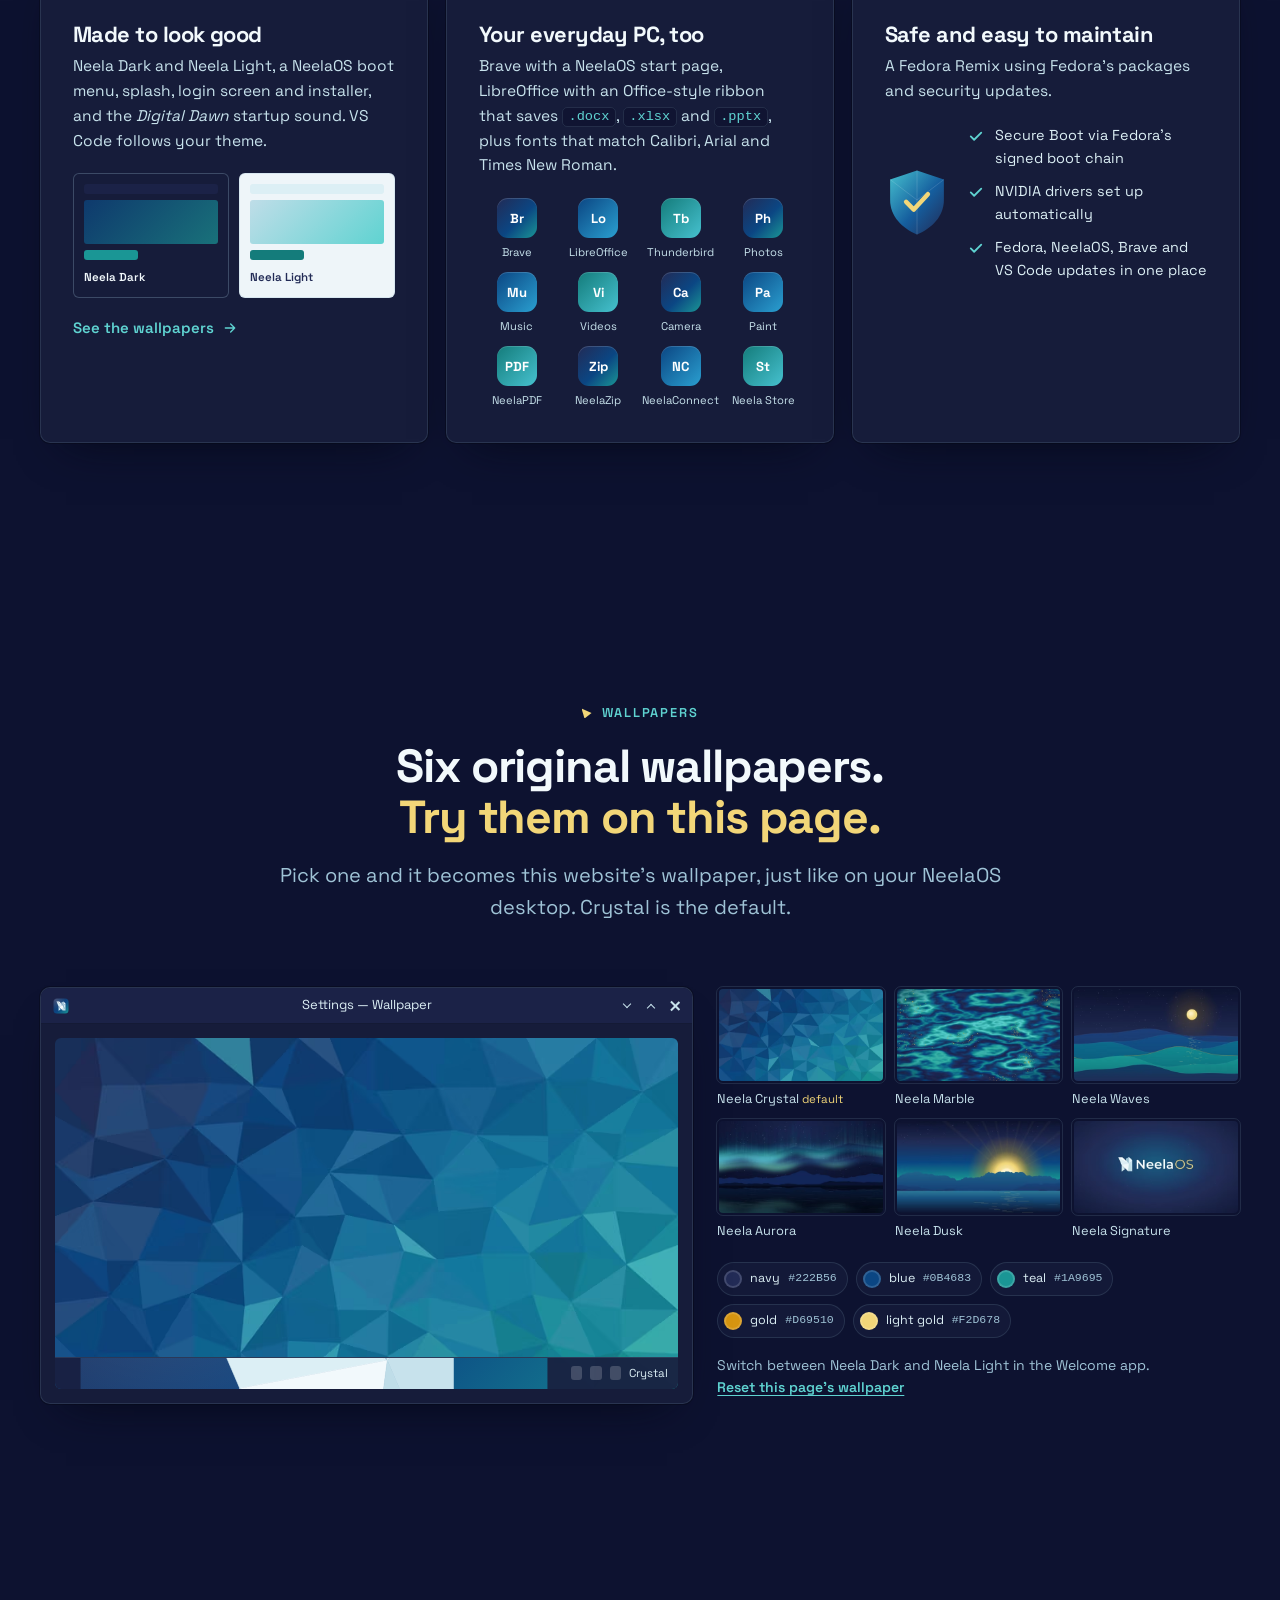
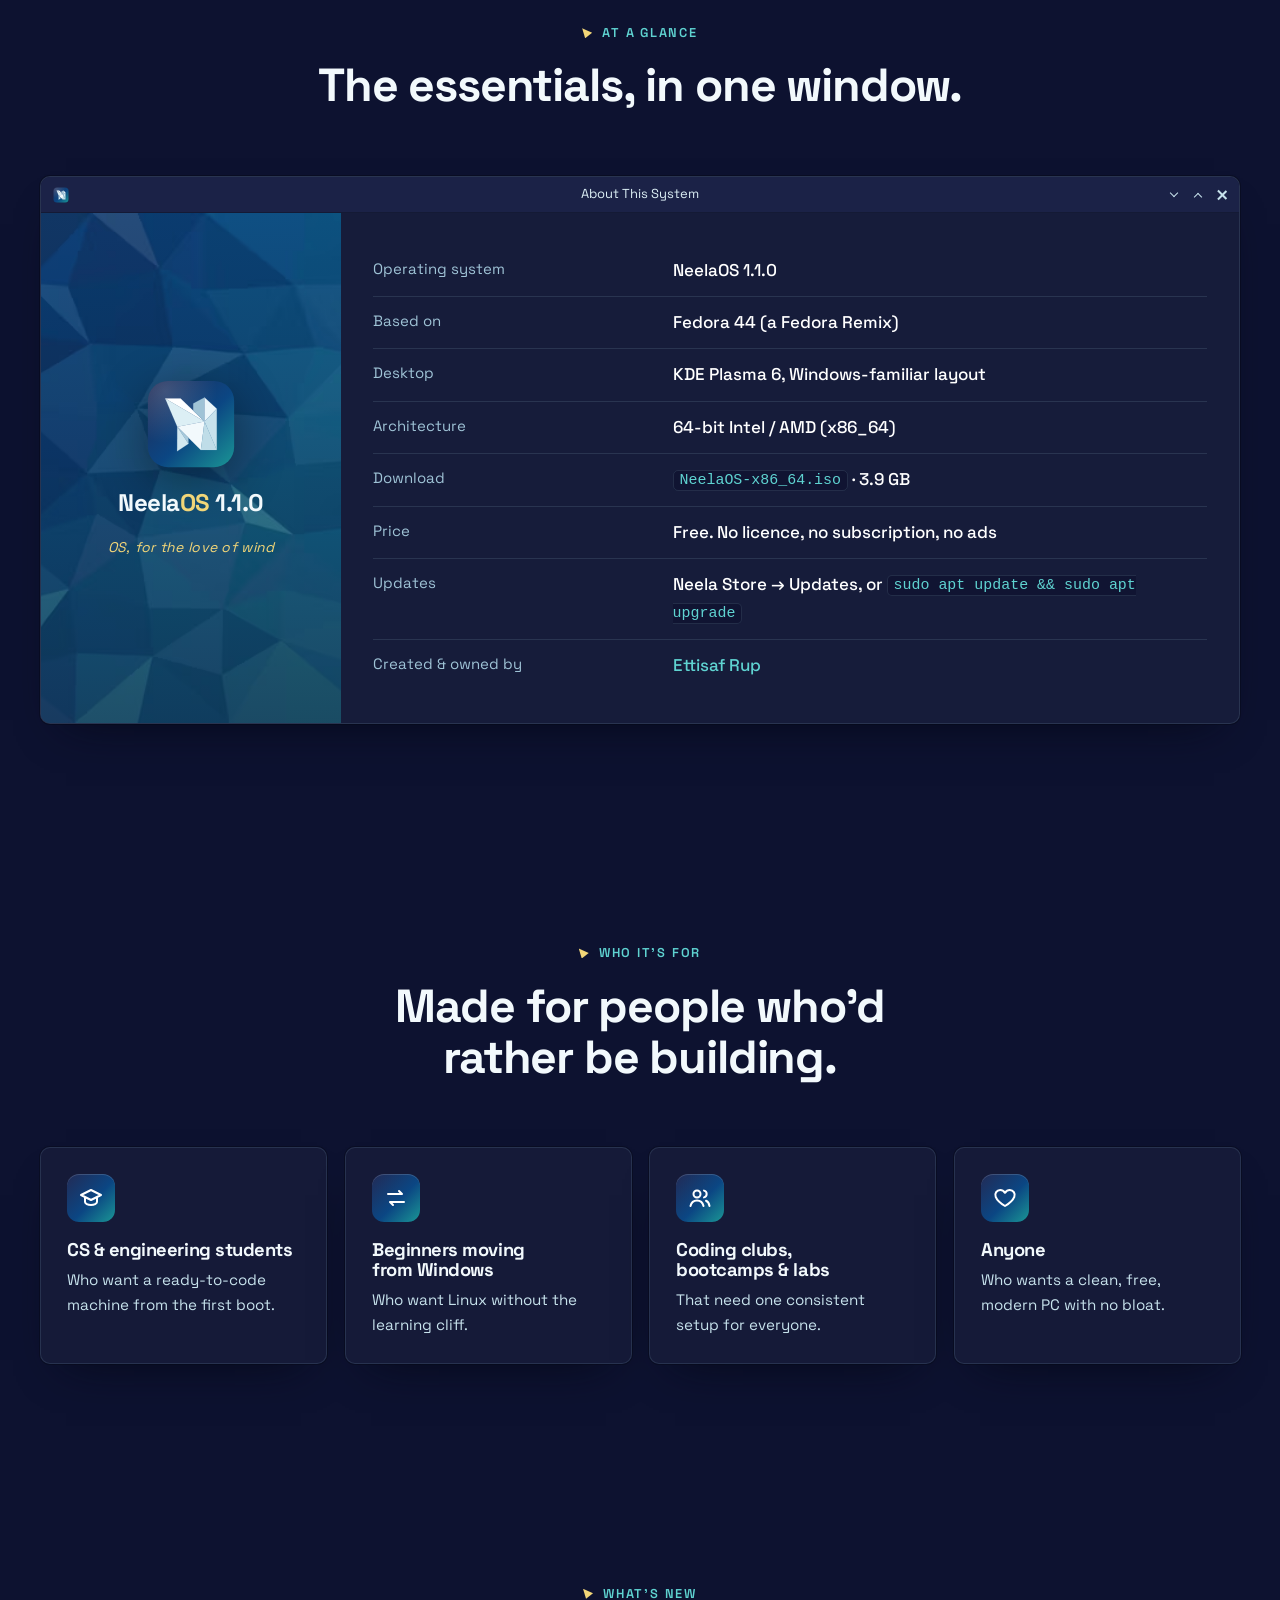
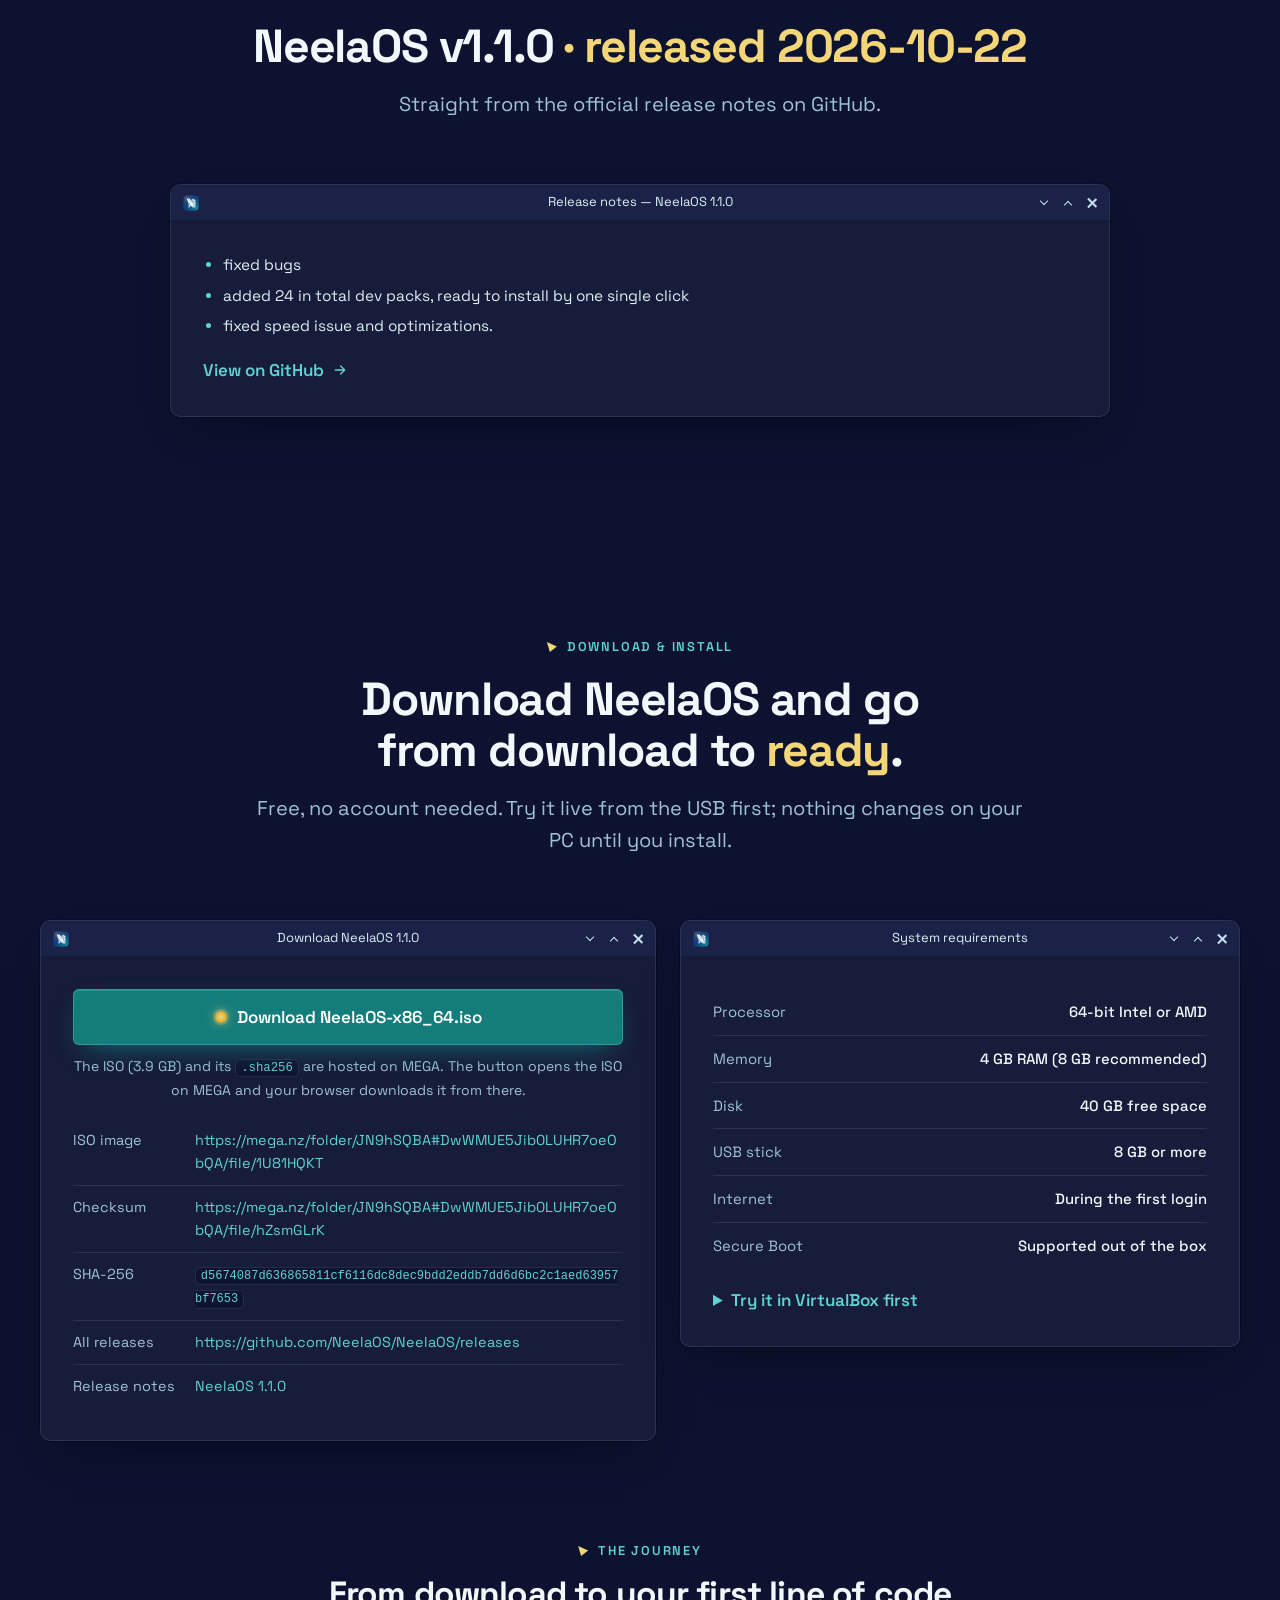
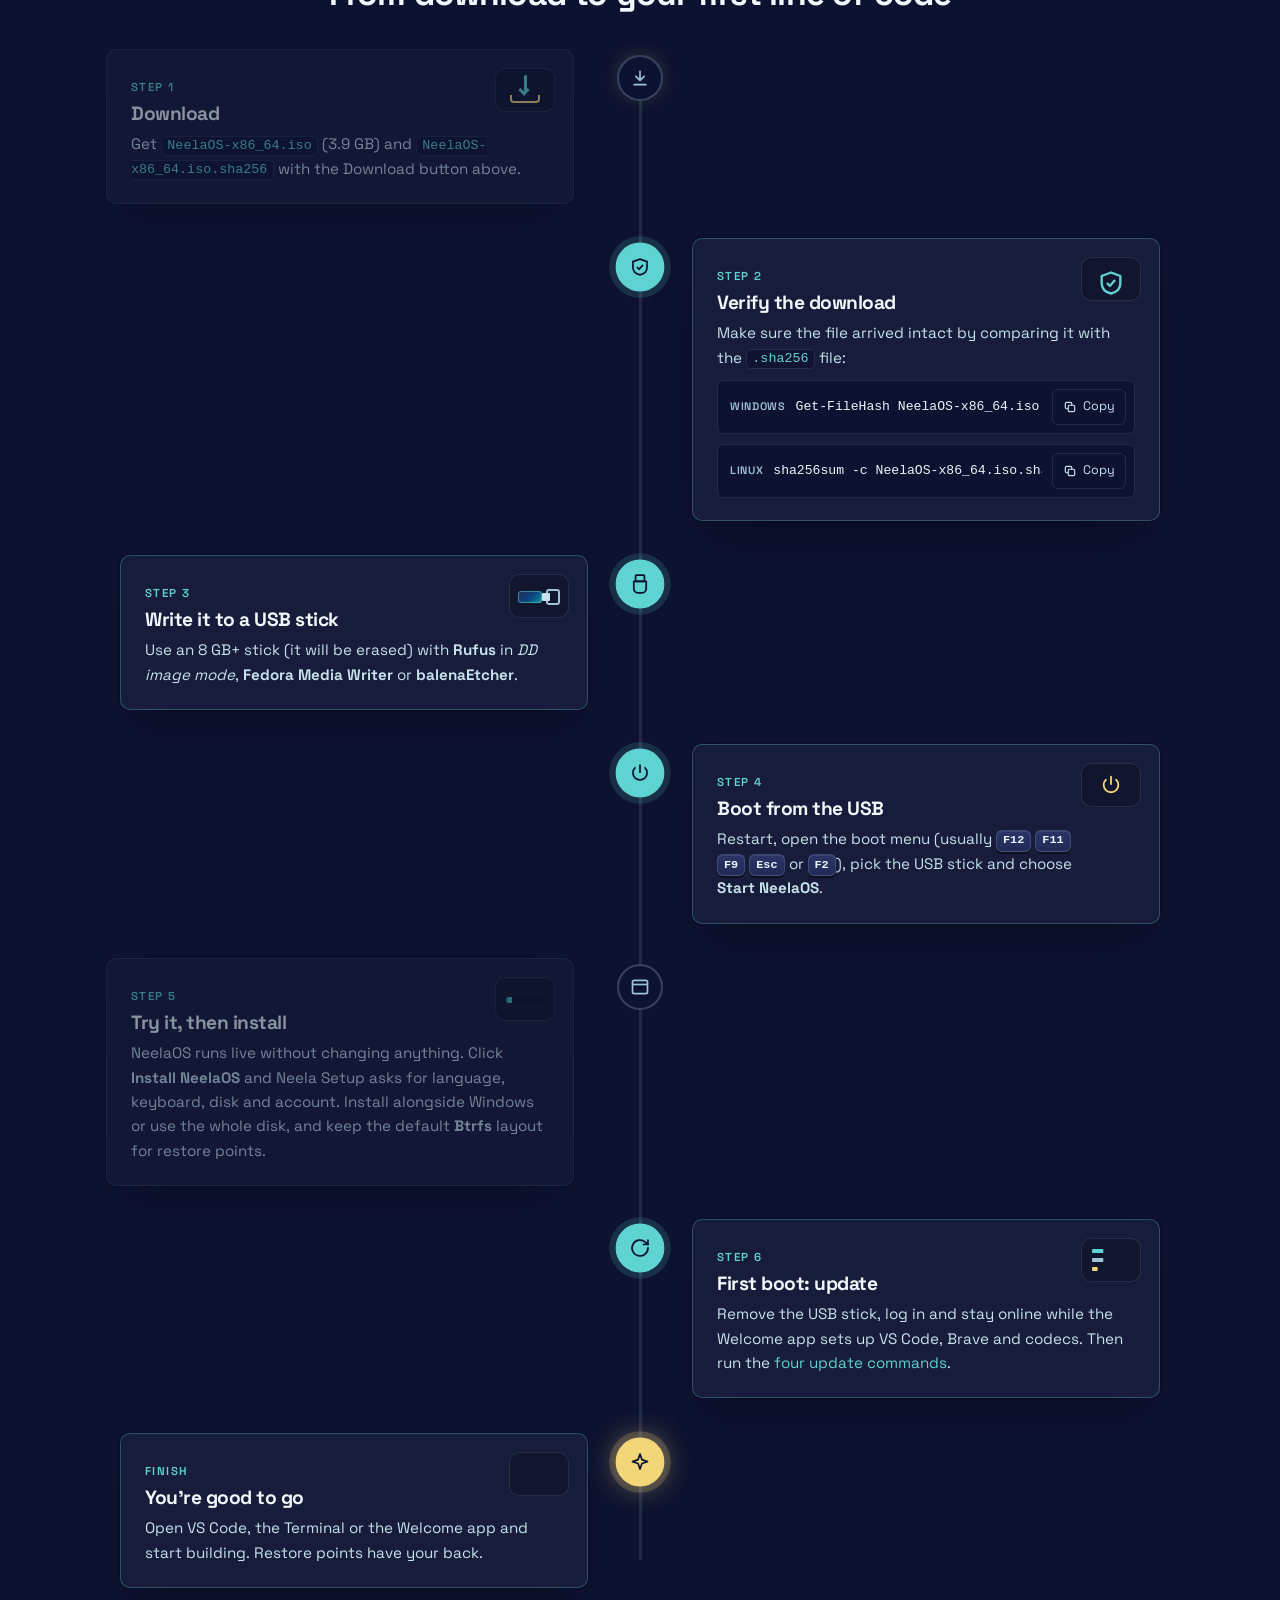
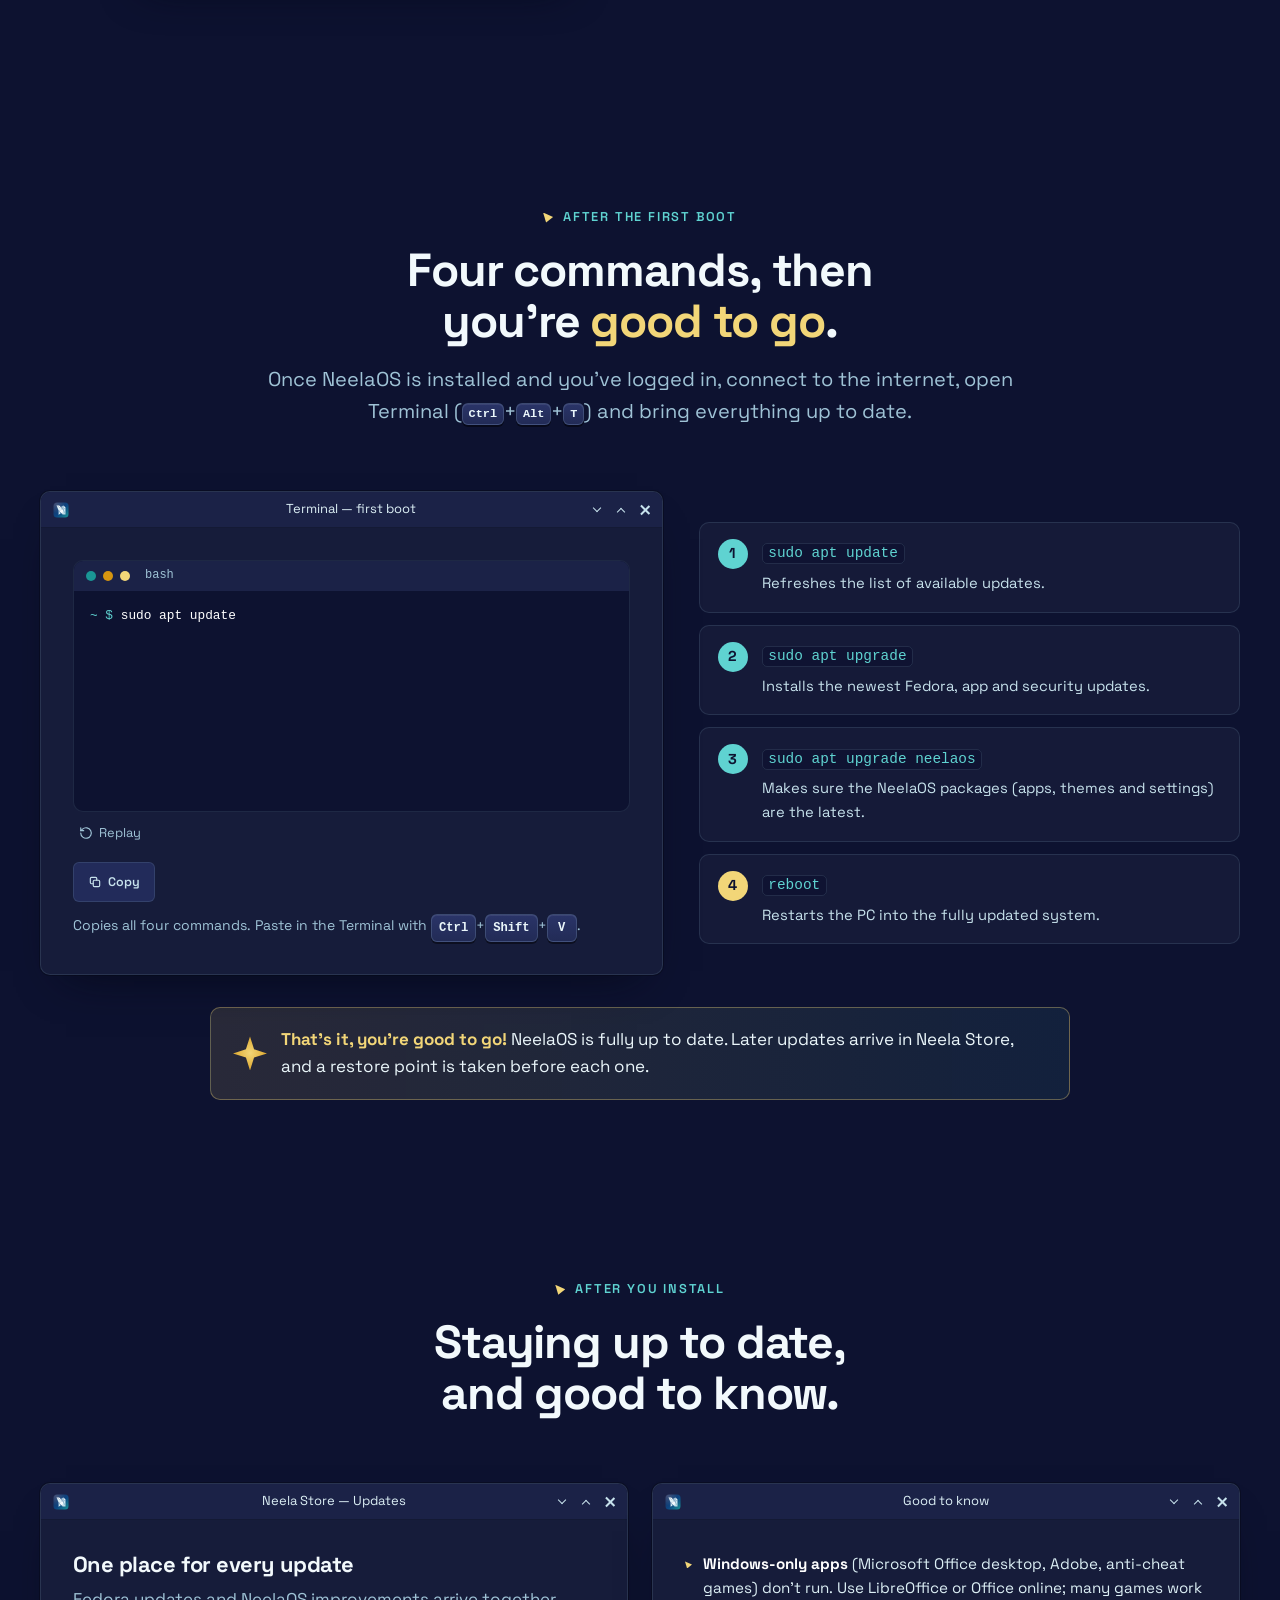
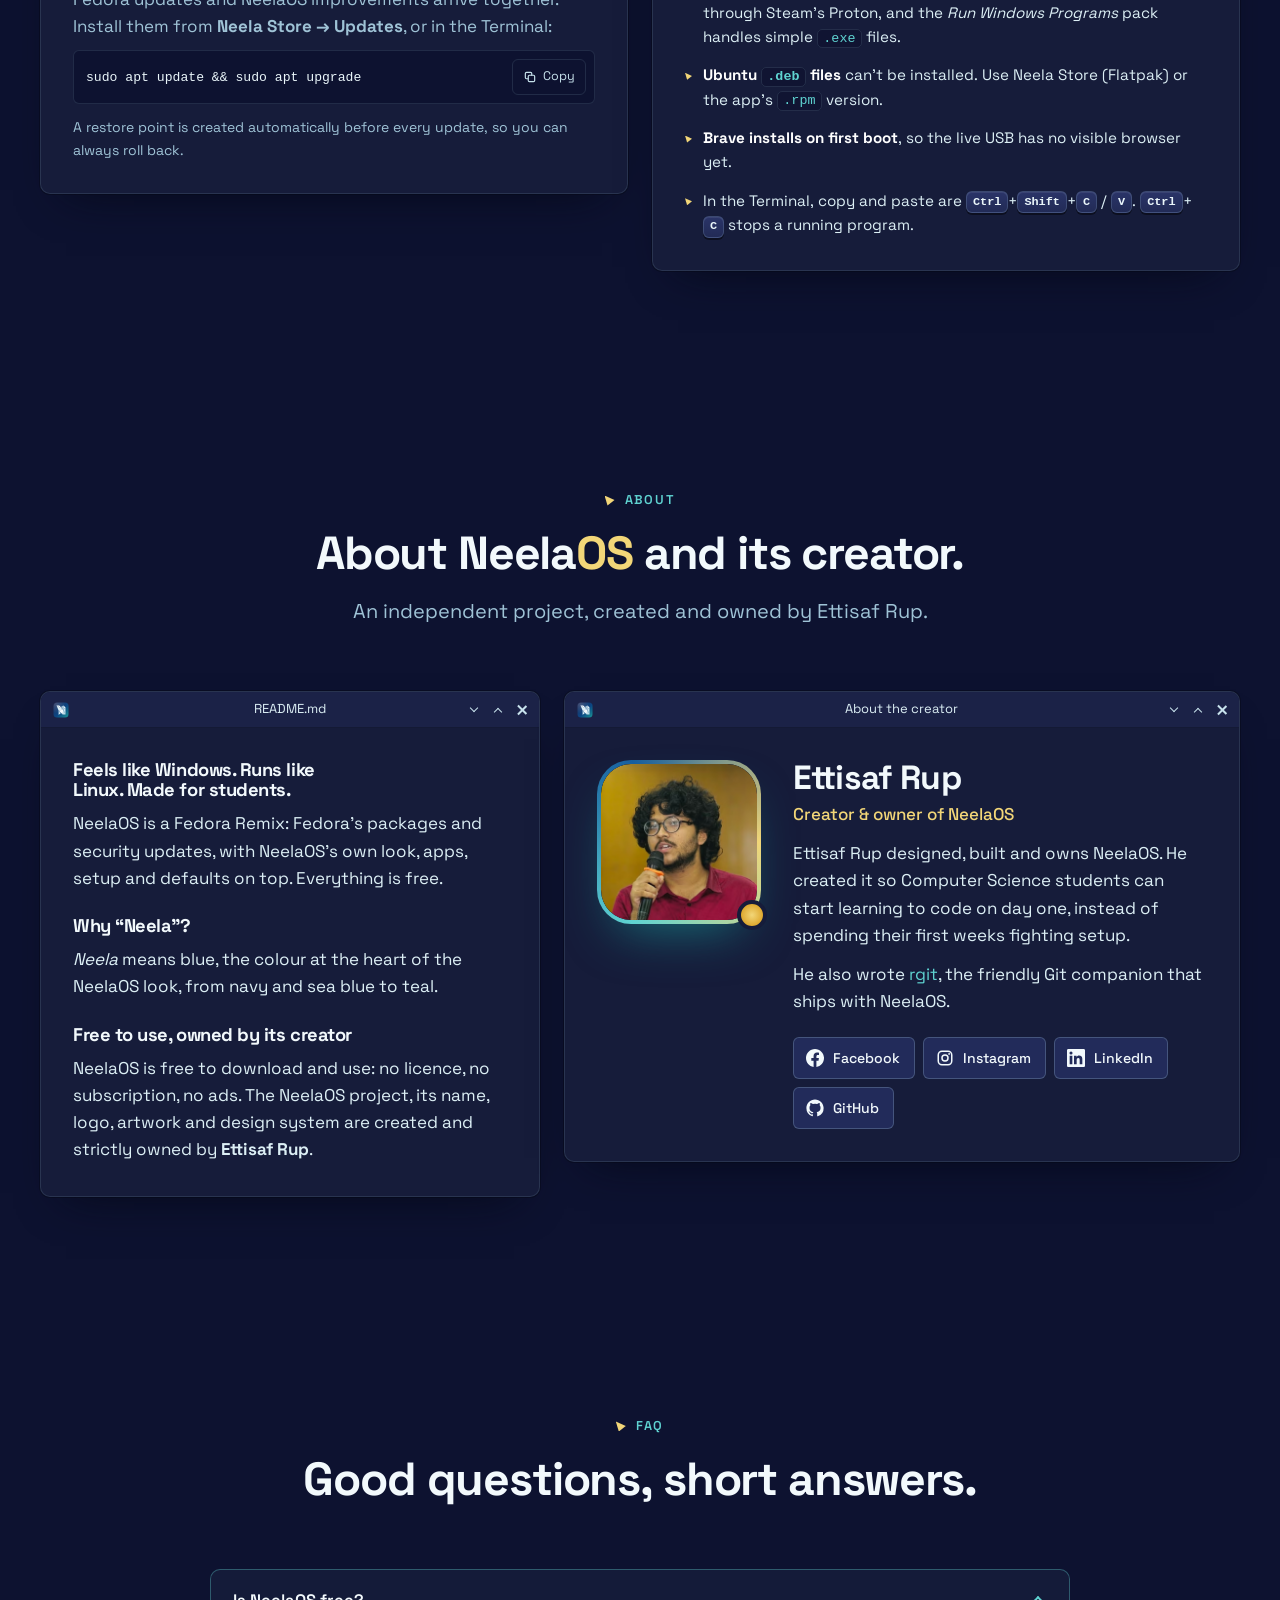
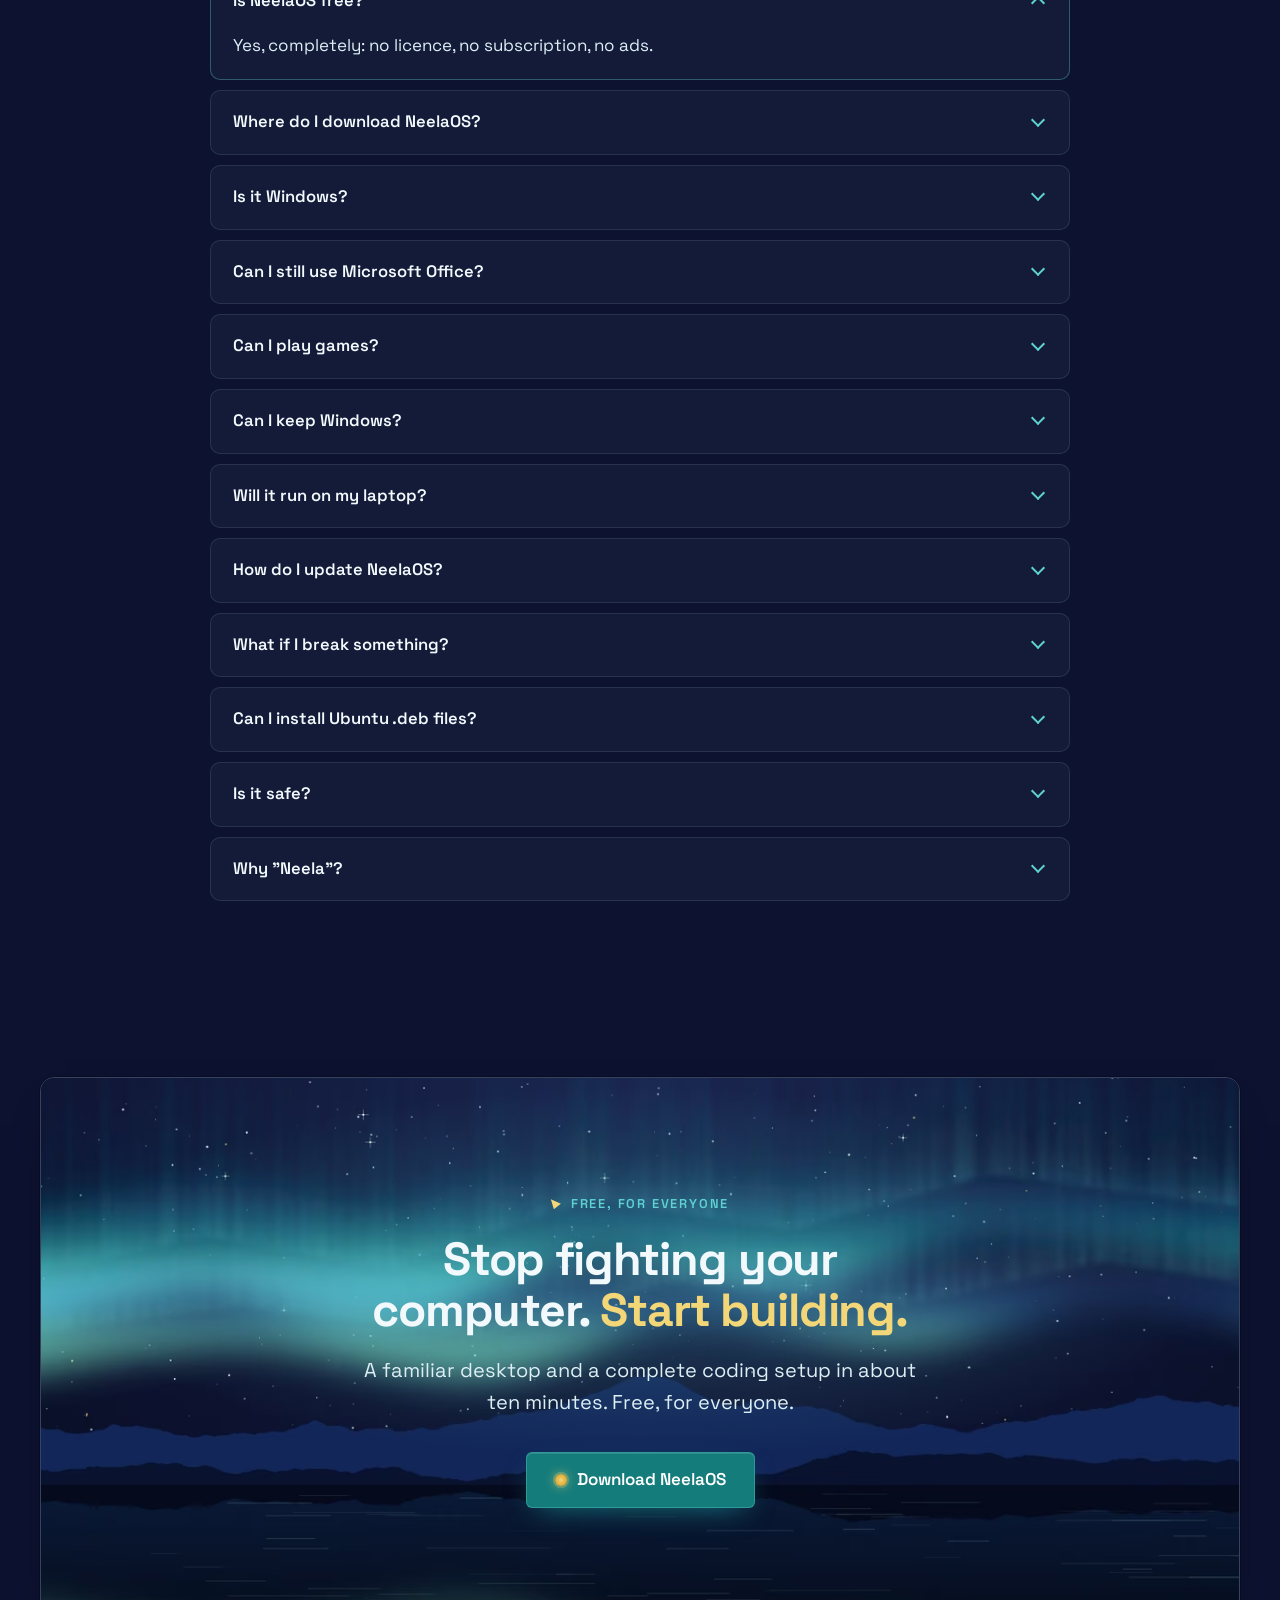
==== commit 620ee027: "update: SEO fix" ====
--- a/index.html
+++ b/index.html
@@ -3,8 +3,8 @@
 <head>
 <meta charset="utf-8">
 <meta name="viewport" content="width=device-width, initial-scale=1, viewport-fit=cover">
-<title>NeelaOS: Free Windows-like Linux for Computer Science Students | Download</title>
-<meta name="description" content="NeelaOS is a free, Windows-familiar Linux desktop built on Fedora 44 and KDE Plasma 6, with every coding tool a Computer Science student needs ready from the very first boot. Download the ISO and install from a USB stick.">
+<title>NeelaOS: Free Windows-like Linux for CS Students | Download</title>
+<meta name="description" content="Free Windows-like Linux for Computer Science students. Fedora 44 + KDE Plasma 6 with every coding tool ready from first boot. Download the ISO.">
 <meta name="robots" content="index, follow, max-image-preview:large, max-snippet:-1, max-video-preview:-1">
 <meta name="author" content="Ettisaf Rup">
 <meta name="keywords" content="NeelaOS, NeelaOS download, NeelaOS ISO, Linux for students, Windows-like Linux, Linux for computer science students, Fedora Remix, KDE Plasma 6, Fedora 44, free operating system, Ettisaf Rup">
@@ -15,16 +15,16 @@
 <meta property="og:type" content="website">
 <meta property="og:site_name" content="NeelaOS">
 <meta property="og:url" content="https://neelaos.github.io/">
-<meta property="og:title" content="NeelaOS: Free Windows-like Linux for Computer Science Students | Download">
-<meta property="og:description" content="NeelaOS is a free, Windows-familiar Linux desktop built on Fedora 44 and KDE Plasma 6, with every coding tool a Computer Science student needs ready from the very first boot. Download the ISO and install from a USB stick.">
+<meta property="og:title" content="NeelaOS: Free Windows-like Linux for CS Students | Download">
+<meta property="og:description" content="Free Windows-like Linux for Computer Science students. Fedora 44 + KDE Plasma 6 with every coding tool ready from first boot. Download the ISO.">
 <meta property="og:image" content="https://neelaos.github.io/img/og-image.jpg">
 <meta property="og:image:width" content="1200">
 <meta property="og:image:height" content="630">
 <meta property="og:image:alt" content="NeelaOS: OS, for the love of wind. Free, built on Fedora, made for Computer Science students.">
 <meta property="og:locale" content="en_US">
 <meta name="twitter:card" content="summary_large_image">
-<meta name="twitter:title" content="NeelaOS: Free Windows-like Linux for Computer Science Students | Download">
-<meta name="twitter:description" content="NeelaOS is a free, Windows-familiar Linux desktop built on Fedora 44 and KDE Plasma 6, with every coding tool a Computer Science student needs ready from the very first boot. Download the ISO and install from a USB stick.">
+<meta name="twitter:title" content="NeelaOS: Free Windows-like Linux for CS Students | Download">
+<meta name="twitter:description" content="Free Windows-like Linux for Computer Science students. Fedora 44 + KDE Plasma 6 with every coding tool ready from first boot. Download the ISO.">
 <meta name="twitter:image" content="https://neelaos.github.io/img/og-image.jpg">
 <link rel="icon" href="favicon.ico" sizes="32x32">
 <link rel="icon" href="img/favicon.svg" type="image/svg+xml">
@@ -37,7 +37,7 @@
 <style>@font-face{font-family: "Space Grotesk";src: url("fonts/SpaceGrotesk.woff2") format("woff2");font-weight: 300 700;font-display: swap}:root{--navy-950: #0D1230;--card: #11162E;--win: #161C3A;--taskbar: #181E3E;--bar: #1B2247;--navy-800: #222B56;--btn: #222B5A;--active: #19467C;--blue-700: #0B4683;--blue-600: #155E9E;--sea-500: #2A9FD0;--teal-700: #147C7B;--teal-600: #1A9695;--teal-400: #46C1CF;--teal-300: #5FD3D1;--gold-300: #F2D678;--gold-600: #D69510;--ice-50: #F2F9FC;--ice-100: #EAF6FA;--ice-200: #DCEFF5;--ice-300: #C7E2EC;--ice-400: #9FC3D6;--bg: var(--navy-950);--text: var(--ice-50);--text-muted: var(--ice-400);--line: rgb(159 195 214 / .14);--line-strong: rgb(159 195 214 / .28);--primary: var(--teal-700);--primary-hover: #168786;--link: var(--teal-300);--grad-brand: linear-gradient(135deg,var(--navy-800) 0%,var(--blue-700) 55%,var(--teal-600) 100%);--grad-gold: radial-gradient(circle,var(--gold-300),var(--gold-600));--font: "Space Grotesk","Segoe UI",system-ui,-apple-system,sans-serif;--mono: ui-monospace,"Cascadia Code","JetBrains Mono","SFMono-Regular",Consolas,monospace;--fs-display: clamp(2.6rem,1.6rem + 4.6vw,5.4rem);--fs-h2: clamp(1.9rem,1.4rem + 2.2vw,2.9rem);--fs-h3: clamp(1.15rem,1.05rem + .4vw,1.4rem);--fs-lead: clamp(1.05rem,1rem + .35vw,1.25rem);--fs-body: 1.0625rem;--fs-small: .875rem;--r-sm: 6px;--r-md: 10px;--r-lg: 14px;--shadow-win: 0 22px 44px -26px rgb(4 7 22 / .95),0 0 0 1px rgb(0 0 0 / .25);--ease-out: cubic-bezier(.16,1,.3,1);--ease-in-out: cubic-bezier(.65,0,.35,1);--ease-spring: cubic-bezier(.34,1.56,.64,1);--t-fast: 150ms;--t-ui: 300ms;--t-reveal: 700ms;--nav-h: 64px;--dock-h: 0px;--wrap: 1200px;--gutter: 16px;color-scheme: dark}@media (min-width: 640px){:root{--gutter: 24px}}@media (min-width: 960px){:root{--gutter: 32px}}@media (max-width: 999px){:root{--nav-h: 58px;--dock-h: calc(66px + env(safe-area-inset-bottom))}}*,*::before,*::after{box-sizing: border-box}*{margin: 0}html{-webkit-text-size-adjust: 100%;scroll-padding-top: calc(var(--nav-h) + 28px)}@media (prefers-reduced-motion: no-preference){html{scroll-behavior: smooth}}html:has(dialog[open]){overflow: hidden}body{min-height: 100svh;padding-bottom: var(--dock-h);font-family: var(--font);font-size: var(--fs-body);line-height: 1.6;color: var(--text);background: var(--bg);-webkit-font-smoothing: antialiased;text-rendering: optimizeLegibility;overflow-x: clip}img,svg,picture,canvas{display: block;max-width: 100%}img{height: auto}a{color: inherit;text-decoration: none}button,input{font: inherit;color: inherit}button{cursor: pointer;background: none;border: 0}h1,h2,h3,h4{line-height: 1.1;letter-spacing: -.025em;font-weight: 700;text-wrap: balance}p{text-wrap: pretty}code,kbd,pre{font-family: var(--mono)}:not(pre)>code{font-size: .88em;padding: .1em .4em;border-radius: 5px;background: rgb(13 18 48 / .7);border: 1px solid var(--line);color: var(--teal-300);overflow-wrap: anywhere}::selection{background: var(--teal-600);color: #fff}:focus-visible{outline: 2px solid var(--gold-300);outline-offset: 3px;border-radius: 4px}[hidden]{display: none !important}.sr-only{position: absolute;width: 1px;height: 1px;padding: 0;margin: -1px;overflow: hidden;clip: rect(0 0 0 0);white-space: nowrap;border: 0}.skip{position: fixed;top: 8px;left: 8px;z-index: 300;padding: 10px 16px;background: var(--gold-300);color: var(--navy-950);font-weight: 600;border-radius: var(--r-sm);transform: translateY(-160%);transition: transform var(--t-ui) var(--ease-out)}.skip:focus{transform: none}.wrap{width: 100%;max-width: calc(var(--wrap) + var(--gutter) * 2);margin-inline: auto;padding-inline: var(--gutter)}.section{position: relative;padding-block: clamp(72px,10vw,136px)}.section--tight{padding-block: clamp(48px,7vw,88px)}.gold{color: var(--gold-300)}.teal{color: var(--teal-300)}.muted{color: var(--text-muted)}.small{font-size: var(--fs-small)}.center{text-align: center}.motive>*,.bento>*,.wp-layout>*,.install>*,.timeline>*,.install__side>*,.duo>*,.about-grid>*,.compare>*{min-width: 0}.text-btn{color: var(--teal-300);font-weight: 600;text-decoration: underline;text-underline-offset: 3px;padding: 0}.text-btn:hover{color: #fff}.desktop-bg{position: fixed;top: 0;left: 0;width: 100%;height: 100vh;height: 100lvh;z-index: -1;pointer-events: none;background: var(--navy-950);contain: strict;transform: translateZ(0)}.desktop-bg__pic{position: absolute;inset: 0;opacity: 0;transition: opacity .9s var(--ease-out)}.desktop-bg__pic.is-on{opacity: 1}.desktop-bg img{width: 100%;height: 100%;object-fit: cover}.desktop-bg::after{content: "";position: absolute;inset: 0;background: radial-gradient(ellipse 70% 55% at 50% 30%,rgb(26 150 149 / .16),transparent 70%),linear-gradient(180deg,rgb(13 18 48 / .45),rgb(13 18 48 / .7) 50%,rgb(13 18 48 / .8))}.eyebrow{display: inline-flex;align-items: center;gap: 10px;font-size: .8rem;font-weight: 600;letter-spacing: .14em;text-transform: uppercase;color: var(--teal-300)}.eyebrow::before{content: "";width: 10px;height: 10px;background: var(--gold-300);clip-path: polygon(0 0,100% 45%,30% 100%)}.head{max-width: 780px;margin-bottom: clamp(36px,5vw,64px)}.head.center{margin-inline: auto}.head h2{font-size: var(--fs-h2);margin-top: 14px}.head p{font-size: var(--fs-lead);color: var(--text-muted);margin-top: 16px}.lead{font-size: var(--fs-lead);color: var(--ice-200)}.btn{--mx: 0px;--my: 0px;--lift: 0px;position: relative;display: inline-flex;align-items: center;justify-content: center;gap: 10px;min-height: 48px;padding: 12px 22px;border-radius: var(--r-sm);font-weight: 600;font-size: 1rem;line-height: 1;white-space: nowrap;border: 1px solid transparent;transform: translate3d(var(--mx),calc(var(--my) - var(--lift)),0);transition: transform var(--t-ui) var(--ease-out),background-color var(--t-fast),border-color var(--t-fast),box-shadow var(--t-ui)}.btn svg{width: 18px;height: 18px;flex: none}.btn--primary{background: var(--primary);color: #fff;border-color: rgb(95 211 209 / .35);box-shadow: 0 10px 30px -12px rgb(26 150 149 / .8),inset 0 1px 0 rgb(255 255 255 / .12)}.btn--primary:hover{--lift: 2px;background: var(--primary-hover);box-shadow: 0 16px 40px -12px rgb(26 150 149 / .95),inset 0 1px 0 rgb(255 255 255 / .16)}.btn__spark{width: 12px;height: 12px;border-radius: 50%;flex: none;background: var(--grad-gold);box-shadow: 0 0 0 2px rgb(242 214 120 / .25),0 0 12px rgb(242 214 120 / .7)}.btn--ghost{background: var(--btn);border-color: var(--line-strong);color: var(--ice-50)}.btn--ghost:hover{--lift: 2px;border-color: var(--teal-300);background: #263166}.btn--sm{min-height: 40px;padding: 9px 16px;font-size: .9375rem}.btn--lg{min-height: 56px;padding: 16px 28px;font-size: 1.0625rem}.btn--block{width: 100%}.icon-btn{display: grid;place-items: center;width: 40px;height: 40px;flex: none;border-radius: var(--r-sm);color: var(--ice-200);transition: background-color var(--t-fast),color var(--t-fast)}.icon-btn:hover{background: rgb(255 255 255 / .08);color: #fff}.icon-btn svg{width: 20px;height: 20px}.link-arrow{display: inline-flex;align-items: center;gap: 8px;color: var(--link);font-weight: 600}.link-arrow svg{width: 16px;height: 16px;transition: transform var(--t-ui) var(--ease-out)}.link-arrow:hover svg{transform: translateX(4px)}.win{contain: layout paint;position: relative;display: flex;flex-direction: column;background: var(--win);border: 1px solid var(--line);border-radius: var(--r-md);box-shadow: var(--shadow-win);overflow: hidden}.win__bar{display: grid;grid-template-columns: 1fr auto 1fr;align-items: center;gap: 12px;height: 36px;padding: 0 12px;flex: none;background: var(--bar);border-bottom: 1px solid rgb(0 0 0 / .25);font-size: .8125rem;color: var(--ice-200);user-select: none}.win__bar img{width: 16px;height: 16px}.win__title{white-space: nowrap;overflow: hidden;text-overflow: ellipsis;text-align: center}.win__ctl{justify-self: end;display: flex;gap: 14px;color: var(--ice-300)}.win__ctl i{position: relative;width: 10px;height: 10px;display: block}.win__ctl i:nth-child(1)::before,.win__ctl i:nth-child(2)::before{content: "";position: absolute;left: 2px;width: 6px;height: 6px;border: solid currentColor;border-width: 0 1.5px 1.5px 0;transform: rotate(45deg)}.win__ctl i:nth-child(1)::before{top: 0}.win__ctl i:nth-child(2)::before{top: 4px;transform: rotate(-135deg)}.win__ctl i:nth-child(3)::before,.win__ctl i:nth-child(3)::after{content: "";position: absolute;left: 50%;top: -1px;width: 1.5px;height: 12px;background: currentColor;transform: translateX(-50%) rotate(45deg)}.win__ctl i:nth-child(3)::after{transform: translateX(-50%) rotate(-45deg)}.win__body{padding: clamp(20px,3vw,32px);flex: 1}.win__body>h3{font-size: var(--fs-h3)}.panel{background: var(--card);border: 1px solid rgb(159 195 214 / .08);border-radius: var(--r-md);padding: 20px}.topbar{position: fixed;z-index: 100;top: 0;left: 0;right: 0;padding: 12px var(--gutter) 0;pointer-events: none;transition: transform 420ms var(--ease-out)}.topbar__in{position: relative;pointer-events: auto;display: flex;align-items: center;gap: 10px;max-width: var(--wrap);height: var(--nav-h);margin: 0 auto;padding: 0 10px 0 14px;border-radius: 16px;border: 1px solid rgb(159 195 214 / .12);background: linear-gradient(180deg,rgb(30 38 76 / .9),rgb(22 28 58 / .88));box-shadow: 0 16px 36px -22px rgb(0 0 0 / .8),inset 0 1px 0 rgb(255 255 255 / .07);transition: background-color var(--t-ui),border-color var(--t-ui),height var(--t-ui) var(--ease-out);overflow: hidden}.topbar.is-solid .topbar__in{background: rgb(22 28 58 / .96);border-color: var(--line-strong)}.topbar.is-hidden{transform: translateY(calc(-100% - 16px))}.brand{display: flex;align-items: center;gap: 10px;height: 44px;padding: 0 8px 0 2px;border-radius: var(--r-sm);font-size: 1.25rem;font-weight: 600;letter-spacing: -.02em;flex: none}.brand img{width: 30px;height: 30px;transition: transform .6s var(--ease-spring)}.brand:hover img{transform: rotate(-8deg) scale(1.08)}.links{position: relative;display: none;align-items: center;height: 44px;margin-left: 10px}.links a{position: relative;z-index: 1;display: flex;align-items: center;height: 100%;padding: 0 16px;font-size: .9375rem;color: var(--ice-200);border-radius: 10px;transition: color var(--t-fast)}.links a:hover,.links a.is-active{color: #fff}.links__pill{position: absolute;top: 0;left: 0;height: 100%;width: var(--pw,0px);border-radius: 10px;background: var(--active);box-shadow: inset 0 0 0 1px rgb(95 211 209 / .22);transform: translateX(var(--px,0px));opacity: 0;transition: transform 420ms var(--ease-out),width 420ms var(--ease-out),opacity var(--t-ui)}.links__pill::after{content: "";position: absolute;left: 50%;bottom: 3px;width: 18px;height: 3px;margin-left: -9px;border-radius: 3px;background: var(--teal-300)}.links.has-pill .links__pill{opacity: 1}.topbar__end{margin-left: auto;display: flex;align-items: center;gap: 6px}.ver{display: none;padding: 5px 10px;border-radius: 999px;font-size: .78rem;font-weight: 600;color: var(--gold-300);border: 1px solid rgb(242 214 120 / .35);background: rgb(242 214 120 / .06);transition: background-color var(--t-fast)}.ver:hover{background: rgb(242 214 120 / .14)}.topbar__progress{position: absolute;left: 0;right: 0;bottom: 0;height: 2px;background: linear-gradient(90deg,var(--teal-600),var(--gold-300));transform-origin: left;transform: scaleX(var(--progress,0))}@supports (animation-timeline: scroll()){.topbar__progress{animation: progress linear both;animation-timeline: scroll(root)}@keyframes progress{from{transform: scaleX(0)}to{transform: scaleX(1)}}}@media (min-width: 1000px){.links{display: flex}.ver{display: inline-block}}@media (max-width: 999px){.topbar{padding: 0}.topbar__in{border-radius: 0;border-width: 0 0 1px;padding: 0 var(--gutter);background: rgb(24 30 62 / .94)}.topbar .icon-btn{display: none}}@media (max-width: 380px){.brand span{display: none}}.dock{position: fixed;z-index: 100;left: 0;right: 0;bottom: 0;display: grid;grid-template-columns: 1.15fr repeat(4,1fr);align-items: stretch;height: var(--dock-h);padding: 6px 6px env(safe-area-inset-bottom);background: rgb(24 30 62 / .97);border-top: 1px solid var(--line-strong);box-shadow: 0 -14px 30px -20px rgb(0 0 0 / .8)}.dock__start,.dock__item{position: relative;display: flex;flex-direction: column;align-items: center;justify-content: center;gap: 3px;border-radius: 12px;font-size: .7rem;font-weight: 500;color: var(--ice-300);transition: color var(--t-fast),background-color var(--t-fast),transform 200ms var(--ease-spring);-webkit-tap-highlight-color: transparent}.dock__item svg{width: 22px;height: 22px}.dock__item:active,.dock__start:active{transform: scale(.92)}.dock__item.is-active{color: #fff;background: rgb(25 70 124 / .7)}.dock__item::after{content: "";position: absolute;bottom: 2px;width: 16px;height: 3px;border-radius: 3px;background: var(--teal-300);transform: scaleX(0);transition: transform var(--t-ui) var(--ease-out)}.dock__item.is-active::after{transform: scaleX(1)}.dock__start{color: #fff}.dock__start img{width: 26px;height: 26px;transition: transform .5s var(--ease-spring)}.dock__start[aria-expanded="true"] img{transform: rotate(-12deg) scale(1.1)}@media (min-width: 1000px){.dock{display: none}}.startmenu{position: fixed;inset: auto 0 0;width: 100%;max-width: 560px;max-height: min(86svh,720px);margin: 0 auto;padding: 6px 18px calc(18px + env(safe-area-inset-bottom));overflow-y: auto;overscroll-behavior: contain;color: var(--text);background: rgb(22 28 58 / .98);border: 1px solid var(--line-strong);border-bottom: 0;border-radius: 22px 22px 0 0;box-shadow: 0 -30px 80px -20px rgb(0 0 0 / .8);transform: translateY(var(--drag,0px));transition: transform 380ms var(--ease-out),opacity 300ms,overlay 380ms allow-discrete,display 380ms allow-discrete}.startmenu[open]{opacity: 1}.startmenu:not([open]){transform: translateY(105%);opacity: 0}@starting-style{.startmenu[open]{transform: translateY(105%);opacity: 0}}.startmenu::backdrop{background: rgb(5 8 25 / .62);transition: background-color 300ms,overlay 300ms allow-discrete,display 300ms allow-discrete}@starting-style{.startmenu[open]::backdrop{background: rgb(5 8 25 / 0)}}.startmenu.is-dragging{transition: none}.startmenu__grab{display: grid;place-items: center;height: 26px;cursor: grab;touch-action: none}.startmenu__grab span{width: 44px;height: 5px;border-radius: 5px;background: var(--line-strong)}.startmenu__head{display: flex;align-items: center;gap: 12px;padding: 4px 0 16px;border-bottom: 1px solid var(--line);touch-action: none}.startmenu__head img{width: 40px;height: 40px}.startmenu__head div{flex: 1;display: grid}.startmenu__head strong{font-size: 1.1rem}.startmenu__head strong:focus{outline: none}.startmenu__head small{color: var(--ice-400);font-size: .8rem}.startmenu__label{font-size: .72rem;letter-spacing: .12em;text-transform: uppercase;color: var(--ice-400);margin: 16px 4px 10px}.startmenu__grid{display: grid;grid-template-columns: repeat(3,1fr);gap: 6px}.startmenu__grid a{display: flex;flex-direction: column;align-items: center;gap: 8px;padding: 12px 4px;border-radius: var(--r-md);font-size: .82rem;text-align: center;transition: background-color var(--t-fast)}.startmenu__grid a:hover,.startmenu__grid a.is-active{background: rgb(255 255 255 / .07)}.startmenu__grid .tile{width: 44px;height: 44px;border-radius: 12px;display: grid;place-items: center;background: var(--grad-brand);box-shadow: inset 0 1px 0 rgb(255 255 255 / .15)}.startmenu__grid .tile svg{width: 22px;height: 22px}.startmenu[open] .startmenu__grid a{animation: tile-in 420ms var(--ease-out) backwards}.startmenu__grid a:nth-child(2){animation-delay: 30ms}.startmenu__grid a:nth-child(3){animation-delay: 60ms}.startmenu__grid a:nth-child(4){animation-delay: 90ms}.startmenu__grid a:nth-child(5){animation-delay: 120ms}.startmenu__grid a:nth-child(6){animation-delay: 150ms}.startmenu__grid a:nth-child(7){animation-delay: 180ms}.startmenu__grid a:nth-child(8){animation-delay: 210ms}.startmenu__grid a:nth-child(9){animation-delay: 240ms}@keyframes tile-in{from{opacity: 0;transform: translateY(10px) scale(.94)}}.startmenu__social{display: flex;gap: 4px;flex-wrap: wrap}.startmenu__social .icon-btn{width: 46px;height: 46px;background: var(--btn);border: 1px solid var(--line)}.startmenu__dl{width: 100%;margin-top: 18px}.hero{position: relative;padding-top: calc(var(--nav-h) + clamp(56px,9vh,110px));padding-bottom: 40px;text-align: center;isolation: isolate}.hero__sparks{position: absolute;inset: 0;z-index: -1;width: 100%;height: 100%;pointer-events: none}.mark{width: clamp(84px,11vw,124px);margin: 0 auto 22px;overflow: visible;filter: drop-shadow(0 18px 30px rgb(0 0 0 / .45))}.mark polygon{fill: var(--c);stroke: var(--c);stroke-width: .8;stroke-linejoin: round;transform-box: fill-box;transform-origin: center;transition: transform .6s var(--ease-out)}.mark:hover polygon{transform: translate(var(--hx,0),var(--hy,0))}.js .hero .mark polygon{animation: facet-in 1.3s var(--ease-out) calc(var(--i) * 70ms + .1s) backwards}@keyframes facet-in{from{opacity: 0;transform: translate(var(--dx),var(--dy)) rotate(var(--r)) scale(.4)}}.release-pill{display: inline-flex;align-items: center;gap: 10px;padding: 6px 14px 6px 6px;border-radius: 999px;font-size: .85rem;color: var(--ice-200);background: rgb(22 28 58 / .7);border: 1px solid var(--line-strong);transition: border-color var(--t-fast),background-color var(--t-fast)}.release-pill b{white-space: nowrap;padding: 3px 10px;border-radius: 999px;background: rgb(242 214 120 / .14);color: var(--gold-300);font-weight: 600}.release-pill svg{width: 14px;height: 14px;transition: transform var(--t-ui) var(--ease-out)}.release-pill:hover{border-color: var(--teal-300)}@media (max-width: 420px){.release-pill__more{display: none}}.release-pill:hover svg{transform: translateX(3px)}.hero h1{font-size: var(--fs-display);letter-spacing: -.04em;margin-top: 22px;line-height: 1.02}.h1-kicker{display: block;margin-bottom: 18px;font-size: clamp(.95rem,.9rem + .3vw,1.1rem);font-weight: 500;letter-spacing: .01em;line-height: 1.4;color: var(--gold-300);font-style: italic}.hero h1 .w{display: inline-block;overflow: hidden;vertical-align: bottom;padding-bottom: .08em;margin-bottom: -.08em}.hero h1 .w>span{display: inline-block}.js .hero h1 .w>span{animation: rise 1s var(--ease-out) calc(var(--i) * 80ms + .45s) backwards}@keyframes rise{from{transform: translateY(105%)}}.hero .lead{max-width: 660px;margin: 24px auto 0}.hero__cta{display: flex;flex-wrap: wrap;justify-content: center;gap: 14px;margin-top: 36px}.fineprint{margin-top: 22px;font-size: var(--fs-small);color: var(--ice-400)}.fineprint span + span::before{content: "\00B7";margin: 0 10px;color: var(--teal-400)}.js .hero-fade{animation: fade-up .9s var(--ease-out) var(--delay,1s) backwards}@keyframes fade-up{from{opacity: 0;transform: translateY(16px)}}.shot-wrap{perspective: 1600px;margin-top: clamp(56px,8vw,96px)}.shot{position: relative;border-radius: var(--r-lg);overflow: hidden;border: 1px solid var(--line-strong);background: var(--navy-950);box-shadow: 0 40px 70px -40px rgb(0 0 0 / .9),0 0 0 8px rgb(22 28 58 / .6),0 0 50px -16px rgb(26 150 149 / .45);transform-origin: 50% 0}.shot img{width: 100%;aspect-ratio: 16 / 9;object-fit: cover}.shot::after{content: "";position: absolute;inset: 0;background: linear-gradient(160deg,rgb(255 255 255 / .07),transparent 35%);pointer-events: none}.js .shot{transform: rotateX(16deg) scale(.94);transition: transform 1.4s var(--ease-out)}.js .shot.is-in{transform: none}@supports (animation-timeline: view()){.js .shot{transition: none;animation: untilt linear both;animation-timeline: view();animation-range: entry 0% cover 42%}@keyframes untilt{from{transform: rotateX(18deg) scale(.92)}to{transform: none}}}.trust{display: flex;flex-wrap: wrap;justify-content: center;gap: 10px 12px;margin-top: 48px;padding: 0;list-style: none}.chip{display: inline-flex;align-items: center;gap: 8px;padding: 8px 14px;border-radius: 999px;background: rgb(22 28 58 / .75);border: 1px solid var(--line);font-size: .875rem;color: var(--ice-200)}.chip svg{width: 14px;height: 14px;color: var(--teal-300)}.motive{display: grid;gap: clamp(32px,5vw,64px);align-items: center}@media (min-width: 960px){.motive{grid-template-columns: 1fr 1.1fr}}.motive__text h2{font-size: var(--fs-h2);margin-top: 14px}.motive__text p{color: var(--ice-200);margin-top: 18px}.motive__text p strong{color: #fff}.compare{display: grid;gap: 14px}@media (min-width: 560px){.compare{grid-template-columns: 1fr 1fr}}.compare h3{font-size: 1rem;display: flex;align-items: center;gap: 10px;margin-bottom: 14px}.compare h3 small{font-weight: 500;color: var(--ice-400);font-size: .8rem}.compare ul{list-style: none;padding: 0;display: grid;gap: 10px;font-size: .9375rem}.compare li{display: flex;align-items: center;gap: 10px}.todo li{display: block;position: relative;padding-left: 24px;color: var(--ice-300)}.todo li .x{color: inherit;-webkit-box-decoration-break: clone;box-decoration-break: clone;background: linear-gradient(var(--gold-300),var(--gold-300)) no-repeat 0 55% / 0 2px;transition: background-size .6s var(--ease-out),color .6s;transition-delay: calc(var(--d,0) * 140ms + .3s)}.todo.is-in li .x,.no-js .todo li .x{background-size: 100% 2px;color: var(--ice-400)}.todo li::before{content: "";position: absolute;left: 0;top: .32em;width: 14px;height: 14px;border-radius: 4px;border: 1.5px solid var(--ice-400);opacity: .6}.done li::before{content: "";width: 18px;height: 18px;flex: none;border-radius: 50%;background: var(--teal-600) url("data:image/svg+xml,%3Csvg xmlns='http://www.w3.org/2000/svg' viewBox='0 0 24 24' fill='none' stroke='%23fff' stroke-width='3' stroke-linecap='round' stroke-linejoin='round'%3E%3Cpath d='M5 12.5l4.5 4.5L19 7.5'/%3E%3C/svg%3E") center / 12px no-repeat}.quote{margin-top: 28px;padding: 22px 24px;border-left: 3px solid var(--gold-300);border-radius: 0 var(--r-md) var(--r-md) 0;background: linear-gradient(90deg,rgb(242 214 120 / .08),transparent);font-size: var(--fs-lead);color: #fff}.pillars{margin-top: clamp(40px,6vw,72px)}.bento{display: grid;gap: 18px;grid-template-columns: 1fr}@media (min-width: 720px){.bento{grid-template-columns: repeat(2,1fr)}.b-keys{grid-column: span 2}}@media (min-width: 1040px){.bento{grid-template-columns: repeat(6,1fr)}.b-keys{grid-column: span 4}.b-code{grid-column: span 2}.b-files,.b-apt,.b-git{grid-column: span 2}.b-packs,.b-undo{grid-column: span 3}.b-look,.b-pc,.b-safe{grid-column: span 2}}.feat .win__body>p{color: var(--ice-300);margin-top: 8px;font-size: .97rem}.feat .demo{margin-top: 20px}.feat>.win__body>.link-arrow{margin-top: 18px;font-size: .9375rem}.feat{transition: border-color var(--t-ui)}.feat:hover{border-color: rgb(95 211 209 / .35)}.keys{display: grid;gap: 8px}@media (min-width: 560px){.keys{grid-template-columns: 1fr 1fr}}.combo{display: flex;align-items: center;justify-content: space-between;gap: 12px;width: 100%;padding: 9px 12px;border-radius: var(--r-sm);background: var(--card);border: 1px solid rgb(159 195 214 / .08);text-align: left;transition: border-color var(--t-fast),background-color var(--t-fast)}.combo:hover{border-color: var(--line-strong)}.combo__label{font-size: .85rem;color: var(--ice-300);text-align: right}.combo.is-match{border-color: var(--gold-300);background: rgb(242 214 120 / .07)}.combo.is-match .combo__label{color: var(--gold-300)}.caps{display: flex;gap: 5px;align-items: center;flex: none}.sep{color: var(--ice-400);font-size: .8rem}kbd,.cap{display: inline-grid;place-items: center;min-width: 30px;height: 28px;padding: 0 7px;font-size: .76rem;font-weight: 600;color: var(--ice-100);background: linear-gradient(180deg,#2A3468,var(--navy-800));border: 1px solid rgb(159 195 214 / .2);border-radius: 6px;box-shadow: 0 2px 0 rgb(0 0 0 / .45),inset 0 1px 0 rgb(255 255 255 / .08);transition: transform 90ms,background 90ms,color 90ms,box-shadow 90ms}.cap.is-down{transform: translateY(2px);color: var(--navy-950);background: linear-gradient(180deg,var(--gold-300),#E4BD4A);box-shadow: 0 0 0 rgb(0 0 0 / .45),0 0 18px rgb(242 214 120 / .5)}p kbd,li kbd{height: 22px;min-width: 0;padding: 0 6px;vertical-align: 1px;font-size: .74rem}.keys-hint{margin-top: 14px;font-size: .85rem;color: var(--ice-400);min-height: 1.4em}.keys-hint b{color: var(--gold-300);font-weight: 600}.marquee{--gap: 8px;position: relative;display: grid;gap: var(--gap);overflow: hidden}.marquee::before,.marquee::after{content: "";position: absolute;z-index: 1;top: 0;bottom: 0;width: 14%;pointer-events: none}.marquee::before{left: 0;background: linear-gradient(90deg,var(--win),transparent)}.marquee::after{right: 0;background: linear-gradient(-90deg,var(--win),transparent)}.marquee__row{display: flex;gap: var(--gap);width: max-content;animation: marquee 34s linear infinite;will-change: transform}.marquee__row:nth-child(2){animation-direction: reverse;animation-duration: 40s}.marquee:hover .marquee__row{animation-play-state: paused}@keyframes marquee{to{transform: translateX(calc(-50% - var(--gap) / 2))}}.marquee__set{display: flex;gap: var(--gap)}.lang{padding: 7px 12px;border-radius: var(--r-sm);background: var(--card);border: 1px solid rgb(159 195 214 / .1);font-family: var(--mono);font-size: .8rem;color: var(--ice-200);white-space: nowrap}.lang--hl{color: var(--teal-300);border-color: rgb(95 211 209 / .3)}.files{border-radius: var(--r-md);overflow: hidden;border: 1px solid rgb(159 195 214 / .12);background: var(--card);font-size: .75rem}.files__bar{display: flex;align-items: center;gap: 8px;padding: 8px;background: var(--bar);border-bottom: 1px solid var(--line)}.files__nav{display: flex;gap: 2px;color: var(--ice-300)}.files__nav i{display: grid;place-items: center;width: 22px;height: 22px;font-style: normal;border-radius: 4px}.files__addr{flex: 1;min-width: 0;padding: 4px 8px;border-radius: 5px;background: var(--navy-950);color: var(--ice-200);white-space: nowrap;overflow: hidden;text-overflow: ellipsis}.files__main{display: grid;grid-template-columns: 92px 1fr;min-height: 132px}.files__side{list-style: none;padding: 8px 6px;border-right: 1px solid var(--line);color: var(--ice-300);display: grid;align-content: start;gap: 2px}.files__side li{padding: 3px 6px;border-radius: 4px;white-space: nowrap}.files__side li.is-on{background: var(--active);color: #fff}.files__grid{display: grid;grid-template-columns: repeat(3,1fr);gap: 8px;padding: 10px;align-content: start}.files__grid span{display: flex;flex-direction: column;align-items: center;gap: 4px;color: var(--ice-200);text-align: center;overflow: hidden;text-overflow: ellipsis}.files__grid span::before{content: attr(data-t);display: grid;place-items: center;width: 30px;height: 34px;border-radius: 4px 9px 4px 4px;font-size: .58rem;font-weight: 700;text-transform: uppercase;color: #fff;background: linear-gradient(135deg,var(--blue-700),var(--sea-500))}.files__grid span[data-t="dir"]::before{content: "";width: 34px;height: 28px;margin-top: 6px;border-radius: 3px 6px 4px 4px;background: linear-gradient(180deg,var(--gold-300),var(--gold-600))}.files__grid span[data-t="py"]::before,.files__grid span[data-t="c"]::before{background: linear-gradient(135deg,var(--teal-700),var(--teal-400))}.files__grid span[data-t="pdf"]::before{background: linear-gradient(135deg,#8a2d4a,#c95a6e)}.term{border-radius: var(--r-md);overflow: hidden;background: var(--navy-950);border: 1px solid rgb(159 195 214 / .12)}.term__bar{display: flex;align-items: center;gap: 7px;height: 30px;padding: 0 12px;background: var(--bar)}.term__bar i{width: 10px;height: 10px;border-radius: 50%;background: var(--teal-600)}.term__bar i:nth-child(2){background: var(--gold-600)}.term__bar i:nth-child(3){background: var(--gold-300)}.term__bar span{margin-left: 8px;font-family: var(--mono);font-size: .75rem;color: var(--ice-400)}.term__body{padding: 14px 16px;min-height: 150px;font-family: var(--mono);font-size: .8rem;line-height: 1.75;overflow-x: auto}.term__body p{white-space: pre}.t-cmd::before{content: attr(data-prompt) " ";color: var(--teal-300)}.t-cmd{color: #fff}.t-out{color: var(--ice-400)}.t-ok{color: var(--teal-300)}.t-gold{color: var(--gold-300)}.caret{display: inline-block;width: .6em;height: 1.1em;vertical-align: -.2em;background: var(--gold-300);animation: blink 1s steps(1) infinite}@keyframes blink{50%{opacity: 0}}.term__replay{margin-top: 10px;font-size: .8rem;color: var(--ice-400);display: inline-flex;gap: 6px;align-items: center}.term__replay:hover{color: var(--teal-300)}.term__replay svg{width: 14px;height: 14px}.packs{display: flex;flex-wrap: wrap;gap: 6px}.pack input{position: absolute;opacity: 0;pointer-events: none}.pack span{display: inline-flex;align-items: center;gap: 6px;padding: 6px 10px;border-radius: var(--r-sm);font-size: .8rem;background: var(--card);border: 1px solid rgb(159 195 214 / .12);color: var(--ice-300);transition: background-color var(--t-fast),border-color var(--t-fast),color var(--t-fast)}.pack span::before{content: "";width: 12px;height: 12px;border-radius: 3px;border: 1.5px solid currentColor;transition: background-color var(--t-fast)}.pack input:checked + span{background: rgb(26 150 149 / .18);border-color: var(--teal-600);color: #fff}.pack input:checked + span::before{background: var(--teal-300);border-color: var(--teal-300);box-shadow: inset 0 0 0 2px var(--card)}.pack input:focus-visible + span{outline: 2px solid var(--gold-300);outline-offset: 2px}.packs-foot{display: flex;align-items: center;gap: 12px;margin-top: 14px}.progress{flex: 1;height: 6px;border-radius: 6px;background: var(--card);overflow: hidden}.progress i{display: block;height: 100%;background: linear-gradient(90deg,var(--teal-600),var(--teal-300));transform: scaleX(0);transform-origin: left}.progress.is-run i{transform: scaleX(1);transition: transform 1.8s var(--ease-in-out)}.packs-status{margin-top: 8px;font-size: .82rem;color: var(--ice-400);min-height: 1.4em}.restore{display: grid;gap: 12px}.restore input[type="range"]{width: 100%;accent-color: var(--teal-300)}.restore__labels{display: flex;justify-content: space-between;font-size: .72rem;color: var(--ice-400)}.state{display: flex;align-items: center;gap: 10px;padding: 12px;border-radius: var(--r-sm);background: var(--card);border: 1px solid rgb(242 214 120 / .35);font-size: .85rem;transition: border-color var(--t-ui)}.state::before{content: "";width: 10px;height: 10px;border-radius: 50%;background: var(--gold-300);box-shadow: 0 0 10px var(--gold-300);flex: none;transition: background-color var(--t-ui),box-shadow var(--t-ui)}.state.is-ok{border-color: rgb(95 211 209 / .35)}.state.is-ok::before{background: var(--teal-300);box-shadow: 0 0 10px var(--teal-300)}.themes{display: grid;grid-template-columns: 1fr 1fr;gap: 10px}.theme{position: relative;border-radius: var(--r-sm);padding: 10px;display: grid;grid-template-rows: 10px 44px 10px auto;gap: 6px;border: 1px solid var(--line-strong);overflow: hidden}.theme i{display: block;border-radius: 3px}.theme span{margin-top: 2px;font-size: .72rem;font-weight: 600}.theme--dark{background: #161C3A}.theme--dark i:nth-child(1){background: #1B2247}.theme--dark i:nth-child(2){background: linear-gradient(135deg,#0B4683,#1A9695);opacity: .7}.theme--dark i:nth-child(3){width: 40%;background: #1A9695}.theme--light{background: #EEF5F9;color: #222B56}.theme--light i:nth-child(1){background: #DCEFF5}.theme--light i:nth-child(2){background: linear-gradient(135deg,#BFDDE8,#5FD3D1)}.theme--light i:nth-child(3){width: 40%;background: #147C7B}.apps{display: grid;grid-template-columns: repeat(4,1fr);gap: 10px 6px}.app{display: flex;flex-direction: column;align-items: center;gap: 6px;font-size: .7rem;color: var(--ice-300);text-align: center}.app i{width: 40px;height: 40px;border-radius: 11px;display: grid;place-items: center;font-style: normal;font-weight: 700;font-size: .82rem;color: #fff;background: var(--grad-brand);box-shadow: inset 0 1px 0 rgb(255 255 255 / .15);transition: transform var(--t-ui) var(--ease-spring)}.app:hover i{transform: translateY(-4px)}.app:nth-child(3n+2) i{background: linear-gradient(135deg,var(--blue-700),var(--sea-500))}.app:nth-child(3n) i{background: linear-gradient(135deg,var(--teal-700),var(--teal-400))}.checks{list-style: none;padding: 0;display: grid;gap: 10px}.checks li{display: flex;gap: 10px;align-items: flex-start;font-size: .9rem;color: var(--ice-200)}.checks li svg{width: 18px;height: 18px;flex: none;margin-top: 3px;color: var(--teal-300)}.safe-wrap{display: grid;grid-template-columns: auto 1fr;gap: 18px;align-items: center}.shield{width: 64px}.wp-layout{display: grid;gap: 24px;align-items: start}@media (min-width: 1040px){.wp-layout{grid-template-columns: 1.25fr 1fr}}.wp-preview .win__body{padding: 14px}.screen{position: relative;aspect-ratio: 16 / 9;border-radius: var(--r-sm);overflow: hidden;background: var(--navy-950)}.screen picture,.screen img{width: 100%;height: 100%;object-fit: cover}.screen img{transition: opacity .5s var(--ease-out)}.screen.is-swapping img{opacity: .35}.screen__taskbar{position: absolute;left: 0;right: 0;bottom: 0;height: 9%;min-height: 22px;display: flex;align-items: center;gap: 8px;padding: 0 10px;background: rgb(24 30 62 / .92);border-top: 1px solid var(--line)}.screen__taskbar i{width: 14px;height: 14px;border-radius: 3px;background: rgb(255 255 255 / .18)}.screen__taskbar span{margin-left: auto;font-size: .72rem;color: var(--ice-200)}.wp-grid{display: grid;grid-template-columns: repeat(3,1fr);gap: 10px;border: 0;padding: 0;min-width: 0}@media (max-width: 480px){.wp-grid{grid-template-columns: repeat(2,1fr)}}.wp{position: relative;display: grid;gap: 6px;cursor: pointer}.wp input{position: absolute;opacity: 0;pointer-events: none}.wp picture{border-radius: var(--r-sm);overflow: hidden;border: 2px solid transparent;outline: 1px solid var(--line);transition: border-color var(--t-fast),transform var(--t-ui) var(--ease-out)}.wp img{width: 100%;aspect-ratio: 16 / 9;object-fit: cover}.wp span{font-size: .8rem;color: var(--ice-300)}.wp small{color: var(--gold-300);font-size: .72rem}.wp:hover picture{transform: translateY(-3px)}.wp input:checked ~ picture{border-color: var(--teal-300);box-shadow: 0 10px 30px -12px rgb(95 211 209 / .6)}.wp input:checked ~ span{color: #fff;font-weight: 600}.wp input:focus-visible ~ picture{outline: 2px solid var(--gold-300);outline-offset: 2px}.palette{display: flex;flex-wrap: wrap;gap: 8px;margin-top: 20px}.palette span{display: inline-flex;align-items: center;gap: 8px;padding: 6px 10px 6px 6px;border-radius: 999px;font-size: .78rem;color: var(--ice-200);background: rgb(22 28 58 / .85);border: 1px solid var(--line)}.palette span::before{content: "";width: 18px;height: 18px;border-radius: 50%;background: var(--s);border: 2px solid rgb(255 255 255 / .15)}.palette code{font-size: .72rem;padding: 0;background: none;border: 0;color: var(--ice-400)}.wp-side>p{margin-top: 16px}.sysinfo .win__body{display: grid;padding: 0}@media (min-width: 860px){.sysinfo .win__body{grid-template-columns: 300px 1fr}}.sysinfo__brand{position: relative;display: grid;place-items: center;align-content: center;gap: 14px;padding: 40px 24px;text-align: center;overflow: hidden}.sysinfo__brand picture,.sysinfo__brand picture img{position: absolute;inset: 0;width: 100%;height: 100%;object-fit: cover}.sysinfo__brand::after{content: "";position: absolute;inset: 0;background: linear-gradient(180deg,rgb(13 18 48 / .1),rgb(13 18 48 / .55))}.sysinfo__brand>*:not(picture){position: relative;z-index: 1}.sysinfo__brand img.logo{width: 92px;filter: drop-shadow(0 12px 24px rgb(0 0 0 / .4))}.sysinfo__brand strong{font-size: 1.5rem;letter-spacing: -.02em}.sysinfo dl{display: grid;padding: clamp(20px,3vw,32px)}.sysinfo dl>div{display: grid;grid-template-columns: minmax(110px,34%) 1fr;gap: 16px;padding: 12px 0;border-bottom: 1px solid var(--line)}.sysinfo dl>div:last-child{border-bottom: 0}.sysinfo dt{color: var(--ice-400);font-size: .9375rem}.sysinfo dd{color: #fff;font-weight: 500}.tagline{font-style: italic;letter-spacing: .02em;color: var(--gold-300)}.cards{display: grid;gap: 18px}@media (min-width: 640px){.cards{grid-template-columns: repeat(2,1fr)}}@media (min-width: 1040px){.cards--4{grid-template-columns: repeat(4,1fr)}}.card{contain: layout paint;position: relative;padding: 26px;border-radius: var(--r-md);background: rgb(22 28 58 / .92);border: 1px solid var(--line);box-shadow: var(--shadow-win);transition: transform var(--t-ui) var(--ease-out),border-color var(--t-ui)}.card:hover{transform: translateY(-4px);border-color: rgb(95 211 209 / .35)}.card h3{font-size: 1.15rem;margin-top: 18px}.card p{color: var(--ice-300);margin-top: 8px;font-size: .95rem}.facet-ico{width: 48px;height: 48px;border-radius: 12px;display: grid;place-items: center;background: var(--grad-brand);box-shadow: inset 0 1px 0 rgb(255 255 255 / .15)}.facet-ico svg{width: 24px;height: 24px;color: #fff}.notice{display: flex;gap: 12px;align-items: flex-start;max-width: 860px;margin: 0 auto 32px;padding: 16px 20px;border-radius: var(--r-md);background: rgb(242 214 120 / .08);border: 1px solid rgb(242 214 120 / .35);color: var(--ice-100)}.notice__dot{position: relative;width: 10px;height: 10px;margin-top: .5em;flex: none;border-radius: 50%;background: var(--gold-300)}.notice__dot::after{content: "";position: absolute;inset: -4px;border-radius: 50%;background: rgb(242 214 120 / .35);animation: pulse 2.2s var(--ease-out) infinite}@keyframes pulse{from{transform: scale(.6);opacity: 1}to{transform: scale(2);opacity: 0}}.install{display: grid;gap: 28px;align-items: start}@media (min-width: 1040px){.install{grid-template-columns: 1.15fr 1fr;gap: 40px}}.timeline{list-style: none;padding: 0;counter-reset: step;display: grid;gap: 14px;position: relative}.timeline::before{content: "";position: absolute;left: 19px;top: 24px;bottom: 24px;width: 2px;background: linear-gradient(var(--teal-600),var(--gold-300));opacity: .55}.tstep{position: relative;padding: 20px 22px 20px 64px;border-radius: var(--r-md);background: var(--win);border: 1px solid var(--line);box-shadow: var(--shadow-win)}.tstep::before{counter-increment: step;content: counter(step);position: absolute;left: 0;top: 18px;display: grid;place-items: center;width: 40px;height: 40px;border-radius: 50%;background: var(--navy-950);border: 2px solid var(--teal-300);color: var(--teal-300);font-weight: 700}.tstep:last-child::before{border-color: var(--gold-300);color: var(--gold-300)}.tstep h3{font-size: 1.12rem}.tstep p{color: var(--ice-300);margin-top: 6px;font-size: .95rem}.install__side{display: grid;gap: 18px}@media (min-width: 1040px){.install__side{position: sticky;top: calc(var(--nav-h) + 32px)}}.dl-host{margin-top: 10px;text-align: center}.links-list{display: grid;margin-top: 18px}.links-list>div{display: grid;grid-template-columns: 110px 1fr;gap: 12px;padding: 10px 0;border-bottom: 1px solid var(--line);font-size: .9rem}.links-list>div:last-child{border-bottom: 0}.links-list dt{color: var(--ice-400)}.links-list dd{min-width: 0;overflow-wrap: anywhere}.links-list a{color: var(--teal-300)}.links-list a:hover{text-decoration: underline}.hash{font-size: .75rem}.req{list-style: none;padding: 0;display: grid}.req li{display: flex;justify-content: space-between;gap: 16px;padding: 11px 0;border-bottom: 1px solid var(--line);font-size: .93rem}.req li:last-child{border-bottom: 0}.req li span:first-child{color: var(--ice-400)}.req li span:last-child{font-weight: 500;text-align: right}.codebox{display: flex;align-items: center;gap: 10px;margin-top: 10px;padding: 8px 8px 8px 12px;border-radius: var(--r-sm);background: var(--navy-950);border: 1px solid var(--line)}.codebox__tag{flex: none;font-size: .68rem;font-weight: 600;letter-spacing: .06em;text-transform: uppercase;color: var(--ice-400)}.codebox code{flex: 1;min-width: 0;font-size: .82rem;color: var(--ice-100);overflow-x: auto;white-space: nowrap;background: none;border: 0;padding: 0}.copy-btn{display: inline-flex;align-items: center;gap: 6px;padding: 7px 10px;border-radius: 6px;font-size: .78rem;color: var(--ice-300);border: 1px solid var(--line);transition: color var(--t-fast),border-color var(--t-fast);flex: none}.copy-btn:hover{color: var(--teal-300);border-color: var(--teal-300)}.copy-btn.is-done{color: var(--gold-300);border-color: var(--gold-300)}.copy-btn svg{width: 14px;height: 14px}.tip{margin-top: 18px}.tip summary{cursor: pointer;font-weight: 600;color: var(--teal-300)}.tip ul{margin-top: 12px;padding-left: 20px;color: var(--ice-200);display: grid;gap: 6px;font-size: .93rem}.notes-win{max-width: 940px;margin-inline: auto}.notes{position: relative;color: var(--ice-200);font-size: .96rem}.js .notes.is-clamped{max-height: 520px;overflow: hidden}.js .notes.is-clamped::after{content: "";position: absolute;left: 0;right: 0;bottom: 0;height: 140px;background: linear-gradient(transparent,var(--win));pointer-events: none}.notes>* + *{margin-top: 12px}.notes h3{font-size: 1.2rem;color: #fff;margin-top: 26px}.notes h4,.notes h5{font-size: 1.02rem;color: #fff;margin-top: 20px}.notes>:first-child{margin-top: 0}.notes>p:first-child em{color: var(--gold-300)}.notes ul,.notes ol{padding-left: 1.3em;display: grid;gap: 6px}.notes li::marker{color: var(--teal-300)}.notes strong{color: #fff}.notes a{color: var(--teal-300);text-decoration: underline;text-underline-offset: 2px}.notes pre{padding: 12px 14px;border-radius: var(--r-sm);background: var(--navy-950);border: 1px solid var(--line);overflow-x: auto}.notes pre code{font-size: .84rem;color: var(--ice-100);padding: 0;border: 0;background: none}.notes__table{overflow-x: auto;border: 1px solid var(--line);border-radius: var(--r-sm)}.notes table{width: 100%;border-collapse: collapse;font-size: .9rem}.notes th,.notes td{padding: 10px 12px;text-align: left;vertical-align: top;border-bottom: 1px solid var(--line)}.notes tr:last-child td{border-bottom: 0}.notes th{color: var(--ice-400);font-weight: 600}.notes td:first-child{white-space: nowrap;color: #fff}.notes__foot{display: flex;flex-wrap: wrap;align-items: center;justify-content: space-between;gap: 14px;margin-top: 18px}.no-js .notes__foot .btn{display: none}.install-get{display: grid;gap: 24px;align-items: start}.install-get>*{min-width: 0}@media (min-width: 960px){.install-get{grid-template-columns: 1.1fr 1fr}}.journey-head{text-align: center;margin: clamp(56px,8vw,96px) auto 36px}.journey-head h3{font-size: clamp(1.5rem,1.2rem + 1.2vw,2.1rem);margin-top: 12px}.journey{--x: 22px;position: relative;max-width: 1040px;margin: 0 auto}@media (min-width: 900px){.journey{--x: 50%}}.journey__track{position: absolute;top: 28px;bottom: 28px;left: var(--x);width: 3px;margin-left: -1.5px;border-radius: 3px;background: rgb(159 195 214 / .14)}.journey__fill{position: absolute;inset: 0;border-radius: inherit;background: linear-gradient(var(--teal-300),var(--sea-500) 50%,var(--gold-300));transform-origin: top;transform: scaleY(var(--p,0));box-shadow: 0 0 12px rgb(95 211 209 / .5)}.journey__runner{position: absolute;top: 0;left: 50%;width: 0;height: 100%;transform: translateY(calc(var(--p,0) * 100%))}.journey__runner i{position: absolute;left: -9px;top: -9px;width: 18px;height: 18px;border-radius: 50%;background: radial-gradient(circle,#FFF4C9 0 30%,var(--gold-300) 45%,rgb(214 149 16 / 0) 72%);box-shadow: 0 0 22px 6px rgb(242 214 120 / .45)}@supports (animation-timeline: view()){.journey{view-timeline: --journey block}.journey__fill{animation: j-fill linear both;animation-timeline: --journey;animation-range: cover 50vh cover calc(100% - 50vh)}.journey__runner{animation: j-run linear both;animation-timeline: --journey;animation-range: cover 50vh cover calc(100% - 50vh)}@keyframes j-fill{from{transform: scaleY(0)}to{transform: scaleY(1)}}@keyframes j-run{from{transform: translateY(0)}to{transform: translateY(100%)}}}.journey__stops{list-style: none;padding: 0;display: grid;gap: clamp(22px,3vw,34px)}.journey__stops>*,.jstop__card{min-width: 0}.jstop{position: relative;padding-left: 58px}.jstop__node{position: absolute;z-index: 1;left: var(--x);top: 6px;width: 46px;height: 46px;margin-left: -23px;display: grid;place-items: center;border-radius: 50%;color: var(--ice-400);background: var(--navy-950);border: 2px solid var(--line-strong);transition: color .4s,border-color .4s,background-color .4s,transform .5s var(--ease-spring),box-shadow .4s}.jstop__node svg{width: 20px;height: 20px}.jstop__card{position: relative;padding: 22px 24px;border-radius: var(--r-md);background: var(--win);border: 1px solid var(--line);box-shadow: var(--shadow-win);contain: layout paint;opacity: .55;transform: translateX(14px);transition: opacity .6s var(--ease-out),transform .7s var(--ease-out),border-color .4s}.jstop__n{font-size: .72rem;font-weight: 600;letter-spacing: .12em;text-transform: uppercase;color: var(--teal-300)}.jstop__card h3{font-size: 1.2rem;margin-top: 4px;padding-right: 76px}.jstop__card p{color: var(--ice-300);margin-top: 8px;font-size: .95rem}.jstop.is-reached .jstop__node{color: var(--navy-950);background: var(--teal-300);border-color: var(--teal-300);transform: scale(1.06);box-shadow: 0 0 0 6px rgb(95 211 209 / .15)}.jstop--end.is-reached .jstop__node{background: var(--gold-300);border-color: var(--gold-300);box-shadow: 0 0 0 6px rgb(242 214 120 / .18),0 0 26px rgb(242 214 120 / .5)}.jstop.is-reached .jstop__card{opacity: 1;transform: none;border-color: rgb(95 211 209 / .3)}@media (min-width: 900px){.jstop{width: 50%;padding-left: 0;padding-right: 52px}.jstop:nth-child(even){margin-left: 50%;padding-right: 0;padding-left: 52px}.jstop__node{left: auto;right: -23px;margin-left: 0}.jstop:nth-child(even) .jstop__node{left: -23px;right: auto}.jstop:nth-child(odd) .jstop__card{transform: translateX(-14px)}.jstop.is-reached .jstop__card{transform: none}}.art{position: absolute;top: 18px;right: 18px;width: 60px;height: 44px;border-radius: 10px;background: var(--card);border: 1px solid var(--line);overflow: hidden}.art>*{position: absolute}.art-download .a-arrow{left: 50%;top: 6px;width: 3px;height: 16px;margin-left: -1.5px;background: var(--teal-300);border-radius: 2px}.art-download .a-arrow::after{content: "";position: absolute;left: -4px;bottom: -3px;width: 8px;height: 8px;border: solid var(--teal-300);border-width: 0 3px 3px 0;transform: rotate(45deg)}.art-download .a-tray{left: 14px;right: 14px;bottom: 8px;height: 8px;border: 2.5px solid var(--gold-300);border-top: 0;border-radius: 0 0 4px 4px}.art-verify svg{inset: 8px 0 0;margin: auto;width: 28px;height: 28px;color: var(--teal-300)}.art-usb .a-port{right: 8px;top: 14px;width: 14px;height: 16px;border: 2.5px solid var(--ice-400);border-radius: 3px}.art-usb .a-stick{left: 8px;top: 16px;width: 24px;height: 12px;border-radius: 3px;background: var(--grad-brand);box-shadow: inset 0 0 0 1px rgb(95 211 209 / .5)}.art-usb .a-stick::after{content: "";position: absolute;right: -8px;top: 2px;width: 8px;height: 8px;background: var(--ice-300);border-radius: 1px}.art-boot svg{inset: 0;margin: auto;width: 22px;height: 22px;color: var(--gold-300)}.art-boot .a-ring{inset: 0;margin: auto;width: 32px;height: 32px;border-radius: 50%;border: 2px solid var(--gold-300);opacity: 0}.art-install .a-bar{left: 10px;right: 10px;top: 19px;height: 6px;border-radius: 6px;background: var(--navy-950);overflow: hidden}.art-install .a-bar b{position: absolute;inset: 0;background: linear-gradient(90deg,var(--teal-600),var(--teal-300));transform-origin: left;transform: scaleX(.15)}.art-term{padding: 10px;display: grid;gap: 5px;align-content: center}.art-term i{position: static;height: 4px;border-radius: 3px;background: var(--teal-300);transform-origin: left;transform: scaleX(.3)}.art-term i:nth-child(2){background: var(--ice-400)}.art-term i:nth-child(3){background: var(--gold-300);width: 50%}.art-done i{left: 50%;top: 50%;width: 8px;height: 8px;margin: -4px;background: var(--gold-300);clip-path: polygon(0 0,100% 45%,30% 100%);transform: rotate(calc(var(--n) * 60deg)) translateX(2px) scale(.4);opacity: 0}.art-done i:nth-child(1){--n: 0}.art-done i:nth-child(2){--n: 1;background: var(--teal-300)}.art-done i:nth-child(3){--n: 2}.art-done i:nth-child(4){--n: 3;background: var(--teal-300)}.art-done i:nth-child(5){--n: 4}.art-done i:nth-child(6){--n: 5;background: var(--ice-200)}.jstop.is-reached .art-download .a-arrow{animation: a-drop 1.6s var(--ease-in-out) infinite}.jstop.is-reached .art-verify svg{animation: a-pop 2s var(--ease-spring) infinite}.jstop.is-reached .art-usb .a-stick{animation: a-plug 2.4s var(--ease-in-out) infinite}.jstop.is-reached .art-boot .a-ring{animation: a-ring 1.8s var(--ease-out) infinite}.jstop.is-reached .art-install .a-bar b{animation: a-fill 2.6s var(--ease-in-out) infinite}.jstop.is-reached .art-term i{animation: a-type 2.4s steps(6) infinite}.jstop.is-reached .art-term i:nth-child(2){animation-delay: .4s}.jstop.is-reached .art-term i:nth-child(3){animation-delay: .8s}.jstop.is-reached .art-done i{animation: a-burst 1.8s var(--ease-out) infinite}@keyframes a-drop{0%{transform: translateY(-14px);opacity: 0}30%{opacity: 1}70%,100%{transform: translateY(4px);opacity: 0}}@keyframes a-pop{0%,100%{transform: scale(.88)}40%{transform: scale(1.08)}}@keyframes a-plug{0%,15%{transform: translateX(0)}45%,75%{transform: translateX(10px)}100%{transform: translateX(0)}}@keyframes a-ring{from{transform: scale(.7);opacity: .9}to{transform: scale(1.35);opacity: 0}}@keyframes a-fill{from{transform: scaleX(.05)}80%,to{transform: scaleX(1)}}@keyframes a-type{from{transform: scaleX(.1)}to{transform: scaleX(1)}}@keyframes a-burst{from{transform: rotate(calc(var(--n) * 60deg)) translateX(2px) scale(.4);opacity: 1}to{transform: rotate(calc(var(--n) * 60deg)) translateX(22px) scale(1);opacity: 0}}.boot-grid{display: grid;gap: 24px;align-items: center}.boot-grid>*{min-width: 0}@media (min-width: 960px){.boot-grid{grid-template-columns: 1.15fr 1fr;gap: 36px}}.boot-grid .term__body{min-height: 220px}.boot-copy{display: flex;flex-wrap: wrap;align-items: center;gap: 12px;margin-top: 14px}.boot-copy .copy-btn{padding: 9px 14px}.boot-steps{list-style: none;padding: 0;display: grid;gap: 12px}.boot-steps li{display: grid;grid-template-columns: auto 1fr;gap: 14px;align-items: start;padding: 16px 18px;border-radius: var(--r-md);background: rgb(22 28 58 / .92);border: 1px solid var(--line)}.boot-steps__n{display: grid;place-items: center;width: 30px;height: 30px;border-radius: 50%;font-weight: 700;font-size: .9rem;color: var(--navy-950);background: var(--teal-300)}.boot-steps li:last-child .boot-steps__n{background: var(--gold-300)}.boot-steps code{font-size: .9rem}.boot-steps p{margin-top: 6px;font-size: .92rem;color: var(--ice-300)}.ready{display: flex;gap: 14px;align-items: center;max-width: 860px;margin: 32px auto 0;padding: 18px 22px;border-radius: var(--r-md);background: linear-gradient(90deg,rgb(242 214 120 / .12),rgb(95 211 209 / .08));border: 1px solid rgb(242 214 120 / .35);color: var(--ice-100)}.ready strong{color: var(--gold-300)}.ready__spark{width: 34px;height: 34px;flex: none;background: var(--grad-gold);clip-path: polygon(50% 0,62% 38%,100% 50%,62% 62%,50% 100%,38% 62%,0 50%,38% 38%);animation: a-pop 2.4s var(--ease-spring) infinite}.duo{display: grid;gap: 24px;align-items: start}@media (min-width: 960px){.duo{grid-template-columns: 1fr 1fr}}.duo h3 + p{margin-top: 10px}.gtk{list-style: none;padding: 0;display: grid;gap: 14px;color: var(--ice-200);font-size: .95rem}.gtk li{position: relative;padding-left: 18px}.gtk li::before{content: "";position: absolute;left: 0;top: .62em;width: 7px;height: 7px;background: var(--gold-300);clip-path: polygon(0 0,100% 45%,30% 100%)}.gtk strong{color: #fff}.about-grid{display: grid;gap: 24px;align-items: start}@media (min-width: 1100px){.about-grid{grid-template-columns: 1fr 1.35fr}}.prose h3{font-size: 1.15rem;margin-top: 24px}.prose h3:first-child{margin-top: 0}.prose p{color: var(--ice-200);margin-top: 10px}.creator .win__body{display: grid;gap: 24px;align-items: start}@media (min-width: 640px){.creator .win__body{grid-template-columns: auto 1fr;gap: 32px}}.avatar{position: relative;width: 164px;aspect-ratio: 1;padding: 4px;border-radius: 34px;background: conic-gradient(from 210deg,var(--teal-300),var(--blue-600),var(--gold-300),var(--teal-300));box-shadow: 0 24px 50px -20px rgb(26 150 149 / .7)}.avatar picture,.avatar img{width: 100%;height: 100%;border-radius: 30px;object-fit: cover}.avatar picture{overflow: hidden;background: var(--card)}.avatar img{transition: transform .8s var(--ease-out)}.avatar:hover img{transform: scale(1.06)}.avatar::after{content: "";position: absolute;right: -6px;bottom: -6px;width: 30px;height: 30px;border-radius: 50%;background: var(--grad-gold);border: 4px solid var(--win)}.creator h3{font-size: clamp(1.6rem,1.3rem + 1vw,2.1rem)}.role{color: var(--gold-300);font-weight: 500;margin-top: 4px}.creator .win__body p:not(.role){color: var(--ice-200);margin-top: 12px}.socials{display: flex;flex-wrap: wrap;gap: 8px;margin-top: 22px}.social{display: inline-flex;align-items: center;gap: 9px;height: 42px;padding: 0 14px 0 12px;border-radius: var(--r-sm);background: var(--btn);border: 1px solid var(--line-strong);font-size: .88rem;font-weight: 500;transition: border-color var(--t-fast),transform var(--t-ui) var(--ease-out),background-color var(--t-fast)}.social svg{width: 18px;height: 18px}.social:hover{border-color: var(--teal-300);transform: translateY(-2px);background: #263166}.faq{display: grid;gap: 10px;max-width: 860px;margin-inline: auto}.faq details{border-radius: var(--r-md);background: rgb(22 28 58 / .94);border: 1px solid var(--line);transition: border-color var(--t-ui)}.faq details[open]{border-color: rgb(95 211 209 / .35)}.faq summary{display: flex;align-items: center;justify-content: space-between;gap: 16px;padding: 18px 22px;font-weight: 600;font-size: 1.04rem;list-style: none;cursor: pointer}.faq summary::-webkit-details-marker{display: none}.faq summary::after{content: "";width: 10px;height: 10px;flex: none;margin-right: 4px;border: solid var(--teal-300);border-width: 0 2px 2px 0;transform: translateY(-3px) rotate(45deg);transition: transform var(--t-ui) var(--ease-out)}.faq details[open] summary::after{transform: translateY(2px) rotate(-135deg)}.faq .ans{padding: 0 22px 20px;color: var(--ice-200)}@supports (interpolate-size: allow-keywords){.faq details{interpolate-size: allow-keywords}.faq details::details-content{height: 0;overflow: clip;transition: height var(--t-ui) var(--ease-out),content-visibility var(--t-ui) allow-discrete}.faq details[open]::details-content{height: auto}}.cta{position: relative;overflow: hidden;border-radius: var(--r-lg);border: 1px solid var(--line-strong);text-align: center;padding: clamp(56px,9vw,112px) 24px;isolation: isolate;box-shadow: var(--shadow-win)}.cta picture,.cta picture img{position: absolute;inset: 0;width: 100%;height: 100%;object-fit: cover;z-index: -2}.cta::before{content: "";position: absolute;inset: -20%;z-index: -1;background: radial-gradient(ellipse 50% 35% at 50% 40%,rgb(95 211 209 / .22),transparent 70%);animation: aurora 9s var(--ease-in-out) infinite alternate}@keyframes aurora{from{transform: translateX(-6%) scaleY(.9);opacity: .6}to{transform: translateX(6%) scaleY(1.1);opacity: 1}}.cta h2{font-size: var(--fs-h2);max-width: 760px;margin: 16px auto 0}.cta p{max-width: 560px;margin: 18px auto 0;color: var(--ice-200);font-size: var(--fs-lead)}.cta .btn{margin-top: 34px}.footer{position: relative;margin-top: clamp(56px,8vw,100px);background: rgb(13 18 48 / .95);border-top: 1px solid var(--line);padding-top: 64px}.footer__grid{display: grid;gap: 36px;grid-template-columns: 1fr 1fr}.footer__brand{grid-column: 1 / -1}@media (min-width: 820px){.footer__grid{grid-template-columns: 1.6fr 1fr 1fr 1fr}.footer__brand{grid-column: auto}}.footer__brand img{width: 200px}.footer__brand .tagline{font-size: 1rem;margin-top: 14px}.footer__brand p:not(.tagline){color: var(--ice-400);font-size: .92rem;margin-top: 12px;max-width: 340px}.footer__h{font-size: .8rem;letter-spacing: .12em;text-transform: uppercase;color: var(--ice-400);font-weight: 600;margin-bottom: 16px}.footer ul{list-style: none;padding: 0;display: grid;gap: 10px}.footer ul a{color: var(--ice-200);font-size: .95rem;transition: color var(--t-fast);display: inline-flex;align-items: center;gap: 8px}.footer ul a:hover{color: var(--teal-300)}.footer ul a svg{width: 16px;height: 16px}.footer ul a.gold-link{color: var(--gold-300);font-weight: 600}.legal{margin-top: 56px;padding-block: 28px 36px;border-top: 1px solid var(--line);display: grid;gap: 10px;font-size: .82rem;color: var(--ice-400)}.legal strong{color: var(--ice-200);font-weight: 500}.legal a{color: var(--ice-200);text-decoration: underline;text-underline-offset: 2px}.is-404{padding-bottom: 0}.lost{min-height: 100svh;display: grid;place-items: center;text-align: center;padding: 60px var(--gutter)}.lost h1{font-size: clamp(4rem,3rem + 6vw,8rem);letter-spacing: -.05em}.lost .tagline{font-size: 1.3rem;margin-top: 6px}.lost .lead{margin-top: 16px}.mark--lost{animation: drift 6s var(--ease-in-out) infinite alternate}.mark--lost polygon{transform: translate(var(--hx),var(--hy)) rotate(var(--r2))}.mark--lost:hover polygon{transform: none}@keyframes drift{to{transform: translateY(-14px) rotate(3deg)}}.js [data-reveal]{opacity: 0;transform: translateY(26px);transition: opacity var(--t-reveal) var(--ease-out),transform 900ms var(--ease-out);transition-delay: calc(var(--d,0) * 70ms)}.js [data-reveal="scale"]{transform: scale(.96)}.js [data-reveal].is-in{opacity: 1;transform: none}.is-off,.is-off *{animation-play-state: paused !important}.has-cursor,.has-cursor *{cursor: none !important}.cur{position: fixed;top: 0;left: 0;z-index: 1000;pointer-events: none;opacity: 0;transition: opacity 250ms;will-change: transform}.cur.is-on{opacity: 1}.cur-dot i{display: block;width: 8px;height: 8px;margin: -4px 0 0 -4px;border-radius: 50%;background: #FFF4C9;box-shadow: 0 0 0 2px rgb(242 214 120 / .55),0 0 14px 2px rgb(242 214 120 / .85);transition: transform 240ms var(--ease-out),border-radius 240ms,opacity 200ms,width 0s}.cur-ring__body{width: 0;height: 0;will-change: transform}.cur-ring i{position: absolute;top: -20px;left: -20px;display: block;width: 40px;height: 40px;border-radius: 50%;border: 1.5px solid rgb(95 211 209 / .9);background: radial-gradient(circle,rgb(95 211 209 / .08),transparent 70%);box-shadow: 0 0 18px -4px rgb(95 211 209 / .7),inset 0 0 12px -6px rgb(95 211 209 / .9);transition: transform 380ms var(--ease-spring),opacity 220ms,border-color 220ms,background 220ms,border-radius 300ms}.cur-ring i::before{content: "";position: absolute;inset: -5px;border-radius: inherit;opacity: 0;background: conic-gradient(from 0deg,transparent 0 60%,var(--gold-300) 80%,transparent 100%);-webkit-mask: radial-gradient(farthest-side,transparent calc(100% - 2px),#000 calc(100% - 1.5px));mask: radial-gradient(farthest-side,transparent calc(100% - 2px),#000 calc(100% - 1.5px));transition: opacity 220ms}@keyframes spin{to{transform: rotate(1turn)}}.cur-ring b{position: absolute;top: 0;left: 0;transform: translate(-50%,-50%) scale(.6);opacity: 0;font-size: .66rem;font-weight: 700;letter-spacing: .1em;text-transform: uppercase;color: var(--navy-950);white-space: nowrap;transition: opacity 200ms,transform 320ms var(--ease-spring)}.cur-trail{width: 6px;height: 6px;margin: -3px 0 0 -3px;border-radius: 50%;background: var(--gold-300);box-shadow: 0 0 8px rgb(242 214 120 / .8);transition: opacity 300ms}.cur-burst{position: fixed;z-index: 999;top: 0;left: 0;width: 0;height: 0;pointer-events: none}.cur-burst i{position: absolute;width: 9px;height: 9px;margin: -4.5px;background: var(--c,var(--teal-300));clip-path: polygon(0 0,100% 45%,30% 100%);animation: burst 620ms var(--ease-out) forwards}@keyframes burst{from{transform: rotate(var(--a)) translateX(4px) scale(1);opacity: 1}to{transform: rotate(calc(var(--a) + 90deg)) translateX(var(--dist)) scale(.2);opacity: 0}}[data-cur="link"] .cur-dot i{transform: scale(.55)}[data-cur="link"] .cur-ring i{transform: scale(1.55);background: rgb(95 211 209 / .12)}[data-cur="cta"] .cur-dot i{transform: scale(.5)}[data-cur="cta"] .cur-ring i{transform: scale(1.85);border-color: rgb(242 214 120 / .55);background: rgb(242 214 120 / .1);box-shadow: 0 0 24px -4px rgb(242 214 120 / .7)}[data-cur="cta"] .cur-ring i::before{opacity: 1;animation: spin 1.4s linear infinite}[data-cur="text"] .cur-dot i{transform: scale(.28,2.8);border-radius: 2px}[data-cur="text"] .cur-ring i,[data-cur="code"] .cur-ring i{opacity: 0;transform: scale(.4)}[data-cur="code"] .cur-dot i{transform: scale(1.1,2.3);border-radius: 1px;animation: blink 1s steps(1) infinite}[data-cur="media"] .cur-dot i{opacity: 0}[data-cur="media"] .cur-ring i{transform: scale(2.2);background: var(--teal-300);border-color: var(--teal-300)}[data-cur="media"] .cur-ring b,[data-cur="drag"] .cur-ring b{opacity: 1;transform: translate(-50%,-50%)}[data-cur="drag"] .cur-ring i{transform: scale(1.5,1.1);border-radius: 18px;background: var(--gold-300);border-color: var(--gold-300)}[data-cur="drag"] .cur-dot i{opacity: 0}[data-cur="text"] .cur-trail,[data-cur="code"] .cur-trail,[data-cur="media"] .cur-trail{opacity: 0 !important}.cur-down .cur-ring i{transform: scale(.7) !important}.cur-down .cur-dot i{transform: scale(1.6)}@media (prefers-reduced-motion: reduce){*,*::before,*::after{animation-duration: .01ms !important;animation-iteration-count: 1 !important;animation-delay: 0s !important;transition-duration: .01ms !important;transition-delay: 0s !important}.js [data-reveal]{transform: none}.js .shot{transform: none !important;animation: none !important}.marquee__row{animation: none;width: auto}.marquee__set{flex-wrap: wrap}.marquee__set[aria-hidden="true"]{display: none}.topbar__progress{display: none}.journey__fill{transform: none !important}.journey__runner{display: none}.jstop__card{opacity: 1;transform: none !important}}</style>
 <script>document.documentElement.className = "js";</script>
 <script src="js/main.js" defer></script>
-<script type="application/ld+json">{"@context":"https://schema.org","@graph":[{"@type":"WebSite","@id":"https://neelaos.github.io/#website","url":"https://neelaos.github.io/","name":"NeelaOS","description":"NeelaOS is a free, Windows-familiar Linux desktop built on Fedora 44 and KDE Plasma 6, with every coding tool a Computer Science student needs ready from the very first boot. Download the ISO and install from a USB stick.","inLanguage":"en","publisher":{"@id":"https://neelaos.github.io/#creator"}},{"@type":"Organization","@id":"https://neelaos.github.io/#organization","name":"NeelaOS","url":"https://neelaos.github.io/","logo":"https://neelaos.github.io/img/icon-512.png","founder":{"@id":"https://neelaos.github.io/#creator"},"sameAs":["https://github.com/NeelaOS","https://github.com/NeelaOS/NeelaOS"]},{"@type":"Person","@id":"https://neelaos.github.io/#creator","name":"Ettisaf Rup","url":"https://neelaos.github.io/#creator","image":"https://neelaos.github.io/img/ettisaf-rup.jpg","jobTitle":"Creator & owner of NeelaOS","description":"Ettisaf Rup designed, built and owns NeelaOS. He created it so Computer Science students can start learning to code on day one, instead of spending their first weeks fighting setup.","sameAs":["https://www.facebook.com/ettisafxrup","https://www.instagram.com/ettisafxrup","https://www.linkedin.com/in/ettisafxrup","https://github.com/ettisafxrup"]},{"@type":"SoftwareApplication","@id":"https://neelaos.github.io/#software","name":"NeelaOS","alternateName":"Neela OS","url":"https://neelaos.github.io/","description":"NeelaOS is a free, Windows-familiar Linux desktop built on Fedora 44 and KDE Plasma 6, with every coding tool a Computer Science student needs ready from the very first boot. Download the ISO and install from a USB stick.","applicationCategory":"OperatingSystem","applicationSubCategory":"Linux distribution","operatingSystem":"Linux (Fedora Remix, Fedora 44, KDE Plasma 6)","softwareVersion":"1.1.0","datePublished":"2026-10-22","downloadUrl":"https://mega.nz/folder/JN9hSQBA#DwWMUE5Jib0LUHR7oeObQA/file/1U81HQKT","installUrl":"https://neelaos.github.io/#install","releaseNotes":"https://github.com/NeelaOS/NeelaOS/releases/tag/v1.1.0","fileSize":"3.9 GB","processorRequirements":"64-bit Intel or AMD (x86_64)","memoryRequirements":"4 GB RAM (8 GB recommended)","storageRequirements":"40 GB","screenshot":"https://neelaos.github.io/img/desktop-1920.webp","image":"https://neelaos.github.io/img/og-image.jpg","isBasedOn":{"@type":"SoftwareApplication","name":"Fedora Linux","url":"https://fedoraproject.org"},"featureList":["Windows-familiar desktop with Start button, taskbar and Win key shortcuts","Files app laid out like File Explorer","C/C++, Python, Java, Node.js, SQLite, Git and Podman preinstalled","VS Code with extensions installed on first boot","Ubuntu-style sudo apt install commands","rgit: one-command Git","One-click Dev packs for every course","Automatic restore points before updates and daily","Neela Dark and Neela Light themes, six original wallpapers"],"offers":{"@type":"Offer","price":"0","priceCurrency":"USD","availability":"https://schema.org/InStock","url":"https://mega.nz/folder/JN9hSQBA#DwWMUE5Jib0LUHR7oeObQA/file/1U81HQKT"},"author":{"@id":"https://neelaos.github.io/#creator"},"creator":{"@id":"https://neelaos.github.io/#creator"},"publisher":{"@id":"https://neelaos.github.io/#organization"}},{"@type":"HowTo","@id":"https://neelaos.github.io/#install","name":"How to install NeelaOS","totalTime":"PT10M","supply":[{"@type":"HowToSupply","name":"Processor: 64-bit Intel or AMD"},{"@type":"HowToSupply","name":"Memory: 4 GB RAM (8 GB recommended)"},{"@type":"HowToSupply","name":"Disk: 40 GB free space"},{"@type":"HowToSupply","name":"USB stick: 8 GB or more"},{"@type":"HowToSupply","name":"Internet: During the first login"},{"@type":"HowToSupply","name":"Secure Boot: Supported out of the box"}],"step":[{"@type":"HowToStep","position":1,"name":"Download and verify","text":"Download NeelaOS-x86_64.iso (3.9 GB) and NeelaOS-x86_64.iso.sha256 from GitHub Releases, then check it: on Windows run Get-FileHash NeelaOS-x86_64.iso in PowerShell and compare with the .sha256 file; on Linux run sha256sum -c NeelaOS-x86_64.iso.sha256.","url":"https://neelaos.github.io/#install"},{"@type":"HowToStep","position":2,"name":"Write it to a USB stick","text":"Use a USB stick of 8 GB or more with Rufus (choose DD image mode), Fedora Media Writer or balenaEtcher. The stick will be erased.","url":"https://neelaos.github.io/#install"},{"@type":"HowToStep","position":3,"name":"Boot from the USB","text":"Restart, open the boot menu (usually F12, F11, F9, Esc or F2), select the USB stick and choose Start NeelaOS.","url":"https://neelaos.github.io/#install"},{"@type":"HowToStep","position":4,"name":"Try it or install it","text":"NeelaOS runs live from the USB without changing your PC. Click Install NeelaOS and Neela Setup asks for your language, keyboard, disk (whole disk, or alongside Windows) and account. Keep the default Btrfs layout to get restore points.","url":"https://neelaos.github.io/#install"},{"@type":"HowToStep","position":5,"name":"Restart and log in","text":"Remove the USB stick and log in. Stay online for 10 to 20 minutes while the Welcome app sets up VS Code, Brave and media codecs.","url":"https://neelaos.github.io/#install"},{"@type":"HowToStep","position":6,"name":"Update after the first boot","text":"Connect to the internet, open Terminal (Ctrl+Alt+T) and run: sudo apt update, then sudo apt upgrade, then sudo apt upgrade neelaos, then reboot. After the restart NeelaOS is fully up to date and ready to use.","url":"https://neelaos.github.io/#install"}]},{"@type":"FAQPage","@id":"https://neelaos.github.io/#faq","mainEntity":[{"@type":"Question","name":"Is NeelaOS free?","acceptedAnswer":{"@type":"Answer","text":"Yes, completely: no licence, no subscription, no ads."}},{"@type":"Question","name":"Where do I download NeelaOS?","acceptedAnswer":{"@type":"Answer","text":"Download the NeelaOS-x86_64.iso file and its .sha256 checksum from the official GitHub Releases page at github.com/NeelaOS/NeelaOS/releases, or use the Download NeelaOS button on neelaos.github.io."}},{"@type":"Question","name":"Is it Windows?","acceptedAnswer":{"@type":"Answer","text":"No. NeelaOS is Linux (a Fedora Remix built on Fedora 44 and KDE Plasma 6) designed to feel familiar to Windows users. Windows programs don't run natively."}},{"@type":"Question","name":"Can I still use Microsoft Office?","acceptedAnswer":{"@type":"Answer","text":"Office in the browser works, and LibreOffice comes with an Office-style ribbon and saves to .docx, .xlsx and .pptx by default. The desktop version of Microsoft Office doesn't run."}},{"@type":"Question","name":"Can I play games?","acceptedAnswer":{"@type":"Answer","text":"Many Windows games run through Steam's Proton (available as a Dev pack). Games with anti-cheat systems usually don't."}},{"@type":"Question","name":"Can I keep Windows?","acceptedAnswer":{"@type":"Answer","text":"Yes. Neela Setup can install NeelaOS alongside Windows, and you choose which one to start each time."}},{"@type":"Question","name":"Will it run on my laptop?","acceptedAnswer":{"@type":"Answer","text":"Most 64-bit Intel or AMD laptops and desktops from the last ten years run NeelaOS well. Try it live from the USB first; nothing changes on your PC until you install."}},{"@type":"Question","name":"How do I update NeelaOS?","acceptedAnswer":{"@type":"Answer","text":"Open Neela Store → Updates, or run sudo apt update && sudo apt upgrade in the Terminal. Fedora, NeelaOS, Brave and VS Code updates arrive together, and a restore point is taken before every update."}},{"@type":"Question","name":"What if I break something?","acceptedAnswer":{"@type":"Answer","text":"Open Restore Points and go back to a moment before the problem, like Windows System Restore. Your personal files are kept."}},{"@type":"Question","name":"Can I install Ubuntu .deb files?","acceptedAnswer":{"@type":"Answer","text":"No. Use Neela Store (Flatpak) or the app's .rpm version instead. Ubuntu-style commands like sudo apt install build-essential do work."}},{"@type":"Question","name":"Is it safe?","acceptedAnswer":{"@type":"Answer","text":"NeelaOS uses Fedora's packages, security updates and signed boot chain, so Secure Boot works out of the box, and it only installs software from official sources."}},{"@type":"Question","name":"Why \"Neela\"?","acceptedAnswer":{"@type":"Answer","text":"Neela means blue, the colour at the heart of the NeelaOS look, from navy and sea blue to teal."}}]},{"@type":"WebPage","@id":"https://neelaos.github.io/#webpage","url":"https://neelaos.github.io/","name":"NeelaOS: Free Windows-like Linux for Computer Science Students | Download","description":"NeelaOS is a free, Windows-familiar Linux desktop built on Fedora 44 and KDE Plasma 6, with every coding tool a Computer Science student needs ready from the very first boot. Download the ISO and install from a USB stick.","isPartOf":{"@id":"https://neelaos.github.io/#website"},"about":{"@id":"https://neelaos.github.io/#software"},"mainEntity":{"@id":"https://neelaos.github.io/#software"},"primaryImageOfPage":"https://neelaos.github.io/img/og-image.jpg","dateModified":"2026-10-22","inLanguage":"en"}]}</script>
+<script type="application/ld+json">{"@context":"https://schema.org","@graph":[{"@type":"WebSite","@id":"https://neelaos.github.io/#website","url":"https://neelaos.github.io/","name":"NeelaOS","description":"Free Windows-like Linux for Computer Science students. Fedora 44 + KDE Plasma 6 with every coding tool ready from first boot. Download the ISO.","inLanguage":"en","publisher":{"@id":"https://neelaos.github.io/#creator"}},{"@type":"Organization","@id":"https://neelaos.github.io/#organization","name":"NeelaOS","url":"https://neelaos.github.io/","logo":"https://neelaos.github.io/img/icon-512.png","founder":{"@id":"https://neelaos.github.io/#creator"},"sameAs":["https://github.com/NeelaOS","https://github.com/NeelaOS/NeelaOS"]},{"@type":"Person","@id":"https://neelaos.github.io/#creator","name":"Ettisaf Rup","url":"https://neelaos.github.io/#creator","image":"https://neelaos.github.io/img/ettisaf-rup.jpg","jobTitle":"Creator & owner of NeelaOS","description":"Ettisaf Rup designed, built and owns NeelaOS. He created it so Computer Science students can start learning to code on day one, instead of spending their first weeks fighting setup.","sameAs":["https://www.facebook.com/ettisafxrup","https://www.instagram.com/ettisafxrup","https://www.linkedin.com/in/ettisafxrup","https://github.com/ettisafxrup"]},{"@type":"SoftwareApplication","@id":"https://neelaos.github.io/#software","name":"NeelaOS","alternateName":"Neela OS","url":"https://neelaos.github.io/","description":"Free Windows-like Linux for Computer Science students. Fedora 44 + KDE Plasma 6 with every coding tool ready from first boot. Download the ISO.","applicationCategory":"OperatingSystem","applicationSubCategory":"Linux distribution","operatingSystem":"Linux (Fedora Remix, Fedora 44, KDE Plasma 6)","softwareVersion":"1.1.0","datePublished":"2026-10-22","downloadUrl":"https://mega.nz/folder/JN9hSQBA#DwWMUE5Jib0LUHR7oeObQA/file/1U81HQKT","installUrl":"https://neelaos.github.io/#install","releaseNotes":"https://github.com/NeelaOS/NeelaOS/releases/tag/v1.1.0","fileSize":"3.9 GB","processorRequirements":"64-bit Intel or AMD (x86_64)","memoryRequirements":"4 GB RAM (8 GB recommended)","storageRequirements":"40 GB","screenshot":"https://neelaos.github.io/img/desktop-1920.webp","image":"https://neelaos.github.io/img/og-image.jpg","isBasedOn":{"@type":"SoftwareApplication","name":"Fedora Linux","url":"https://fedoraproject.org"},"featureList":["Windows-familiar desktop with Start button, taskbar and Win key shortcuts","Files app laid out like File Explorer","C/C++, Python, Java, Node.js, SQLite, Git and Podman preinstalled","VS Code with extensions installed on first boot","Ubuntu-style sudo apt install commands","rgit: one-command Git","One-click Dev packs for every course","Automatic restore points before updates and daily","Neela Dark and Neela Light themes, six original wallpapers"],"offers":{"@type":"Offer","price":"0","priceCurrency":"USD","availability":"https://schema.org/InStock","url":"https://mega.nz/folder/JN9hSQBA#DwWMUE5Jib0LUHR7oeObQA/file/1U81HQKT"},"author":{"@id":"https://neelaos.github.io/#creator"},"creator":{"@id":"https://neelaos.github.io/#creator"},"publisher":{"@id":"https://neelaos.github.io/#organization"}},{"@type":"HowTo","@id":"https://neelaos.github.io/#install","name":"How to install NeelaOS","totalTime":"PT10M","supply":[{"@type":"HowToSupply","name":"Processor: 64-bit Intel or AMD"},{"@type":"HowToSupply","name":"Memory: 4 GB RAM (8 GB recommended)"},{"@type":"HowToSupply","name":"Disk: 40 GB free space"},{"@type":"HowToSupply","name":"USB stick: 8 GB or more"},{"@type":"HowToSupply","name":"Internet: During the first login"},{"@type":"HowToSupply","name":"Secure Boot: Supported out of the box"}],"step":[{"@type":"HowToStep","position":1,"name":"Download and verify","text":"Download NeelaOS-x86_64.iso (3.9 GB) and NeelaOS-x86_64.iso.sha256 from GitHub Releases, then check it: on Windows run Get-FileHash NeelaOS-x86_64.iso in PowerShell and compare with the .sha256 file; on Linux run sha256sum -c NeelaOS-x86_64.iso.sha256.","url":"https://neelaos.github.io/#install"},{"@type":"HowToStep","position":2,"name":"Write it to a USB stick","text":"Use a USB stick of 8 GB or more with Rufus (choose DD image mode), Fedora Media Writer or balenaEtcher. The stick will be erased.","url":"https://neelaos.github.io/#install"},{"@type":"HowToStep","position":3,"name":"Boot from the USB","text":"Restart, open the boot menu (usually F12, F11, F9, Esc or F2), select the USB stick and choose Start NeelaOS.","url":"https://neelaos.github.io/#install"},{"@type":"HowToStep","position":4,"name":"Try it or install it","text":"NeelaOS runs live from the USB without changing your PC. Click Install NeelaOS and Neela Setup asks for your language, keyboard, disk (whole disk, or alongside Windows) and account. Keep the default Btrfs layout to get restore points.","url":"https://neelaos.github.io/#install"},{"@type":"HowToStep","position":5,"name":"Restart and log in","text":"Remove the USB stick and log in. Stay online for 10 to 20 minutes while the Welcome app sets up VS Code, Brave and media codecs.","url":"https://neelaos.github.io/#install"},{"@type":"HowToStep","position":6,"name":"Update after the first boot","text":"Connect to the internet, open Terminal (Ctrl+Alt+T) and run: sudo apt update, then sudo apt upgrade, then sudo apt upgrade neelaos, then reboot. After the restart NeelaOS is fully up to date and ready to use.","url":"https://neelaos.github.io/#install"}]},{"@type":"FAQPage","@id":"https://neelaos.github.io/#faq","mainEntity":[{"@type":"Question","name":"Is NeelaOS free?","acceptedAnswer":{"@type":"Answer","text":"Yes, completely: no licence, no subscription, no ads."}},{"@type":"Question","name":"Where do I download NeelaOS?","acceptedAnswer":{"@type":"Answer","text":"Download the NeelaOS-x86_64.iso file and its .sha256 checksum from the official GitHub Releases page at github.com/NeelaOS/NeelaOS/releases, or use the Download NeelaOS button on neelaos.github.io."}},{"@type":"Question","name":"Is it Windows?","acceptedAnswer":{"@type":"Answer","text":"No. NeelaOS is Linux (a Fedora Remix built on Fedora 44 and KDE Plasma 6) designed to feel familiar to Windows users. Windows programs don't run natively."}},{"@type":"Question","name":"Can I still use Microsoft Office?","acceptedAnswer":{"@type":"Answer","text":"Office in the browser works, and LibreOffice comes with an Office-style ribbon and saves to .docx, .xlsx and .pptx by default. The desktop version of Microsoft Office doesn't run."}},{"@type":"Question","name":"Can I play games?","acceptedAnswer":{"@type":"Answer","text":"Many Windows games run through Steam's Proton (available as a Dev pack). Games with anti-cheat systems usually don't."}},{"@type":"Question","name":"Can I keep Windows?","acceptedAnswer":{"@type":"Answer","text":"Yes. Neela Setup can install NeelaOS alongside Windows, and you choose which one to start each time."}},{"@type":"Question","name":"Will it run on my laptop?","acceptedAnswer":{"@type":"Answer","text":"Most 64-bit Intel or AMD laptops and desktops from the last ten years run NeelaOS well. Try it live from the USB first; nothing changes on your PC until you install."}},{"@type":"Question","name":"How do I update NeelaOS?","acceptedAnswer":{"@type":"Answer","text":"Open Neela Store → Updates, or run sudo apt update && sudo apt upgrade in the Terminal. Fedora, NeelaOS, Brave and VS Code updates arrive together, and a restore point is taken before every update."}},{"@type":"Question","name":"What if I break something?","acceptedAnswer":{"@type":"Answer","text":"Open Restore Points and go back to a moment before the problem, like Windows System Restore. Your personal files are kept."}},{"@type":"Question","name":"Can I install Ubuntu .deb files?","acceptedAnswer":{"@type":"Answer","text":"No. Use Neela Store (Flatpak) or the app's .rpm version instead. Ubuntu-style commands like sudo apt install build-essential do work."}},{"@type":"Question","name":"Is it safe?","acceptedAnswer":{"@type":"Answer","text":"NeelaOS uses Fedora's packages, security updates and signed boot chain, so Secure Boot works out of the box, and it only installs software from official sources."}},{"@type":"Question","name":"Why \"Neela\"?","acceptedAnswer":{"@type":"Answer","text":"Neela means blue, the colour at the heart of the NeelaOS look, from navy and sea blue to teal."}}]},{"@type":"WebPage","@id":"https://neelaos.github.io/#webpage","url":"https://neelaos.github.io/","name":"NeelaOS: Free Windows-like Linux for CS Students | Download","description":"Free Windows-like Linux for Computer Science students. Fedora 44 + KDE Plasma 6 with every coding tool ready from first boot. Download the ISO.","isPartOf":{"@id":"https://neelaos.github.io/#website"},"about":{"@id":"https://neelaos.github.io/#software"},"mainEntity":{"@id":"https://neelaos.github.io/#software"},"primaryImageOfPage":"https://neelaos.github.io/img/og-image.jpg","dateModified":"2026-10-22","inLanguage":"en"}]}</script>
 </head>
 <body>
 <svg width="0" height="0" style="position:absolute" aria-hidden="true">
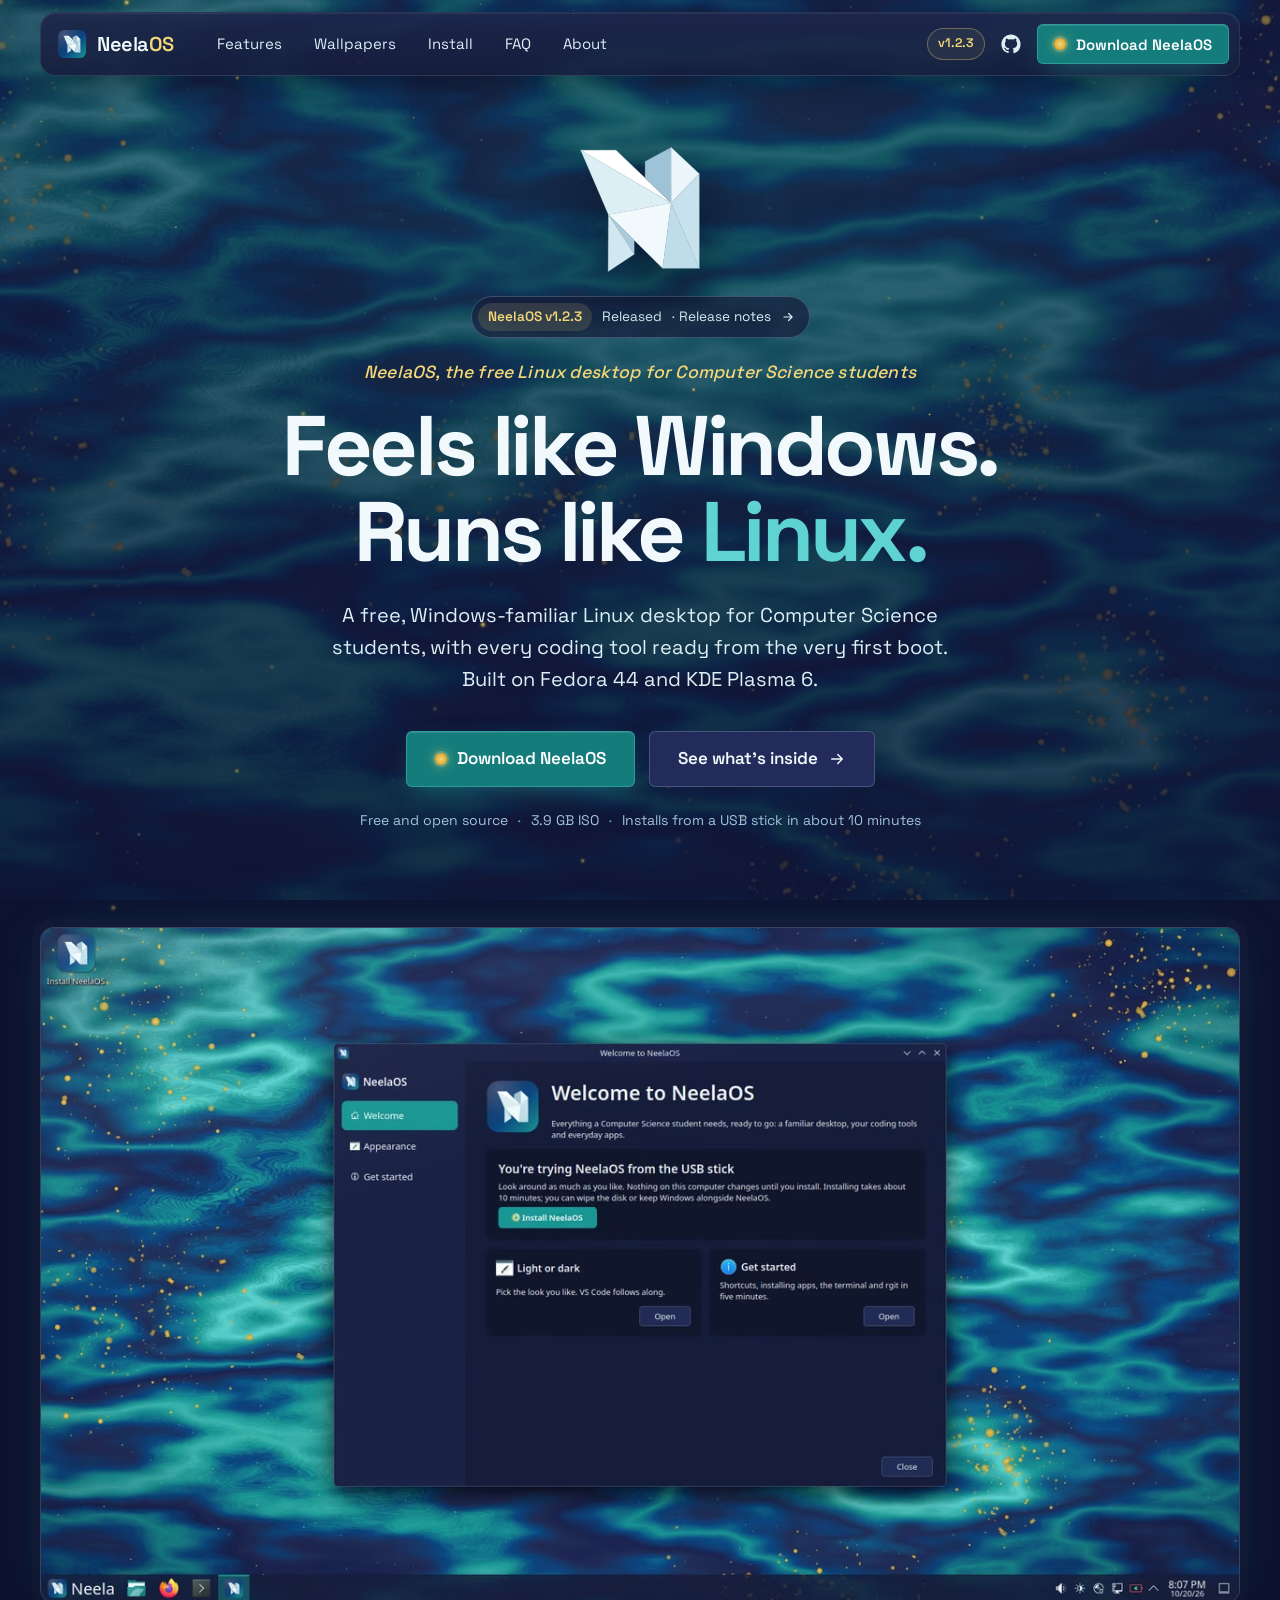
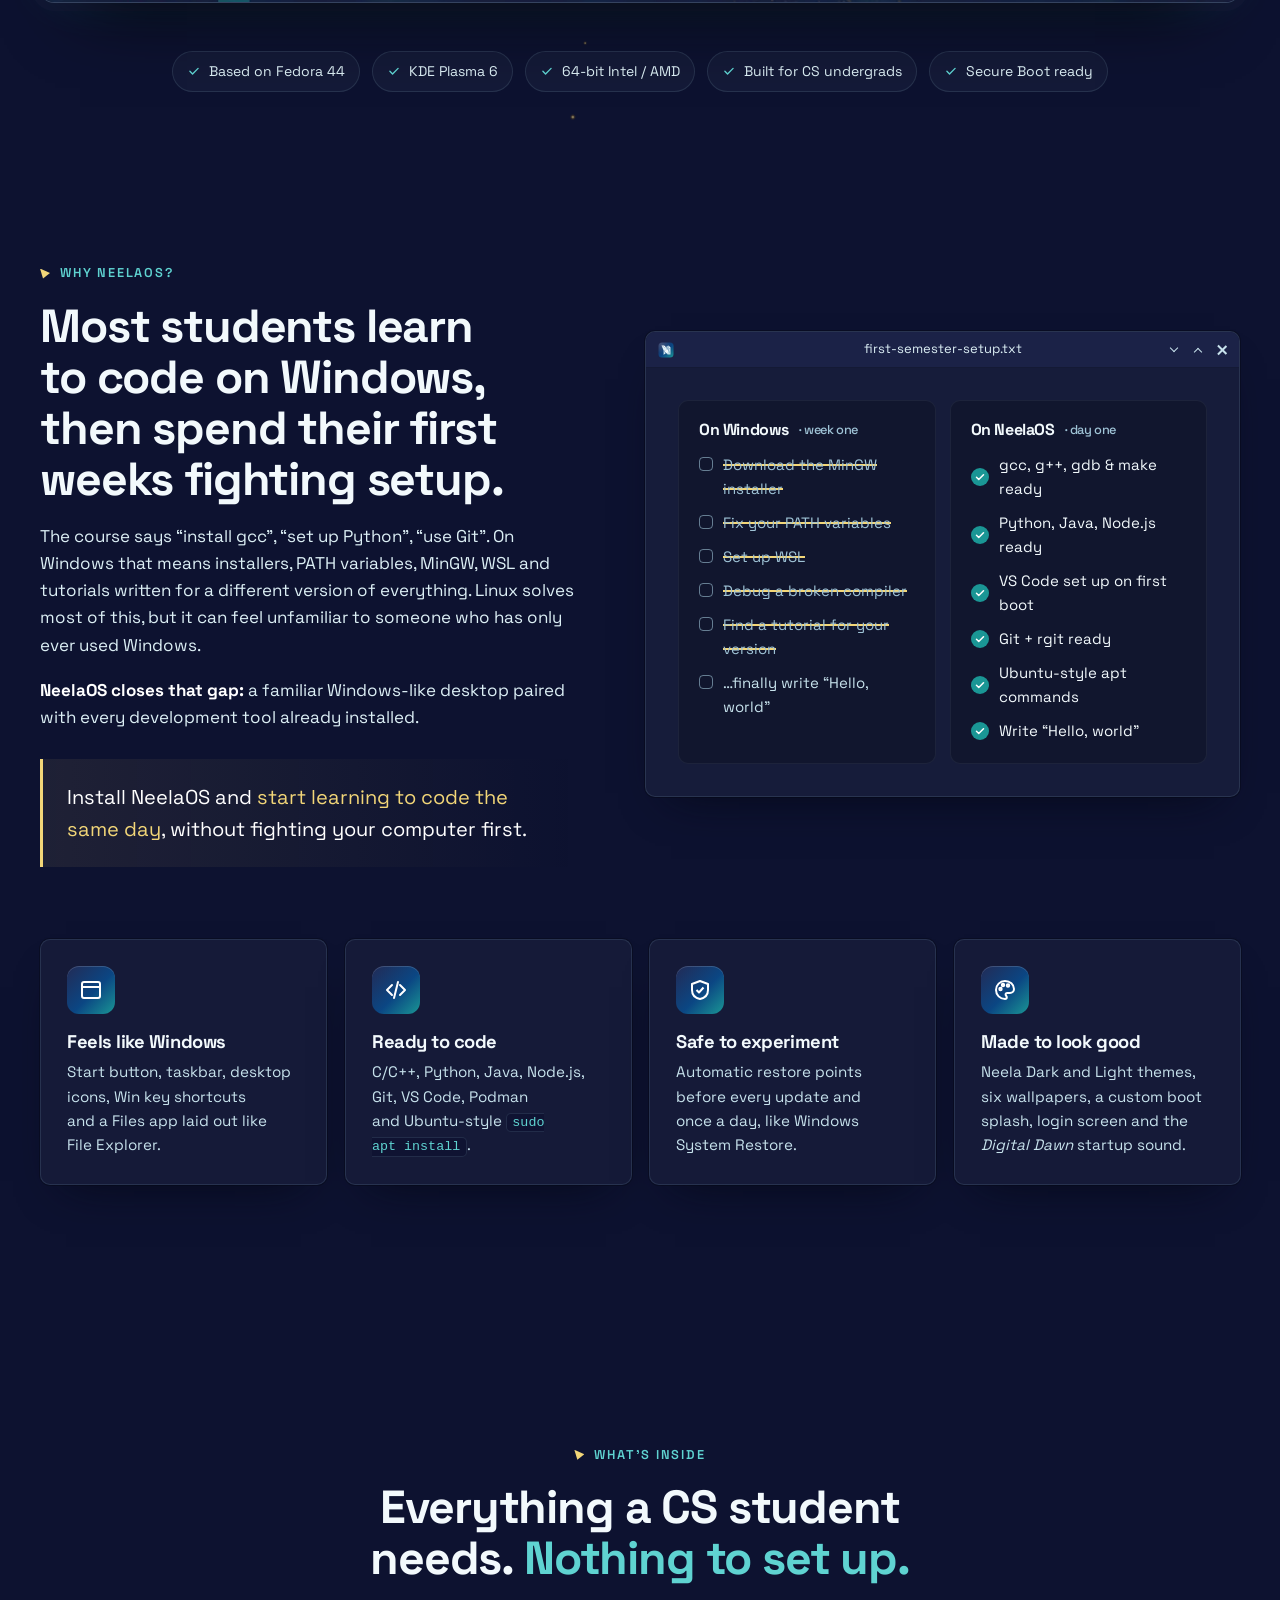
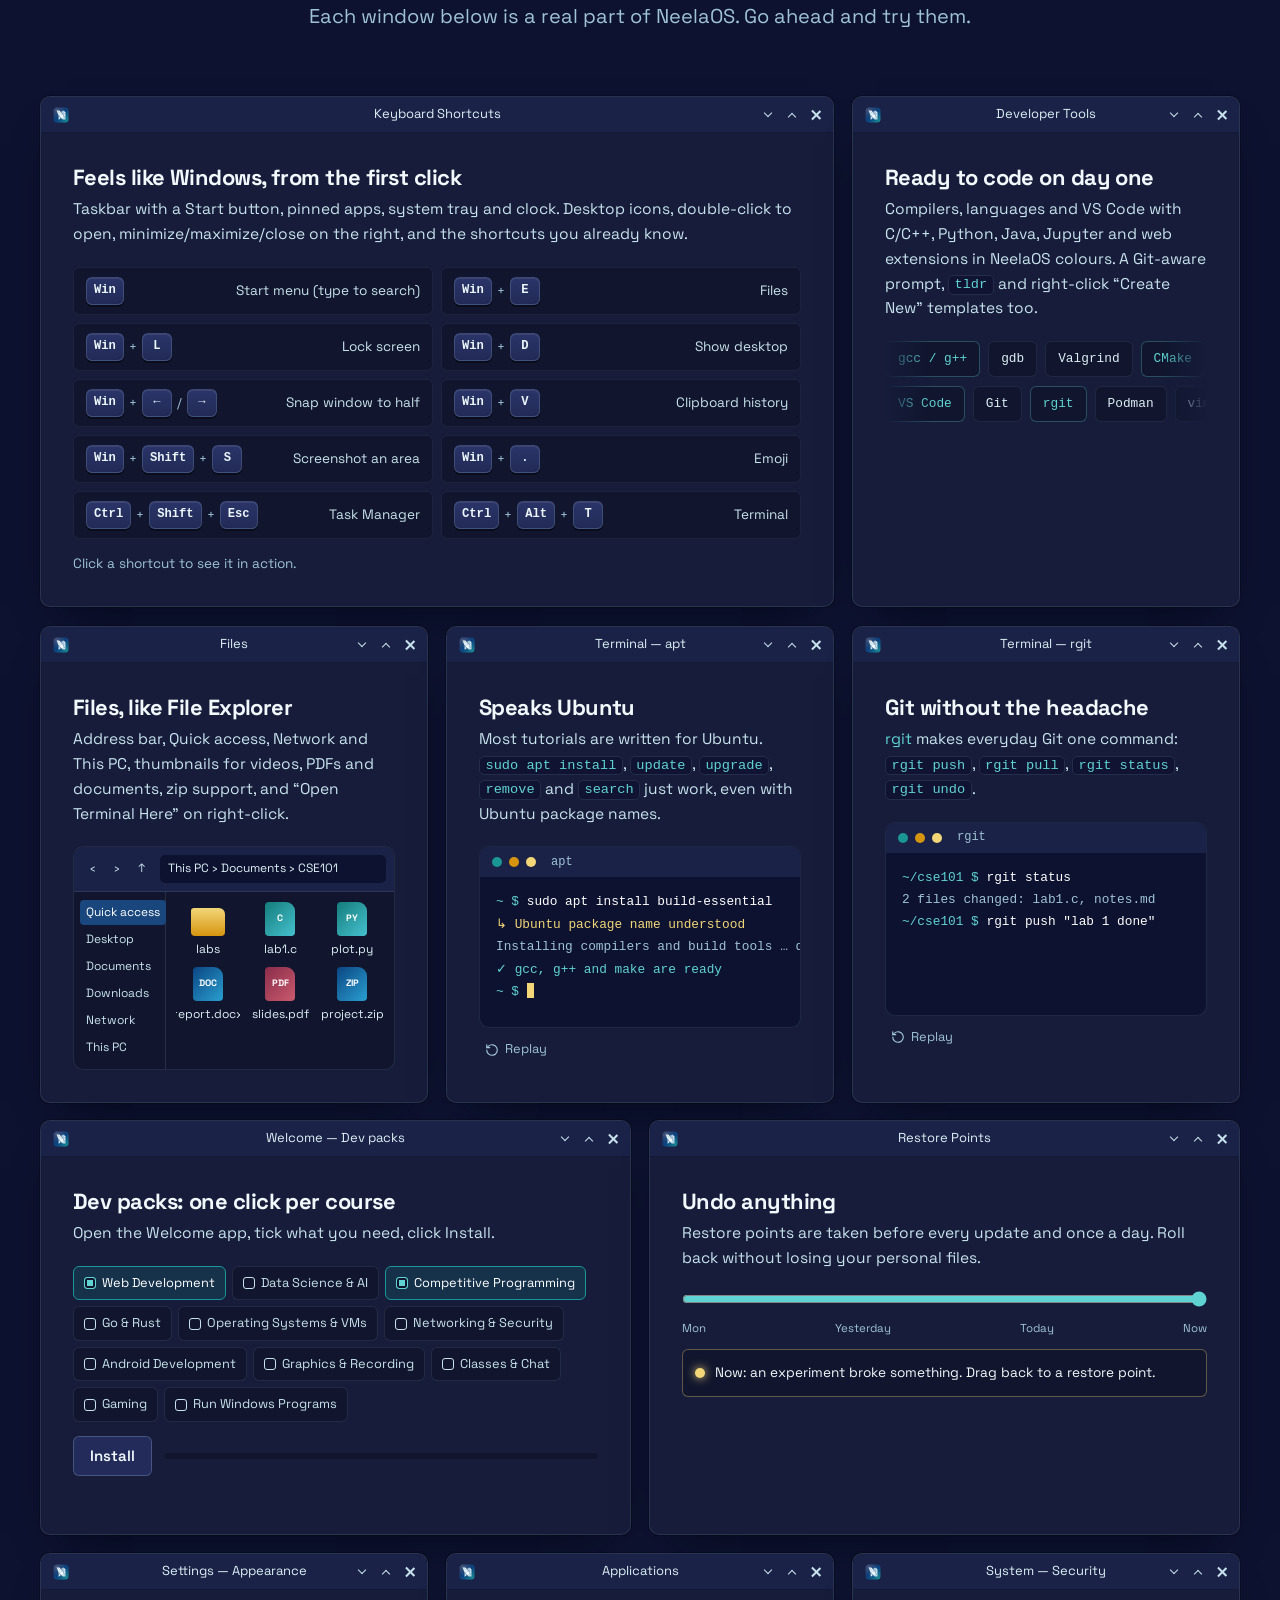
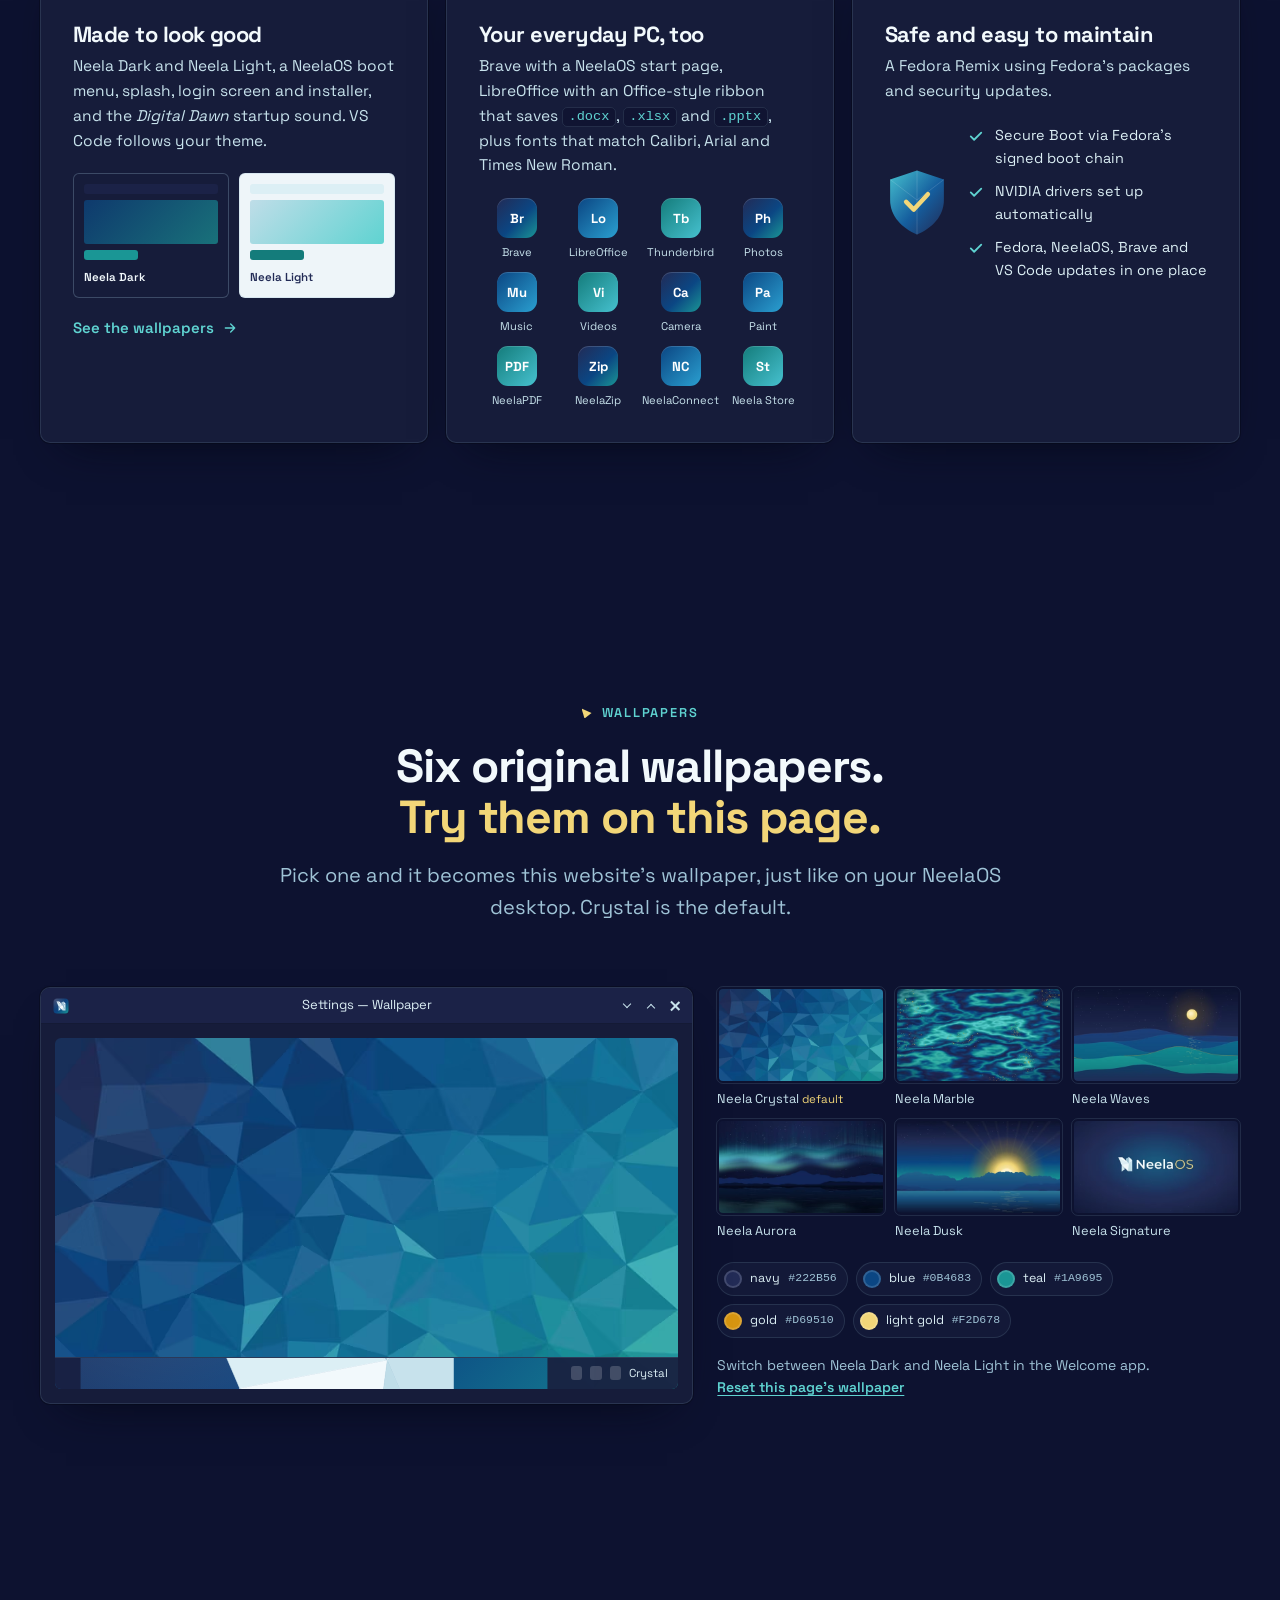
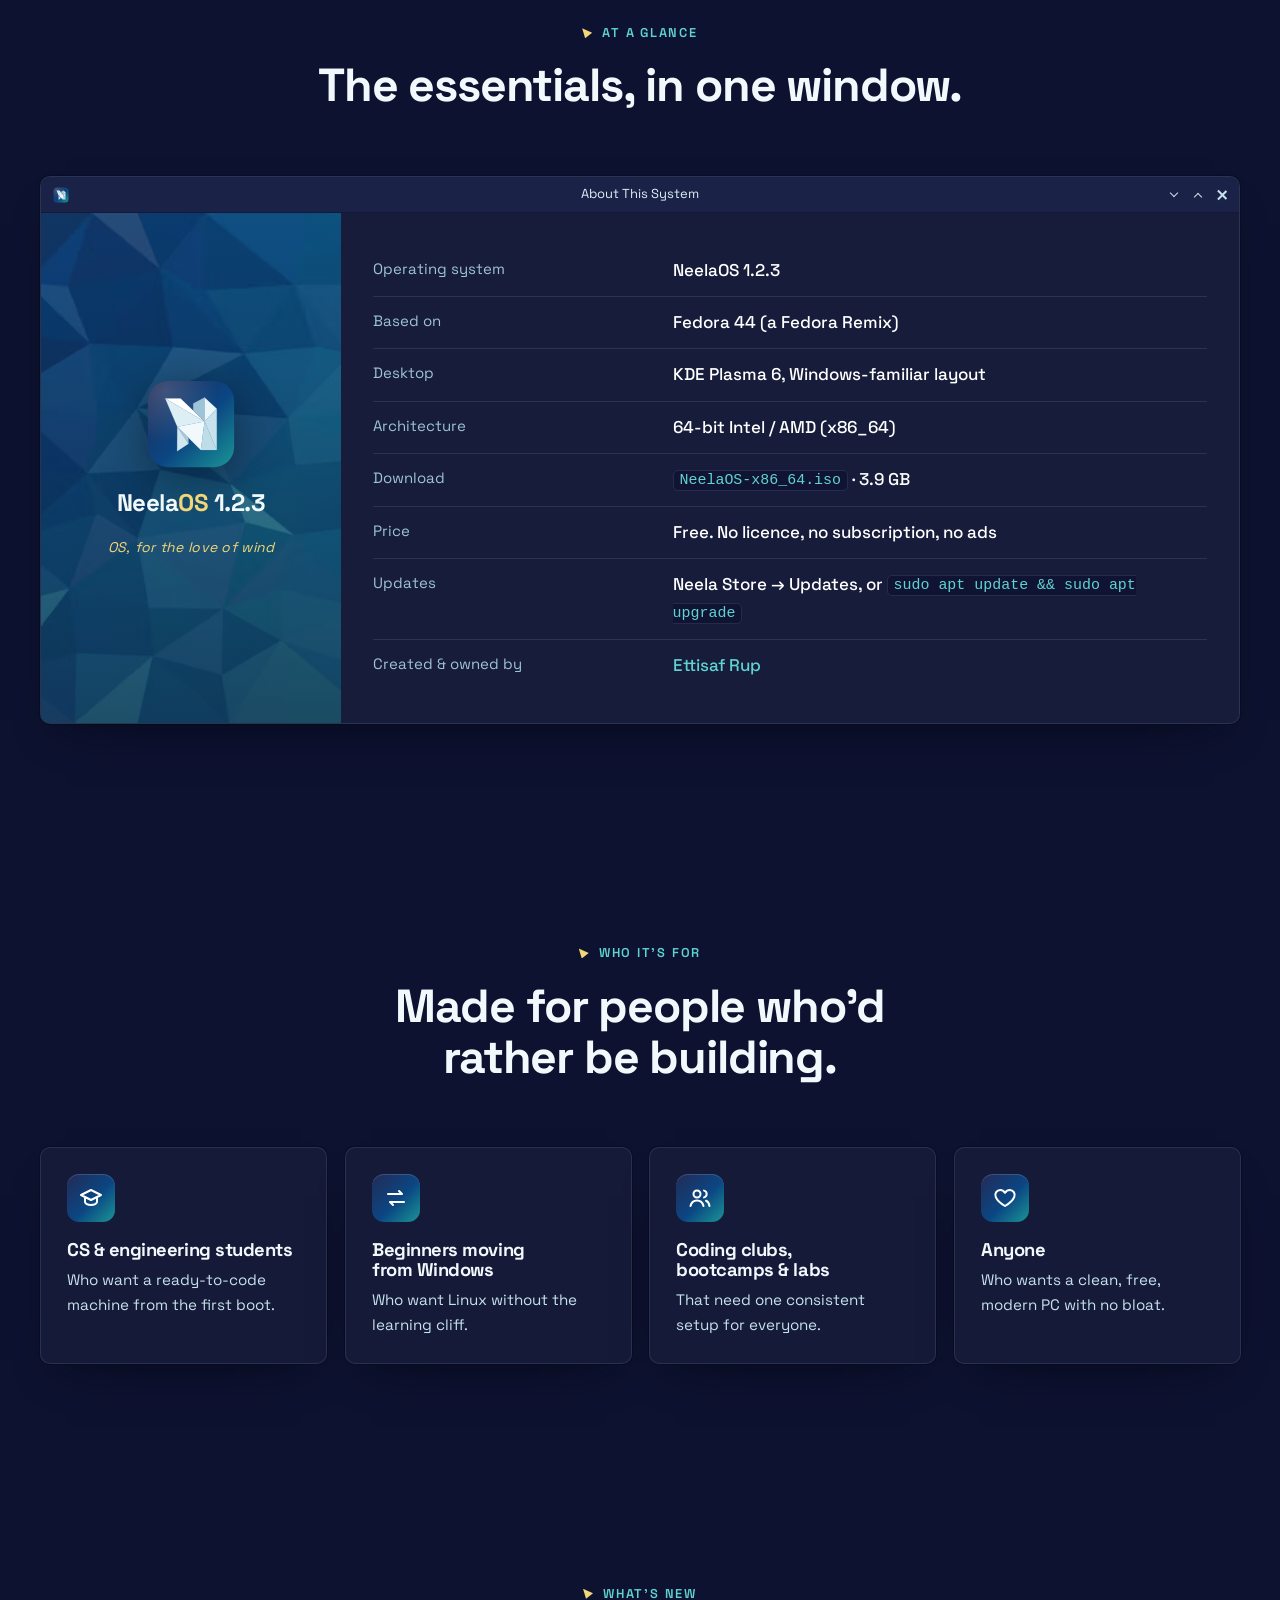
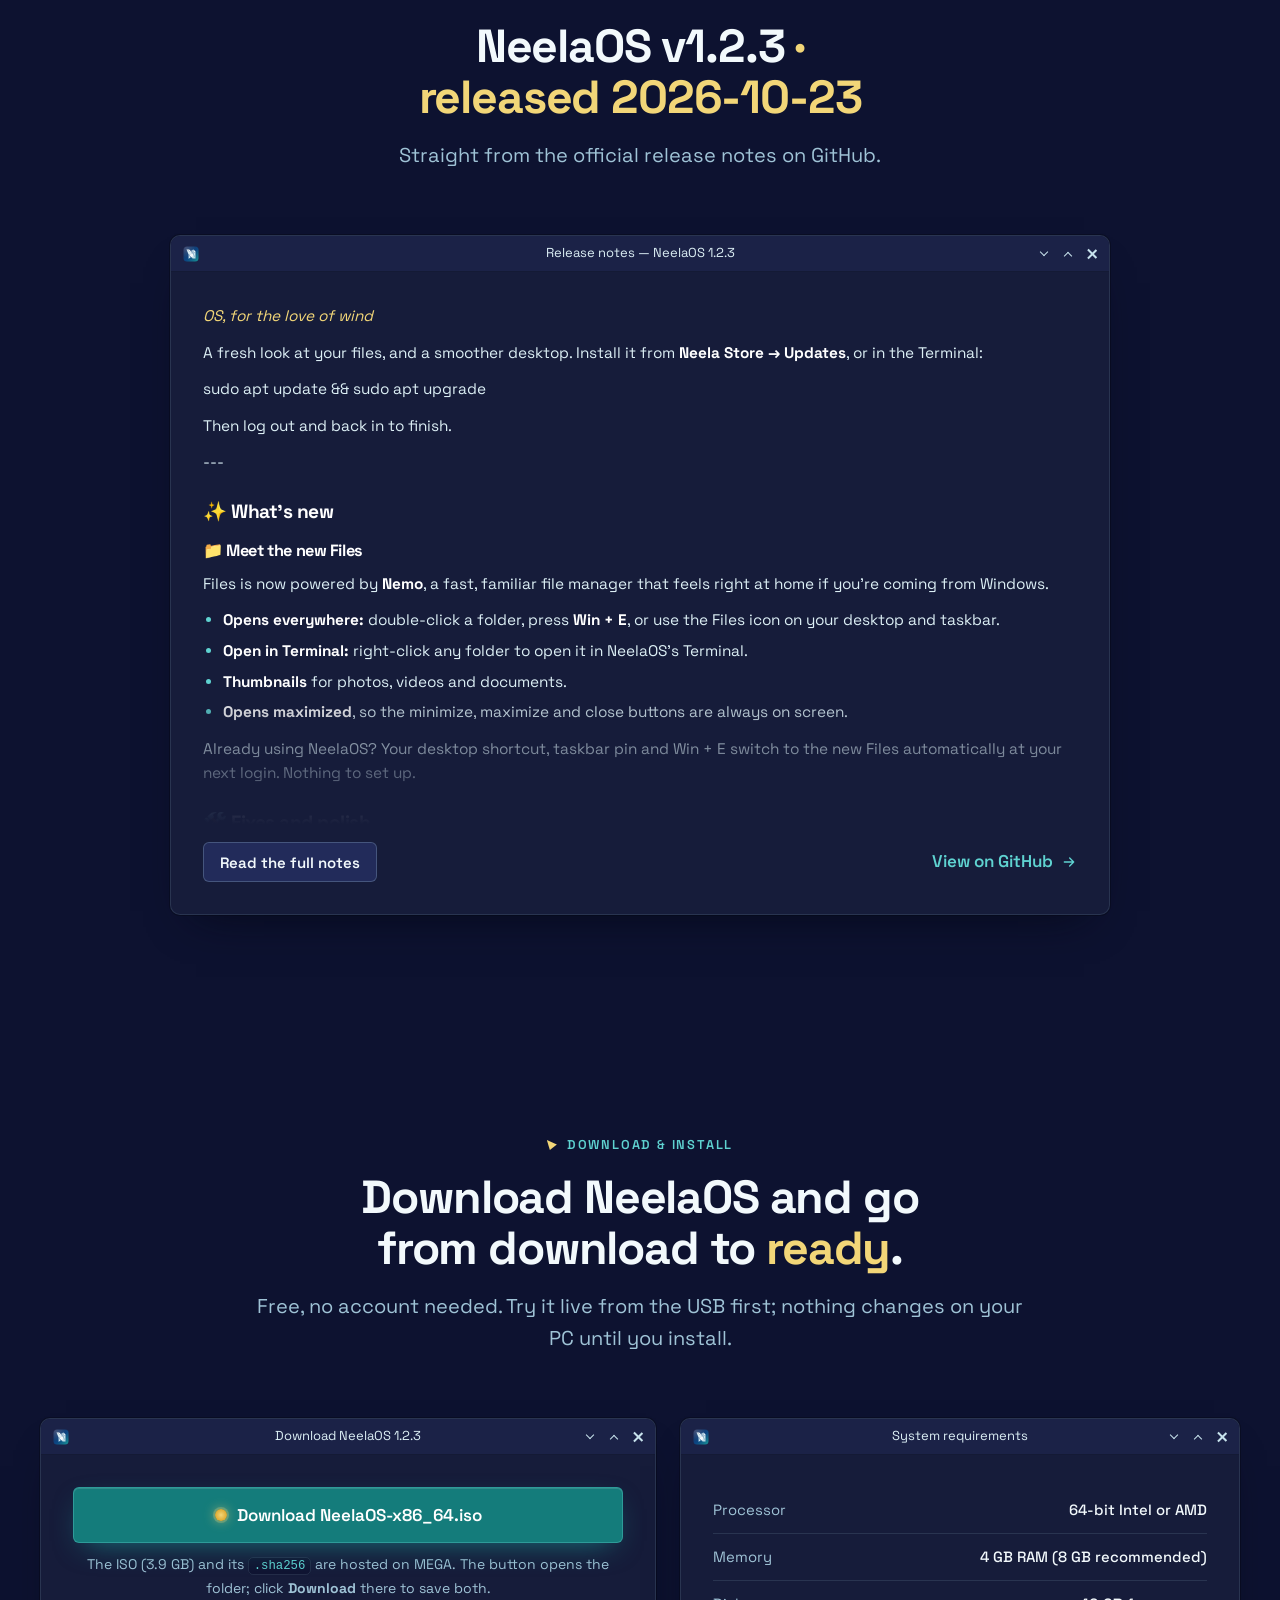
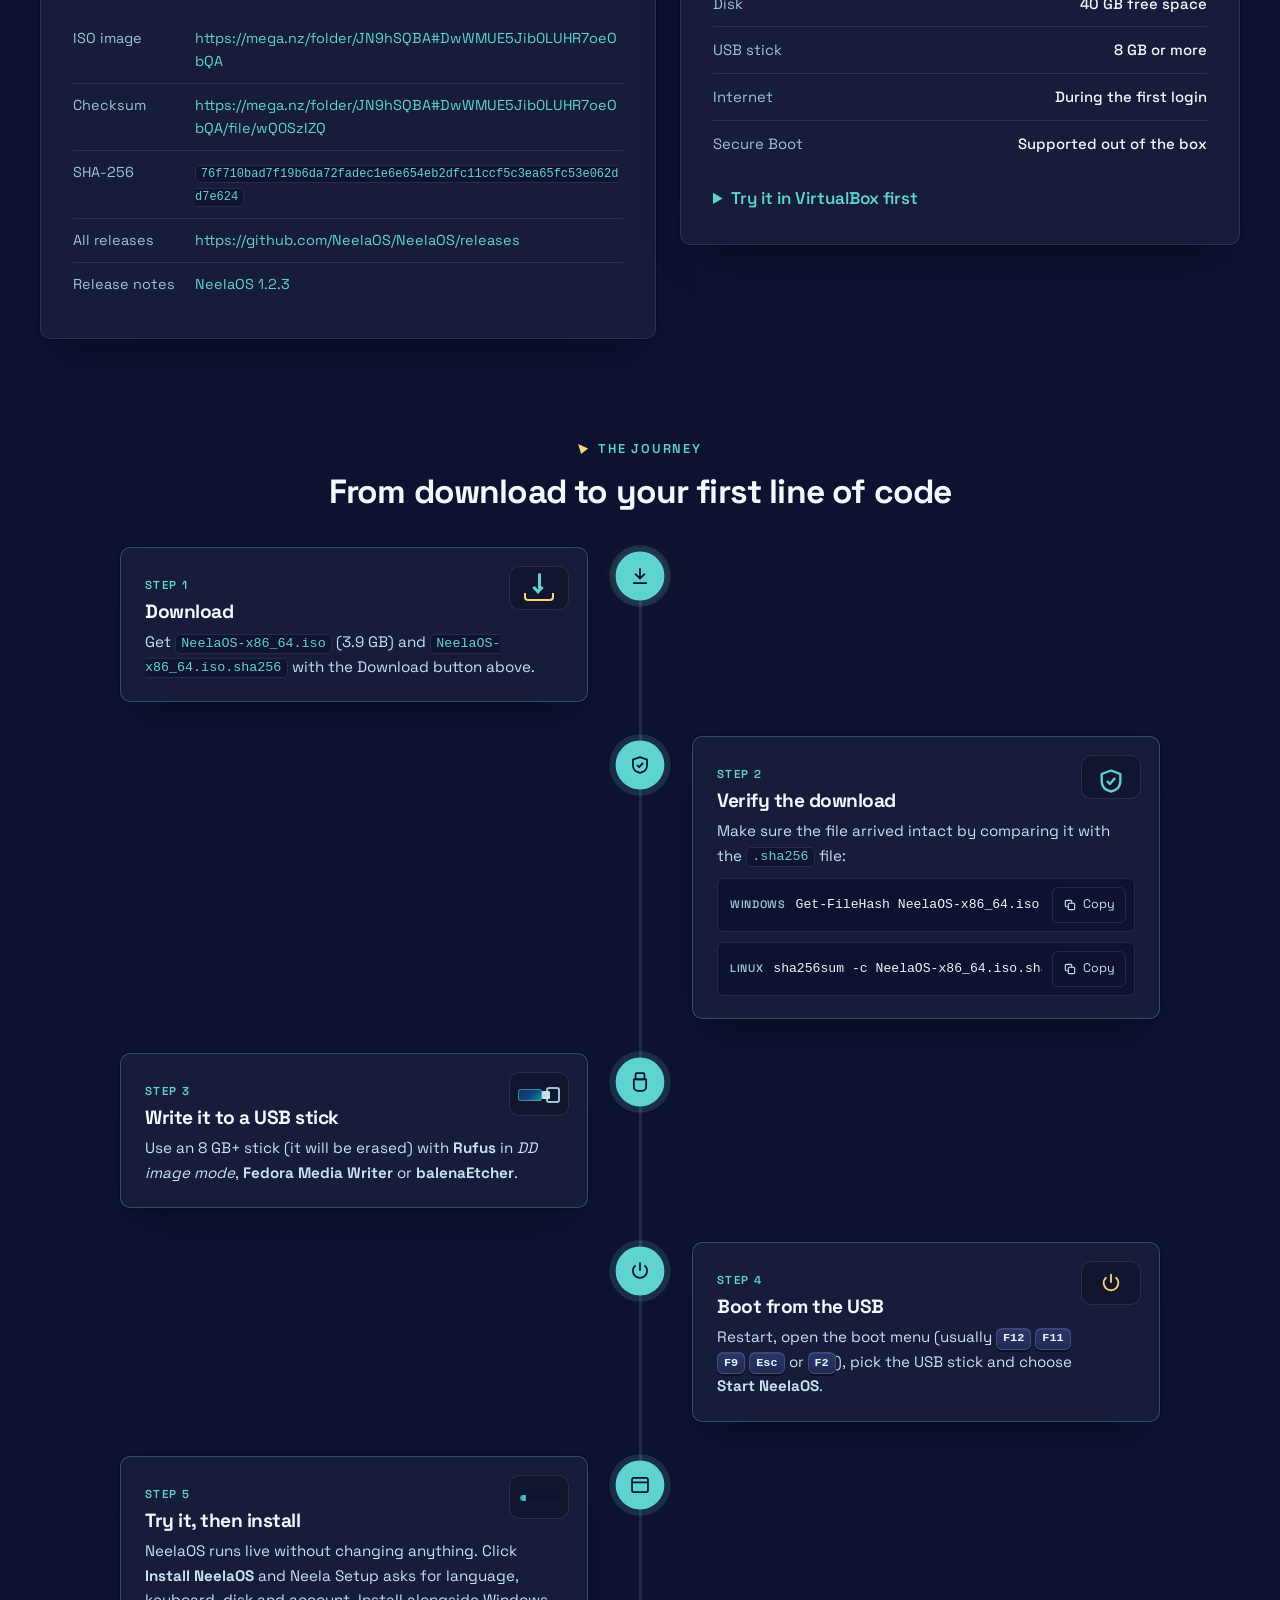
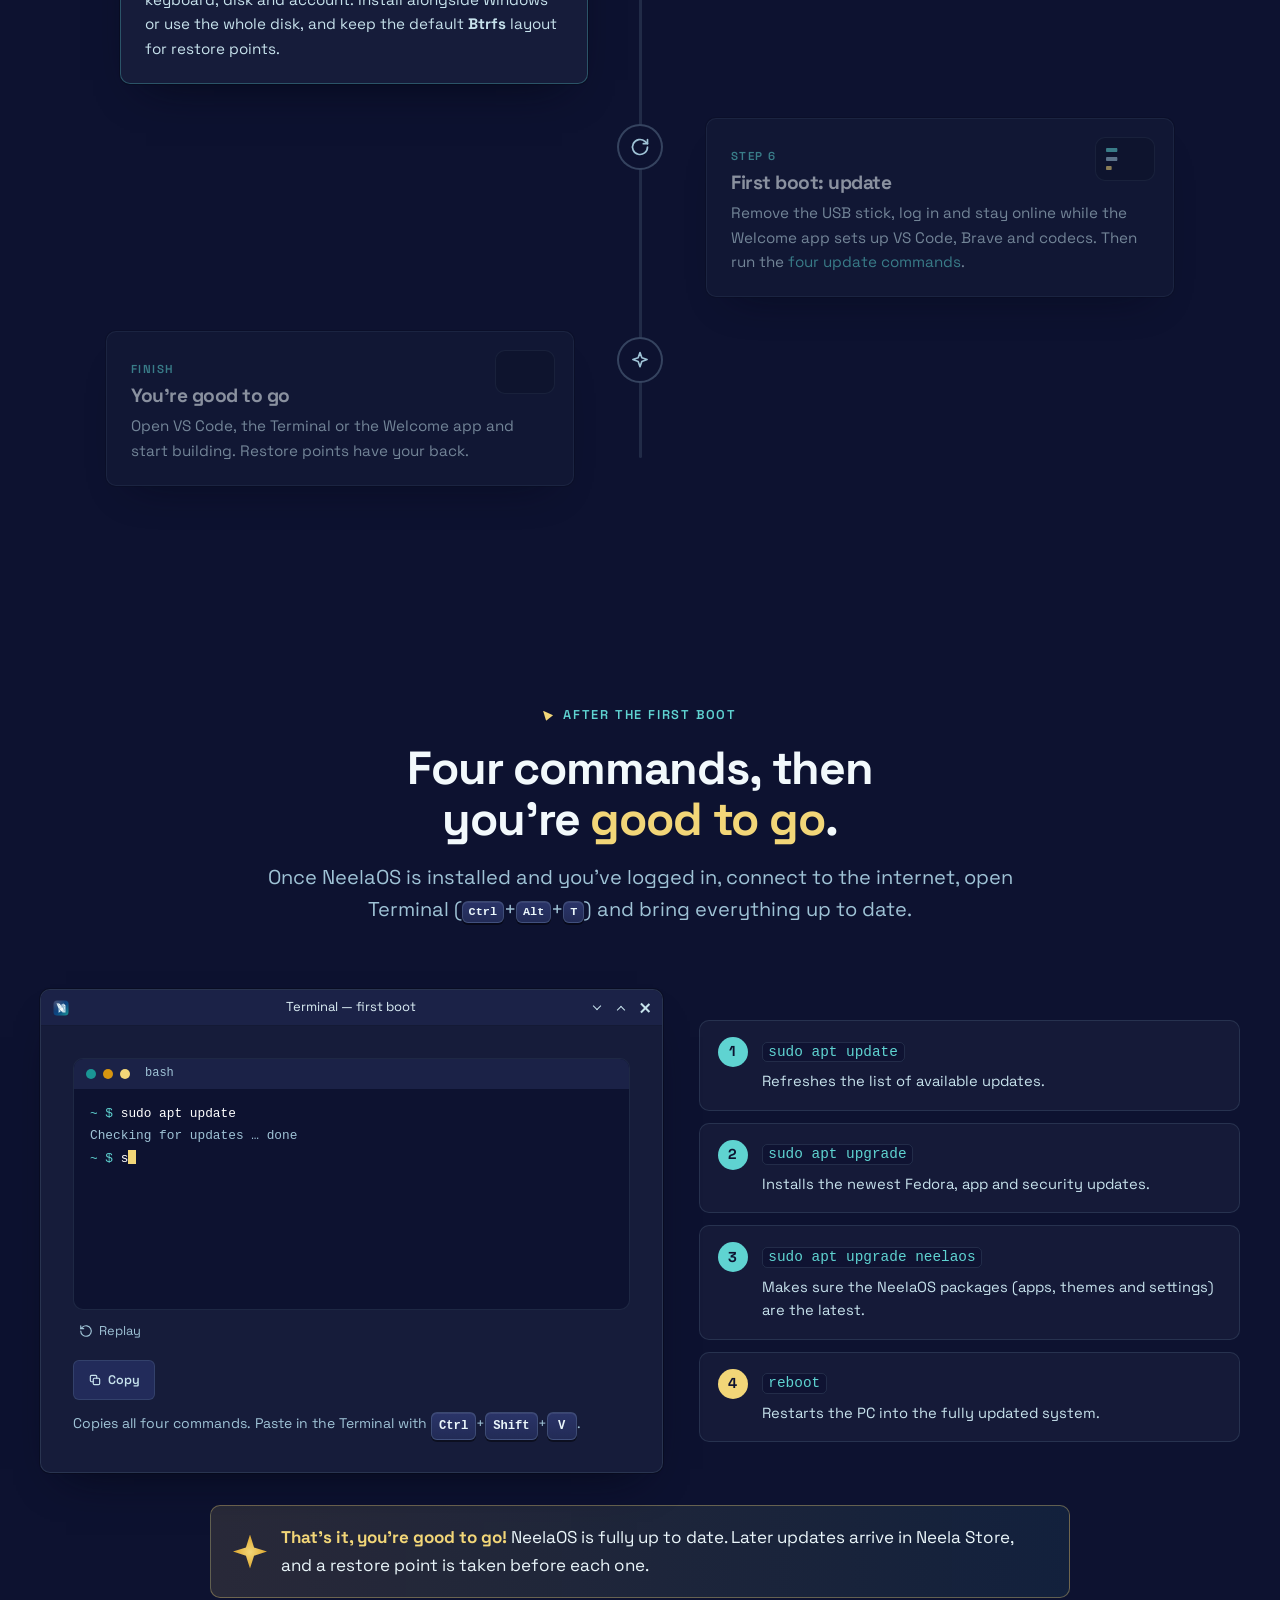
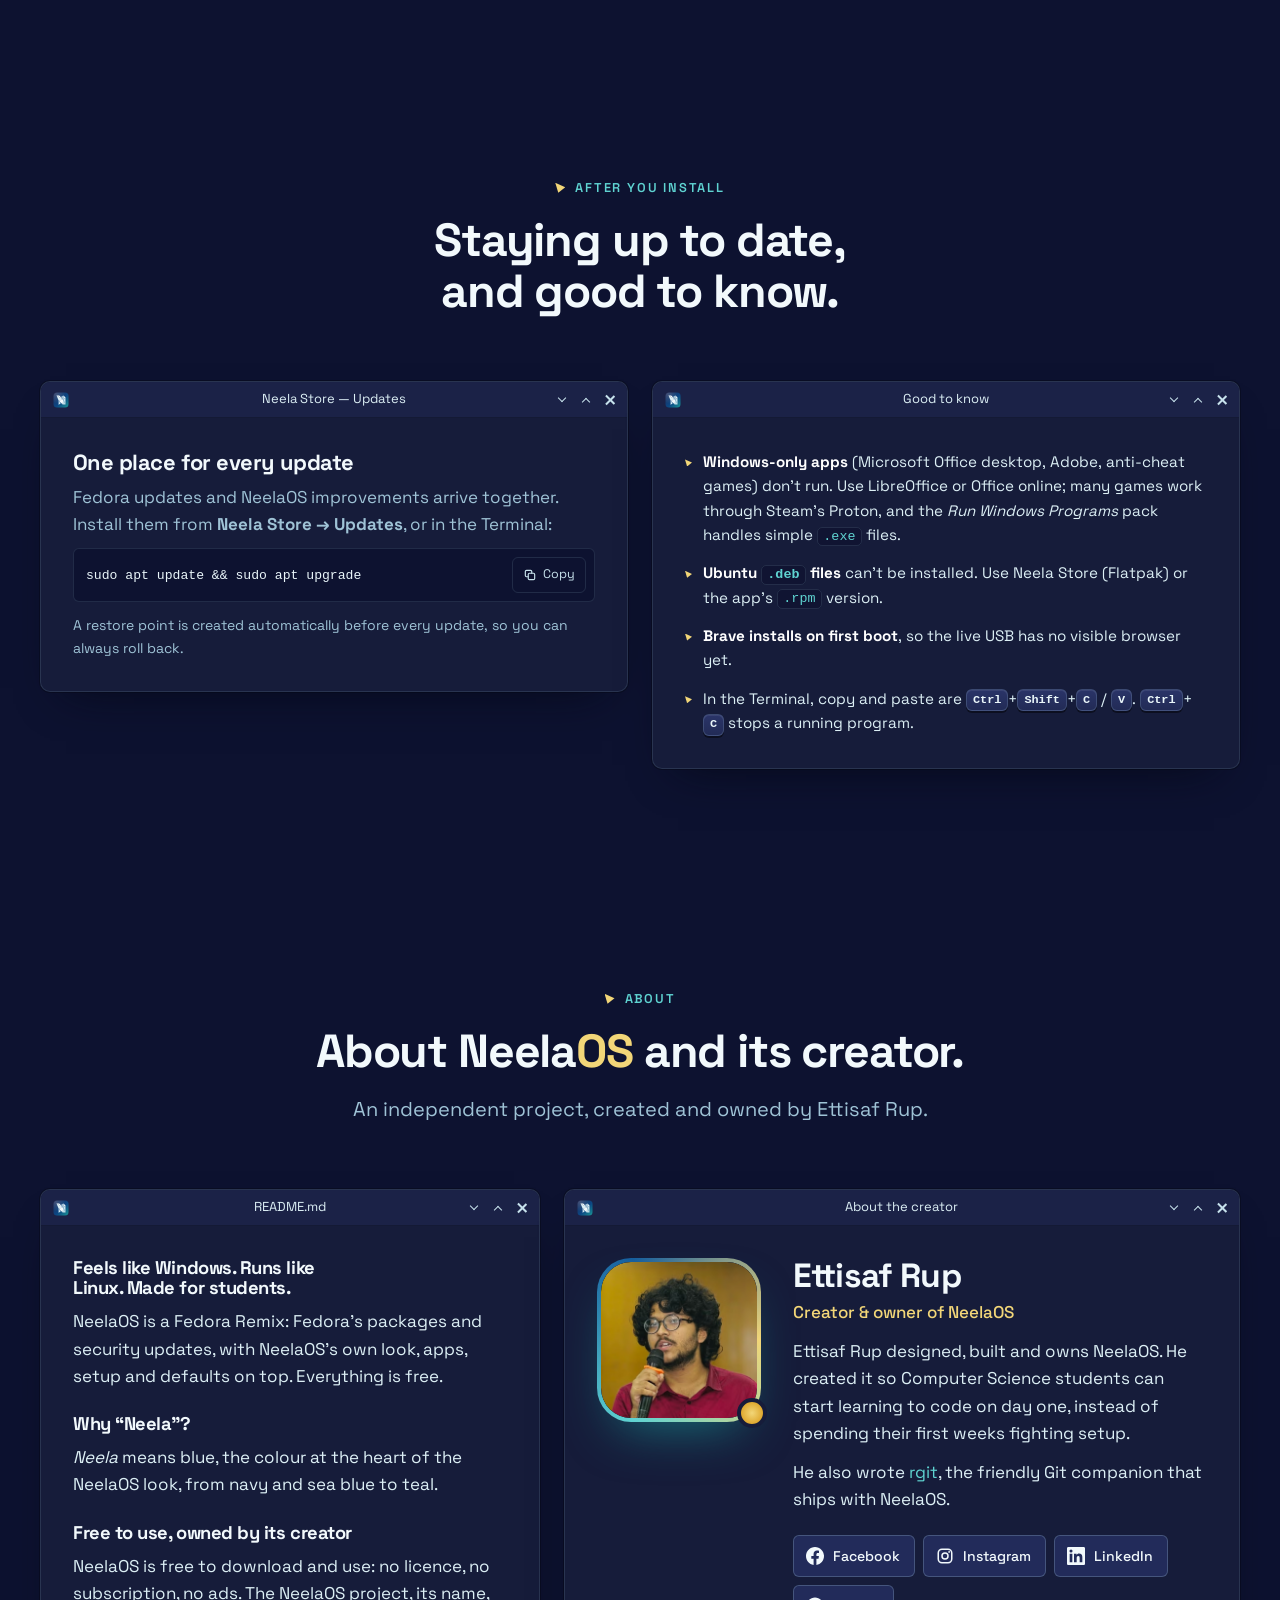
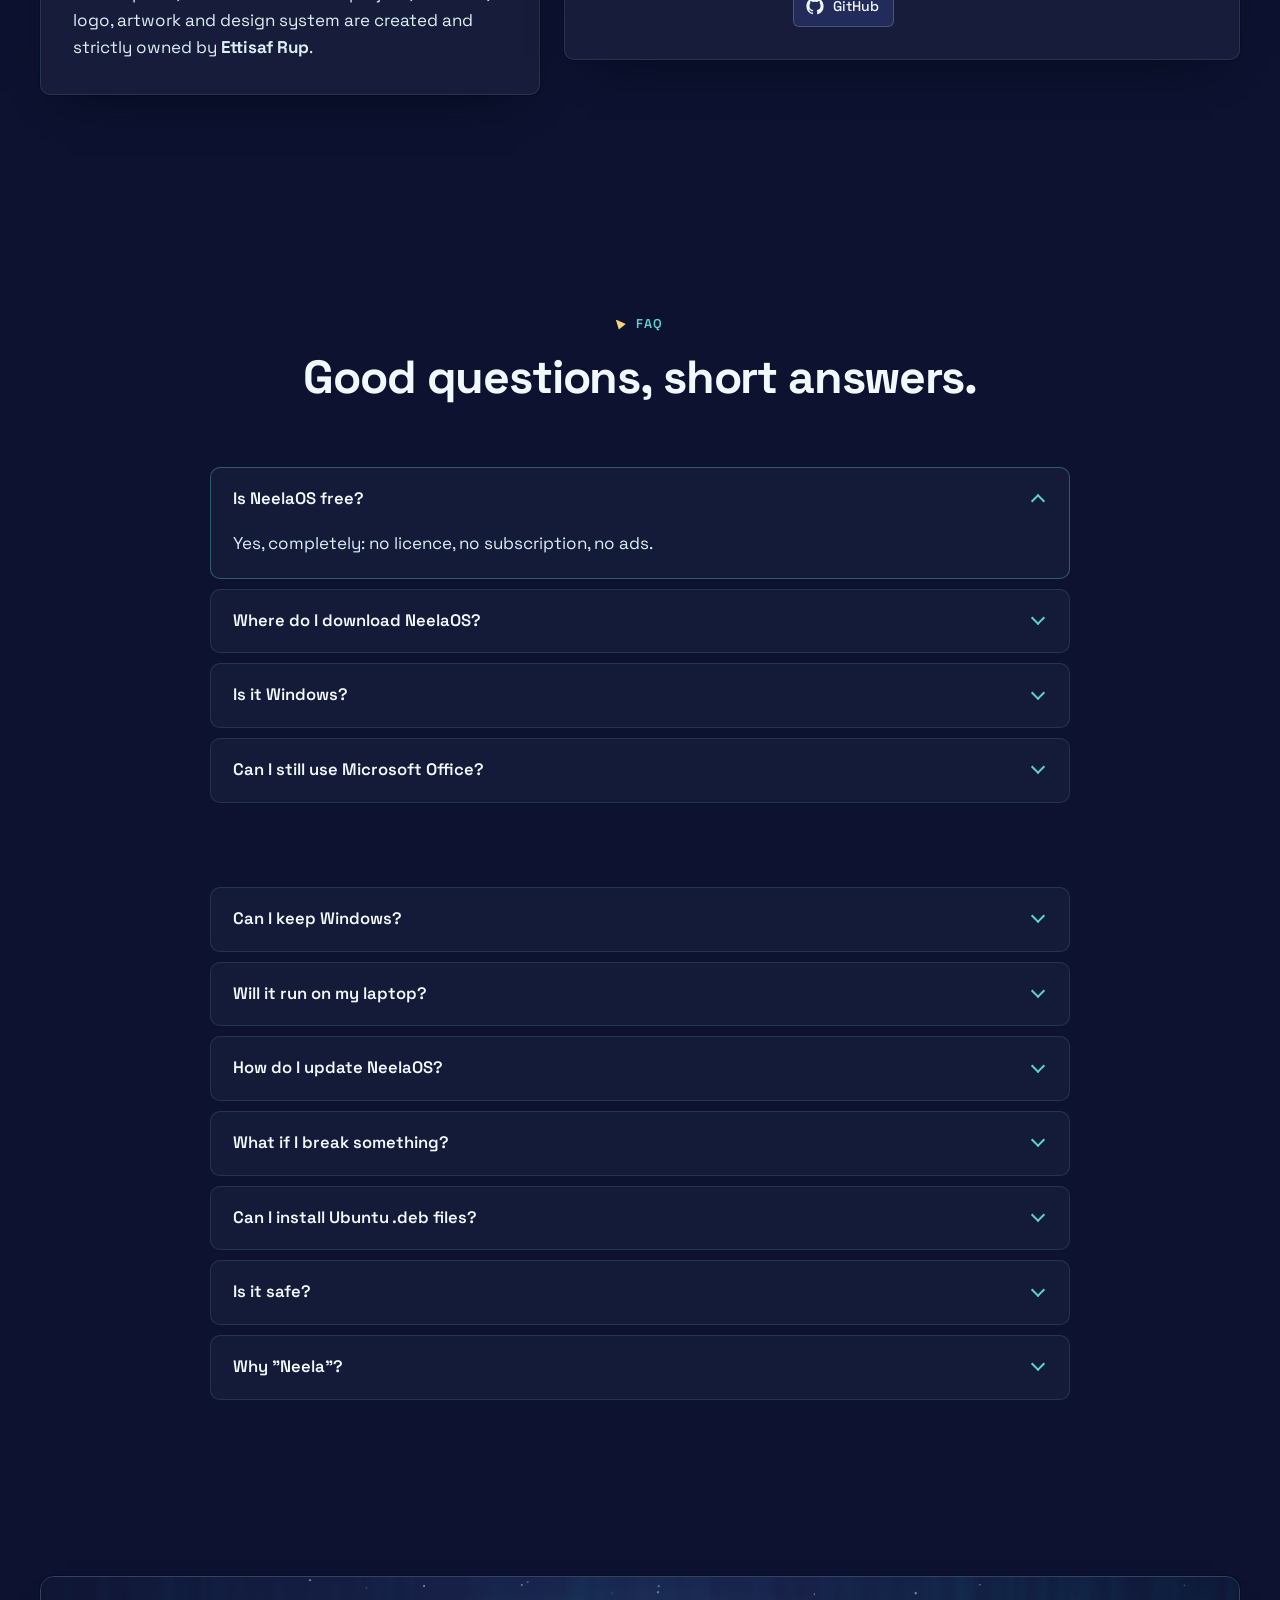
==== commit c12c3714: "Sync latest NeelaOS release" ====
--- a/index.html
+++ b/index.html
@@ -37,7 +37,7 @@
 <style>@font-face{font-family: "Space Grotesk";src: url("fonts/SpaceGrotesk.woff2") format("woff2");font-weight: 300 700;font-display: swap}:root{--navy-950: #0D1230;--card: #11162E;--win: #161C3A;--taskbar: #181E3E;--bar: #1B2247;--navy-800: #222B56;--btn: #222B5A;--active: #19467C;--blue-700: #0B4683;--blue-600: #155E9E;--sea-500: #2A9FD0;--teal-700: #147C7B;--teal-600: #1A9695;--teal-400: #46C1CF;--teal-300: #5FD3D1;--gold-300: #F2D678;--gold-600: #D69510;--ice-50: #F2F9FC;--ice-100: #EAF6FA;--ice-200: #DCEFF5;--ice-300: #C7E2EC;--ice-400: #9FC3D6;--bg: var(--navy-950);--text: var(--ice-50);--text-muted: var(--ice-400);--line: rgb(159 195 214 / .14);--line-strong: rgb(159 195 214 / .28);--primary: var(--teal-700);--primary-hover: #168786;--link: var(--teal-300);--grad-brand: linear-gradient(135deg,var(--navy-800) 0%,var(--blue-700) 55%,var(--teal-600) 100%);--grad-gold: radial-gradient(circle,var(--gold-300),var(--gold-600));--font: "Space Grotesk","Segoe UI",system-ui,-apple-system,sans-serif;--mono: ui-monospace,"Cascadia Code","JetBrains Mono","SFMono-Regular",Consolas,monospace;--fs-display: clamp(2.6rem,1.6rem + 4.6vw,5.4rem);--fs-h2: clamp(1.9rem,1.4rem + 2.2vw,2.9rem);--fs-h3: clamp(1.15rem,1.05rem + .4vw,1.4rem);--fs-lead: clamp(1.05rem,1rem + .35vw,1.25rem);--fs-body: 1.0625rem;--fs-small: .875rem;--r-sm: 6px;--r-md: 10px;--r-lg: 14px;--shadow-win: 0 22px 44px -26px rgb(4 7 22 / .95),0 0 0 1px rgb(0 0 0 / .25);--ease-out: cubic-bezier(.16,1,.3,1);--ease-in-out: cubic-bezier(.65,0,.35,1);--ease-spring: cubic-bezier(.34,1.56,.64,1);--t-fast: 150ms;--t-ui: 300ms;--t-reveal: 700ms;--nav-h: 64px;--dock-h: 0px;--wrap: 1200px;--gutter: 16px;color-scheme: dark}@media (min-width: 640px){:root{--gutter: 24px}}@media (min-width: 960px){:root{--gutter: 32px}}@media (max-width: 999px){:root{--nav-h: 58px;--dock-h: calc(66px + env(safe-area-inset-bottom))}}*,*::before,*::after{box-sizing: border-box}*{margin: 0}html{-webkit-text-size-adjust: 100%;scroll-padding-top: calc(var(--nav-h) + 28px)}@media (prefers-reduced-motion: no-preference){html{scroll-behavior: smooth}}html:has(dialog[open]){overflow: hidden}body{min-height: 100svh;padding-bottom: var(--dock-h);font-family: var(--font);font-size: var(--fs-body);line-height: 1.6;color: var(--text);background: var(--bg);-webkit-font-smoothing: antialiased;text-rendering: optimizeLegibility;overflow-x: clip}img,svg,picture,canvas{display: block;max-width: 100%}img{height: auto}a{color: inherit;text-decoration: none}button,input{font: inherit;color: inherit}button{cursor: pointer;background: none;border: 0}h1,h2,h3,h4{line-height: 1.1;letter-spacing: -.025em;font-weight: 700;text-wrap: balance}p{text-wrap: pretty}code,kbd,pre{font-family: var(--mono)}:not(pre)>code{font-size: .88em;padding: .1em .4em;border-radius: 5px;background: rgb(13 18 48 / .7);border: 1px solid var(--line);color: var(--teal-300);overflow-wrap: anywhere}::selection{background: var(--teal-600);color: #fff}:focus-visible{outline: 2px solid var(--gold-300);outline-offset: 3px;border-radius: 4px}[hidden]{display: none !important}.sr-only{position: absolute;width: 1px;height: 1px;padding: 0;margin: -1px;overflow: hidden;clip: rect(0 0 0 0);white-space: nowrap;border: 0}.skip{position: fixed;top: 8px;left: 8px;z-index: 300;padding: 10px 16px;background: var(--gold-300);color: var(--navy-950);font-weight: 600;border-radius: var(--r-sm);transform: translateY(-160%);transition: transform var(--t-ui) var(--ease-out)}.skip:focus{transform: none}.wrap{width: 100%;max-width: calc(var(--wrap) + var(--gutter) * 2);margin-inline: auto;padding-inline: var(--gutter)}.section{position: relative;padding-block: clamp(72px,10vw,136px)}.section--tight{padding-block: clamp(48px,7vw,88px)}.gold{color: var(--gold-300)}.teal{color: var(--teal-300)}.muted{color: var(--text-muted)}.small{font-size: var(--fs-small)}.center{text-align: center}.motive>*,.bento>*,.wp-layout>*,.install>*,.timeline>*,.install__side>*,.duo>*,.about-grid>*,.compare>*{min-width: 0}.text-btn{color: var(--teal-300);font-weight: 600;text-decoration: underline;text-underline-offset: 3px;padding: 0}.text-btn:hover{color: #fff}.desktop-bg{position: fixed;top: 0;left: 0;width: 100%;height: 100vh;height: 100lvh;z-index: -1;pointer-events: none;background: var(--navy-950);contain: strict;transform: translateZ(0)}.desktop-bg__pic{position: absolute;inset: 0;opacity: 0;transition: opacity .9s var(--ease-out)}.desktop-bg__pic.is-on{opacity: 1}.desktop-bg img{width: 100%;height: 100%;object-fit: cover}.desktop-bg::after{content: "";position: absolute;inset: 0;background: radial-gradient(ellipse 70% 55% at 50% 30%,rgb(26 150 149 / .16),transparent 70%),linear-gradient(180deg,rgb(13 18 48 / .45),rgb(13 18 48 / .7) 50%,rgb(13 18 48 / .8))}.eyebrow{display: inline-flex;align-items: center;gap: 10px;font-size: .8rem;font-weight: 600;letter-spacing: .14em;text-transform: uppercase;color: var(--teal-300)}.eyebrow::before{content: "";width: 10px;height: 10px;background: var(--gold-300);clip-path: polygon(0 0,100% 45%,30% 100%)}.head{max-width: 780px;margin-bottom: clamp(36px,5vw,64px)}.head.center{margin-inline: auto}.head h2{font-size: var(--fs-h2);margin-top: 14px}.head p{font-size: var(--fs-lead);color: var(--text-muted);margin-top: 16px}.lead{font-size: var(--fs-lead);color: var(--ice-200)}.btn{--mx: 0px;--my: 0px;--lift: 0px;position: relative;display: inline-flex;align-items: center;justify-content: center;gap: 10px;min-height: 48px;padding: 12px 22px;border-radius: var(--r-sm);font-weight: 600;font-size: 1rem;line-height: 1;white-space: nowrap;border: 1px solid transparent;transform: translate3d(var(--mx),calc(var(--my) - var(--lift)),0);transition: transform var(--t-ui) var(--ease-out),background-color var(--t-fast),border-color var(--t-fast),box-shadow var(--t-ui)}.btn svg{width: 18px;height: 18px;flex: none}.btn--primary{background: var(--primary);color: #fff;border-color: rgb(95 211 209 / .35);box-shadow: 0 10px 30px -12px rgb(26 150 149 / .8),inset 0 1px 0 rgb(255 255 255 / .12)}.btn--primary:hover{--lift: 2px;background: var(--primary-hover);box-shadow: 0 16px 40px -12px rgb(26 150 149 / .95),inset 0 1px 0 rgb(255 255 255 / .16)}.btn__spark{width: 12px;height: 12px;border-radius: 50%;flex: none;background: var(--grad-gold);box-shadow: 0 0 0 2px rgb(242 214 120 / .25),0 0 12px rgb(242 214 120 / .7)}.btn--ghost{background: var(--btn);border-color: var(--line-strong);color: var(--ice-50)}.btn--ghost:hover{--lift: 2px;border-color: var(--teal-300);background: #263166}.btn--sm{min-height: 40px;padding: 9px 16px;font-size: .9375rem}.btn--lg{min-height: 56px;padding: 16px 28px;font-size: 1.0625rem}.btn--block{width: 100%}.icon-btn{display: grid;place-items: center;width: 40px;height: 40px;flex: none;border-radius: var(--r-sm);color: var(--ice-200);transition: background-color var(--t-fast),color var(--t-fast)}.icon-btn:hover{background: rgb(255 255 255 / .08);color: #fff}.icon-btn svg{width: 20px;height: 20px}.link-arrow{display: inline-flex;align-items: center;gap: 8px;color: var(--link);font-weight: 600}.link-arrow svg{width: 16px;height: 16px;transition: transform var(--t-ui) var(--ease-out)}.link-arrow:hover svg{transform: translateX(4px)}.win{contain: layout paint;position: relative;display: flex;flex-direction: column;background: var(--win);border: 1px solid var(--line);border-radius: var(--r-md);box-shadow: var(--shadow-win);overflow: hidden}.win__bar{display: grid;grid-template-columns: 1fr auto 1fr;align-items: center;gap: 12px;height: 36px;padding: 0 12px;flex: none;background: var(--bar);border-bottom: 1px solid rgb(0 0 0 / .25);font-size: .8125rem;color: var(--ice-200);user-select: none}.win__bar img{width: 16px;height: 16px}.win__title{white-space: nowrap;overflow: hidden;text-overflow: ellipsis;text-align: center}.win__ctl{justify-self: end;display: flex;gap: 14px;color: var(--ice-300)}.win__ctl i{position: relative;width: 10px;height: 10px;display: block}.win__ctl i:nth-child(1)::before,.win__ctl i:nth-child(2)::before{content: "";position: absolute;left: 2px;width: 6px;height: 6px;border: solid currentColor;border-width: 0 1.5px 1.5px 0;transform: rotate(45deg)}.win__ctl i:nth-child(1)::before{top: 0}.win__ctl i:nth-child(2)::before{top: 4px;transform: rotate(-135deg)}.win__ctl i:nth-child(3)::before,.win__ctl i:nth-child(3)::after{content: "";position: absolute;left: 50%;top: -1px;width: 1.5px;height: 12px;background: currentColor;transform: translateX(-50%) rotate(45deg)}.win__ctl i:nth-child(3)::after{transform: translateX(-50%) rotate(-45deg)}.win__body{padding: clamp(20px,3vw,32px);flex: 1}.win__body>h3{font-size: var(--fs-h3)}.panel{background: var(--card);border: 1px solid rgb(159 195 214 / .08);border-radius: var(--r-md);padding: 20px}.topbar{position: fixed;z-index: 100;top: 0;left: 0;right: 0;padding: 12px var(--gutter) 0;pointer-events: none;transition: transform 420ms var(--ease-out)}.topbar__in{position: relative;pointer-events: auto;display: flex;align-items: center;gap: 10px;max-width: var(--wrap);height: var(--nav-h);margin: 0 auto;padding: 0 10px 0 14px;border-radius: 16px;border: 1px solid rgb(159 195 214 / .12);background: linear-gradient(180deg,rgb(30 38 76 / .9),rgb(22 28 58 / .88));box-shadow: 0 16px 36px -22px rgb(0 0 0 / .8),inset 0 1px 0 rgb(255 255 255 / .07);transition: background-color var(--t-ui),border-color var(--t-ui),height var(--t-ui) var(--ease-out);overflow: hidden}.topbar.is-solid .topbar__in{background: rgb(22 28 58 / .96);border-color: var(--line-strong)}.topbar.is-hidden{transform: translateY(calc(-100% - 16px))}.brand{display: flex;align-items: center;gap: 10px;height: 44px;padding: 0 8px 0 2px;border-radius: var(--r-sm);font-size: 1.25rem;font-weight: 600;letter-spacing: -.02em;flex: none}.brand img{width: 30px;height: 30px;transition: transform .6s var(--ease-spring)}.brand:hover img{transform: rotate(-8deg) scale(1.08)}.links{position: relative;display: none;align-items: center;height: 44px;margin-left: 10px}.links a{position: relative;z-index: 1;display: flex;align-items: center;height: 100%;padding: 0 16px;font-size: .9375rem;color: var(--ice-200);border-radius: 10px;transition: color var(--t-fast)}.links a:hover,.links a.is-active{color: #fff}.links__pill{position: absolute;top: 0;left: 0;height: 100%;width: var(--pw,0px);border-radius: 10px;background: var(--active);box-shadow: inset 0 0 0 1px rgb(95 211 209 / .22);transform: translateX(var(--px,0px));opacity: 0;transition: transform 420ms var(--ease-out),width 420ms var(--ease-out),opacity var(--t-ui)}.links__pill::after{content: "";position: absolute;left: 50%;bottom: 3px;width: 18px;height: 3px;margin-left: -9px;border-radius: 3px;background: var(--teal-300)}.links.has-pill .links__pill{opacity: 1}.topbar__end{margin-left: auto;display: flex;align-items: center;gap: 6px}.ver{display: none;padding: 5px 10px;border-radius: 999px;font-size: .78rem;font-weight: 600;color: var(--gold-300);border: 1px solid rgb(242 214 120 / .35);background: rgb(242 214 120 / .06);transition: background-color var(--t-fast)}.ver:hover{background: rgb(242 214 120 / .14)}.topbar__progress{position: absolute;left: 0;right: 0;bottom: 0;height: 2px;background: linear-gradient(90deg,var(--teal-600),var(--gold-300));transform-origin: left;transform: scaleX(var(--progress,0))}@supports (animation-timeline: scroll()){.topbar__progress{animation: progress linear both;animation-timeline: scroll(root)}@keyframes progress{from{transform: scaleX(0)}to{transform: scaleX(1)}}}@media (min-width: 1000px){.links{display: flex}.ver{display: inline-block}}@media (max-width: 999px){.topbar{padding: 0}.topbar__in{border-radius: 0;border-width: 0 0 1px;padding: 0 var(--gutter);background: rgb(24 30 62 / .94)}.topbar .icon-btn{display: none}}@media (max-width: 380px){.brand span{display: none}}.dock{position: fixed;z-index: 100;left: 0;right: 0;bottom: 0;display: grid;grid-template-columns: 1.15fr repeat(4,1fr);align-items: stretch;height: var(--dock-h);padding: 6px 6px env(safe-area-inset-bottom);background: rgb(24 30 62 / .97);border-top: 1px solid var(--line-strong);box-shadow: 0 -14px 30px -20px rgb(0 0 0 / .8)}.dock__start,.dock__item{position: relative;display: flex;flex-direction: column;align-items: center;justify-content: center;gap: 3px;border-radius: 12px;font-size: .7rem;font-weight: 500;color: var(--ice-300);transition: color var(--t-fast),background-color var(--t-fast),transform 200ms var(--ease-spring);-webkit-tap-highlight-color: transparent}.dock__item svg{width: 22px;height: 22px}.dock__item:active,.dock__start:active{transform: scale(.92)}.dock__item.is-active{color: #fff;background: rgb(25 70 124 / .7)}.dock__item::after{content: "";position: absolute;bottom: 2px;width: 16px;height: 3px;border-radius: 3px;background: var(--teal-300);transform: scaleX(0);transition: transform var(--t-ui) var(--ease-out)}.dock__item.is-active::after{transform: scaleX(1)}.dock__start{color: #fff}.dock__start img{width: 26px;height: 26px;transition: transform .5s var(--ease-spring)}.dock__start[aria-expanded="true"] img{transform: rotate(-12deg) scale(1.1)}@media (min-width: 1000px){.dock{display: none}}.startmenu{position: fixed;inset: auto 0 0;width: 100%;max-width: 560px;max-height: min(86svh,720px);margin: 0 auto;padding: 6px 18px calc(18px + env(safe-area-inset-bottom));overflow-y: auto;overscroll-behavior: contain;color: var(--text);background: rgb(22 28 58 / .98);border: 1px solid var(--line-strong);border-bottom: 0;border-radius: 22px 22px 0 0;box-shadow: 0 -30px 80px -20px rgb(0 0 0 / .8);transform: translateY(var(--drag,0px));transition: transform 380ms var(--ease-out),opacity 300ms,overlay 380ms allow-discrete,display 380ms allow-discrete}.startmenu[open]{opacity: 1}.startmenu:not([open]){transform: translateY(105%);opacity: 0}@starting-style{.startmenu[open]{transform: translateY(105%);opacity: 0}}.startmenu::backdrop{background: rgb(5 8 25 / .62);transition: background-color 300ms,overlay 300ms allow-discrete,display 300ms allow-discrete}@starting-style{.startmenu[open]::backdrop{background: rgb(5 8 25 / 0)}}.startmenu.is-dragging{transition: none}.startmenu__grab{display: grid;place-items: center;height: 26px;cursor: grab;touch-action: none}.startmenu__grab span{width: 44px;height: 5px;border-radius: 5px;background: var(--line-strong)}.startmenu__head{display: flex;align-items: center;gap: 12px;padding: 4px 0 16px;border-bottom: 1px solid var(--line);touch-action: none}.startmenu__head img{width: 40px;height: 40px}.startmenu__head div{flex: 1;display: grid}.startmenu__head strong{font-size: 1.1rem}.startmenu__head strong:focus{outline: none}.startmenu__head small{color: var(--ice-400);font-size: .8rem}.startmenu__label{font-size: .72rem;letter-spacing: .12em;text-transform: uppercase;color: var(--ice-400);margin: 16px 4px 10px}.startmenu__grid{display: grid;grid-template-columns: repeat(3,1fr);gap: 6px}.startmenu__grid a{display: flex;flex-direction: column;align-items: center;gap: 8px;padding: 12px 4px;border-radius: var(--r-md);font-size: .82rem;text-align: center;transition: background-color var(--t-fast)}.startmenu__grid a:hover,.startmenu__grid a.is-active{background: rgb(255 255 255 / .07)}.startmenu__grid .tile{width: 44px;height: 44px;border-radius: 12px;display: grid;place-items: center;background: var(--grad-brand);box-shadow: inset 0 1px 0 rgb(255 255 255 / .15)}.startmenu__grid .tile svg{width: 22px;height: 22px}.startmenu[open] .startmenu__grid a{animation: tile-in 420ms var(--ease-out) backwards}.startmenu__grid a:nth-child(2){animation-delay: 30ms}.startmenu__grid a:nth-child(3){animation-delay: 60ms}.startmenu__grid a:nth-child(4){animation-delay: 90ms}.startmenu__grid a:nth-child(5){animation-delay: 120ms}.startmenu__grid a:nth-child(6){animation-delay: 150ms}.startmenu__grid a:nth-child(7){animation-delay: 180ms}.startmenu__grid a:nth-child(8){animation-delay: 210ms}.startmenu__grid a:nth-child(9){animation-delay: 240ms}@keyframes tile-in{from{opacity: 0;transform: translateY(10px) scale(.94)}}.startmenu__social{display: flex;gap: 4px;flex-wrap: wrap}.startmenu__social .icon-btn{width: 46px;height: 46px;background: var(--btn);border: 1px solid var(--line)}.startmenu__dl{width: 100%;margin-top: 18px}.hero{position: relative;padding-top: calc(var(--nav-h) + clamp(56px,9vh,110px));padding-bottom: 40px;text-align: center;isolation: isolate}.hero__sparks{position: absolute;inset: 0;z-index: -1;width: 100%;height: 100%;pointer-events: none}.mark{width: clamp(84px,11vw,124px);margin: 0 auto 22px;overflow: visible;filter: drop-shadow(0 18px 30px rgb(0 0 0 / .45))}.mark polygon{fill: var(--c);stroke: var(--c);stroke-width: .8;stroke-linejoin: round;transform-box: fill-box;transform-origin: center;transition: transform .6s var(--ease-out)}.mark:hover polygon{transform: translate(var(--hx,0),var(--hy,0))}.js .hero .mark polygon{animation: facet-in 1.3s var(--ease-out) calc(var(--i) * 70ms + .1s) backwards}@keyframes facet-in{from{opacity: 0;transform: translate(var(--dx),var(--dy)) rotate(var(--r)) scale(.4)}}.release-pill{display: inline-flex;align-items: center;gap: 10px;padding: 6px 14px 6px 6px;border-radius: 999px;font-size: .85rem;color: var(--ice-200);background: rgb(22 28 58 / .7);border: 1px solid var(--line-strong);transition: border-color var(--t-fast),background-color var(--t-fast)}.release-pill b{white-space: nowrap;padding: 3px 10px;border-radius: 999px;background: rgb(242 214 120 / .14);color: var(--gold-300);font-weight: 600}.release-pill svg{width: 14px;height: 14px;transition: transform var(--t-ui) var(--ease-out)}.release-pill:hover{border-color: var(--teal-300)}@media (max-width: 420px){.release-pill__more{display: none}}.release-pill:hover svg{transform: translateX(3px)}.hero h1{font-size: var(--fs-display);letter-spacing: -.04em;margin-top: 22px;line-height: 1.02}.h1-kicker{display: block;margin-bottom: 18px;font-size: clamp(.95rem,.9rem + .3vw,1.1rem);font-weight: 500;letter-spacing: .01em;line-height: 1.4;color: var(--gold-300);font-style: italic}.hero h1 .w{display: inline-block;overflow: hidden;vertical-align: bottom;padding-bottom: .08em;margin-bottom: -.08em}.hero h1 .w>span{display: inline-block}.js .hero h1 .w>span{animation: rise 1s var(--ease-out) calc(var(--i) * 80ms + .45s) backwards}@keyframes rise{from{transform: translateY(105%)}}.hero .lead{max-width: 660px;margin: 24px auto 0}.hero__cta{display: flex;flex-wrap: wrap;justify-content: center;gap: 14px;margin-top: 36px}.fineprint{margin-top: 22px;font-size: var(--fs-small);color: var(--ice-400)}.fineprint span + span::before{content: "\00B7";margin: 0 10px;color: var(--teal-400)}.js .hero-fade{animation: fade-up .9s var(--ease-out) var(--delay,1s) backwards}@keyframes fade-up{from{opacity: 0;transform: translateY(16px)}}.shot-wrap{perspective: 1600px;margin-top: clamp(56px,8vw,96px)}.shot{position: relative;border-radius: var(--r-lg);overflow: hidden;border: 1px solid var(--line-strong);background: var(--navy-950);box-shadow: 0 40px 70px -40px rgb(0 0 0 / .9),0 0 0 8px rgb(22 28 58 / .6),0 0 50px -16px rgb(26 150 149 / .45);transform-origin: 50% 0}.shot img{width: 100%;aspect-ratio: 16 / 9;object-fit: cover}.shot::after{content: "";position: absolute;inset: 0;background: linear-gradient(160deg,rgb(255 255 255 / .07),transparent 35%);pointer-events: none}.js .shot{transform: rotateX(16deg) scale(.94);transition: transform 1.4s var(--ease-out)}.js .shot.is-in{transform: none}@supports (animation-timeline: view()){.js .shot{transition: none;animation: untilt linear both;animation-timeline: view();animation-range: entry 0% cover 42%}@keyframes untilt{from{transform: rotateX(18deg) scale(.92)}to{transform: none}}}.trust{display: flex;flex-wrap: wrap;justify-content: center;gap: 10px 12px;margin-top: 48px;padding: 0;list-style: none}.chip{display: inline-flex;align-items: center;gap: 8px;padding: 8px 14px;border-radius: 999px;background: rgb(22 28 58 / .75);border: 1px solid var(--line);font-size: .875rem;color: var(--ice-200)}.chip svg{width: 14px;height: 14px;color: var(--teal-300)}.motive{display: grid;gap: clamp(32px,5vw,64px);align-items: center}@media (min-width: 960px){.motive{grid-template-columns: 1fr 1.1fr}}.motive__text h2{font-size: var(--fs-h2);margin-top: 14px}.motive__text p{color: var(--ice-200);margin-top: 18px}.motive__text p strong{color: #fff}.compare{display: grid;gap: 14px}@media (min-width: 560px){.compare{grid-template-columns: 1fr 1fr}}.compare h3{font-size: 1rem;display: flex;align-items: center;gap: 10px;margin-bottom: 14px}.compare h3 small{font-weight: 500;color: var(--ice-400);font-size: .8rem}.compare ul{list-style: none;padding: 0;display: grid;gap: 10px;font-size: .9375rem}.compare li{display: flex;align-items: center;gap: 10px}.todo li{display: block;position: relative;padding-left: 24px;color: var(--ice-300)}.todo li .x{color: inherit;-webkit-box-decoration-break: clone;box-decoration-break: clone;background: linear-gradient(var(--gold-300),var(--gold-300)) no-repeat 0 55% / 0 2px;transition: background-size .6s var(--ease-out),color .6s;transition-delay: calc(var(--d,0) * 140ms + .3s)}.todo.is-in li .x,.no-js .todo li .x{background-size: 100% 2px;color: var(--ice-400)}.todo li::before{content: "";position: absolute;left: 0;top: .32em;width: 14px;height: 14px;border-radius: 4px;border: 1.5px solid var(--ice-400);opacity: .6}.done li::before{content: "";width: 18px;height: 18px;flex: none;border-radius: 50%;background: var(--teal-600) url("data:image/svg+xml,%3Csvg xmlns='http://www.w3.org/2000/svg' viewBox='0 0 24 24' fill='none' stroke='%23fff' stroke-width='3' stroke-linecap='round' stroke-linejoin='round'%3E%3Cpath d='M5 12.5l4.5 4.5L19 7.5'/%3E%3C/svg%3E") center / 12px no-repeat}.quote{margin-top: 28px;padding: 22px 24px;border-left: 3px solid var(--gold-300);border-radius: 0 var(--r-md) var(--r-md) 0;background: linear-gradient(90deg,rgb(242 214 120 / .08),transparent);font-size: var(--fs-lead);color: #fff}.pillars{margin-top: clamp(40px,6vw,72px)}.bento{display: grid;gap: 18px;grid-template-columns: 1fr}@media (min-width: 720px){.bento{grid-template-columns: repeat(2,1fr)}.b-keys{grid-column: span 2}}@media (min-width: 1040px){.bento{grid-template-columns: repeat(6,1fr)}.b-keys{grid-column: span 4}.b-code{grid-column: span 2}.b-files,.b-apt,.b-git{grid-column: span 2}.b-packs,.b-undo{grid-column: span 3}.b-look,.b-pc,.b-safe{grid-column: span 2}}.feat .win__body>p{color: var(--ice-300);margin-top: 8px;font-size: .97rem}.feat .demo{margin-top: 20px}.feat>.win__body>.link-arrow{margin-top: 18px;font-size: .9375rem}.feat{transition: border-color var(--t-ui)}.feat:hover{border-color: rgb(95 211 209 / .35)}.keys{display: grid;gap: 8px}@media (min-width: 560px){.keys{grid-template-columns: 1fr 1fr}}.combo{display: flex;align-items: center;justify-content: space-between;gap: 12px;width: 100%;padding: 9px 12px;border-radius: var(--r-sm);background: var(--card);border: 1px solid rgb(159 195 214 / .08);text-align: left;transition: border-color var(--t-fast),background-color var(--t-fast)}.combo:hover{border-color: var(--line-strong)}.combo__label{font-size: .85rem;color: var(--ice-300);text-align: right}.combo.is-match{border-color: var(--gold-300);background: rgb(242 214 120 / .07)}.combo.is-match .combo__label{color: var(--gold-300)}.caps{display: flex;gap: 5px;align-items: center;flex: none}.sep{color: var(--ice-400);font-size: .8rem}kbd,.cap{display: inline-grid;place-items: center;min-width: 30px;height: 28px;padding: 0 7px;font-size: .76rem;font-weight: 600;color: var(--ice-100);background: linear-gradient(180deg,#2A3468,var(--navy-800));border: 1px solid rgb(159 195 214 / .2);border-radius: 6px;box-shadow: 0 2px 0 rgb(0 0 0 / .45),inset 0 1px 0 rgb(255 255 255 / .08);transition: transform 90ms,background 90ms,color 90ms,box-shadow 90ms}.cap.is-down{transform: translateY(2px);color: var(--navy-950);background: linear-gradient(180deg,var(--gold-300),#E4BD4A);box-shadow: 0 0 0 rgb(0 0 0 / .45),0 0 18px rgb(242 214 120 / .5)}p kbd,li kbd{height: 22px;min-width: 0;padding: 0 6px;vertical-align: 1px;font-size: .74rem}.keys-hint{margin-top: 14px;font-size: .85rem;color: var(--ice-400);min-height: 1.4em}.keys-hint b{color: var(--gold-300);font-weight: 600}.marquee{--gap: 8px;position: relative;display: grid;gap: var(--gap);overflow: hidden}.marquee::before,.marquee::after{content: "";position: absolute;z-index: 1;top: 0;bottom: 0;width: 14%;pointer-events: none}.marquee::before{left: 0;background: linear-gradient(90deg,var(--win),transparent)}.marquee::after{right: 0;background: linear-gradient(-90deg,var(--win),transparent)}.marquee__row{display: flex;gap: var(--gap);width: max-content;animation: marquee 34s linear infinite;will-change: transform}.marquee__row:nth-child(2){animation-direction: reverse;animation-duration: 40s}.marquee:hover .marquee__row{animation-play-state: paused}@keyframes marquee{to{transform: translateX(calc(-50% - var(--gap) / 2))}}.marquee__set{display: flex;gap: var(--gap)}.lang{padding: 7px 12px;border-radius: var(--r-sm);background: var(--card);border: 1px solid rgb(159 195 214 / .1);font-family: var(--mono);font-size: .8rem;color: var(--ice-200);white-space: nowrap}.lang--hl{color: var(--teal-300);border-color: rgb(95 211 209 / .3)}.files{border-radius: var(--r-md);overflow: hidden;border: 1px solid rgb(159 195 214 / .12);background: var(--card);font-size: .75rem}.files__bar{display: flex;align-items: center;gap: 8px;padding: 8px;background: var(--bar);border-bottom: 1px solid var(--line)}.files__nav{display: flex;gap: 2px;color: var(--ice-300)}.files__nav i{display: grid;place-items: center;width: 22px;height: 22px;font-style: normal;border-radius: 4px}.files__addr{flex: 1;min-width: 0;padding: 4px 8px;border-radius: 5px;background: var(--navy-950);color: var(--ice-200);white-space: nowrap;overflow: hidden;text-overflow: ellipsis}.files__main{display: grid;grid-template-columns: 92px 1fr;min-height: 132px}.files__side{list-style: none;padding: 8px 6px;border-right: 1px solid var(--line);color: var(--ice-300);display: grid;align-content: start;gap: 2px}.files__side li{padding: 3px 6px;border-radius: 4px;white-space: nowrap}.files__side li.is-on{background: var(--active);color: #fff}.files__grid{display: grid;grid-template-columns: repeat(3,1fr);gap: 8px;padding: 10px;align-content: start}.files__grid span{display: flex;flex-direction: column;align-items: center;gap: 4px;color: var(--ice-200);text-align: center;overflow: hidden;text-overflow: ellipsis}.files__grid span::before{content: attr(data-t);display: grid;place-items: center;width: 30px;height: 34px;border-radius: 4px 9px 4px 4px;font-size: .58rem;font-weight: 700;text-transform: uppercase;color: #fff;background: linear-gradient(135deg,var(--blue-700),var(--sea-500))}.files__grid span[data-t="dir"]::before{content: "";width: 34px;height: 28px;margin-top: 6px;border-radius: 3px 6px 4px 4px;background: linear-gradient(180deg,var(--gold-300),var(--gold-600))}.files__grid span[data-t="py"]::before,.files__grid span[data-t="c"]::before{background: linear-gradient(135deg,var(--teal-700),var(--teal-400))}.files__grid span[data-t="pdf"]::before{background: linear-gradient(135deg,#8a2d4a,#c95a6e)}.term{border-radius: var(--r-md);overflow: hidden;background: var(--navy-950);border: 1px solid rgb(159 195 214 / .12)}.term__bar{display: flex;align-items: center;gap: 7px;height: 30px;padding: 0 12px;background: var(--bar)}.term__bar i{width: 10px;height: 10px;border-radius: 50%;background: var(--teal-600)}.term__bar i:nth-child(2){background: var(--gold-600)}.term__bar i:nth-child(3){background: var(--gold-300)}.term__bar span{margin-left: 8px;font-family: var(--mono);font-size: .75rem;color: var(--ice-400)}.term__body{padding: 14px 16px;min-height: 150px;font-family: var(--mono);font-size: .8rem;line-height: 1.75;overflow-x: auto}.term__body p{white-space: pre}.t-cmd::before{content: attr(data-prompt) " ";color: var(--teal-300)}.t-cmd{color: #fff}.t-out{color: var(--ice-400)}.t-ok{color: var(--teal-300)}.t-gold{color: var(--gold-300)}.caret{display: inline-block;width: .6em;height: 1.1em;vertical-align: -.2em;background: var(--gold-300);animation: blink 1s steps(1) infinite}@keyframes blink{50%{opacity: 0}}.term__replay{margin-top: 10px;font-size: .8rem;color: var(--ice-400);display: inline-flex;gap: 6px;align-items: center}.term__replay:hover{color: var(--teal-300)}.term__replay svg{width: 14px;height: 14px}.packs{display: flex;flex-wrap: wrap;gap: 6px}.pack input{position: absolute;opacity: 0;pointer-events: none}.pack span{display: inline-flex;align-items: center;gap: 6px;padding: 6px 10px;border-radius: var(--r-sm);font-size: .8rem;background: var(--card);border: 1px solid rgb(159 195 214 / .12);color: var(--ice-300);transition: background-color var(--t-fast),border-color var(--t-fast),color var(--t-fast)}.pack span::before{content: "";width: 12px;height: 12px;border-radius: 3px;border: 1.5px solid currentColor;transition: background-color var(--t-fast)}.pack input:checked + span{background: rgb(26 150 149 / .18);border-color: var(--teal-600);color: #fff}.pack input:checked + span::before{background: var(--teal-300);border-color: var(--teal-300);box-shadow: inset 0 0 0 2px var(--card)}.pack input:focus-visible + span{outline: 2px solid var(--gold-300);outline-offset: 2px}.packs-foot{display: flex;align-items: center;gap: 12px;margin-top: 14px}.progress{flex: 1;height: 6px;border-radius: 6px;background: var(--card);overflow: hidden}.progress i{display: block;height: 100%;background: linear-gradient(90deg,var(--teal-600),var(--teal-300));transform: scaleX(0);transform-origin: left}.progress.is-run i{transform: scaleX(1);transition: transform 1.8s var(--ease-in-out)}.packs-status{margin-top: 8px;font-size: .82rem;color: var(--ice-400);min-height: 1.4em}.restore{display: grid;gap: 12px}.restore input[type="range"]{width: 100%;accent-color: var(--teal-300)}.restore__labels{display: flex;justify-content: space-between;font-size: .72rem;color: var(--ice-400)}.state{display: flex;align-items: center;gap: 10px;padding: 12px;border-radius: var(--r-sm);background: var(--card);border: 1px solid rgb(242 214 120 / .35);font-size: .85rem;transition: border-color var(--t-ui)}.state::before{content: "";width: 10px;height: 10px;border-radius: 50%;background: var(--gold-300);box-shadow: 0 0 10px var(--gold-300);flex: none;transition: background-color var(--t-ui),box-shadow var(--t-ui)}.state.is-ok{border-color: rgb(95 211 209 / .35)}.state.is-ok::before{background: var(--teal-300);box-shadow: 0 0 10px var(--teal-300)}.themes{display: grid;grid-template-columns: 1fr 1fr;gap: 10px}.theme{position: relative;border-radius: var(--r-sm);padding: 10px;display: grid;grid-template-rows: 10px 44px 10px auto;gap: 6px;border: 1px solid var(--line-strong);overflow: hidden}.theme i{display: block;border-radius: 3px}.theme span{margin-top: 2px;font-size: .72rem;font-weight: 600}.theme--dark{background: #161C3A}.theme--dark i:nth-child(1){background: #1B2247}.theme--dark i:nth-child(2){background: linear-gradient(135deg,#0B4683,#1A9695);opacity: .7}.theme--dark i:nth-child(3){width: 40%;background: #1A9695}.theme--light{background: #EEF5F9;color: #222B56}.theme--light i:nth-child(1){background: #DCEFF5}.theme--light i:nth-child(2){background: linear-gradient(135deg,#BFDDE8,#5FD3D1)}.theme--light i:nth-child(3){width: 40%;background: #147C7B}.apps{display: grid;grid-template-columns: repeat(4,1fr);gap: 10px 6px}.app{display: flex;flex-direction: column;align-items: center;gap: 6px;font-size: .7rem;color: var(--ice-300);text-align: center}.app i{width: 40px;height: 40px;border-radius: 11px;display: grid;place-items: center;font-style: normal;font-weight: 700;font-size: .82rem;color: #fff;background: var(--grad-brand);box-shadow: inset 0 1px 0 rgb(255 255 255 / .15);transition: transform var(--t-ui) var(--ease-spring)}.app:hover i{transform: translateY(-4px)}.app:nth-child(3n+2) i{background: linear-gradient(135deg,var(--blue-700),var(--sea-500))}.app:nth-child(3n) i{background: linear-gradient(135deg,var(--teal-700),var(--teal-400))}.checks{list-style: none;padding: 0;display: grid;gap: 10px}.checks li{display: flex;gap: 10px;align-items: flex-start;font-size: .9rem;color: var(--ice-200)}.checks li svg{width: 18px;height: 18px;flex: none;margin-top: 3px;color: var(--teal-300)}.safe-wrap{display: grid;grid-template-columns: auto 1fr;gap: 18px;align-items: center}.shield{width: 64px}.wp-layout{display: grid;gap: 24px;align-items: start}@media (min-width: 1040px){.wp-layout{grid-template-columns: 1.25fr 1fr}}.wp-preview .win__body{padding: 14px}.screen{position: relative;aspect-ratio: 16 / 9;border-radius: var(--r-sm);overflow: hidden;background: var(--navy-950)}.screen picture,.screen img{width: 100%;height: 100%;object-fit: cover}.screen img{transition: opacity .5s var(--ease-out)}.screen.is-swapping img{opacity: .35}.screen__taskbar{position: absolute;left: 0;right: 0;bottom: 0;height: 9%;min-height: 22px;display: flex;align-items: center;gap: 8px;padding: 0 10px;background: rgb(24 30 62 / .92);border-top: 1px solid var(--line)}.screen__taskbar i{width: 14px;height: 14px;border-radius: 3px;background: rgb(255 255 255 / .18)}.screen__taskbar span{margin-left: auto;font-size: .72rem;color: var(--ice-200)}.wp-grid{display: grid;grid-template-columns: repeat(3,1fr);gap: 10px;border: 0;padding: 0;min-width: 0}@media (max-width: 480px){.wp-grid{grid-template-columns: repeat(2,1fr)}}.wp{position: relative;display: grid;gap: 6px;cursor: pointer}.wp input{position: absolute;opacity: 0;pointer-events: none}.wp picture{border-radius: var(--r-sm);overflow: hidden;border: 2px solid transparent;outline: 1px solid var(--line);transition: border-color var(--t-fast),transform var(--t-ui) var(--ease-out)}.wp img{width: 100%;aspect-ratio: 16 / 9;object-fit: cover}.wp span{font-size: .8rem;color: var(--ice-300)}.wp small{color: var(--gold-300);font-size: .72rem}.wp:hover picture{transform: translateY(-3px)}.wp input:checked ~ picture{border-color: var(--teal-300);box-shadow: 0 10px 30px -12px rgb(95 211 209 / .6)}.wp input:checked ~ span{color: #fff;font-weight: 600}.wp input:focus-visible ~ picture{outline: 2px solid var(--gold-300);outline-offset: 2px}.palette{display: flex;flex-wrap: wrap;gap: 8px;margin-top: 20px}.palette span{display: inline-flex;align-items: center;gap: 8px;padding: 6px 10px 6px 6px;border-radius: 999px;font-size: .78rem;color: var(--ice-200);background: rgb(22 28 58 / .85);border: 1px solid var(--line)}.palette span::before{content: "";width: 18px;height: 18px;border-radius: 50%;background: var(--s);border: 2px solid rgb(255 255 255 / .15)}.palette code{font-size: .72rem;padding: 0;background: none;border: 0;color: var(--ice-400)}.wp-side>p{margin-top: 16px}.sysinfo .win__body{display: grid;padding: 0}@media (min-width: 860px){.sysinfo .win__body{grid-template-columns: 300px 1fr}}.sysinfo__brand{position: relative;display: grid;place-items: center;align-content: center;gap: 14px;padding: 40px 24px;text-align: center;overflow: hidden}.sysinfo__brand picture,.sysinfo__brand picture img{position: absolute;inset: 0;width: 100%;height: 100%;object-fit: cover}.sysinfo__brand::after{content: "";position: absolute;inset: 0;background: linear-gradient(180deg,rgb(13 18 48 / .1),rgb(13 18 48 / .55))}.sysinfo__brand>*:not(picture){position: relative;z-index: 1}.sysinfo__brand img.logo{width: 92px;filter: drop-shadow(0 12px 24px rgb(0 0 0 / .4))}.sysinfo__brand strong{font-size: 1.5rem;letter-spacing: -.02em}.sysinfo dl{display: grid;padding: clamp(20px,3vw,32px)}.sysinfo dl>div{display: grid;grid-template-columns: minmax(110px,34%) 1fr;gap: 16px;padding: 12px 0;border-bottom: 1px solid var(--line)}.sysinfo dl>div:last-child{border-bottom: 0}.sysinfo dt{color: var(--ice-400);font-size: .9375rem}.sysinfo dd{color: #fff;font-weight: 500}.tagline{font-style: italic;letter-spacing: .02em;color: var(--gold-300)}.cards{display: grid;gap: 18px}@media (min-width: 640px){.cards{grid-template-columns: repeat(2,1fr)}}@media (min-width: 1040px){.cards--4{grid-template-columns: repeat(4,1fr)}}.card{contain: layout paint;position: relative;padding: 26px;border-radius: var(--r-md);background: rgb(22 28 58 / .92);border: 1px solid var(--line);box-shadow: var(--shadow-win);transition: transform var(--t-ui) var(--ease-out),border-color var(--t-ui)}.card:hover{transform: translateY(-4px);border-color: rgb(95 211 209 / .35)}.card h3{font-size: 1.15rem;margin-top: 18px}.card p{color: var(--ice-300);margin-top: 8px;font-size: .95rem}.facet-ico{width: 48px;height: 48px;border-radius: 12px;display: grid;place-items: center;background: var(--grad-brand);box-shadow: inset 0 1px 0 rgb(255 255 255 / .15)}.facet-ico svg{width: 24px;height: 24px;color: #fff}.notice{display: flex;gap: 12px;align-items: flex-start;max-width: 860px;margin: 0 auto 32px;padding: 16px 20px;border-radius: var(--r-md);background: rgb(242 214 120 / .08);border: 1px solid rgb(242 214 120 / .35);color: var(--ice-100)}.notice__dot{position: relative;width: 10px;height: 10px;margin-top: .5em;flex: none;border-radius: 50%;background: var(--gold-300)}.notice__dot::after{content: "";position: absolute;inset: -4px;border-radius: 50%;background: rgb(242 214 120 / .35);animation: pulse 2.2s var(--ease-out) infinite}@keyframes pulse{from{transform: scale(.6);opacity: 1}to{transform: scale(2);opacity: 0}}.install{display: grid;gap: 28px;align-items: start}@media (min-width: 1040px){.install{grid-template-columns: 1.15fr 1fr;gap: 40px}}.timeline{list-style: none;padding: 0;counter-reset: step;display: grid;gap: 14px;position: relative}.timeline::before{content: "";position: absolute;left: 19px;top: 24px;bottom: 24px;width: 2px;background: linear-gradient(var(--teal-600),var(--gold-300));opacity: .55}.tstep{position: relative;padding: 20px 22px 20px 64px;border-radius: var(--r-md);background: var(--win);border: 1px solid var(--line);box-shadow: var(--shadow-win)}.tstep::before{counter-increment: step;content: counter(step);position: absolute;left: 0;top: 18px;display: grid;place-items: center;width: 40px;height: 40px;border-radius: 50%;background: var(--navy-950);border: 2px solid var(--teal-300);color: var(--teal-300);font-weight: 700}.tstep:last-child::before{border-color: var(--gold-300);color: var(--gold-300)}.tstep h3{font-size: 1.12rem}.tstep p{color: var(--ice-300);margin-top: 6px;font-size: .95rem}.install__side{display: grid;gap: 18px}@media (min-width: 1040px){.install__side{position: sticky;top: calc(var(--nav-h) + 32px)}}.dl-host{margin-top: 10px;text-align: center}.links-list{display: grid;margin-top: 18px}.links-list>div{display: grid;grid-template-columns: 110px 1fr;gap: 12px;padding: 10px 0;border-bottom: 1px solid var(--line);font-size: .9rem}.links-list>div:last-child{border-bottom: 0}.links-list dt{color: var(--ice-400)}.links-list dd{min-width: 0;overflow-wrap: anywhere}.links-list a{color: var(--teal-300)}.links-list a:hover{text-decoration: underline}.hash{font-size: .75rem}.req{list-style: none;padding: 0;display: grid}.req li{display: flex;justify-content: space-between;gap: 16px;padding: 11px 0;border-bottom: 1px solid var(--line);font-size: .93rem}.req li:last-child{border-bottom: 0}.req li span:first-child{color: var(--ice-400)}.req li span:last-child{font-weight: 500;text-align: right}.codebox{display: flex;align-items: center;gap: 10px;margin-top: 10px;padding: 8px 8px 8px 12px;border-radius: var(--r-sm);background: var(--navy-950);border: 1px solid var(--line)}.codebox__tag{flex: none;font-size: .68rem;font-weight: 600;letter-spacing: .06em;text-transform: uppercase;color: var(--ice-400)}.codebox code{flex: 1;min-width: 0;font-size: .82rem;color: var(--ice-100);overflow-x: auto;white-space: nowrap;background: none;border: 0;padding: 0}.copy-btn{display: inline-flex;align-items: center;gap: 6px;padding: 7px 10px;border-radius: 6px;font-size: .78rem;color: var(--ice-300);border: 1px solid var(--line);transition: color var(--t-fast),border-color var(--t-fast);flex: none}.copy-btn:hover{color: var(--teal-300);border-color: var(--teal-300)}.copy-btn.is-done{color: var(--gold-300);border-color: var(--gold-300)}.copy-btn svg{width: 14px;height: 14px}.tip{margin-top: 18px}.tip summary{cursor: pointer;font-weight: 600;color: var(--teal-300)}.tip ul{margin-top: 12px;padding-left: 20px;color: var(--ice-200);display: grid;gap: 6px;font-size: .93rem}.notes-win{max-width: 940px;margin-inline: auto}.notes{position: relative;color: var(--ice-200);font-size: .96rem}.js .notes.is-clamped{max-height: 520px;overflow: hidden}.js .notes.is-clamped::after{content: "";position: absolute;left: 0;right: 0;bottom: 0;height: 140px;background: linear-gradient(transparent,var(--win));pointer-events: none}.notes>* + *{margin-top: 12px}.notes h3{font-size: 1.2rem;color: #fff;margin-top: 26px}.notes h4,.notes h5{font-size: 1.02rem;color: #fff;margin-top: 20px}.notes>:first-child{margin-top: 0}.notes>p:first-child em{color: var(--gold-300)}.notes ul,.notes ol{padding-left: 1.3em;display: grid;gap: 6px}.notes li::marker{color: var(--teal-300)}.notes strong{color: #fff}.notes a{color: var(--teal-300);text-decoration: underline;text-underline-offset: 2px}.notes pre{padding: 12px 14px;border-radius: var(--r-sm);background: var(--navy-950);border: 1px solid var(--line);overflow-x: auto}.notes pre code{font-size: .84rem;color: var(--ice-100);padding: 0;border: 0;background: none}.notes__table{overflow-x: auto;border: 1px solid var(--line);border-radius: var(--r-sm)}.notes table{width: 100%;border-collapse: collapse;font-size: .9rem}.notes th,.notes td{padding: 10px 12px;text-align: left;vertical-align: top;border-bottom: 1px solid var(--line)}.notes tr:last-child td{border-bottom: 0}.notes th{color: var(--ice-400);font-weight: 600}.notes td:first-child{white-space: nowrap;color: #fff}.notes__foot{display: flex;flex-wrap: wrap;align-items: center;justify-content: space-between;gap: 14px;margin-top: 18px}.no-js .notes__foot .btn{display: none}.install-get{display: grid;gap: 24px;align-items: start}.install-get>*{min-width: 0}@media (min-width: 960px){.install-get{grid-template-columns: 1.1fr 1fr}}.journey-head{text-align: center;margin: clamp(56px,8vw,96px) auto 36px}.journey-head h3{font-size: clamp(1.5rem,1.2rem + 1.2vw,2.1rem);margin-top: 12px}.journey{--x: 22px;position: relative;max-width: 1040px;margin: 0 auto}@media (min-width: 900px){.journey{--x: 50%}}.journey__track{position: absolute;top: 28px;bottom: 28px;left: var(--x);width: 3px;margin-left: -1.5px;border-radius: 3px;background: rgb(159 195 214 / .14)}.journey__fill{position: absolute;inset: 0;border-radius: inherit;background: linear-gradient(var(--teal-300),var(--sea-500) 50%,var(--gold-300));transform-origin: top;transform: scaleY(var(--p,0));box-shadow: 0 0 12px rgb(95 211 209 / .5)}.journey__runner{position: absolute;top: 0;left: 50%;width: 0;height: 100%;transform: translateY(calc(var(--p,0) * 100%))}.journey__runner i{position: absolute;left: -9px;top: -9px;width: 18px;height: 18px;border-radius: 50%;background: radial-gradient(circle,#FFF4C9 0 30%,var(--gold-300) 45%,rgb(214 149 16 / 0) 72%);box-shadow: 0 0 22px 6px rgb(242 214 120 / .45)}@supports (animation-timeline: view()){.journey{view-timeline: --journey block}.journey__fill{animation: j-fill linear both;animation-timeline: --journey;animation-range: cover 50vh cover calc(100% - 50vh)}.journey__runner{animation: j-run linear both;animation-timeline: --journey;animation-range: cover 50vh cover calc(100% - 50vh)}@keyframes j-fill{from{transform: scaleY(0)}to{transform: scaleY(1)}}@keyframes j-run{from{transform: translateY(0)}to{transform: translateY(100%)}}}.journey__stops{list-style: none;padding: 0;display: grid;gap: clamp(22px,3vw,34px)}.journey__stops>*,.jstop__card{min-width: 0}.jstop{position: relative;padding-left: 58px}.jstop__node{position: absolute;z-index: 1;left: var(--x);top: 6px;width: 46px;height: 46px;margin-left: -23px;display: grid;place-items: center;border-radius: 50%;color: var(--ice-400);background: var(--navy-950);border: 2px solid var(--line-strong);transition: color .4s,border-color .4s,background-color .4s,transform .5s var(--ease-spring),box-shadow .4s}.jstop__node svg{width: 20px;height: 20px}.jstop__card{position: relative;padding: 22px 24px;border-radius: var(--r-md);background: var(--win);border: 1px solid var(--line);box-shadow: var(--shadow-win);contain: layout paint;opacity: .55;transform: translateX(14px);transition: opacity .6s var(--ease-out),transform .7s var(--ease-out),border-color .4s}.jstop__n{font-size: .72rem;font-weight: 600;letter-spacing: .12em;text-transform: uppercase;color: var(--teal-300)}.jstop__card h3{font-size: 1.2rem;margin-top: 4px;padding-right: 76px}.jstop__card p{color: var(--ice-300);margin-top: 8px;font-size: .95rem}.jstop.is-reached .jstop__node{color: var(--navy-950);background: var(--teal-300);border-color: var(--teal-300);transform: scale(1.06);box-shadow: 0 0 0 6px rgb(95 211 209 / .15)}.jstop--end.is-reached .jstop__node{background: var(--gold-300);border-color: var(--gold-300);box-shadow: 0 0 0 6px rgb(242 214 120 / .18),0 0 26px rgb(242 214 120 / .5)}.jstop.is-reached .jstop__card{opacity: 1;transform: none;border-color: rgb(95 211 209 / .3)}@media (min-width: 900px){.jstop{width: 50%;padding-left: 0;padding-right: 52px}.jstop:nth-child(even){margin-left: 50%;padding-right: 0;padding-left: 52px}.jstop__node{left: auto;right: -23px;margin-left: 0}.jstop:nth-child(even) .jstop__node{left: -23px;right: auto}.jstop:nth-child(odd) .jstop__card{transform: translateX(-14px)}.jstop.is-reached .jstop__card{transform: none}}.art{position: absolute;top: 18px;right: 18px;width: 60px;height: 44px;border-radius: 10px;background: var(--card);border: 1px solid var(--line);overflow: hidden}.art>*{position: absolute}.art-download .a-arrow{left: 50%;top: 6px;width: 3px;height: 16px;margin-left: -1.5px;background: var(--teal-300);border-radius: 2px}.art-download .a-arrow::after{content: "";position: absolute;left: -4px;bottom: -3px;width: 8px;height: 8px;border: solid var(--teal-300);border-width: 0 3px 3px 0;transform: rotate(45deg)}.art-download .a-tray{left: 14px;right: 14px;bottom: 8px;height: 8px;border: 2.5px solid var(--gold-300);border-top: 0;border-radius: 0 0 4px 4px}.art-verify svg{inset: 8px 0 0;margin: auto;width: 28px;height: 28px;color: var(--teal-300)}.art-usb .a-port{right: 8px;top: 14px;width: 14px;height: 16px;border: 2.5px solid var(--ice-400);border-radius: 3px}.art-usb .a-stick{left: 8px;top: 16px;width: 24px;height: 12px;border-radius: 3px;background: var(--grad-brand);box-shadow: inset 0 0 0 1px rgb(95 211 209 / .5)}.art-usb .a-stick::after{content: "";position: absolute;right: -8px;top: 2px;width: 8px;height: 8px;background: var(--ice-300);border-radius: 1px}.art-boot svg{inset: 0;margin: auto;width: 22px;height: 22px;color: var(--gold-300)}.art-boot .a-ring{inset: 0;margin: auto;width: 32px;height: 32px;border-radius: 50%;border: 2px solid var(--gold-300);opacity: 0}.art-install .a-bar{left: 10px;right: 10px;top: 19px;height: 6px;border-radius: 6px;background: var(--navy-950);overflow: hidden}.art-install .a-bar b{position: absolute;inset: 0;background: linear-gradient(90deg,var(--teal-600),var(--teal-300));transform-origin: left;transform: scaleX(.15)}.art-term{padding: 10px;display: grid;gap: 5px;align-content: center}.art-term i{position: static;height: 4px;border-radius: 3px;background: var(--teal-300);transform-origin: left;transform: scaleX(.3)}.art-term i:nth-child(2){background: var(--ice-400)}.art-term i:nth-child(3){background: var(--gold-300);width: 50%}.art-done i{left: 50%;top: 50%;width: 8px;height: 8px;margin: -4px;background: var(--gold-300);clip-path: polygon(0 0,100% 45%,30% 100%);transform: rotate(calc(var(--n) * 60deg)) translateX(2px) scale(.4);opacity: 0}.art-done i:nth-child(1){--n: 0}.art-done i:nth-child(2){--n: 1;background: var(--teal-300)}.art-done i:nth-child(3){--n: 2}.art-done i:nth-child(4){--n: 3;background: var(--teal-300)}.art-done i:nth-child(5){--n: 4}.art-done i:nth-child(6){--n: 5;background: var(--ice-200)}.jstop.is-reached .art-download .a-arrow{animation: a-drop 1.6s var(--ease-in-out) infinite}.jstop.is-reached .art-verify svg{animation: a-pop 2s var(--ease-spring) infinite}.jstop.is-reached .art-usb .a-stick{animation: a-plug 2.4s var(--ease-in-out) infinite}.jstop.is-reached .art-boot .a-ring{animation: a-ring 1.8s var(--ease-out) infinite}.jstop.is-reached .art-install .a-bar b{animation: a-fill 2.6s var(--ease-in-out) infinite}.jstop.is-reached .art-term i{animation: a-type 2.4s steps(6) infinite}.jstop.is-reached .art-term i:nth-child(2){animation-delay: .4s}.jstop.is-reached .art-term i:nth-child(3){animation-delay: .8s}.jstop.is-reached .art-done i{animation: a-burst 1.8s var(--ease-out) infinite}@keyframes a-drop{0%{transform: translateY(-14px);opacity: 0}30%{opacity: 1}70%,100%{transform: translateY(4px);opacity: 0}}@keyframes a-pop{0%,100%{transform: scale(.88)}40%{transform: scale(1.08)}}@keyframes a-plug{0%,15%{transform: translateX(0)}45%,75%{transform: translateX(10px)}100%{transform: translateX(0)}}@keyframes a-ring{from{transform: scale(.7);opacity: .9}to{transform: scale(1.35);opacity: 0}}@keyframes a-fill{from{transform: scaleX(.05)}80%,to{transform: scaleX(1)}}@keyframes a-type{from{transform: scaleX(.1)}to{transform: scaleX(1)}}@keyframes a-burst{from{transform: rotate(calc(var(--n) * 60deg)) translateX(2px) scale(.4);opacity: 1}to{transform: rotate(calc(var(--n) * 60deg)) translateX(22px) scale(1);opacity: 0}}.boot-grid{display: grid;gap: 24px;align-items: center}.boot-grid>*{min-width: 0}@media (min-width: 960px){.boot-grid{grid-template-columns: 1.15fr 1fr;gap: 36px}}.boot-grid .term__body{min-height: 220px}.boot-copy{display: flex;flex-wrap: wrap;align-items: center;gap: 12px;margin-top: 14px}.boot-copy .copy-btn{padding: 9px 14px}.boot-steps{list-style: none;padding: 0;display: grid;gap: 12px}.boot-steps li{display: grid;grid-template-columns: auto 1fr;gap: 14px;align-items: start;padding: 16px 18px;border-radius: var(--r-md);background: rgb(22 28 58 / .92);border: 1px solid var(--line)}.boot-steps__n{display: grid;place-items: center;width: 30px;height: 30px;border-radius: 50%;font-weight: 700;font-size: .9rem;color: var(--navy-950);background: var(--teal-300)}.boot-steps li:last-child .boot-steps__n{background: var(--gold-300)}.boot-steps code{font-size: .9rem}.boot-steps p{margin-top: 6px;font-size: .92rem;color: var(--ice-300)}.ready{display: flex;gap: 14px;align-items: center;max-width: 860px;margin: 32px auto 0;padding: 18px 22px;border-radius: var(--r-md);background: linear-gradient(90deg,rgb(242 214 120 / .12),rgb(95 211 209 / .08));border: 1px solid rgb(242 214 120 / .35);color: var(--ice-100)}.ready strong{color: var(--gold-300)}.ready__spark{width: 34px;height: 34px;flex: none;background: var(--grad-gold);clip-path: polygon(50% 0,62% 38%,100% 50%,62% 62%,50% 100%,38% 62%,0 50%,38% 38%);animation: a-pop 2.4s var(--ease-spring) infinite}.duo{display: grid;gap: 24px;align-items: start}@media (min-width: 960px){.duo{grid-template-columns: 1fr 1fr}}.duo h3 + p{margin-top: 10px}.gtk{list-style: none;padding: 0;display: grid;gap: 14px;color: var(--ice-200);font-size: .95rem}.gtk li{position: relative;padding-left: 18px}.gtk li::before{content: "";position: absolute;left: 0;top: .62em;width: 7px;height: 7px;background: var(--gold-300);clip-path: polygon(0 0,100% 45%,30% 100%)}.gtk strong{color: #fff}.about-grid{display: grid;gap: 24px;align-items: start}@media (min-width: 1100px){.about-grid{grid-template-columns: 1fr 1.35fr}}.prose h3{font-size: 1.15rem;margin-top: 24px}.prose h3:first-child{margin-top: 0}.prose p{color: var(--ice-200);margin-top: 10px}.creator .win__body{display: grid;gap: 24px;align-items: start}@media (min-width: 640px){.creator .win__body{grid-template-columns: auto 1fr;gap: 32px}}.avatar{position: relative;width: 164px;aspect-ratio: 1;padding: 4px;border-radius: 34px;background: conic-gradient(from 210deg,var(--teal-300),var(--blue-600),var(--gold-300),var(--teal-300));box-shadow: 0 24px 50px -20px rgb(26 150 149 / .7)}.avatar picture,.avatar img{width: 100%;height: 100%;border-radius: 30px;object-fit: cover}.avatar picture{overflow: hidden;background: var(--card)}.avatar img{transition: transform .8s var(--ease-out)}.avatar:hover img{transform: scale(1.06)}.avatar::after{content: "";position: absolute;right: -6px;bottom: -6px;width: 30px;height: 30px;border-radius: 50%;background: var(--grad-gold);border: 4px solid var(--win)}.creator h3{font-size: clamp(1.6rem,1.3rem + 1vw,2.1rem)}.role{color: var(--gold-300);font-weight: 500;margin-top: 4px}.creator .win__body p:not(.role){color: var(--ice-200);margin-top: 12px}.socials{display: flex;flex-wrap: wrap;gap: 8px;margin-top: 22px}.social{display: inline-flex;align-items: center;gap: 9px;height: 42px;padding: 0 14px 0 12px;border-radius: var(--r-sm);background: var(--btn);border: 1px solid var(--line-strong);font-size: .88rem;font-weight: 500;transition: border-color var(--t-fast),transform var(--t-ui) var(--ease-out),background-color var(--t-fast)}.social svg{width: 18px;height: 18px}.social:hover{border-color: var(--teal-300);transform: translateY(-2px);background: #263166}.faq{display: grid;gap: 10px;max-width: 860px;margin-inline: auto}.faq details{border-radius: var(--r-md);background: rgb(22 28 58 / .94);border: 1px solid var(--line);transition: border-color var(--t-ui)}.faq details[open]{border-color: rgb(95 211 209 / .35)}.faq summary{display: flex;align-items: center;justify-content: space-between;gap: 16px;padding: 18px 22px;font-weight: 600;font-size: 1.04rem;list-style: none;cursor: pointer}.faq summary::-webkit-details-marker{display: none}.faq summary::after{content: "";width: 10px;height: 10px;flex: none;margin-right: 4px;border: solid var(--teal-300);border-width: 0 2px 2px 0;transform: translateY(-3px) rotate(45deg);transition: transform var(--t-ui) var(--ease-out)}.faq details[open] summary::after{transform: translateY(2px) rotate(-135deg)}.faq .ans{padding: 0 22px 20px;color: var(--ice-200)}@supports (interpolate-size: allow-keywords){.faq details{interpolate-size: allow-keywords}.faq details::details-content{height: 0;overflow: clip;transition: height var(--t-ui) var(--ease-out),content-visibility var(--t-ui) allow-discrete}.faq details[open]::details-content{height: auto}}.cta{position: relative;overflow: hidden;border-radius: var(--r-lg);border: 1px solid var(--line-strong);text-align: center;padding: clamp(56px,9vw,112px) 24px;isolation: isolate;box-shadow: var(--shadow-win)}.cta picture,.cta picture img{position: absolute;inset: 0;width: 100%;height: 100%;object-fit: cover;z-index: -2}.cta::before{content: "";position: absolute;inset: -20%;z-index: -1;background: radial-gradient(ellipse 50% 35% at 50% 40%,rgb(95 211 209 / .22),transparent 70%);animation: aurora 9s var(--ease-in-out) infinite alternate}@keyframes aurora{from{transform: translateX(-6%) scaleY(.9);opacity: .6}to{transform: translateX(6%) scaleY(1.1);opacity: 1}}.cta h2{font-size: var(--fs-h2);max-width: 760px;margin: 16px auto 0}.cta p{max-width: 560px;margin: 18px auto 0;color: var(--ice-200);font-size: var(--fs-lead)}.cta .btn{margin-top: 34px}.footer{position: relative;margin-top: clamp(56px,8vw,100px);background: rgb(13 18 48 / .95);border-top: 1px solid var(--line);padding-top: 64px}.footer__grid{display: grid;gap: 36px;grid-template-columns: 1fr 1fr}.footer__brand{grid-column: 1 / -1}@media (min-width: 820px){.footer__grid{grid-template-columns: 1.6fr 1fr 1fr 1fr}.footer__brand{grid-column: auto}}.footer__brand img{width: 200px}.footer__brand .tagline{font-size: 1rem;margin-top: 14px}.footer__brand p:not(.tagline){color: var(--ice-400);font-size: .92rem;margin-top: 12px;max-width: 340px}.footer__h{font-size: .8rem;letter-spacing: .12em;text-transform: uppercase;color: var(--ice-400);font-weight: 600;margin-bottom: 16px}.footer ul{list-style: none;padding: 0;display: grid;gap: 10px}.footer ul a{color: var(--ice-200);font-size: .95rem;transition: color var(--t-fast);display: inline-flex;align-items: center;gap: 8px}.footer ul a:hover{color: var(--teal-300)}.footer ul a svg{width: 16px;height: 16px}.footer ul a.gold-link{color: var(--gold-300);font-weight: 600}.legal{margin-top: 56px;padding-block: 28px 36px;border-top: 1px solid var(--line);display: grid;gap: 10px;font-size: .82rem;color: var(--ice-400)}.legal strong{color: var(--ice-200);font-weight: 500}.legal a{color: var(--ice-200);text-decoration: underline;text-underline-offset: 2px}.is-404{padding-bottom: 0}.lost{min-height: 100svh;display: grid;place-items: center;text-align: center;padding: 60px var(--gutter)}.lost h1{font-size: clamp(4rem,3rem + 6vw,8rem);letter-spacing: -.05em}.lost .tagline{font-size: 1.3rem;margin-top: 6px}.lost .lead{margin-top: 16px}.mark--lost{animation: drift 6s var(--ease-in-out) infinite alternate}.mark--lost polygon{transform: translate(var(--hx),var(--hy)) rotate(var(--r2))}.mark--lost:hover polygon{transform: none}@keyframes drift{to{transform: translateY(-14px) rotate(3deg)}}.js [data-reveal]{opacity: 0;transform: translateY(26px);transition: opacity var(--t-reveal) var(--ease-out),transform 900ms var(--ease-out);transition-delay: calc(var(--d,0) * 70ms)}.js [data-reveal="scale"]{transform: scale(.96)}.js [data-reveal].is-in{opacity: 1;transform: none}.is-off,.is-off *{animation-play-state: paused !important}.has-cursor,.has-cursor *{cursor: none !important}.cur{position: fixed;top: 0;left: 0;z-index: 1000;pointer-events: none;opacity: 0;transition: opacity 250ms;will-change: transform}.cur.is-on{opacity: 1}.cur-dot i{display: block;width: 8px;height: 8px;margin: -4px 0 0 -4px;border-radius: 50%;background: #FFF4C9;box-shadow: 0 0 0 2px rgb(242 214 120 / .55),0 0 14px 2px rgb(242 214 120 / .85);transition: transform 240ms var(--ease-out),border-radius 240ms,opacity 200ms,width 0s}.cur-ring__body{width: 0;height: 0;will-change: transform}.cur-ring i{position: absolute;top: -20px;left: -20px;display: block;width: 40px;height: 40px;border-radius: 50%;border: 1.5px solid rgb(95 211 209 / .9);background: radial-gradient(circle,rgb(95 211 209 / .08),transparent 70%);box-shadow: 0 0 18px -4px rgb(95 211 209 / .7),inset 0 0 12px -6px rgb(95 211 209 / .9);transition: transform 380ms var(--ease-spring),opacity 220ms,border-color 220ms,background 220ms,border-radius 300ms}.cur-ring i::before{content: "";position: absolute;inset: -5px;border-radius: inherit;opacity: 0;background: conic-gradient(from 0deg,transparent 0 60%,var(--gold-300) 80%,transparent 100%);-webkit-mask: radial-gradient(farthest-side,transparent calc(100% - 2px),#000 calc(100% - 1.5px));mask: radial-gradient(farthest-side,transparent calc(100% - 2px),#000 calc(100% - 1.5px));transition: opacity 220ms}@keyframes spin{to{transform: rotate(1turn)}}.cur-ring b{position: absolute;top: 0;left: 0;transform: translate(-50%,-50%) scale(.6);opacity: 0;font-size: .66rem;font-weight: 700;letter-spacing: .1em;text-transform: uppercase;color: var(--navy-950);white-space: nowrap;transition: opacity 200ms,transform 320ms var(--ease-spring)}.cur-trail{width: 6px;height: 6px;margin: -3px 0 0 -3px;border-radius: 50%;background: var(--gold-300);box-shadow: 0 0 8px rgb(242 214 120 / .8);transition: opacity 300ms}.cur-burst{position: fixed;z-index: 999;top: 0;left: 0;width: 0;height: 0;pointer-events: none}.cur-burst i{position: absolute;width: 9px;height: 9px;margin: -4.5px;background: var(--c,var(--teal-300));clip-path: polygon(0 0,100% 45%,30% 100%);animation: burst 620ms var(--ease-out) forwards}@keyframes burst{from{transform: rotate(var(--a)) translateX(4px) scale(1);opacity: 1}to{transform: rotate(calc(var(--a) + 90deg)) translateX(var(--dist)) scale(.2);opacity: 0}}[data-cur="link"] .cur-dot i{transform: scale(.55)}[data-cur="link"] .cur-ring i{transform: scale(1.55);background: rgb(95 211 209 / .12)}[data-cur="cta"] .cur-dot i{transform: scale(.5)}[data-cur="cta"] .cur-ring i{transform: scale(1.85);border-color: rgb(242 214 120 / .55);background: rgb(242 214 120 / .1);box-shadow: 0 0 24px -4px rgb(242 214 120 / .7)}[data-cur="cta"] .cur-ring i::before{opacity: 1;animation: spin 1.4s linear infinite}[data-cur="text"] .cur-dot i{transform: scale(.28,2.8);border-radius: 2px}[data-cur="text"] .cur-ring i,[data-cur="code"] .cur-ring i{opacity: 0;transform: scale(.4)}[data-cur="code"] .cur-dot i{transform: scale(1.1,2.3);border-radius: 1px;animation: blink 1s steps(1) infinite}[data-cur="media"] .cur-dot i{opacity: 0}[data-cur="media"] .cur-ring i{transform: scale(2.2);background: var(--teal-300);border-color: var(--teal-300)}[data-cur="media"] .cur-ring b,[data-cur="drag"] .cur-ring b{opacity: 1;transform: translate(-50%,-50%)}[data-cur="drag"] .cur-ring i{transform: scale(1.5,1.1);border-radius: 18px;background: var(--gold-300);border-color: var(--gold-300)}[data-cur="drag"] .cur-dot i{opacity: 0}[data-cur="text"] .cur-trail,[data-cur="code"] .cur-trail,[data-cur="media"] .cur-trail{opacity: 0 !important}.cur-down .cur-ring i{transform: scale(.7) !important}.cur-down .cur-dot i{transform: scale(1.6)}@media (prefers-reduced-motion: reduce){*,*::before,*::after{animation-duration: .01ms !important;animation-iteration-count: 1 !important;animation-delay: 0s !important;transition-duration: .01ms !important;transition-delay: 0s !important}.js [data-reveal]{transform: none}.js .shot{transform: none !important;animation: none !important}.marquee__row{animation: none;width: auto}.marquee__set{flex-wrap: wrap}.marquee__set[aria-hidden="true"]{display: none}.topbar__progress{display: none}.journey__fill{transform: none !important}.journey__runner{display: none}.jstop__card{opacity: 1;transform: none !important}}</style>
 <script>document.documentElement.className = "js";</script>
 <script src="js/main.js" defer></script>
-<script type="application/ld+json">{"@context":"https://schema.org","@graph":[{"@type":"WebSite","@id":"https://neelaos.github.io/#website","url":"https://neelaos.github.io/","name":"NeelaOS","description":"Free Windows-like Linux for Computer Science students. Fedora 44 + KDE Plasma 6 with every coding tool ready from first boot. Download the ISO.","inLanguage":"en","publisher":{"@id":"https://neelaos.github.io/#creator"}},{"@type":"Organization","@id":"https://neelaos.github.io/#organization","name":"NeelaOS","url":"https://neelaos.github.io/","logo":"https://neelaos.github.io/img/icon-512.png","founder":{"@id":"https://neelaos.github.io/#creator"},"sameAs":["https://github.com/NeelaOS","https://github.com/NeelaOS/NeelaOS"]},{"@type":"Person","@id":"https://neelaos.github.io/#creator","name":"Ettisaf Rup","url":"https://neelaos.github.io/#creator","image":"https://neelaos.github.io/img/ettisaf-rup.jpg","jobTitle":"Creator & owner of NeelaOS","description":"Ettisaf Rup designed, built and owns NeelaOS. He created it so Computer Science students can start learning to code on day one, instead of spending their first weeks fighting setup.","sameAs":["https://www.facebook.com/ettisafxrup","https://www.instagram.com/ettisafxrup","https://www.linkedin.com/in/ettisafxrup","https://github.com/ettisafxrup"]},{"@type":"SoftwareApplication","@id":"https://neelaos.github.io/#software","name":"NeelaOS","alternateName":"Neela OS","url":"https://neelaos.github.io/","description":"Free Windows-like Linux for Computer Science students. Fedora 44 + KDE Plasma 6 with every coding tool ready from first boot. Download the ISO.","applicationCategory":"OperatingSystem","applicationSubCategory":"Linux distribution","operatingSystem":"Linux (Fedora Remix, Fedora 44, KDE Plasma 6)","softwareVersion":"1.1.0","datePublished":"2026-10-22","downloadUrl":"https://mega.nz/folder/JN9hSQBA#DwWMUE5Jib0LUHR7oeObQA/file/1U81HQKT","installUrl":"https://neelaos.github.io/#install","releaseNotes":"https://github.com/NeelaOS/NeelaOS/releases/tag/v1.1.0","fileSize":"3.9 GB","processorRequirements":"64-bit Intel or AMD (x86_64)","memoryRequirements":"4 GB RAM (8 GB recommended)","storageRequirements":"40 GB","screenshot":"https://neelaos.github.io/img/desktop-1920.webp","image":"https://neelaos.github.io/img/og-image.jpg","isBasedOn":{"@type":"SoftwareApplication","name":"Fedora Linux","url":"https://fedoraproject.org"},"featureList":["Windows-familiar desktop with Start button, taskbar and Win key shortcuts","Files app laid out like File Explorer","C/C++, Python, Java, Node.js, SQLite, Git and Podman preinstalled","VS Code with extensions installed on first boot","Ubuntu-style sudo apt install commands","rgit: one-command Git","One-click Dev packs for every course","Automatic restore points before updates and daily","Neela Dark and Neela Light themes, six original wallpapers"],"offers":{"@type":"Offer","price":"0","priceCurrency":"USD","availability":"https://schema.org/InStock","url":"https://mega.nz/folder/JN9hSQBA#DwWMUE5Jib0LUHR7oeObQA/file/1U81HQKT"},"author":{"@id":"https://neelaos.github.io/#creator"},"creator":{"@id":"https://neelaos.github.io/#creator"},"publisher":{"@id":"https://neelaos.github.io/#organization"}},{"@type":"HowTo","@id":"https://neelaos.github.io/#install","name":"How to install NeelaOS","totalTime":"PT10M","supply":[{"@type":"HowToSupply","name":"Processor: 64-bit Intel or AMD"},{"@type":"HowToSupply","name":"Memory: 4 GB RAM (8 GB recommended)"},{"@type":"HowToSupply","name":"Disk: 40 GB free space"},{"@type":"HowToSupply","name":"USB stick: 8 GB or more"},{"@type":"HowToSupply","name":"Internet: During the first login"},{"@type":"HowToSupply","name":"Secure Boot: Supported out of the box"}],"step":[{"@type":"HowToStep","position":1,"name":"Download and verify","text":"Download NeelaOS-x86_64.iso (3.9 GB) and NeelaOS-x86_64.iso.sha256 from GitHub Releases, then check it: on Windows run Get-FileHash NeelaOS-x86_64.iso in PowerShell and compare with the .sha256 file; on Linux run sha256sum -c NeelaOS-x86_64.iso.sha256.","url":"https://neelaos.github.io/#install"},{"@type":"HowToStep","position":2,"name":"Write it to a USB stick","text":"Use a USB stick of 8 GB or more with Rufus (choose DD image mode), Fedora Media Writer or balenaEtcher. The stick will be erased.","url":"https://neelaos.github.io/#install"},{"@type":"HowToStep","position":3,"name":"Boot from the USB","text":"Restart, open the boot menu (usually F12, F11, F9, Esc or F2), select the USB stick and choose Start NeelaOS.","url":"https://neelaos.github.io/#install"},{"@type":"HowToStep","position":4,"name":"Try it or install it","text":"NeelaOS runs live from the USB without changing your PC. Click Install NeelaOS and Neela Setup asks for your language, keyboard, disk (whole disk, or alongside Windows) and account. Keep the default Btrfs layout to get restore points.","url":"https://neelaos.github.io/#install"},{"@type":"HowToStep","position":5,"name":"Restart and log in","text":"Remove the USB stick and log in. Stay online for 10 to 20 minutes while the Welcome app sets up VS Code, Brave and media codecs.","url":"https://neelaos.github.io/#install"},{"@type":"HowToStep","position":6,"name":"Update after the first boot","text":"Connect to the internet, open Terminal (Ctrl+Alt+T) and run: sudo apt update, then sudo apt upgrade, then sudo apt upgrade neelaos, then reboot. After the restart NeelaOS is fully up to date and ready to use.","url":"https://neelaos.github.io/#install"}]},{"@type":"FAQPage","@id":"https://neelaos.github.io/#faq","mainEntity":[{"@type":"Question","name":"Is NeelaOS free?","acceptedAnswer":{"@type":"Answer","text":"Yes, completely: no licence, no subscription, no ads."}},{"@type":"Question","name":"Where do I download NeelaOS?","acceptedAnswer":{"@type":"Answer","text":"Download the NeelaOS-x86_64.iso file and its .sha256 checksum from the official GitHub Releases page at github.com/NeelaOS/NeelaOS/releases, or use the Download NeelaOS button on neelaos.github.io."}},{"@type":"Question","name":"Is it Windows?","acceptedAnswer":{"@type":"Answer","text":"No. NeelaOS is Linux (a Fedora Remix built on Fedora 44 and KDE Plasma 6) designed to feel familiar to Windows users. Windows programs don't run natively."}},{"@type":"Question","name":"Can I still use Microsoft Office?","acceptedAnswer":{"@type":"Answer","text":"Office in the browser works, and LibreOffice comes with an Office-style ribbon and saves to .docx, .xlsx and .pptx by default. The desktop version of Microsoft Office doesn't run."}},{"@type":"Question","name":"Can I play games?","acceptedAnswer":{"@type":"Answer","text":"Many Windows games run through Steam's Proton (available as a Dev pack). Games with anti-cheat systems usually don't."}},{"@type":"Question","name":"Can I keep Windows?","acceptedAnswer":{"@type":"Answer","text":"Yes. Neela Setup can install NeelaOS alongside Windows, and you choose which one to start each time."}},{"@type":"Question","name":"Will it run on my laptop?","acceptedAnswer":{"@type":"Answer","text":"Most 64-bit Intel or AMD laptops and desktops from the last ten years run NeelaOS well. Try it live from the USB first; nothing changes on your PC until you install."}},{"@type":"Question","name":"How do I update NeelaOS?","acceptedAnswer":{"@type":"Answer","text":"Open Neela Store → Updates, or run sudo apt update && sudo apt upgrade in the Terminal. Fedora, NeelaOS, Brave and VS Code updates arrive together, and a restore point is taken before every update."}},{"@type":"Question","name":"What if I break something?","acceptedAnswer":{"@type":"Answer","text":"Open Restore Points and go back to a moment before the problem, like Windows System Restore. Your personal files are kept."}},{"@type":"Question","name":"Can I install Ubuntu .deb files?","acceptedAnswer":{"@type":"Answer","text":"No. Use Neela Store (Flatpak) or the app's .rpm version instead. Ubuntu-style commands like sudo apt install build-essential do work."}},{"@type":"Question","name":"Is it safe?","acceptedAnswer":{"@type":"Answer","text":"NeelaOS uses Fedora's packages, security updates and signed boot chain, so Secure Boot works out of the box, and it only installs software from official sources."}},{"@type":"Question","name":"Why \"Neela\"?","acceptedAnswer":{"@type":"Answer","text":"Neela means blue, the colour at the heart of the NeelaOS look, from navy and sea blue to teal."}}]},{"@type":"WebPage","@id":"https://neelaos.github.io/#webpage","url":"https://neelaos.github.io/","name":"NeelaOS: Free Windows-like Linux for CS Students | Download","description":"Free Windows-like Linux for Computer Science students. Fedora 44 + KDE Plasma 6 with every coding tool ready from first boot. Download the ISO.","isPartOf":{"@id":"https://neelaos.github.io/#website"},"about":{"@id":"https://neelaos.github.io/#software"},"mainEntity":{"@id":"https://neelaos.github.io/#software"},"primaryImageOfPage":"https://neelaos.github.io/img/og-image.jpg","dateModified":"2026-10-22","inLanguage":"en"}]}</script>
+<script type="application/ld+json">{"@context":"https://schema.org","@graph":[{"@type":"WebSite","@id":"https://neelaos.github.io/#website","url":"https://neelaos.github.io/","name":"NeelaOS","description":"Free Windows-like Linux for Computer Science students. Fedora 44 + KDE Plasma 6 with every coding tool ready from first boot. Download the ISO.","inLanguage":"en","publisher":{"@id":"https://neelaos.github.io/#creator"}},{"@type":"Organization","@id":"https://neelaos.github.io/#organization","name":"NeelaOS","url":"https://neelaos.github.io/","logo":"https://neelaos.github.io/img/icon-512.png","founder":{"@id":"https://neelaos.github.io/#creator"},"sameAs":["https://github.com/NeelaOS","https://github.com/NeelaOS/NeelaOS"]},{"@type":"Person","@id":"https://neelaos.github.io/#creator","name":"Ettisaf Rup","url":"https://neelaos.github.io/#creator","image":"https://neelaos.github.io/img/ettisaf-rup.jpg","jobTitle":"Creator & owner of NeelaOS","description":"Ettisaf Rup designed, built and owns NeelaOS. He created it so Computer Science students can start learning to code on day one, instead of spending their first weeks fighting setup.","sameAs":["https://www.facebook.com/ettisafxrup","https://www.instagram.com/ettisafxrup","https://www.linkedin.com/in/ettisafxrup","https://github.com/ettisafxrup"]},{"@type":"SoftwareApplication","@id":"https://neelaos.github.io/#software","name":"NeelaOS","alternateName":"Neela OS","url":"https://neelaos.github.io/","description":"Free Windows-like Linux for Computer Science students. Fedora 44 + KDE Plasma 6 with every coding tool ready from first boot. Download the ISO.","applicationCategory":"OperatingSystem","applicationSubCategory":"Linux distribution","operatingSystem":"Linux (Fedora Remix, Fedora 44, KDE Plasma 6)","softwareVersion":"1.2.3","datePublished":"2026-10-23","downloadUrl":"https://mega.nz/folder/JN9hSQBA#DwWMUE5Jib0LUHR7oeObQA","installUrl":"https://neelaos.github.io/#install","releaseNotes":"https://github.com/NeelaOS/NeelaOS/releases/tag/v1.2.3","fileSize":"3.9 GB","processorRequirements":"64-bit Intel or AMD (x86_64)","memoryRequirements":"4 GB RAM (8 GB recommended)","storageRequirements":"40 GB","screenshot":"https://neelaos.github.io/img/desktop-1920.webp","image":"https://neelaos.github.io/img/og-image.jpg","isBasedOn":{"@type":"SoftwareApplication","name":"Fedora Linux","url":"https://fedoraproject.org"},"featureList":["Windows-familiar desktop with Start button, taskbar and Win key shortcuts","Files app laid out like File Explorer","C/C++, Python, Java, Node.js, SQLite, Git and Podman preinstalled","VS Code with extensions installed on first boot","Ubuntu-style sudo apt install commands","rgit: one-command Git","One-click Dev packs for every course","Automatic restore points before updates and daily","Neela Dark and Neela Light themes, six original wallpapers"],"offers":{"@type":"Offer","price":"0","priceCurrency":"USD","availability":"https://schema.org/InStock","url":"https://mega.nz/folder/JN9hSQBA#DwWMUE5Jib0LUHR7oeObQA"},"author":{"@id":"https://neelaos.github.io/#creator"},"creator":{"@id":"https://neelaos.github.io/#creator"},"publisher":{"@id":"https://neelaos.github.io/#organization"}},{"@type":"HowTo","@id":"https://neelaos.github.io/#install","name":"How to install NeelaOS","totalTime":"PT10M","supply":[{"@type":"HowToSupply","name":"Processor: 64-bit Intel or AMD"},{"@type":"HowToSupply","name":"Memory: 4 GB RAM (8 GB recommended)"},{"@type":"HowToSupply","name":"Disk: 40 GB free space"},{"@type":"HowToSupply","name":"USB stick: 8 GB or more"},{"@type":"HowToSupply","name":"Internet: During the first login"},{"@type":"HowToSupply","name":"Secure Boot: Supported out of the box"}],"step":[{"@type":"HowToStep","position":1,"name":"Download and verify","text":"Download NeelaOS-x86_64.iso (3.9 GB) and NeelaOS-x86_64.iso.sha256 from GitHub Releases, then check it: on Windows run Get-FileHash NeelaOS-x86_64.iso in PowerShell and compare with the .sha256 file; on Linux run sha256sum -c NeelaOS-x86_64.iso.sha256.","url":"https://neelaos.github.io/#install"},{"@type":"HowToStep","position":2,"name":"Write it to a USB stick","text":"Use a USB stick of 8 GB or more with Rufus (choose DD image mode), Fedora Media Writer or balenaEtcher. The stick will be erased.","url":"https://neelaos.github.io/#install"},{"@type":"HowToStep","position":3,"name":"Boot from the USB","text":"Restart, open the boot menu (usually F12, F11, F9, Esc or F2), select the USB stick and choose Start NeelaOS.","url":"https://neelaos.github.io/#install"},{"@type":"HowToStep","position":4,"name":"Try it or install it","text":"NeelaOS runs live from the USB without changing your PC. Click Install NeelaOS and Neela Setup asks for your language, keyboard, disk (whole disk, or alongside Windows) and account. Keep the default Btrfs layout to get restore points.","url":"https://neelaos.github.io/#install"},{"@type":"HowToStep","position":5,"name":"Restart and log in","text":"Remove the USB stick and log in. Stay online for 10 to 20 minutes while the Welcome app sets up VS Code, Brave and media codecs.","url":"https://neelaos.github.io/#install"},{"@type":"HowToStep","position":6,"name":"Update after the first boot","text":"Connect to the internet, open Terminal (Ctrl+Alt+T) and run: sudo apt update, then sudo apt upgrade, then sudo apt upgrade neelaos, then reboot. After the restart NeelaOS is fully up to date and ready to use.","url":"https://neelaos.github.io/#install"}]},{"@type":"FAQPage","@id":"https://neelaos.github.io/#faq","mainEntity":[{"@type":"Question","name":"Is NeelaOS free?","acceptedAnswer":{"@type":"Answer","text":"Yes, completely: no licence, no subscription, no ads."}},{"@type":"Question","name":"Where do I download NeelaOS?","acceptedAnswer":{"@type":"Answer","text":"Download the NeelaOS-x86_64.iso file and its .sha256 checksum from the official GitHub Releases page at github.com/NeelaOS/NeelaOS/releases, or use the Download NeelaOS button on neelaos.github.io."}},{"@type":"Question","name":"Is it Windows?","acceptedAnswer":{"@type":"Answer","text":"No. NeelaOS is Linux (a Fedora Remix built on Fedora 44 and KDE Plasma 6) designed to feel familiar to Windows users. Windows programs don't run natively."}},{"@type":"Question","name":"Can I still use Microsoft Office?","acceptedAnswer":{"@type":"Answer","text":"Office in the browser works, and LibreOffice comes with an Office-style ribbon and saves to .docx, .xlsx and .pptx by default. The desktop version of Microsoft Office doesn't run."}},{"@type":"Question","name":"Can I play games?","acceptedAnswer":{"@type":"Answer","text":"Many Windows games run through Steam's Proton (available as a Dev pack). Games with anti-cheat systems usually don't."}},{"@type":"Question","name":"Can I keep Windows?","acceptedAnswer":{"@type":"Answer","text":"Yes. Neela Setup can install NeelaOS alongside Windows, and you choose which one to start each time."}},{"@type":"Question","name":"Will it run on my laptop?","acceptedAnswer":{"@type":"Answer","text":"Most 64-bit Intel or AMD laptops and desktops from the last ten years run NeelaOS well. Try it live from the USB first; nothing changes on your PC until you install."}},{"@type":"Question","name":"How do I update NeelaOS?","acceptedAnswer":{"@type":"Answer","text":"Open Neela Store → Updates, or run sudo apt update && sudo apt upgrade in the Terminal. Fedora, NeelaOS, Brave and VS Code updates arrive together, and a restore point is taken before every update."}},{"@type":"Question","name":"What if I break something?","acceptedAnswer":{"@type":"Answer","text":"Open Restore Points and go back to a moment before the problem, like Windows System Restore. Your personal files are kept."}},{"@type":"Question","name":"Can I install Ubuntu .deb files?","acceptedAnswer":{"@type":"Answer","text":"No. Use Neela Store (Flatpak) or the app's .rpm version instead. Ubuntu-style commands like sudo apt install build-essential do work."}},{"@type":"Question","name":"Is it safe?","acceptedAnswer":{"@type":"Answer","text":"NeelaOS uses Fedora's packages, security updates and signed boot chain, so Secure Boot works out of the box, and it only installs software from official sources."}},{"@type":"Question","name":"Why \"Neela\"?","acceptedAnswer":{"@type":"Answer","text":"Neela means blue, the colour at the heart of the NeelaOS look, from navy and sea blue to teal."}}]},{"@type":"WebPage","@id":"https://neelaos.github.io/#webpage","url":"https://neelaos.github.io/","name":"NeelaOS: Free Windows-like Linux for CS Students | Download","description":"Free Windows-like Linux for Computer Science students. Fedora 44 + KDE Plasma 6 with every coding tool ready from first boot. Download the ISO.","isPartOf":{"@id":"https://neelaos.github.io/#website"},"about":{"@id":"https://neelaos.github.io/#software"},"mainEntity":{"@id":"https://neelaos.github.io/#software"},"primaryImageOfPage":"https://neelaos.github.io/img/og-image.jpg","dateModified":"2026-10-23","inLanguage":"en"}]}</script>
 </head>
 <body>
 <svg width="0" height="0" style="position:absolute" aria-hidden="true">
@@ -91,9 +91,9 @@
       <span class="links__pill" aria-hidden="true"></span>
     </div>
     <div class="topbar__end">
-      <a class="ver" href="https://github.com/NeelaOS/NeelaOS/releases/tag/v1.1.0" target="_blank" rel="noopener" title="Release notes">v1.1.0</a>
+      <a class="ver" href="https://github.com/NeelaOS/NeelaOS/releases/tag/v1.2.3" target="_blank" rel="noopener" title="Release notes">v1.2.3</a>
       <a class="icon-btn" href="https://github.com/NeelaOS" target="_blank" rel="noopener" aria-label="NeelaOS on GitHub"><svg aria-hidden="true"><use href="#i-github"/></svg></a>
-      <a class="btn btn--primary btn--sm topbar__dl" href="https://mega.nz/folder/JN9hSQBA#DwWMUE5Jib0LUHR7oeObQA/file/1U81HQKT"><span class="btn__spark" aria-hidden="true"></span>Download NeelaOS</a>
+      <a class="btn btn--primary btn--sm topbar__dl" href="https://mega.nz/folder/JN9hSQBA#DwWMUE5Jib0LUHR7oeObQA"><span class="btn__spark" aria-hidden="true"></span>Download NeelaOS</a>
     </div>
     <span class="topbar__progress" aria-hidden="true"></span>
   </nav>
@@ -111,7 +111,7 @@
   <div class="startmenu__grab" data-grab><span></span></div>
   <div class="startmenu__head">
     <img src="img/favicon.svg" width="40" height="40" alt="">
-    <div><strong id="sm-title" tabindex="-1" autofocus>Neela<span class="gold">OS</span> 1.1.0</strong><small>Fedora 44 &middot; KDE Plasma 6</small></div>
+    <div><strong id="sm-title" tabindex="-1" autofocus>Neela<span class="gold">OS</span> 1.2.3</strong><small>Fedora 44 &middot; KDE Plasma 6</small></div>
     <button class="icon-btn" type="button" data-close aria-label="Close menu"><svg aria-hidden="true"><use href="#i-x"/></svg></button>
   </div>
   <p class="startmenu__label">Pinned</p>
@@ -129,9 +129,9 @@
   <p class="startmenu__label">Follow Ettisaf Rup</p>
   <div class="startmenu__social">
     <a class="icon-btn" href="https://www.facebook.com/ettisafxrup" target="_blank" rel="noopener" aria-label="Facebook"><svg aria-hidden="true"><use href="#i-facebook"/></svg></a><a class="icon-btn" href="https://www.instagram.com/ettisafxrup" target="_blank" rel="noopener" aria-label="Instagram"><svg aria-hidden="true"><use href="#i-instagram"/></svg></a><a class="icon-btn" href="https://www.linkedin.com/in/ettisafxrup" target="_blank" rel="noopener" aria-label="LinkedIn"><svg aria-hidden="true"><use href="#i-linkedin"/></svg></a><a class="icon-btn" href="https://github.com/ettisafxrup" target="_blank" rel="noopener" aria-label="GitHub"><svg aria-hidden="true"><use href="#i-github"/></svg></a>
-    <a class="icon-btn" href="https://github.com/NeelaOS/NeelaOS/releases/tag/v1.1.0" target="_blank" rel="noopener" aria-label="Release notes"><svg aria-hidden="true"><use href="#i-book"/></svg></a>
-  </div>
-  <a class="btn btn--primary btn--lg startmenu__dl" href="https://mega.nz/folder/JN9hSQBA#DwWMUE5Jib0LUHR7oeObQA/file/1U81HQKT"><span class="btn__spark" aria-hidden="true"></span>Download NeelaOS</a>
+    <a class="icon-btn" href="https://github.com/NeelaOS/NeelaOS/releases/tag/v1.2.3" target="_blank" rel="noopener" aria-label="Release notes"><svg aria-hidden="true"><use href="#i-book"/></svg></a>
+  </div>
+  <a class="btn btn--primary btn--lg startmenu__dl" href="https://mega.nz/folder/JN9hSQBA#DwWMUE5Jib0LUHR7oeObQA"><span class="btn__spark" aria-hidden="true"></span>Download NeelaOS</a>
 </dialog>
 
 <main id="main">
@@ -141,11 +141,11 @@
   <canvas class="hero__sparks" aria-hidden="true"></canvas>
   <div class="wrap">
     <svg class="mark" viewBox="196 188 362 377" role="img" aria-label="NeelaOS logo"><polygon points="204,203 307,203 468,357" style="--c:#FFFFFF;--i:0;--dx:-160px;--dy:-260px;--r:-60deg;--hx:-6px;--hy:-14px"/><polygon points="204,203 468,357 285,392" style="--c:#DCEFF5;--i:1;--dx:-240px;--dy:-120px;--r:40deg;--hx:-8px;--hy:-8px"/><polygon points="285,392 468,357 443,548" style="--c:#F2F9FC;--i:2;--dx:120px;--dy:240px;--r:-30deg;--hx:4px;--hy:10px"/><polygon points="468,357 550,548 443,548" style="--c:#BFDDE8;--i:3;--dx:260px;--dy:200px;--r:80deg;--hx:10px;--hy:10px"/><polygon points="285,392 360,466 360,507" style="--c:#A9CADB;--i:4;--dx:-200px;--dy:220px;--r:-90deg;--hx:-6px;--hy:10px"/><polygon points="285,392 360,507 284,557" style="--c:#D2E8F0;--i:5;--dx:-260px;--dy:160px;--r:50deg;--hx:-9px;--hy:12px"/><polygon points="392,284 392,236 468,195 468,357" style="--c:#9FC3D6;--i:6;--dx:160px;--dy:-260px;--r:70deg;--hx:6px;--hy:-12px"/><polygon points="468,195 550,272 468,357" style="--c:#EAF6FA;--i:7;--dx:280px;--dy:-180px;--r:-50deg;--hx:12px;--hy:-10px"/><polygon points="550,272 550,548 468,357" style="--c:#C7E2EC;--i:8;--dx:300px;--dy:40px;--r:100deg;--hx:14px;--hy:2px"/></svg>
-    <a class="release-pill hero-fade" style="--delay:.7s" href="https://github.com/NeelaOS/NeelaOS/releases/tag/v1.1.0" target="_blank" rel="noopener"><b>NeelaOS v1.1.0</b>Released<span class="release-pill__more"> &middot; Release notes</span> <svg aria-hidden="true"><use href="#i-arrow"/></svg></a>
+    <a class="release-pill hero-fade" style="--delay:.7s" href="https://github.com/NeelaOS/NeelaOS/releases/tag/v1.2.3" target="_blank" rel="noopener"><b>NeelaOS v1.2.3</b>Released<span class="release-pill__more"> &middot; Release notes</span> <svg aria-hidden="true"><use href="#i-arrow"/></svg></a>
     <h1 id="hero-title"><span class="h1-kicker hero-fade" style="--delay:.8s">NeelaOS, the free Linux desktop for Computer Science students</span><span class="w"><span style="--i:0">Feels</span></span> <span class="w"><span style="--i:1">like</span></span> <span class="w"><span style="--i:2">Windows.</span></span><br><span class="w"><span style="--i:3">Runs</span></span> <span class="w"><span style="--i:4">like</span></span> <span class="w"><span style="--i:5" class="teal">Linux.</span></span></h1>
     <p class="lead hero-fade" style="--delay:1.05s">A free, Windows-familiar Linux desktop for Computer Science students, with every coding tool ready from the very first boot. Built on Fedora 44 and KDE Plasma 6.</p>
     <div class="hero__cta hero-fade" style="--delay:1.2s">
-      <a class="btn btn--primary btn--lg" href="https://mega.nz/folder/JN9hSQBA#DwWMUE5Jib0LUHR7oeObQA/file/1U81HQKT"><span class="btn__spark" aria-hidden="true"></span>Download NeelaOS</a>
+      <a class="btn btn--primary btn--lg" href="https://mega.nz/folder/JN9hSQBA#DwWMUE5Jib0LUHR7oeObQA"><span class="btn__spark" aria-hidden="true"></span>Download NeelaOS</a>
       <a class="btn btn--ghost btn--lg" href="#features">See what's inside <svg aria-hidden="true"><use href="#i-arrow"/></svg></a>
     </div>
     <p class="fineprint hero-fade" style="--delay:1.35s"><span>Free and open source</span><span>3.9 GB ISO</span><span>Installs from a USB stick in about 10 minutes</span></p>
@@ -385,11 +385,11 @@
         <div class="sysinfo__brand">
           <picture><source type="image/avif" srcset="img/wp-crystal-480.avif 480w, img/wp-crystal-768.avif 768w" sizes="300px"><img src="img/wp-crystal-480.webp" alt="" width="768" height="432" loading="lazy" decoding="async"></picture>
           <img class="logo" src="logo/logo.svg" width="96" height="96" alt="">
-          <strong>Neela<span class="gold">OS</span> 1.1.0</strong>
+          <strong>Neela<span class="gold">OS</span> 1.2.3</strong>
           <span class="tagline small">OS, for the love of wind</span>
         </div>
         <dl>
-          <div><dt>Operating system</dt><dd>NeelaOS 1.1.0</dd></div>
+          <div><dt>Operating system</dt><dd>NeelaOS 1.2.3</dd></div>
           <div><dt>Based on</dt><dd>Fedora 44 (a Fedora Remix)</dd></div>
           <div><dt>Desktop</dt><dd>KDE Plasma 6, Windows-familiar layout</dd></div>
           <div><dt>Architecture</dt><dd>64-bit Intel / AMD (x86_64)</dd></div>
@@ -419,14 +419,27 @@
 <!-- ============================== RELEASE NOTES (synced from GitHub) ============================== -->
 <section class="section section--tight" id="release" aria-labelledby="release-title">
   <div class="wrap">
-    <div class="head center" data-reveal><span class="eyebrow">What's new</span><h2 id="release-title">NeelaOS v1.1.0 <span class="gold">&middot; released 2026-10-22</span></h2><p>Straight from the official release notes on GitHub.</p></div>
+    <div class="head center" data-reveal><span class="eyebrow">What's new</span><h2 id="release-title">NeelaOS v1.2.3 <span class="gold">&middot; released 2026-10-23</span></h2><p>Straight from the official release notes on GitHub.</p></div>
     <article class="win notes-win" data-reveal>
-      <div class="win__bar"><img src="img/favicon.svg" width="16" height="16" alt=""><span class="win__title">Release notes &mdash; NeelaOS 1.1.0</span><span class="win__ctl" aria-hidden="true"><i></i><i></i><i></i></span></div>
+      <div class="win__bar"><img src="img/favicon.svg" width="16" height="16" alt=""><span class="win__title">Release notes &mdash; NeelaOS 1.2.3</span><span class="win__ctl" aria-hidden="true"><i></i><i></i><i></i></span></div>
       <div class="win__body">
-        <div class="notes" data-notes><ul><li>fixed bugs</li><li>added 24 in total dev packs, ready to install by one single click</li><li>fixed speed issue and optimizations.</li></ul></div>
+        <div class="notes" data-notes><p><em>OS, for the love of wind</em></p>
+<p>A fresh look at your files, and a smoother desktop. Install it from <strong>Neela Store → Updates</strong>, or in the Terminal:</p>
+<p>sudo apt update &amp;&amp; sudo apt upgrade</p>
+<p>Then log out and back in to finish.</p>
+<p>---</p>
+<h3>✨ What&#39;s new</h3>
+<h4>📁 Meet the new Files</h4>
+<p>Files is now powered by <strong>Nemo</strong>, a fast, familiar file manager that feels right at home if you&#39;re coming from Windows.</p>
+<ul><li><strong>Opens everywhere:</strong> double-click a folder, press <strong>Win + E</strong>, or use the Files icon on your desktop and taskbar.</li><li><strong>Open in Terminal:</strong> right-click any folder to open it in NeelaOS&#39;s Terminal.</li><li><strong>Thumbnails</strong> for photos, videos and documents.</li><li><strong>Opens maximized</strong>, so the minimize, maximize and close buttons are always on screen.</li></ul>
+<p>Already using NeelaOS? Your desktop shortcut, taskbar pin and Win + E switch to the new Files automatically at your next login. Nothing to set up.</p>
+<h3>🛠️ Fixes and polish</h3>
+<ul><li><strong>Clean desktop icons:</strong> desktop shortcuts no longer show a &quot;!&quot; warning sign.</li><li><strong>Quieter Files:</strong> removed actions that only work on other desktops, so no more stray warnings.</li><li><strong>Better first run</strong> for new accounts on fresh installs.</li></ul>
+<p>---</p>
+<p>Thanks for using NeelaOS. Made with 💙 by @ettisafxrup</p></div>
         <div class="notes__foot">
           <button class="btn btn--ghost btn--sm" type="button" data-notes-toggle aria-expanded="false">Read the full notes</button>
-          <a class="link-arrow" href="https://github.com/NeelaOS/NeelaOS/releases/tag/v1.1.0" target="_blank" rel="noopener">View on GitHub <svg aria-hidden="true"><use href="#i-arrow"/></svg></a>
+          <a class="link-arrow" href="https://github.com/NeelaOS/NeelaOS/releases/tag/v1.2.3" target="_blank" rel="noopener">View on GitHub <svg aria-hidden="true"><use href="#i-arrow"/></svg></a>
         </div>
       </div>
     </article>
@@ -440,16 +453,16 @@
     
     <div class="install-get">
         <div class="win" data-reveal>
-          <div class="win__bar"><img src="img/favicon.svg" width="16" height="16" alt=""><span class="win__title">Download NeelaOS 1.1.0</span><span class="win__ctl" aria-hidden="true"><i></i><i></i><i></i></span></div>
+          <div class="win__bar"><img src="img/favicon.svg" width="16" height="16" alt=""><span class="win__title">Download NeelaOS 1.2.3</span><span class="win__ctl" aria-hidden="true"><i></i><i></i><i></i></span></div>
           <div class="win__body">
-            <a class="btn btn--primary btn--lg btn--block" href="https://mega.nz/folder/JN9hSQBA#DwWMUE5Jib0LUHR7oeObQA/file/1U81HQKT"><span class="btn__spark" aria-hidden="true"></span>Download NeelaOS-x86_64.iso</a>
-            <p class="muted small dl-host">The ISO (3.9 GB) and its <code>.sha256</code> are hosted on MEGA. The button opens the ISO on MEGA and your browser downloads it from there.</p>
+            <a class="btn btn--primary btn--lg btn--block" href="https://mega.nz/folder/JN9hSQBA#DwWMUE5Jib0LUHR7oeObQA"><span class="btn__spark" aria-hidden="true"></span>Download NeelaOS-x86_64.iso</a>
+            <p class="muted small dl-host">The ISO (3.9 GB) and its <code>.sha256</code> are hosted on MEGA. The button opens the folder; click <strong>Download</strong> there to save both.</p>
             <dl class="links-list">
-              <div><dt>ISO image</dt><dd><a href="https://mega.nz/folder/JN9hSQBA#DwWMUE5Jib0LUHR7oeObQA/file/1U81HQKT">https://mega.nz/folder/JN9hSQBA#DwWMUE5Jib0LUHR7oeObQA/file/1U81HQKT</a></dd></div>
-              <div><dt>Checksum</dt><dd><a href="https://mega.nz/folder/JN9hSQBA#DwWMUE5Jib0LUHR7oeObQA/file/hZsmGLrK">https://mega.nz/folder/JN9hSQBA#DwWMUE5Jib0LUHR7oeObQA/file/hZsmGLrK</a></dd></div>
-              <div><dt>SHA-256</dt><dd><code class="hash">d5674087d636865811cf6116dc8dec9bdd2eddb7dd6d6bc2c1aed63957bf7653</code></dd></div>
+              <div><dt>ISO image</dt><dd><a href="https://mega.nz/folder/JN9hSQBA#DwWMUE5Jib0LUHR7oeObQA">https://mega.nz/folder/JN9hSQBA#DwWMUE5Jib0LUHR7oeObQA</a></dd></div>
+              <div><dt>Checksum</dt><dd><a href="https://mega.nz/folder/JN9hSQBA#DwWMUE5Jib0LUHR7oeObQA/file/wQ0SzIZQ">https://mega.nz/folder/JN9hSQBA#DwWMUE5Jib0LUHR7oeObQA/file/wQ0SzIZQ</a></dd></div>
+              <div><dt>SHA-256</dt><dd><code class="hash">76f710bad7f19b6da72fadec1e6e654eb2dfc11ccf5c3ea65fc53e062dd7e624</code></dd></div>
               <div><dt>All releases</dt><dd><a href="https://github.com/NeelaOS/NeelaOS/releases" target="_blank" rel="noopener">https://github.com/NeelaOS/NeelaOS/releases</a></dd></div>
-              <div><dt>Release notes</dt><dd><a href="https://github.com/NeelaOS/NeelaOS/releases/tag/v1.1.0" target="_blank" rel="noopener">NeelaOS 1.1.0</a></dd></div>
+              <div><dt>Release notes</dt><dd><a href="https://github.com/NeelaOS/NeelaOS/releases/tag/v1.2.3" target="_blank" rel="noopener">NeelaOS 1.2.3</a></dd></div>
               
             </dl>
           </div>
@@ -650,7 +663,7 @@
       <span class="eyebrow">Free, for everyone</span>
       <h2 id="cta-title">Stop fighting your computer. <span class="gold">Start building.</span></h2>
       <p>A familiar desktop and a complete coding setup in about ten minutes. Free, for everyone.</p>
-      <a class="btn btn--primary btn--lg" href="https://mega.nz/folder/JN9hSQBA#DwWMUE5Jib0LUHR7oeObQA/file/1U81HQKT"><span class="btn__spark" aria-hidden="true"></span>Download NeelaOS</a>
+      <a class="btn btn--primary btn--lg" href="https://mega.nz/folder/JN9hSQBA#DwWMUE5Jib0LUHR7oeObQA"><span class="btn__spark" aria-hidden="true"></span>Download NeelaOS</a>
     </div>
   </div>
 </section>
@@ -672,7 +685,7 @@
           <li><a href="#wallpapers">Wallpapers</a></li>
           <li><a href="#install">Install guide</a></li>
           <li><a href="#faq">FAQ</a></li>
-          <li><a class="gold-link" href="https://mega.nz/folder/JN9hSQBA#DwWMUE5Jib0LUHR7oeObQA/file/1U81HQKT"><svg aria-hidden="true"><use href="#i-download"/></svg>Download NeelaOS</a></li>
+          <li><a class="gold-link" href="https://mega.nz/folder/JN9hSQBA#DwWMUE5Jib0LUHR7oeObQA"><svg aria-hidden="true"><use href="#i-download"/></svg>Download NeelaOS</a></li>
         </ul>
       </div>
       <div>
@@ -681,7 +694,7 @@
           <li><a href="#about">About NeelaOS</a></li>
           <li><a href="#creator">The creator</a></li>
           <li><a href="https://github.com/NeelaOS" target="_blank" rel="noopener">NeelaOS on GitHub</a></li>
-          <li><a href="https://github.com/NeelaOS/NeelaOS/releases/tag/v1.1.0" target="_blank" rel="noopener">Release notes</a></li>
+          <li><a href="https://github.com/NeelaOS/NeelaOS/releases/tag/v1.2.3" target="_blank" rel="noopener">Release notes</a></li>
           <li><a href="https://github.com/ettisafxrup/rgit" target="_blank" rel="noopener">rgit</a></li>
         </ul>
       </div>
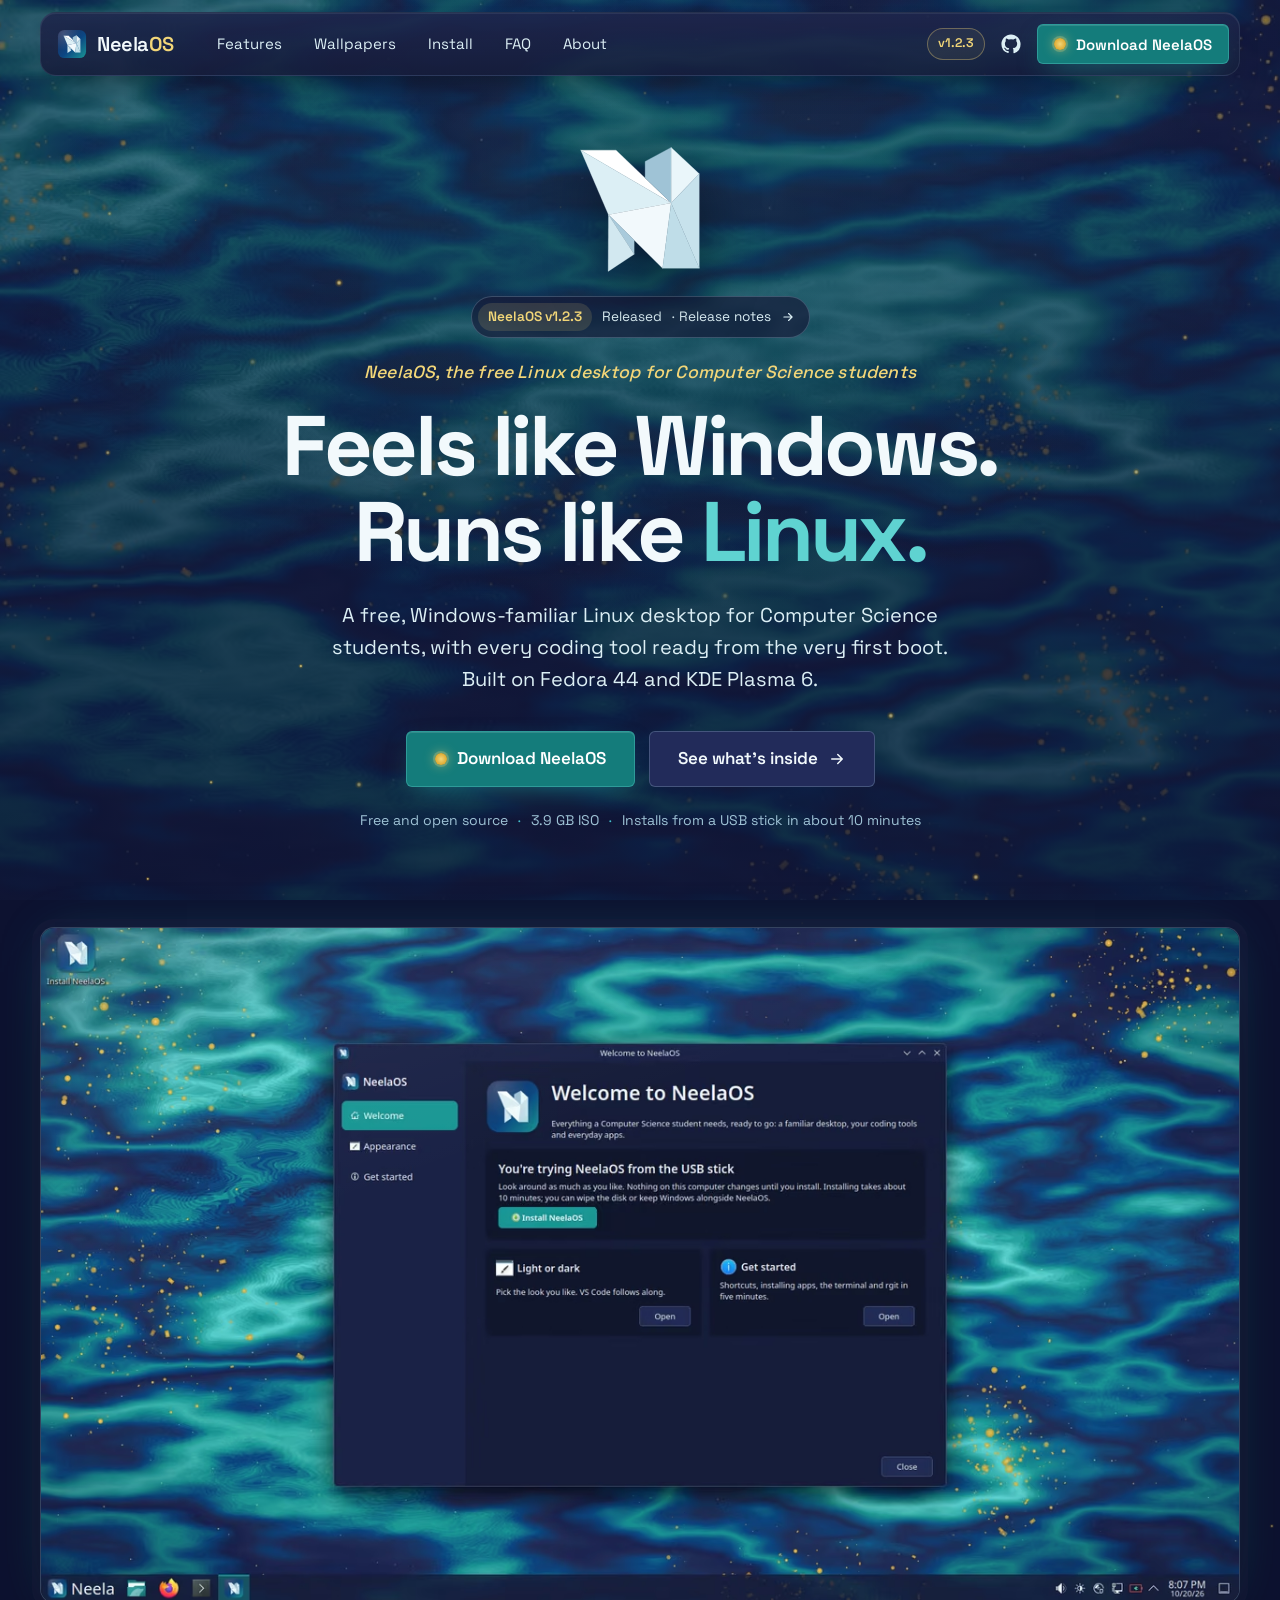
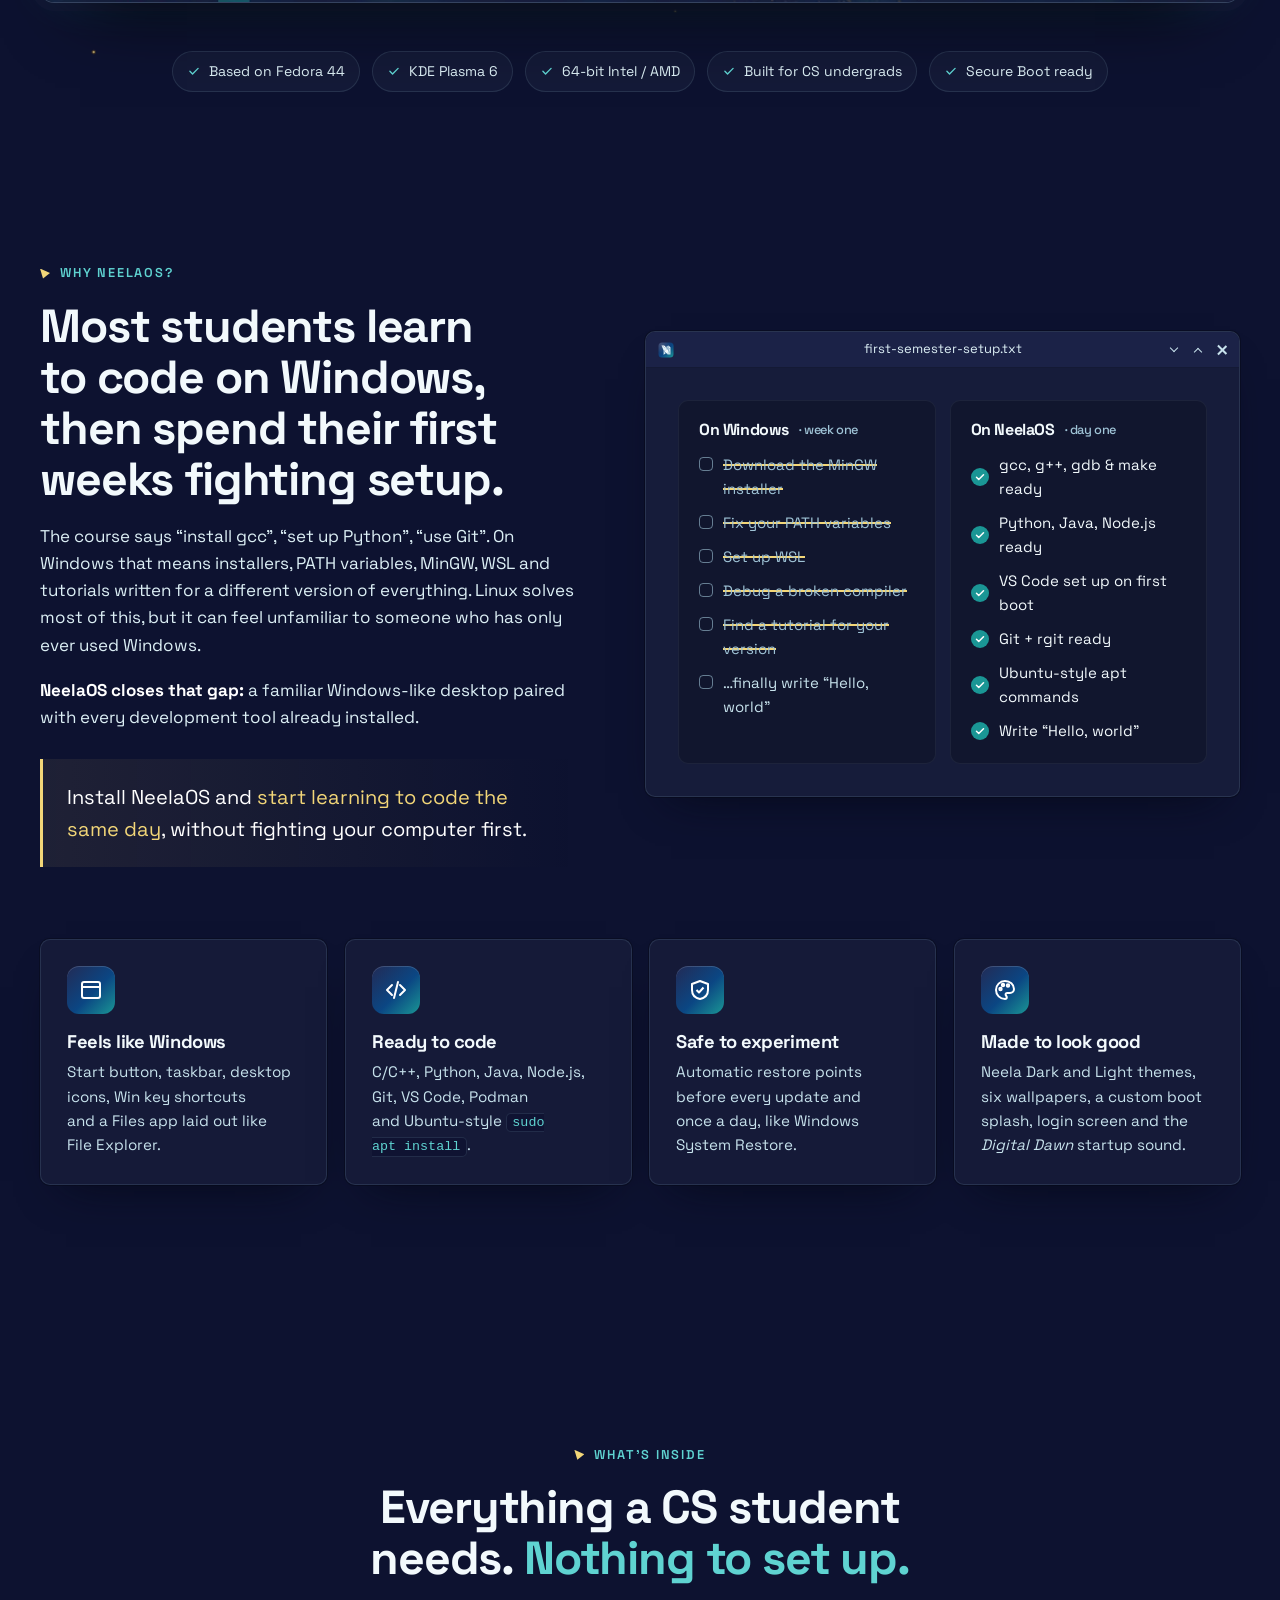
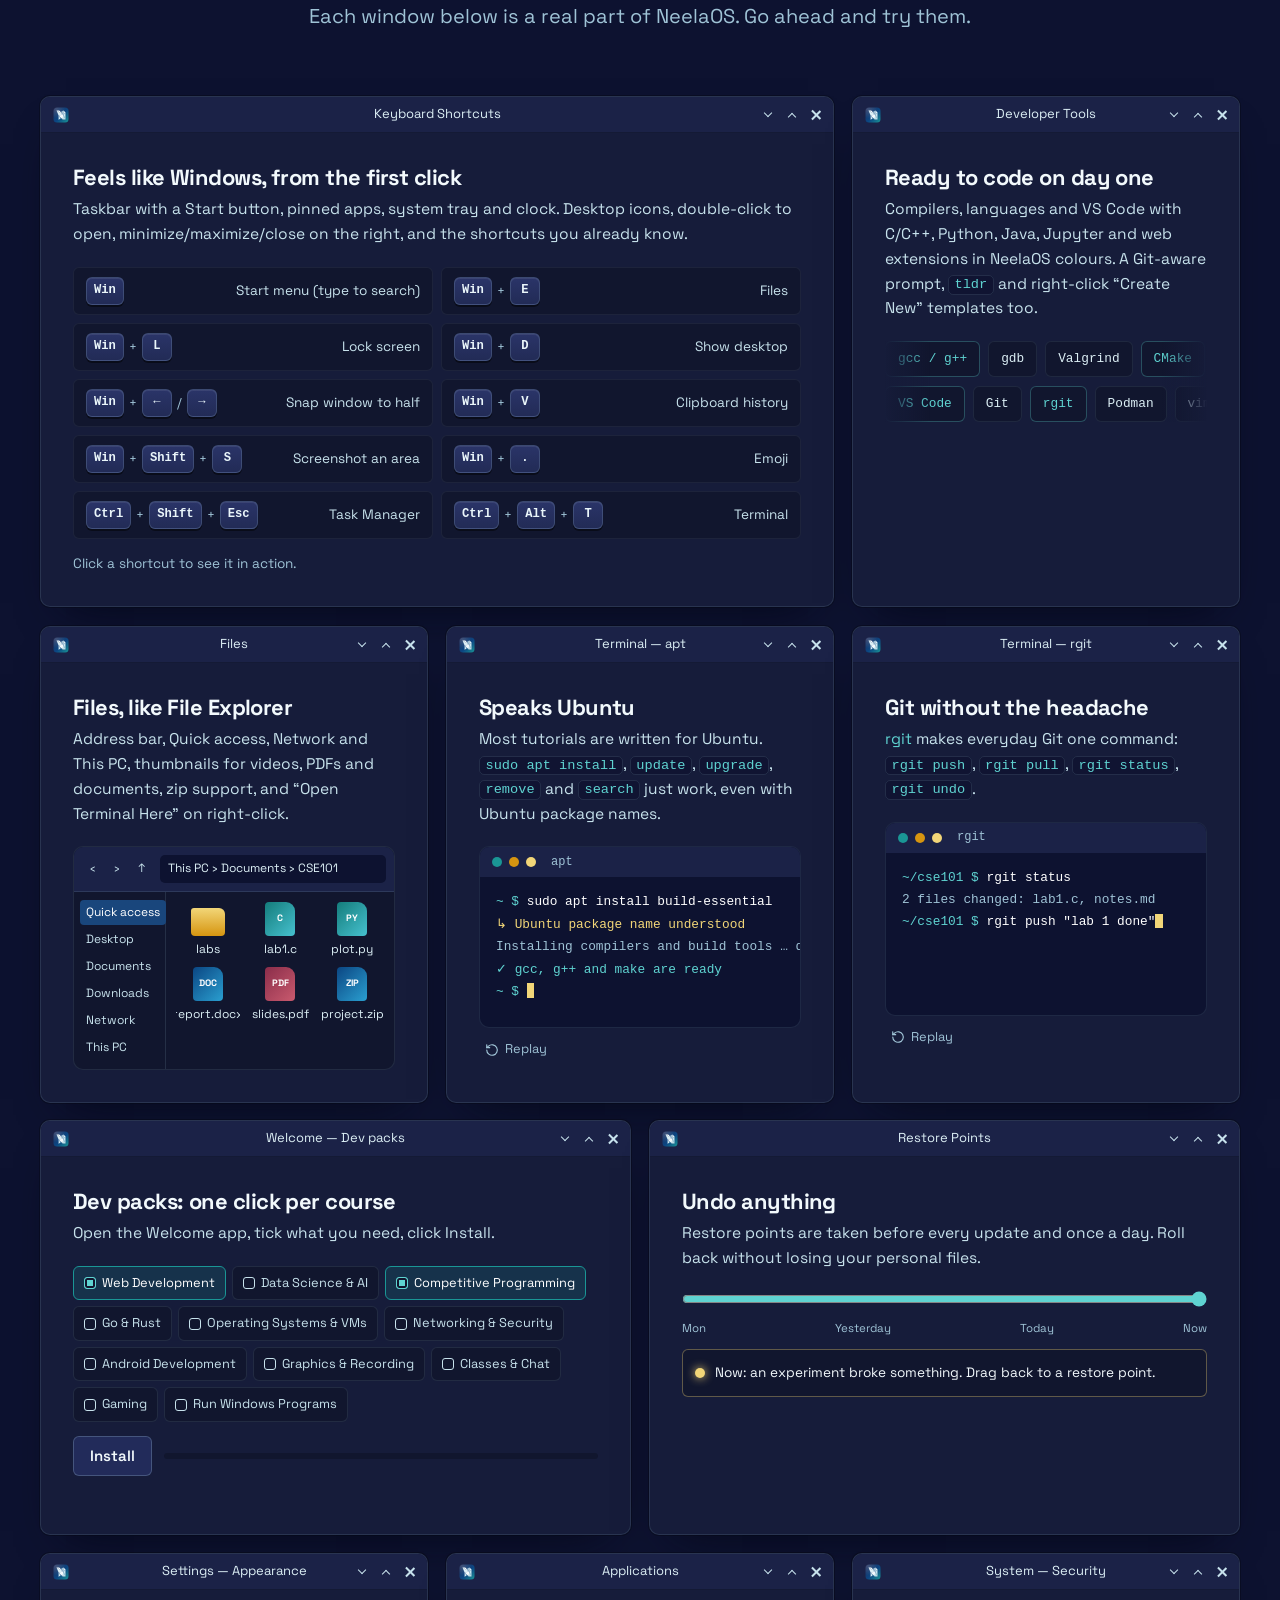
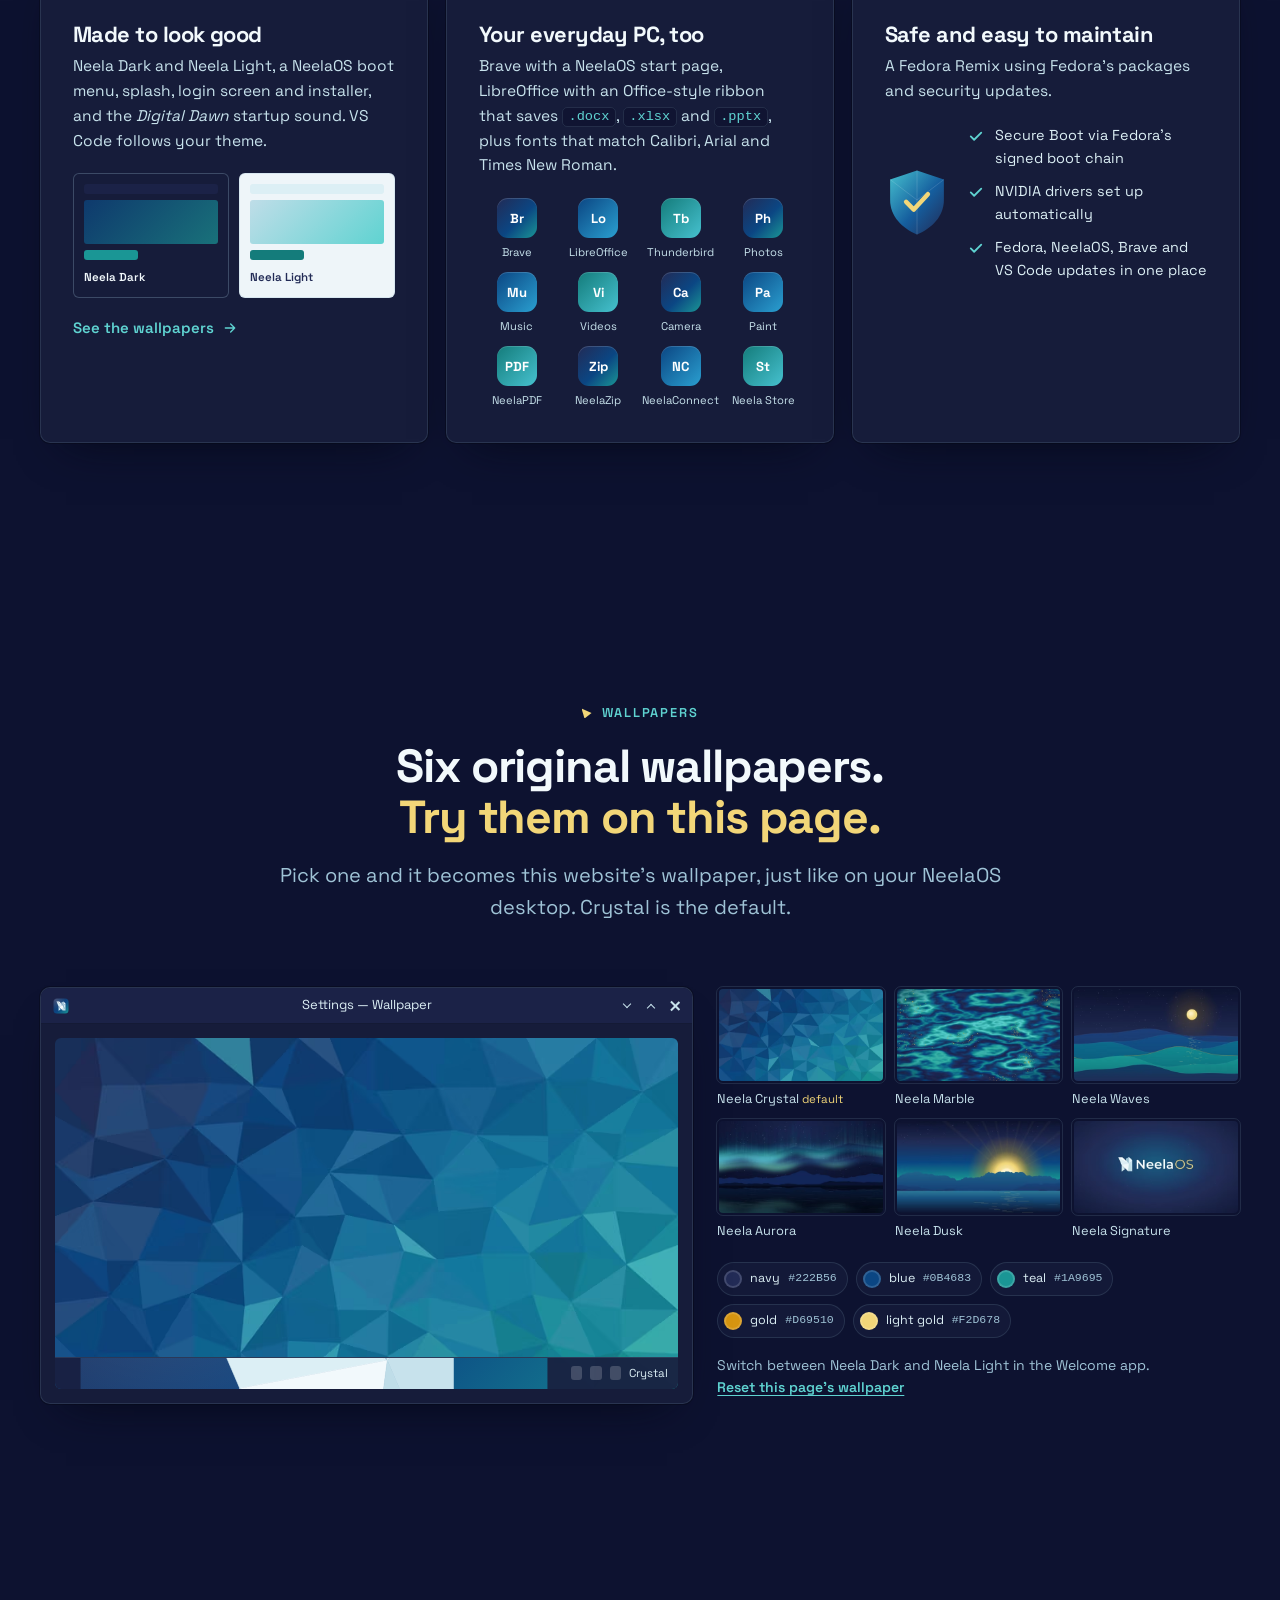
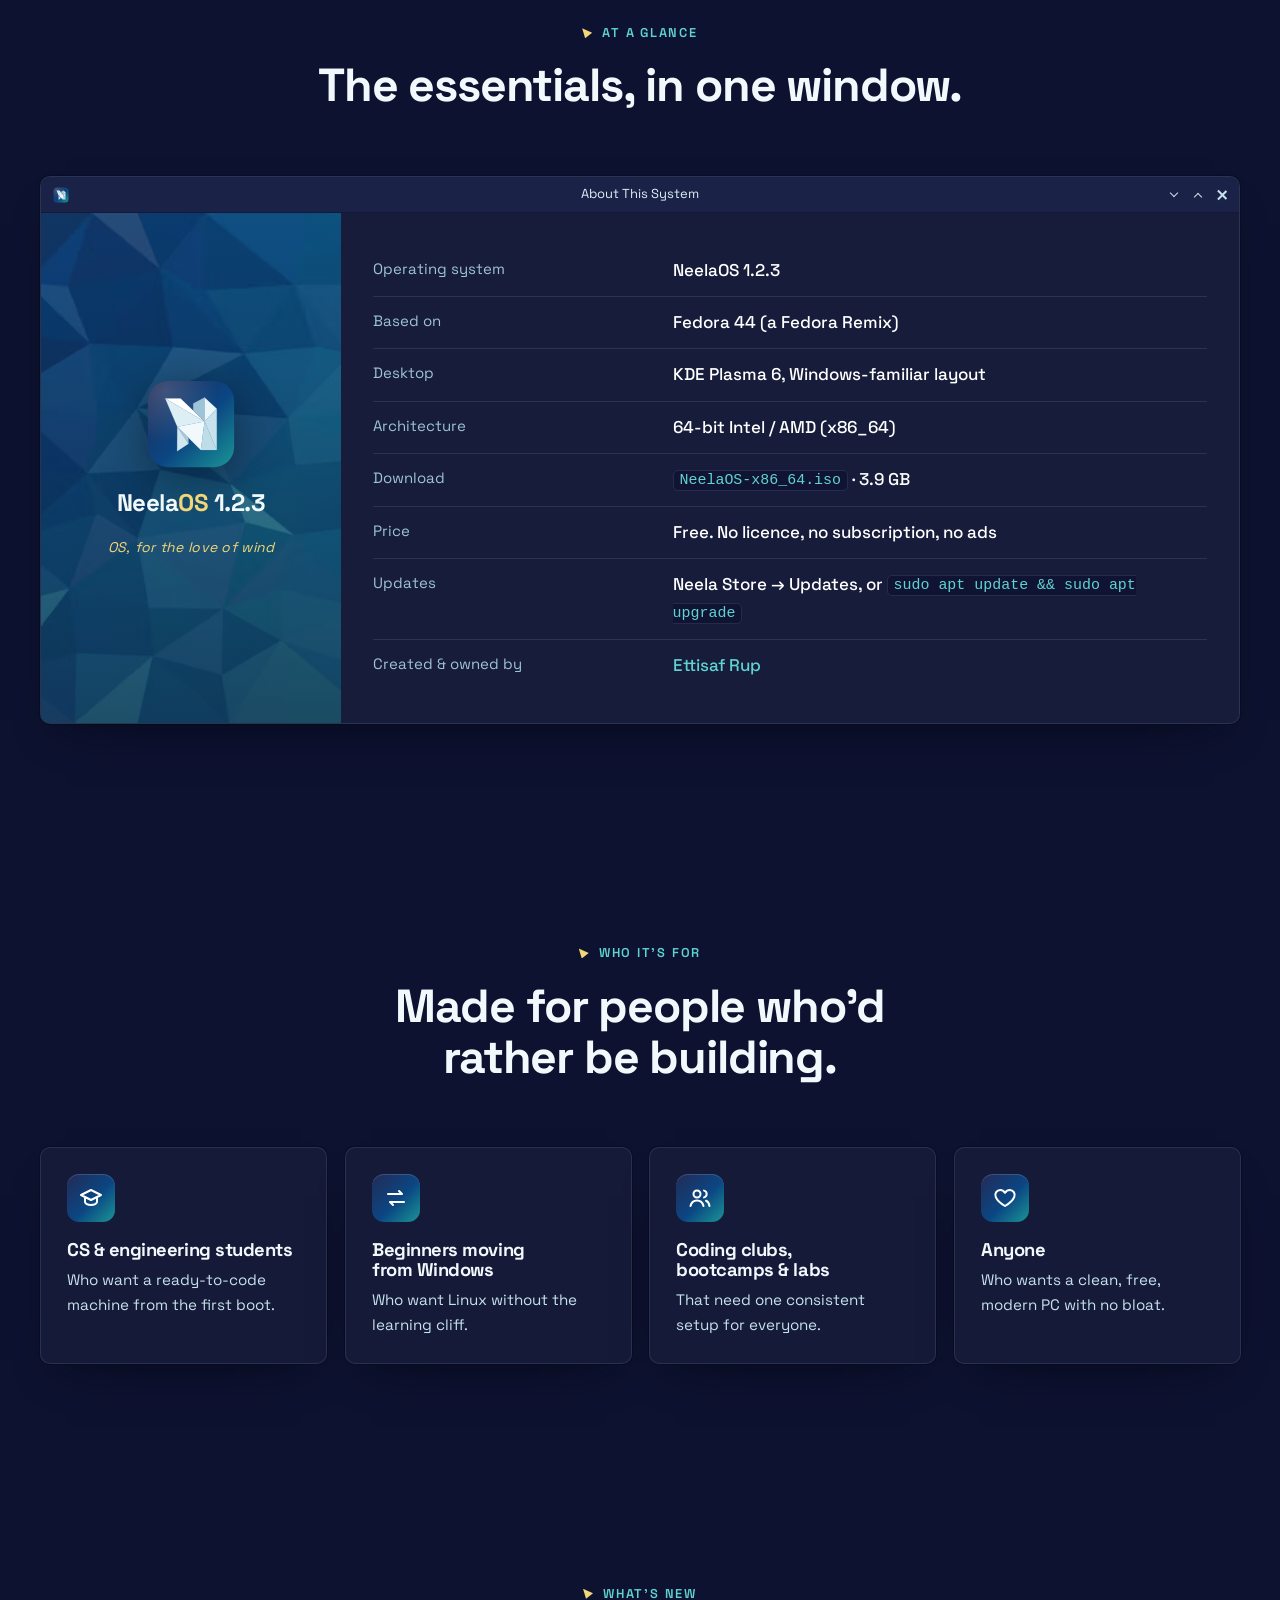
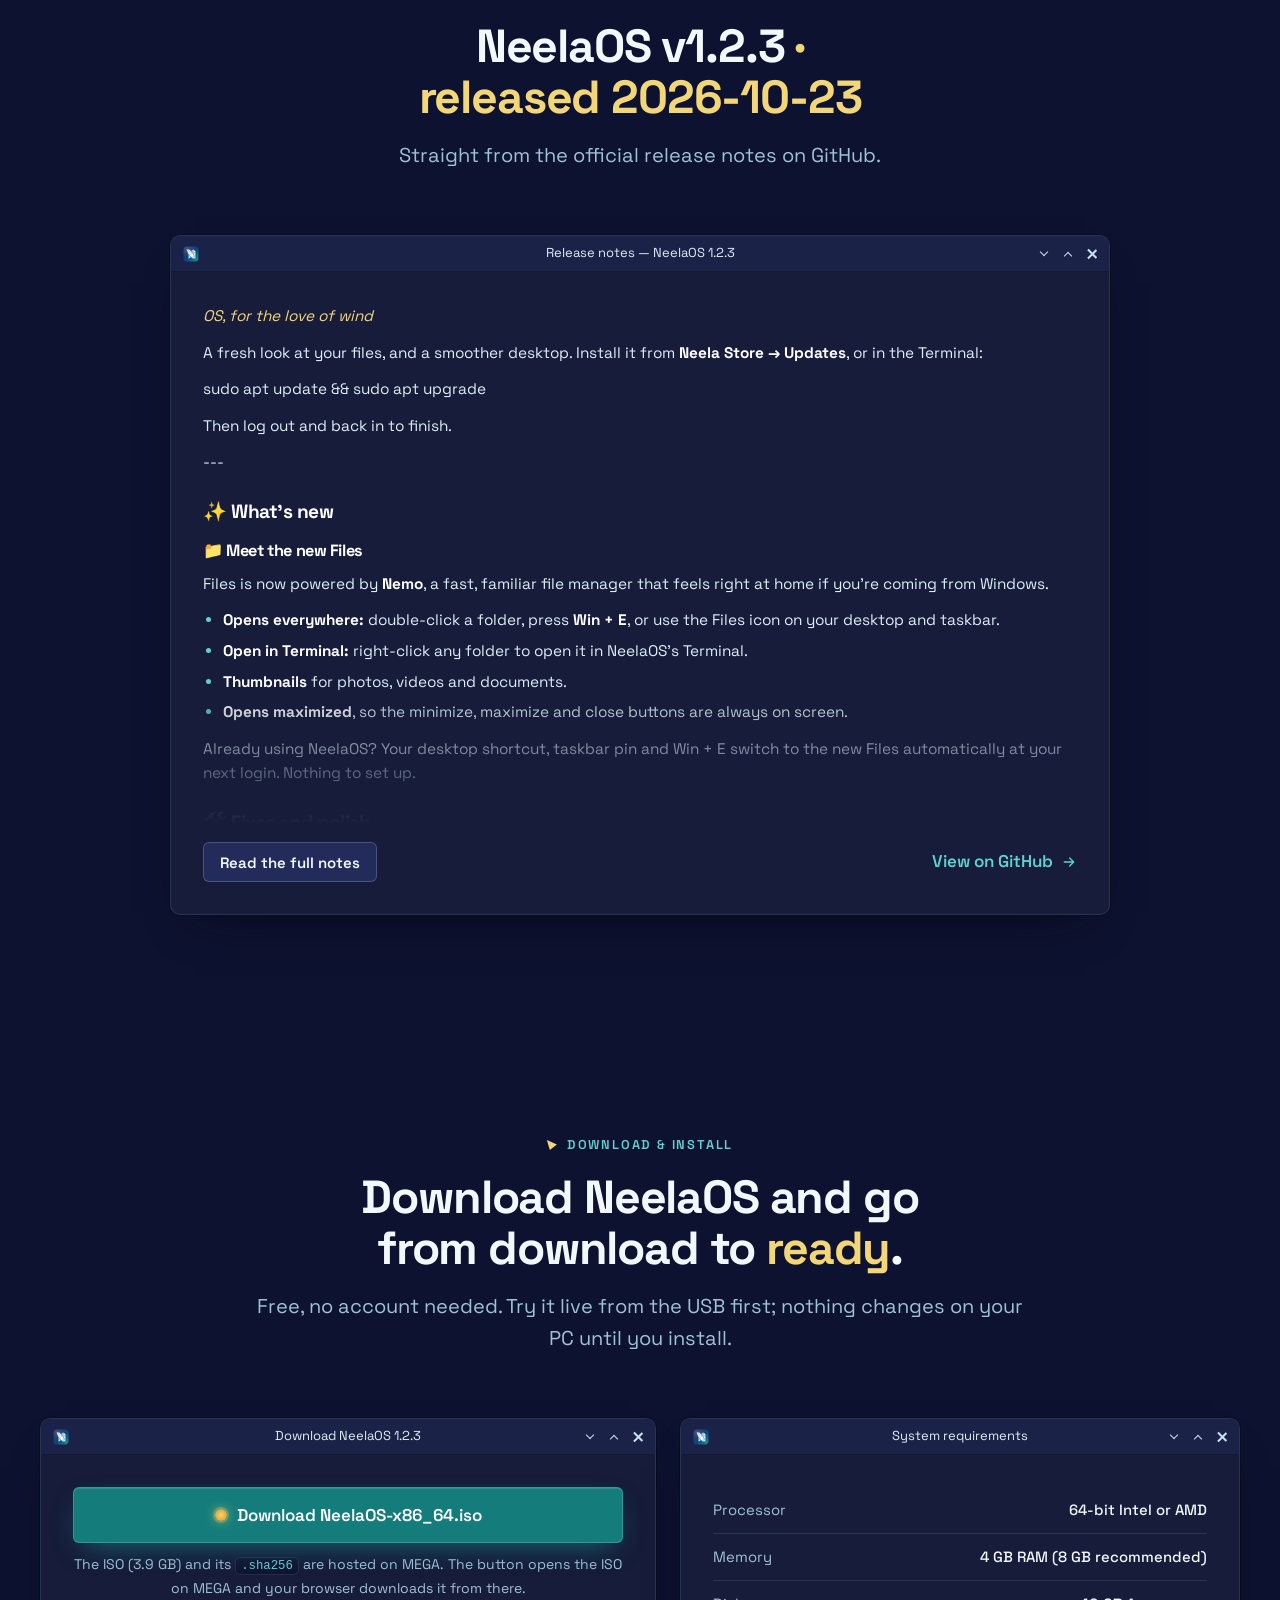
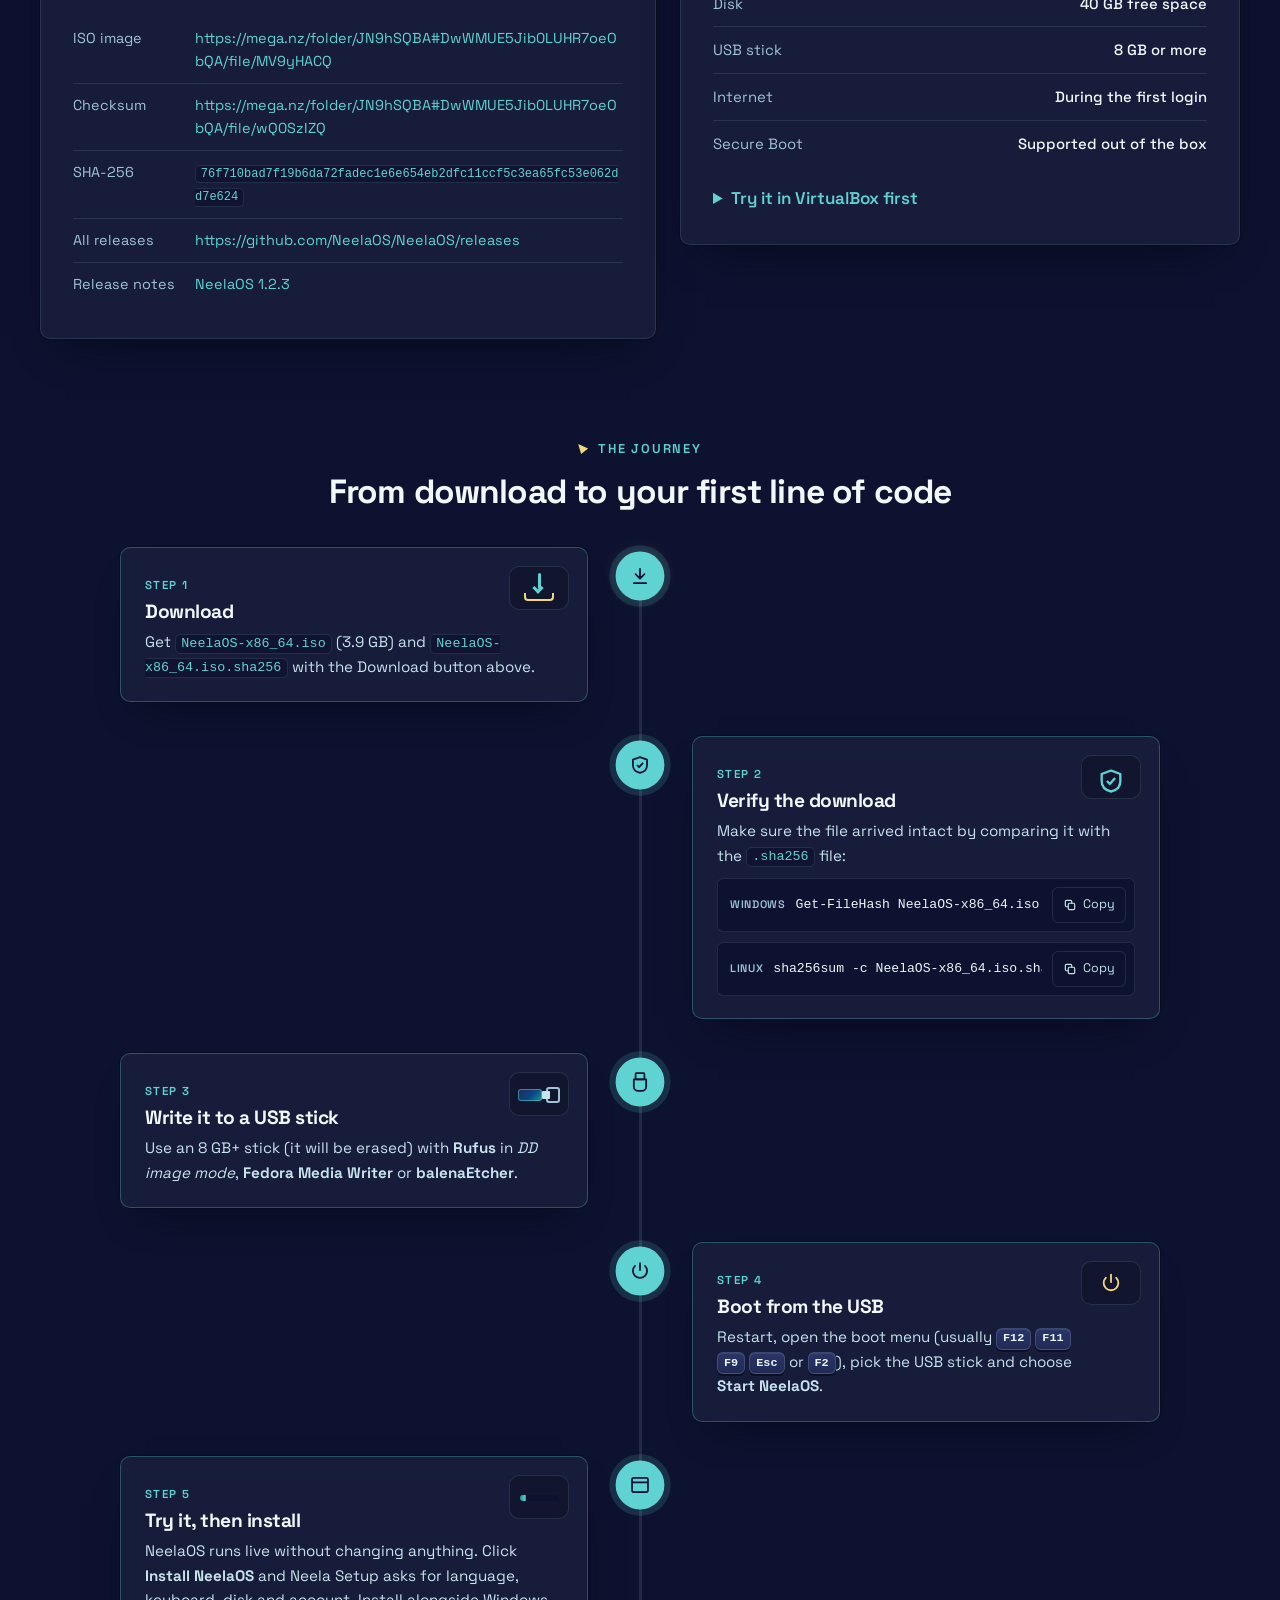
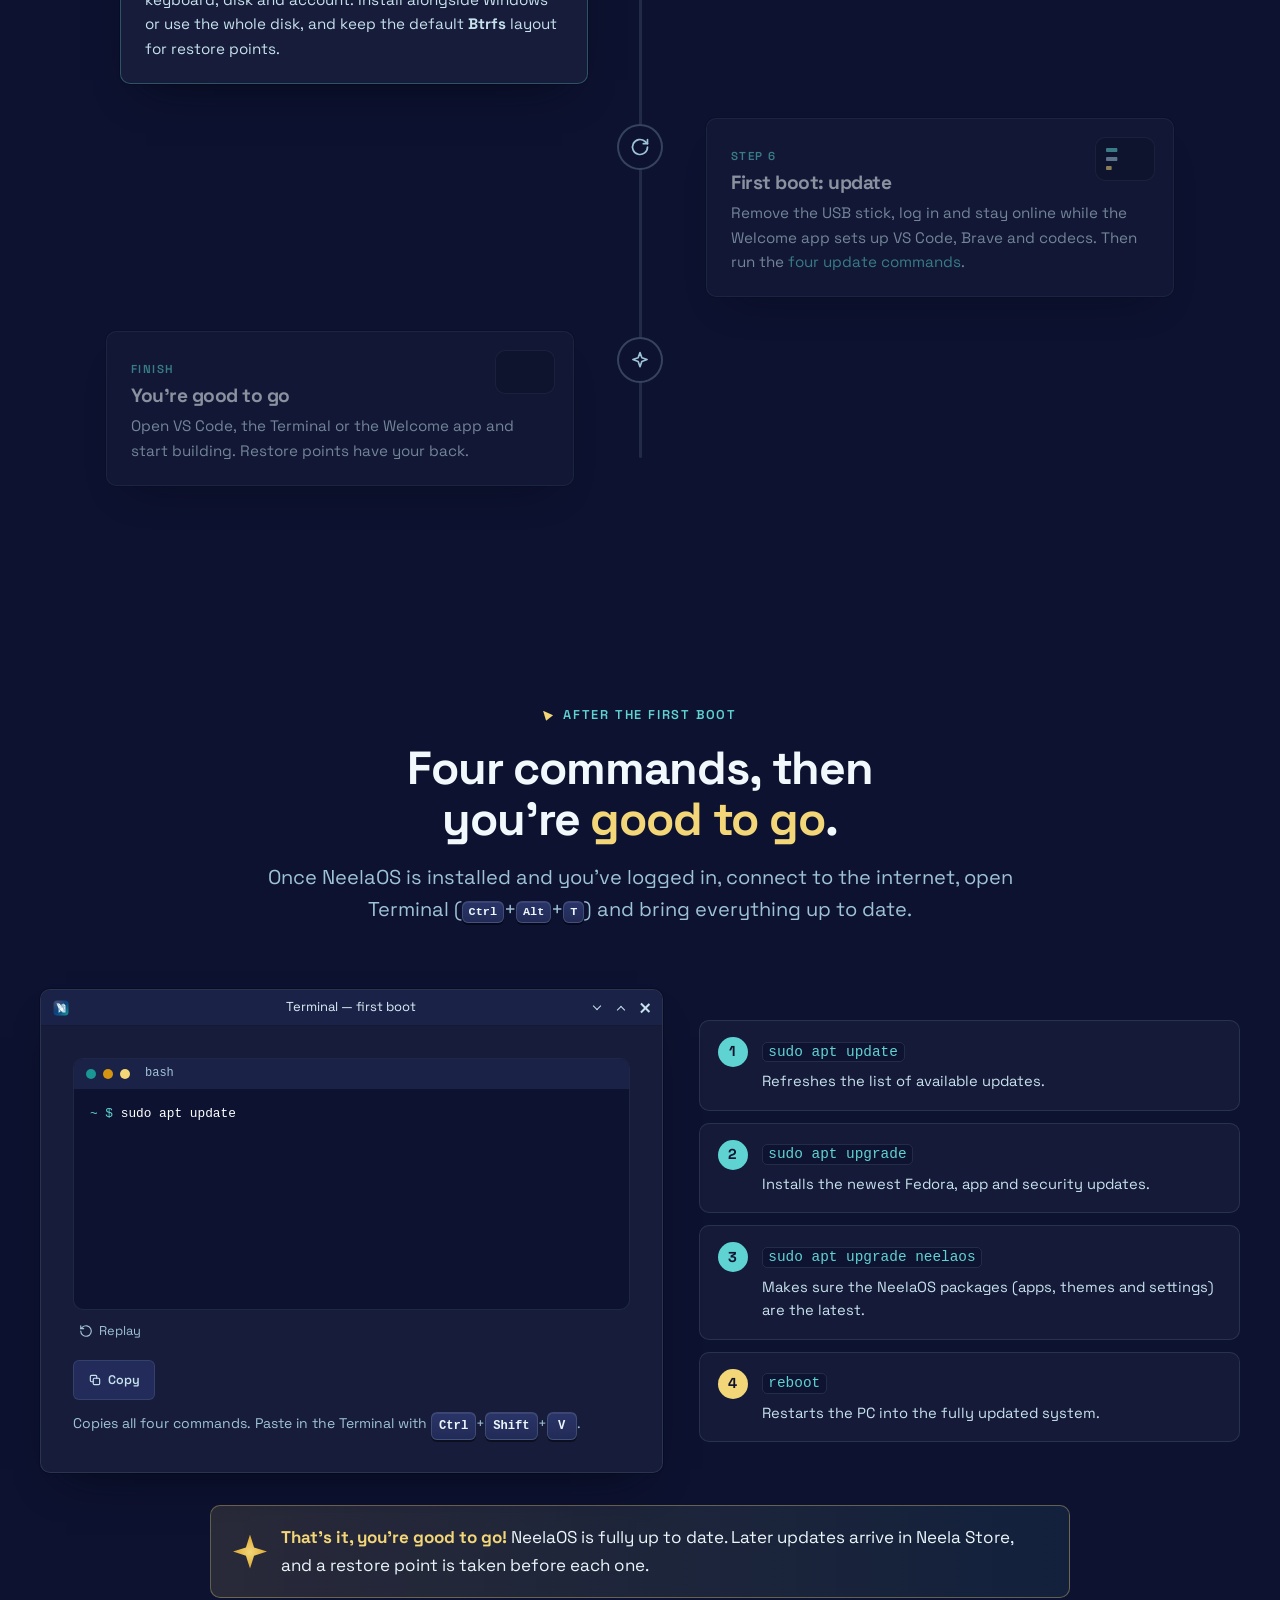
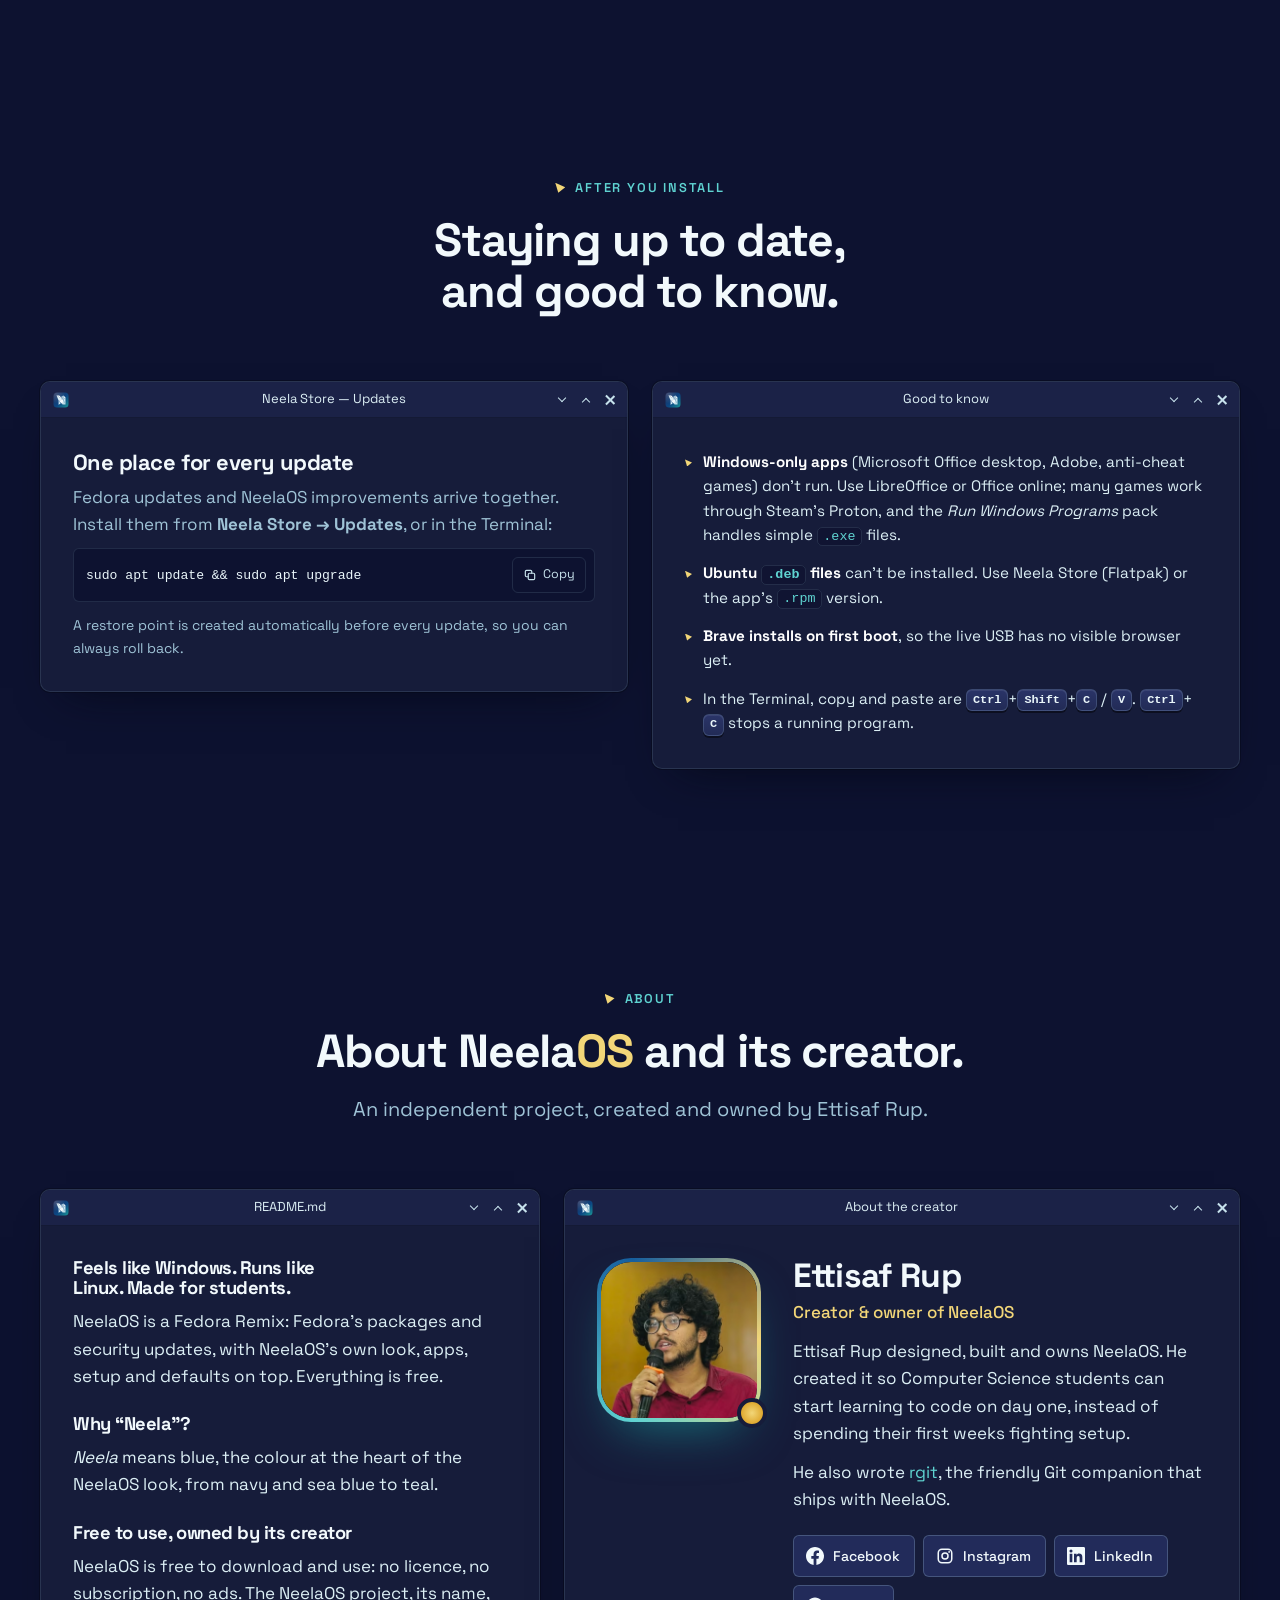
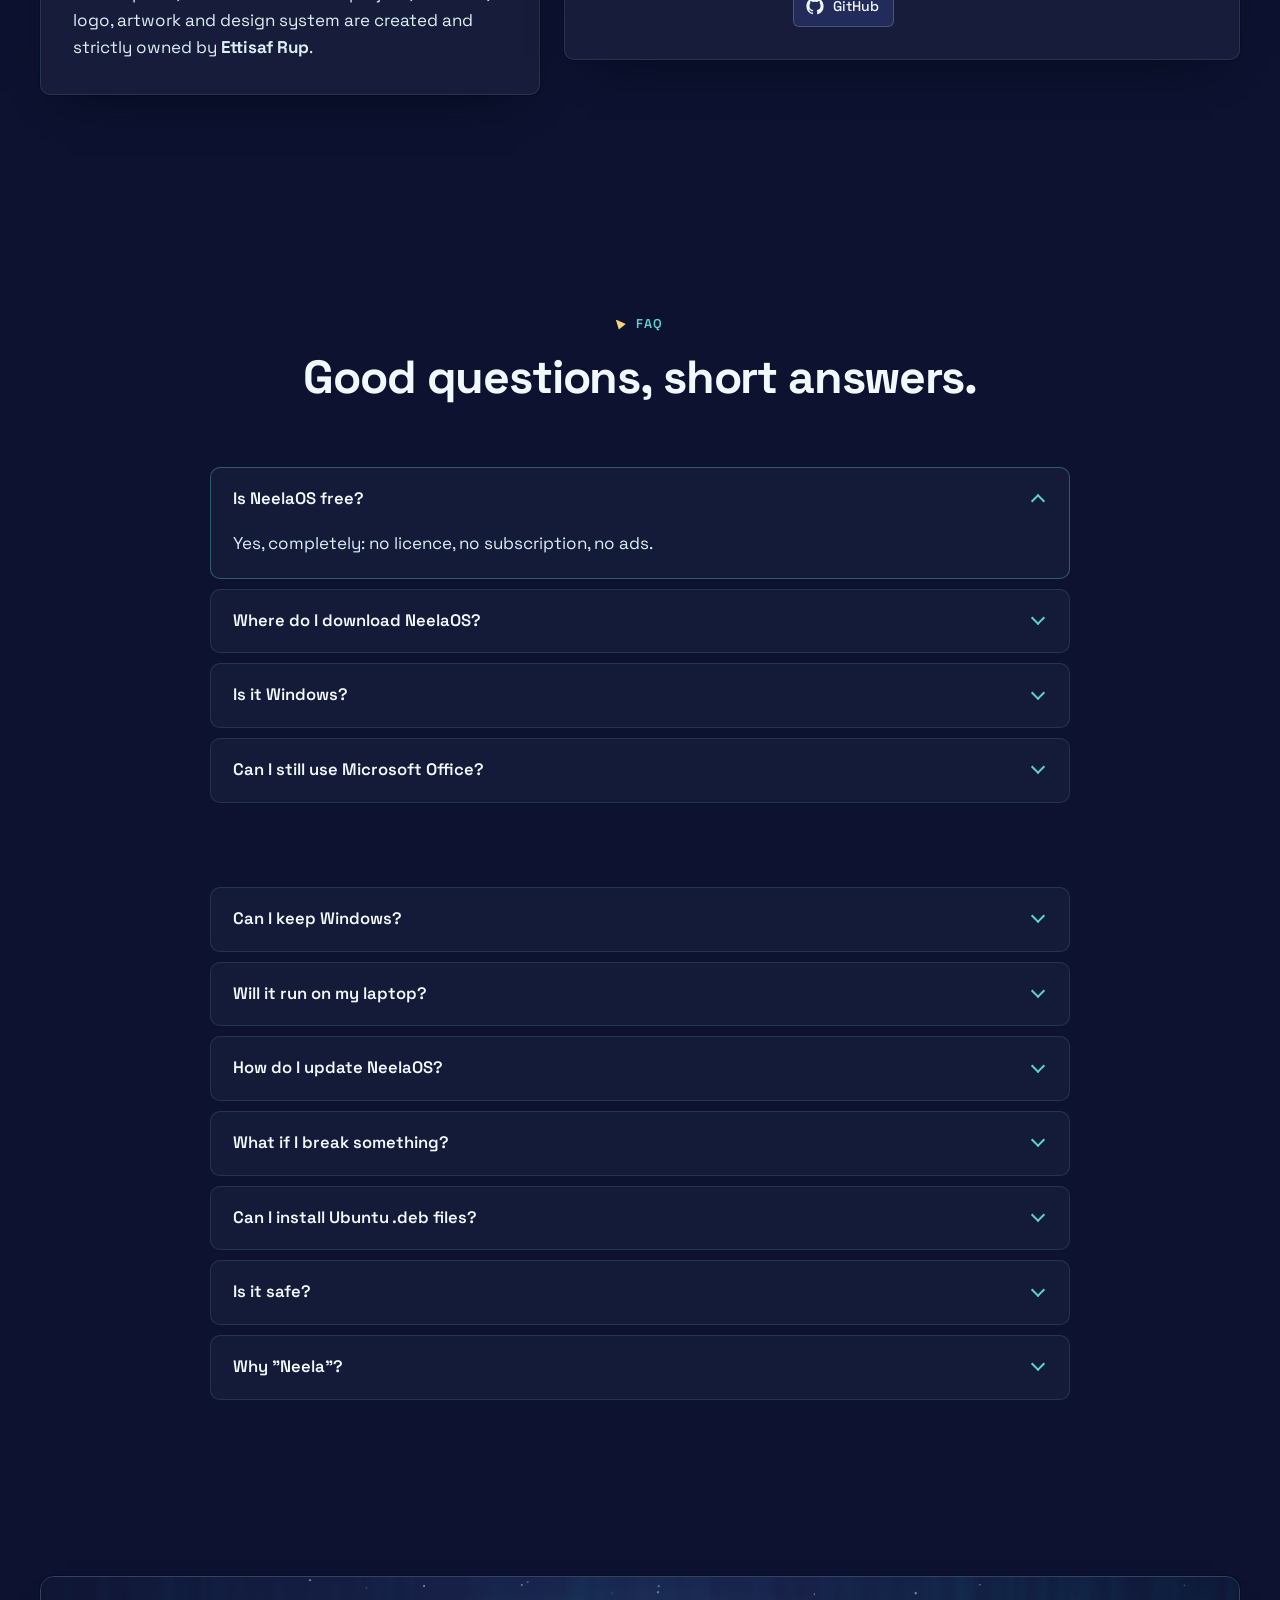
==== commit 84b6ff42: "Sync latest NeelaOS release" ====
--- a/index.html
+++ b/index.html
@@ -37,7 +37,7 @@
 <style>@font-face{font-family: "Space Grotesk";src: url("fonts/SpaceGrotesk.woff2") format("woff2");font-weight: 300 700;font-display: swap}:root{--navy-950: #0D1230;--card: #11162E;--win: #161C3A;--taskbar: #181E3E;--bar: #1B2247;--navy-800: #222B56;--btn: #222B5A;--active: #19467C;--blue-700: #0B4683;--blue-600: #155E9E;--sea-500: #2A9FD0;--teal-700: #147C7B;--teal-600: #1A9695;--teal-400: #46C1CF;--teal-300: #5FD3D1;--gold-300: #F2D678;--gold-600: #D69510;--ice-50: #F2F9FC;--ice-100: #EAF6FA;--ice-200: #DCEFF5;--ice-300: #C7E2EC;--ice-400: #9FC3D6;--bg: var(--navy-950);--text: var(--ice-50);--text-muted: var(--ice-400);--line: rgb(159 195 214 / .14);--line-strong: rgb(159 195 214 / .28);--primary: var(--teal-700);--primary-hover: #168786;--link: var(--teal-300);--grad-brand: linear-gradient(135deg,var(--navy-800) 0%,var(--blue-700) 55%,var(--teal-600) 100%);--grad-gold: radial-gradient(circle,var(--gold-300),var(--gold-600));--font: "Space Grotesk","Segoe UI",system-ui,-apple-system,sans-serif;--mono: ui-monospace,"Cascadia Code","JetBrains Mono","SFMono-Regular",Consolas,monospace;--fs-display: clamp(2.6rem,1.6rem + 4.6vw,5.4rem);--fs-h2: clamp(1.9rem,1.4rem + 2.2vw,2.9rem);--fs-h3: clamp(1.15rem,1.05rem + .4vw,1.4rem);--fs-lead: clamp(1.05rem,1rem + .35vw,1.25rem);--fs-body: 1.0625rem;--fs-small: .875rem;--r-sm: 6px;--r-md: 10px;--r-lg: 14px;--shadow-win: 0 22px 44px -26px rgb(4 7 22 / .95),0 0 0 1px rgb(0 0 0 / .25);--ease-out: cubic-bezier(.16,1,.3,1);--ease-in-out: cubic-bezier(.65,0,.35,1);--ease-spring: cubic-bezier(.34,1.56,.64,1);--t-fast: 150ms;--t-ui: 300ms;--t-reveal: 700ms;--nav-h: 64px;--dock-h: 0px;--wrap: 1200px;--gutter: 16px;color-scheme: dark}@media (min-width: 640px){:root{--gutter: 24px}}@media (min-width: 960px){:root{--gutter: 32px}}@media (max-width: 999px){:root{--nav-h: 58px;--dock-h: calc(66px + env(safe-area-inset-bottom))}}*,*::before,*::after{box-sizing: border-box}*{margin: 0}html{-webkit-text-size-adjust: 100%;scroll-padding-top: calc(var(--nav-h) + 28px)}@media (prefers-reduced-motion: no-preference){html{scroll-behavior: smooth}}html:has(dialog[open]){overflow: hidden}body{min-height: 100svh;padding-bottom: var(--dock-h);font-family: var(--font);font-size: var(--fs-body);line-height: 1.6;color: var(--text);background: var(--bg);-webkit-font-smoothing: antialiased;text-rendering: optimizeLegibility;overflow-x: clip}img,svg,picture,canvas{display: block;max-width: 100%}img{height: auto}a{color: inherit;text-decoration: none}button,input{font: inherit;color: inherit}button{cursor: pointer;background: none;border: 0}h1,h2,h3,h4{line-height: 1.1;letter-spacing: -.025em;font-weight: 700;text-wrap: balance}p{text-wrap: pretty}code,kbd,pre{font-family: var(--mono)}:not(pre)>code{font-size: .88em;padding: .1em .4em;border-radius: 5px;background: rgb(13 18 48 / .7);border: 1px solid var(--line);color: var(--teal-300);overflow-wrap: anywhere}::selection{background: var(--teal-600);color: #fff}:focus-visible{outline: 2px solid var(--gold-300);outline-offset: 3px;border-radius: 4px}[hidden]{display: none !important}.sr-only{position: absolute;width: 1px;height: 1px;padding: 0;margin: -1px;overflow: hidden;clip: rect(0 0 0 0);white-space: nowrap;border: 0}.skip{position: fixed;top: 8px;left: 8px;z-index: 300;padding: 10px 16px;background: var(--gold-300);color: var(--navy-950);font-weight: 600;border-radius: var(--r-sm);transform: translateY(-160%);transition: transform var(--t-ui) var(--ease-out)}.skip:focus{transform: none}.wrap{width: 100%;max-width: calc(var(--wrap) + var(--gutter) * 2);margin-inline: auto;padding-inline: var(--gutter)}.section{position: relative;padding-block: clamp(72px,10vw,136px)}.section--tight{padding-block: clamp(48px,7vw,88px)}.gold{color: var(--gold-300)}.teal{color: var(--teal-300)}.muted{color: var(--text-muted)}.small{font-size: var(--fs-small)}.center{text-align: center}.motive>*,.bento>*,.wp-layout>*,.install>*,.timeline>*,.install__side>*,.duo>*,.about-grid>*,.compare>*{min-width: 0}.text-btn{color: var(--teal-300);font-weight: 600;text-decoration: underline;text-underline-offset: 3px;padding: 0}.text-btn:hover{color: #fff}.desktop-bg{position: fixed;top: 0;left: 0;width: 100%;height: 100vh;height: 100lvh;z-index: -1;pointer-events: none;background: var(--navy-950);contain: strict;transform: translateZ(0)}.desktop-bg__pic{position: absolute;inset: 0;opacity: 0;transition: opacity .9s var(--ease-out)}.desktop-bg__pic.is-on{opacity: 1}.desktop-bg img{width: 100%;height: 100%;object-fit: cover}.desktop-bg::after{content: "";position: absolute;inset: 0;background: radial-gradient(ellipse 70% 55% at 50% 30%,rgb(26 150 149 / .16),transparent 70%),linear-gradient(180deg,rgb(13 18 48 / .45),rgb(13 18 48 / .7) 50%,rgb(13 18 48 / .8))}.eyebrow{display: inline-flex;align-items: center;gap: 10px;font-size: .8rem;font-weight: 600;letter-spacing: .14em;text-transform: uppercase;color: var(--teal-300)}.eyebrow::before{content: "";width: 10px;height: 10px;background: var(--gold-300);clip-path: polygon(0 0,100% 45%,30% 100%)}.head{max-width: 780px;margin-bottom: clamp(36px,5vw,64px)}.head.center{margin-inline: auto}.head h2{font-size: var(--fs-h2);margin-top: 14px}.head p{font-size: var(--fs-lead);color: var(--text-muted);margin-top: 16px}.lead{font-size: var(--fs-lead);color: var(--ice-200)}.btn{--mx: 0px;--my: 0px;--lift: 0px;position: relative;display: inline-flex;align-items: center;justify-content: center;gap: 10px;min-height: 48px;padding: 12px 22px;border-radius: var(--r-sm);font-weight: 600;font-size: 1rem;line-height: 1;white-space: nowrap;border: 1px solid transparent;transform: translate3d(var(--mx),calc(var(--my) - var(--lift)),0);transition: transform var(--t-ui) var(--ease-out),background-color var(--t-fast),border-color var(--t-fast),box-shadow var(--t-ui)}.btn svg{width: 18px;height: 18px;flex: none}.btn--primary{background: var(--primary);color: #fff;border-color: rgb(95 211 209 / .35);box-shadow: 0 10px 30px -12px rgb(26 150 149 / .8),inset 0 1px 0 rgb(255 255 255 / .12)}.btn--primary:hover{--lift: 2px;background: var(--primary-hover);box-shadow: 0 16px 40px -12px rgb(26 150 149 / .95),inset 0 1px 0 rgb(255 255 255 / .16)}.btn__spark{width: 12px;height: 12px;border-radius: 50%;flex: none;background: var(--grad-gold);box-shadow: 0 0 0 2px rgb(242 214 120 / .25),0 0 12px rgb(242 214 120 / .7)}.btn--ghost{background: var(--btn);border-color: var(--line-strong);color: var(--ice-50)}.btn--ghost:hover{--lift: 2px;border-color: var(--teal-300);background: #263166}.btn--sm{min-height: 40px;padding: 9px 16px;font-size: .9375rem}.btn--lg{min-height: 56px;padding: 16px 28px;font-size: 1.0625rem}.btn--block{width: 100%}.icon-btn{display: grid;place-items: center;width: 40px;height: 40px;flex: none;border-radius: var(--r-sm);color: var(--ice-200);transition: background-color var(--t-fast),color var(--t-fast)}.icon-btn:hover{background: rgb(255 255 255 / .08);color: #fff}.icon-btn svg{width: 20px;height: 20px}.link-arrow{display: inline-flex;align-items: center;gap: 8px;color: var(--link);font-weight: 600}.link-arrow svg{width: 16px;height: 16px;transition: transform var(--t-ui) var(--ease-out)}.link-arrow:hover svg{transform: translateX(4px)}.win{contain: layout paint;position: relative;display: flex;flex-direction: column;background: var(--win);border: 1px solid var(--line);border-radius: var(--r-md);box-shadow: var(--shadow-win);overflow: hidden}.win__bar{display: grid;grid-template-columns: 1fr auto 1fr;align-items: center;gap: 12px;height: 36px;padding: 0 12px;flex: none;background: var(--bar);border-bottom: 1px solid rgb(0 0 0 / .25);font-size: .8125rem;color: var(--ice-200);user-select: none}.win__bar img{width: 16px;height: 16px}.win__title{white-space: nowrap;overflow: hidden;text-overflow: ellipsis;text-align: center}.win__ctl{justify-self: end;display: flex;gap: 14px;color: var(--ice-300)}.win__ctl i{position: relative;width: 10px;height: 10px;display: block}.win__ctl i:nth-child(1)::before,.win__ctl i:nth-child(2)::before{content: "";position: absolute;left: 2px;width: 6px;height: 6px;border: solid currentColor;border-width: 0 1.5px 1.5px 0;transform: rotate(45deg)}.win__ctl i:nth-child(1)::before{top: 0}.win__ctl i:nth-child(2)::before{top: 4px;transform: rotate(-135deg)}.win__ctl i:nth-child(3)::before,.win__ctl i:nth-child(3)::after{content: "";position: absolute;left: 50%;top: -1px;width: 1.5px;height: 12px;background: currentColor;transform: translateX(-50%) rotate(45deg)}.win__ctl i:nth-child(3)::after{transform: translateX(-50%) rotate(-45deg)}.win__body{padding: clamp(20px,3vw,32px);flex: 1}.win__body>h3{font-size: var(--fs-h3)}.panel{background: var(--card);border: 1px solid rgb(159 195 214 / .08);border-radius: var(--r-md);padding: 20px}.topbar{position: fixed;z-index: 100;top: 0;left: 0;right: 0;padding: 12px var(--gutter) 0;pointer-events: none;transition: transform 420ms var(--ease-out)}.topbar__in{position: relative;pointer-events: auto;display: flex;align-items: center;gap: 10px;max-width: var(--wrap);height: var(--nav-h);margin: 0 auto;padding: 0 10px 0 14px;border-radius: 16px;border: 1px solid rgb(159 195 214 / .12);background: linear-gradient(180deg,rgb(30 38 76 / .9),rgb(22 28 58 / .88));box-shadow: 0 16px 36px -22px rgb(0 0 0 / .8),inset 0 1px 0 rgb(255 255 255 / .07);transition: background-color var(--t-ui),border-color var(--t-ui),height var(--t-ui) var(--ease-out);overflow: hidden}.topbar.is-solid .topbar__in{background: rgb(22 28 58 / .96);border-color: var(--line-strong)}.topbar.is-hidden{transform: translateY(calc(-100% - 16px))}.brand{display: flex;align-items: center;gap: 10px;height: 44px;padding: 0 8px 0 2px;border-radius: var(--r-sm);font-size: 1.25rem;font-weight: 600;letter-spacing: -.02em;flex: none}.brand img{width: 30px;height: 30px;transition: transform .6s var(--ease-spring)}.brand:hover img{transform: rotate(-8deg) scale(1.08)}.links{position: relative;display: none;align-items: center;height: 44px;margin-left: 10px}.links a{position: relative;z-index: 1;display: flex;align-items: center;height: 100%;padding: 0 16px;font-size: .9375rem;color: var(--ice-200);border-radius: 10px;transition: color var(--t-fast)}.links a:hover,.links a.is-active{color: #fff}.links__pill{position: absolute;top: 0;left: 0;height: 100%;width: var(--pw,0px);border-radius: 10px;background: var(--active);box-shadow: inset 0 0 0 1px rgb(95 211 209 / .22);transform: translateX(var(--px,0px));opacity: 0;transition: transform 420ms var(--ease-out),width 420ms var(--ease-out),opacity var(--t-ui)}.links__pill::after{content: "";position: absolute;left: 50%;bottom: 3px;width: 18px;height: 3px;margin-left: -9px;border-radius: 3px;background: var(--teal-300)}.links.has-pill .links__pill{opacity: 1}.topbar__end{margin-left: auto;display: flex;align-items: center;gap: 6px}.ver{display: none;padding: 5px 10px;border-radius: 999px;font-size: .78rem;font-weight: 600;color: var(--gold-300);border: 1px solid rgb(242 214 120 / .35);background: rgb(242 214 120 / .06);transition: background-color var(--t-fast)}.ver:hover{background: rgb(242 214 120 / .14)}.topbar__progress{position: absolute;left: 0;right: 0;bottom: 0;height: 2px;background: linear-gradient(90deg,var(--teal-600),var(--gold-300));transform-origin: left;transform: scaleX(var(--progress,0))}@supports (animation-timeline: scroll()){.topbar__progress{animation: progress linear both;animation-timeline: scroll(root)}@keyframes progress{from{transform: scaleX(0)}to{transform: scaleX(1)}}}@media (min-width: 1000px){.links{display: flex}.ver{display: inline-block}}@media (max-width: 999px){.topbar{padding: 0}.topbar__in{border-radius: 0;border-width: 0 0 1px;padding: 0 var(--gutter);background: rgb(24 30 62 / .94)}.topbar .icon-btn{display: none}}@media (max-width: 380px){.brand span{display: none}}.dock{position: fixed;z-index: 100;left: 0;right: 0;bottom: 0;display: grid;grid-template-columns: 1.15fr repeat(4,1fr);align-items: stretch;height: var(--dock-h);padding: 6px 6px env(safe-area-inset-bottom);background: rgb(24 30 62 / .97);border-top: 1px solid var(--line-strong);box-shadow: 0 -14px 30px -20px rgb(0 0 0 / .8)}.dock__start,.dock__item{position: relative;display: flex;flex-direction: column;align-items: center;justify-content: center;gap: 3px;border-radius: 12px;font-size: .7rem;font-weight: 500;color: var(--ice-300);transition: color var(--t-fast),background-color var(--t-fast),transform 200ms var(--ease-spring);-webkit-tap-highlight-color: transparent}.dock__item svg{width: 22px;height: 22px}.dock__item:active,.dock__start:active{transform: scale(.92)}.dock__item.is-active{color: #fff;background: rgb(25 70 124 / .7)}.dock__item::after{content: "";position: absolute;bottom: 2px;width: 16px;height: 3px;border-radius: 3px;background: var(--teal-300);transform: scaleX(0);transition: transform var(--t-ui) var(--ease-out)}.dock__item.is-active::after{transform: scaleX(1)}.dock__start{color: #fff}.dock__start img{width: 26px;height: 26px;transition: transform .5s var(--ease-spring)}.dock__start[aria-expanded="true"] img{transform: rotate(-12deg) scale(1.1)}@media (min-width: 1000px){.dock{display: none}}.startmenu{position: fixed;inset: auto 0 0;width: 100%;max-width: 560px;max-height: min(86svh,720px);margin: 0 auto;padding: 6px 18px calc(18px + env(safe-area-inset-bottom));overflow-y: auto;overscroll-behavior: contain;color: var(--text);background: rgb(22 28 58 / .98);border: 1px solid var(--line-strong);border-bottom: 0;border-radius: 22px 22px 0 0;box-shadow: 0 -30px 80px -20px rgb(0 0 0 / .8);transform: translateY(var(--drag,0px));transition: transform 380ms var(--ease-out),opacity 300ms,overlay 380ms allow-discrete,display 380ms allow-discrete}.startmenu[open]{opacity: 1}.startmenu:not([open]){transform: translateY(105%);opacity: 0}@starting-style{.startmenu[open]{transform: translateY(105%);opacity: 0}}.startmenu::backdrop{background: rgb(5 8 25 / .62);transition: background-color 300ms,overlay 300ms allow-discrete,display 300ms allow-discrete}@starting-style{.startmenu[open]::backdrop{background: rgb(5 8 25 / 0)}}.startmenu.is-dragging{transition: none}.startmenu__grab{display: grid;place-items: center;height: 26px;cursor: grab;touch-action: none}.startmenu__grab span{width: 44px;height: 5px;border-radius: 5px;background: var(--line-strong)}.startmenu__head{display: flex;align-items: center;gap: 12px;padding: 4px 0 16px;border-bottom: 1px solid var(--line);touch-action: none}.startmenu__head img{width: 40px;height: 40px}.startmenu__head div{flex: 1;display: grid}.startmenu__head strong{font-size: 1.1rem}.startmenu__head strong:focus{outline: none}.startmenu__head small{color: var(--ice-400);font-size: .8rem}.startmenu__label{font-size: .72rem;letter-spacing: .12em;text-transform: uppercase;color: var(--ice-400);margin: 16px 4px 10px}.startmenu__grid{display: grid;grid-template-columns: repeat(3,1fr);gap: 6px}.startmenu__grid a{display: flex;flex-direction: column;align-items: center;gap: 8px;padding: 12px 4px;border-radius: var(--r-md);font-size: .82rem;text-align: center;transition: background-color var(--t-fast)}.startmenu__grid a:hover,.startmenu__grid a.is-active{background: rgb(255 255 255 / .07)}.startmenu__grid .tile{width: 44px;height: 44px;border-radius: 12px;display: grid;place-items: center;background: var(--grad-brand);box-shadow: inset 0 1px 0 rgb(255 255 255 / .15)}.startmenu__grid .tile svg{width: 22px;height: 22px}.startmenu[open] .startmenu__grid a{animation: tile-in 420ms var(--ease-out) backwards}.startmenu__grid a:nth-child(2){animation-delay: 30ms}.startmenu__grid a:nth-child(3){animation-delay: 60ms}.startmenu__grid a:nth-child(4){animation-delay: 90ms}.startmenu__grid a:nth-child(5){animation-delay: 120ms}.startmenu__grid a:nth-child(6){animation-delay: 150ms}.startmenu__grid a:nth-child(7){animation-delay: 180ms}.startmenu__grid a:nth-child(8){animation-delay: 210ms}.startmenu__grid a:nth-child(9){animation-delay: 240ms}@keyframes tile-in{from{opacity: 0;transform: translateY(10px) scale(.94)}}.startmenu__social{display: flex;gap: 4px;flex-wrap: wrap}.startmenu__social .icon-btn{width: 46px;height: 46px;background: var(--btn);border: 1px solid var(--line)}.startmenu__dl{width: 100%;margin-top: 18px}.hero{position: relative;padding-top: calc(var(--nav-h) + clamp(56px,9vh,110px));padding-bottom: 40px;text-align: center;isolation: isolate}.hero__sparks{position: absolute;inset: 0;z-index: -1;width: 100%;height: 100%;pointer-events: none}.mark{width: clamp(84px,11vw,124px);margin: 0 auto 22px;overflow: visible;filter: drop-shadow(0 18px 30px rgb(0 0 0 / .45))}.mark polygon{fill: var(--c);stroke: var(--c);stroke-width: .8;stroke-linejoin: round;transform-box: fill-box;transform-origin: center;transition: transform .6s var(--ease-out)}.mark:hover polygon{transform: translate(var(--hx,0),var(--hy,0))}.js .hero .mark polygon{animation: facet-in 1.3s var(--ease-out) calc(var(--i) * 70ms + .1s) backwards}@keyframes facet-in{from{opacity: 0;transform: translate(var(--dx),var(--dy)) rotate(var(--r)) scale(.4)}}.release-pill{display: inline-flex;align-items: center;gap: 10px;padding: 6px 14px 6px 6px;border-radius: 999px;font-size: .85rem;color: var(--ice-200);background: rgb(22 28 58 / .7);border: 1px solid var(--line-strong);transition: border-color var(--t-fast),background-color var(--t-fast)}.release-pill b{white-space: nowrap;padding: 3px 10px;border-radius: 999px;background: rgb(242 214 120 / .14);color: var(--gold-300);font-weight: 600}.release-pill svg{width: 14px;height: 14px;transition: transform var(--t-ui) var(--ease-out)}.release-pill:hover{border-color: var(--teal-300)}@media (max-width: 420px){.release-pill__more{display: none}}.release-pill:hover svg{transform: translateX(3px)}.hero h1{font-size: var(--fs-display);letter-spacing: -.04em;margin-top: 22px;line-height: 1.02}.h1-kicker{display: block;margin-bottom: 18px;font-size: clamp(.95rem,.9rem + .3vw,1.1rem);font-weight: 500;letter-spacing: .01em;line-height: 1.4;color: var(--gold-300);font-style: italic}.hero h1 .w{display: inline-block;overflow: hidden;vertical-align: bottom;padding-bottom: .08em;margin-bottom: -.08em}.hero h1 .w>span{display: inline-block}.js .hero h1 .w>span{animation: rise 1s var(--ease-out) calc(var(--i) * 80ms + .45s) backwards}@keyframes rise{from{transform: translateY(105%)}}.hero .lead{max-width: 660px;margin: 24px auto 0}.hero__cta{display: flex;flex-wrap: wrap;justify-content: center;gap: 14px;margin-top: 36px}.fineprint{margin-top: 22px;font-size: var(--fs-small);color: var(--ice-400)}.fineprint span + span::before{content: "\00B7";margin: 0 10px;color: var(--teal-400)}.js .hero-fade{animation: fade-up .9s var(--ease-out) var(--delay,1s) backwards}@keyframes fade-up{from{opacity: 0;transform: translateY(16px)}}.shot-wrap{perspective: 1600px;margin-top: clamp(56px,8vw,96px)}.shot{position: relative;border-radius: var(--r-lg);overflow: hidden;border: 1px solid var(--line-strong);background: var(--navy-950);box-shadow: 0 40px 70px -40px rgb(0 0 0 / .9),0 0 0 8px rgb(22 28 58 / .6),0 0 50px -16px rgb(26 150 149 / .45);transform-origin: 50% 0}.shot img{width: 100%;aspect-ratio: 16 / 9;object-fit: cover}.shot::after{content: "";position: absolute;inset: 0;background: linear-gradient(160deg,rgb(255 255 255 / .07),transparent 35%);pointer-events: none}.js .shot{transform: rotateX(16deg) scale(.94);transition: transform 1.4s var(--ease-out)}.js .shot.is-in{transform: none}@supports (animation-timeline: view()){.js .shot{transition: none;animation: untilt linear both;animation-timeline: view();animation-range: entry 0% cover 42%}@keyframes untilt{from{transform: rotateX(18deg) scale(.92)}to{transform: none}}}.trust{display: flex;flex-wrap: wrap;justify-content: center;gap: 10px 12px;margin-top: 48px;padding: 0;list-style: none}.chip{display: inline-flex;align-items: center;gap: 8px;padding: 8px 14px;border-radius: 999px;background: rgb(22 28 58 / .75);border: 1px solid var(--line);font-size: .875rem;color: var(--ice-200)}.chip svg{width: 14px;height: 14px;color: var(--teal-300)}.motive{display: grid;gap: clamp(32px,5vw,64px);align-items: center}@media (min-width: 960px){.motive{grid-template-columns: 1fr 1.1fr}}.motive__text h2{font-size: var(--fs-h2);margin-top: 14px}.motive__text p{color: var(--ice-200);margin-top: 18px}.motive__text p strong{color: #fff}.compare{display: grid;gap: 14px}@media (min-width: 560px){.compare{grid-template-columns: 1fr 1fr}}.compare h3{font-size: 1rem;display: flex;align-items: center;gap: 10px;margin-bottom: 14px}.compare h3 small{font-weight: 500;color: var(--ice-400);font-size: .8rem}.compare ul{list-style: none;padding: 0;display: grid;gap: 10px;font-size: .9375rem}.compare li{display: flex;align-items: center;gap: 10px}.todo li{display: block;position: relative;padding-left: 24px;color: var(--ice-300)}.todo li .x{color: inherit;-webkit-box-decoration-break: clone;box-decoration-break: clone;background: linear-gradient(var(--gold-300),var(--gold-300)) no-repeat 0 55% / 0 2px;transition: background-size .6s var(--ease-out),color .6s;transition-delay: calc(var(--d,0) * 140ms + .3s)}.todo.is-in li .x,.no-js .todo li .x{background-size: 100% 2px;color: var(--ice-400)}.todo li::before{content: "";position: absolute;left: 0;top: .32em;width: 14px;height: 14px;border-radius: 4px;border: 1.5px solid var(--ice-400);opacity: .6}.done li::before{content: "";width: 18px;height: 18px;flex: none;border-radius: 50%;background: var(--teal-600) url("data:image/svg+xml,%3Csvg xmlns='http://www.w3.org/2000/svg' viewBox='0 0 24 24' fill='none' stroke='%23fff' stroke-width='3' stroke-linecap='round' stroke-linejoin='round'%3E%3Cpath d='M5 12.5l4.5 4.5L19 7.5'/%3E%3C/svg%3E") center / 12px no-repeat}.quote{margin-top: 28px;padding: 22px 24px;border-left: 3px solid var(--gold-300);border-radius: 0 var(--r-md) var(--r-md) 0;background: linear-gradient(90deg,rgb(242 214 120 / .08),transparent);font-size: var(--fs-lead);color: #fff}.pillars{margin-top: clamp(40px,6vw,72px)}.bento{display: grid;gap: 18px;grid-template-columns: 1fr}@media (min-width: 720px){.bento{grid-template-columns: repeat(2,1fr)}.b-keys{grid-column: span 2}}@media (min-width: 1040px){.bento{grid-template-columns: repeat(6,1fr)}.b-keys{grid-column: span 4}.b-code{grid-column: span 2}.b-files,.b-apt,.b-git{grid-column: span 2}.b-packs,.b-undo{grid-column: span 3}.b-look,.b-pc,.b-safe{grid-column: span 2}}.feat .win__body>p{color: var(--ice-300);margin-top: 8px;font-size: .97rem}.feat .demo{margin-top: 20px}.feat>.win__body>.link-arrow{margin-top: 18px;font-size: .9375rem}.feat{transition: border-color var(--t-ui)}.feat:hover{border-color: rgb(95 211 209 / .35)}.keys{display: grid;gap: 8px}@media (min-width: 560px){.keys{grid-template-columns: 1fr 1fr}}.combo{display: flex;align-items: center;justify-content: space-between;gap: 12px;width: 100%;padding: 9px 12px;border-radius: var(--r-sm);background: var(--card);border: 1px solid rgb(159 195 214 / .08);text-align: left;transition: border-color var(--t-fast),background-color var(--t-fast)}.combo:hover{border-color: var(--line-strong)}.combo__label{font-size: .85rem;color: var(--ice-300);text-align: right}.combo.is-match{border-color: var(--gold-300);background: rgb(242 214 120 / .07)}.combo.is-match .combo__label{color: var(--gold-300)}.caps{display: flex;gap: 5px;align-items: center;flex: none}.sep{color: var(--ice-400);font-size: .8rem}kbd,.cap{display: inline-grid;place-items: center;min-width: 30px;height: 28px;padding: 0 7px;font-size: .76rem;font-weight: 600;color: var(--ice-100);background: linear-gradient(180deg,#2A3468,var(--navy-800));border: 1px solid rgb(159 195 214 / .2);border-radius: 6px;box-shadow: 0 2px 0 rgb(0 0 0 / .45),inset 0 1px 0 rgb(255 255 255 / .08);transition: transform 90ms,background 90ms,color 90ms,box-shadow 90ms}.cap.is-down{transform: translateY(2px);color: var(--navy-950);background: linear-gradient(180deg,var(--gold-300),#E4BD4A);box-shadow: 0 0 0 rgb(0 0 0 / .45),0 0 18px rgb(242 214 120 / .5)}p kbd,li kbd{height: 22px;min-width: 0;padding: 0 6px;vertical-align: 1px;font-size: .74rem}.keys-hint{margin-top: 14px;font-size: .85rem;color: var(--ice-400);min-height: 1.4em}.keys-hint b{color: var(--gold-300);font-weight: 600}.marquee{--gap: 8px;position: relative;display: grid;gap: var(--gap);overflow: hidden}.marquee::before,.marquee::after{content: "";position: absolute;z-index: 1;top: 0;bottom: 0;width: 14%;pointer-events: none}.marquee::before{left: 0;background: linear-gradient(90deg,var(--win),transparent)}.marquee::after{right: 0;background: linear-gradient(-90deg,var(--win),transparent)}.marquee__row{display: flex;gap: var(--gap);width: max-content;animation: marquee 34s linear infinite;will-change: transform}.marquee__row:nth-child(2){animation-direction: reverse;animation-duration: 40s}.marquee:hover .marquee__row{animation-play-state: paused}@keyframes marquee{to{transform: translateX(calc(-50% - var(--gap) / 2))}}.marquee__set{display: flex;gap: var(--gap)}.lang{padding: 7px 12px;border-radius: var(--r-sm);background: var(--card);border: 1px solid rgb(159 195 214 / .1);font-family: var(--mono);font-size: .8rem;color: var(--ice-200);white-space: nowrap}.lang--hl{color: var(--teal-300);border-color: rgb(95 211 209 / .3)}.files{border-radius: var(--r-md);overflow: hidden;border: 1px solid rgb(159 195 214 / .12);background: var(--card);font-size: .75rem}.files__bar{display: flex;align-items: center;gap: 8px;padding: 8px;background: var(--bar);border-bottom: 1px solid var(--line)}.files__nav{display: flex;gap: 2px;color: var(--ice-300)}.files__nav i{display: grid;place-items: center;width: 22px;height: 22px;font-style: normal;border-radius: 4px}.files__addr{flex: 1;min-width: 0;padding: 4px 8px;border-radius: 5px;background: var(--navy-950);color: var(--ice-200);white-space: nowrap;overflow: hidden;text-overflow: ellipsis}.files__main{display: grid;grid-template-columns: 92px 1fr;min-height: 132px}.files__side{list-style: none;padding: 8px 6px;border-right: 1px solid var(--line);color: var(--ice-300);display: grid;align-content: start;gap: 2px}.files__side li{padding: 3px 6px;border-radius: 4px;white-space: nowrap}.files__side li.is-on{background: var(--active);color: #fff}.files__grid{display: grid;grid-template-columns: repeat(3,1fr);gap: 8px;padding: 10px;align-content: start}.files__grid span{display: flex;flex-direction: column;align-items: center;gap: 4px;color: var(--ice-200);text-align: center;overflow: hidden;text-overflow: ellipsis}.files__grid span::before{content: attr(data-t);display: grid;place-items: center;width: 30px;height: 34px;border-radius: 4px 9px 4px 4px;font-size: .58rem;font-weight: 700;text-transform: uppercase;color: #fff;background: linear-gradient(135deg,var(--blue-700),var(--sea-500))}.files__grid span[data-t="dir"]::before{content: "";width: 34px;height: 28px;margin-top: 6px;border-radius: 3px 6px 4px 4px;background: linear-gradient(180deg,var(--gold-300),var(--gold-600))}.files__grid span[data-t="py"]::before,.files__grid span[data-t="c"]::before{background: linear-gradient(135deg,var(--teal-700),var(--teal-400))}.files__grid span[data-t="pdf"]::before{background: linear-gradient(135deg,#8a2d4a,#c95a6e)}.term{border-radius: var(--r-md);overflow: hidden;background: var(--navy-950);border: 1px solid rgb(159 195 214 / .12)}.term__bar{display: flex;align-items: center;gap: 7px;height: 30px;padding: 0 12px;background: var(--bar)}.term__bar i{width: 10px;height: 10px;border-radius: 50%;background: var(--teal-600)}.term__bar i:nth-child(2){background: var(--gold-600)}.term__bar i:nth-child(3){background: var(--gold-300)}.term__bar span{margin-left: 8px;font-family: var(--mono);font-size: .75rem;color: var(--ice-400)}.term__body{padding: 14px 16px;min-height: 150px;font-family: var(--mono);font-size: .8rem;line-height: 1.75;overflow-x: auto}.term__body p{white-space: pre}.t-cmd::before{content: attr(data-prompt) " ";color: var(--teal-300)}.t-cmd{color: #fff}.t-out{color: var(--ice-400)}.t-ok{color: var(--teal-300)}.t-gold{color: var(--gold-300)}.caret{display: inline-block;width: .6em;height: 1.1em;vertical-align: -.2em;background: var(--gold-300);animation: blink 1s steps(1) infinite}@keyframes blink{50%{opacity: 0}}.term__replay{margin-top: 10px;font-size: .8rem;color: var(--ice-400);display: inline-flex;gap: 6px;align-items: center}.term__replay:hover{color: var(--teal-300)}.term__replay svg{width: 14px;height: 14px}.packs{display: flex;flex-wrap: wrap;gap: 6px}.pack input{position: absolute;opacity: 0;pointer-events: none}.pack span{display: inline-flex;align-items: center;gap: 6px;padding: 6px 10px;border-radius: var(--r-sm);font-size: .8rem;background: var(--card);border: 1px solid rgb(159 195 214 / .12);color: var(--ice-300);transition: background-color var(--t-fast),border-color var(--t-fast),color var(--t-fast)}.pack span::before{content: "";width: 12px;height: 12px;border-radius: 3px;border: 1.5px solid currentColor;transition: background-color var(--t-fast)}.pack input:checked + span{background: rgb(26 150 149 / .18);border-color: var(--teal-600);color: #fff}.pack input:checked + span::before{background: var(--teal-300);border-color: var(--teal-300);box-shadow: inset 0 0 0 2px var(--card)}.pack input:focus-visible + span{outline: 2px solid var(--gold-300);outline-offset: 2px}.packs-foot{display: flex;align-items: center;gap: 12px;margin-top: 14px}.progress{flex: 1;height: 6px;border-radius: 6px;background: var(--card);overflow: hidden}.progress i{display: block;height: 100%;background: linear-gradient(90deg,var(--teal-600),var(--teal-300));transform: scaleX(0);transform-origin: left}.progress.is-run i{transform: scaleX(1);transition: transform 1.8s var(--ease-in-out)}.packs-status{margin-top: 8px;font-size: .82rem;color: var(--ice-400);min-height: 1.4em}.restore{display: grid;gap: 12px}.restore input[type="range"]{width: 100%;accent-color: var(--teal-300)}.restore__labels{display: flex;justify-content: space-between;font-size: .72rem;color: var(--ice-400)}.state{display: flex;align-items: center;gap: 10px;padding: 12px;border-radius: var(--r-sm);background: var(--card);border: 1px solid rgb(242 214 120 / .35);font-size: .85rem;transition: border-color var(--t-ui)}.state::before{content: "";width: 10px;height: 10px;border-radius: 50%;background: var(--gold-300);box-shadow: 0 0 10px var(--gold-300);flex: none;transition: background-color var(--t-ui),box-shadow var(--t-ui)}.state.is-ok{border-color: rgb(95 211 209 / .35)}.state.is-ok::before{background: var(--teal-300);box-shadow: 0 0 10px var(--teal-300)}.themes{display: grid;grid-template-columns: 1fr 1fr;gap: 10px}.theme{position: relative;border-radius: var(--r-sm);padding: 10px;display: grid;grid-template-rows: 10px 44px 10px auto;gap: 6px;border: 1px solid var(--line-strong);overflow: hidden}.theme i{display: block;border-radius: 3px}.theme span{margin-top: 2px;font-size: .72rem;font-weight: 600}.theme--dark{background: #161C3A}.theme--dark i:nth-child(1){background: #1B2247}.theme--dark i:nth-child(2){background: linear-gradient(135deg,#0B4683,#1A9695);opacity: .7}.theme--dark i:nth-child(3){width: 40%;background: #1A9695}.theme--light{background: #EEF5F9;color: #222B56}.theme--light i:nth-child(1){background: #DCEFF5}.theme--light i:nth-child(2){background: linear-gradient(135deg,#BFDDE8,#5FD3D1)}.theme--light i:nth-child(3){width: 40%;background: #147C7B}.apps{display: grid;grid-template-columns: repeat(4,1fr);gap: 10px 6px}.app{display: flex;flex-direction: column;align-items: center;gap: 6px;font-size: .7rem;color: var(--ice-300);text-align: center}.app i{width: 40px;height: 40px;border-radius: 11px;display: grid;place-items: center;font-style: normal;font-weight: 700;font-size: .82rem;color: #fff;background: var(--grad-brand);box-shadow: inset 0 1px 0 rgb(255 255 255 / .15);transition: transform var(--t-ui) var(--ease-spring)}.app:hover i{transform: translateY(-4px)}.app:nth-child(3n+2) i{background: linear-gradient(135deg,var(--blue-700),var(--sea-500))}.app:nth-child(3n) i{background: linear-gradient(135deg,var(--teal-700),var(--teal-400))}.checks{list-style: none;padding: 0;display: grid;gap: 10px}.checks li{display: flex;gap: 10px;align-items: flex-start;font-size: .9rem;color: var(--ice-200)}.checks li svg{width: 18px;height: 18px;flex: none;margin-top: 3px;color: var(--teal-300)}.safe-wrap{display: grid;grid-template-columns: auto 1fr;gap: 18px;align-items: center}.shield{width: 64px}.wp-layout{display: grid;gap: 24px;align-items: start}@media (min-width: 1040px){.wp-layout{grid-template-columns: 1.25fr 1fr}}.wp-preview .win__body{padding: 14px}.screen{position: relative;aspect-ratio: 16 / 9;border-radius: var(--r-sm);overflow: hidden;background: var(--navy-950)}.screen picture,.screen img{width: 100%;height: 100%;object-fit: cover}.screen img{transition: opacity .5s var(--ease-out)}.screen.is-swapping img{opacity: .35}.screen__taskbar{position: absolute;left: 0;right: 0;bottom: 0;height: 9%;min-height: 22px;display: flex;align-items: center;gap: 8px;padding: 0 10px;background: rgb(24 30 62 / .92);border-top: 1px solid var(--line)}.screen__taskbar i{width: 14px;height: 14px;border-radius: 3px;background: rgb(255 255 255 / .18)}.screen__taskbar span{margin-left: auto;font-size: .72rem;color: var(--ice-200)}.wp-grid{display: grid;grid-template-columns: repeat(3,1fr);gap: 10px;border: 0;padding: 0;min-width: 0}@media (max-width: 480px){.wp-grid{grid-template-columns: repeat(2,1fr)}}.wp{position: relative;display: grid;gap: 6px;cursor: pointer}.wp input{position: absolute;opacity: 0;pointer-events: none}.wp picture{border-radius: var(--r-sm);overflow: hidden;border: 2px solid transparent;outline: 1px solid var(--line);transition: border-color var(--t-fast),transform var(--t-ui) var(--ease-out)}.wp img{width: 100%;aspect-ratio: 16 / 9;object-fit: cover}.wp span{font-size: .8rem;color: var(--ice-300)}.wp small{color: var(--gold-300);font-size: .72rem}.wp:hover picture{transform: translateY(-3px)}.wp input:checked ~ picture{border-color: var(--teal-300);box-shadow: 0 10px 30px -12px rgb(95 211 209 / .6)}.wp input:checked ~ span{color: #fff;font-weight: 600}.wp input:focus-visible ~ picture{outline: 2px solid var(--gold-300);outline-offset: 2px}.palette{display: flex;flex-wrap: wrap;gap: 8px;margin-top: 20px}.palette span{display: inline-flex;align-items: center;gap: 8px;padding: 6px 10px 6px 6px;border-radius: 999px;font-size: .78rem;color: var(--ice-200);background: rgb(22 28 58 / .85);border: 1px solid var(--line)}.palette span::before{content: "";width: 18px;height: 18px;border-radius: 50%;background: var(--s);border: 2px solid rgb(255 255 255 / .15)}.palette code{font-size: .72rem;padding: 0;background: none;border: 0;color: var(--ice-400)}.wp-side>p{margin-top: 16px}.sysinfo .win__body{display: grid;padding: 0}@media (min-width: 860px){.sysinfo .win__body{grid-template-columns: 300px 1fr}}.sysinfo__brand{position: relative;display: grid;place-items: center;align-content: center;gap: 14px;padding: 40px 24px;text-align: center;overflow: hidden}.sysinfo__brand picture,.sysinfo__brand picture img{position: absolute;inset: 0;width: 100%;height: 100%;object-fit: cover}.sysinfo__brand::after{content: "";position: absolute;inset: 0;background: linear-gradient(180deg,rgb(13 18 48 / .1),rgb(13 18 48 / .55))}.sysinfo__brand>*:not(picture){position: relative;z-index: 1}.sysinfo__brand img.logo{width: 92px;filter: drop-shadow(0 12px 24px rgb(0 0 0 / .4))}.sysinfo__brand strong{font-size: 1.5rem;letter-spacing: -.02em}.sysinfo dl{display: grid;padding: clamp(20px,3vw,32px)}.sysinfo dl>div{display: grid;grid-template-columns: minmax(110px,34%) 1fr;gap: 16px;padding: 12px 0;border-bottom: 1px solid var(--line)}.sysinfo dl>div:last-child{border-bottom: 0}.sysinfo dt{color: var(--ice-400);font-size: .9375rem}.sysinfo dd{color: #fff;font-weight: 500}.tagline{font-style: italic;letter-spacing: .02em;color: var(--gold-300)}.cards{display: grid;gap: 18px}@media (min-width: 640px){.cards{grid-template-columns: repeat(2,1fr)}}@media (min-width: 1040px){.cards--4{grid-template-columns: repeat(4,1fr)}}.card{contain: layout paint;position: relative;padding: 26px;border-radius: var(--r-md);background: rgb(22 28 58 / .92);border: 1px solid var(--line);box-shadow: var(--shadow-win);transition: transform var(--t-ui) var(--ease-out),border-color var(--t-ui)}.card:hover{transform: translateY(-4px);border-color: rgb(95 211 209 / .35)}.card h3{font-size: 1.15rem;margin-top: 18px}.card p{color: var(--ice-300);margin-top: 8px;font-size: .95rem}.facet-ico{width: 48px;height: 48px;border-radius: 12px;display: grid;place-items: center;background: var(--grad-brand);box-shadow: inset 0 1px 0 rgb(255 255 255 / .15)}.facet-ico svg{width: 24px;height: 24px;color: #fff}.notice{display: flex;gap: 12px;align-items: flex-start;max-width: 860px;margin: 0 auto 32px;padding: 16px 20px;border-radius: var(--r-md);background: rgb(242 214 120 / .08);border: 1px solid rgb(242 214 120 / .35);color: var(--ice-100)}.notice__dot{position: relative;width: 10px;height: 10px;margin-top: .5em;flex: none;border-radius: 50%;background: var(--gold-300)}.notice__dot::after{content: "";position: absolute;inset: -4px;border-radius: 50%;background: rgb(242 214 120 / .35);animation: pulse 2.2s var(--ease-out) infinite}@keyframes pulse{from{transform: scale(.6);opacity: 1}to{transform: scale(2);opacity: 0}}.install{display: grid;gap: 28px;align-items: start}@media (min-width: 1040px){.install{grid-template-columns: 1.15fr 1fr;gap: 40px}}.timeline{list-style: none;padding: 0;counter-reset: step;display: grid;gap: 14px;position: relative}.timeline::before{content: "";position: absolute;left: 19px;top: 24px;bottom: 24px;width: 2px;background: linear-gradient(var(--teal-600),var(--gold-300));opacity: .55}.tstep{position: relative;padding: 20px 22px 20px 64px;border-radius: var(--r-md);background: var(--win);border: 1px solid var(--line);box-shadow: var(--shadow-win)}.tstep::before{counter-increment: step;content: counter(step);position: absolute;left: 0;top: 18px;display: grid;place-items: center;width: 40px;height: 40px;border-radius: 50%;background: var(--navy-950);border: 2px solid var(--teal-300);color: var(--teal-300);font-weight: 700}.tstep:last-child::before{border-color: var(--gold-300);color: var(--gold-300)}.tstep h3{font-size: 1.12rem}.tstep p{color: var(--ice-300);margin-top: 6px;font-size: .95rem}.install__side{display: grid;gap: 18px}@media (min-width: 1040px){.install__side{position: sticky;top: calc(var(--nav-h) + 32px)}}.dl-host{margin-top: 10px;text-align: center}.links-list{display: grid;margin-top: 18px}.links-list>div{display: grid;grid-template-columns: 110px 1fr;gap: 12px;padding: 10px 0;border-bottom: 1px solid var(--line);font-size: .9rem}.links-list>div:last-child{border-bottom: 0}.links-list dt{color: var(--ice-400)}.links-list dd{min-width: 0;overflow-wrap: anywhere}.links-list a{color: var(--teal-300)}.links-list a:hover{text-decoration: underline}.hash{font-size: .75rem}.req{list-style: none;padding: 0;display: grid}.req li{display: flex;justify-content: space-between;gap: 16px;padding: 11px 0;border-bottom: 1px solid var(--line);font-size: .93rem}.req li:last-child{border-bottom: 0}.req li span:first-child{color: var(--ice-400)}.req li span:last-child{font-weight: 500;text-align: right}.codebox{display: flex;align-items: center;gap: 10px;margin-top: 10px;padding: 8px 8px 8px 12px;border-radius: var(--r-sm);background: var(--navy-950);border: 1px solid var(--line)}.codebox__tag{flex: none;font-size: .68rem;font-weight: 600;letter-spacing: .06em;text-transform: uppercase;color: var(--ice-400)}.codebox code{flex: 1;min-width: 0;font-size: .82rem;color: var(--ice-100);overflow-x: auto;white-space: nowrap;background: none;border: 0;padding: 0}.copy-btn{display: inline-flex;align-items: center;gap: 6px;padding: 7px 10px;border-radius: 6px;font-size: .78rem;color: var(--ice-300);border: 1px solid var(--line);transition: color var(--t-fast),border-color var(--t-fast);flex: none}.copy-btn:hover{color: var(--teal-300);border-color: var(--teal-300)}.copy-btn.is-done{color: var(--gold-300);border-color: var(--gold-300)}.copy-btn svg{width: 14px;height: 14px}.tip{margin-top: 18px}.tip summary{cursor: pointer;font-weight: 600;color: var(--teal-300)}.tip ul{margin-top: 12px;padding-left: 20px;color: var(--ice-200);display: grid;gap: 6px;font-size: .93rem}.notes-win{max-width: 940px;margin-inline: auto}.notes{position: relative;color: var(--ice-200);font-size: .96rem}.js .notes.is-clamped{max-height: 520px;overflow: hidden}.js .notes.is-clamped::after{content: "";position: absolute;left: 0;right: 0;bottom: 0;height: 140px;background: linear-gradient(transparent,var(--win));pointer-events: none}.notes>* + *{margin-top: 12px}.notes h3{font-size: 1.2rem;color: #fff;margin-top: 26px}.notes h4,.notes h5{font-size: 1.02rem;color: #fff;margin-top: 20px}.notes>:first-child{margin-top: 0}.notes>p:first-child em{color: var(--gold-300)}.notes ul,.notes ol{padding-left: 1.3em;display: grid;gap: 6px}.notes li::marker{color: var(--teal-300)}.notes strong{color: #fff}.notes a{color: var(--teal-300);text-decoration: underline;text-underline-offset: 2px}.notes pre{padding: 12px 14px;border-radius: var(--r-sm);background: var(--navy-950);border: 1px solid var(--line);overflow-x: auto}.notes pre code{font-size: .84rem;color: var(--ice-100);padding: 0;border: 0;background: none}.notes__table{overflow-x: auto;border: 1px solid var(--line);border-radius: var(--r-sm)}.notes table{width: 100%;border-collapse: collapse;font-size: .9rem}.notes th,.notes td{padding: 10px 12px;text-align: left;vertical-align: top;border-bottom: 1px solid var(--line)}.notes tr:last-child td{border-bottom: 0}.notes th{color: var(--ice-400);font-weight: 600}.notes td:first-child{white-space: nowrap;color: #fff}.notes__foot{display: flex;flex-wrap: wrap;align-items: center;justify-content: space-between;gap: 14px;margin-top: 18px}.no-js .notes__foot .btn{display: none}.install-get{display: grid;gap: 24px;align-items: start}.install-get>*{min-width: 0}@media (min-width: 960px){.install-get{grid-template-columns: 1.1fr 1fr}}.journey-head{text-align: center;margin: clamp(56px,8vw,96px) auto 36px}.journey-head h3{font-size: clamp(1.5rem,1.2rem + 1.2vw,2.1rem);margin-top: 12px}.journey{--x: 22px;position: relative;max-width: 1040px;margin: 0 auto}@media (min-width: 900px){.journey{--x: 50%}}.journey__track{position: absolute;top: 28px;bottom: 28px;left: var(--x);width: 3px;margin-left: -1.5px;border-radius: 3px;background: rgb(159 195 214 / .14)}.journey__fill{position: absolute;inset: 0;border-radius: inherit;background: linear-gradient(var(--teal-300),var(--sea-500) 50%,var(--gold-300));transform-origin: top;transform: scaleY(var(--p,0));box-shadow: 0 0 12px rgb(95 211 209 / .5)}.journey__runner{position: absolute;top: 0;left: 50%;width: 0;height: 100%;transform: translateY(calc(var(--p,0) * 100%))}.journey__runner i{position: absolute;left: -9px;top: -9px;width: 18px;height: 18px;border-radius: 50%;background: radial-gradient(circle,#FFF4C9 0 30%,var(--gold-300) 45%,rgb(214 149 16 / 0) 72%);box-shadow: 0 0 22px 6px rgb(242 214 120 / .45)}@supports (animation-timeline: view()){.journey{view-timeline: --journey block}.journey__fill{animation: j-fill linear both;animation-timeline: --journey;animation-range: cover 50vh cover calc(100% - 50vh)}.journey__runner{animation: j-run linear both;animation-timeline: --journey;animation-range: cover 50vh cover calc(100% - 50vh)}@keyframes j-fill{from{transform: scaleY(0)}to{transform: scaleY(1)}}@keyframes j-run{from{transform: translateY(0)}to{transform: translateY(100%)}}}.journey__stops{list-style: none;padding: 0;display: grid;gap: clamp(22px,3vw,34px)}.journey__stops>*,.jstop__card{min-width: 0}.jstop{position: relative;padding-left: 58px}.jstop__node{position: absolute;z-index: 1;left: var(--x);top: 6px;width: 46px;height: 46px;margin-left: -23px;display: grid;place-items: center;border-radius: 50%;color: var(--ice-400);background: var(--navy-950);border: 2px solid var(--line-strong);transition: color .4s,border-color .4s,background-color .4s,transform .5s var(--ease-spring),box-shadow .4s}.jstop__node svg{width: 20px;height: 20px}.jstop__card{position: relative;padding: 22px 24px;border-radius: var(--r-md);background: var(--win);border: 1px solid var(--line);box-shadow: var(--shadow-win);contain: layout paint;opacity: .55;transform: translateX(14px);transition: opacity .6s var(--ease-out),transform .7s var(--ease-out),border-color .4s}.jstop__n{font-size: .72rem;font-weight: 600;letter-spacing: .12em;text-transform: uppercase;color: var(--teal-300)}.jstop__card h3{font-size: 1.2rem;margin-top: 4px;padding-right: 76px}.jstop__card p{color: var(--ice-300);margin-top: 8px;font-size: .95rem}.jstop.is-reached .jstop__node{color: var(--navy-950);background: var(--teal-300);border-color: var(--teal-300);transform: scale(1.06);box-shadow: 0 0 0 6px rgb(95 211 209 / .15)}.jstop--end.is-reached .jstop__node{background: var(--gold-300);border-color: var(--gold-300);box-shadow: 0 0 0 6px rgb(242 214 120 / .18),0 0 26px rgb(242 214 120 / .5)}.jstop.is-reached .jstop__card{opacity: 1;transform: none;border-color: rgb(95 211 209 / .3)}@media (min-width: 900px){.jstop{width: 50%;padding-left: 0;padding-right: 52px}.jstop:nth-child(even){margin-left: 50%;padding-right: 0;padding-left: 52px}.jstop__node{left: auto;right: -23px;margin-left: 0}.jstop:nth-child(even) .jstop__node{left: -23px;right: auto}.jstop:nth-child(odd) .jstop__card{transform: translateX(-14px)}.jstop.is-reached .jstop__card{transform: none}}.art{position: absolute;top: 18px;right: 18px;width: 60px;height: 44px;border-radius: 10px;background: var(--card);border: 1px solid var(--line);overflow: hidden}.art>*{position: absolute}.art-download .a-arrow{left: 50%;top: 6px;width: 3px;height: 16px;margin-left: -1.5px;background: var(--teal-300);border-radius: 2px}.art-download .a-arrow::after{content: "";position: absolute;left: -4px;bottom: -3px;width: 8px;height: 8px;border: solid var(--teal-300);border-width: 0 3px 3px 0;transform: rotate(45deg)}.art-download .a-tray{left: 14px;right: 14px;bottom: 8px;height: 8px;border: 2.5px solid var(--gold-300);border-top: 0;border-radius: 0 0 4px 4px}.art-verify svg{inset: 8px 0 0;margin: auto;width: 28px;height: 28px;color: var(--teal-300)}.art-usb .a-port{right: 8px;top: 14px;width: 14px;height: 16px;border: 2.5px solid var(--ice-400);border-radius: 3px}.art-usb .a-stick{left: 8px;top: 16px;width: 24px;height: 12px;border-radius: 3px;background: var(--grad-brand);box-shadow: inset 0 0 0 1px rgb(95 211 209 / .5)}.art-usb .a-stick::after{content: "";position: absolute;right: -8px;top: 2px;width: 8px;height: 8px;background: var(--ice-300);border-radius: 1px}.art-boot svg{inset: 0;margin: auto;width: 22px;height: 22px;color: var(--gold-300)}.art-boot .a-ring{inset: 0;margin: auto;width: 32px;height: 32px;border-radius: 50%;border: 2px solid var(--gold-300);opacity: 0}.art-install .a-bar{left: 10px;right: 10px;top: 19px;height: 6px;border-radius: 6px;background: var(--navy-950);overflow: hidden}.art-install .a-bar b{position: absolute;inset: 0;background: linear-gradient(90deg,var(--teal-600),var(--teal-300));transform-origin: left;transform: scaleX(.15)}.art-term{padding: 10px;display: grid;gap: 5px;align-content: center}.art-term i{position: static;height: 4px;border-radius: 3px;background: var(--teal-300);transform-origin: left;transform: scaleX(.3)}.art-term i:nth-child(2){background: var(--ice-400)}.art-term i:nth-child(3){background: var(--gold-300);width: 50%}.art-done i{left: 50%;top: 50%;width: 8px;height: 8px;margin: -4px;background: var(--gold-300);clip-path: polygon(0 0,100% 45%,30% 100%);transform: rotate(calc(var(--n) * 60deg)) translateX(2px) scale(.4);opacity: 0}.art-done i:nth-child(1){--n: 0}.art-done i:nth-child(2){--n: 1;background: var(--teal-300)}.art-done i:nth-child(3){--n: 2}.art-done i:nth-child(4){--n: 3;background: var(--teal-300)}.art-done i:nth-child(5){--n: 4}.art-done i:nth-child(6){--n: 5;background: var(--ice-200)}.jstop.is-reached .art-download .a-arrow{animation: a-drop 1.6s var(--ease-in-out) infinite}.jstop.is-reached .art-verify svg{animation: a-pop 2s var(--ease-spring) infinite}.jstop.is-reached .art-usb .a-stick{animation: a-plug 2.4s var(--ease-in-out) infinite}.jstop.is-reached .art-boot .a-ring{animation: a-ring 1.8s var(--ease-out) infinite}.jstop.is-reached .art-install .a-bar b{animation: a-fill 2.6s var(--ease-in-out) infinite}.jstop.is-reached .art-term i{animation: a-type 2.4s steps(6) infinite}.jstop.is-reached .art-term i:nth-child(2){animation-delay: .4s}.jstop.is-reached .art-term i:nth-child(3){animation-delay: .8s}.jstop.is-reached .art-done i{animation: a-burst 1.8s var(--ease-out) infinite}@keyframes a-drop{0%{transform: translateY(-14px);opacity: 0}30%{opacity: 1}70%,100%{transform: translateY(4px);opacity: 0}}@keyframes a-pop{0%,100%{transform: scale(.88)}40%{transform: scale(1.08)}}@keyframes a-plug{0%,15%{transform: translateX(0)}45%,75%{transform: translateX(10px)}100%{transform: translateX(0)}}@keyframes a-ring{from{transform: scale(.7);opacity: .9}to{transform: scale(1.35);opacity: 0}}@keyframes a-fill{from{transform: scaleX(.05)}80%,to{transform: scaleX(1)}}@keyframes a-type{from{transform: scaleX(.1)}to{transform: scaleX(1)}}@keyframes a-burst{from{transform: rotate(calc(var(--n) * 60deg)) translateX(2px) scale(.4);opacity: 1}to{transform: rotate(calc(var(--n) * 60deg)) translateX(22px) scale(1);opacity: 0}}.boot-grid{display: grid;gap: 24px;align-items: center}.boot-grid>*{min-width: 0}@media (min-width: 960px){.boot-grid{grid-template-columns: 1.15fr 1fr;gap: 36px}}.boot-grid .term__body{min-height: 220px}.boot-copy{display: flex;flex-wrap: wrap;align-items: center;gap: 12px;margin-top: 14px}.boot-copy .copy-btn{padding: 9px 14px}.boot-steps{list-style: none;padding: 0;display: grid;gap: 12px}.boot-steps li{display: grid;grid-template-columns: auto 1fr;gap: 14px;align-items: start;padding: 16px 18px;border-radius: var(--r-md);background: rgb(22 28 58 / .92);border: 1px solid var(--line)}.boot-steps__n{display: grid;place-items: center;width: 30px;height: 30px;border-radius: 50%;font-weight: 700;font-size: .9rem;color: var(--navy-950);background: var(--teal-300)}.boot-steps li:last-child .boot-steps__n{background: var(--gold-300)}.boot-steps code{font-size: .9rem}.boot-steps p{margin-top: 6px;font-size: .92rem;color: var(--ice-300)}.ready{display: flex;gap: 14px;align-items: center;max-width: 860px;margin: 32px auto 0;padding: 18px 22px;border-radius: var(--r-md);background: linear-gradient(90deg,rgb(242 214 120 / .12),rgb(95 211 209 / .08));border: 1px solid rgb(242 214 120 / .35);color: var(--ice-100)}.ready strong{color: var(--gold-300)}.ready__spark{width: 34px;height: 34px;flex: none;background: var(--grad-gold);clip-path: polygon(50% 0,62% 38%,100% 50%,62% 62%,50% 100%,38% 62%,0 50%,38% 38%);animation: a-pop 2.4s var(--ease-spring) infinite}.duo{display: grid;gap: 24px;align-items: start}@media (min-width: 960px){.duo{grid-template-columns: 1fr 1fr}}.duo h3 + p{margin-top: 10px}.gtk{list-style: none;padding: 0;display: grid;gap: 14px;color: var(--ice-200);font-size: .95rem}.gtk li{position: relative;padding-left: 18px}.gtk li::before{content: "";position: absolute;left: 0;top: .62em;width: 7px;height: 7px;background: var(--gold-300);clip-path: polygon(0 0,100% 45%,30% 100%)}.gtk strong{color: #fff}.about-grid{display: grid;gap: 24px;align-items: start}@media (min-width: 1100px){.about-grid{grid-template-columns: 1fr 1.35fr}}.prose h3{font-size: 1.15rem;margin-top: 24px}.prose h3:first-child{margin-top: 0}.prose p{color: var(--ice-200);margin-top: 10px}.creator .win__body{display: grid;gap: 24px;align-items: start}@media (min-width: 640px){.creator .win__body{grid-template-columns: auto 1fr;gap: 32px}}.avatar{position: relative;width: 164px;aspect-ratio: 1;padding: 4px;border-radius: 34px;background: conic-gradient(from 210deg,var(--teal-300),var(--blue-600),var(--gold-300),var(--teal-300));box-shadow: 0 24px 50px -20px rgb(26 150 149 / .7)}.avatar picture,.avatar img{width: 100%;height: 100%;border-radius: 30px;object-fit: cover}.avatar picture{overflow: hidden;background: var(--card)}.avatar img{transition: transform .8s var(--ease-out)}.avatar:hover img{transform: scale(1.06)}.avatar::after{content: "";position: absolute;right: -6px;bottom: -6px;width: 30px;height: 30px;border-radius: 50%;background: var(--grad-gold);border: 4px solid var(--win)}.creator h3{font-size: clamp(1.6rem,1.3rem + 1vw,2.1rem)}.role{color: var(--gold-300);font-weight: 500;margin-top: 4px}.creator .win__body p:not(.role){color: var(--ice-200);margin-top: 12px}.socials{display: flex;flex-wrap: wrap;gap: 8px;margin-top: 22px}.social{display: inline-flex;align-items: center;gap: 9px;height: 42px;padding: 0 14px 0 12px;border-radius: var(--r-sm);background: var(--btn);border: 1px solid var(--line-strong);font-size: .88rem;font-weight: 500;transition: border-color var(--t-fast),transform var(--t-ui) var(--ease-out),background-color var(--t-fast)}.social svg{width: 18px;height: 18px}.social:hover{border-color: var(--teal-300);transform: translateY(-2px);background: #263166}.faq{display: grid;gap: 10px;max-width: 860px;margin-inline: auto}.faq details{border-radius: var(--r-md);background: rgb(22 28 58 / .94);border: 1px solid var(--line);transition: border-color var(--t-ui)}.faq details[open]{border-color: rgb(95 211 209 / .35)}.faq summary{display: flex;align-items: center;justify-content: space-between;gap: 16px;padding: 18px 22px;font-weight: 600;font-size: 1.04rem;list-style: none;cursor: pointer}.faq summary::-webkit-details-marker{display: none}.faq summary::after{content: "";width: 10px;height: 10px;flex: none;margin-right: 4px;border: solid var(--teal-300);border-width: 0 2px 2px 0;transform: translateY(-3px) rotate(45deg);transition: transform var(--t-ui) var(--ease-out)}.faq details[open] summary::after{transform: translateY(2px) rotate(-135deg)}.faq .ans{padding: 0 22px 20px;color: var(--ice-200)}@supports (interpolate-size: allow-keywords){.faq details{interpolate-size: allow-keywords}.faq details::details-content{height: 0;overflow: clip;transition: height var(--t-ui) var(--ease-out),content-visibility var(--t-ui) allow-discrete}.faq details[open]::details-content{height: auto}}.cta{position: relative;overflow: hidden;border-radius: var(--r-lg);border: 1px solid var(--line-strong);text-align: center;padding: clamp(56px,9vw,112px) 24px;isolation: isolate;box-shadow: var(--shadow-win)}.cta picture,.cta picture img{position: absolute;inset: 0;width: 100%;height: 100%;object-fit: cover;z-index: -2}.cta::before{content: "";position: absolute;inset: -20%;z-index: -1;background: radial-gradient(ellipse 50% 35% at 50% 40%,rgb(95 211 209 / .22),transparent 70%);animation: aurora 9s var(--ease-in-out) infinite alternate}@keyframes aurora{from{transform: translateX(-6%) scaleY(.9);opacity: .6}to{transform: translateX(6%) scaleY(1.1);opacity: 1}}.cta h2{font-size: var(--fs-h2);max-width: 760px;margin: 16px auto 0}.cta p{max-width: 560px;margin: 18px auto 0;color: var(--ice-200);font-size: var(--fs-lead)}.cta .btn{margin-top: 34px}.footer{position: relative;margin-top: clamp(56px,8vw,100px);background: rgb(13 18 48 / .95);border-top: 1px solid var(--line);padding-top: 64px}.footer__grid{display: grid;gap: 36px;grid-template-columns: 1fr 1fr}.footer__brand{grid-column: 1 / -1}@media (min-width: 820px){.footer__grid{grid-template-columns: 1.6fr 1fr 1fr 1fr}.footer__brand{grid-column: auto}}.footer__brand img{width: 200px}.footer__brand .tagline{font-size: 1rem;margin-top: 14px}.footer__brand p:not(.tagline){color: var(--ice-400);font-size: .92rem;margin-top: 12px;max-width: 340px}.footer__h{font-size: .8rem;letter-spacing: .12em;text-transform: uppercase;color: var(--ice-400);font-weight: 600;margin-bottom: 16px}.footer ul{list-style: none;padding: 0;display: grid;gap: 10px}.footer ul a{color: var(--ice-200);font-size: .95rem;transition: color var(--t-fast);display: inline-flex;align-items: center;gap: 8px}.footer ul a:hover{color: var(--teal-300)}.footer ul a svg{width: 16px;height: 16px}.footer ul a.gold-link{color: var(--gold-300);font-weight: 600}.legal{margin-top: 56px;padding-block: 28px 36px;border-top: 1px solid var(--line);display: grid;gap: 10px;font-size: .82rem;color: var(--ice-400)}.legal strong{color: var(--ice-200);font-weight: 500}.legal a{color: var(--ice-200);text-decoration: underline;text-underline-offset: 2px}.is-404{padding-bottom: 0}.lost{min-height: 100svh;display: grid;place-items: center;text-align: center;padding: 60px var(--gutter)}.lost h1{font-size: clamp(4rem,3rem + 6vw,8rem);letter-spacing: -.05em}.lost .tagline{font-size: 1.3rem;margin-top: 6px}.lost .lead{margin-top: 16px}.mark--lost{animation: drift 6s var(--ease-in-out) infinite alternate}.mark--lost polygon{transform: translate(var(--hx),var(--hy)) rotate(var(--r2))}.mark--lost:hover polygon{transform: none}@keyframes drift{to{transform: translateY(-14px) rotate(3deg)}}.js [data-reveal]{opacity: 0;transform: translateY(26px);transition: opacity var(--t-reveal) var(--ease-out),transform 900ms var(--ease-out);transition-delay: calc(var(--d,0) * 70ms)}.js [data-reveal="scale"]{transform: scale(.96)}.js [data-reveal].is-in{opacity: 1;transform: none}.is-off,.is-off *{animation-play-state: paused !important}.has-cursor,.has-cursor *{cursor: none !important}.cur{position: fixed;top: 0;left: 0;z-index: 1000;pointer-events: none;opacity: 0;transition: opacity 250ms;will-change: transform}.cur.is-on{opacity: 1}.cur-dot i{display: block;width: 8px;height: 8px;margin: -4px 0 0 -4px;border-radius: 50%;background: #FFF4C9;box-shadow: 0 0 0 2px rgb(242 214 120 / .55),0 0 14px 2px rgb(242 214 120 / .85);transition: transform 240ms var(--ease-out),border-radius 240ms,opacity 200ms,width 0s}.cur-ring__body{width: 0;height: 0;will-change: transform}.cur-ring i{position: absolute;top: -20px;left: -20px;display: block;width: 40px;height: 40px;border-radius: 50%;border: 1.5px solid rgb(95 211 209 / .9);background: radial-gradient(circle,rgb(95 211 209 / .08),transparent 70%);box-shadow: 0 0 18px -4px rgb(95 211 209 / .7),inset 0 0 12px -6px rgb(95 211 209 / .9);transition: transform 380ms var(--ease-spring),opacity 220ms,border-color 220ms,background 220ms,border-radius 300ms}.cur-ring i::before{content: "";position: absolute;inset: -5px;border-radius: inherit;opacity: 0;background: conic-gradient(from 0deg,transparent 0 60%,var(--gold-300) 80%,transparent 100%);-webkit-mask: radial-gradient(farthest-side,transparent calc(100% - 2px),#000 calc(100% - 1.5px));mask: radial-gradient(farthest-side,transparent calc(100% - 2px),#000 calc(100% - 1.5px));transition: opacity 220ms}@keyframes spin{to{transform: rotate(1turn)}}.cur-ring b{position: absolute;top: 0;left: 0;transform: translate(-50%,-50%) scale(.6);opacity: 0;font-size: .66rem;font-weight: 700;letter-spacing: .1em;text-transform: uppercase;color: var(--navy-950);white-space: nowrap;transition: opacity 200ms,transform 320ms var(--ease-spring)}.cur-trail{width: 6px;height: 6px;margin: -3px 0 0 -3px;border-radius: 50%;background: var(--gold-300);box-shadow: 0 0 8px rgb(242 214 120 / .8);transition: opacity 300ms}.cur-burst{position: fixed;z-index: 999;top: 0;left: 0;width: 0;height: 0;pointer-events: none}.cur-burst i{position: absolute;width: 9px;height: 9px;margin: -4.5px;background: var(--c,var(--teal-300));clip-path: polygon(0 0,100% 45%,30% 100%);animation: burst 620ms var(--ease-out) forwards}@keyframes burst{from{transform: rotate(var(--a)) translateX(4px) scale(1);opacity: 1}to{transform: rotate(calc(var(--a) + 90deg)) translateX(var(--dist)) scale(.2);opacity: 0}}[data-cur="link"] .cur-dot i{transform: scale(.55)}[data-cur="link"] .cur-ring i{transform: scale(1.55);background: rgb(95 211 209 / .12)}[data-cur="cta"] .cur-dot i{transform: scale(.5)}[data-cur="cta"] .cur-ring i{transform: scale(1.85);border-color: rgb(242 214 120 / .55);background: rgb(242 214 120 / .1);box-shadow: 0 0 24px -4px rgb(242 214 120 / .7)}[data-cur="cta"] .cur-ring i::before{opacity: 1;animation: spin 1.4s linear infinite}[data-cur="text"] .cur-dot i{transform: scale(.28,2.8);border-radius: 2px}[data-cur="text"] .cur-ring i,[data-cur="code"] .cur-ring i{opacity: 0;transform: scale(.4)}[data-cur="code"] .cur-dot i{transform: scale(1.1,2.3);border-radius: 1px;animation: blink 1s steps(1) infinite}[data-cur="media"] .cur-dot i{opacity: 0}[data-cur="media"] .cur-ring i{transform: scale(2.2);background: var(--teal-300);border-color: var(--teal-300)}[data-cur="media"] .cur-ring b,[data-cur="drag"] .cur-ring b{opacity: 1;transform: translate(-50%,-50%)}[data-cur="drag"] .cur-ring i{transform: scale(1.5,1.1);border-radius: 18px;background: var(--gold-300);border-color: var(--gold-300)}[data-cur="drag"] .cur-dot i{opacity: 0}[data-cur="text"] .cur-trail,[data-cur="code"] .cur-trail,[data-cur="media"] .cur-trail{opacity: 0 !important}.cur-down .cur-ring i{transform: scale(.7) !important}.cur-down .cur-dot i{transform: scale(1.6)}@media (prefers-reduced-motion: reduce){*,*::before,*::after{animation-duration: .01ms !important;animation-iteration-count: 1 !important;animation-delay: 0s !important;transition-duration: .01ms !important;transition-delay: 0s !important}.js [data-reveal]{transform: none}.js .shot{transform: none !important;animation: none !important}.marquee__row{animation: none;width: auto}.marquee__set{flex-wrap: wrap}.marquee__set[aria-hidden="true"]{display: none}.topbar__progress{display: none}.journey__fill{transform: none !important}.journey__runner{display: none}.jstop__card{opacity: 1;transform: none !important}}</style>
 <script>document.documentElement.className = "js";</script>
 <script src="js/main.js" defer></script>
-<script type="application/ld+json">{"@context":"https://schema.org","@graph":[{"@type":"WebSite","@id":"https://neelaos.github.io/#website","url":"https://neelaos.github.io/","name":"NeelaOS","description":"Free Windows-like Linux for Computer Science students. Fedora 44 + KDE Plasma 6 with every coding tool ready from first boot. Download the ISO.","inLanguage":"en","publisher":{"@id":"https://neelaos.github.io/#creator"}},{"@type":"Organization","@id":"https://neelaos.github.io/#organization","name":"NeelaOS","url":"https://neelaos.github.io/","logo":"https://neelaos.github.io/img/icon-512.png","founder":{"@id":"https://neelaos.github.io/#creator"},"sameAs":["https://github.com/NeelaOS","https://github.com/NeelaOS/NeelaOS"]},{"@type":"Person","@id":"https://neelaos.github.io/#creator","name":"Ettisaf Rup","url":"https://neelaos.github.io/#creator","image":"https://neelaos.github.io/img/ettisaf-rup.jpg","jobTitle":"Creator & owner of NeelaOS","description":"Ettisaf Rup designed, built and owns NeelaOS. He created it so Computer Science students can start learning to code on day one, instead of spending their first weeks fighting setup.","sameAs":["https://www.facebook.com/ettisafxrup","https://www.instagram.com/ettisafxrup","https://www.linkedin.com/in/ettisafxrup","https://github.com/ettisafxrup"]},{"@type":"SoftwareApplication","@id":"https://neelaos.github.io/#software","name":"NeelaOS","alternateName":"Neela OS","url":"https://neelaos.github.io/","description":"Free Windows-like Linux for Computer Science students. Fedora 44 + KDE Plasma 6 with every coding tool ready from first boot. Download the ISO.","applicationCategory":"OperatingSystem","applicationSubCategory":"Linux distribution","operatingSystem":"Linux (Fedora Remix, Fedora 44, KDE Plasma 6)","softwareVersion":"1.2.3","datePublished":"2026-10-23","downloadUrl":"https://mega.nz/folder/JN9hSQBA#DwWMUE5Jib0LUHR7oeObQA","installUrl":"https://neelaos.github.io/#install","releaseNotes":"https://github.com/NeelaOS/NeelaOS/releases/tag/v1.2.3","fileSize":"3.9 GB","processorRequirements":"64-bit Intel or AMD (x86_64)","memoryRequirements":"4 GB RAM (8 GB recommended)","storageRequirements":"40 GB","screenshot":"https://neelaos.github.io/img/desktop-1920.webp","image":"https://neelaos.github.io/img/og-image.jpg","isBasedOn":{"@type":"SoftwareApplication","name":"Fedora Linux","url":"https://fedoraproject.org"},"featureList":["Windows-familiar desktop with Start button, taskbar and Win key shortcuts","Files app laid out like File Explorer","C/C++, Python, Java, Node.js, SQLite, Git and Podman preinstalled","VS Code with extensions installed on first boot","Ubuntu-style sudo apt install commands","rgit: one-command Git","One-click Dev packs for every course","Automatic restore points before updates and daily","Neela Dark and Neela Light themes, six original wallpapers"],"offers":{"@type":"Offer","price":"0","priceCurrency":"USD","availability":"https://schema.org/InStock","url":"https://mega.nz/folder/JN9hSQBA#DwWMUE5Jib0LUHR7oeObQA"},"author":{"@id":"https://neelaos.github.io/#creator"},"creator":{"@id":"https://neelaos.github.io/#creator"},"publisher":{"@id":"https://neelaos.github.io/#organization"}},{"@type":"HowTo","@id":"https://neelaos.github.io/#install","name":"How to install NeelaOS","totalTime":"PT10M","supply":[{"@type":"HowToSupply","name":"Processor: 64-bit Intel or AMD"},{"@type":"HowToSupply","name":"Memory: 4 GB RAM (8 GB recommended)"},{"@type":"HowToSupply","name":"Disk: 40 GB free space"},{"@type":"HowToSupply","name":"USB stick: 8 GB or more"},{"@type":"HowToSupply","name":"Internet: During the first login"},{"@type":"HowToSupply","name":"Secure Boot: Supported out of the box"}],"step":[{"@type":"HowToStep","position":1,"name":"Download and verify","text":"Download NeelaOS-x86_64.iso (3.9 GB) and NeelaOS-x86_64.iso.sha256 from GitHub Releases, then check it: on Windows run Get-FileHash NeelaOS-x86_64.iso in PowerShell and compare with the .sha256 file; on Linux run sha256sum -c NeelaOS-x86_64.iso.sha256.","url":"https://neelaos.github.io/#install"},{"@type":"HowToStep","position":2,"name":"Write it to a USB stick","text":"Use a USB stick of 8 GB or more with Rufus (choose DD image mode), Fedora Media Writer or balenaEtcher. The stick will be erased.","url":"https://neelaos.github.io/#install"},{"@type":"HowToStep","position":3,"name":"Boot from the USB","text":"Restart, open the boot menu (usually F12, F11, F9, Esc or F2), select the USB stick and choose Start NeelaOS.","url":"https://neelaos.github.io/#install"},{"@type":"HowToStep","position":4,"name":"Try it or install it","text":"NeelaOS runs live from the USB without changing your PC. Click Install NeelaOS and Neela Setup asks for your language, keyboard, disk (whole disk, or alongside Windows) and account. Keep the default Btrfs layout to get restore points.","url":"https://neelaos.github.io/#install"},{"@type":"HowToStep","position":5,"name":"Restart and log in","text":"Remove the USB stick and log in. Stay online for 10 to 20 minutes while the Welcome app sets up VS Code, Brave and media codecs.","url":"https://neelaos.github.io/#install"},{"@type":"HowToStep","position":6,"name":"Update after the first boot","text":"Connect to the internet, open Terminal (Ctrl+Alt+T) and run: sudo apt update, then sudo apt upgrade, then sudo apt upgrade neelaos, then reboot. After the restart NeelaOS is fully up to date and ready to use.","url":"https://neelaos.github.io/#install"}]},{"@type":"FAQPage","@id":"https://neelaos.github.io/#faq","mainEntity":[{"@type":"Question","name":"Is NeelaOS free?","acceptedAnswer":{"@type":"Answer","text":"Yes, completely: no licence, no subscription, no ads."}},{"@type":"Question","name":"Where do I download NeelaOS?","acceptedAnswer":{"@type":"Answer","text":"Download the NeelaOS-x86_64.iso file and its .sha256 checksum from the official GitHub Releases page at github.com/NeelaOS/NeelaOS/releases, or use the Download NeelaOS button on neelaos.github.io."}},{"@type":"Question","name":"Is it Windows?","acceptedAnswer":{"@type":"Answer","text":"No. NeelaOS is Linux (a Fedora Remix built on Fedora 44 and KDE Plasma 6) designed to feel familiar to Windows users. Windows programs don't run natively."}},{"@type":"Question","name":"Can I still use Microsoft Office?","acceptedAnswer":{"@type":"Answer","text":"Office in the browser works, and LibreOffice comes with an Office-style ribbon and saves to .docx, .xlsx and .pptx by default. The desktop version of Microsoft Office doesn't run."}},{"@type":"Question","name":"Can I play games?","acceptedAnswer":{"@type":"Answer","text":"Many Windows games run through Steam's Proton (available as a Dev pack). Games with anti-cheat systems usually don't."}},{"@type":"Question","name":"Can I keep Windows?","acceptedAnswer":{"@type":"Answer","text":"Yes. Neela Setup can install NeelaOS alongside Windows, and you choose which one to start each time."}},{"@type":"Question","name":"Will it run on my laptop?","acceptedAnswer":{"@type":"Answer","text":"Most 64-bit Intel or AMD laptops and desktops from the last ten years run NeelaOS well. Try it live from the USB first; nothing changes on your PC until you install."}},{"@type":"Question","name":"How do I update NeelaOS?","acceptedAnswer":{"@type":"Answer","text":"Open Neela Store → Updates, or run sudo apt update && sudo apt upgrade in the Terminal. Fedora, NeelaOS, Brave and VS Code updates arrive together, and a restore point is taken before every update."}},{"@type":"Question","name":"What if I break something?","acceptedAnswer":{"@type":"Answer","text":"Open Restore Points and go back to a moment before the problem, like Windows System Restore. Your personal files are kept."}},{"@type":"Question","name":"Can I install Ubuntu .deb files?","acceptedAnswer":{"@type":"Answer","text":"No. Use Neela Store (Flatpak) or the app's .rpm version instead. Ubuntu-style commands like sudo apt install build-essential do work."}},{"@type":"Question","name":"Is it safe?","acceptedAnswer":{"@type":"Answer","text":"NeelaOS uses Fedora's packages, security updates and signed boot chain, so Secure Boot works out of the box, and it only installs software from official sources."}},{"@type":"Question","name":"Why \"Neela\"?","acceptedAnswer":{"@type":"Answer","text":"Neela means blue, the colour at the heart of the NeelaOS look, from navy and sea blue to teal."}}]},{"@type":"WebPage","@id":"https://neelaos.github.io/#webpage","url":"https://neelaos.github.io/","name":"NeelaOS: Free Windows-like Linux for CS Students | Download","description":"Free Windows-like Linux for Computer Science students. Fedora 44 + KDE Plasma 6 with every coding tool ready from first boot. Download the ISO.","isPartOf":{"@id":"https://neelaos.github.io/#website"},"about":{"@id":"https://neelaos.github.io/#software"},"mainEntity":{"@id":"https://neelaos.github.io/#software"},"primaryImageOfPage":"https://neelaos.github.io/img/og-image.jpg","dateModified":"2026-10-23","inLanguage":"en"}]}</script>
+<script type="application/ld+json">{"@context":"https://schema.org","@graph":[{"@type":"WebSite","@id":"https://neelaos.github.io/#website","url":"https://neelaos.github.io/","name":"NeelaOS","description":"Free Windows-like Linux for Computer Science students. Fedora 44 + KDE Plasma 6 with every coding tool ready from first boot. Download the ISO.","inLanguage":"en","publisher":{"@id":"https://neelaos.github.io/#creator"}},{"@type":"Organization","@id":"https://neelaos.github.io/#organization","name":"NeelaOS","url":"https://neelaos.github.io/","logo":"https://neelaos.github.io/img/icon-512.png","founder":{"@id":"https://neelaos.github.io/#creator"},"sameAs":["https://github.com/NeelaOS","https://github.com/NeelaOS/NeelaOS"]},{"@type":"Person","@id":"https://neelaos.github.io/#creator","name":"Ettisaf Rup","url":"https://neelaos.github.io/#creator","image":"https://neelaos.github.io/img/ettisaf-rup.jpg","jobTitle":"Creator & owner of NeelaOS","description":"Ettisaf Rup designed, built and owns NeelaOS. He created it so Computer Science students can start learning to code on day one, instead of spending their first weeks fighting setup.","sameAs":["https://www.facebook.com/ettisafxrup","https://www.instagram.com/ettisafxrup","https://www.linkedin.com/in/ettisafxrup","https://github.com/ettisafxrup"]},{"@type":"SoftwareApplication","@id":"https://neelaos.github.io/#software","name":"NeelaOS","alternateName":"Neela OS","url":"https://neelaos.github.io/","description":"Free Windows-like Linux for Computer Science students. Fedora 44 + KDE Plasma 6 with every coding tool ready from first boot. Download the ISO.","applicationCategory":"OperatingSystem","applicationSubCategory":"Linux distribution","operatingSystem":"Linux (Fedora Remix, Fedora 44, KDE Plasma 6)","softwareVersion":"1.2.3","datePublished":"2026-10-23","downloadUrl":"https://mega.nz/folder/JN9hSQBA#DwWMUE5Jib0LUHR7oeObQA/file/MV9yHACQ","installUrl":"https://neelaos.github.io/#install","releaseNotes":"https://github.com/NeelaOS/NeelaOS/releases/tag/v1.2.3","fileSize":"3.9 GB","processorRequirements":"64-bit Intel or AMD (x86_64)","memoryRequirements":"4 GB RAM (8 GB recommended)","storageRequirements":"40 GB","screenshot":"https://neelaos.github.io/img/desktop-1920.webp","image":"https://neelaos.github.io/img/og-image.jpg","isBasedOn":{"@type":"SoftwareApplication","name":"Fedora Linux","url":"https://fedoraproject.org"},"featureList":["Windows-familiar desktop with Start button, taskbar and Win key shortcuts","Files app laid out like File Explorer","C/C++, Python, Java, Node.js, SQLite, Git and Podman preinstalled","VS Code with extensions installed on first boot","Ubuntu-style sudo apt install commands","rgit: one-command Git","One-click Dev packs for every course","Automatic restore points before updates and daily","Neela Dark and Neela Light themes, six original wallpapers"],"offers":{"@type":"Offer","price":"0","priceCurrency":"USD","availability":"https://schema.org/InStock","url":"https://mega.nz/folder/JN9hSQBA#DwWMUE5Jib0LUHR7oeObQA/file/MV9yHACQ"},"author":{"@id":"https://neelaos.github.io/#creator"},"creator":{"@id":"https://neelaos.github.io/#creator"},"publisher":{"@id":"https://neelaos.github.io/#organization"}},{"@type":"HowTo","@id":"https://neelaos.github.io/#install","name":"How to install NeelaOS","totalTime":"PT10M","supply":[{"@type":"HowToSupply","name":"Processor: 64-bit Intel or AMD"},{"@type":"HowToSupply","name":"Memory: 4 GB RAM (8 GB recommended)"},{"@type":"HowToSupply","name":"Disk: 40 GB free space"},{"@type":"HowToSupply","name":"USB stick: 8 GB or more"},{"@type":"HowToSupply","name":"Internet: During the first login"},{"@type":"HowToSupply","name":"Secure Boot: Supported out of the box"}],"step":[{"@type":"HowToStep","position":1,"name":"Download and verify","text":"Download NeelaOS-x86_64.iso (3.9 GB) and NeelaOS-x86_64.iso.sha256 from GitHub Releases, then check it: on Windows run Get-FileHash NeelaOS-x86_64.iso in PowerShell and compare with the .sha256 file; on Linux run sha256sum -c NeelaOS-x86_64.iso.sha256.","url":"https://neelaos.github.io/#install"},{"@type":"HowToStep","position":2,"name":"Write it to a USB stick","text":"Use a USB stick of 8 GB or more with Rufus (choose DD image mode), Fedora Media Writer or balenaEtcher. The stick will be erased.","url":"https://neelaos.github.io/#install"},{"@type":"HowToStep","position":3,"name":"Boot from the USB","text":"Restart, open the boot menu (usually F12, F11, F9, Esc or F2), select the USB stick and choose Start NeelaOS.","url":"https://neelaos.github.io/#install"},{"@type":"HowToStep","position":4,"name":"Try it or install it","text":"NeelaOS runs live from the USB without changing your PC. Click Install NeelaOS and Neela Setup asks for your language, keyboard, disk (whole disk, or alongside Windows) and account. Keep the default Btrfs layout to get restore points.","url":"https://neelaos.github.io/#install"},{"@type":"HowToStep","position":5,"name":"Restart and log in","text":"Remove the USB stick and log in. Stay online for 10 to 20 minutes while the Welcome app sets up VS Code, Brave and media codecs.","url":"https://neelaos.github.io/#install"},{"@type":"HowToStep","position":6,"name":"Update after the first boot","text":"Connect to the internet, open Terminal (Ctrl+Alt+T) and run: sudo apt update, then sudo apt upgrade, then sudo apt upgrade neelaos, then reboot. After the restart NeelaOS is fully up to date and ready to use.","url":"https://neelaos.github.io/#install"}]},{"@type":"FAQPage","@id":"https://neelaos.github.io/#faq","mainEntity":[{"@type":"Question","name":"Is NeelaOS free?","acceptedAnswer":{"@type":"Answer","text":"Yes, completely: no licence, no subscription, no ads."}},{"@type":"Question","name":"Where do I download NeelaOS?","acceptedAnswer":{"@type":"Answer","text":"Download the NeelaOS-x86_64.iso file and its .sha256 checksum from the official GitHub Releases page at github.com/NeelaOS/NeelaOS/releases, or use the Download NeelaOS button on neelaos.github.io."}},{"@type":"Question","name":"Is it Windows?","acceptedAnswer":{"@type":"Answer","text":"No. NeelaOS is Linux (a Fedora Remix built on Fedora 44 and KDE Plasma 6) designed to feel familiar to Windows users. Windows programs don't run natively."}},{"@type":"Question","name":"Can I still use Microsoft Office?","acceptedAnswer":{"@type":"Answer","text":"Office in the browser works, and LibreOffice comes with an Office-style ribbon and saves to .docx, .xlsx and .pptx by default. The desktop version of Microsoft Office doesn't run."}},{"@type":"Question","name":"Can I play games?","acceptedAnswer":{"@type":"Answer","text":"Many Windows games run through Steam's Proton (available as a Dev pack). Games with anti-cheat systems usually don't."}},{"@type":"Question","name":"Can I keep Windows?","acceptedAnswer":{"@type":"Answer","text":"Yes. Neela Setup can install NeelaOS alongside Windows, and you choose which one to start each time."}},{"@type":"Question","name":"Will it run on my laptop?","acceptedAnswer":{"@type":"Answer","text":"Most 64-bit Intel or AMD laptops and desktops from the last ten years run NeelaOS well. Try it live from the USB first; nothing changes on your PC until you install."}},{"@type":"Question","name":"How do I update NeelaOS?","acceptedAnswer":{"@type":"Answer","text":"Open Neela Store → Updates, or run sudo apt update && sudo apt upgrade in the Terminal. Fedora, NeelaOS, Brave and VS Code updates arrive together, and a restore point is taken before every update."}},{"@type":"Question","name":"What if I break something?","acceptedAnswer":{"@type":"Answer","text":"Open Restore Points and go back to a moment before the problem, like Windows System Restore. Your personal files are kept."}},{"@type":"Question","name":"Can I install Ubuntu .deb files?","acceptedAnswer":{"@type":"Answer","text":"No. Use Neela Store (Flatpak) or the app's .rpm version instead. Ubuntu-style commands like sudo apt install build-essential do work."}},{"@type":"Question","name":"Is it safe?","acceptedAnswer":{"@type":"Answer","text":"NeelaOS uses Fedora's packages, security updates and signed boot chain, so Secure Boot works out of the box, and it only installs software from official sources."}},{"@type":"Question","name":"Why \"Neela\"?","acceptedAnswer":{"@type":"Answer","text":"Neela means blue, the colour at the heart of the NeelaOS look, from navy and sea blue to teal."}}]},{"@type":"WebPage","@id":"https://neelaos.github.io/#webpage","url":"https://neelaos.github.io/","name":"NeelaOS: Free Windows-like Linux for CS Students | Download","description":"Free Windows-like Linux for Computer Science students. Fedora 44 + KDE Plasma 6 with every coding tool ready from first boot. Download the ISO.","isPartOf":{"@id":"https://neelaos.github.io/#website"},"about":{"@id":"https://neelaos.github.io/#software"},"mainEntity":{"@id":"https://neelaos.github.io/#software"},"primaryImageOfPage":"https://neelaos.github.io/img/og-image.jpg","dateModified":"2026-10-23","inLanguage":"en"}]}</script>
 </head>
 <body>
 <svg width="0" height="0" style="position:absolute" aria-hidden="true">
@@ -93,7 +93,7 @@
     <div class="topbar__end">
       <a class="ver" href="https://github.com/NeelaOS/NeelaOS/releases/tag/v1.2.3" target="_blank" rel="noopener" title="Release notes">v1.2.3</a>
       <a class="icon-btn" href="https://github.com/NeelaOS" target="_blank" rel="noopener" aria-label="NeelaOS on GitHub"><svg aria-hidden="true"><use href="#i-github"/></svg></a>
-      <a class="btn btn--primary btn--sm topbar__dl" href="https://mega.nz/folder/JN9hSQBA#DwWMUE5Jib0LUHR7oeObQA"><span class="btn__spark" aria-hidden="true"></span>Download NeelaOS</a>
+      <a class="btn btn--primary btn--sm topbar__dl" href="https://mega.nz/folder/JN9hSQBA#DwWMUE5Jib0LUHR7oeObQA/file/MV9yHACQ"><span class="btn__spark" aria-hidden="true"></span>Download NeelaOS</a>
     </div>
     <span class="topbar__progress" aria-hidden="true"></span>
   </nav>
@@ -131,7 +131,7 @@
     <a class="icon-btn" href="https://www.facebook.com/ettisafxrup" target="_blank" rel="noopener" aria-label="Facebook"><svg aria-hidden="true"><use href="#i-facebook"/></svg></a><a class="icon-btn" href="https://www.instagram.com/ettisafxrup" target="_blank" rel="noopener" aria-label="Instagram"><svg aria-hidden="true"><use href="#i-instagram"/></svg></a><a class="icon-btn" href="https://www.linkedin.com/in/ettisafxrup" target="_blank" rel="noopener" aria-label="LinkedIn"><svg aria-hidden="true"><use href="#i-linkedin"/></svg></a><a class="icon-btn" href="https://github.com/ettisafxrup" target="_blank" rel="noopener" aria-label="GitHub"><svg aria-hidden="true"><use href="#i-github"/></svg></a>
     <a class="icon-btn" href="https://github.com/NeelaOS/NeelaOS/releases/tag/v1.2.3" target="_blank" rel="noopener" aria-label="Release notes"><svg aria-hidden="true"><use href="#i-book"/></svg></a>
   </div>
-  <a class="btn btn--primary btn--lg startmenu__dl" href="https://mega.nz/folder/JN9hSQBA#DwWMUE5Jib0LUHR7oeObQA"><span class="btn__spark" aria-hidden="true"></span>Download NeelaOS</a>
+  <a class="btn btn--primary btn--lg startmenu__dl" href="https://mega.nz/folder/JN9hSQBA#DwWMUE5Jib0LUHR7oeObQA/file/MV9yHACQ"><span class="btn__spark" aria-hidden="true"></span>Download NeelaOS</a>
 </dialog>
 
 <main id="main">
@@ -145,7 +145,7 @@
     <h1 id="hero-title"><span class="h1-kicker hero-fade" style="--delay:.8s">NeelaOS, the free Linux desktop for Computer Science students</span><span class="w"><span style="--i:0">Feels</span></span> <span class="w"><span style="--i:1">like</span></span> <span class="w"><span style="--i:2">Windows.</span></span><br><span class="w"><span style="--i:3">Runs</span></span> <span class="w"><span style="--i:4">like</span></span> <span class="w"><span style="--i:5" class="teal">Linux.</span></span></h1>
     <p class="lead hero-fade" style="--delay:1.05s">A free, Windows-familiar Linux desktop for Computer Science students, with every coding tool ready from the very first boot. Built on Fedora 44 and KDE Plasma 6.</p>
     <div class="hero__cta hero-fade" style="--delay:1.2s">
-      <a class="btn btn--primary btn--lg" href="https://mega.nz/folder/JN9hSQBA#DwWMUE5Jib0LUHR7oeObQA"><span class="btn__spark" aria-hidden="true"></span>Download NeelaOS</a>
+      <a class="btn btn--primary btn--lg" href="https://mega.nz/folder/JN9hSQBA#DwWMUE5Jib0LUHR7oeObQA/file/MV9yHACQ"><span class="btn__spark" aria-hidden="true"></span>Download NeelaOS</a>
       <a class="btn btn--ghost btn--lg" href="#features">See what's inside <svg aria-hidden="true"><use href="#i-arrow"/></svg></a>
     </div>
     <p class="fineprint hero-fade" style="--delay:1.35s"><span>Free and open source</span><span>3.9 GB ISO</span><span>Installs from a USB stick in about 10 minutes</span></p>
@@ -455,10 +455,10 @@
         <div class="win" data-reveal>
           <div class="win__bar"><img src="img/favicon.svg" width="16" height="16" alt=""><span class="win__title">Download NeelaOS 1.2.3</span><span class="win__ctl" aria-hidden="true"><i></i><i></i><i></i></span></div>
           <div class="win__body">
-            <a class="btn btn--primary btn--lg btn--block" href="https://mega.nz/folder/JN9hSQBA#DwWMUE5Jib0LUHR7oeObQA"><span class="btn__spark" aria-hidden="true"></span>Download NeelaOS-x86_64.iso</a>
-            <p class="muted small dl-host">The ISO (3.9 GB) and its <code>.sha256</code> are hosted on MEGA. The button opens the folder; click <strong>Download</strong> there to save both.</p>
+            <a class="btn btn--primary btn--lg btn--block" href="https://mega.nz/folder/JN9hSQBA#DwWMUE5Jib0LUHR7oeObQA/file/MV9yHACQ"><span class="btn__spark" aria-hidden="true"></span>Download NeelaOS-x86_64.iso</a>
+            <p class="muted small dl-host">The ISO (3.9 GB) and its <code>.sha256</code> are hosted on MEGA. The button opens the ISO on MEGA and your browser downloads it from there.</p>
             <dl class="links-list">
-              <div><dt>ISO image</dt><dd><a href="https://mega.nz/folder/JN9hSQBA#DwWMUE5Jib0LUHR7oeObQA">https://mega.nz/folder/JN9hSQBA#DwWMUE5Jib0LUHR7oeObQA</a></dd></div>
+              <div><dt>ISO image</dt><dd><a href="https://mega.nz/folder/JN9hSQBA#DwWMUE5Jib0LUHR7oeObQA/file/MV9yHACQ">https://mega.nz/folder/JN9hSQBA#DwWMUE5Jib0LUHR7oeObQA/file/MV9yHACQ</a></dd></div>
               <div><dt>Checksum</dt><dd><a href="https://mega.nz/folder/JN9hSQBA#DwWMUE5Jib0LUHR7oeObQA/file/wQ0SzIZQ">https://mega.nz/folder/JN9hSQBA#DwWMUE5Jib0LUHR7oeObQA/file/wQ0SzIZQ</a></dd></div>
               <div><dt>SHA-256</dt><dd><code class="hash">76f710bad7f19b6da72fadec1e6e654eb2dfc11ccf5c3ea65fc53e062dd7e624</code></dd></div>
               <div><dt>All releases</dt><dd><a href="https://github.com/NeelaOS/NeelaOS/releases" target="_blank" rel="noopener">https://github.com/NeelaOS/NeelaOS/releases</a></dd></div>
@@ -663,7 +663,7 @@
       <span class="eyebrow">Free, for everyone</span>
       <h2 id="cta-title">Stop fighting your computer. <span class="gold">Start building.</span></h2>
       <p>A familiar desktop and a complete coding setup in about ten minutes. Free, for everyone.</p>
-      <a class="btn btn--primary btn--lg" href="https://mega.nz/folder/JN9hSQBA#DwWMUE5Jib0LUHR7oeObQA"><span class="btn__spark" aria-hidden="true"></span>Download NeelaOS</a>
+      <a class="btn btn--primary btn--lg" href="https://mega.nz/folder/JN9hSQBA#DwWMUE5Jib0LUHR7oeObQA/file/MV9yHACQ"><span class="btn__spark" aria-hidden="true"></span>Download NeelaOS</a>
     </div>
   </div>
 </section>
@@ -685,7 +685,7 @@
           <li><a href="#wallpapers">Wallpapers</a></li>
           <li><a href="#install">Install guide</a></li>
           <li><a href="#faq">FAQ</a></li>
-          <li><a class="gold-link" href="https://mega.nz/folder/JN9hSQBA#DwWMUE5Jib0LUHR7oeObQA"><svg aria-hidden="true"><use href="#i-download"/></svg>Download NeelaOS</a></li>
+          <li><a class="gold-link" href="https://mega.nz/folder/JN9hSQBA#DwWMUE5Jib0LUHR7oeObQA/file/MV9yHACQ"><svg aria-hidden="true"><use href="#i-download"/></svg>Download NeelaOS</a></li>
         </ul>
       </div>
       <div>
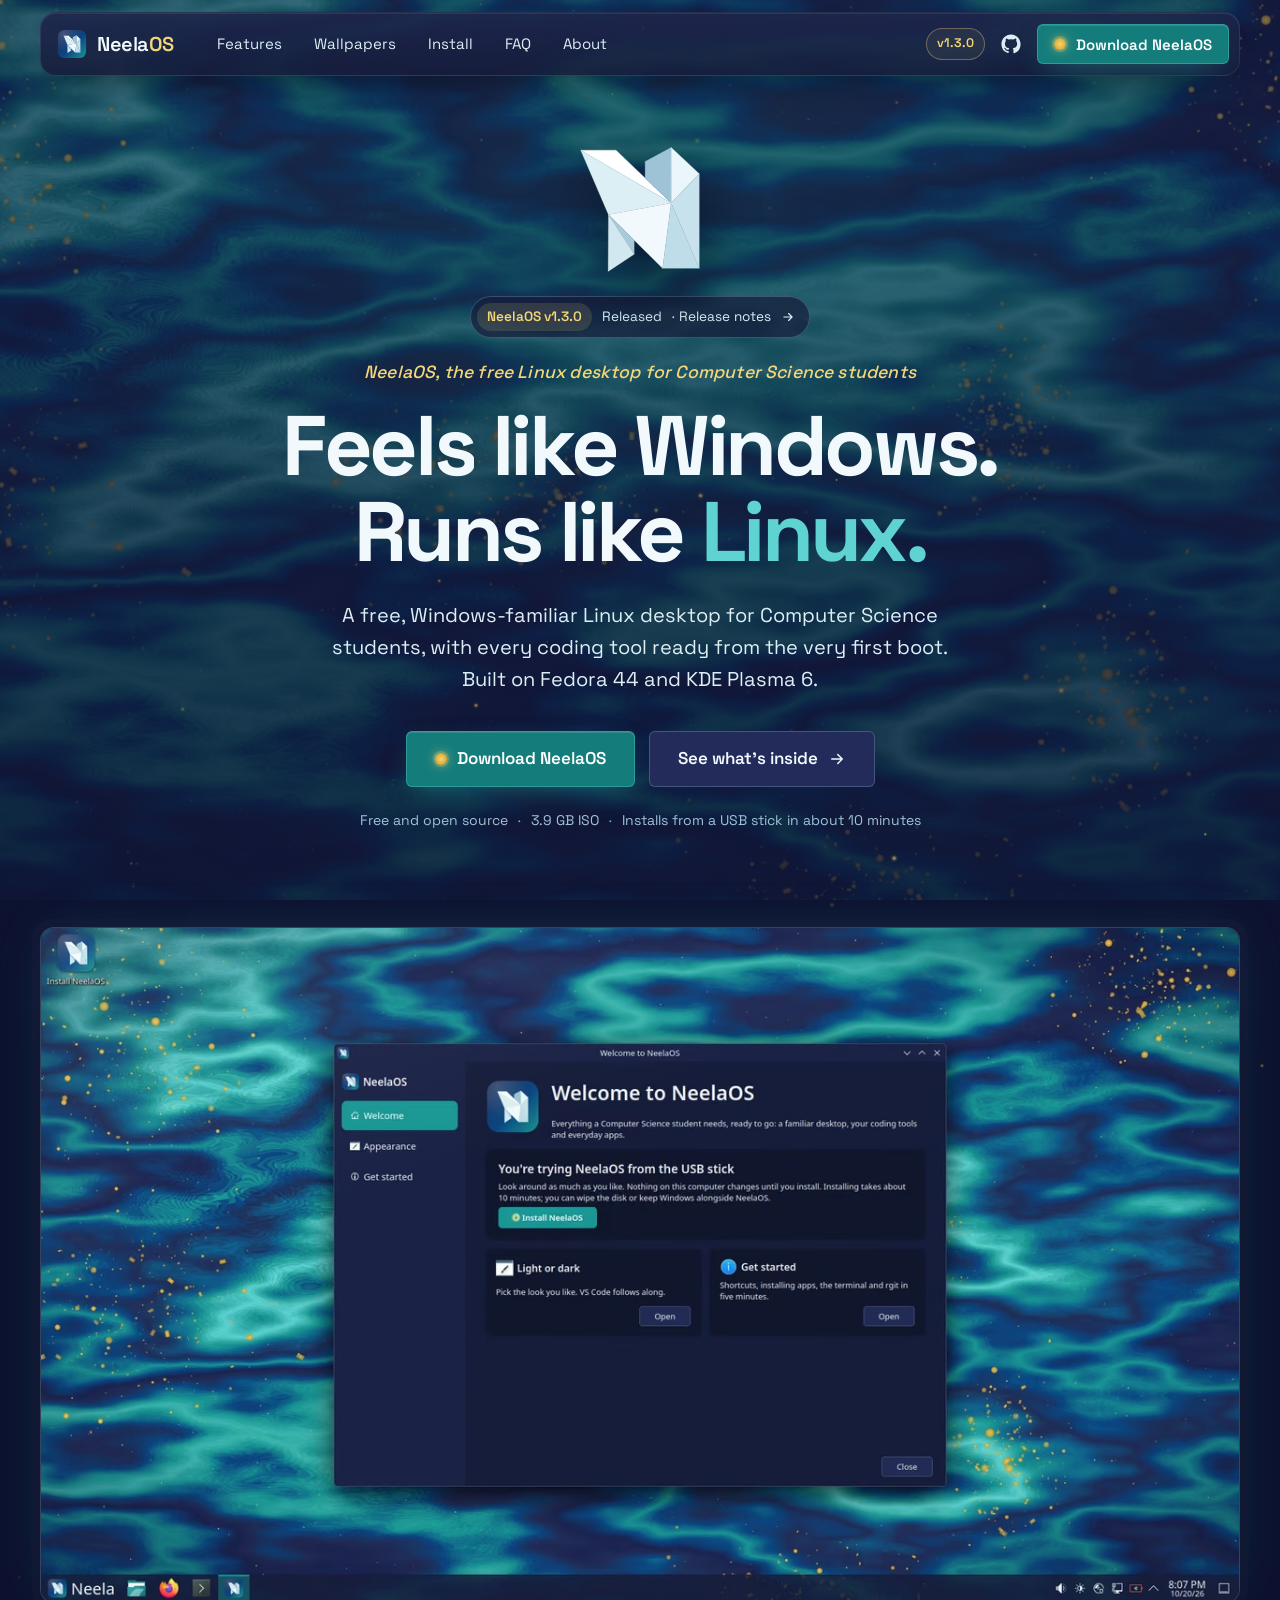
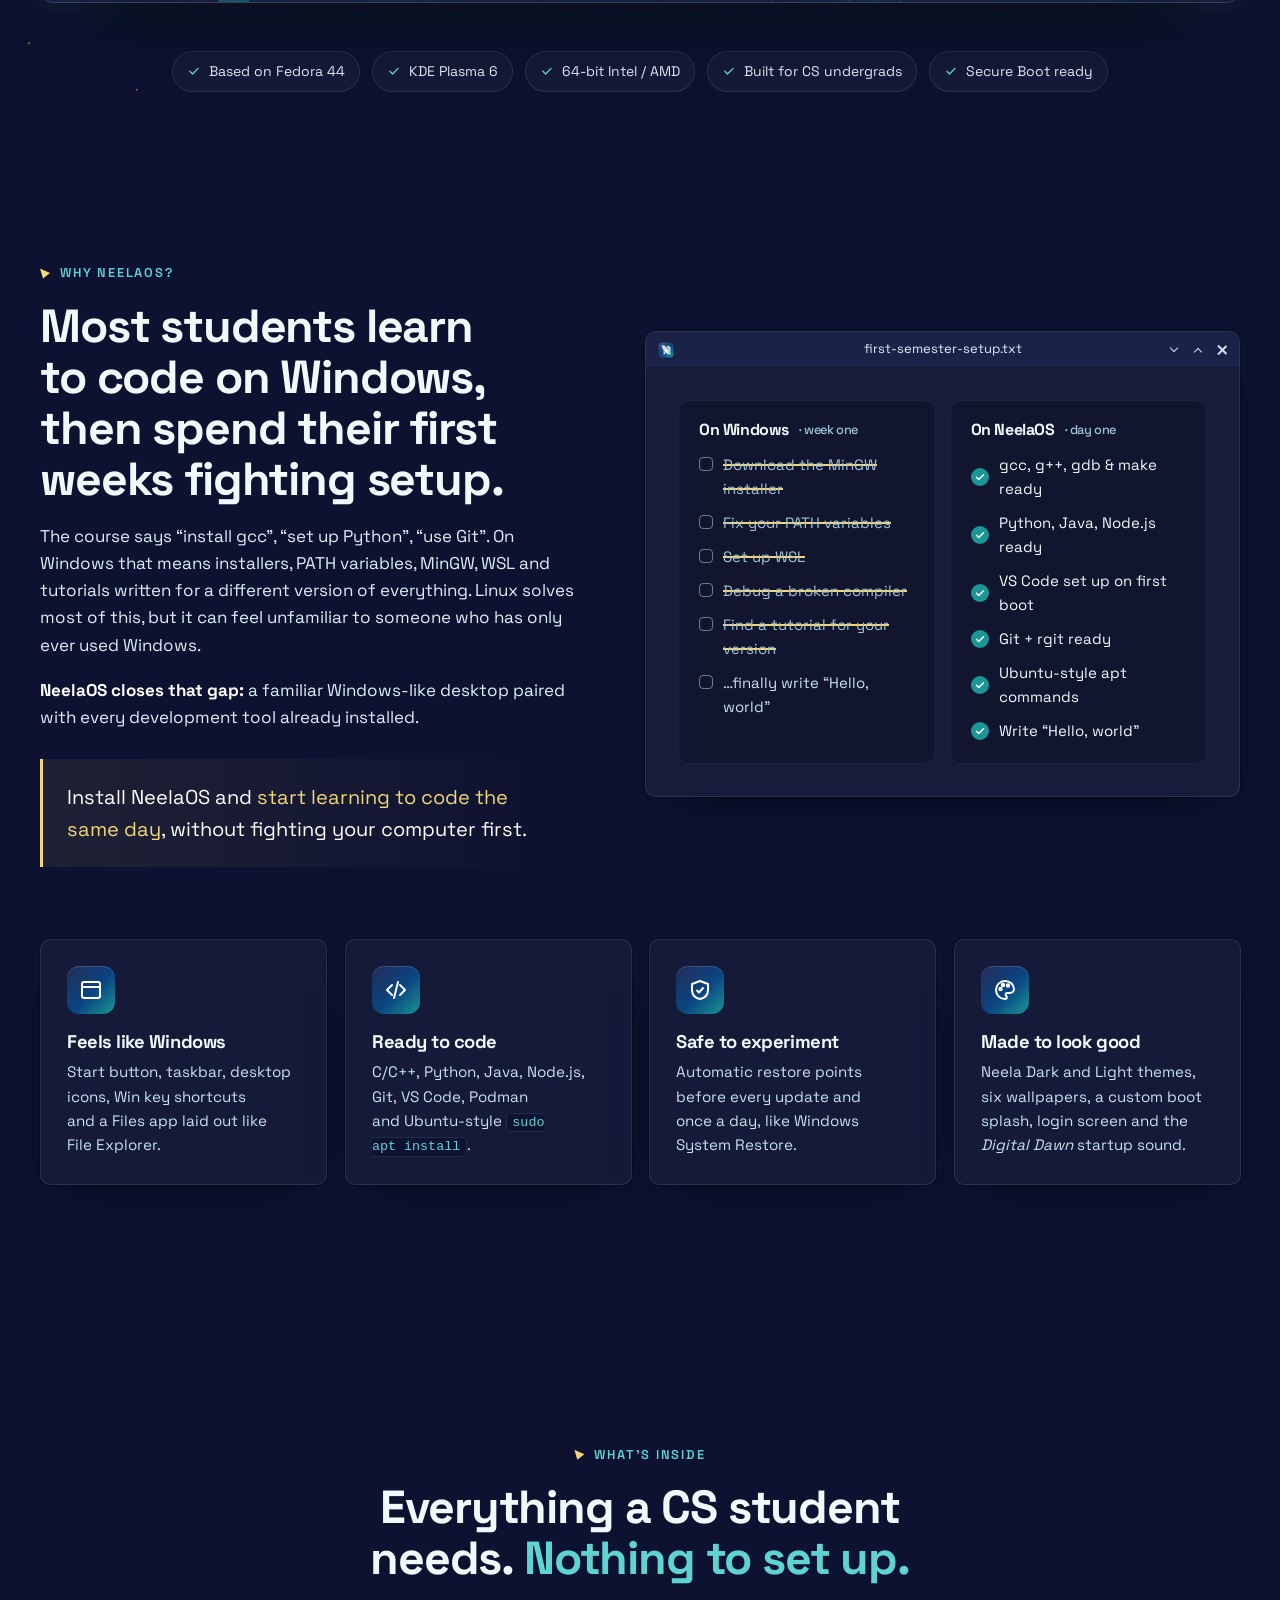
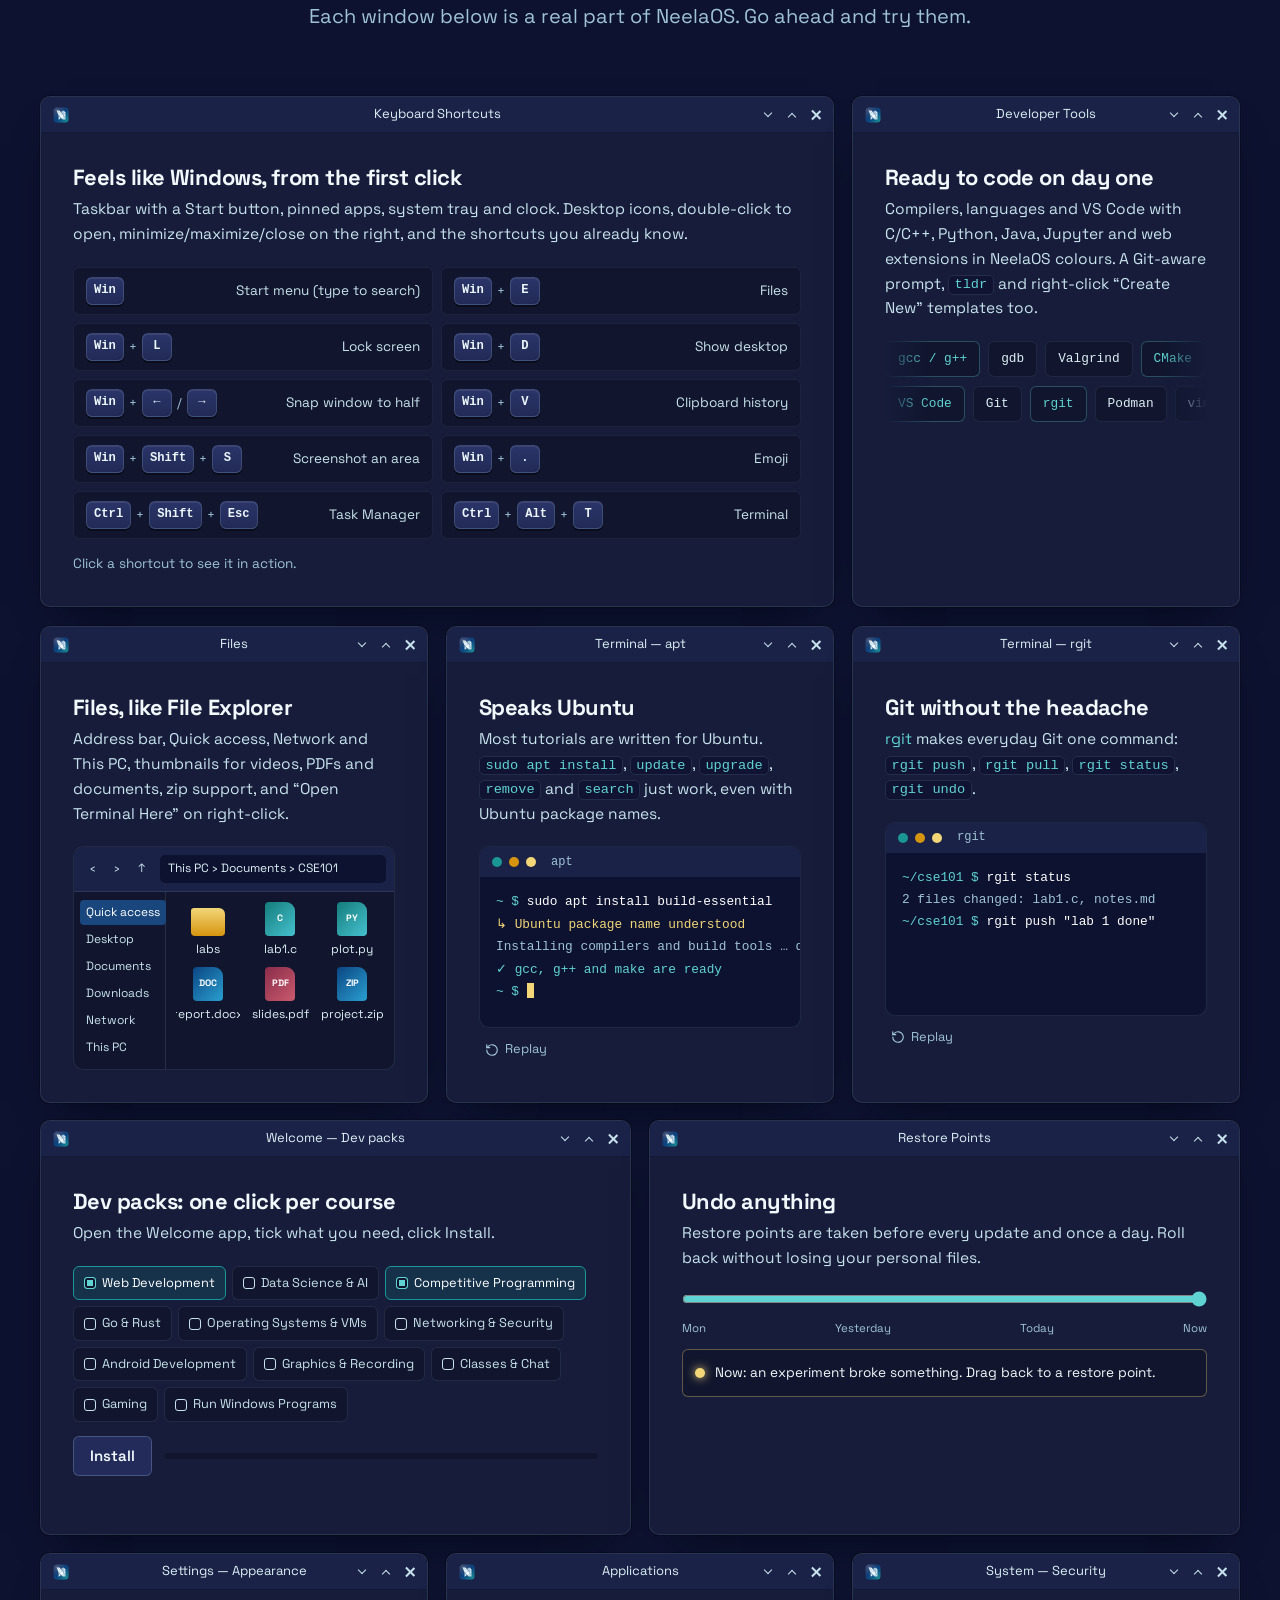
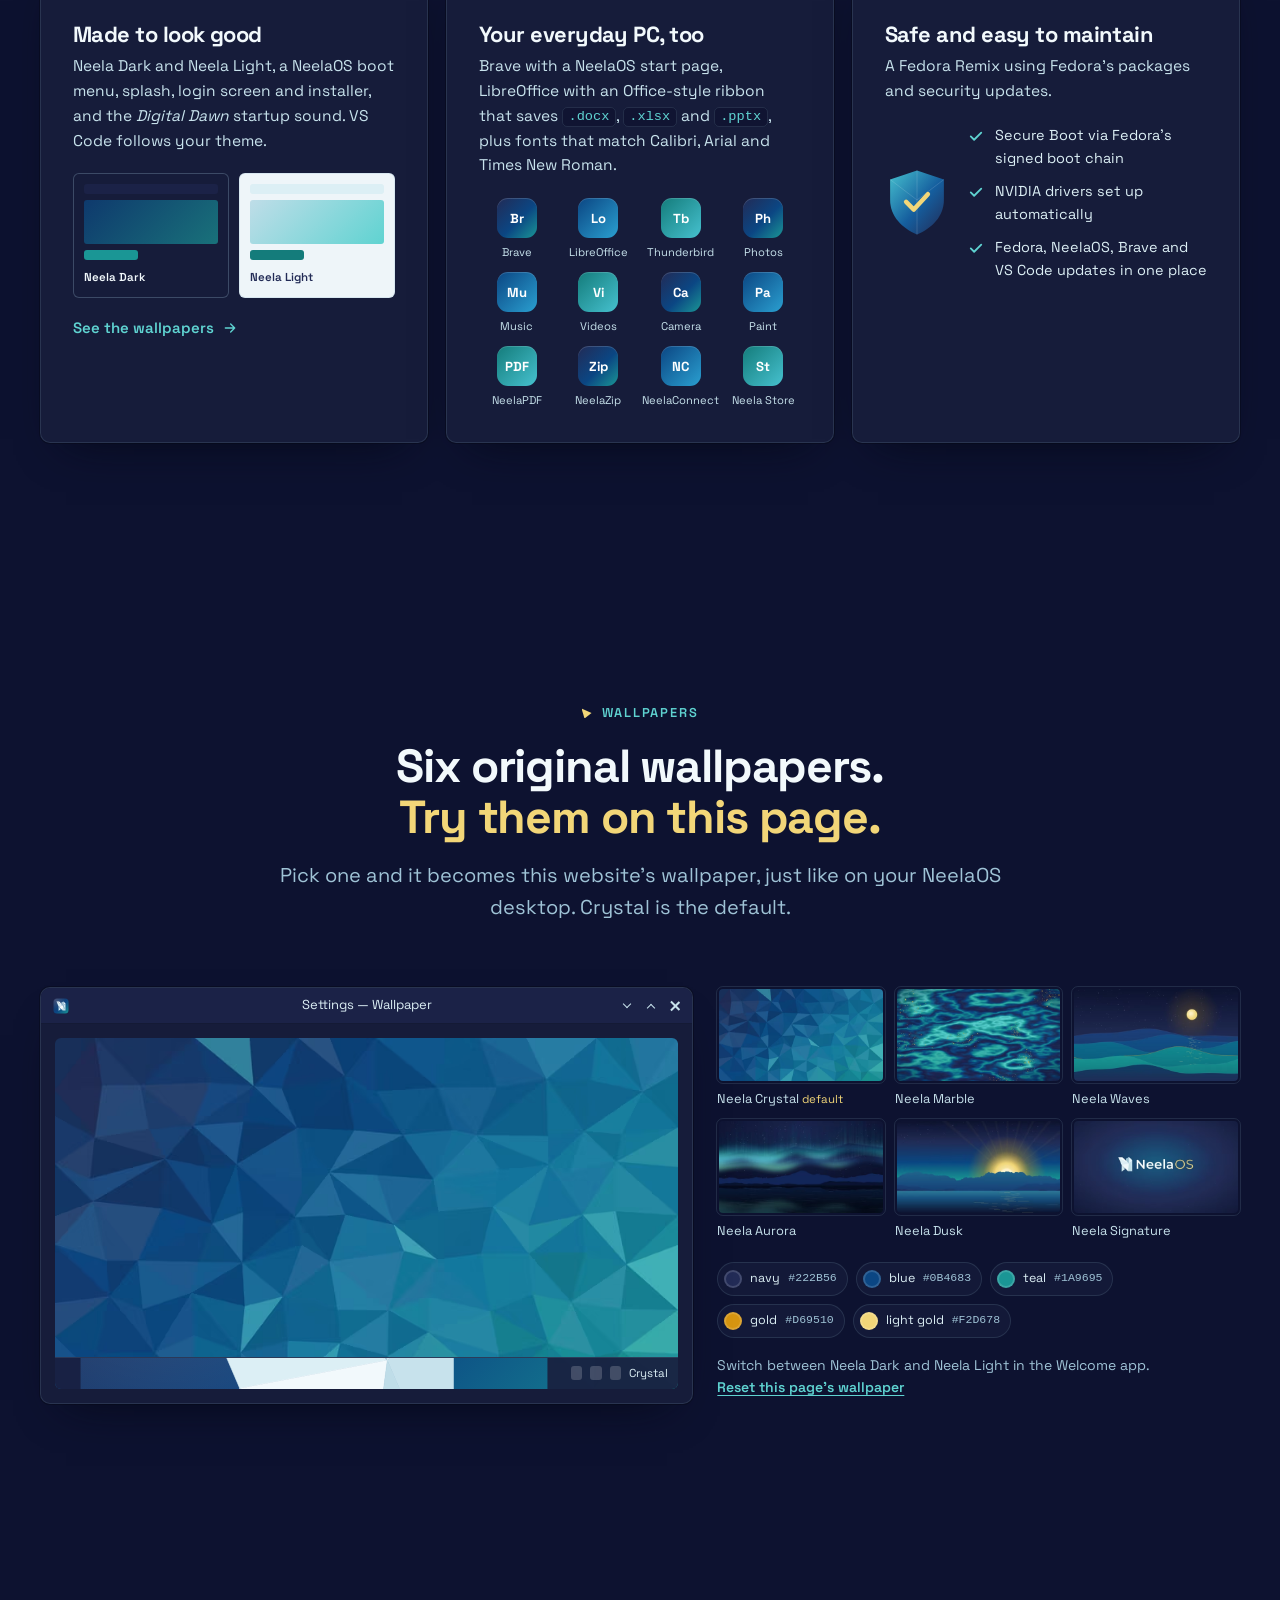
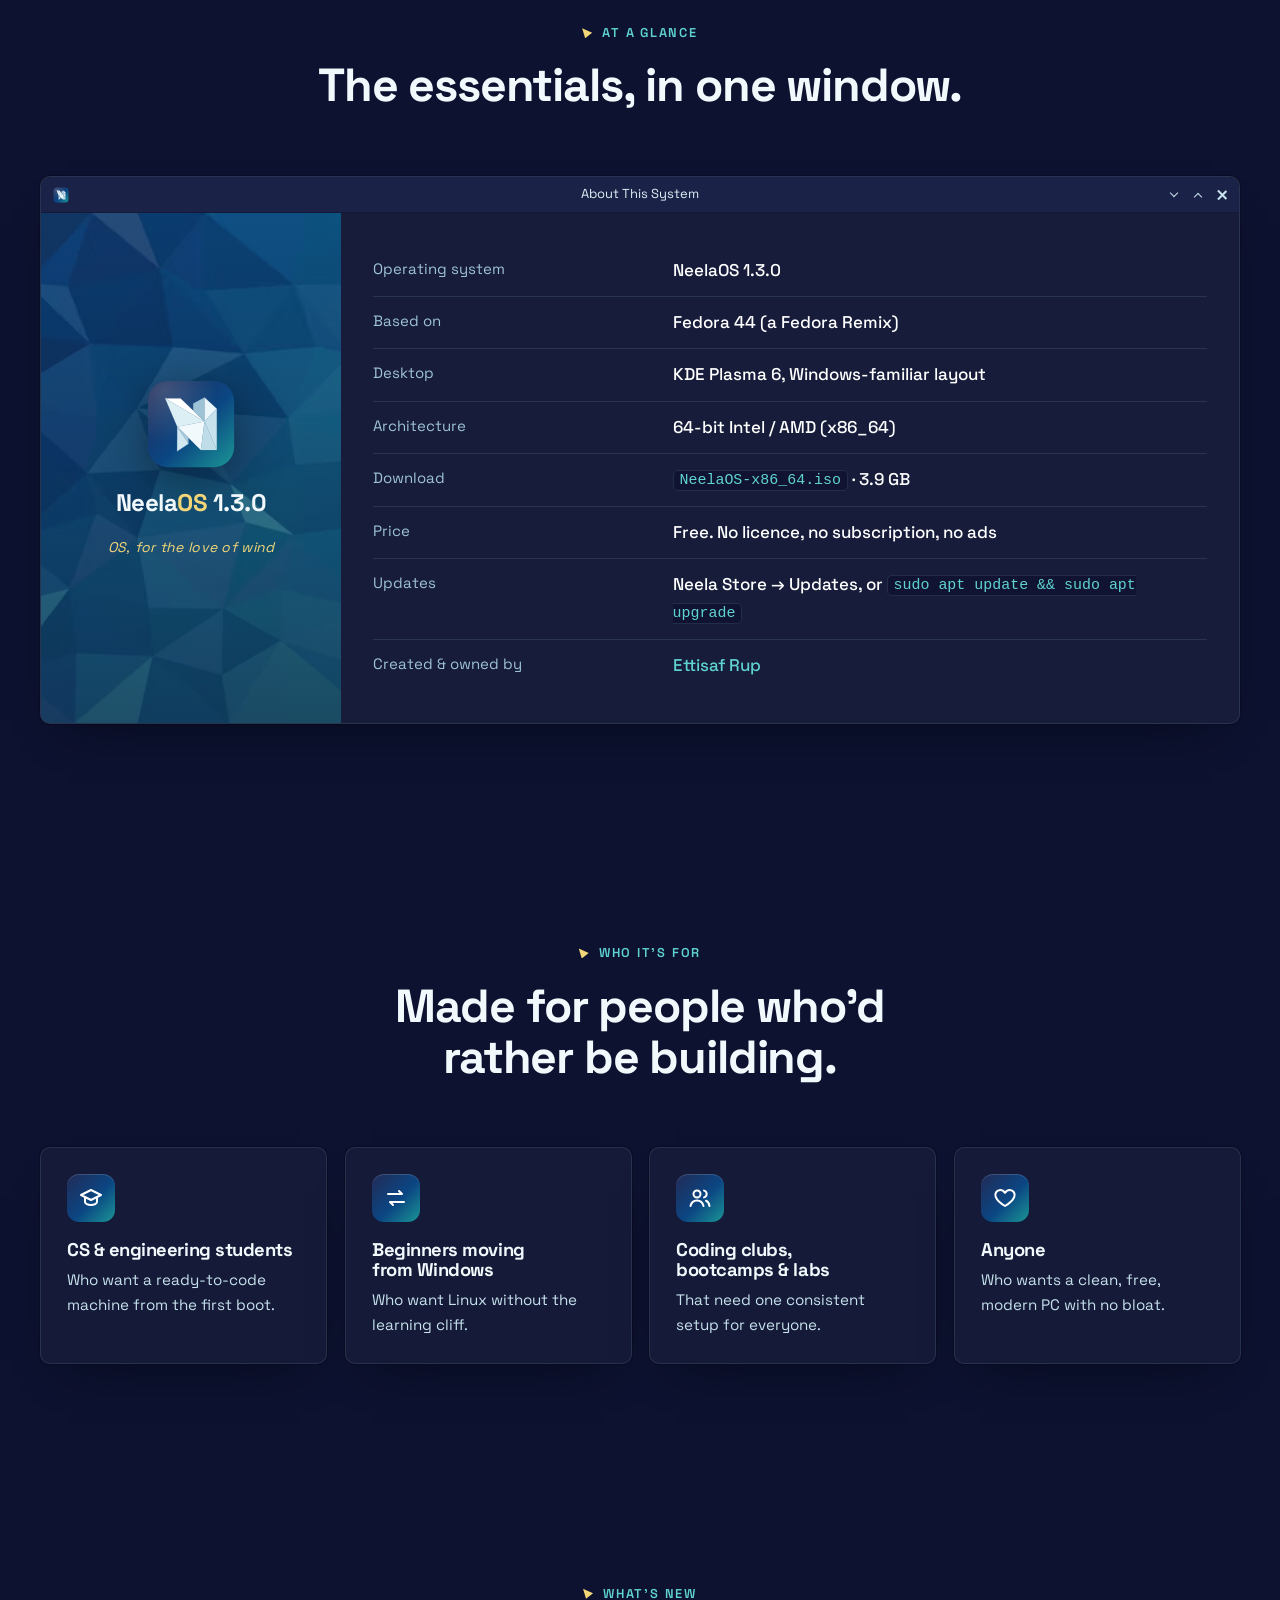
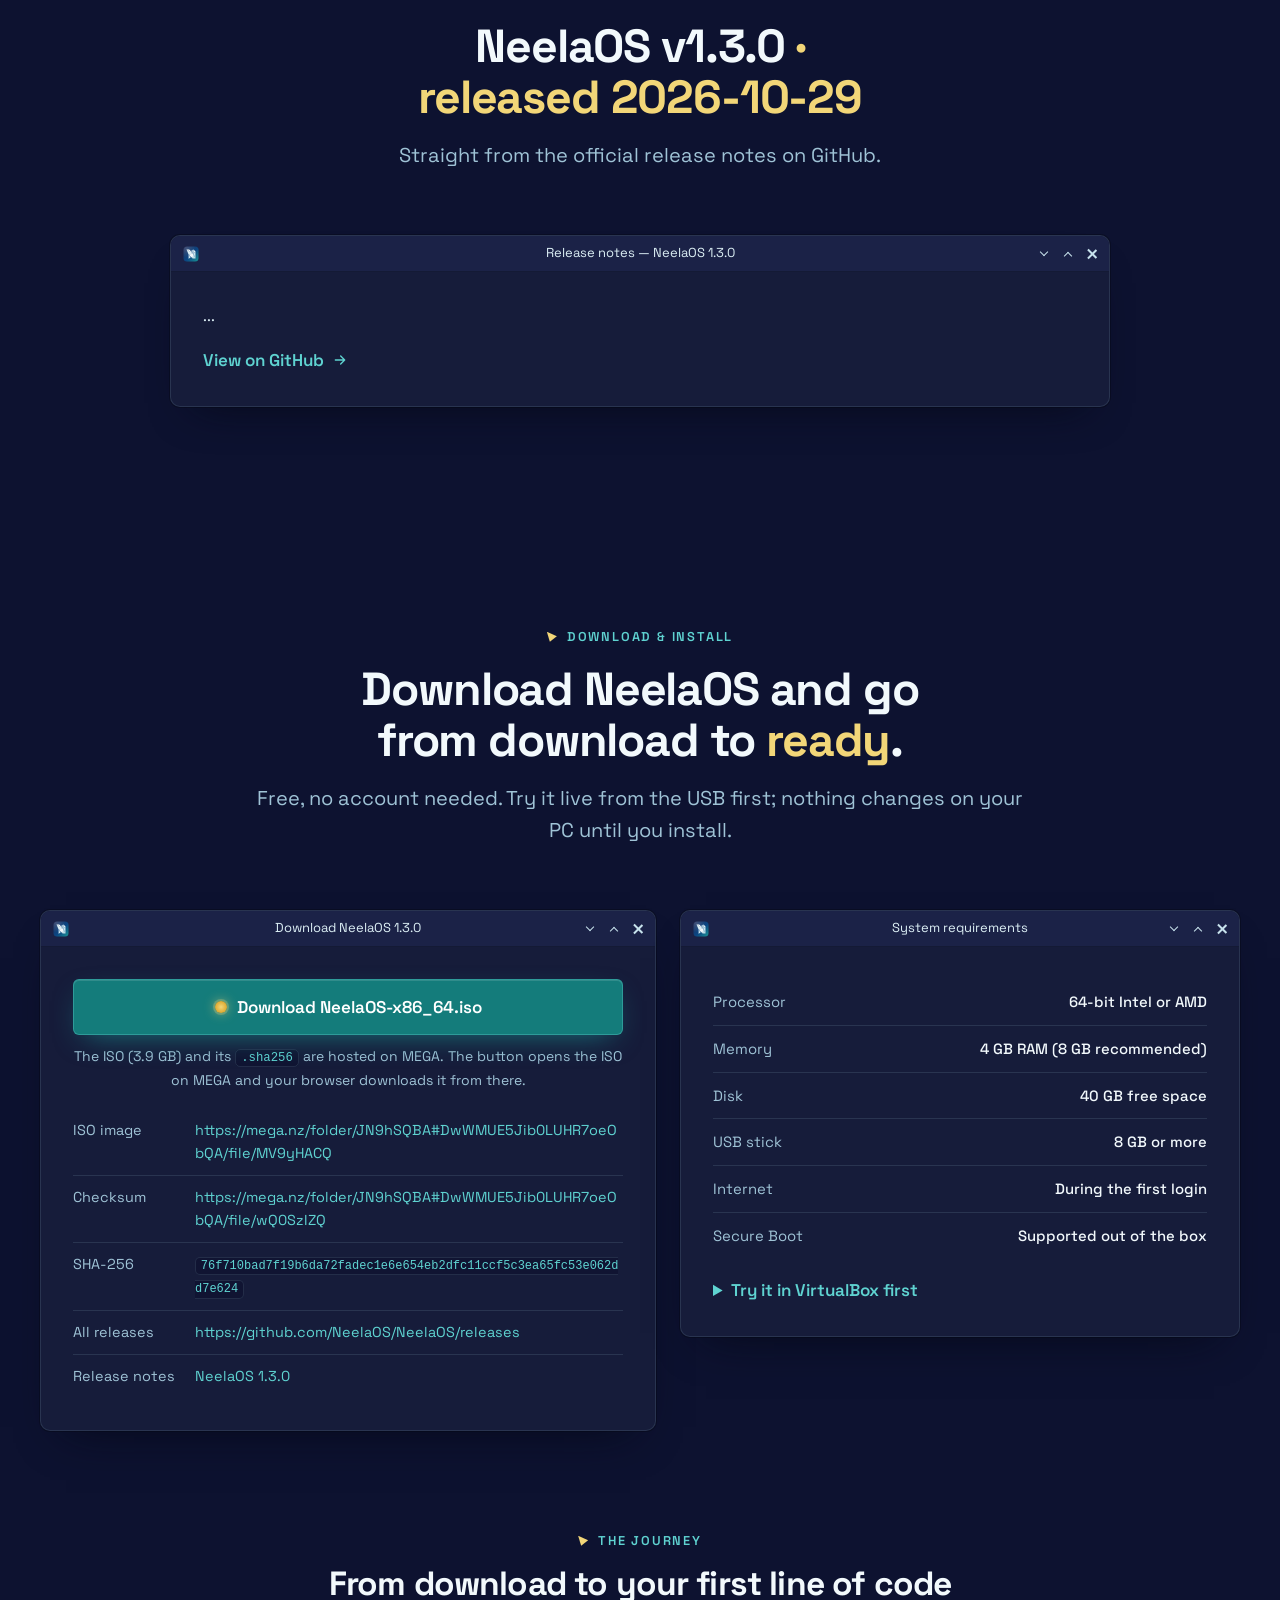
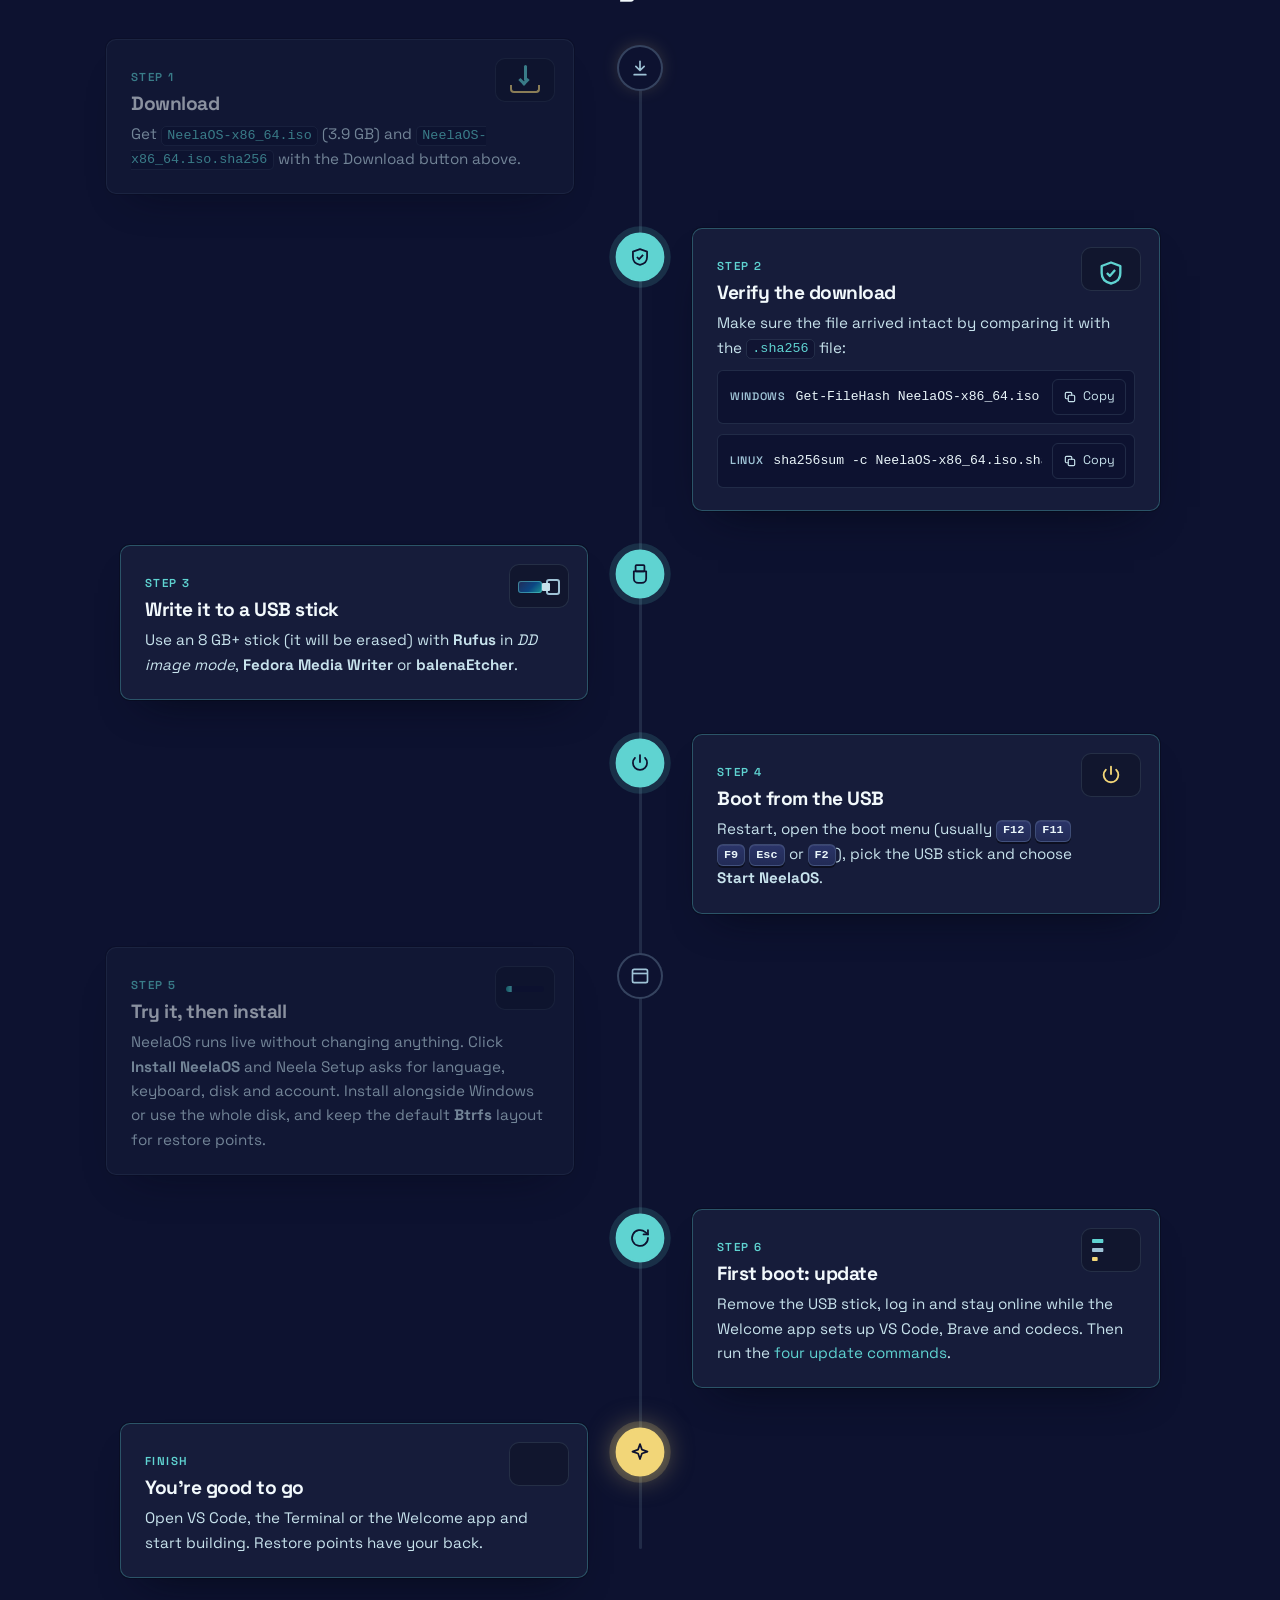
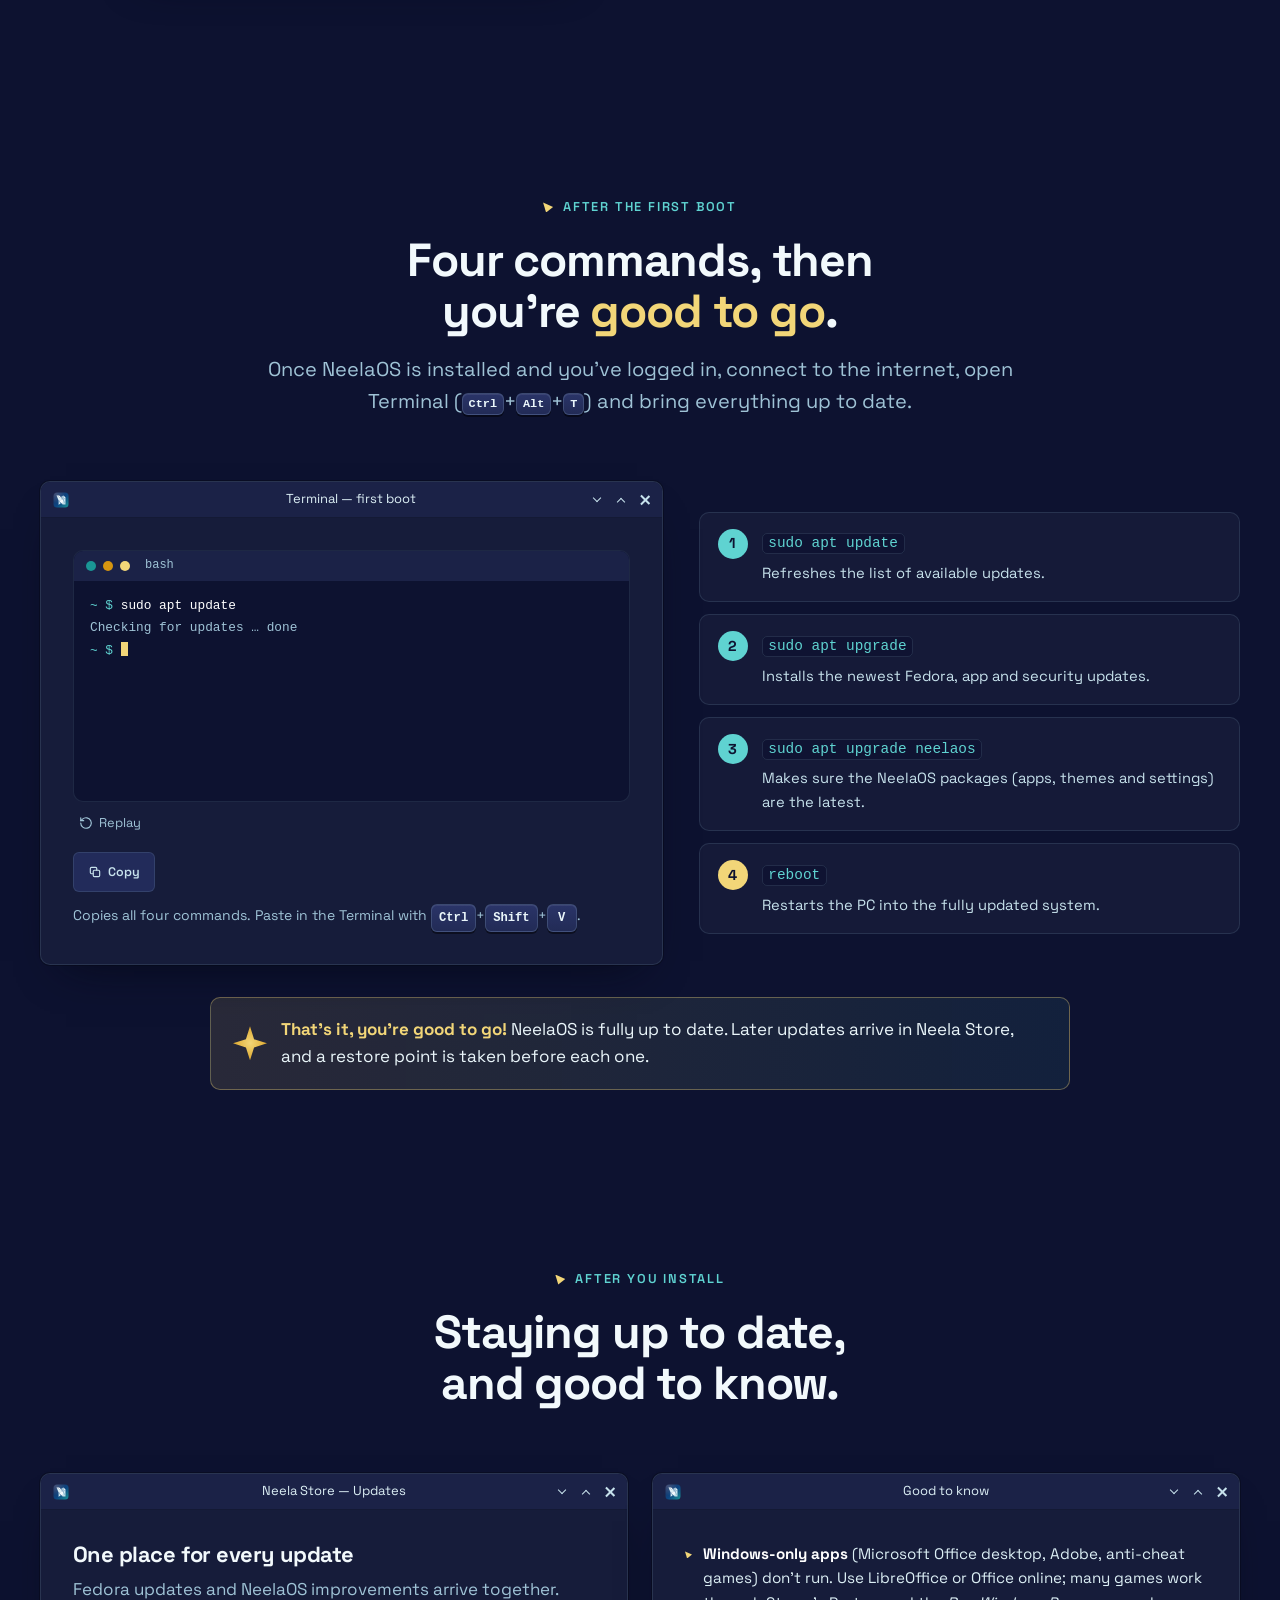
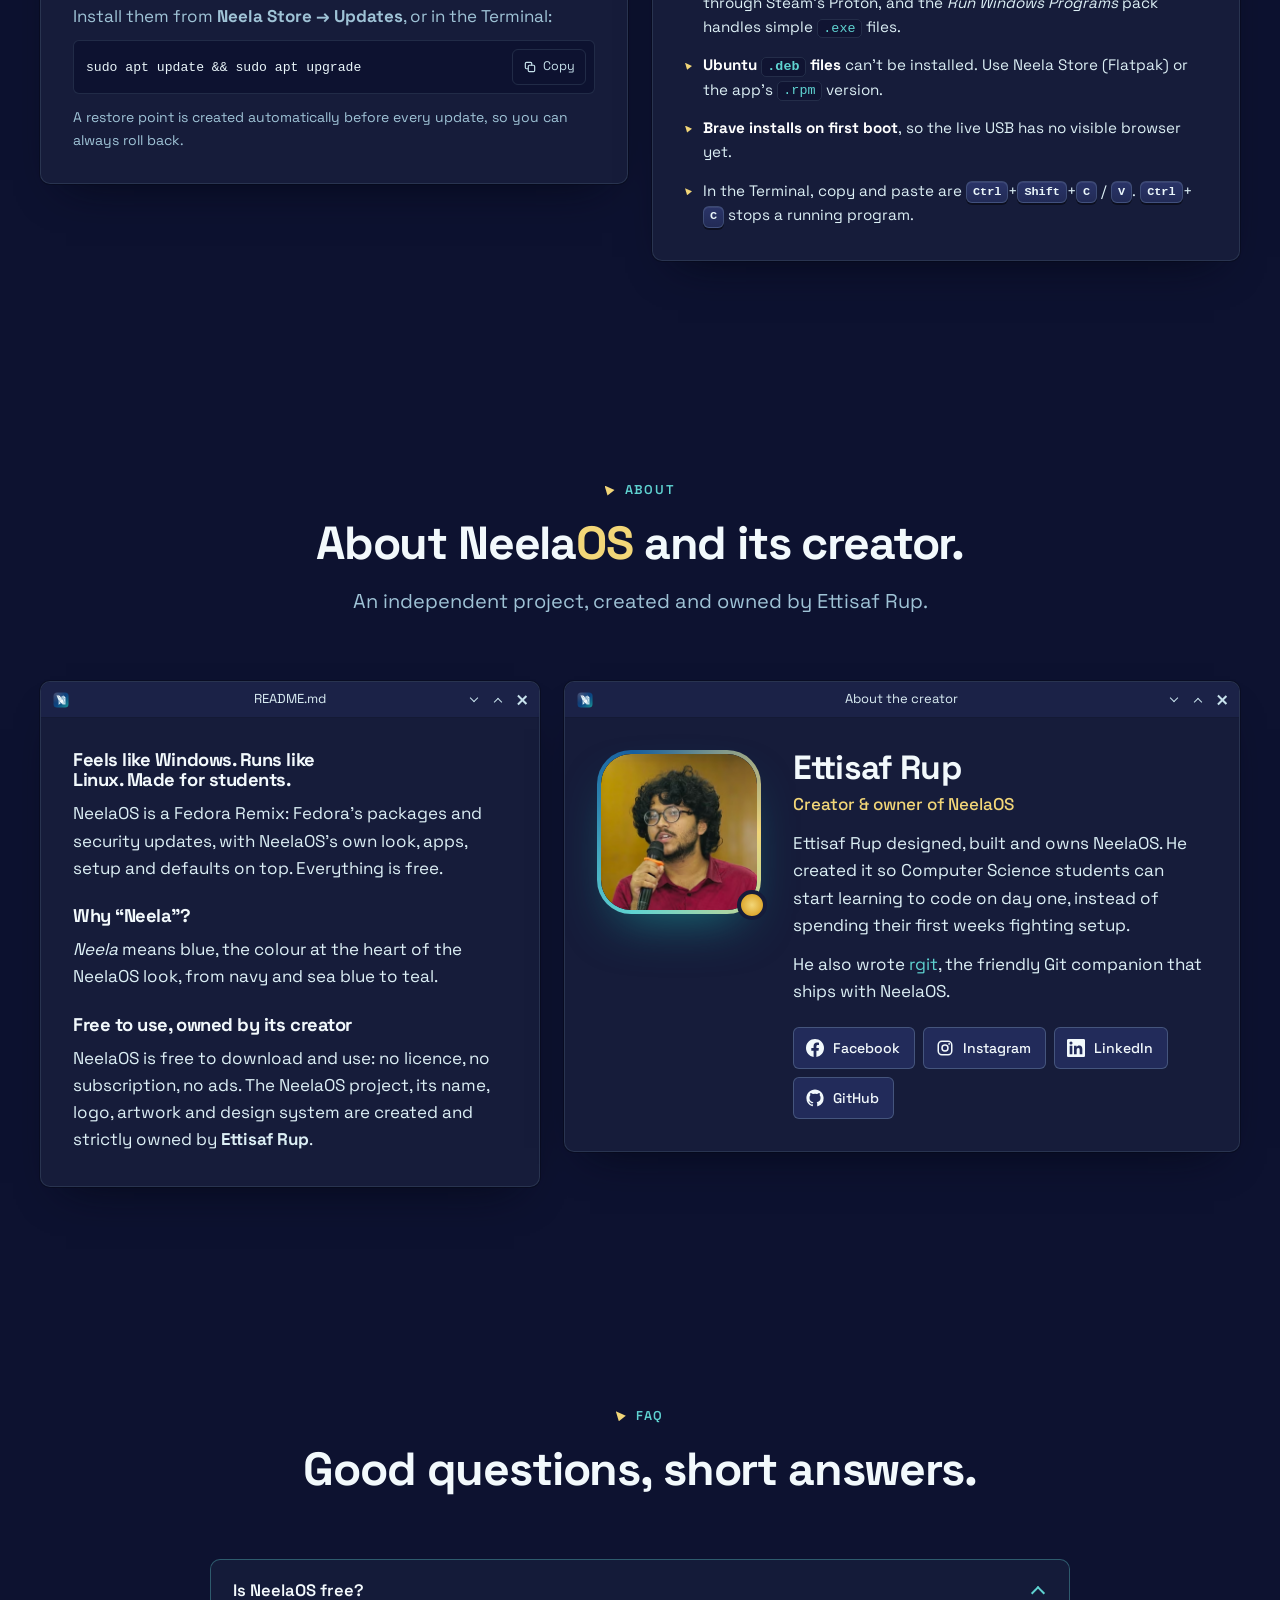
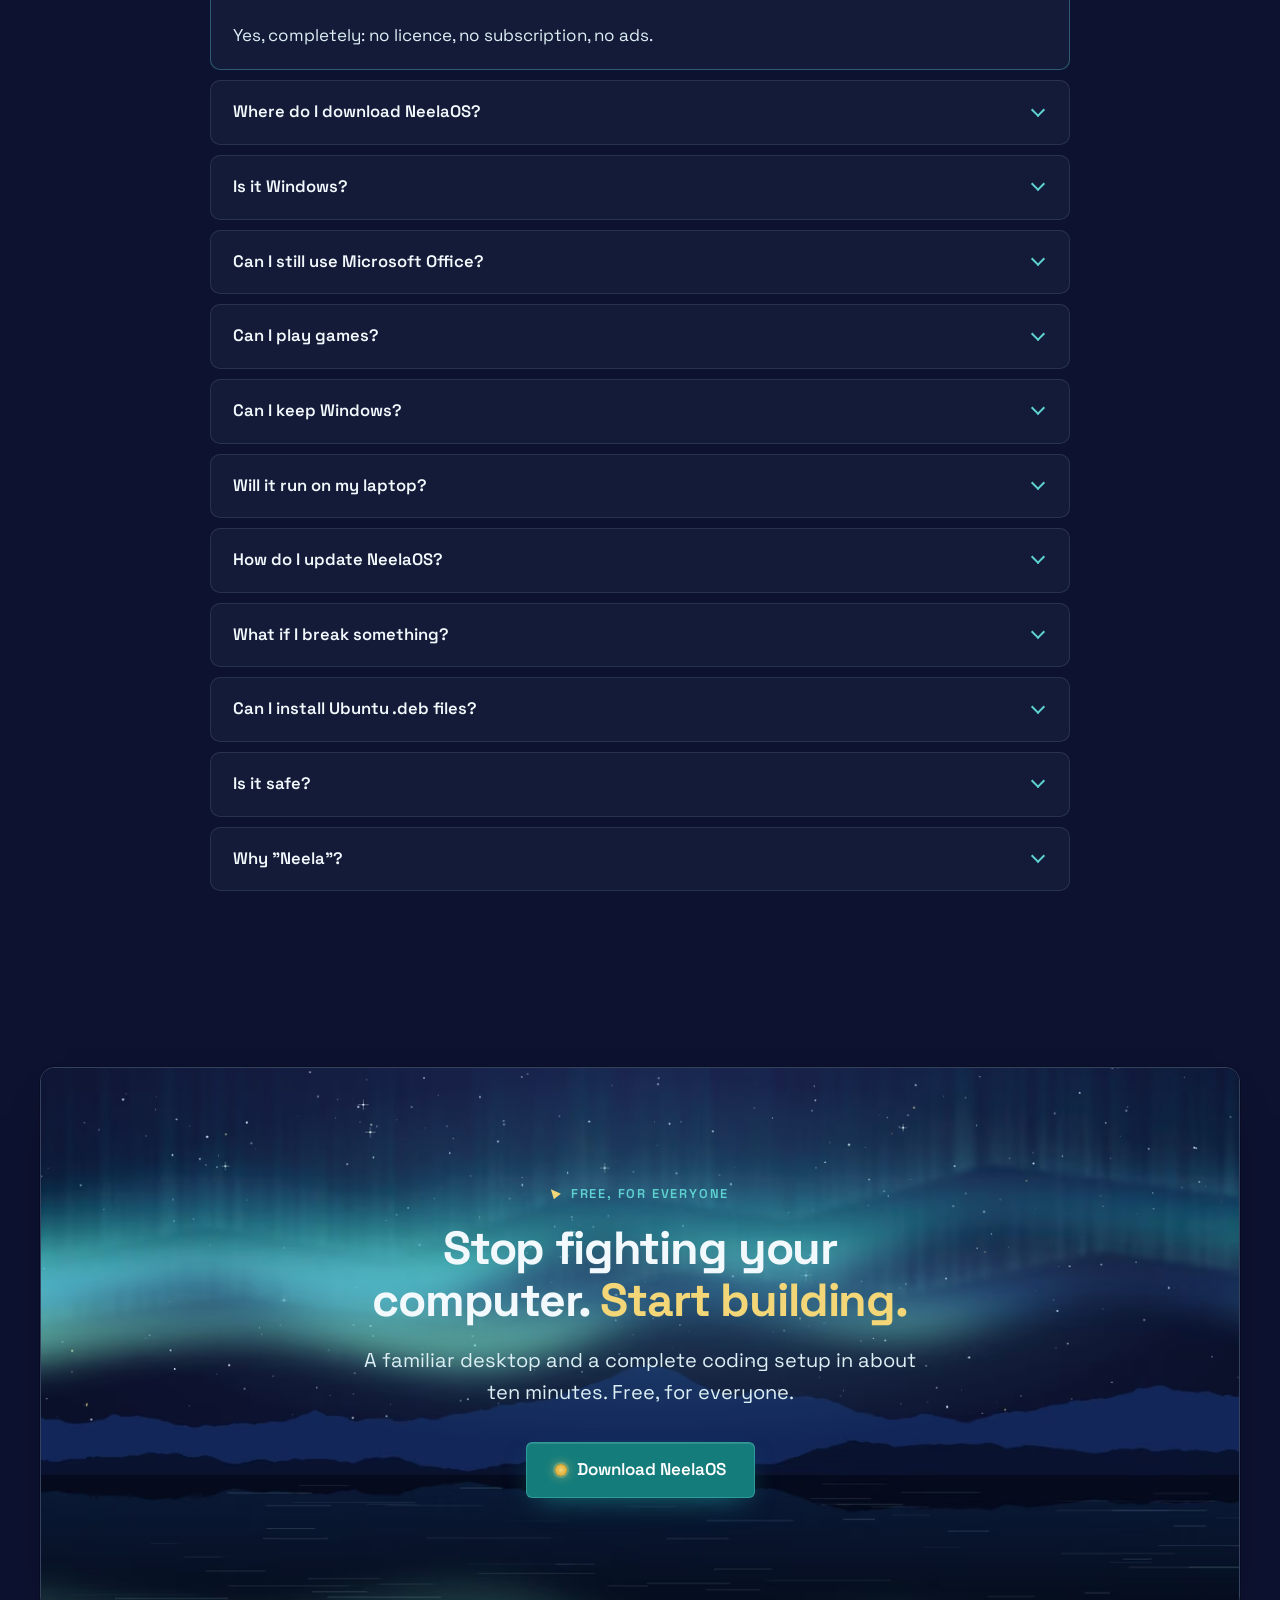
==== commit fc7aa64e: "Sync latest NeelaOS release" ====
--- a/index.html
+++ b/index.html
@@ -37,7 +37,7 @@
 <style>@font-face{font-family: "Space Grotesk";src: url("fonts/SpaceGrotesk.woff2") format("woff2");font-weight: 300 700;font-display: swap}:root{--navy-950: #0D1230;--card: #11162E;--win: #161C3A;--taskbar: #181E3E;--bar: #1B2247;--navy-800: #222B56;--btn: #222B5A;--active: #19467C;--blue-700: #0B4683;--blue-600: #155E9E;--sea-500: #2A9FD0;--teal-700: #147C7B;--teal-600: #1A9695;--teal-400: #46C1CF;--teal-300: #5FD3D1;--gold-300: #F2D678;--gold-600: #D69510;--ice-50: #F2F9FC;--ice-100: #EAF6FA;--ice-200: #DCEFF5;--ice-300: #C7E2EC;--ice-400: #9FC3D6;--bg: var(--navy-950);--text: var(--ice-50);--text-muted: var(--ice-400);--line: rgb(159 195 214 / .14);--line-strong: rgb(159 195 214 / .28);--primary: var(--teal-700);--primary-hover: #168786;--link: var(--teal-300);--grad-brand: linear-gradient(135deg,var(--navy-800) 0%,var(--blue-700) 55%,var(--teal-600) 100%);--grad-gold: radial-gradient(circle,var(--gold-300),var(--gold-600));--font: "Space Grotesk","Segoe UI",system-ui,-apple-system,sans-serif;--mono: ui-monospace,"Cascadia Code","JetBrains Mono","SFMono-Regular",Consolas,monospace;--fs-display: clamp(2.6rem,1.6rem + 4.6vw,5.4rem);--fs-h2: clamp(1.9rem,1.4rem + 2.2vw,2.9rem);--fs-h3: clamp(1.15rem,1.05rem + .4vw,1.4rem);--fs-lead: clamp(1.05rem,1rem + .35vw,1.25rem);--fs-body: 1.0625rem;--fs-small: .875rem;--r-sm: 6px;--r-md: 10px;--r-lg: 14px;--shadow-win: 0 22px 44px -26px rgb(4 7 22 / .95),0 0 0 1px rgb(0 0 0 / .25);--ease-out: cubic-bezier(.16,1,.3,1);--ease-in-out: cubic-bezier(.65,0,.35,1);--ease-spring: cubic-bezier(.34,1.56,.64,1);--t-fast: 150ms;--t-ui: 300ms;--t-reveal: 700ms;--nav-h: 64px;--dock-h: 0px;--wrap: 1200px;--gutter: 16px;color-scheme: dark}@media (min-width: 640px){:root{--gutter: 24px}}@media (min-width: 960px){:root{--gutter: 32px}}@media (max-width: 999px){:root{--nav-h: 58px;--dock-h: calc(66px + env(safe-area-inset-bottom))}}*,*::before,*::after{box-sizing: border-box}*{margin: 0}html{-webkit-text-size-adjust: 100%;scroll-padding-top: calc(var(--nav-h) + 28px)}@media (prefers-reduced-motion: no-preference){html{scroll-behavior: smooth}}html:has(dialog[open]){overflow: hidden}body{min-height: 100svh;padding-bottom: var(--dock-h);font-family: var(--font);font-size: var(--fs-body);line-height: 1.6;color: var(--text);background: var(--bg);-webkit-font-smoothing: antialiased;text-rendering: optimizeLegibility;overflow-x: clip}img,svg,picture,canvas{display: block;max-width: 100%}img{height: auto}a{color: inherit;text-decoration: none}button,input{font: inherit;color: inherit}button{cursor: pointer;background: none;border: 0}h1,h2,h3,h4{line-height: 1.1;letter-spacing: -.025em;font-weight: 700;text-wrap: balance}p{text-wrap: pretty}code,kbd,pre{font-family: var(--mono)}:not(pre)>code{font-size: .88em;padding: .1em .4em;border-radius: 5px;background: rgb(13 18 48 / .7);border: 1px solid var(--line);color: var(--teal-300);overflow-wrap: anywhere}::selection{background: var(--teal-600);color: #fff}:focus-visible{outline: 2px solid var(--gold-300);outline-offset: 3px;border-radius: 4px}[hidden]{display: none !important}.sr-only{position: absolute;width: 1px;height: 1px;padding: 0;margin: -1px;overflow: hidden;clip: rect(0 0 0 0);white-space: nowrap;border: 0}.skip{position: fixed;top: 8px;left: 8px;z-index: 300;padding: 10px 16px;background: var(--gold-300);color: var(--navy-950);font-weight: 600;border-radius: var(--r-sm);transform: translateY(-160%);transition: transform var(--t-ui) var(--ease-out)}.skip:focus{transform: none}.wrap{width: 100%;max-width: calc(var(--wrap) + var(--gutter) * 2);margin-inline: auto;padding-inline: var(--gutter)}.section{position: relative;padding-block: clamp(72px,10vw,136px)}.section--tight{padding-block: clamp(48px,7vw,88px)}.gold{color: var(--gold-300)}.teal{color: var(--teal-300)}.muted{color: var(--text-muted)}.small{font-size: var(--fs-small)}.center{text-align: center}.motive>*,.bento>*,.wp-layout>*,.install>*,.timeline>*,.install__side>*,.duo>*,.about-grid>*,.compare>*{min-width: 0}.text-btn{color: var(--teal-300);font-weight: 600;text-decoration: underline;text-underline-offset: 3px;padding: 0}.text-btn:hover{color: #fff}.desktop-bg{position: fixed;top: 0;left: 0;width: 100%;height: 100vh;height: 100lvh;z-index: -1;pointer-events: none;background: var(--navy-950);contain: strict;transform: translateZ(0)}.desktop-bg__pic{position: absolute;inset: 0;opacity: 0;transition: opacity .9s var(--ease-out)}.desktop-bg__pic.is-on{opacity: 1}.desktop-bg img{width: 100%;height: 100%;object-fit: cover}.desktop-bg::after{content: "";position: absolute;inset: 0;background: radial-gradient(ellipse 70% 55% at 50% 30%,rgb(26 150 149 / .16),transparent 70%),linear-gradient(180deg,rgb(13 18 48 / .45),rgb(13 18 48 / .7) 50%,rgb(13 18 48 / .8))}.eyebrow{display: inline-flex;align-items: center;gap: 10px;font-size: .8rem;font-weight: 600;letter-spacing: .14em;text-transform: uppercase;color: var(--teal-300)}.eyebrow::before{content: "";width: 10px;height: 10px;background: var(--gold-300);clip-path: polygon(0 0,100% 45%,30% 100%)}.head{max-width: 780px;margin-bottom: clamp(36px,5vw,64px)}.head.center{margin-inline: auto}.head h2{font-size: var(--fs-h2);margin-top: 14px}.head p{font-size: var(--fs-lead);color: var(--text-muted);margin-top: 16px}.lead{font-size: var(--fs-lead);color: var(--ice-200)}.btn{--mx: 0px;--my: 0px;--lift: 0px;position: relative;display: inline-flex;align-items: center;justify-content: center;gap: 10px;min-height: 48px;padding: 12px 22px;border-radius: var(--r-sm);font-weight: 600;font-size: 1rem;line-height: 1;white-space: nowrap;border: 1px solid transparent;transform: translate3d(var(--mx),calc(var(--my) - var(--lift)),0);transition: transform var(--t-ui) var(--ease-out),background-color var(--t-fast),border-color var(--t-fast),box-shadow var(--t-ui)}.btn svg{width: 18px;height: 18px;flex: none}.btn--primary{background: var(--primary);color: #fff;border-color: rgb(95 211 209 / .35);box-shadow: 0 10px 30px -12px rgb(26 150 149 / .8),inset 0 1px 0 rgb(255 255 255 / .12)}.btn--primary:hover{--lift: 2px;background: var(--primary-hover);box-shadow: 0 16px 40px -12px rgb(26 150 149 / .95),inset 0 1px 0 rgb(255 255 255 / .16)}.btn__spark{width: 12px;height: 12px;border-radius: 50%;flex: none;background: var(--grad-gold);box-shadow: 0 0 0 2px rgb(242 214 120 / .25),0 0 12px rgb(242 214 120 / .7)}.btn--ghost{background: var(--btn);border-color: var(--line-strong);color: var(--ice-50)}.btn--ghost:hover{--lift: 2px;border-color: var(--teal-300);background: #263166}.btn--sm{min-height: 40px;padding: 9px 16px;font-size: .9375rem}.btn--lg{min-height: 56px;padding: 16px 28px;font-size: 1.0625rem}.btn--block{width: 100%}.icon-btn{display: grid;place-items: center;width: 40px;height: 40px;flex: none;border-radius: var(--r-sm);color: var(--ice-200);transition: background-color var(--t-fast),color var(--t-fast)}.icon-btn:hover{background: rgb(255 255 255 / .08);color: #fff}.icon-btn svg{width: 20px;height: 20px}.link-arrow{display: inline-flex;align-items: center;gap: 8px;color: var(--link);font-weight: 600}.link-arrow svg{width: 16px;height: 16px;transition: transform var(--t-ui) var(--ease-out)}.link-arrow:hover svg{transform: translateX(4px)}.win{contain: layout paint;position: relative;display: flex;flex-direction: column;background: var(--win);border: 1px solid var(--line);border-radius: var(--r-md);box-shadow: var(--shadow-win);overflow: hidden}.win__bar{display: grid;grid-template-columns: 1fr auto 1fr;align-items: center;gap: 12px;height: 36px;padding: 0 12px;flex: none;background: var(--bar);border-bottom: 1px solid rgb(0 0 0 / .25);font-size: .8125rem;color: var(--ice-200);user-select: none}.win__bar img{width: 16px;height: 16px}.win__title{white-space: nowrap;overflow: hidden;text-overflow: ellipsis;text-align: center}.win__ctl{justify-self: end;display: flex;gap: 14px;color: var(--ice-300)}.win__ctl i{position: relative;width: 10px;height: 10px;display: block}.win__ctl i:nth-child(1)::before,.win__ctl i:nth-child(2)::before{content: "";position: absolute;left: 2px;width: 6px;height: 6px;border: solid currentColor;border-width: 0 1.5px 1.5px 0;transform: rotate(45deg)}.win__ctl i:nth-child(1)::before{top: 0}.win__ctl i:nth-child(2)::before{top: 4px;transform: rotate(-135deg)}.win__ctl i:nth-child(3)::before,.win__ctl i:nth-child(3)::after{content: "";position: absolute;left: 50%;top: -1px;width: 1.5px;height: 12px;background: currentColor;transform: translateX(-50%) rotate(45deg)}.win__ctl i:nth-child(3)::after{transform: translateX(-50%) rotate(-45deg)}.win__body{padding: clamp(20px,3vw,32px);flex: 1}.win__body>h3{font-size: var(--fs-h3)}.panel{background: var(--card);border: 1px solid rgb(159 195 214 / .08);border-radius: var(--r-md);padding: 20px}.topbar{position: fixed;z-index: 100;top: 0;left: 0;right: 0;padding: 12px var(--gutter) 0;pointer-events: none;transition: transform 420ms var(--ease-out)}.topbar__in{position: relative;pointer-events: auto;display: flex;align-items: center;gap: 10px;max-width: var(--wrap);height: var(--nav-h);margin: 0 auto;padding: 0 10px 0 14px;border-radius: 16px;border: 1px solid rgb(159 195 214 / .12);background: linear-gradient(180deg,rgb(30 38 76 / .9),rgb(22 28 58 / .88));box-shadow: 0 16px 36px -22px rgb(0 0 0 / .8),inset 0 1px 0 rgb(255 255 255 / .07);transition: background-color var(--t-ui),border-color var(--t-ui),height var(--t-ui) var(--ease-out);overflow: hidden}.topbar.is-solid .topbar__in{background: rgb(22 28 58 / .96);border-color: var(--line-strong)}.topbar.is-hidden{transform: translateY(calc(-100% - 16px))}.brand{display: flex;align-items: center;gap: 10px;height: 44px;padding: 0 8px 0 2px;border-radius: var(--r-sm);font-size: 1.25rem;font-weight: 600;letter-spacing: -.02em;flex: none}.brand img{width: 30px;height: 30px;transition: transform .6s var(--ease-spring)}.brand:hover img{transform: rotate(-8deg) scale(1.08)}.links{position: relative;display: none;align-items: center;height: 44px;margin-left: 10px}.links a{position: relative;z-index: 1;display: flex;align-items: center;height: 100%;padding: 0 16px;font-size: .9375rem;color: var(--ice-200);border-radius: 10px;transition: color var(--t-fast)}.links a:hover,.links a.is-active{color: #fff}.links__pill{position: absolute;top: 0;left: 0;height: 100%;width: var(--pw,0px);border-radius: 10px;background: var(--active);box-shadow: inset 0 0 0 1px rgb(95 211 209 / .22);transform: translateX(var(--px,0px));opacity: 0;transition: transform 420ms var(--ease-out),width 420ms var(--ease-out),opacity var(--t-ui)}.links__pill::after{content: "";position: absolute;left: 50%;bottom: 3px;width: 18px;height: 3px;margin-left: -9px;border-radius: 3px;background: var(--teal-300)}.links.has-pill .links__pill{opacity: 1}.topbar__end{margin-left: auto;display: flex;align-items: center;gap: 6px}.ver{display: none;padding: 5px 10px;border-radius: 999px;font-size: .78rem;font-weight: 600;color: var(--gold-300);border: 1px solid rgb(242 214 120 / .35);background: rgb(242 214 120 / .06);transition: background-color var(--t-fast)}.ver:hover{background: rgb(242 214 120 / .14)}.topbar__progress{position: absolute;left: 0;right: 0;bottom: 0;height: 2px;background: linear-gradient(90deg,var(--teal-600),var(--gold-300));transform-origin: left;transform: scaleX(var(--progress,0))}@supports (animation-timeline: scroll()){.topbar__progress{animation: progress linear both;animation-timeline: scroll(root)}@keyframes progress{from{transform: scaleX(0)}to{transform: scaleX(1)}}}@media (min-width: 1000px){.links{display: flex}.ver{display: inline-block}}@media (max-width: 999px){.topbar{padding: 0}.topbar__in{border-radius: 0;border-width: 0 0 1px;padding: 0 var(--gutter);background: rgb(24 30 62 / .94)}.topbar .icon-btn{display: none}}@media (max-width: 380px){.brand span{display: none}}.dock{position: fixed;z-index: 100;left: 0;right: 0;bottom: 0;display: grid;grid-template-columns: 1.15fr repeat(4,1fr);align-items: stretch;height: var(--dock-h);padding: 6px 6px env(safe-area-inset-bottom);background: rgb(24 30 62 / .97);border-top: 1px solid var(--line-strong);box-shadow: 0 -14px 30px -20px rgb(0 0 0 / .8)}.dock__start,.dock__item{position: relative;display: flex;flex-direction: column;align-items: center;justify-content: center;gap: 3px;border-radius: 12px;font-size: .7rem;font-weight: 500;color: var(--ice-300);transition: color var(--t-fast),background-color var(--t-fast),transform 200ms var(--ease-spring);-webkit-tap-highlight-color: transparent}.dock__item svg{width: 22px;height: 22px}.dock__item:active,.dock__start:active{transform: scale(.92)}.dock__item.is-active{color: #fff;background: rgb(25 70 124 / .7)}.dock__item::after{content: "";position: absolute;bottom: 2px;width: 16px;height: 3px;border-radius: 3px;background: var(--teal-300);transform: scaleX(0);transition: transform var(--t-ui) var(--ease-out)}.dock__item.is-active::after{transform: scaleX(1)}.dock__start{color: #fff}.dock__start img{width: 26px;height: 26px;transition: transform .5s var(--ease-spring)}.dock__start[aria-expanded="true"] img{transform: rotate(-12deg) scale(1.1)}@media (min-width: 1000px){.dock{display: none}}.startmenu{position: fixed;inset: auto 0 0;width: 100%;max-width: 560px;max-height: min(86svh,720px);margin: 0 auto;padding: 6px 18px calc(18px + env(safe-area-inset-bottom));overflow-y: auto;overscroll-behavior: contain;color: var(--text);background: rgb(22 28 58 / .98);border: 1px solid var(--line-strong);border-bottom: 0;border-radius: 22px 22px 0 0;box-shadow: 0 -30px 80px -20px rgb(0 0 0 / .8);transform: translateY(var(--drag,0px));transition: transform 380ms var(--ease-out),opacity 300ms,overlay 380ms allow-discrete,display 380ms allow-discrete}.startmenu[open]{opacity: 1}.startmenu:not([open]){transform: translateY(105%);opacity: 0}@starting-style{.startmenu[open]{transform: translateY(105%);opacity: 0}}.startmenu::backdrop{background: rgb(5 8 25 / .62);transition: background-color 300ms,overlay 300ms allow-discrete,display 300ms allow-discrete}@starting-style{.startmenu[open]::backdrop{background: rgb(5 8 25 / 0)}}.startmenu.is-dragging{transition: none}.startmenu__grab{display: grid;place-items: center;height: 26px;cursor: grab;touch-action: none}.startmenu__grab span{width: 44px;height: 5px;border-radius: 5px;background: var(--line-strong)}.startmenu__head{display: flex;align-items: center;gap: 12px;padding: 4px 0 16px;border-bottom: 1px solid var(--line);touch-action: none}.startmenu__head img{width: 40px;height: 40px}.startmenu__head div{flex: 1;display: grid}.startmenu__head strong{font-size: 1.1rem}.startmenu__head strong:focus{outline: none}.startmenu__head small{color: var(--ice-400);font-size: .8rem}.startmenu__label{font-size: .72rem;letter-spacing: .12em;text-transform: uppercase;color: var(--ice-400);margin: 16px 4px 10px}.startmenu__grid{display: grid;grid-template-columns: repeat(3,1fr);gap: 6px}.startmenu__grid a{display: flex;flex-direction: column;align-items: center;gap: 8px;padding: 12px 4px;border-radius: var(--r-md);font-size: .82rem;text-align: center;transition: background-color var(--t-fast)}.startmenu__grid a:hover,.startmenu__grid a.is-active{background: rgb(255 255 255 / .07)}.startmenu__grid .tile{width: 44px;height: 44px;border-radius: 12px;display: grid;place-items: center;background: var(--grad-brand);box-shadow: inset 0 1px 0 rgb(255 255 255 / .15)}.startmenu__grid .tile svg{width: 22px;height: 22px}.startmenu[open] .startmenu__grid a{animation: tile-in 420ms var(--ease-out) backwards}.startmenu__grid a:nth-child(2){animation-delay: 30ms}.startmenu__grid a:nth-child(3){animation-delay: 60ms}.startmenu__grid a:nth-child(4){animation-delay: 90ms}.startmenu__grid a:nth-child(5){animation-delay: 120ms}.startmenu__grid a:nth-child(6){animation-delay: 150ms}.startmenu__grid a:nth-child(7){animation-delay: 180ms}.startmenu__grid a:nth-child(8){animation-delay: 210ms}.startmenu__grid a:nth-child(9){animation-delay: 240ms}@keyframes tile-in{from{opacity: 0;transform: translateY(10px) scale(.94)}}.startmenu__social{display: flex;gap: 4px;flex-wrap: wrap}.startmenu__social .icon-btn{width: 46px;height: 46px;background: var(--btn);border: 1px solid var(--line)}.startmenu__dl{width: 100%;margin-top: 18px}.hero{position: relative;padding-top: calc(var(--nav-h) + clamp(56px,9vh,110px));padding-bottom: 40px;text-align: center;isolation: isolate}.hero__sparks{position: absolute;inset: 0;z-index: -1;width: 100%;height: 100%;pointer-events: none}.mark{width: clamp(84px,11vw,124px);margin: 0 auto 22px;overflow: visible;filter: drop-shadow(0 18px 30px rgb(0 0 0 / .45))}.mark polygon{fill: var(--c);stroke: var(--c);stroke-width: .8;stroke-linejoin: round;transform-box: fill-box;transform-origin: center;transition: transform .6s var(--ease-out)}.mark:hover polygon{transform: translate(var(--hx,0),var(--hy,0))}.js .hero .mark polygon{animation: facet-in 1.3s var(--ease-out) calc(var(--i) * 70ms + .1s) backwards}@keyframes facet-in{from{opacity: 0;transform: translate(var(--dx),var(--dy)) rotate(var(--r)) scale(.4)}}.release-pill{display: inline-flex;align-items: center;gap: 10px;padding: 6px 14px 6px 6px;border-radius: 999px;font-size: .85rem;color: var(--ice-200);background: rgb(22 28 58 / .7);border: 1px solid var(--line-strong);transition: border-color var(--t-fast),background-color var(--t-fast)}.release-pill b{white-space: nowrap;padding: 3px 10px;border-radius: 999px;background: rgb(242 214 120 / .14);color: var(--gold-300);font-weight: 600}.release-pill svg{width: 14px;height: 14px;transition: transform var(--t-ui) var(--ease-out)}.release-pill:hover{border-color: var(--teal-300)}@media (max-width: 420px){.release-pill__more{display: none}}.release-pill:hover svg{transform: translateX(3px)}.hero h1{font-size: var(--fs-display);letter-spacing: -.04em;margin-top: 22px;line-height: 1.02}.h1-kicker{display: block;margin-bottom: 18px;font-size: clamp(.95rem,.9rem + .3vw,1.1rem);font-weight: 500;letter-spacing: .01em;line-height: 1.4;color: var(--gold-300);font-style: italic}.hero h1 .w{display: inline-block;overflow: hidden;vertical-align: bottom;padding-bottom: .08em;margin-bottom: -.08em}.hero h1 .w>span{display: inline-block}.js .hero h1 .w>span{animation: rise 1s var(--ease-out) calc(var(--i) * 80ms + .45s) backwards}@keyframes rise{from{transform: translateY(105%)}}.hero .lead{max-width: 660px;margin: 24px auto 0}.hero__cta{display: flex;flex-wrap: wrap;justify-content: center;gap: 14px;margin-top: 36px}.fineprint{margin-top: 22px;font-size: var(--fs-small);color: var(--ice-400)}.fineprint span + span::before{content: "\00B7";margin: 0 10px;color: var(--teal-400)}.js .hero-fade{animation: fade-up .9s var(--ease-out) var(--delay,1s) backwards}@keyframes fade-up{from{opacity: 0;transform: translateY(16px)}}.shot-wrap{perspective: 1600px;margin-top: clamp(56px,8vw,96px)}.shot{position: relative;border-radius: var(--r-lg);overflow: hidden;border: 1px solid var(--line-strong);background: var(--navy-950);box-shadow: 0 40px 70px -40px rgb(0 0 0 / .9),0 0 0 8px rgb(22 28 58 / .6),0 0 50px -16px rgb(26 150 149 / .45);transform-origin: 50% 0}.shot img{width: 100%;aspect-ratio: 16 / 9;object-fit: cover}.shot::after{content: "";position: absolute;inset: 0;background: linear-gradient(160deg,rgb(255 255 255 / .07),transparent 35%);pointer-events: none}.js .shot{transform: rotateX(16deg) scale(.94);transition: transform 1.4s var(--ease-out)}.js .shot.is-in{transform: none}@supports (animation-timeline: view()){.js .shot{transition: none;animation: untilt linear both;animation-timeline: view();animation-range: entry 0% cover 42%}@keyframes untilt{from{transform: rotateX(18deg) scale(.92)}to{transform: none}}}.trust{display: flex;flex-wrap: wrap;justify-content: center;gap: 10px 12px;margin-top: 48px;padding: 0;list-style: none}.chip{display: inline-flex;align-items: center;gap: 8px;padding: 8px 14px;border-radius: 999px;background: rgb(22 28 58 / .75);border: 1px solid var(--line);font-size: .875rem;color: var(--ice-200)}.chip svg{width: 14px;height: 14px;color: var(--teal-300)}.motive{display: grid;gap: clamp(32px,5vw,64px);align-items: center}@media (min-width: 960px){.motive{grid-template-columns: 1fr 1.1fr}}.motive__text h2{font-size: var(--fs-h2);margin-top: 14px}.motive__text p{color: var(--ice-200);margin-top: 18px}.motive__text p strong{color: #fff}.compare{display: grid;gap: 14px}@media (min-width: 560px){.compare{grid-template-columns: 1fr 1fr}}.compare h3{font-size: 1rem;display: flex;align-items: center;gap: 10px;margin-bottom: 14px}.compare h3 small{font-weight: 500;color: var(--ice-400);font-size: .8rem}.compare ul{list-style: none;padding: 0;display: grid;gap: 10px;font-size: .9375rem}.compare li{display: flex;align-items: center;gap: 10px}.todo li{display: block;position: relative;padding-left: 24px;color: var(--ice-300)}.todo li .x{color: inherit;-webkit-box-decoration-break: clone;box-decoration-break: clone;background: linear-gradient(var(--gold-300),var(--gold-300)) no-repeat 0 55% / 0 2px;transition: background-size .6s var(--ease-out),color .6s;transition-delay: calc(var(--d,0) * 140ms + .3s)}.todo.is-in li .x,.no-js .todo li .x{background-size: 100% 2px;color: var(--ice-400)}.todo li::before{content: "";position: absolute;left: 0;top: .32em;width: 14px;height: 14px;border-radius: 4px;border: 1.5px solid var(--ice-400);opacity: .6}.done li::before{content: "";width: 18px;height: 18px;flex: none;border-radius: 50%;background: var(--teal-600) url("data:image/svg+xml,%3Csvg xmlns='http://www.w3.org/2000/svg' viewBox='0 0 24 24' fill='none' stroke='%23fff' stroke-width='3' stroke-linecap='round' stroke-linejoin='round'%3E%3Cpath d='M5 12.5l4.5 4.5L19 7.5'/%3E%3C/svg%3E") center / 12px no-repeat}.quote{margin-top: 28px;padding: 22px 24px;border-left: 3px solid var(--gold-300);border-radius: 0 var(--r-md) var(--r-md) 0;background: linear-gradient(90deg,rgb(242 214 120 / .08),transparent);font-size: var(--fs-lead);color: #fff}.pillars{margin-top: clamp(40px,6vw,72px)}.bento{display: grid;gap: 18px;grid-template-columns: 1fr}@media (min-width: 720px){.bento{grid-template-columns: repeat(2,1fr)}.b-keys{grid-column: span 2}}@media (min-width: 1040px){.bento{grid-template-columns: repeat(6,1fr)}.b-keys{grid-column: span 4}.b-code{grid-column: span 2}.b-files,.b-apt,.b-git{grid-column: span 2}.b-packs,.b-undo{grid-column: span 3}.b-look,.b-pc,.b-safe{grid-column: span 2}}.feat .win__body>p{color: var(--ice-300);margin-top: 8px;font-size: .97rem}.feat .demo{margin-top: 20px}.feat>.win__body>.link-arrow{margin-top: 18px;font-size: .9375rem}.feat{transition: border-color var(--t-ui)}.feat:hover{border-color: rgb(95 211 209 / .35)}.keys{display: grid;gap: 8px}@media (min-width: 560px){.keys{grid-template-columns: 1fr 1fr}}.combo{display: flex;align-items: center;justify-content: space-between;gap: 12px;width: 100%;padding: 9px 12px;border-radius: var(--r-sm);background: var(--card);border: 1px solid rgb(159 195 214 / .08);text-align: left;transition: border-color var(--t-fast),background-color var(--t-fast)}.combo:hover{border-color: var(--line-strong)}.combo__label{font-size: .85rem;color: var(--ice-300);text-align: right}.combo.is-match{border-color: var(--gold-300);background: rgb(242 214 120 / .07)}.combo.is-match .combo__label{color: var(--gold-300)}.caps{display: flex;gap: 5px;align-items: center;flex: none}.sep{color: var(--ice-400);font-size: .8rem}kbd,.cap{display: inline-grid;place-items: center;min-width: 30px;height: 28px;padding: 0 7px;font-size: .76rem;font-weight: 600;color: var(--ice-100);background: linear-gradient(180deg,#2A3468,var(--navy-800));border: 1px solid rgb(159 195 214 / .2);border-radius: 6px;box-shadow: 0 2px 0 rgb(0 0 0 / .45),inset 0 1px 0 rgb(255 255 255 / .08);transition: transform 90ms,background 90ms,color 90ms,box-shadow 90ms}.cap.is-down{transform: translateY(2px);color: var(--navy-950);background: linear-gradient(180deg,var(--gold-300),#E4BD4A);box-shadow: 0 0 0 rgb(0 0 0 / .45),0 0 18px rgb(242 214 120 / .5)}p kbd,li kbd{height: 22px;min-width: 0;padding: 0 6px;vertical-align: 1px;font-size: .74rem}.keys-hint{margin-top: 14px;font-size: .85rem;color: var(--ice-400);min-height: 1.4em}.keys-hint b{color: var(--gold-300);font-weight: 600}.marquee{--gap: 8px;position: relative;display: grid;gap: var(--gap);overflow: hidden}.marquee::before,.marquee::after{content: "";position: absolute;z-index: 1;top: 0;bottom: 0;width: 14%;pointer-events: none}.marquee::before{left: 0;background: linear-gradient(90deg,var(--win),transparent)}.marquee::after{right: 0;background: linear-gradient(-90deg,var(--win),transparent)}.marquee__row{display: flex;gap: var(--gap);width: max-content;animation: marquee 34s linear infinite;will-change: transform}.marquee__row:nth-child(2){animation-direction: reverse;animation-duration: 40s}.marquee:hover .marquee__row{animation-play-state: paused}@keyframes marquee{to{transform: translateX(calc(-50% - var(--gap) / 2))}}.marquee__set{display: flex;gap: var(--gap)}.lang{padding: 7px 12px;border-radius: var(--r-sm);background: var(--card);border: 1px solid rgb(159 195 214 / .1);font-family: var(--mono);font-size: .8rem;color: var(--ice-200);white-space: nowrap}.lang--hl{color: var(--teal-300);border-color: rgb(95 211 209 / .3)}.files{border-radius: var(--r-md);overflow: hidden;border: 1px solid rgb(159 195 214 / .12);background: var(--card);font-size: .75rem}.files__bar{display: flex;align-items: center;gap: 8px;padding: 8px;background: var(--bar);border-bottom: 1px solid var(--line)}.files__nav{display: flex;gap: 2px;color: var(--ice-300)}.files__nav i{display: grid;place-items: center;width: 22px;height: 22px;font-style: normal;border-radius: 4px}.files__addr{flex: 1;min-width: 0;padding: 4px 8px;border-radius: 5px;background: var(--navy-950);color: var(--ice-200);white-space: nowrap;overflow: hidden;text-overflow: ellipsis}.files__main{display: grid;grid-template-columns: 92px 1fr;min-height: 132px}.files__side{list-style: none;padding: 8px 6px;border-right: 1px solid var(--line);color: var(--ice-300);display: grid;align-content: start;gap: 2px}.files__side li{padding: 3px 6px;border-radius: 4px;white-space: nowrap}.files__side li.is-on{background: var(--active);color: #fff}.files__grid{display: grid;grid-template-columns: repeat(3,1fr);gap: 8px;padding: 10px;align-content: start}.files__grid span{display: flex;flex-direction: column;align-items: center;gap: 4px;color: var(--ice-200);text-align: center;overflow: hidden;text-overflow: ellipsis}.files__grid span::before{content: attr(data-t);display: grid;place-items: center;width: 30px;height: 34px;border-radius: 4px 9px 4px 4px;font-size: .58rem;font-weight: 700;text-transform: uppercase;color: #fff;background: linear-gradient(135deg,var(--blue-700),var(--sea-500))}.files__grid span[data-t="dir"]::before{content: "";width: 34px;height: 28px;margin-top: 6px;border-radius: 3px 6px 4px 4px;background: linear-gradient(180deg,var(--gold-300),var(--gold-600))}.files__grid span[data-t="py"]::before,.files__grid span[data-t="c"]::before{background: linear-gradient(135deg,var(--teal-700),var(--teal-400))}.files__grid span[data-t="pdf"]::before{background: linear-gradient(135deg,#8a2d4a,#c95a6e)}.term{border-radius: var(--r-md);overflow: hidden;background: var(--navy-950);border: 1px solid rgb(159 195 214 / .12)}.term__bar{display: flex;align-items: center;gap: 7px;height: 30px;padding: 0 12px;background: var(--bar)}.term__bar i{width: 10px;height: 10px;border-radius: 50%;background: var(--teal-600)}.term__bar i:nth-child(2){background: var(--gold-600)}.term__bar i:nth-child(3){background: var(--gold-300)}.term__bar span{margin-left: 8px;font-family: var(--mono);font-size: .75rem;color: var(--ice-400)}.term__body{padding: 14px 16px;min-height: 150px;font-family: var(--mono);font-size: .8rem;line-height: 1.75;overflow-x: auto}.term__body p{white-space: pre}.t-cmd::before{content: attr(data-prompt) " ";color: var(--teal-300)}.t-cmd{color: #fff}.t-out{color: var(--ice-400)}.t-ok{color: var(--teal-300)}.t-gold{color: var(--gold-300)}.caret{display: inline-block;width: .6em;height: 1.1em;vertical-align: -.2em;background: var(--gold-300);animation: blink 1s steps(1) infinite}@keyframes blink{50%{opacity: 0}}.term__replay{margin-top: 10px;font-size: .8rem;color: var(--ice-400);display: inline-flex;gap: 6px;align-items: center}.term__replay:hover{color: var(--teal-300)}.term__replay svg{width: 14px;height: 14px}.packs{display: flex;flex-wrap: wrap;gap: 6px}.pack input{position: absolute;opacity: 0;pointer-events: none}.pack span{display: inline-flex;align-items: center;gap: 6px;padding: 6px 10px;border-radius: var(--r-sm);font-size: .8rem;background: var(--card);border: 1px solid rgb(159 195 214 / .12);color: var(--ice-300);transition: background-color var(--t-fast),border-color var(--t-fast),color var(--t-fast)}.pack span::before{content: "";width: 12px;height: 12px;border-radius: 3px;border: 1.5px solid currentColor;transition: background-color var(--t-fast)}.pack input:checked + span{background: rgb(26 150 149 / .18);border-color: var(--teal-600);color: #fff}.pack input:checked + span::before{background: var(--teal-300);border-color: var(--teal-300);box-shadow: inset 0 0 0 2px var(--card)}.pack input:focus-visible + span{outline: 2px solid var(--gold-300);outline-offset: 2px}.packs-foot{display: flex;align-items: center;gap: 12px;margin-top: 14px}.progress{flex: 1;height: 6px;border-radius: 6px;background: var(--card);overflow: hidden}.progress i{display: block;height: 100%;background: linear-gradient(90deg,var(--teal-600),var(--teal-300));transform: scaleX(0);transform-origin: left}.progress.is-run i{transform: scaleX(1);transition: transform 1.8s var(--ease-in-out)}.packs-status{margin-top: 8px;font-size: .82rem;color: var(--ice-400);min-height: 1.4em}.restore{display: grid;gap: 12px}.restore input[type="range"]{width: 100%;accent-color: var(--teal-300)}.restore__labels{display: flex;justify-content: space-between;font-size: .72rem;color: var(--ice-400)}.state{display: flex;align-items: center;gap: 10px;padding: 12px;border-radius: var(--r-sm);background: var(--card);border: 1px solid rgb(242 214 120 / .35);font-size: .85rem;transition: border-color var(--t-ui)}.state::before{content: "";width: 10px;height: 10px;border-radius: 50%;background: var(--gold-300);box-shadow: 0 0 10px var(--gold-300);flex: none;transition: background-color var(--t-ui),box-shadow var(--t-ui)}.state.is-ok{border-color: rgb(95 211 209 / .35)}.state.is-ok::before{background: var(--teal-300);box-shadow: 0 0 10px var(--teal-300)}.themes{display: grid;grid-template-columns: 1fr 1fr;gap: 10px}.theme{position: relative;border-radius: var(--r-sm);padding: 10px;display: grid;grid-template-rows: 10px 44px 10px auto;gap: 6px;border: 1px solid var(--line-strong);overflow: hidden}.theme i{display: block;border-radius: 3px}.theme span{margin-top: 2px;font-size: .72rem;font-weight: 600}.theme--dark{background: #161C3A}.theme--dark i:nth-child(1){background: #1B2247}.theme--dark i:nth-child(2){background: linear-gradient(135deg,#0B4683,#1A9695);opacity: .7}.theme--dark i:nth-child(3){width: 40%;background: #1A9695}.theme--light{background: #EEF5F9;color: #222B56}.theme--light i:nth-child(1){background: #DCEFF5}.theme--light i:nth-child(2){background: linear-gradient(135deg,#BFDDE8,#5FD3D1)}.theme--light i:nth-child(3){width: 40%;background: #147C7B}.apps{display: grid;grid-template-columns: repeat(4,1fr);gap: 10px 6px}.app{display: flex;flex-direction: column;align-items: center;gap: 6px;font-size: .7rem;color: var(--ice-300);text-align: center}.app i{width: 40px;height: 40px;border-radius: 11px;display: grid;place-items: center;font-style: normal;font-weight: 700;font-size: .82rem;color: #fff;background: var(--grad-brand);box-shadow: inset 0 1px 0 rgb(255 255 255 / .15);transition: transform var(--t-ui) var(--ease-spring)}.app:hover i{transform: translateY(-4px)}.app:nth-child(3n+2) i{background: linear-gradient(135deg,var(--blue-700),var(--sea-500))}.app:nth-child(3n) i{background: linear-gradient(135deg,var(--teal-700),var(--teal-400))}.checks{list-style: none;padding: 0;display: grid;gap: 10px}.checks li{display: flex;gap: 10px;align-items: flex-start;font-size: .9rem;color: var(--ice-200)}.checks li svg{width: 18px;height: 18px;flex: none;margin-top: 3px;color: var(--teal-300)}.safe-wrap{display: grid;grid-template-columns: auto 1fr;gap: 18px;align-items: center}.shield{width: 64px}.wp-layout{display: grid;gap: 24px;align-items: start}@media (min-width: 1040px){.wp-layout{grid-template-columns: 1.25fr 1fr}}.wp-preview .win__body{padding: 14px}.screen{position: relative;aspect-ratio: 16 / 9;border-radius: var(--r-sm);overflow: hidden;background: var(--navy-950)}.screen picture,.screen img{width: 100%;height: 100%;object-fit: cover}.screen img{transition: opacity .5s var(--ease-out)}.screen.is-swapping img{opacity: .35}.screen__taskbar{position: absolute;left: 0;right: 0;bottom: 0;height: 9%;min-height: 22px;display: flex;align-items: center;gap: 8px;padding: 0 10px;background: rgb(24 30 62 / .92);border-top: 1px solid var(--line)}.screen__taskbar i{width: 14px;height: 14px;border-radius: 3px;background: rgb(255 255 255 / .18)}.screen__taskbar span{margin-left: auto;font-size: .72rem;color: var(--ice-200)}.wp-grid{display: grid;grid-template-columns: repeat(3,1fr);gap: 10px;border: 0;padding: 0;min-width: 0}@media (max-width: 480px){.wp-grid{grid-template-columns: repeat(2,1fr)}}.wp{position: relative;display: grid;gap: 6px;cursor: pointer}.wp input{position: absolute;opacity: 0;pointer-events: none}.wp picture{border-radius: var(--r-sm);overflow: hidden;border: 2px solid transparent;outline: 1px solid var(--line);transition: border-color var(--t-fast),transform var(--t-ui) var(--ease-out)}.wp img{width: 100%;aspect-ratio: 16 / 9;object-fit: cover}.wp span{font-size: .8rem;color: var(--ice-300)}.wp small{color: var(--gold-300);font-size: .72rem}.wp:hover picture{transform: translateY(-3px)}.wp input:checked ~ picture{border-color: var(--teal-300);box-shadow: 0 10px 30px -12px rgb(95 211 209 / .6)}.wp input:checked ~ span{color: #fff;font-weight: 600}.wp input:focus-visible ~ picture{outline: 2px solid var(--gold-300);outline-offset: 2px}.palette{display: flex;flex-wrap: wrap;gap: 8px;margin-top: 20px}.palette span{display: inline-flex;align-items: center;gap: 8px;padding: 6px 10px 6px 6px;border-radius: 999px;font-size: .78rem;color: var(--ice-200);background: rgb(22 28 58 / .85);border: 1px solid var(--line)}.palette span::before{content: "";width: 18px;height: 18px;border-radius: 50%;background: var(--s);border: 2px solid rgb(255 255 255 / .15)}.palette code{font-size: .72rem;padding: 0;background: none;border: 0;color: var(--ice-400)}.wp-side>p{margin-top: 16px}.sysinfo .win__body{display: grid;padding: 0}@media (min-width: 860px){.sysinfo .win__body{grid-template-columns: 300px 1fr}}.sysinfo__brand{position: relative;display: grid;place-items: center;align-content: center;gap: 14px;padding: 40px 24px;text-align: center;overflow: hidden}.sysinfo__brand picture,.sysinfo__brand picture img{position: absolute;inset: 0;width: 100%;height: 100%;object-fit: cover}.sysinfo__brand::after{content: "";position: absolute;inset: 0;background: linear-gradient(180deg,rgb(13 18 48 / .1),rgb(13 18 48 / .55))}.sysinfo__brand>*:not(picture){position: relative;z-index: 1}.sysinfo__brand img.logo{width: 92px;filter: drop-shadow(0 12px 24px rgb(0 0 0 / .4))}.sysinfo__brand strong{font-size: 1.5rem;letter-spacing: -.02em}.sysinfo dl{display: grid;padding: clamp(20px,3vw,32px)}.sysinfo dl>div{display: grid;grid-template-columns: minmax(110px,34%) 1fr;gap: 16px;padding: 12px 0;border-bottom: 1px solid var(--line)}.sysinfo dl>div:last-child{border-bottom: 0}.sysinfo dt{color: var(--ice-400);font-size: .9375rem}.sysinfo dd{color: #fff;font-weight: 500}.tagline{font-style: italic;letter-spacing: .02em;color: var(--gold-300)}.cards{display: grid;gap: 18px}@media (min-width: 640px){.cards{grid-template-columns: repeat(2,1fr)}}@media (min-width: 1040px){.cards--4{grid-template-columns: repeat(4,1fr)}}.card{contain: layout paint;position: relative;padding: 26px;border-radius: var(--r-md);background: rgb(22 28 58 / .92);border: 1px solid var(--line);box-shadow: var(--shadow-win);transition: transform var(--t-ui) var(--ease-out),border-color var(--t-ui)}.card:hover{transform: translateY(-4px);border-color: rgb(95 211 209 / .35)}.card h3{font-size: 1.15rem;margin-top: 18px}.card p{color: var(--ice-300);margin-top: 8px;font-size: .95rem}.facet-ico{width: 48px;height: 48px;border-radius: 12px;display: grid;place-items: center;background: var(--grad-brand);box-shadow: inset 0 1px 0 rgb(255 255 255 / .15)}.facet-ico svg{width: 24px;height: 24px;color: #fff}.notice{display: flex;gap: 12px;align-items: flex-start;max-width: 860px;margin: 0 auto 32px;padding: 16px 20px;border-radius: var(--r-md);background: rgb(242 214 120 / .08);border: 1px solid rgb(242 214 120 / .35);color: var(--ice-100)}.notice__dot{position: relative;width: 10px;height: 10px;margin-top: .5em;flex: none;border-radius: 50%;background: var(--gold-300)}.notice__dot::after{content: "";position: absolute;inset: -4px;border-radius: 50%;background: rgb(242 214 120 / .35);animation: pulse 2.2s var(--ease-out) infinite}@keyframes pulse{from{transform: scale(.6);opacity: 1}to{transform: scale(2);opacity: 0}}.install{display: grid;gap: 28px;align-items: start}@media (min-width: 1040px){.install{grid-template-columns: 1.15fr 1fr;gap: 40px}}.timeline{list-style: none;padding: 0;counter-reset: step;display: grid;gap: 14px;position: relative}.timeline::before{content: "";position: absolute;left: 19px;top: 24px;bottom: 24px;width: 2px;background: linear-gradient(var(--teal-600),var(--gold-300));opacity: .55}.tstep{position: relative;padding: 20px 22px 20px 64px;border-radius: var(--r-md);background: var(--win);border: 1px solid var(--line);box-shadow: var(--shadow-win)}.tstep::before{counter-increment: step;content: counter(step);position: absolute;left: 0;top: 18px;display: grid;place-items: center;width: 40px;height: 40px;border-radius: 50%;background: var(--navy-950);border: 2px solid var(--teal-300);color: var(--teal-300);font-weight: 700}.tstep:last-child::before{border-color: var(--gold-300);color: var(--gold-300)}.tstep h3{font-size: 1.12rem}.tstep p{color: var(--ice-300);margin-top: 6px;font-size: .95rem}.install__side{display: grid;gap: 18px}@media (min-width: 1040px){.install__side{position: sticky;top: calc(var(--nav-h) + 32px)}}.dl-host{margin-top: 10px;text-align: center}.links-list{display: grid;margin-top: 18px}.links-list>div{display: grid;grid-template-columns: 110px 1fr;gap: 12px;padding: 10px 0;border-bottom: 1px solid var(--line);font-size: .9rem}.links-list>div:last-child{border-bottom: 0}.links-list dt{color: var(--ice-400)}.links-list dd{min-width: 0;overflow-wrap: anywhere}.links-list a{color: var(--teal-300)}.links-list a:hover{text-decoration: underline}.hash{font-size: .75rem}.req{list-style: none;padding: 0;display: grid}.req li{display: flex;justify-content: space-between;gap: 16px;padding: 11px 0;border-bottom: 1px solid var(--line);font-size: .93rem}.req li:last-child{border-bottom: 0}.req li span:first-child{color: var(--ice-400)}.req li span:last-child{font-weight: 500;text-align: right}.codebox{display: flex;align-items: center;gap: 10px;margin-top: 10px;padding: 8px 8px 8px 12px;border-radius: var(--r-sm);background: var(--navy-950);border: 1px solid var(--line)}.codebox__tag{flex: none;font-size: .68rem;font-weight: 600;letter-spacing: .06em;text-transform: uppercase;color: var(--ice-400)}.codebox code{flex: 1;min-width: 0;font-size: .82rem;color: var(--ice-100);overflow-x: auto;white-space: nowrap;background: none;border: 0;padding: 0}.copy-btn{display: inline-flex;align-items: center;gap: 6px;padding: 7px 10px;border-radius: 6px;font-size: .78rem;color: var(--ice-300);border: 1px solid var(--line);transition: color var(--t-fast),border-color var(--t-fast);flex: none}.copy-btn:hover{color: var(--teal-300);border-color: var(--teal-300)}.copy-btn.is-done{color: var(--gold-300);border-color: var(--gold-300)}.copy-btn svg{width: 14px;height: 14px}.tip{margin-top: 18px}.tip summary{cursor: pointer;font-weight: 600;color: var(--teal-300)}.tip ul{margin-top: 12px;padding-left: 20px;color: var(--ice-200);display: grid;gap: 6px;font-size: .93rem}.notes-win{max-width: 940px;margin-inline: auto}.notes{position: relative;color: var(--ice-200);font-size: .96rem}.js .notes.is-clamped{max-height: 520px;overflow: hidden}.js .notes.is-clamped::after{content: "";position: absolute;left: 0;right: 0;bottom: 0;height: 140px;background: linear-gradient(transparent,var(--win));pointer-events: none}.notes>* + *{margin-top: 12px}.notes h3{font-size: 1.2rem;color: #fff;margin-top: 26px}.notes h4,.notes h5{font-size: 1.02rem;color: #fff;margin-top: 20px}.notes>:first-child{margin-top: 0}.notes>p:first-child em{color: var(--gold-300)}.notes ul,.notes ol{padding-left: 1.3em;display: grid;gap: 6px}.notes li::marker{color: var(--teal-300)}.notes strong{color: #fff}.notes a{color: var(--teal-300);text-decoration: underline;text-underline-offset: 2px}.notes pre{padding: 12px 14px;border-radius: var(--r-sm);background: var(--navy-950);border: 1px solid var(--line);overflow-x: auto}.notes pre code{font-size: .84rem;color: var(--ice-100);padding: 0;border: 0;background: none}.notes__table{overflow-x: auto;border: 1px solid var(--line);border-radius: var(--r-sm)}.notes table{width: 100%;border-collapse: collapse;font-size: .9rem}.notes th,.notes td{padding: 10px 12px;text-align: left;vertical-align: top;border-bottom: 1px solid var(--line)}.notes tr:last-child td{border-bottom: 0}.notes th{color: var(--ice-400);font-weight: 600}.notes td:first-child{white-space: nowrap;color: #fff}.notes__foot{display: flex;flex-wrap: wrap;align-items: center;justify-content: space-between;gap: 14px;margin-top: 18px}.no-js .notes__foot .btn{display: none}.install-get{display: grid;gap: 24px;align-items: start}.install-get>*{min-width: 0}@media (min-width: 960px){.install-get{grid-template-columns: 1.1fr 1fr}}.journey-head{text-align: center;margin: clamp(56px,8vw,96px) auto 36px}.journey-head h3{font-size: clamp(1.5rem,1.2rem + 1.2vw,2.1rem);margin-top: 12px}.journey{--x: 22px;position: relative;max-width: 1040px;margin: 0 auto}@media (min-width: 900px){.journey{--x: 50%}}.journey__track{position: absolute;top: 28px;bottom: 28px;left: var(--x);width: 3px;margin-left: -1.5px;border-radius: 3px;background: rgb(159 195 214 / .14)}.journey__fill{position: absolute;inset: 0;border-radius: inherit;background: linear-gradient(var(--teal-300),var(--sea-500) 50%,var(--gold-300));transform-origin: top;transform: scaleY(var(--p,0));box-shadow: 0 0 12px rgb(95 211 209 / .5)}.journey__runner{position: absolute;top: 0;left: 50%;width: 0;height: 100%;transform: translateY(calc(var(--p,0) * 100%))}.journey__runner i{position: absolute;left: -9px;top: -9px;width: 18px;height: 18px;border-radius: 50%;background: radial-gradient(circle,#FFF4C9 0 30%,var(--gold-300) 45%,rgb(214 149 16 / 0) 72%);box-shadow: 0 0 22px 6px rgb(242 214 120 / .45)}@supports (animation-timeline: view()){.journey{view-timeline: --journey block}.journey__fill{animation: j-fill linear both;animation-timeline: --journey;animation-range: cover 50vh cover calc(100% - 50vh)}.journey__runner{animation: j-run linear both;animation-timeline: --journey;animation-range: cover 50vh cover calc(100% - 50vh)}@keyframes j-fill{from{transform: scaleY(0)}to{transform: scaleY(1)}}@keyframes j-run{from{transform: translateY(0)}to{transform: translateY(100%)}}}.journey__stops{list-style: none;padding: 0;display: grid;gap: clamp(22px,3vw,34px)}.journey__stops>*,.jstop__card{min-width: 0}.jstop{position: relative;padding-left: 58px}.jstop__node{position: absolute;z-index: 1;left: var(--x);top: 6px;width: 46px;height: 46px;margin-left: -23px;display: grid;place-items: center;border-radius: 50%;color: var(--ice-400);background: var(--navy-950);border: 2px solid var(--line-strong);transition: color .4s,border-color .4s,background-color .4s,transform .5s var(--ease-spring),box-shadow .4s}.jstop__node svg{width: 20px;height: 20px}.jstop__card{position: relative;padding: 22px 24px;border-radius: var(--r-md);background: var(--win);border: 1px solid var(--line);box-shadow: var(--shadow-win);contain: layout paint;opacity: .55;transform: translateX(14px);transition: opacity .6s var(--ease-out),transform .7s var(--ease-out),border-color .4s}.jstop__n{font-size: .72rem;font-weight: 600;letter-spacing: .12em;text-transform: uppercase;color: var(--teal-300)}.jstop__card h3{font-size: 1.2rem;margin-top: 4px;padding-right: 76px}.jstop__card p{color: var(--ice-300);margin-top: 8px;font-size: .95rem}.jstop.is-reached .jstop__node{color: var(--navy-950);background: var(--teal-300);border-color: var(--teal-300);transform: scale(1.06);box-shadow: 0 0 0 6px rgb(95 211 209 / .15)}.jstop--end.is-reached .jstop__node{background: var(--gold-300);border-color: var(--gold-300);box-shadow: 0 0 0 6px rgb(242 214 120 / .18),0 0 26px rgb(242 214 120 / .5)}.jstop.is-reached .jstop__card{opacity: 1;transform: none;border-color: rgb(95 211 209 / .3)}@media (min-width: 900px){.jstop{width: 50%;padding-left: 0;padding-right: 52px}.jstop:nth-child(even){margin-left: 50%;padding-right: 0;padding-left: 52px}.jstop__node{left: auto;right: -23px;margin-left: 0}.jstop:nth-child(even) .jstop__node{left: -23px;right: auto}.jstop:nth-child(odd) .jstop__card{transform: translateX(-14px)}.jstop.is-reached .jstop__card{transform: none}}.art{position: absolute;top: 18px;right: 18px;width: 60px;height: 44px;border-radius: 10px;background: var(--card);border: 1px solid var(--line);overflow: hidden}.art>*{position: absolute}.art-download .a-arrow{left: 50%;top: 6px;width: 3px;height: 16px;margin-left: -1.5px;background: var(--teal-300);border-radius: 2px}.art-download .a-arrow::after{content: "";position: absolute;left: -4px;bottom: -3px;width: 8px;height: 8px;border: solid var(--teal-300);border-width: 0 3px 3px 0;transform: rotate(45deg)}.art-download .a-tray{left: 14px;right: 14px;bottom: 8px;height: 8px;border: 2.5px solid var(--gold-300);border-top: 0;border-radius: 0 0 4px 4px}.art-verify svg{inset: 8px 0 0;margin: auto;width: 28px;height: 28px;color: var(--teal-300)}.art-usb .a-port{right: 8px;top: 14px;width: 14px;height: 16px;border: 2.5px solid var(--ice-400);border-radius: 3px}.art-usb .a-stick{left: 8px;top: 16px;width: 24px;height: 12px;border-radius: 3px;background: var(--grad-brand);box-shadow: inset 0 0 0 1px rgb(95 211 209 / .5)}.art-usb .a-stick::after{content: "";position: absolute;right: -8px;top: 2px;width: 8px;height: 8px;background: var(--ice-300);border-radius: 1px}.art-boot svg{inset: 0;margin: auto;width: 22px;height: 22px;color: var(--gold-300)}.art-boot .a-ring{inset: 0;margin: auto;width: 32px;height: 32px;border-radius: 50%;border: 2px solid var(--gold-300);opacity: 0}.art-install .a-bar{left: 10px;right: 10px;top: 19px;height: 6px;border-radius: 6px;background: var(--navy-950);overflow: hidden}.art-install .a-bar b{position: absolute;inset: 0;background: linear-gradient(90deg,var(--teal-600),var(--teal-300));transform-origin: left;transform: scaleX(.15)}.art-term{padding: 10px;display: grid;gap: 5px;align-content: center}.art-term i{position: static;height: 4px;border-radius: 3px;background: var(--teal-300);transform-origin: left;transform: scaleX(.3)}.art-term i:nth-child(2){background: var(--ice-400)}.art-term i:nth-child(3){background: var(--gold-300);width: 50%}.art-done i{left: 50%;top: 50%;width: 8px;height: 8px;margin: -4px;background: var(--gold-300);clip-path: polygon(0 0,100% 45%,30% 100%);transform: rotate(calc(var(--n) * 60deg)) translateX(2px) scale(.4);opacity: 0}.art-done i:nth-child(1){--n: 0}.art-done i:nth-child(2){--n: 1;background: var(--teal-300)}.art-done i:nth-child(3){--n: 2}.art-done i:nth-child(4){--n: 3;background: var(--teal-300)}.art-done i:nth-child(5){--n: 4}.art-done i:nth-child(6){--n: 5;background: var(--ice-200)}.jstop.is-reached .art-download .a-arrow{animation: a-drop 1.6s var(--ease-in-out) infinite}.jstop.is-reached .art-verify svg{animation: a-pop 2s var(--ease-spring) infinite}.jstop.is-reached .art-usb .a-stick{animation: a-plug 2.4s var(--ease-in-out) infinite}.jstop.is-reached .art-boot .a-ring{animation: a-ring 1.8s var(--ease-out) infinite}.jstop.is-reached .art-install .a-bar b{animation: a-fill 2.6s var(--ease-in-out) infinite}.jstop.is-reached .art-term i{animation: a-type 2.4s steps(6) infinite}.jstop.is-reached .art-term i:nth-child(2){animation-delay: .4s}.jstop.is-reached .art-term i:nth-child(3){animation-delay: .8s}.jstop.is-reached .art-done i{animation: a-burst 1.8s var(--ease-out) infinite}@keyframes a-drop{0%{transform: translateY(-14px);opacity: 0}30%{opacity: 1}70%,100%{transform: translateY(4px);opacity: 0}}@keyframes a-pop{0%,100%{transform: scale(.88)}40%{transform: scale(1.08)}}@keyframes a-plug{0%,15%{transform: translateX(0)}45%,75%{transform: translateX(10px)}100%{transform: translateX(0)}}@keyframes a-ring{from{transform: scale(.7);opacity: .9}to{transform: scale(1.35);opacity: 0}}@keyframes a-fill{from{transform: scaleX(.05)}80%,to{transform: scaleX(1)}}@keyframes a-type{from{transform: scaleX(.1)}to{transform: scaleX(1)}}@keyframes a-burst{from{transform: rotate(calc(var(--n) * 60deg)) translateX(2px) scale(.4);opacity: 1}to{transform: rotate(calc(var(--n) * 60deg)) translateX(22px) scale(1);opacity: 0}}.boot-grid{display: grid;gap: 24px;align-items: center}.boot-grid>*{min-width: 0}@media (min-width: 960px){.boot-grid{grid-template-columns: 1.15fr 1fr;gap: 36px}}.boot-grid .term__body{min-height: 220px}.boot-copy{display: flex;flex-wrap: wrap;align-items: center;gap: 12px;margin-top: 14px}.boot-copy .copy-btn{padding: 9px 14px}.boot-steps{list-style: none;padding: 0;display: grid;gap: 12px}.boot-steps li{display: grid;grid-template-columns: auto 1fr;gap: 14px;align-items: start;padding: 16px 18px;border-radius: var(--r-md);background: rgb(22 28 58 / .92);border: 1px solid var(--line)}.boot-steps__n{display: grid;place-items: center;width: 30px;height: 30px;border-radius: 50%;font-weight: 700;font-size: .9rem;color: var(--navy-950);background: var(--teal-300)}.boot-steps li:last-child .boot-steps__n{background: var(--gold-300)}.boot-steps code{font-size: .9rem}.boot-steps p{margin-top: 6px;font-size: .92rem;color: var(--ice-300)}.ready{display: flex;gap: 14px;align-items: center;max-width: 860px;margin: 32px auto 0;padding: 18px 22px;border-radius: var(--r-md);background: linear-gradient(90deg,rgb(242 214 120 / .12),rgb(95 211 209 / .08));border: 1px solid rgb(242 214 120 / .35);color: var(--ice-100)}.ready strong{color: var(--gold-300)}.ready__spark{width: 34px;height: 34px;flex: none;background: var(--grad-gold);clip-path: polygon(50% 0,62% 38%,100% 50%,62% 62%,50% 100%,38% 62%,0 50%,38% 38%);animation: a-pop 2.4s var(--ease-spring) infinite}.duo{display: grid;gap: 24px;align-items: start}@media (min-width: 960px){.duo{grid-template-columns: 1fr 1fr}}.duo h3 + p{margin-top: 10px}.gtk{list-style: none;padding: 0;display: grid;gap: 14px;color: var(--ice-200);font-size: .95rem}.gtk li{position: relative;padding-left: 18px}.gtk li::before{content: "";position: absolute;left: 0;top: .62em;width: 7px;height: 7px;background: var(--gold-300);clip-path: polygon(0 0,100% 45%,30% 100%)}.gtk strong{color: #fff}.about-grid{display: grid;gap: 24px;align-items: start}@media (min-width: 1100px){.about-grid{grid-template-columns: 1fr 1.35fr}}.prose h3{font-size: 1.15rem;margin-top: 24px}.prose h3:first-child{margin-top: 0}.prose p{color: var(--ice-200);margin-top: 10px}.creator .win__body{display: grid;gap: 24px;align-items: start}@media (min-width: 640px){.creator .win__body{grid-template-columns: auto 1fr;gap: 32px}}.avatar{position: relative;width: 164px;aspect-ratio: 1;padding: 4px;border-radius: 34px;background: conic-gradient(from 210deg,var(--teal-300),var(--blue-600),var(--gold-300),var(--teal-300));box-shadow: 0 24px 50px -20px rgb(26 150 149 / .7)}.avatar picture,.avatar img{width: 100%;height: 100%;border-radius: 30px;object-fit: cover}.avatar picture{overflow: hidden;background: var(--card)}.avatar img{transition: transform .8s var(--ease-out)}.avatar:hover img{transform: scale(1.06)}.avatar::after{content: "";position: absolute;right: -6px;bottom: -6px;width: 30px;height: 30px;border-radius: 50%;background: var(--grad-gold);border: 4px solid var(--win)}.creator h3{font-size: clamp(1.6rem,1.3rem + 1vw,2.1rem)}.role{color: var(--gold-300);font-weight: 500;margin-top: 4px}.creator .win__body p:not(.role){color: var(--ice-200);margin-top: 12px}.socials{display: flex;flex-wrap: wrap;gap: 8px;margin-top: 22px}.social{display: inline-flex;align-items: center;gap: 9px;height: 42px;padding: 0 14px 0 12px;border-radius: var(--r-sm);background: var(--btn);border: 1px solid var(--line-strong);font-size: .88rem;font-weight: 500;transition: border-color var(--t-fast),transform var(--t-ui) var(--ease-out),background-color var(--t-fast)}.social svg{width: 18px;height: 18px}.social:hover{border-color: var(--teal-300);transform: translateY(-2px);background: #263166}.faq{display: grid;gap: 10px;max-width: 860px;margin-inline: auto}.faq details{border-radius: var(--r-md);background: rgb(22 28 58 / .94);border: 1px solid var(--line);transition: border-color var(--t-ui)}.faq details[open]{border-color: rgb(95 211 209 / .35)}.faq summary{display: flex;align-items: center;justify-content: space-between;gap: 16px;padding: 18px 22px;font-weight: 600;font-size: 1.04rem;list-style: none;cursor: pointer}.faq summary::-webkit-details-marker{display: none}.faq summary::after{content: "";width: 10px;height: 10px;flex: none;margin-right: 4px;border: solid var(--teal-300);border-width: 0 2px 2px 0;transform: translateY(-3px) rotate(45deg);transition: transform var(--t-ui) var(--ease-out)}.faq details[open] summary::after{transform: translateY(2px) rotate(-135deg)}.faq .ans{padding: 0 22px 20px;color: var(--ice-200)}@supports (interpolate-size: allow-keywords){.faq details{interpolate-size: allow-keywords}.faq details::details-content{height: 0;overflow: clip;transition: height var(--t-ui) var(--ease-out),content-visibility var(--t-ui) allow-discrete}.faq details[open]::details-content{height: auto}}.cta{position: relative;overflow: hidden;border-radius: var(--r-lg);border: 1px solid var(--line-strong);text-align: center;padding: clamp(56px,9vw,112px) 24px;isolation: isolate;box-shadow: var(--shadow-win)}.cta picture,.cta picture img{position: absolute;inset: 0;width: 100%;height: 100%;object-fit: cover;z-index: -2}.cta::before{content: "";position: absolute;inset: -20%;z-index: -1;background: radial-gradient(ellipse 50% 35% at 50% 40%,rgb(95 211 209 / .22),transparent 70%);animation: aurora 9s var(--ease-in-out) infinite alternate}@keyframes aurora{from{transform: translateX(-6%) scaleY(.9);opacity: .6}to{transform: translateX(6%) scaleY(1.1);opacity: 1}}.cta h2{font-size: var(--fs-h2);max-width: 760px;margin: 16px auto 0}.cta p{max-width: 560px;margin: 18px auto 0;color: var(--ice-200);font-size: var(--fs-lead)}.cta .btn{margin-top: 34px}.footer{position: relative;margin-top: clamp(56px,8vw,100px);background: rgb(13 18 48 / .95);border-top: 1px solid var(--line);padding-top: 64px}.footer__grid{display: grid;gap: 36px;grid-template-columns: 1fr 1fr}.footer__brand{grid-column: 1 / -1}@media (min-width: 820px){.footer__grid{grid-template-columns: 1.6fr 1fr 1fr 1fr}.footer__brand{grid-column: auto}}.footer__brand img{width: 200px}.footer__brand .tagline{font-size: 1rem;margin-top: 14px}.footer__brand p:not(.tagline){color: var(--ice-400);font-size: .92rem;margin-top: 12px;max-width: 340px}.footer__h{font-size: .8rem;letter-spacing: .12em;text-transform: uppercase;color: var(--ice-400);font-weight: 600;margin-bottom: 16px}.footer ul{list-style: none;padding: 0;display: grid;gap: 10px}.footer ul a{color: var(--ice-200);font-size: .95rem;transition: color var(--t-fast);display: inline-flex;align-items: center;gap: 8px}.footer ul a:hover{color: var(--teal-300)}.footer ul a svg{width: 16px;height: 16px}.footer ul a.gold-link{color: var(--gold-300);font-weight: 600}.legal{margin-top: 56px;padding-block: 28px 36px;border-top: 1px solid var(--line);display: grid;gap: 10px;font-size: .82rem;color: var(--ice-400)}.legal strong{color: var(--ice-200);font-weight: 500}.legal a{color: var(--ice-200);text-decoration: underline;text-underline-offset: 2px}.is-404{padding-bottom: 0}.lost{min-height: 100svh;display: grid;place-items: center;text-align: center;padding: 60px var(--gutter)}.lost h1{font-size: clamp(4rem,3rem + 6vw,8rem);letter-spacing: -.05em}.lost .tagline{font-size: 1.3rem;margin-top: 6px}.lost .lead{margin-top: 16px}.mark--lost{animation: drift 6s var(--ease-in-out) infinite alternate}.mark--lost polygon{transform: translate(var(--hx),var(--hy)) rotate(var(--r2))}.mark--lost:hover polygon{transform: none}@keyframes drift{to{transform: translateY(-14px) rotate(3deg)}}.js [data-reveal]{opacity: 0;transform: translateY(26px);transition: opacity var(--t-reveal) var(--ease-out),transform 900ms var(--ease-out);transition-delay: calc(var(--d,0) * 70ms)}.js [data-reveal="scale"]{transform: scale(.96)}.js [data-reveal].is-in{opacity: 1;transform: none}.is-off,.is-off *{animation-play-state: paused !important}.has-cursor,.has-cursor *{cursor: none !important}.cur{position: fixed;top: 0;left: 0;z-index: 1000;pointer-events: none;opacity: 0;transition: opacity 250ms;will-change: transform}.cur.is-on{opacity: 1}.cur-dot i{display: block;width: 8px;height: 8px;margin: -4px 0 0 -4px;border-radius: 50%;background: #FFF4C9;box-shadow: 0 0 0 2px rgb(242 214 120 / .55),0 0 14px 2px rgb(242 214 120 / .85);transition: transform 240ms var(--ease-out),border-radius 240ms,opacity 200ms,width 0s}.cur-ring__body{width: 0;height: 0;will-change: transform}.cur-ring i{position: absolute;top: -20px;left: -20px;display: block;width: 40px;height: 40px;border-radius: 50%;border: 1.5px solid rgb(95 211 209 / .9);background: radial-gradient(circle,rgb(95 211 209 / .08),transparent 70%);box-shadow: 0 0 18px -4px rgb(95 211 209 / .7),inset 0 0 12px -6px rgb(95 211 209 / .9);transition: transform 380ms var(--ease-spring),opacity 220ms,border-color 220ms,background 220ms,border-radius 300ms}.cur-ring i::before{content: "";position: absolute;inset: -5px;border-radius: inherit;opacity: 0;background: conic-gradient(from 0deg,transparent 0 60%,var(--gold-300) 80%,transparent 100%);-webkit-mask: radial-gradient(farthest-side,transparent calc(100% - 2px),#000 calc(100% - 1.5px));mask: radial-gradient(farthest-side,transparent calc(100% - 2px),#000 calc(100% - 1.5px));transition: opacity 220ms}@keyframes spin{to{transform: rotate(1turn)}}.cur-ring b{position: absolute;top: 0;left: 0;transform: translate(-50%,-50%) scale(.6);opacity: 0;font-size: .66rem;font-weight: 700;letter-spacing: .1em;text-transform: uppercase;color: var(--navy-950);white-space: nowrap;transition: opacity 200ms,transform 320ms var(--ease-spring)}.cur-trail{width: 6px;height: 6px;margin: -3px 0 0 -3px;border-radius: 50%;background: var(--gold-300);box-shadow: 0 0 8px rgb(242 214 120 / .8);transition: opacity 300ms}.cur-burst{position: fixed;z-index: 999;top: 0;left: 0;width: 0;height: 0;pointer-events: none}.cur-burst i{position: absolute;width: 9px;height: 9px;margin: -4.5px;background: var(--c,var(--teal-300));clip-path: polygon(0 0,100% 45%,30% 100%);animation: burst 620ms var(--ease-out) forwards}@keyframes burst{from{transform: rotate(var(--a)) translateX(4px) scale(1);opacity: 1}to{transform: rotate(calc(var(--a) + 90deg)) translateX(var(--dist)) scale(.2);opacity: 0}}[data-cur="link"] .cur-dot i{transform: scale(.55)}[data-cur="link"] .cur-ring i{transform: scale(1.55);background: rgb(95 211 209 / .12)}[data-cur="cta"] .cur-dot i{transform: scale(.5)}[data-cur="cta"] .cur-ring i{transform: scale(1.85);border-color: rgb(242 214 120 / .55);background: rgb(242 214 120 / .1);box-shadow: 0 0 24px -4px rgb(242 214 120 / .7)}[data-cur="cta"] .cur-ring i::before{opacity: 1;animation: spin 1.4s linear infinite}[data-cur="text"] .cur-dot i{transform: scale(.28,2.8);border-radius: 2px}[data-cur="text"] .cur-ring i,[data-cur="code"] .cur-ring i{opacity: 0;transform: scale(.4)}[data-cur="code"] .cur-dot i{transform: scale(1.1,2.3);border-radius: 1px;animation: blink 1s steps(1) infinite}[data-cur="media"] .cur-dot i{opacity: 0}[data-cur="media"] .cur-ring i{transform: scale(2.2);background: var(--teal-300);border-color: var(--teal-300)}[data-cur="media"] .cur-ring b,[data-cur="drag"] .cur-ring b{opacity: 1;transform: translate(-50%,-50%)}[data-cur="drag"] .cur-ring i{transform: scale(1.5,1.1);border-radius: 18px;background: var(--gold-300);border-color: var(--gold-300)}[data-cur="drag"] .cur-dot i{opacity: 0}[data-cur="text"] .cur-trail,[data-cur="code"] .cur-trail,[data-cur="media"] .cur-trail{opacity: 0 !important}.cur-down .cur-ring i{transform: scale(.7) !important}.cur-down .cur-dot i{transform: scale(1.6)}@media (prefers-reduced-motion: reduce){*,*::before,*::after{animation-duration: .01ms !important;animation-iteration-count: 1 !important;animation-delay: 0s !important;transition-duration: .01ms !important;transition-delay: 0s !important}.js [data-reveal]{transform: none}.js .shot{transform: none !important;animation: none !important}.marquee__row{animation: none;width: auto}.marquee__set{flex-wrap: wrap}.marquee__set[aria-hidden="true"]{display: none}.topbar__progress{display: none}.journey__fill{transform: none !important}.journey__runner{display: none}.jstop__card{opacity: 1;transform: none !important}}</style>
 <script>document.documentElement.className = "js";</script>
 <script src="js/main.js" defer></script>
-<script type="application/ld+json">{"@context":"https://schema.org","@graph":[{"@type":"WebSite","@id":"https://neelaos.github.io/#website","url":"https://neelaos.github.io/","name":"NeelaOS","description":"Free Windows-like Linux for Computer Science students. Fedora 44 + KDE Plasma 6 with every coding tool ready from first boot. Download the ISO.","inLanguage":"en","publisher":{"@id":"https://neelaos.github.io/#creator"}},{"@type":"Organization","@id":"https://neelaos.github.io/#organization","name":"NeelaOS","url":"https://neelaos.github.io/","logo":"https://neelaos.github.io/img/icon-512.png","founder":{"@id":"https://neelaos.github.io/#creator"},"sameAs":["https://github.com/NeelaOS","https://github.com/NeelaOS/NeelaOS"]},{"@type":"Person","@id":"https://neelaos.github.io/#creator","name":"Ettisaf Rup","url":"https://neelaos.github.io/#creator","image":"https://neelaos.github.io/img/ettisaf-rup.jpg","jobTitle":"Creator & owner of NeelaOS","description":"Ettisaf Rup designed, built and owns NeelaOS. He created it so Computer Science students can start learning to code on day one, instead of spending their first weeks fighting setup.","sameAs":["https://www.facebook.com/ettisafxrup","https://www.instagram.com/ettisafxrup","https://www.linkedin.com/in/ettisafxrup","https://github.com/ettisafxrup"]},{"@type":"SoftwareApplication","@id":"https://neelaos.github.io/#software","name":"NeelaOS","alternateName":"Neela OS","url":"https://neelaos.github.io/","description":"Free Windows-like Linux for Computer Science students. Fedora 44 + KDE Plasma 6 with every coding tool ready from first boot. Download the ISO.","applicationCategory":"OperatingSystem","applicationSubCategory":"Linux distribution","operatingSystem":"Linux (Fedora Remix, Fedora 44, KDE Plasma 6)","softwareVersion":"1.2.3","datePublished":"2026-10-23","downloadUrl":"https://mega.nz/folder/JN9hSQBA#DwWMUE5Jib0LUHR7oeObQA/file/MV9yHACQ","installUrl":"https://neelaos.github.io/#install","releaseNotes":"https://github.com/NeelaOS/NeelaOS/releases/tag/v1.2.3","fileSize":"3.9 GB","processorRequirements":"64-bit Intel or AMD (x86_64)","memoryRequirements":"4 GB RAM (8 GB recommended)","storageRequirements":"40 GB","screenshot":"https://neelaos.github.io/img/desktop-1920.webp","image":"https://neelaos.github.io/img/og-image.jpg","isBasedOn":{"@type":"SoftwareApplication","name":"Fedora Linux","url":"https://fedoraproject.org"},"featureList":["Windows-familiar desktop with Start button, taskbar and Win key shortcuts","Files app laid out like File Explorer","C/C++, Python, Java, Node.js, SQLite, Git and Podman preinstalled","VS Code with extensions installed on first boot","Ubuntu-style sudo apt install commands","rgit: one-command Git","One-click Dev packs for every course","Automatic restore points before updates and daily","Neela Dark and Neela Light themes, six original wallpapers"],"offers":{"@type":"Offer","price":"0","priceCurrency":"USD","availability":"https://schema.org/InStock","url":"https://mega.nz/folder/JN9hSQBA#DwWMUE5Jib0LUHR7oeObQA/file/MV9yHACQ"},"author":{"@id":"https://neelaos.github.io/#creator"},"creator":{"@id":"https://neelaos.github.io/#creator"},"publisher":{"@id":"https://neelaos.github.io/#organization"}},{"@type":"HowTo","@id":"https://neelaos.github.io/#install","name":"How to install NeelaOS","totalTime":"PT10M","supply":[{"@type":"HowToSupply","name":"Processor: 64-bit Intel or AMD"},{"@type":"HowToSupply","name":"Memory: 4 GB RAM (8 GB recommended)"},{"@type":"HowToSupply","name":"Disk: 40 GB free space"},{"@type":"HowToSupply","name":"USB stick: 8 GB or more"},{"@type":"HowToSupply","name":"Internet: During the first login"},{"@type":"HowToSupply","name":"Secure Boot: Supported out of the box"}],"step":[{"@type":"HowToStep","position":1,"name":"Download and verify","text":"Download NeelaOS-x86_64.iso (3.9 GB) and NeelaOS-x86_64.iso.sha256 from GitHub Releases, then check it: on Windows run Get-FileHash NeelaOS-x86_64.iso in PowerShell and compare with the .sha256 file; on Linux run sha256sum -c NeelaOS-x86_64.iso.sha256.","url":"https://neelaos.github.io/#install"},{"@type":"HowToStep","position":2,"name":"Write it to a USB stick","text":"Use a USB stick of 8 GB or more with Rufus (choose DD image mode), Fedora Media Writer or balenaEtcher. The stick will be erased.","url":"https://neelaos.github.io/#install"},{"@type":"HowToStep","position":3,"name":"Boot from the USB","text":"Restart, open the boot menu (usually F12, F11, F9, Esc or F2), select the USB stick and choose Start NeelaOS.","url":"https://neelaos.github.io/#install"},{"@type":"HowToStep","position":4,"name":"Try it or install it","text":"NeelaOS runs live from the USB without changing your PC. Click Install NeelaOS and Neela Setup asks for your language, keyboard, disk (whole disk, or alongside Windows) and account. Keep the default Btrfs layout to get restore points.","url":"https://neelaos.github.io/#install"},{"@type":"HowToStep","position":5,"name":"Restart and log in","text":"Remove the USB stick and log in. Stay online for 10 to 20 minutes while the Welcome app sets up VS Code, Brave and media codecs.","url":"https://neelaos.github.io/#install"},{"@type":"HowToStep","position":6,"name":"Update after the first boot","text":"Connect to the internet, open Terminal (Ctrl+Alt+T) and run: sudo apt update, then sudo apt upgrade, then sudo apt upgrade neelaos, then reboot. After the restart NeelaOS is fully up to date and ready to use.","url":"https://neelaos.github.io/#install"}]},{"@type":"FAQPage","@id":"https://neelaos.github.io/#faq","mainEntity":[{"@type":"Question","name":"Is NeelaOS free?","acceptedAnswer":{"@type":"Answer","text":"Yes, completely: no licence, no subscription, no ads."}},{"@type":"Question","name":"Where do I download NeelaOS?","acceptedAnswer":{"@type":"Answer","text":"Download the NeelaOS-x86_64.iso file and its .sha256 checksum from the official GitHub Releases page at github.com/NeelaOS/NeelaOS/releases, or use the Download NeelaOS button on neelaos.github.io."}},{"@type":"Question","name":"Is it Windows?","acceptedAnswer":{"@type":"Answer","text":"No. NeelaOS is Linux (a Fedora Remix built on Fedora 44 and KDE Plasma 6) designed to feel familiar to Windows users. Windows programs don't run natively."}},{"@type":"Question","name":"Can I still use Microsoft Office?","acceptedAnswer":{"@type":"Answer","text":"Office in the browser works, and LibreOffice comes with an Office-style ribbon and saves to .docx, .xlsx and .pptx by default. The desktop version of Microsoft Office doesn't run."}},{"@type":"Question","name":"Can I play games?","acceptedAnswer":{"@type":"Answer","text":"Many Windows games run through Steam's Proton (available as a Dev pack). Games with anti-cheat systems usually don't."}},{"@type":"Question","name":"Can I keep Windows?","acceptedAnswer":{"@type":"Answer","text":"Yes. Neela Setup can install NeelaOS alongside Windows, and you choose which one to start each time."}},{"@type":"Question","name":"Will it run on my laptop?","acceptedAnswer":{"@type":"Answer","text":"Most 64-bit Intel or AMD laptops and desktops from the last ten years run NeelaOS well. Try it live from the USB first; nothing changes on your PC until you install."}},{"@type":"Question","name":"How do I update NeelaOS?","acceptedAnswer":{"@type":"Answer","text":"Open Neela Store → Updates, or run sudo apt update && sudo apt upgrade in the Terminal. Fedora, NeelaOS, Brave and VS Code updates arrive together, and a restore point is taken before every update."}},{"@type":"Question","name":"What if I break something?","acceptedAnswer":{"@type":"Answer","text":"Open Restore Points and go back to a moment before the problem, like Windows System Restore. Your personal files are kept."}},{"@type":"Question","name":"Can I install Ubuntu .deb files?","acceptedAnswer":{"@type":"Answer","text":"No. Use Neela Store (Flatpak) or the app's .rpm version instead. Ubuntu-style commands like sudo apt install build-essential do work."}},{"@type":"Question","name":"Is it safe?","acceptedAnswer":{"@type":"Answer","text":"NeelaOS uses Fedora's packages, security updates and signed boot chain, so Secure Boot works out of the box, and it only installs software from official sources."}},{"@type":"Question","name":"Why \"Neela\"?","acceptedAnswer":{"@type":"Answer","text":"Neela means blue, the colour at the heart of the NeelaOS look, from navy and sea blue to teal."}}]},{"@type":"WebPage","@id":"https://neelaos.github.io/#webpage","url":"https://neelaos.github.io/","name":"NeelaOS: Free Windows-like Linux for CS Students | Download","description":"Free Windows-like Linux for Computer Science students. Fedora 44 + KDE Plasma 6 with every coding tool ready from first boot. Download the ISO.","isPartOf":{"@id":"https://neelaos.github.io/#website"},"about":{"@id":"https://neelaos.github.io/#software"},"mainEntity":{"@id":"https://neelaos.github.io/#software"},"primaryImageOfPage":"https://neelaos.github.io/img/og-image.jpg","dateModified":"2026-10-23","inLanguage":"en"}]}</script>
+<script type="application/ld+json">{"@context":"https://schema.org","@graph":[{"@type":"WebSite","@id":"https://neelaos.github.io/#website","url":"https://neelaos.github.io/","name":"NeelaOS","description":"Free Windows-like Linux for Computer Science students. Fedora 44 + KDE Plasma 6 with every coding tool ready from first boot. Download the ISO.","inLanguage":"en","publisher":{"@id":"https://neelaos.github.io/#creator"}},{"@type":"Organization","@id":"https://neelaos.github.io/#organization","name":"NeelaOS","url":"https://neelaos.github.io/","logo":"https://neelaos.github.io/img/icon-512.png","founder":{"@id":"https://neelaos.github.io/#creator"},"sameAs":["https://github.com/NeelaOS","https://github.com/NeelaOS/NeelaOS"]},{"@type":"Person","@id":"https://neelaos.github.io/#creator","name":"Ettisaf Rup","url":"https://neelaos.github.io/#creator","image":"https://neelaos.github.io/img/ettisaf-rup.jpg","jobTitle":"Creator & owner of NeelaOS","description":"Ettisaf Rup designed, built and owns NeelaOS. He created it so Computer Science students can start learning to code on day one, instead of spending their first weeks fighting setup.","sameAs":["https://www.facebook.com/ettisafxrup","https://www.instagram.com/ettisafxrup","https://www.linkedin.com/in/ettisafxrup","https://github.com/ettisafxrup"]},{"@type":"SoftwareApplication","@id":"https://neelaos.github.io/#software","name":"NeelaOS","alternateName":"Neela OS","url":"https://neelaos.github.io/","description":"Free Windows-like Linux for Computer Science students. Fedora 44 + KDE Plasma 6 with every coding tool ready from first boot. Download the ISO.","applicationCategory":"OperatingSystem","applicationSubCategory":"Linux distribution","operatingSystem":"Linux (Fedora Remix, Fedora 44, KDE Plasma 6)","softwareVersion":"1.3.0","datePublished":"2026-10-29","downloadUrl":"https://mega.nz/folder/JN9hSQBA#DwWMUE5Jib0LUHR7oeObQA/file/MV9yHACQ","installUrl":"https://neelaos.github.io/#install","releaseNotes":"https://github.com/NeelaOS/NeelaOS/releases/tag/v1.3.0","fileSize":"3.9 GB","processorRequirements":"64-bit Intel or AMD (x86_64)","memoryRequirements":"4 GB RAM (8 GB recommended)","storageRequirements":"40 GB","screenshot":"https://neelaos.github.io/img/desktop-1920.webp","image":"https://neelaos.github.io/img/og-image.jpg","isBasedOn":{"@type":"SoftwareApplication","name":"Fedora Linux","url":"https://fedoraproject.org"},"featureList":["Windows-familiar desktop with Start button, taskbar and Win key shortcuts","Files app laid out like File Explorer","C/C++, Python, Java, Node.js, SQLite, Git and Podman preinstalled","VS Code with extensions installed on first boot","Ubuntu-style sudo apt install commands","rgit: one-command Git","One-click Dev packs for every course","Automatic restore points before updates and daily","Neela Dark and Neela Light themes, six original wallpapers"],"offers":{"@type":"Offer","price":"0","priceCurrency":"USD","availability":"https://schema.org/InStock","url":"https://mega.nz/folder/JN9hSQBA#DwWMUE5Jib0LUHR7oeObQA/file/MV9yHACQ"},"author":{"@id":"https://neelaos.github.io/#creator"},"creator":{"@id":"https://neelaos.github.io/#creator"},"publisher":{"@id":"https://neelaos.github.io/#organization"}},{"@type":"HowTo","@id":"https://neelaos.github.io/#install","name":"How to install NeelaOS","totalTime":"PT10M","supply":[{"@type":"HowToSupply","name":"Processor: 64-bit Intel or AMD"},{"@type":"HowToSupply","name":"Memory: 4 GB RAM (8 GB recommended)"},{"@type":"HowToSupply","name":"Disk: 40 GB free space"},{"@type":"HowToSupply","name":"USB stick: 8 GB or more"},{"@type":"HowToSupply","name":"Internet: During the first login"},{"@type":"HowToSupply","name":"Secure Boot: Supported out of the box"}],"step":[{"@type":"HowToStep","position":1,"name":"Download and verify","text":"Download NeelaOS-x86_64.iso (3.9 GB) and NeelaOS-x86_64.iso.sha256 from GitHub Releases, then check it: on Windows run Get-FileHash NeelaOS-x86_64.iso in PowerShell and compare with the .sha256 file; on Linux run sha256sum -c NeelaOS-x86_64.iso.sha256.","url":"https://neelaos.github.io/#install"},{"@type":"HowToStep","position":2,"name":"Write it to a USB stick","text":"Use a USB stick of 8 GB or more with Rufus (choose DD image mode), Fedora Media Writer or balenaEtcher. The stick will be erased.","url":"https://neelaos.github.io/#install"},{"@type":"HowToStep","position":3,"name":"Boot from the USB","text":"Restart, open the boot menu (usually F12, F11, F9, Esc or F2), select the USB stick and choose Start NeelaOS.","url":"https://neelaos.github.io/#install"},{"@type":"HowToStep","position":4,"name":"Try it or install it","text":"NeelaOS runs live from the USB without changing your PC. Click Install NeelaOS and Neela Setup asks for your language, keyboard, disk (whole disk, or alongside Windows) and account. Keep the default Btrfs layout to get restore points.","url":"https://neelaos.github.io/#install"},{"@type":"HowToStep","position":5,"name":"Restart and log in","text":"Remove the USB stick and log in. Stay online for 10 to 20 minutes while the Welcome app sets up VS Code, Brave and media codecs.","url":"https://neelaos.github.io/#install"},{"@type":"HowToStep","position":6,"name":"Update after the first boot","text":"Connect to the internet, open Terminal (Ctrl+Alt+T) and run: sudo apt update, then sudo apt upgrade, then sudo apt upgrade neelaos, then reboot. After the restart NeelaOS is fully up to date and ready to use.","url":"https://neelaos.github.io/#install"}]},{"@type":"FAQPage","@id":"https://neelaos.github.io/#faq","mainEntity":[{"@type":"Question","name":"Is NeelaOS free?","acceptedAnswer":{"@type":"Answer","text":"Yes, completely: no licence, no subscription, no ads."}},{"@type":"Question","name":"Where do I download NeelaOS?","acceptedAnswer":{"@type":"Answer","text":"Download the NeelaOS-x86_64.iso file and its .sha256 checksum from the official GitHub Releases page at github.com/NeelaOS/NeelaOS/releases, or use the Download NeelaOS button on neelaos.github.io."}},{"@type":"Question","name":"Is it Windows?","acceptedAnswer":{"@type":"Answer","text":"No. NeelaOS is Linux (a Fedora Remix built on Fedora 44 and KDE Plasma 6) designed to feel familiar to Windows users. Windows programs don't run natively."}},{"@type":"Question","name":"Can I still use Microsoft Office?","acceptedAnswer":{"@type":"Answer","text":"Office in the browser works, and LibreOffice comes with an Office-style ribbon and saves to .docx, .xlsx and .pptx by default. The desktop version of Microsoft Office doesn't run."}},{"@type":"Question","name":"Can I play games?","acceptedAnswer":{"@type":"Answer","text":"Many Windows games run through Steam's Proton (available as a Dev pack). Games with anti-cheat systems usually don't."}},{"@type":"Question","name":"Can I keep Windows?","acceptedAnswer":{"@type":"Answer","text":"Yes. Neela Setup can install NeelaOS alongside Windows, and you choose which one to start each time."}},{"@type":"Question","name":"Will it run on my laptop?","acceptedAnswer":{"@type":"Answer","text":"Most 64-bit Intel or AMD laptops and desktops from the last ten years run NeelaOS well. Try it live from the USB first; nothing changes on your PC until you install."}},{"@type":"Question","name":"How do I update NeelaOS?","acceptedAnswer":{"@type":"Answer","text":"Open Neela Store → Updates, or run sudo apt update && sudo apt upgrade in the Terminal. Fedora, NeelaOS, Brave and VS Code updates arrive together, and a restore point is taken before every update."}},{"@type":"Question","name":"What if I break something?","acceptedAnswer":{"@type":"Answer","text":"Open Restore Points and go back to a moment before the problem, like Windows System Restore. Your personal files are kept."}},{"@type":"Question","name":"Can I install Ubuntu .deb files?","acceptedAnswer":{"@type":"Answer","text":"No. Use Neela Store (Flatpak) or the app's .rpm version instead. Ubuntu-style commands like sudo apt install build-essential do work."}},{"@type":"Question","name":"Is it safe?","acceptedAnswer":{"@type":"Answer","text":"NeelaOS uses Fedora's packages, security updates and signed boot chain, so Secure Boot works out of the box, and it only installs software from official sources."}},{"@type":"Question","name":"Why \"Neela\"?","acceptedAnswer":{"@type":"Answer","text":"Neela means blue, the colour at the heart of the NeelaOS look, from navy and sea blue to teal."}}]},{"@type":"WebPage","@id":"https://neelaos.github.io/#webpage","url":"https://neelaos.github.io/","name":"NeelaOS: Free Windows-like Linux for CS Students | Download","description":"Free Windows-like Linux for Computer Science students. Fedora 44 + KDE Plasma 6 with every coding tool ready from first boot. Download the ISO.","isPartOf":{"@id":"https://neelaos.github.io/#website"},"about":{"@id":"https://neelaos.github.io/#software"},"mainEntity":{"@id":"https://neelaos.github.io/#software"},"primaryImageOfPage":"https://neelaos.github.io/img/og-image.jpg","dateModified":"2026-10-29","inLanguage":"en"}]}</script>
 </head>
 <body>
 <svg width="0" height="0" style="position:absolute" aria-hidden="true">
@@ -91,7 +91,7 @@
       <span class="links__pill" aria-hidden="true"></span>
     </div>
     <div class="topbar__end">
-      <a class="ver" href="https://github.com/NeelaOS/NeelaOS/releases/tag/v1.2.3" target="_blank" rel="noopener" title="Release notes">v1.2.3</a>
+      <a class="ver" href="https://github.com/NeelaOS/NeelaOS/releases/tag/v1.3.0" target="_blank" rel="noopener" title="Release notes">v1.3.0</a>
       <a class="icon-btn" href="https://github.com/NeelaOS" target="_blank" rel="noopener" aria-label="NeelaOS on GitHub"><svg aria-hidden="true"><use href="#i-github"/></svg></a>
       <a class="btn btn--primary btn--sm topbar__dl" href="https://mega.nz/folder/JN9hSQBA#DwWMUE5Jib0LUHR7oeObQA/file/MV9yHACQ"><span class="btn__spark" aria-hidden="true"></span>Download NeelaOS</a>
     </div>
@@ -111,7 +111,7 @@
   <div class="startmenu__grab" data-grab><span></span></div>
   <div class="startmenu__head">
     <img src="img/favicon.svg" width="40" height="40" alt="">
-    <div><strong id="sm-title" tabindex="-1" autofocus>Neela<span class="gold">OS</span> 1.2.3</strong><small>Fedora 44 &middot; KDE Plasma 6</small></div>
+    <div><strong id="sm-title" tabindex="-1" autofocus>Neela<span class="gold">OS</span> 1.3.0</strong><small>Fedora 44 &middot; KDE Plasma 6</small></div>
     <button class="icon-btn" type="button" data-close aria-label="Close menu"><svg aria-hidden="true"><use href="#i-x"/></svg></button>
   </div>
   <p class="startmenu__label">Pinned</p>
@@ -129,7 +129,7 @@
   <p class="startmenu__label">Follow Ettisaf Rup</p>
   <div class="startmenu__social">
     <a class="icon-btn" href="https://www.facebook.com/ettisafxrup" target="_blank" rel="noopener" aria-label="Facebook"><svg aria-hidden="true"><use href="#i-facebook"/></svg></a><a class="icon-btn" href="https://www.instagram.com/ettisafxrup" target="_blank" rel="noopener" aria-label="Instagram"><svg aria-hidden="true"><use href="#i-instagram"/></svg></a><a class="icon-btn" href="https://www.linkedin.com/in/ettisafxrup" target="_blank" rel="noopener" aria-label="LinkedIn"><svg aria-hidden="true"><use href="#i-linkedin"/></svg></a><a class="icon-btn" href="https://github.com/ettisafxrup" target="_blank" rel="noopener" aria-label="GitHub"><svg aria-hidden="true"><use href="#i-github"/></svg></a>
-    <a class="icon-btn" href="https://github.com/NeelaOS/NeelaOS/releases/tag/v1.2.3" target="_blank" rel="noopener" aria-label="Release notes"><svg aria-hidden="true"><use href="#i-book"/></svg></a>
+    <a class="icon-btn" href="https://github.com/NeelaOS/NeelaOS/releases/tag/v1.3.0" target="_blank" rel="noopener" aria-label="Release notes"><svg aria-hidden="true"><use href="#i-book"/></svg></a>
   </div>
   <a class="btn btn--primary btn--lg startmenu__dl" href="https://mega.nz/folder/JN9hSQBA#DwWMUE5Jib0LUHR7oeObQA/file/MV9yHACQ"><span class="btn__spark" aria-hidden="true"></span>Download NeelaOS</a>
 </dialog>
@@ -141,7 +141,7 @@
   <canvas class="hero__sparks" aria-hidden="true"></canvas>
   <div class="wrap">
     <svg class="mark" viewBox="196 188 362 377" role="img" aria-label="NeelaOS logo"><polygon points="204,203 307,203 468,357" style="--c:#FFFFFF;--i:0;--dx:-160px;--dy:-260px;--r:-60deg;--hx:-6px;--hy:-14px"/><polygon points="204,203 468,357 285,392" style="--c:#DCEFF5;--i:1;--dx:-240px;--dy:-120px;--r:40deg;--hx:-8px;--hy:-8px"/><polygon points="285,392 468,357 443,548" style="--c:#F2F9FC;--i:2;--dx:120px;--dy:240px;--r:-30deg;--hx:4px;--hy:10px"/><polygon points="468,357 550,548 443,548" style="--c:#BFDDE8;--i:3;--dx:260px;--dy:200px;--r:80deg;--hx:10px;--hy:10px"/><polygon points="285,392 360,466 360,507" style="--c:#A9CADB;--i:4;--dx:-200px;--dy:220px;--r:-90deg;--hx:-6px;--hy:10px"/><polygon points="285,392 360,507 284,557" style="--c:#D2E8F0;--i:5;--dx:-260px;--dy:160px;--r:50deg;--hx:-9px;--hy:12px"/><polygon points="392,284 392,236 468,195 468,357" style="--c:#9FC3D6;--i:6;--dx:160px;--dy:-260px;--r:70deg;--hx:6px;--hy:-12px"/><polygon points="468,195 550,272 468,357" style="--c:#EAF6FA;--i:7;--dx:280px;--dy:-180px;--r:-50deg;--hx:12px;--hy:-10px"/><polygon points="550,272 550,548 468,357" style="--c:#C7E2EC;--i:8;--dx:300px;--dy:40px;--r:100deg;--hx:14px;--hy:2px"/></svg>
-    <a class="release-pill hero-fade" style="--delay:.7s" href="https://github.com/NeelaOS/NeelaOS/releases/tag/v1.2.3" target="_blank" rel="noopener"><b>NeelaOS v1.2.3</b>Released<span class="release-pill__more"> &middot; Release notes</span> <svg aria-hidden="true"><use href="#i-arrow"/></svg></a>
+    <a class="release-pill hero-fade" style="--delay:.7s" href="https://github.com/NeelaOS/NeelaOS/releases/tag/v1.3.0" target="_blank" rel="noopener"><b>NeelaOS v1.3.0</b>Released<span class="release-pill__more"> &middot; Release notes</span> <svg aria-hidden="true"><use href="#i-arrow"/></svg></a>
     <h1 id="hero-title"><span class="h1-kicker hero-fade" style="--delay:.8s">NeelaOS, the free Linux desktop for Computer Science students</span><span class="w"><span style="--i:0">Feels</span></span> <span class="w"><span style="--i:1">like</span></span> <span class="w"><span style="--i:2">Windows.</span></span><br><span class="w"><span style="--i:3">Runs</span></span> <span class="w"><span style="--i:4">like</span></span> <span class="w"><span style="--i:5" class="teal">Linux.</span></span></h1>
     <p class="lead hero-fade" style="--delay:1.05s">A free, Windows-familiar Linux desktop for Computer Science students, with every coding tool ready from the very first boot. Built on Fedora 44 and KDE Plasma 6.</p>
     <div class="hero__cta hero-fade" style="--delay:1.2s">
@@ -385,11 +385,11 @@
         <div class="sysinfo__brand">
           <picture><source type="image/avif" srcset="img/wp-crystal-480.avif 480w, img/wp-crystal-768.avif 768w" sizes="300px"><img src="img/wp-crystal-480.webp" alt="" width="768" height="432" loading="lazy" decoding="async"></picture>
           <img class="logo" src="logo/logo.svg" width="96" height="96" alt="">
-          <strong>Neela<span class="gold">OS</span> 1.2.3</strong>
+          <strong>Neela<span class="gold">OS</span> 1.3.0</strong>
           <span class="tagline small">OS, for the love of wind</span>
         </div>
         <dl>
-          <div><dt>Operating system</dt><dd>NeelaOS 1.2.3</dd></div>
+          <div><dt>Operating system</dt><dd>NeelaOS 1.3.0</dd></div>
           <div><dt>Based on</dt><dd>Fedora 44 (a Fedora Remix)</dd></div>
           <div><dt>Desktop</dt><dd>KDE Plasma 6, Windows-familiar layout</dd></div>
           <div><dt>Architecture</dt><dd>64-bit Intel / AMD (x86_64)</dd></div>
@@ -419,27 +419,14 @@
 <!-- ============================== RELEASE NOTES (synced from GitHub) ============================== -->
 <section class="section section--tight" id="release" aria-labelledby="release-title">
   <div class="wrap">
-    <div class="head center" data-reveal><span class="eyebrow">What's new</span><h2 id="release-title">NeelaOS v1.2.3 <span class="gold">&middot; released 2026-10-23</span></h2><p>Straight from the official release notes on GitHub.</p></div>
+    <div class="head center" data-reveal><span class="eyebrow">What's new</span><h2 id="release-title">NeelaOS v1.3.0 <span class="gold">&middot; released 2026-10-29</span></h2><p>Straight from the official release notes on GitHub.</p></div>
     <article class="win notes-win" data-reveal>
-      <div class="win__bar"><img src="img/favicon.svg" width="16" height="16" alt=""><span class="win__title">Release notes &mdash; NeelaOS 1.2.3</span><span class="win__ctl" aria-hidden="true"><i></i><i></i><i></i></span></div>
+      <div class="win__bar"><img src="img/favicon.svg" width="16" height="16" alt=""><span class="win__title">Release notes &mdash; NeelaOS 1.3.0</span><span class="win__ctl" aria-hidden="true"><i></i><i></i><i></i></span></div>
       <div class="win__body">
-        <div class="notes" data-notes><p><em>OS, for the love of wind</em></p>
-<p>A fresh look at your files, and a smoother desktop. Install it from <strong>Neela Store → Updates</strong>, or in the Terminal:</p>
-<p>sudo apt update &amp;&amp; sudo apt upgrade</p>
-<p>Then log out and back in to finish.</p>
-<p>---</p>
-<h3>✨ What&#39;s new</h3>
-<h4>📁 Meet the new Files</h4>
-<p>Files is now powered by <strong>Nemo</strong>, a fast, familiar file manager that feels right at home if you&#39;re coming from Windows.</p>
-<ul><li><strong>Opens everywhere:</strong> double-click a folder, press <strong>Win + E</strong>, or use the Files icon on your desktop and taskbar.</li><li><strong>Open in Terminal:</strong> right-click any folder to open it in NeelaOS&#39;s Terminal.</li><li><strong>Thumbnails</strong> for photos, videos and documents.</li><li><strong>Opens maximized</strong>, so the minimize, maximize and close buttons are always on screen.</li></ul>
-<p>Already using NeelaOS? Your desktop shortcut, taskbar pin and Win + E switch to the new Files automatically at your next login. Nothing to set up.</p>
-<h3>🛠️ Fixes and polish</h3>
-<ul><li><strong>Clean desktop icons:</strong> desktop shortcuts no longer show a &quot;!&quot; warning sign.</li><li><strong>Quieter Files:</strong> removed actions that only work on other desktops, so no more stray warnings.</li><li><strong>Better first run</strong> for new accounts on fresh installs.</li></ul>
-<p>---</p>
-<p>Thanks for using NeelaOS. Made with 💙 by @ettisafxrup</p></div>
+        <div class="notes" data-notes><p>...</p></div>
         <div class="notes__foot">
           <button class="btn btn--ghost btn--sm" type="button" data-notes-toggle aria-expanded="false">Read the full notes</button>
-          <a class="link-arrow" href="https://github.com/NeelaOS/NeelaOS/releases/tag/v1.2.3" target="_blank" rel="noopener">View on GitHub <svg aria-hidden="true"><use href="#i-arrow"/></svg></a>
+          <a class="link-arrow" href="https://github.com/NeelaOS/NeelaOS/releases/tag/v1.3.0" target="_blank" rel="noopener">View on GitHub <svg aria-hidden="true"><use href="#i-arrow"/></svg></a>
         </div>
       </div>
     </article>
@@ -453,7 +440,7 @@
     
     <div class="install-get">
         <div class="win" data-reveal>
-          <div class="win__bar"><img src="img/favicon.svg" width="16" height="16" alt=""><span class="win__title">Download NeelaOS 1.2.3</span><span class="win__ctl" aria-hidden="true"><i></i><i></i><i></i></span></div>
+          <div class="win__bar"><img src="img/favicon.svg" width="16" height="16" alt=""><span class="win__title">Download NeelaOS 1.3.0</span><span class="win__ctl" aria-hidden="true"><i></i><i></i><i></i></span></div>
           <div class="win__body">
             <a class="btn btn--primary btn--lg btn--block" href="https://mega.nz/folder/JN9hSQBA#DwWMUE5Jib0LUHR7oeObQA/file/MV9yHACQ"><span class="btn__spark" aria-hidden="true"></span>Download NeelaOS-x86_64.iso</a>
             <p class="muted small dl-host">The ISO (3.9 GB) and its <code>.sha256</code> are hosted on MEGA. The button opens the ISO on MEGA and your browser downloads it from there.</p>
@@ -462,7 +449,7 @@
               <div><dt>Checksum</dt><dd><a href="https://mega.nz/folder/JN9hSQBA#DwWMUE5Jib0LUHR7oeObQA/file/wQ0SzIZQ">https://mega.nz/folder/JN9hSQBA#DwWMUE5Jib0LUHR7oeObQA/file/wQ0SzIZQ</a></dd></div>
               <div><dt>SHA-256</dt><dd><code class="hash">76f710bad7f19b6da72fadec1e6e654eb2dfc11ccf5c3ea65fc53e062dd7e624</code></dd></div>
               <div><dt>All releases</dt><dd><a href="https://github.com/NeelaOS/NeelaOS/releases" target="_blank" rel="noopener">https://github.com/NeelaOS/NeelaOS/releases</a></dd></div>
-              <div><dt>Release notes</dt><dd><a href="https://github.com/NeelaOS/NeelaOS/releases/tag/v1.2.3" target="_blank" rel="noopener">NeelaOS 1.2.3</a></dd></div>
+              <div><dt>Release notes</dt><dd><a href="https://github.com/NeelaOS/NeelaOS/releases/tag/v1.3.0" target="_blank" rel="noopener">NeelaOS 1.3.0</a></dd></div>
               
             </dl>
           </div>
@@ -694,7 +681,7 @@
           <li><a href="#about">About NeelaOS</a></li>
           <li><a href="#creator">The creator</a></li>
           <li><a href="https://github.com/NeelaOS" target="_blank" rel="noopener">NeelaOS on GitHub</a></li>
-          <li><a href="https://github.com/NeelaOS/NeelaOS/releases/tag/v1.2.3" target="_blank" rel="noopener">Release notes</a></li>
+          <li><a href="https://github.com/NeelaOS/NeelaOS/releases/tag/v1.3.0" target="_blank" rel="noopener">Release notes</a></li>
           <li><a href="https://github.com/ettisafxrup/rgit" target="_blank" rel="noopener">rgit</a></li>
         </ul>
       </div>
